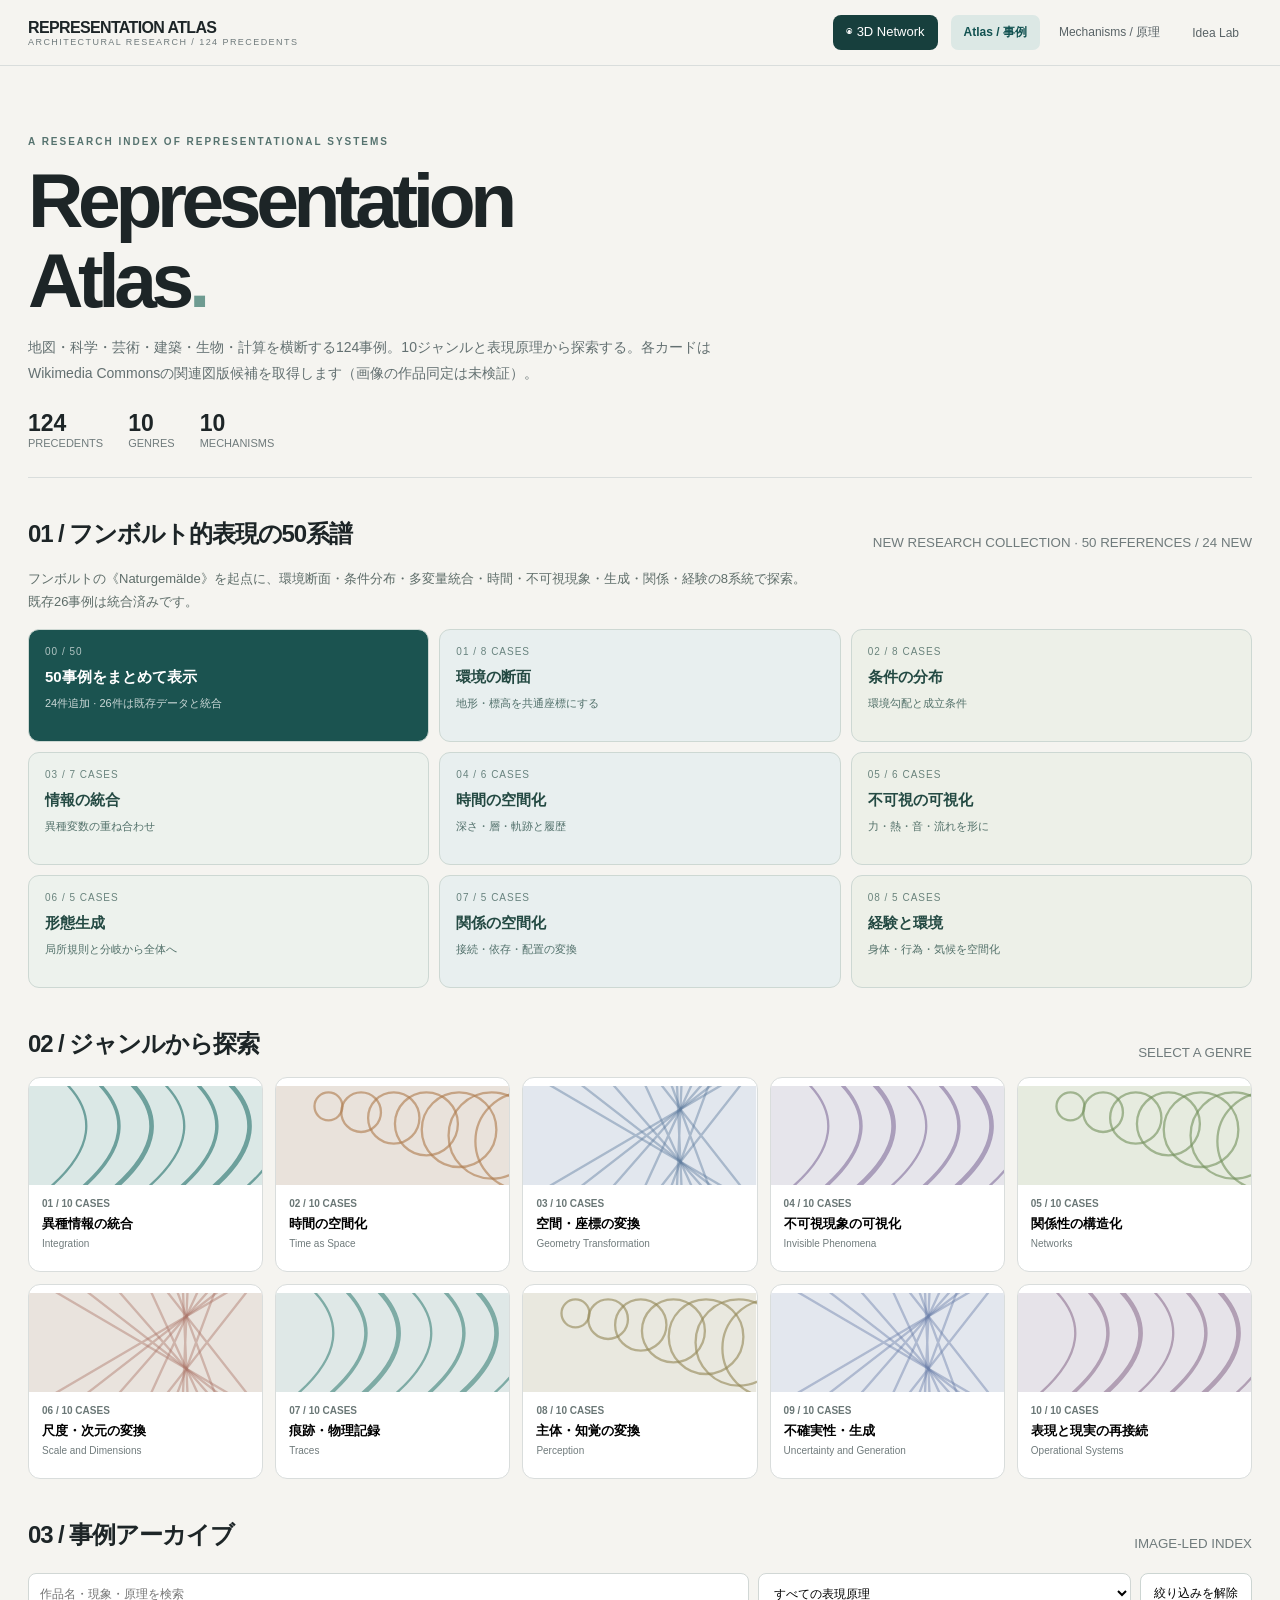
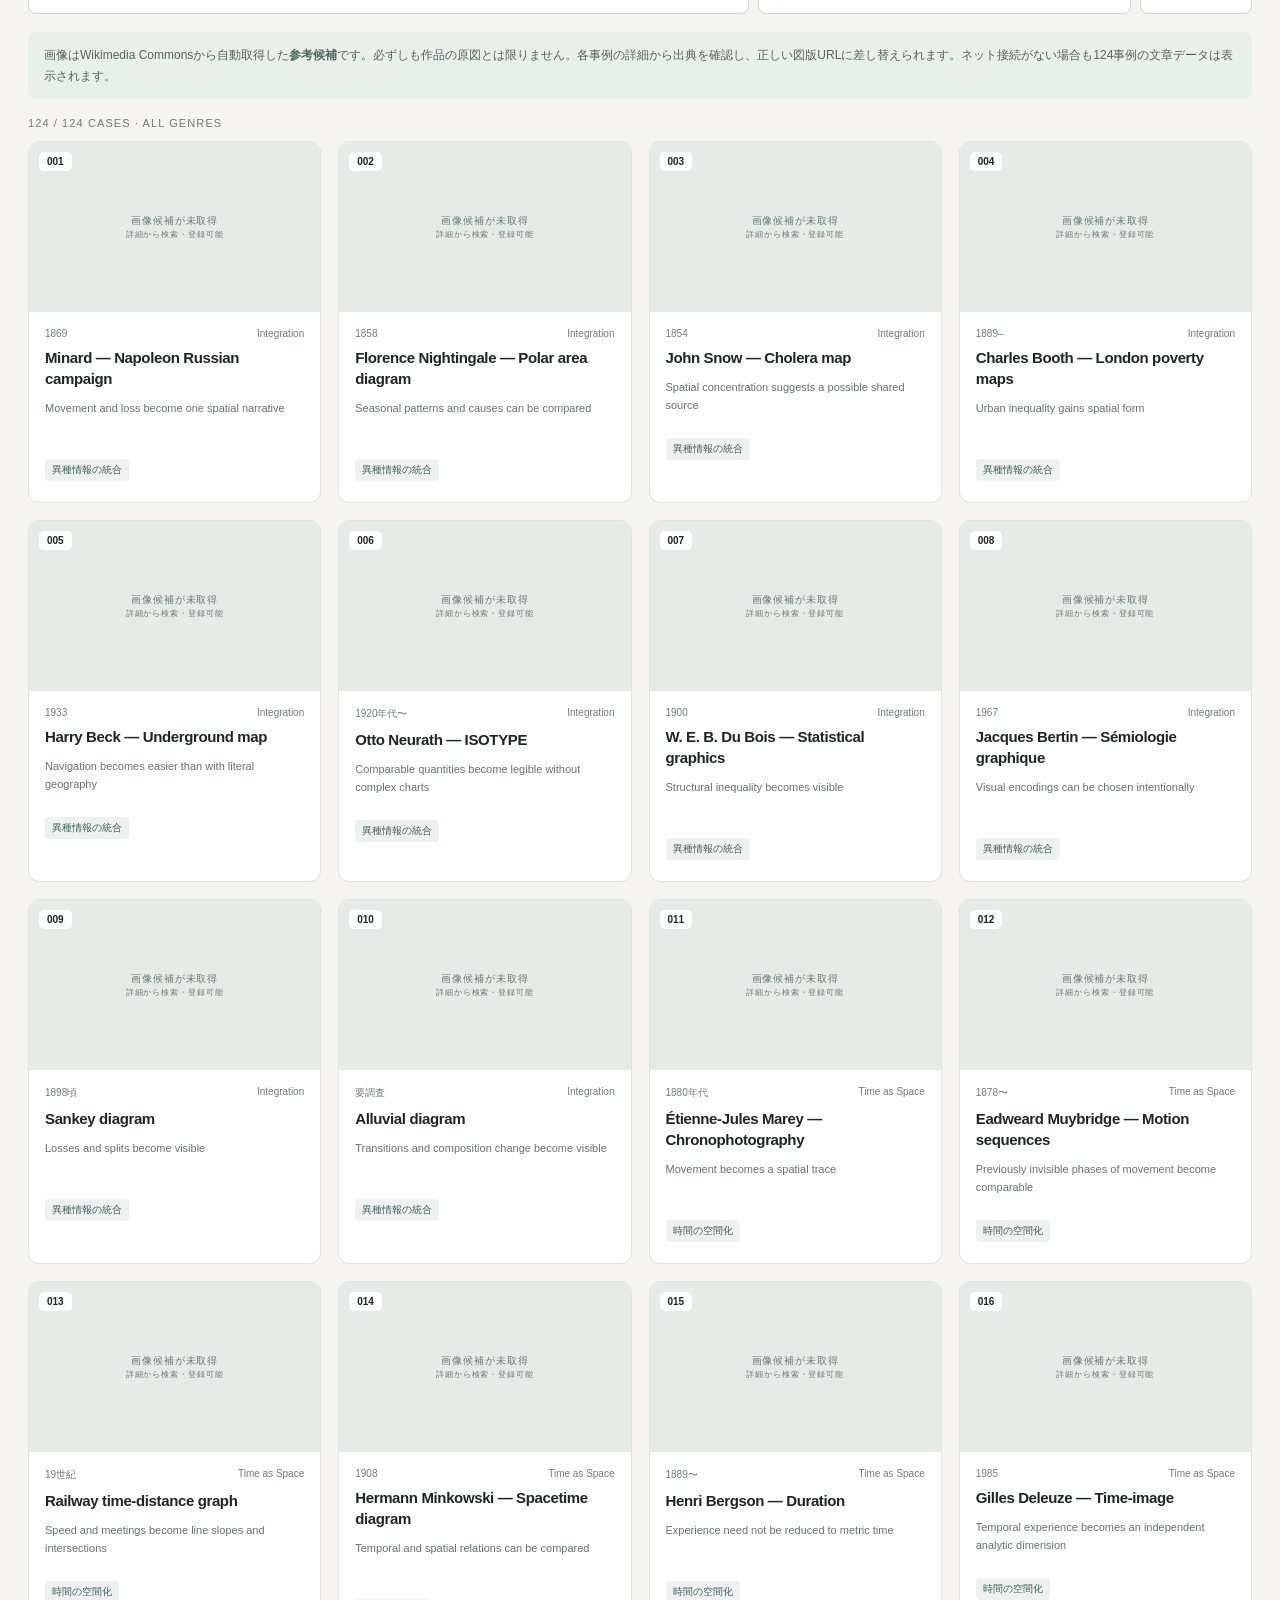
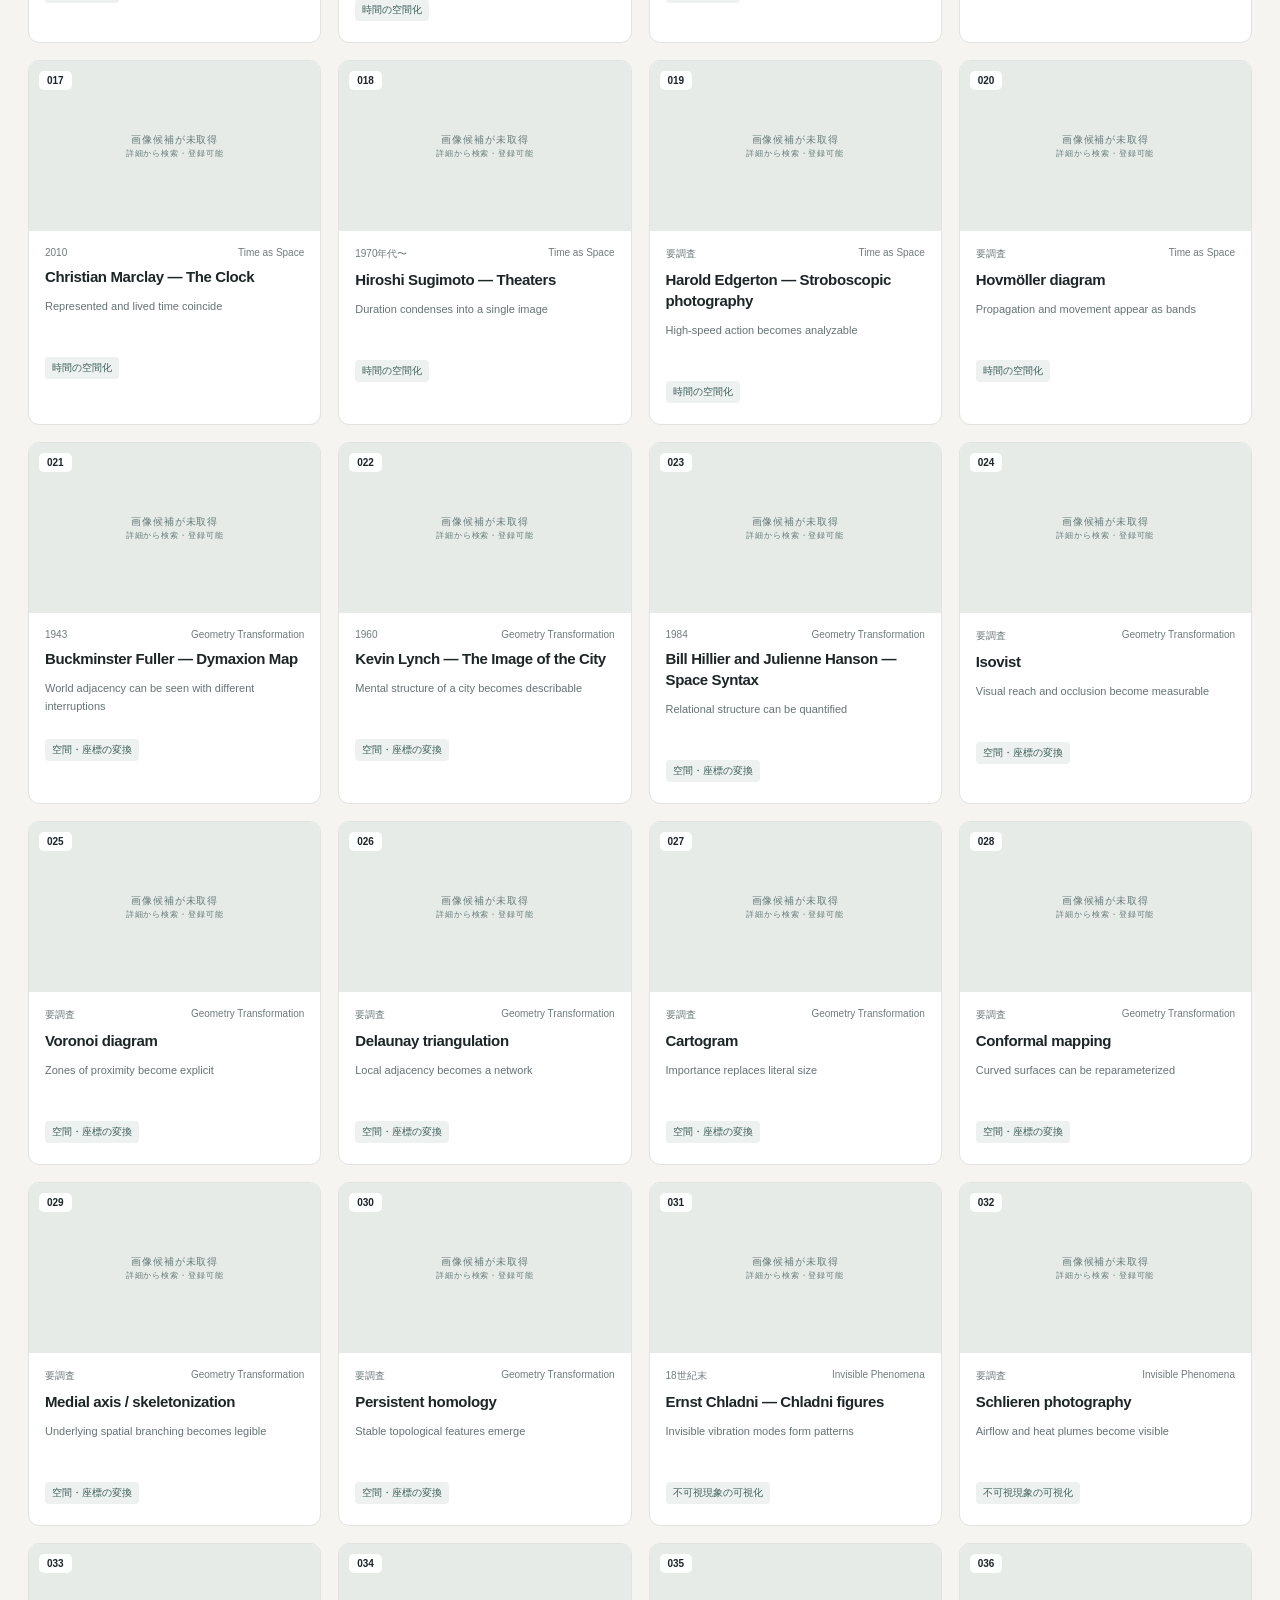
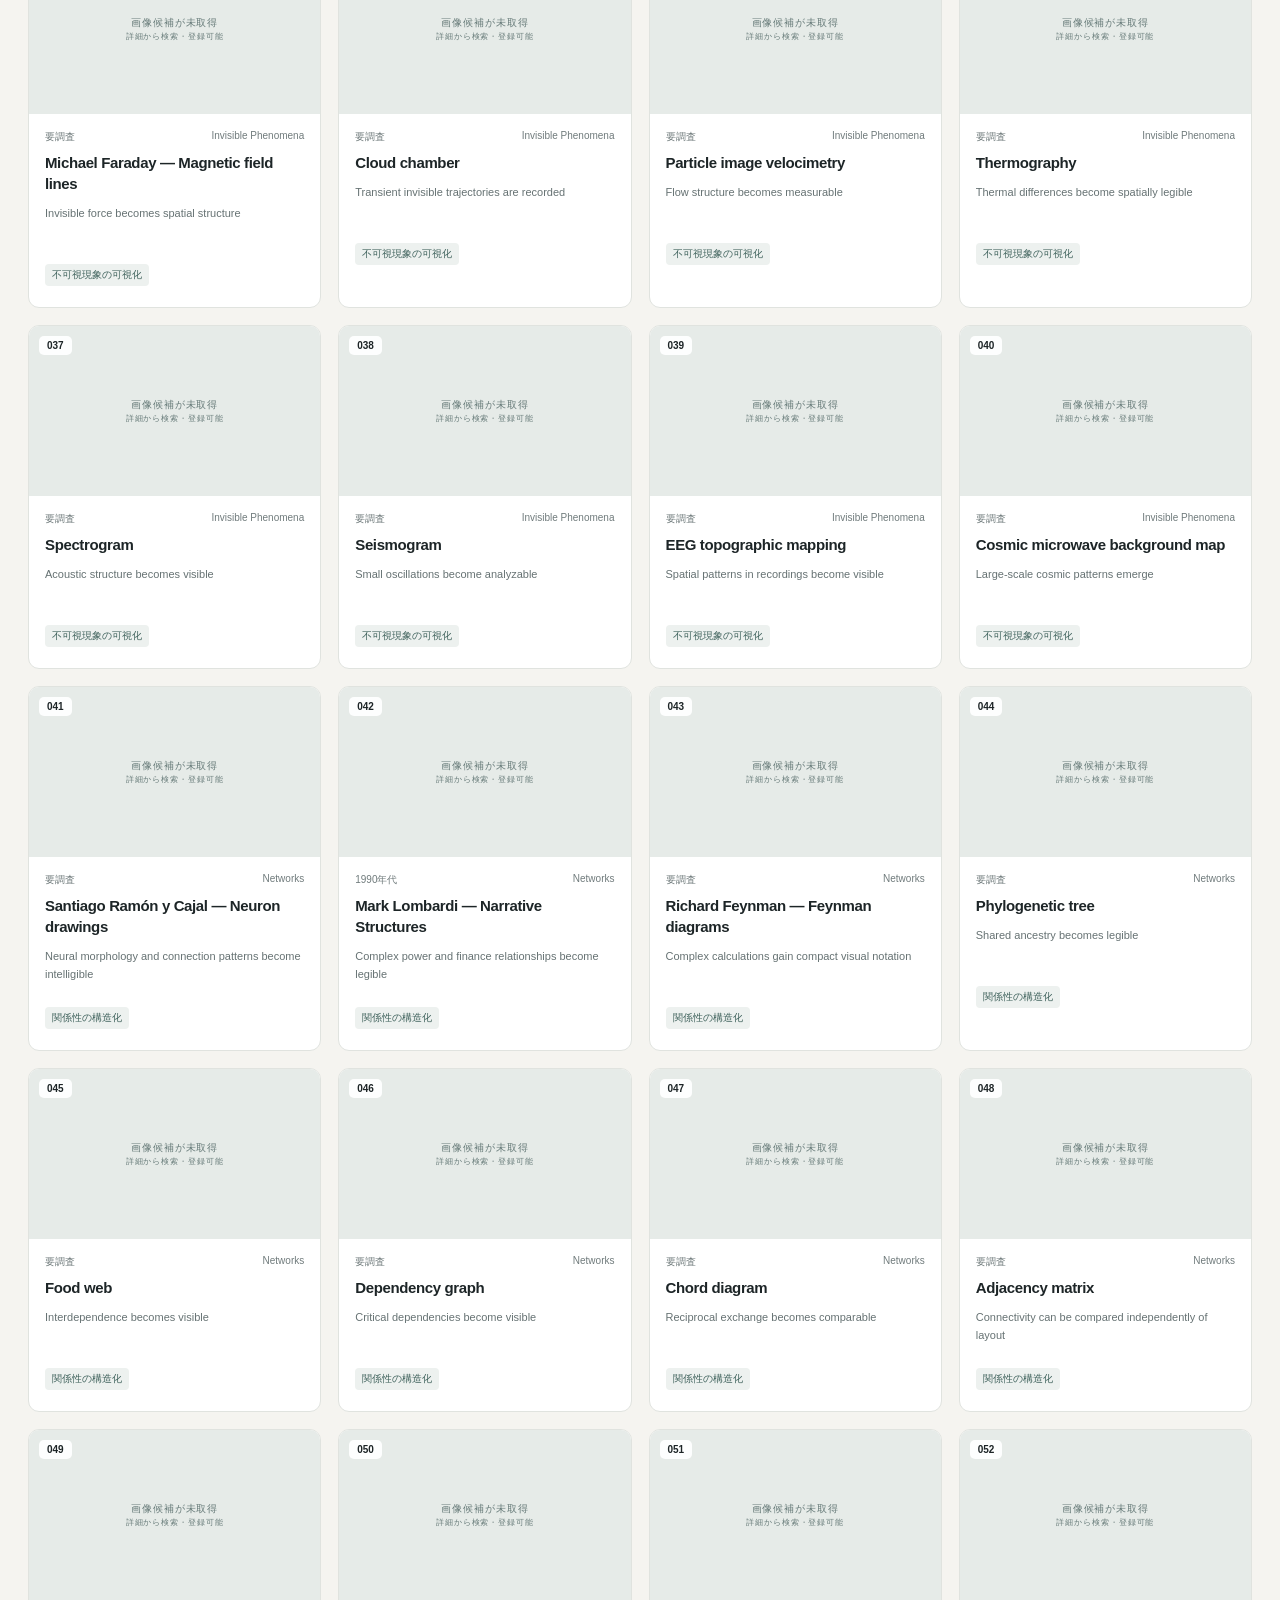
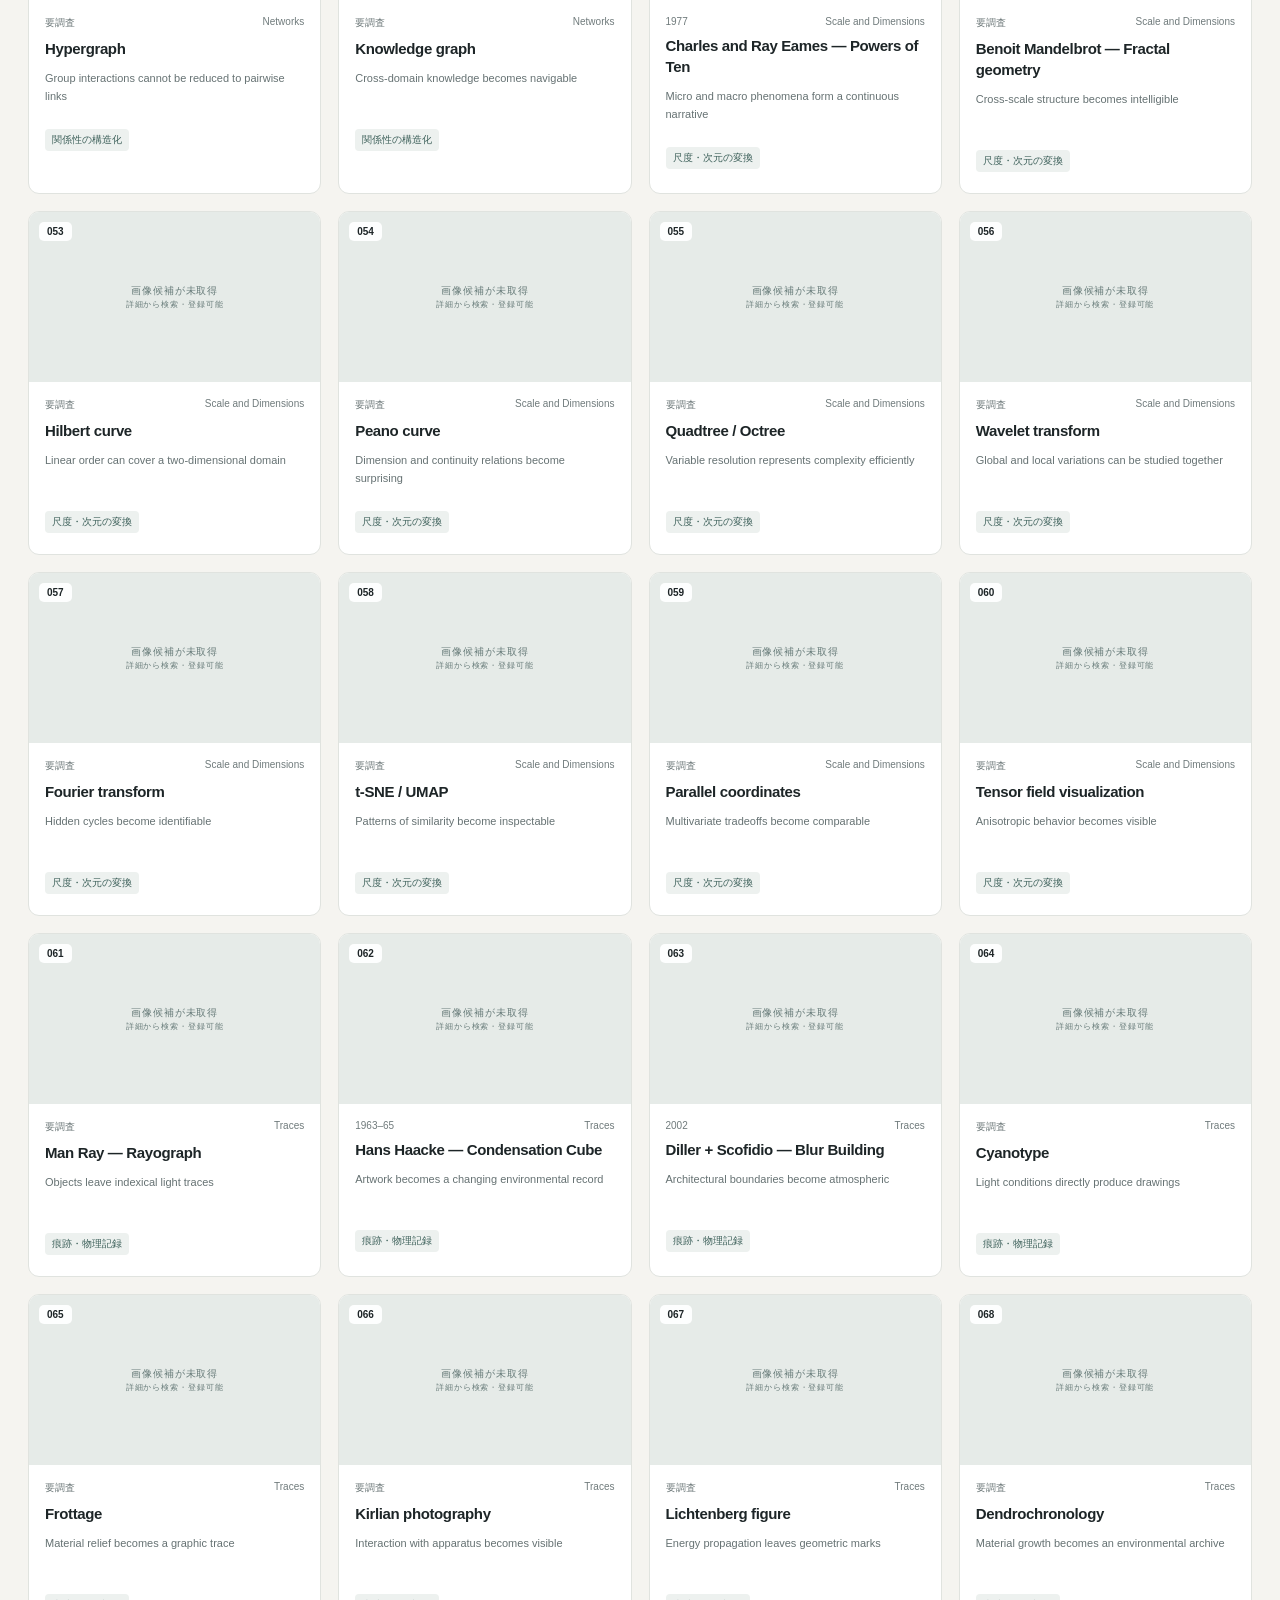
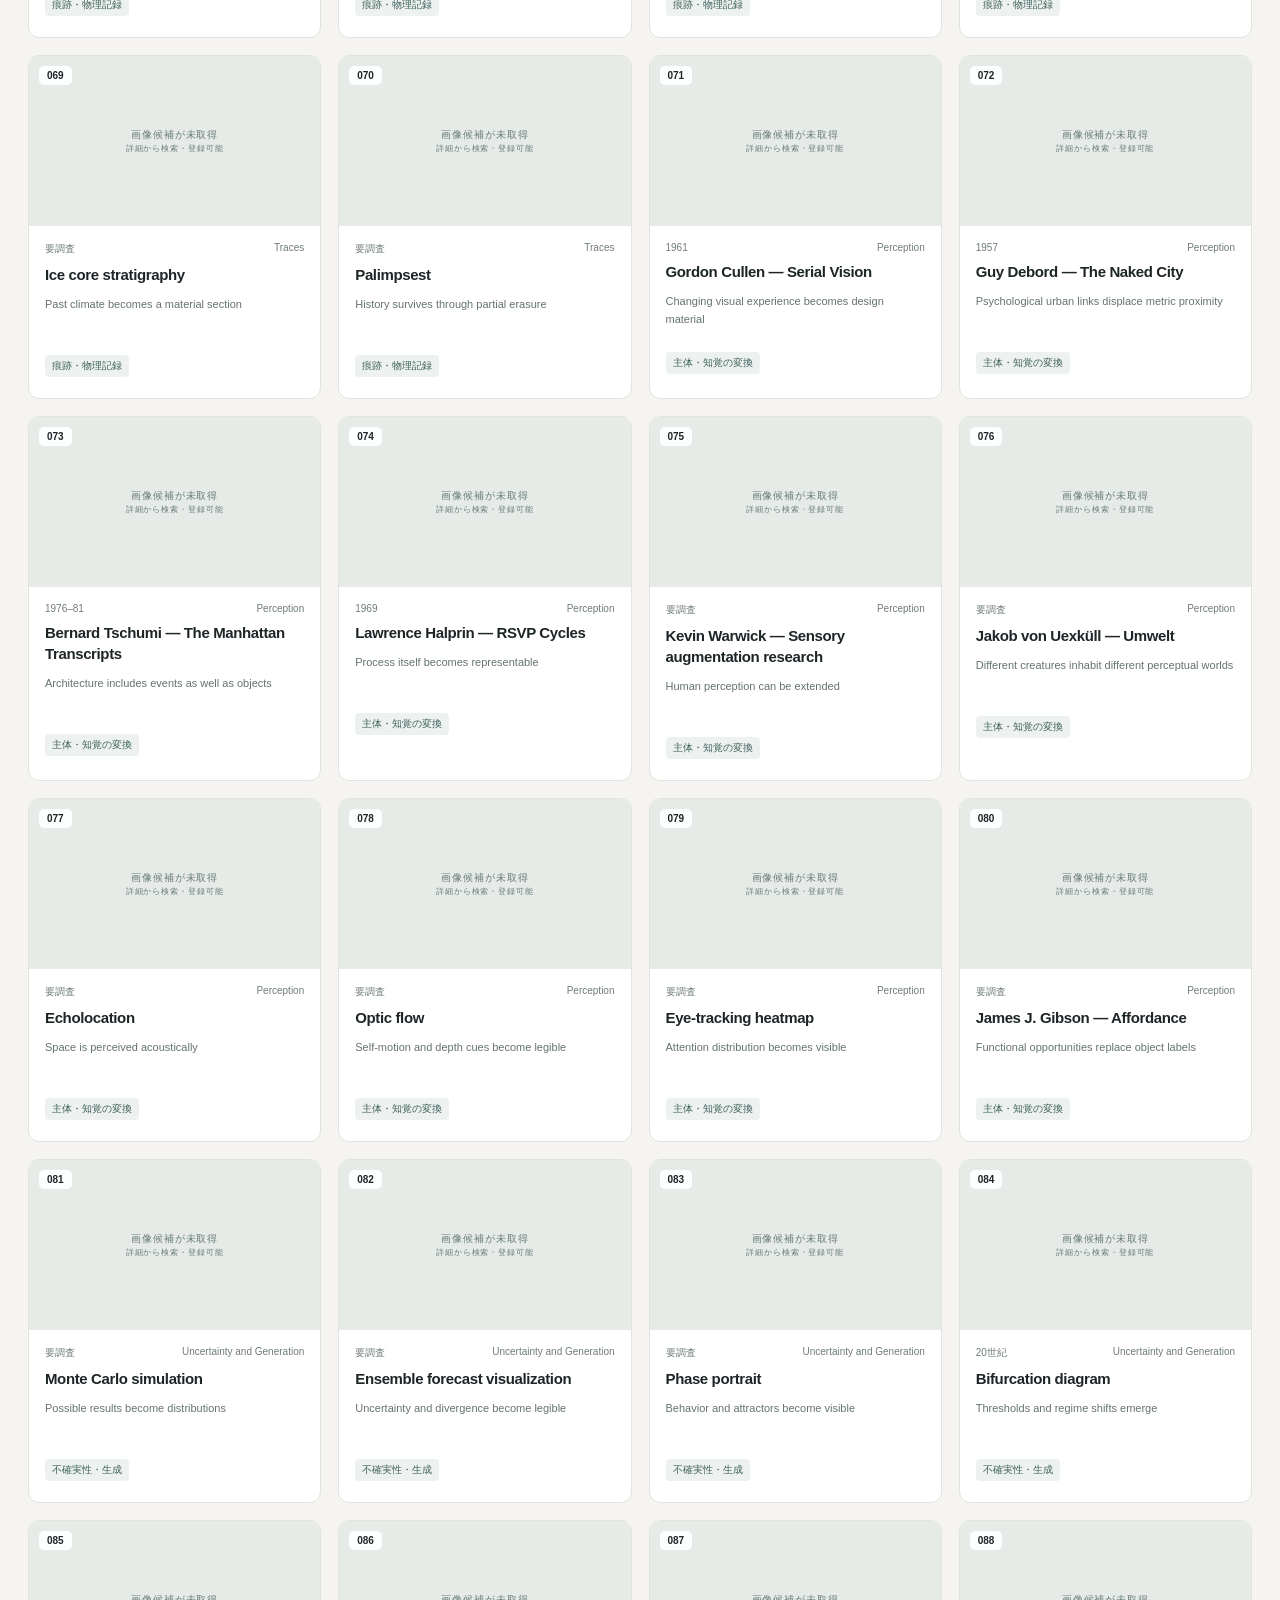
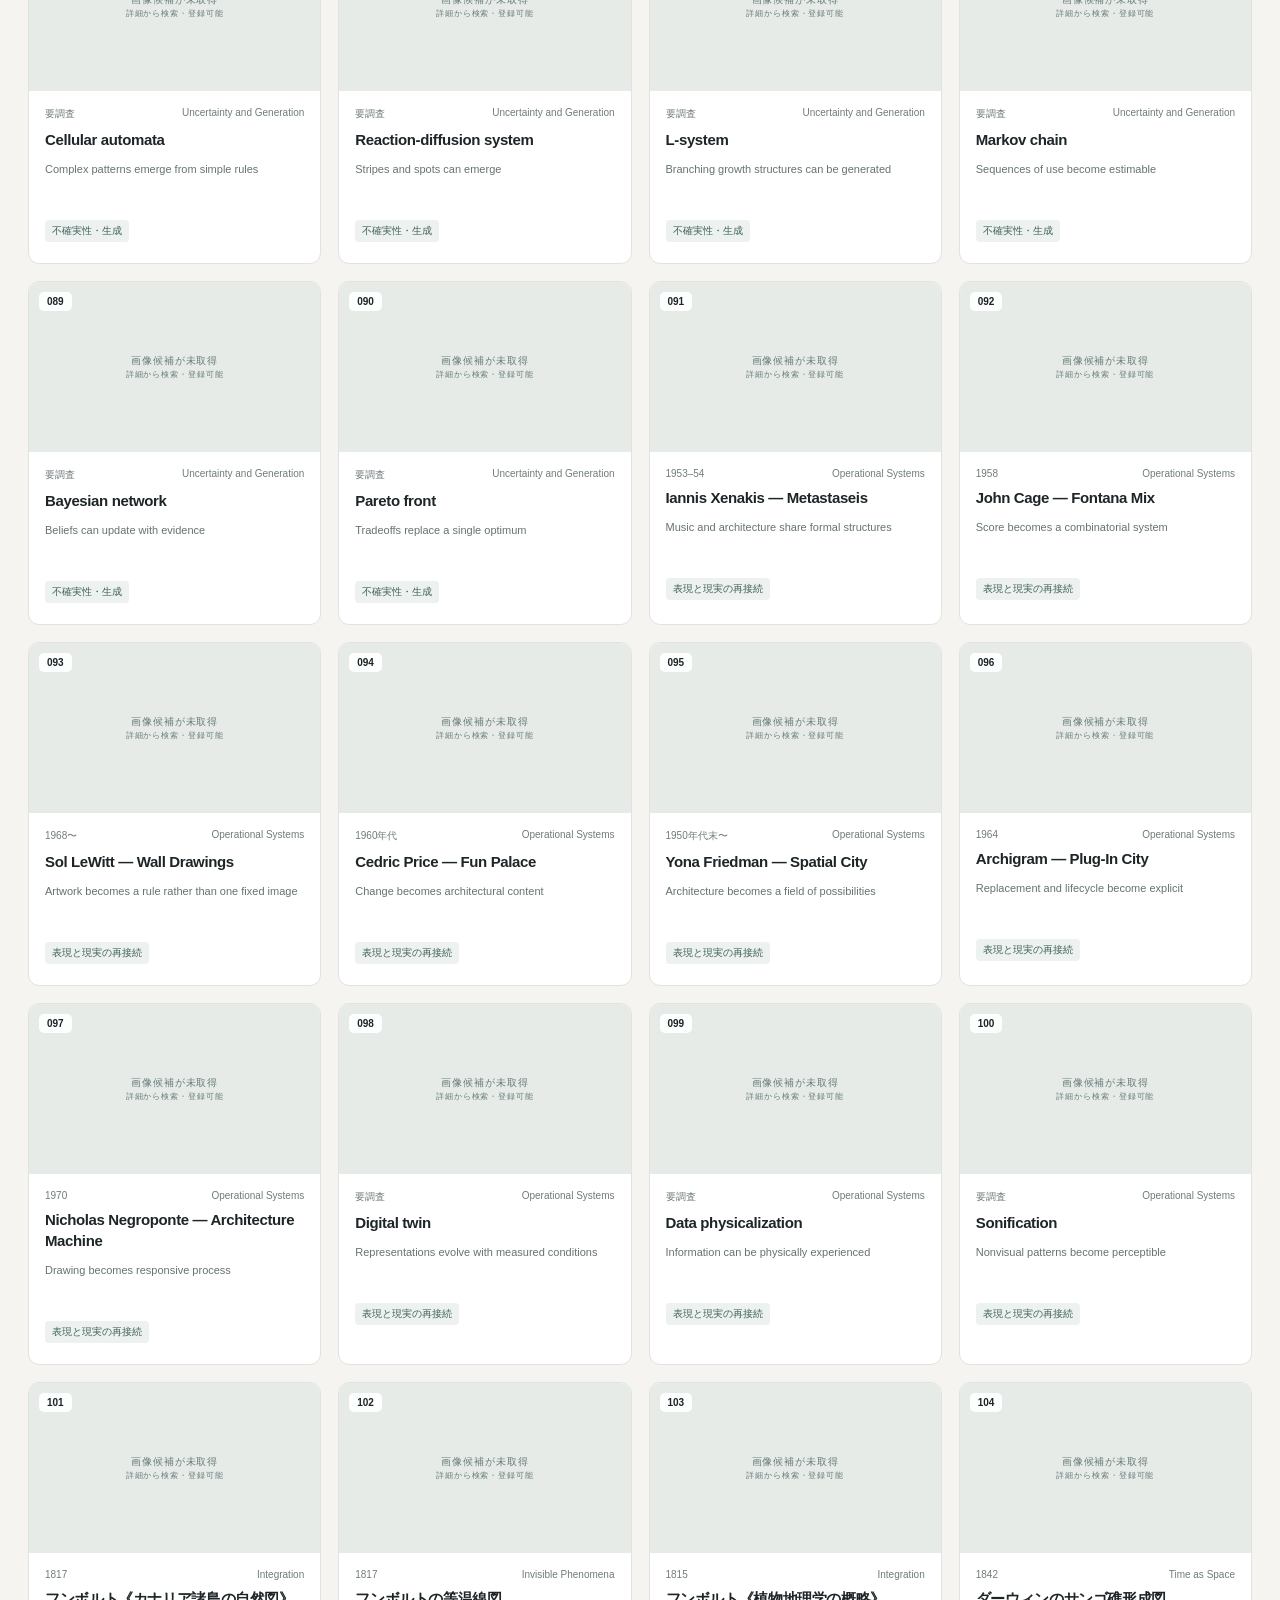
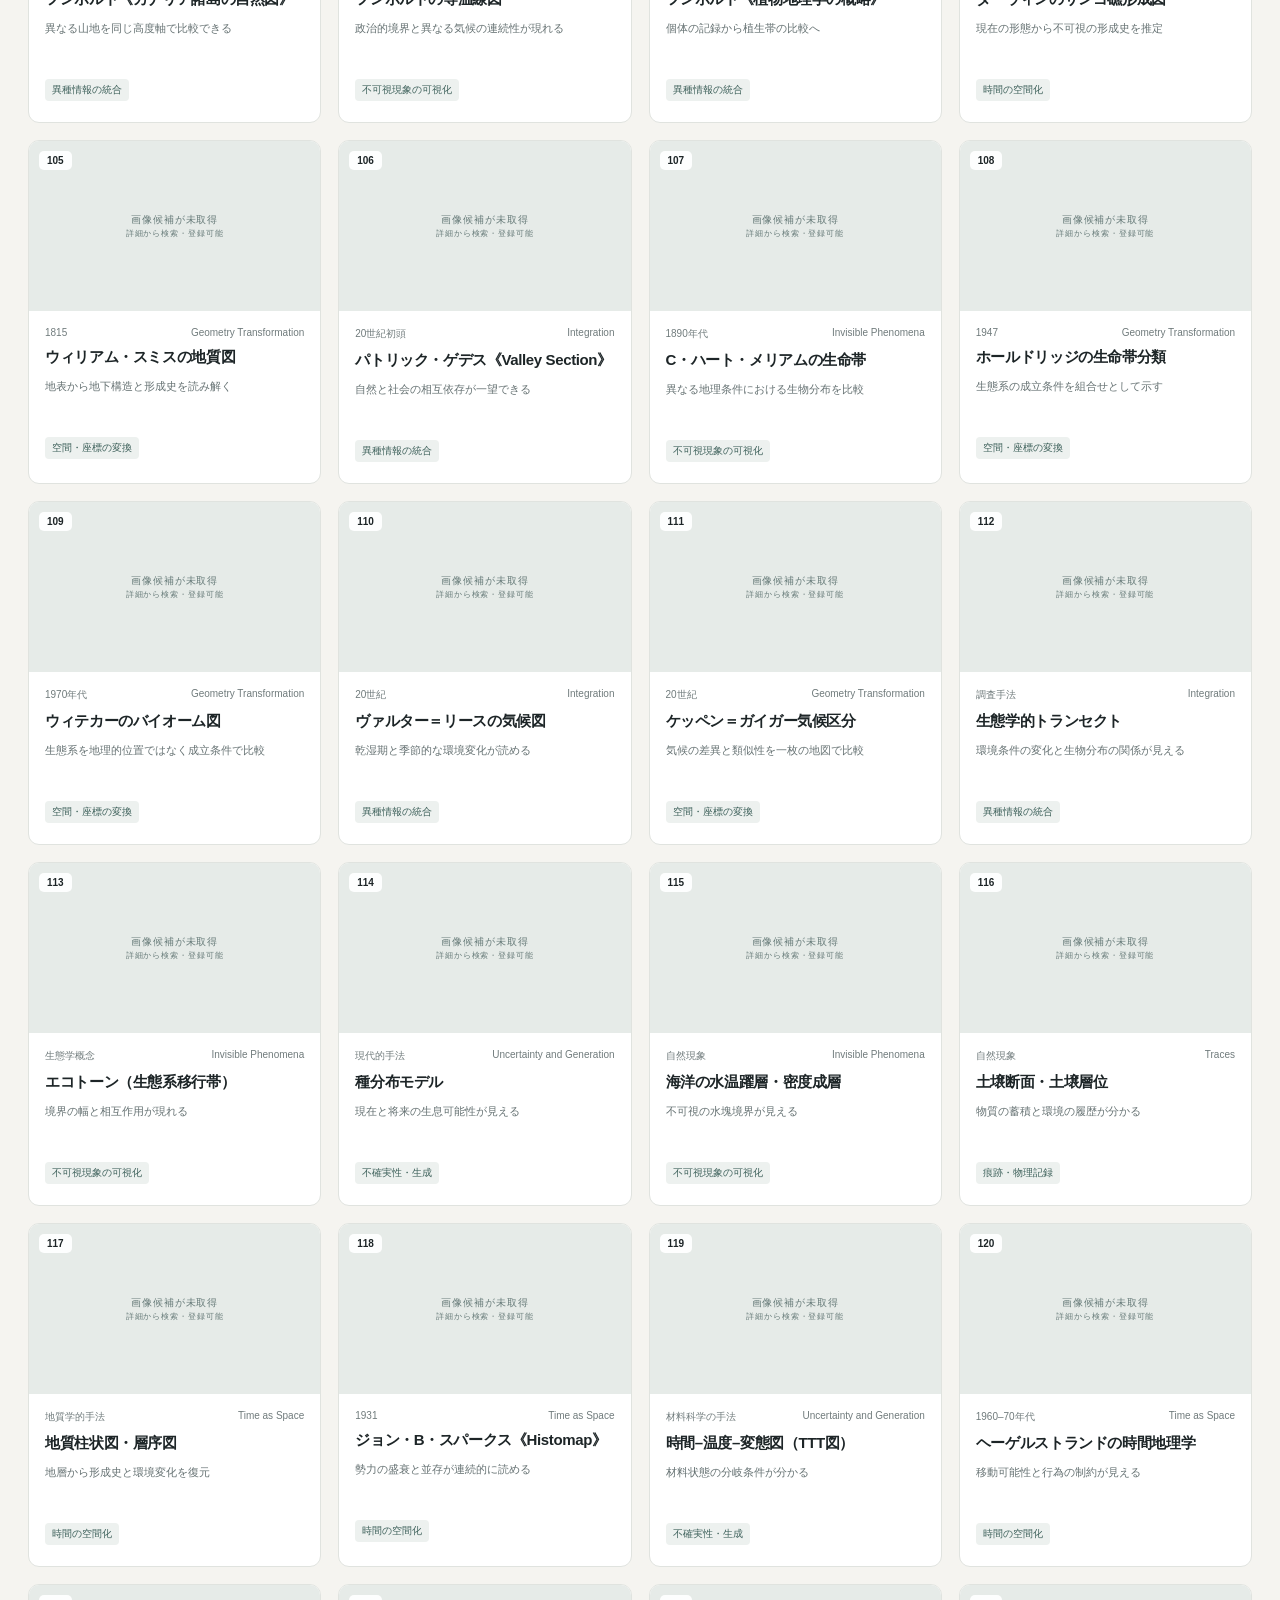
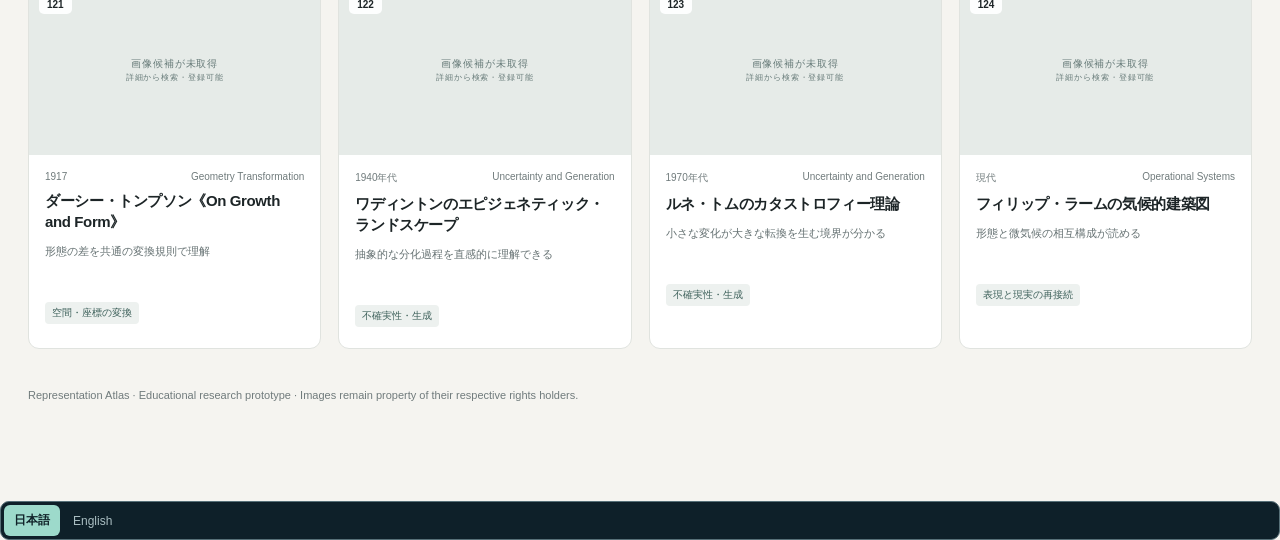
==== index.html @ f17d97e1 "Add files via upload" ====
<!doctype html><html lang="ja"><head><meta name="robots" content="noindex, nofollow, noarchive"><meta charset="utf-8"><meta name="viewport" content="width=device-width, initial-scale=1"><title>Representation Atlas — Visual Research Archive</title><meta name="theme-color" content="#f5f4f0"><style>
:root{--bg:#f5f4f0;--paper:#fff;--ink:#1d2527;--muted:#707b7c;--line:#d9dddc;--accent:#155f60}*{box-sizing:border-box}body{margin:0;background:var(--bg);color:var(--ink);font-family:Inter,-apple-system,BlinkMacSystemFont,"Hiragino Kaku Gothic ProN","Yu Gothic",sans-serif}button,input,select{font:inherit}button{cursor:pointer}a{color:inherit;text-decoration:none}.top{position:sticky;top:0;z-index:50;background:#f5f4f0ed;border-bottom:1px solid var(--line);backdrop-filter:blur(14px)}.top-inner{max-width:1550px;margin:auto;padding:15px 28px;display:flex;align-items:center;justify-content:space-between;gap:16px}.logo{font-size:16px;font-weight:800;letter-spacing:-.04em}.logo small{display:block;font-size:9px;letter-spacing:.16em;font-weight:500;color:var(--muted)}nav{display:flex;gap:6px}nav button{border:0;background:transparent;padding:9px 13px;border-radius:7px;color:#596366;font-size:12px}nav button.active{background:#dce8e5;color:#125251;font-weight:700}.wrap{max-width:1550px;margin:auto;padding:30px 28px 100px}.hero{padding:40px 0 28px;border-bottom:1px solid var(--line)}.eyebrow{font-size:10px;letter-spacing:.2em;font-weight:750;color:#56736f}.hero h1{font-size:clamp(38px,6vw,85px);line-height:1.04;letter-spacing:-.07em;margin:14px 0}.hero p{max-width:730px;color:#637071;line-height:1.85;font-size:14px}.stats{display:flex;gap:25px;margin-top:23px;font-size:11px;color:var(--muted)}.stats b{font-size:23px;color:var(--ink);display:block}.section-title{display:flex;justify-content:space-between;align-items:end;gap:12px;margin:40px 0 17px}.section-title h2{font-size:24px;letter-spacing:-.045em;margin:0}.section-title small{color:var(--muted)}.genre-grid{display:grid;grid-template-columns:repeat(5,minmax(0,1fr));gap:12px}.genre{position:relative;text-align:left;border:1px solid var(--line);background:white;border-radius:12px;overflow:hidden;padding:0;min-height:195px;transition:.2s}.genre:hover,.genre.active{border-color:#327c77;transform:translateY(-2px)}.genre-art{height:99px;position:relative;overflow:hidden}.genre-art svg{width:100%;height:100%}.genre-text{padding:13px}.genre-text b{font-size:13px;display:block}.genre-text small{font-size:10px;color:var(--muted)}.genre-number{font-size:10px;font-weight:700;color:#6a7776;margin-bottom:6px}.toolbar{display:flex;flex-wrap:wrap;gap:9px;margin:22px 0 18px}.toolbar input,.toolbar select{border:1px solid #d1d7d5;background:#fff;padding:11px;border-radius:8px;min-height:41px;font-size:12px}.toolbar input{flex:2;min-width:180px}.toolbar select{flex:1;min-width:150px}.action{border:1px solid #ccd5d2;background:#fff;border-radius:8px;padding:10px 13px;font-size:12px}.action:hover{border-color:var(--accent)}.count{font-size:11px;color:var(--muted);letter-spacing:.1em;margin-bottom:12px}.cards{display:grid;grid-template-columns:repeat(4,minmax(0,1fr));gap:17px}.case{border:1px solid #e0e3df;border-radius:11px;overflow:hidden;background:white;min-width:0;transition:transform .2s,border-color .2s}.case:hover{transform:translateY(-3px);border-color:#a8b9b4}.case-photo{height:170px;background:#e6ebe8;position:relative;overflow:hidden;display:flex;align-items:center;justify-content:center}.case-photo img{width:100%;height:100%;object-fit:contain;background:#f1f2ee}.case-photo .placeholder{font-size:10px;letter-spacing:.09em;color:#667a78;text-align:center;padding:12px}.case-photo .num{position:absolute;top:10px;left:10px;background:#fffffff0;padding:4px 8px;border-radius:5px;font-size:10px;font-weight:750}.case-info{padding:16px}.case-info h3{font-size:15px;line-height:1.4;margin:8px 0 10px;letter-spacing:-.025em}.case-info p{font-size:11px;line-height:1.65;color:#667273;margin:0 0 12px;min-height:48px}.pill{display:inline-block;border-radius:4px;padding:4px 7px;font-size:10px;background:#edf1ef;color:#3e615b;margin:0 4px 5px 0}.case-meta{font-size:10px;color:var(--muted);display:flex;justify-content:space-between}.modal-bg{position:fixed;inset:0;background:#152220a6;z-index:100;display:flex;align-items:center;justify-content:center;padding:18px}.modal{width:min(940px,100%);max-height:92vh;overflow:auto;background:white;border-radius:13px;position:relative}.modal-close{position:sticky;top:12px;float:right;z-index:4;margin:12px;background:#fff;border:1px solid #d2dad6;border-radius:8px;padding:7px 13px}.modal-inner{padding:22px 28px 34px}.modal-photo{width:100%;height:310px;object-fit:contain;background:#eff2ef;border-radius:9px}.modal h2{font-size:27px;letter-spacing:-.04em}.detail-grid{display:grid;grid-template-columns:1fr 1fr;gap:12px}.detail-panel{background:#f5f7f5;border-radius:8px;padding:15px}.detail-panel small{font-size:10px;color:#63746e;letter-spacing:.1em}.detail-panel p{font-size:13px;line-height:1.7;margin:8px 0}.credit{font-size:11px;color:#66716d;line-height:1.7}.link{color:#126f70;text-decoration:underline;word-break:break-all}.idea{padding:18px;background:white;border:1px solid var(--line);border-radius:9px;margin-bottom:12px}.idea h3{margin:0 0 8px}.idea p{font-size:12px;color:#66716e}.note{padding:13px 16px;background:#e9efeb;border-radius:8px;color:#506660;font-size:12px;line-height:1.7;margin:18px 0}.empty{padding:40px;text-align:center;color:var(--muted)}.foot{margin-top:40px;font-size:11px;color:var(--muted)}@media(max-width:1100px){.genre-grid{grid-template-columns:repeat(3,1fr)}.cards{grid-template-columns:repeat(3,1fr)}}@media(max-width:700px){.top-inner{padding:12px 16px;display:block}.logo{font-size:14px}nav{margin-top:8px;overflow:auto;white-space:nowrap}nav button{padding:7px 9px}.wrap{padding:15px 15px 70px}.hero{padding:25px 0}.hero h1{font-size:42px}.genre-grid{grid-template-columns:repeat(2,minmax(0,1fr));gap:9px}.genre{min-height:155px}.genre-art{height:78px}.genre-text{padding:9px}.genre-text b{font-size:11px}.cards{grid-template-columns:repeat(2,minmax(0,1fr));gap:9px}.case-photo{height:120px}.case-info{padding:11px}.case-info h3{font-size:12px}.case-info p{font-size:10px;min-height:65px}.detail-grid{grid-template-columns:1fr}.modal-inner{padding:18px}.modal-photo{height:220px}.stats{gap:18px}.section-title h2{font-size:21px}}

/* Humboldt research collection */
.humboldt-grid{display:grid;grid-template-columns:repeat(3,minmax(0,1fr));gap:10px;margin:16px 0 34px}.humboldt-tile{min-height:113px;border:1px solid #cdd8d3;background:#edf2ed;border-radius:11px;padding:16px;text-align:left;display:flex;flex-direction:column;gap:9px;color:#244a43;transition:background .2s,transform .2s}.humboldt-tile:nth-child(3n){background:#edf0e8}.humboldt-tile:nth-child(3n+2){background:#e8efef}.humboldt-tile.all{background:#1b5350;color:white}.humboldt-tile:hover{transform:translateY(-2px)}.humboldt-tile.selected{outline:3px solid #aa8550;outline-offset:1px}.humboldt-tile b{font-size:15px;line-height:1.4}.humboldt-tile small{font-size:11px;opacity:.77}.ht-index{font-size:10px;letter-spacing:.1em;opacity:.65}.research-intro{color:#5e6d69;font-size:13px;line-height:1.8;max-width:790px}.humboldt-mark{position:absolute;right:9px;top:9px;background:#244e47;color:white;padding:4px 7px;border-radius:4px;font-size:10px;letter-spacing:.08em}.case-photo{position:relative}@media(max-width:750px){.humboldt-grid{grid-template-columns:repeat(2,minmax(0,1fr))}.humboldt-tile{min-height:120px;padding:12px}}@media(max-width:380px){.humboldt-grid{grid-template-columns:1fr}}

.atlas-lang{display:flex;align-items:center;gap:3px;padding:3px;border:1px solid #577078;border-radius:9px;background:#0e2029;z-index:12;flex-shrink:0}.atlas-lang button{padding:7px 10px;background:transparent;border:0;border-radius:6px;color:#aabec2;font-size:12px;white-space:nowrap;cursor:pointer}.atlas-lang button[aria-pressed="true"]{background:#9ddacb;color:#102329;font-weight:700}@media(max-width:750px){.atlas-lang{position:fixed;right:10px;bottom:12px;box-shadow:0 5px 25px #0009}.atlas-lang button{padding:10px 12px}}
</style></head><body><header class="top"><div class="top-inner"><div class="logo">REPRESENTATION ATLAS<small>ARCHITECTURAL RESEARCH / 124 PRECEDENTS</small></div><nav><a href="graph.html" style="display:inline-block;padding:9px 13px;background:#173f3d;color:#fff;border-radius:8px;text-decoration:none;font-size:13px;margin-right:7px">◉ 3D Network</a><button class="active" data-nav="atlas">Atlas / 事例</button><button data-nav="mechanisms">Mechanisms / 原理</button><button data-nav="ideas">Idea Lab</button></nav></div></header><main class="wrap" id="content"><h1>Representation Atlas</h1><p>124事例を読み込み中です。JavaScriptが利用できない環境では、付属の data.json をご覧ください。</p></main><noscript><main style="max-width:1100px;margin:30px auto;padding:20px"><h1>Representation Atlas — 124事例</h1><p>検索機能を使うにはSafari / ChromeでJavaScriptを有効にしてください。</p><ol><li><strong>Minard — Napoleon Russian campaign</strong> — Movement and loss become one spatial narrative</li><li><strong>Florence Nightingale — Polar area diagram</strong> — Seasonal patterns and causes can be compared</li><li><strong>John Snow — Cholera map</strong> — Spatial concentration suggests a possible shared source</li><li><strong>Charles Booth — London poverty maps</strong> — Urban inequality gains spatial form</li><li><strong>Harry Beck — Underground map</strong> — Navigation becomes easier than with literal geography</li><li><strong>Otto Neurath — ISOTYPE</strong> — Comparable quantities become legible without complex charts</li><li><strong>W. E. B. Du Bois — Statistical graphics</strong> — Structural inequality becomes visible</li><li><strong>Jacques Bertin — Sémiologie graphique</strong> — Visual encodings can be chosen intentionally</li><li><strong>Sankey diagram</strong> — Losses and splits become visible</li><li><strong>Alluvial diagram</strong> — Transitions and composition change become visible</li><li><strong>Étienne-Jules Marey — Chronophotography</strong> — Movement becomes a spatial trace</li><li><strong>Eadweard Muybridge — Motion sequences</strong> — Previously invisible phases of movement become comparable</li><li><strong>Railway time-distance graph</strong> — Speed and meetings become line slopes and intersections</li><li><strong>Hermann Minkowski — Spacetime diagram</strong> — Temporal and spatial relations can be compared</li><li><strong>Henri Bergson — Duration</strong> — Experience need not be reduced to metric time</li><li><strong>Gilles Deleuze — Time-image</strong> — Temporal experience becomes an independent analytic dimension</li><li><strong>Christian Marclay — The Clock</strong> — Represented and lived time coincide</li><li><strong>Hiroshi Sugimoto — Theaters</strong> — Duration condenses into a single image</li><li><strong>Harold Edgerton — Stroboscopic photography</strong> — High-speed action becomes analyzable</li><li><strong>Hovmöller diagram</strong> — Propagation and movement appear as bands</li><li><strong>Buckminster Fuller — Dymaxion Map</strong> — World adjacency can be seen with different interruptions</li><li><strong>Kevin Lynch — The Image of the City</strong> — Mental structure of a city becomes describable</li><li><strong>Bill Hillier and Julienne Hanson — Space Syntax</strong> — Relational structure can be quantified</li><li><strong>Isovist</strong> — Visual reach and occlusion become measurable</li><li><strong>Voronoi diagram</strong> — Zones of proximity become explicit</li><li><strong>Delaunay triangulation</strong> — Local adjacency becomes a network</li><li><strong>Cartogram</strong> — Importance replaces literal size</li><li><strong>Conformal mapping</strong> — Curved surfaces can be reparameterized</li><li><strong>Medial axis / skeletonization</strong> — Underlying spatial branching becomes legible</li><li><strong>Persistent homology</strong> — Stable topological features emerge</li><li><strong>Ernst Chladni — Chladni figures</strong> — Invisible vibration modes form patterns</li><li><strong>Schlieren photography</strong> — Airflow and heat plumes become visible</li><li><strong>Michael Faraday — Magnetic field lines</strong> — Invisible force becomes spatial structure</li><li><strong>Cloud chamber</strong> — Transient invisible trajectories are recorded</li><li><strong>Particle image velocimetry</strong> — Flow structure becomes measurable</li><li><strong>Thermography</strong> — Thermal differences become spatially legible</li><li><strong>Spectrogram</strong> — Acoustic structure becomes visible</li><li><strong>Seismogram</strong> — Small oscillations become analyzable</li><li><strong>EEG topographic mapping</strong> — Spatial patterns in recordings become visible</li><li><strong>Cosmic microwave background map</strong> — Large-scale cosmic patterns emerge</li><li><strong>Santiago Ramón y Cajal — Neuron drawings</strong> — Neural morphology and connection patterns become intelligible</li><li><strong>Mark Lombardi — Narrative Structures</strong> — Complex power and finance relationships become legible</li><li><strong>Richard Feynman — Feynman diagrams</strong> — Complex calculations gain compact visual notation</li><li><strong>Phylogenetic tree</strong> — Shared ancestry becomes legible</li><li><strong>Food web</strong> — Interdependence becomes visible</li><li><strong>Dependency graph</strong> — Critical dependencies become visible</li><li><strong>Chord diagram</strong> — Reciprocal exchange becomes comparable</li><li><strong>Adjacency matrix</strong> — Connectivity can be compared independently of layout</li><li><strong>Hypergraph</strong> — Group interactions cannot be reduced to pairwise links</li><li><strong>Knowledge graph</strong> — Cross-domain knowledge becomes navigable</li><li><strong>Charles and Ray Eames — Powers of Ten</strong> — Micro and macro phenomena form a continuous narrative</li><li><strong>Benoit Mandelbrot — Fractal geometry</strong> — Cross-scale structure becomes intelligible</li><li><strong>Hilbert curve</strong> — Linear order can cover a two-dimensional domain</li><li><strong>Peano curve</strong> — Dimension and continuity relations become surprising</li><li><strong>Quadtree / Octree</strong> — Variable resolution represents complexity efficiently</li><li><strong>Wavelet transform</strong> — Global and local variations can be studied together</li><li><strong>Fourier transform</strong> — Hidden cycles become identifiable</li><li><strong>t-SNE / UMAP</strong> — Patterns of similarity become inspectable</li><li><strong>Parallel coordinates</strong> — Multivariate tradeoffs become comparable</li><li><strong>Tensor field visualization</strong> — Anisotropic behavior becomes visible</li><li><strong>Man Ray — Rayograph</strong> — Objects leave indexical light traces</li><li><strong>Hans Haacke — Condensation Cube</strong> — Artwork becomes a changing environmental record</li><li><strong>Diller + Scofidio — Blur Building</strong> — Architectural boundaries become atmospheric</li><li><strong>Cyanotype</strong> — Light conditions directly produce drawings</li><li><strong>Frottage</strong> — Material relief becomes a graphic trace</li><li><strong>Kirlian photography</strong> — Interaction with apparatus becomes visible</li><li><strong>Lichtenberg figure</strong> — Energy propagation leaves geometric marks</li><li><strong>Dendrochronology</strong> — Material growth becomes an environmental archive</li><li><strong>Ice core stratigraphy</strong> — Past climate becomes a material section</li><li><strong>Palimpsest</strong> — History survives through partial erasure</li><li><strong>Gordon Cullen — Serial Vision</strong> — Changing visual experience becomes design material</li><li><strong>Guy Debord — The Naked City</strong> — Psychological urban links displace metric proximity</li><li><strong>Bernard Tschumi — The Manhattan Transcripts</strong> — Architecture includes events as well as objects</li><li><strong>Lawrence Halprin — RSVP Cycles</strong> — Process itself becomes representable</li><li><strong>Kevin Warwick — Sensory augmentation research</strong> — Human perception can be extended</li><li><strong>Jakob von Uexküll — Umwelt</strong> — Different creatures inhabit different perceptual worlds</li><li><strong>Echolocation</strong> — Space is perceived acoustically</li><li><strong>Optic flow</strong> — Self-motion and depth cues become legible</li><li><strong>Eye-tracking heatmap</strong> — Attention distribution becomes visible</li><li><strong>James J. Gibson — Affordance</strong> — Functional opportunities replace object labels</li><li><strong>Monte Carlo simulation</strong> — Possible results become distributions</li><li><strong>Ensemble forecast visualization</strong> — Uncertainty and divergence become legible</li><li><strong>Phase portrait</strong> — Behavior and attractors become visible</li><li><strong>Bifurcation diagram</strong> — Thresholds and regime shifts emerge</li><li><strong>Cellular automata</strong> — Complex patterns emerge from simple rules</li><li><strong>Reaction-diffusion system</strong> — Stripes and spots can emerge</li><li><strong>L-system</strong> — Branching growth structures can be generated</li><li><strong>Markov chain</strong> — Sequences of use become estimable</li><li><strong>Bayesian network</strong> — Beliefs can update with evidence</li><li><strong>Pareto front</strong> — Tradeoffs replace a single optimum</li><li><strong>Iannis Xenakis — Metastaseis</strong> — Music and architecture share formal structures</li><li><strong>John Cage — Fontana Mix</strong> — Score becomes a combinatorial system</li><li><strong>Sol LeWitt — Wall Drawings</strong> — Artwork becomes a rule rather than one fixed image</li><li><strong>Cedric Price — Fun Palace</strong> — Change becomes architectural content</li><li><strong>Yona Friedman — Spatial City</strong> — Architecture becomes a field of possibilities</li><li><strong>Archigram — Plug-In City</strong> — Replacement and lifecycle become explicit</li><li><strong>Nicholas Negroponte — Architecture Machine</strong> — Drawing becomes responsive process</li><li><strong>Digital twin</strong> — Representations evolve with measured conditions</li><li><strong>Data physicalization</strong> — Information can be physically experienced</li><li><strong>Sonification</strong> — Nonvisual patterns become perceptible</li><li><strong>フンボルト《カナリア諸島の自然図》</strong> — 異なる山地を同じ高度軸で比較できる</li><li><strong>フンボルトの等温線図</strong> — 政治的境界と異なる気候の連続性が現れる</li><li><strong>フンボルト《植物地理学の概略》</strong> — 個体の記録から植生帯の比較へ</li><li><strong>ダーウィンのサンゴ礁形成図</strong> — 現在の形態から不可視の形成史を推定</li><li><strong>ウィリアム・スミスの地質図</strong> — 地表から地下構造と形成史を読み解く</li><li><strong>パトリック・ゲデス《Valley Section》</strong> — 自然と社会の相互依存が一望できる</li><li><strong>C・ハート・メリアムの生命帯</strong> — 異なる地理条件における生物分布を比較</li><li><strong>ホールドリッジの生命帯分類</strong> — 生態系の成立条件を組合せとして示す</li><li><strong>ウィテカーのバイオーム図</strong> — 生態系を地理的位置ではなく成立条件で比較</li><li><strong>ヴァルター＝リースの気候図</strong> — 乾湿期と季節的な環境変化が読める</li><li><strong>ケッペン＝ガイガー気候区分</strong> — 気候の差異と類似性を一枚の地図で比較</li><li><strong>生態学的トランセクト</strong> — 環境条件の変化と生物分布の関係が見える</li><li><strong>エコトーン（生態系移行帯）</strong> — 境界の幅と相互作用が現れる</li><li><strong>種分布モデル</strong> — 現在と将来の生息可能性が見える</li><li><strong>海洋の水温躍層・密度成層</strong> — 不可視の水塊境界が見える</li><li><strong>土壌断面・土壌層位</strong> — 物質の蓄積と環境の履歴が分かる</li><li><strong>地質柱状図・層序図</strong> — 地層から形成史と環境変化を復元</li><li><strong>ジョン・B・スパークス《Histomap》</strong> — 勢力の盛衰と並存が連続的に読める</li><li><strong>時間–温度–変態図（TTT図）</strong> — 材料状態の分岐条件が分かる</li><li><strong>ヘーゲルストランドの時間地理学</strong> — 移動可能性と行為の制約が見える</li><li><strong>ダーシー・トンプソン《On Growth and Form》</strong> — 形態の差を共通の変換規則で理解</li><li><strong>ワディントンのエピジェネティック・ランドスケープ</strong> — 抽象的な分化過程を直感的に理解できる</li><li><strong>ルネ・トムのカタストロフィー理論</strong> — 小さな変化が大きな転換を生む境界が分かる</li><li><strong>フィリップ・ラームの気候的建築図</strong> — 形態と微気候の相互構成が読める</li></ol></main></noscript><div class="atlas-lang" role="group" aria-label="Language / 言語"><button type="button" data-lang="ja" aria-pressed="true">日本語</button><button type="button" data-lang="en" aria-pressed="false">English</button></div><script src="i18n.js"></script><script>
const DATA={"precedents":[{"id":"001","name":"Minard — Napoleon Russian campaign","name_ja":"Minard — Napoleon Russian campaign","period":"1869","creator":"要調査","category_id":"integration","mechanism_ids":["integration","temporalization","remapping"],"discipline":"要分類","medium":"要調査","inputs":"geography,army size,direction,time,temperature","transformation_rule":"Encode army size as route width and combine advance, retreat and temperature","new_knowledge":"Movement and loss become one spatial narrative","architectural_transfer":"動線の太さを利用人数や消費エネルギーに対応","original_note":"Minard — Napoleon Russian campaign：Encode army size as route width and combine advance, retreat and temperature。Movement and loss become one spatial narrative。","strengths":"","limitations":"","verification_status":"unverified","source_urls":[],"image_url":"","image_credit":"","image_rights":"","research_notes":"","image_search_query":"Minard Napoleon Russian campaign 1869 map","image_review":"automatic_candidate_not_verified","humboldt_number":17},{"id":"002","name":"Florence Nightingale — Polar area diagram","name_ja":"Florence Nightingale — Polar area diagram","period":"1858","creator":"要調査","category_id":"integration","mechanism_ids":["integration"],"discipline":"要分類","medium":"要調査","inputs":"months,causes of death","transformation_rule":"Encode monthly causes as colored radial areas","new_knowledge":"Seasonal patterns and causes can be compared","architectural_transfer":"季節と環境負荷を円環図へ","original_note":"Florence Nightingale — Polar area diagram：Encode monthly causes as colored radial areas。Seasonal patterns and causes can be compared。","strengths":"","limitations":"","verification_status":"unverified","source_urls":[],"image_url":"","image_credit":"","image_rights":"","research_notes":"","image_search_query":"Florence Nightingale diagram causes mortality","image_review":"automatic_candidate_not_verified","humboldt_number":18},{"id":"003","name":"John Snow — Cholera map","name_ja":"John Snow — Cholera map","period":"1854","creator":"要調査","category_id":"integration","mechanism_ids":["integration"],"discipline":"要分類","medium":"要調査","inputs":"death locations,water pumps","transformation_rule":"Plot deaths and pumps on street geography","new_knowledge":"Spatial concentration suggests a possible shared source","architectural_transfer":"空間と社会現象の相関","original_note":"John Snow — Cholera map：Plot deaths and pumps on street geography。Spatial concentration suggests a possible shared source。","strengths":"","limitations":"","verification_status":"unverified","source_urls":[],"image_url":"","image_credit":"","image_rights":"","research_notes":"","image_search_query":"John Snow cholera map 1854","image_review":"automatic_candidate_not_verified","humboldt_number":19},{"id":"004","name":"Charles Booth — London poverty maps","name_ja":"Charles Booth — London poverty maps","period":"1889–","creator":"要調査","category_id":"integration","mechanism_ids":["integration"],"discipline":"要分類","medium":"要調査","inputs":"streets,socioeconomic classifications","transformation_rule":"Color urban streets by observed social categories","new_knowledge":"Urban inequality gains spatial form","architectural_transfer":"不可視な社会的境界を描く","original_note":"Charles Booth — London poverty maps：Color urban streets by observed social categories。Urban inequality gains spatial form。","strengths":"","limitations":"","verification_status":"unverified","source_urls":[],"image_url":"","image_credit":"","image_rights":"","research_notes":"","image_search_query":"Charles Booth poverty map London","image_review":"automatic_candidate_not_verified"},{"id":"005","name":"Harry Beck — Underground map","name_ja":"Harry Beck — Underground map","period":"1933","creator":"要調査","category_id":"integration","mechanism_ids":["integration","network","remapping"],"discipline":"要分類","medium":"要調査","inputs":"stations,connections","transformation_rule":"Simplify geography into regular angles and topology","new_knowledge":"Navigation becomes easier than with literal geography","architectural_transfer":"接続性で平面図を変形","original_note":"Harry Beck — Underground map：Simplify geography into regular angles and topology。Navigation becomes easier than with literal geography。","strengths":"","limitations":"","verification_status":"unverified","source_urls":[],"image_url":"","image_credit":"","image_rights":"","research_notes":"","image_search_query":"Harry Beck London Underground map 1933","image_review":"automatic_candidate_not_verified"},{"id":"006","name":"Otto Neurath — ISOTYPE","name_ja":"Otto Neurath — ISOTYPE","period":"1920年代〜","creator":"要調査","category_id":"integration","mechanism_ids":["integration"],"discipline":"要分類","medium":"要調査","inputs":"statistical quantities","transformation_rule":"Repeat standardized pictograms to encode counts","new_knowledge":"Comparable quantities become legible without complex charts","architectural_transfer":"建築要素を共通の視覚単位で表す","original_note":"Otto Neurath — ISOTYPE：Repeat standardized pictograms to encode counts。Comparable quantities become legible without complex charts。","strengths":"","limitations":"","verification_status":"unverified","source_urls":[],"image_url":"","image_credit":"","image_rights":"","research_notes":"","image_search_query":"Isotype Otto Neurath chart","image_review":"automatic_candidate_not_verified","humboldt_number":22},{"id":"007","name":"W. E. B. Du Bois — Statistical graphics","name_ja":"W. E. B. Du Bois — Statistical graphics","period":"1900","creator":"要調査","category_id":"integration","mechanism_ids":["integration"],"discipline":"要分類","medium":"要調査","inputs":"population,education,occupation","transformation_rule":"Transform social statistics into geometric graphic compositions","new_knowledge":"Structural inequality becomes visible","architectural_transfer":"利用機会の偏りを描く","original_note":"W. E. B. Du Bois — Statistical graphics：Transform social statistics into geometric graphic compositions。Structural inequality becomes visible。","strengths":"","limitations":"","verification_status":"unverified","source_urls":[],"image_url":"","image_credit":"","image_rights":"","research_notes":"","image_search_query":"W E B Du Bois 1900 Paris exposition charts","image_review":"automatic_candidate_not_verified","humboldt_number":20},{"id":"008","name":"Jacques Bertin — Sémiologie graphique","name_ja":"Jacques Bertin — Sémiologie graphique","period":"1967","creator":"要調査","category_id":"integration","mechanism_ids":["integration"],"discipline":"要分類","medium":"要調査","inputs":"categorical and numerical variables","transformation_rule":"Systematize position,size,value,color,shape,orientation,texture","new_knowledge":"Visual encodings can be chosen intentionally","architectural_transfer":"線や面の意味の規則を与える","original_note":"Jacques Bertin — Sémiologie graphique：Systematize position,size,value,color,shape,orientation,texture。Visual encodings can be chosen intentionally。","strengths":"","limitations":"","verification_status":"unverified","source_urls":[],"image_url":"","image_credit":"","image_rights":"","research_notes":"","image_search_query":"Jacques Bertin semiology graphics","image_review":"automatic_candidate_not_verified","humboldt_number":23},{"id":"009","name":"Sankey diagram","name_ja":"Sankey diagram","period":"1898頃","creator":"要調査","category_id":"integration","mechanism_ids":["integration","network"],"discipline":"要分類","medium":"要調査","inputs":"energy or material flows","transformation_rule":"Make link widths proportional to flow quantities","new_knowledge":"Losses and splits become visible","architectural_transfer":"熱水人資源の流れを可視化","original_note":"Sankey diagram：Make link widths proportional to flow quantities。Losses and splits become visible。","strengths":"","limitations":"","verification_status":"unverified","source_urls":[],"image_url":"","image_credit":"","image_rights":"","research_notes":"","image_search_query":"Sankey diagram steam engine 1898","image_review":"automatic_candidate_not_verified","humboldt_number":21},{"id":"010","name":"Alluvial diagram","name_ja":"Alluvial diagram","period":"要調査","creator":"要調査","category_id":"integration","mechanism_ids":["integration"],"discipline":"要分類","medium":"要調査","inputs":"categories over time","transformation_rule":"Connect category blocks across successive stages with bands","new_knowledge":"Transitions and composition change become visible","architectural_transfer":"用途や利用者の変遷を表す","original_note":"Alluvial diagram：Connect category blocks across successive stages with bands。Transitions and composition change become visible。","strengths":"","limitations":"","verification_status":"unverified","source_urls":[],"image_url":"","image_credit":"","image_rights":"","research_notes":"","image_search_query":"Alluvial diagram diagram","image_review":"automatic_candidate_not_verified"},{"id":"011","name":"Étienne-Jules Marey — Chronophotography","name_ja":"Étienne-Jules Marey — Chronophotography","period":"1880年代","creator":"要調査","category_id":"time","mechanism_ids":["temporalization","trace"],"discipline":"要分類","medium":"要調査","inputs":"motion,successive instants","transformation_rule":"Superimpose temporal samples in one frame","new_knowledge":"Movement becomes a spatial trace","architectural_transfer":"身体の変化を断面にする","original_note":"Étienne-Jules Marey — Chronophotography：Superimpose temporal samples in one frame。Movement becomes a spatial trace。","strengths":"","limitations":"","verification_status":"unverified","source_urls":[],"image_url":"","image_credit":"","image_rights":"","research_notes":"","image_search_query":"Etienne Jules Marey chronophotography walking","image_review":"automatic_candidate_not_verified"},{"id":"012","name":"Eadweard Muybridge — Motion sequences","name_ja":"Eadweard Muybridge — Motion sequences","period":"1878〜","creator":"要調査","category_id":"time","mechanism_ids":["temporalization"],"discipline":"要分類","medium":"要調査","inputs":"rapid animal motion","transformation_rule":"Split motion into successive photographic frames","new_knowledge":"Previously invisible phases of movement become comparable","architectural_transfer":"使用行為を時間的に分解","original_note":"Eadweard Muybridge — Motion sequences：Split motion into successive photographic frames。Previously invisible phases of movement become comparable。","strengths":"","limitations":"","verification_status":"unverified","source_urls":[],"image_url":"","image_credit":"","image_rights":"","research_notes":"","image_search_query":"Muybridge horse in motion","image_review":"automatic_candidate_not_verified"},{"id":"013","name":"Railway time-distance graph","name_ja":"Railway time-distance graph","period":"19世紀","creator":"要調査","category_id":"time","mechanism_ids":["temporalization","remapping"],"discipline":"要分類","medium":"要調査","inputs":"train position,time","transformation_rule":"Plot distance against time as trajectories","new_knowledge":"Speed and meetings become line slopes and intersections","architectural_transfer":"出会いや滞留を交点として描く","original_note":"Railway time-distance graph：Plot distance against time as trajectories。Speed and meetings become line slopes and intersections。","strengths":"","limitations":"","verification_status":"unverified","source_urls":[],"image_url":"","image_credit":"","image_rights":"","research_notes":"","image_search_query":"train timetable time distance graph","image_review":"automatic_candidate_not_verified"},{"id":"014","name":"Hermann Minkowski — Spacetime diagram","name_ja":"Hermann Minkowski — Spacetime diagram","period":"1908","creator":"要調査","category_id":"time","mechanism_ids":["temporalization","remapping"],"discipline":"要分類","medium":"要調査","inputs":"space,time,events","transformation_rule":"Represent object histories as worldlines in spacetime","new_knowledge":"Temporal and spatial relations can be compared","architectural_transfer":"建築内の移動を時空間的に捉える","original_note":"Hermann Minkowski — Spacetime diagram：Represent object histories as worldlines in spacetime。Temporal and spatial relations can be compared。","strengths":"","limitations":"","verification_status":"unverified","source_urls":[],"image_url":"","image_credit":"","image_rights":"","research_notes":"","image_search_query":"Minkowski spacetime diagram","image_review":"automatic_candidate_not_verified"},{"id":"015","name":"Henri Bergson — Duration","name_ja":"Henri Bergson — Duration","period":"1889〜","creator":"要調査","category_id":"time","mechanism_ids":["temporalization"],"discipline":"要分類","medium":"要調査","inputs":"lived time","transformation_rule":"Distinguish qualitative duration from homogeneous clock time","new_knowledge":"Experience need not be reduced to metric time","architectural_transfer":"体感時間で変形する平面図","original_note":"Henri Bergson — Duration：Distinguish qualitative duration from homogeneous clock time。Experience need not be reduced to metric time。","strengths":"","limitations":"","verification_status":"unverified","source_urls":[],"image_url":"","image_credit":"","image_rights":"","research_notes":"","image_search_query":"Henri Bergson   Duration diagram","image_review":"automatic_candidate_not_verified"},{"id":"016","name":"Gilles Deleuze — Time-image","name_ja":"Gilles Deleuze — Time-image","period":"1985","creator":"要調査","category_id":"time","mechanism_ids":["temporalization"],"discipline":"要分類","medium":"要調査","inputs":"cinematic time,images","transformation_rule":"Conceptualize time directly rather than only through movement","new_knowledge":"Temporal experience becomes an independent analytic dimension","architectural_transfer":"記憶や時間の重層を含むパース","original_note":"Gilles Deleuze — Time-image：Conceptualize time directly rather than only through movement。Temporal experience becomes an independent analytic dimension。","strengths":"","limitations":"","verification_status":"unverified","source_urls":[],"image_url":"","image_credit":"","image_rights":"","research_notes":"","image_search_query":"Gilles Deleuze   Time image diagram","image_review":"automatic_candidate_not_verified"},{"id":"017","name":"Christian Marclay — The Clock","name_ja":"Christian Marclay — The Clock","period":"2010","creator":"要調査","category_id":"time","mechanism_ids":["temporalization"],"discipline":"要分類","medium":"要調査","inputs":"film excerpts,clock times","transformation_rule":"Synchronize cinematic clock scenes with actual time","new_knowledge":"Represented and lived time coincide","architectural_transfer":"現実時間と表象時間を同期","original_note":"Christian Marclay — The Clock：Synchronize cinematic clock scenes with actual time。Represented and lived time coincide。","strengths":"","limitations":"","verification_status":"unverified","source_urls":[],"image_url":"","image_credit":"","image_rights":"","research_notes":"","image_search_query":"Christian Marclay The Clock installation","image_review":"automatic_candidate_not_verified"},{"id":"018","name":"Hiroshi Sugimoto — Theaters","name_ja":"Hiroshi Sugimoto — Theaters","period":"1970年代〜","creator":"要調査","category_id":"time","mechanism_ids":["temporalization","trace"],"discipline":"要分類","medium":"要調査","inputs":"film duration,light","transformation_rule":"Expose a single photograph for an entire film","new_knowledge":"Duration condenses into a single image","architectural_transfer":"長時間の出来事を一枚に蓄積","original_note":"Hiroshi Sugimoto — Theaters：Expose a single photograph for an entire film。Duration condenses into a single image。","strengths":"","limitations":"","verification_status":"unverified","source_urls":[],"image_url":"","image_credit":"","image_rights":"","research_notes":"","image_search_query":"Hiroshi Sugimoto Theaters photograph","image_review":"automatic_candidate_not_verified"},{"id":"019","name":"Harold Edgerton — Stroboscopic photography","name_ja":"Harold Edgerton — Stroboscopic photography","period":"要調査","creator":"要調査","category_id":"time","mechanism_ids":["temporalization"],"discipline":"要分類","medium":"要調査","inputs":"fast movement","transformation_rule":"Use timed flashes to isolate phases of motion","new_knowledge":"High-speed action becomes analyzable","architectural_transfer":"瞬間的現象を描く","original_note":"Harold Edgerton — Stroboscopic photography：Use timed flashes to isolate phases of motion。High-speed action becomes analyzable。","strengths":"","limitations":"","verification_status":"unverified","source_urls":[],"image_url":"","image_credit":"","image_rights":"","research_notes":"","image_search_query":"Harold Edgerton milk drop photograph","image_review":"automatic_candidate_not_verified"},{"id":"020","name":"Hovmöller diagram","name_ja":"Hovmöller diagram","period":"要調査","creator":"要調査","category_id":"time","mechanism_ids":["temporalization"],"discipline":"要分類","medium":"要調査","inputs":"space,time,field value","transformation_rule":"Plot one spatial coordinate against time","new_knowledge":"Propagation and movement appear as bands","architectural_transfer":"日照風騒音の伝播を描く","original_note":"Hovmöller diagram：Plot one spatial coordinate against time。Propagation and movement appear as bands。","strengths":"","limitations":"","verification_status":"unverified","source_urls":[],"image_url":"","image_credit":"","image_rights":"","research_notes":"","image_search_query":"Hovm ller diagram diagram","image_review":"automatic_candidate_not_verified"},{"id":"021","name":"Buckminster Fuller — Dymaxion Map","name_ja":"Buckminster Fuller — Dymaxion Map","period":"1943","creator":"要調査","category_id":"geometry","mechanism_ids":["remapping","multiscale"],"discipline":"要分類","medium":"要調査","inputs":"global geography","transformation_rule":"Project the globe onto an unfolded polyhedron","new_knowledge":"World adjacency can be seen with different interruptions","architectural_transfer":"外皮展開と隣接の再解釈","original_note":"Buckminster Fuller — Dymaxion Map：Project the globe onto an unfolded polyhedron。World adjacency can be seen with different interruptions。","strengths":"","limitations":"","verification_status":"unverified","source_urls":[],"image_url":"","image_credit":"","image_rights":"","research_notes":"","image_search_query":"Dymaxion map Buckminster Fuller","image_review":"automatic_candidate_not_verified","humboldt_number":45},{"id":"022","name":"Kevin Lynch — The Image of the City","name_ja":"Kevin Lynch — The Image of the City","period":"1960","creator":"要調査","category_id":"geometry","mechanism_ids":["remapping"],"discipline":"要分類","medium":"要調査","inputs":"urban perception","transformation_rule":"Analyze paths,edges,districts,nodes,landmarks","new_knowledge":"Mental structure of a city becomes describable","architectural_transfer":"記憶される空間構造を描く","original_note":"Kevin Lynch — The Image of the City：Analyze paths,edges,districts,nodes,landmarks。Mental structure of a city becomes describable。","strengths":"","limitations":"","verification_status":"unverified","source_urls":[],"image_url":"","image_credit":"","image_rights":"","research_notes":"","image_search_query":"Kevin Lynch Image of the City map","image_review":"automatic_candidate_not_verified","humboldt_number":46},{"id":"023","name":"Bill Hillier and Julienne Hanson — Space Syntax","name_ja":"Bill Hillier and Julienne Hanson — Space Syntax","period":"1984","creator":"要調査","category_id":"geometry","mechanism_ids":["remapping","network"],"discipline":"要分類","medium":"要調査","inputs":"spatial connections","transformation_rule":"Model spatial depth,connectivity and integration","new_knowledge":"Relational structure can be quantified","architectural_transfer":"接続性で平面図を再構成","original_note":"Bill Hillier and Julienne Hanson — Space Syntax：Model spatial depth,connectivity and integration。Relational structure can be quantified。","strengths":"","limitations":"","verification_status":"unverified","source_urls":[],"image_url":"","image_credit":"","image_rights":"","research_notes":"","image_search_query":"Space syntax axial map","image_review":"automatic_candidate_not_verified"},{"id":"024","name":"Isovist","name_ja":"Isovist","period":"要調査","creator":"要調査","category_id":"geometry","mechanism_ids":["remapping"],"discipline":"要分類","medium":"要調査","inputs":"visibility from a viewpoint","transformation_rule":"Compute visible region as geometry","new_knowledge":"Visual reach and occlusion become measurable","architectural_transfer":"視覚的な広がりを形にする","original_note":"Isovist：Compute visible region as geometry。Visual reach and occlusion become measurable。","strengths":"","limitations":"","verification_status":"unverified","source_urls":[],"image_url":"","image_credit":"","image_rights":"","research_notes":"","image_search_query":"Isovist diagram","image_review":"automatic_candidate_not_verified"},{"id":"025","name":"Voronoi diagram","name_ja":"Voronoi diagram","period":"要調査","creator":"要調査","category_id":"geometry","mechanism_ids":["remapping"],"discipline":"要分類","medium":"要調査","inputs":"seed locations,distance","transformation_rule":"Partition space by nearest seed","new_knowledge":"Zones of proximity become explicit","architectural_transfer":"活動圏や支配領域を描く","original_note":"Voronoi diagram：Partition space by nearest seed。Zones of proximity become explicit。","strengths":"","limitations":"","verification_status":"unverified","source_urls":[],"image_url":"","image_credit":"","image_rights":"","research_notes":"","image_search_query":"Voronoi diagram","image_review":"automatic_candidate_not_verified"},{"id":"026","name":"Delaunay triangulation","name_ja":"Delaunay triangulation","period":"要調査","creator":"要調査","category_id":"geometry","mechanism_ids":["remapping"],"discipline":"要分類","medium":"要調査","inputs":"point positions","transformation_rule":"Connect neighboring points into triangles","new_knowledge":"Local adjacency becomes a network","architectural_transfer":"柱人設備の関係を描く","original_note":"Delaunay triangulation：Connect neighboring points into triangles。Local adjacency becomes a network。","strengths":"","limitations":"","verification_status":"unverified","source_urls":[],"image_url":"","image_credit":"","image_rights":"","research_notes":"","image_search_query":"Delaunay triangulation diagram","image_review":"automatic_candidate_not_verified"},{"id":"027","name":"Cartogram","name_ja":"Cartogram","period":"要調査","creator":"要調査","category_id":"geometry","mechanism_ids":["remapping","integration"],"discipline":"要分類","medium":"要調査","inputs":"geography,statistical weights","transformation_rule":"Distort area or distance by nongeographic magnitude","new_knowledge":"Importance replaces literal size","architectural_transfer":"利用頻度で建築を変形","original_note":"Cartogram：Distort area or distance by nongeographic magnitude。Importance replaces literal size。","strengths":"","limitations":"","verification_status":"unverified","source_urls":[],"image_url":"","image_credit":"","image_rights":"","research_notes":"","image_search_query":"population cartogram","image_review":"automatic_candidate_not_verified"},{"id":"028","name":"Conformal mapping","name_ja":"Conformal mapping","period":"要調査","creator":"要調査","category_id":"geometry","mechanism_ids":["remapping"],"discipline":"要分類","medium":"要調査","inputs":"curved geometry","transformation_rule":"Transform geometry while preserving local angles","new_knowledge":"Curved surfaces can be reparameterized","architectural_transfer":"曲面建築の別座標表現","original_note":"Conformal mapping：Transform geometry while preserving local angles。Curved surfaces can be reparameterized。","strengths":"","limitations":"","verification_status":"unverified","source_urls":[],"image_url":"","image_credit":"","image_rights":"","research_notes":"","image_search_query":"Conformal mapping diagram","image_review":"automatic_candidate_not_verified"},{"id":"029","name":"Medial axis / skeletonization","name_ja":"Medial axis / skeletonization","period":"要調査","creator":"要調査","category_id":"geometry","mechanism_ids":["remapping"],"discipline":"要分類","medium":"要調査","inputs":"shape boundaries","transformation_rule":"Reduce regions to central skeletal lines","new_knowledge":"Underlying spatial branching becomes legible","architectural_transfer":"余白や通路の骨格抽出","original_note":"Medial axis / skeletonization：Reduce regions to central skeletal lines。Underlying spatial branching becomes legible。","strengths":"","limitations":"","verification_status":"unverified","source_urls":[],"image_url":"","image_credit":"","image_rights":"","research_notes":"","image_search_query":"Medial axis   skeletonization diagram","image_review":"automatic_candidate_not_verified"},{"id":"030","name":"Persistent homology","name_ja":"Persistent homology","period":"要調査","creator":"要調査","category_id":"geometry","mechanism_ids":["remapping","multiscale"],"discipline":"要分類","medium":"要調査","inputs":"point sets,scale","transformation_rule":"Track connected components and holes across scales","new_knowledge":"Stable topological features emerge","architectural_transfer":"開放性と分断を多尺度で検討","original_note":"Persistent homology：Track connected components and holes across scales。Stable topological features emerge。","strengths":"","limitations":"","verification_status":"unverified","source_urls":[],"image_url":"","image_credit":"","image_rights":"","research_notes":"","image_search_query":"Persistent homology diagram","image_review":"automatic_candidate_not_verified"},{"id":"031","name":"Ernst Chladni — Chladni figures","name_ja":"Ernst Chladni — Chladni figures","period":"18世紀末","creator":"要調査","category_id":"invisible","mechanism_ids":["field","trace"],"discipline":"要分類","medium":"要調査","inputs":"plate vibrations,sand","transformation_rule":"Use sand to reveal vibrational nodal lines","new_knowledge":"Invisible vibration modes form patterns","architectural_transfer":"音響と形態を接続","original_note":"Ernst Chladni — Chladni figures：Use sand to reveal vibrational nodal lines。Invisible vibration modes form patterns。","strengths":"","limitations":"","verification_status":"unverified","source_urls":[],"image_url":"","image_credit":"","image_rights":"","research_notes":"","image_search_query":"Chladni figures sand vibration","image_review":"automatic_candidate_not_verified","humboldt_number":31},{"id":"032","name":"Schlieren photography","name_ja":"Schlieren photography","period":"要調査","creator":"要調査","category_id":"invisible","mechanism_ids":["field"],"discipline":"要分類","medium":"要調査","inputs":"air density gradients,light","transformation_rule":"Image optical deflection caused by density changes","new_knowledge":"Airflow and heat plumes become visible","architectural_transfer":"温熱環境を空間像にする","original_note":"Schlieren photography：Image optical deflection caused by density changes。Airflow and heat plumes become visible。","strengths":"","limitations":"","verification_status":"unverified","source_urls":[],"image_url":"","image_credit":"","image_rights":"","research_notes":"","image_search_query":"Schlieren photography convection","image_review":"automatic_candidate_not_verified","humboldt_number":32},{"id":"033","name":"Michael Faraday — Magnetic field lines","name_ja":"Michael Faraday — Magnetic field lines","period":"要調査","creator":"要調査","category_id":"invisible","mechanism_ids":["field","network"],"discipline":"要分類","medium":"要調査","inputs":"magnetic forces","transformation_rule":"Represent a field using continuous directional lines","new_knowledge":"Invisible force becomes spatial structure","architectural_transfer":"視線音気流の力線表現","original_note":"Michael Faraday — Magnetic field lines：Represent a field using continuous directional lines。Invisible force becomes spatial structure。","strengths":"","limitations":"","verification_status":"unverified","source_urls":[],"image_url":"","image_credit":"","image_rights":"","research_notes":"","image_search_query":"magnetic field iron filings","image_review":"automatic_candidate_not_verified","humboldt_number":30},{"id":"034","name":"Cloud chamber","name_ja":"Cloud chamber","period":"要調査","creator":"要調査","category_id":"invisible","mechanism_ids":["field"],"discipline":"要分類","medium":"要調査","inputs":"charged particle passage","transformation_rule":"Make particle tracks visible through condensation","new_knowledge":"Transient invisible trajectories are recorded","architectural_transfer":"通過の痕跡を描く","original_note":"Cloud chamber：Make particle tracks visible through condensation。Transient invisible trajectories are recorded。","strengths":"","limitations":"","verification_status":"unverified","source_urls":[],"image_url":"","image_credit":"","image_rights":"","research_notes":"","image_search_query":"cloud chamber particle tracks","image_review":"automatic_candidate_not_verified"},{"id":"035","name":"Particle image velocimetry","name_ja":"Particle image velocimetry","period":"要調査","creator":"要調査","category_id":"invisible","mechanism_ids":["field"],"discipline":"要分類","medium":"要調査","inputs":"particle displacement,fluid","transformation_rule":"Infer vector velocity fields from tracer motion","new_knowledge":"Flow structure becomes measurable","architectural_transfer":"空気や人流をベクトル場へ","original_note":"Particle image velocimetry：Infer vector velocity fields from tracer motion。Flow structure becomes measurable。","strengths":"","limitations":"","verification_status":"unverified","source_urls":[],"image_url":"","image_credit":"","image_rights":"","research_notes":"","image_search_query":"Particle image velocimetry diagram","image_review":"automatic_candidate_not_verified","humboldt_number":34},{"id":"036","name":"Thermography","name_ja":"Thermography","period":"要調査","creator":"要調査","category_id":"invisible","mechanism_ids":["field"],"discipline":"要分類","medium":"要調査","inputs":"infrared radiation","transformation_rule":"Convert radiation into apparent thermal images","new_knowledge":"Thermal differences become spatially legible","architectural_transfer":"外皮の熱性能図","original_note":"Thermography：Convert radiation into apparent thermal images。Thermal differences become spatially legible。","strengths":"","limitations":"","verification_status":"unverified","source_urls":[],"image_url":"","image_credit":"","image_rights":"","research_notes":"","image_search_query":"infrared thermography building","image_review":"automatic_candidate_not_verified","humboldt_number":33},{"id":"037","name":"Spectrogram","name_ja":"Spectrogram","period":"要調査","creator":"要調査","category_id":"invisible","mechanism_ids":["field"],"discipline":"要分類","medium":"要調査","inputs":"sound,time,frequency","transformation_rule":"Decompose sound by time and frequency","new_knowledge":"Acoustic structure becomes visible","architectural_transfer":"音環境の時間空間表現","original_note":"Spectrogram：Decompose sound by time and frequency。Acoustic structure becomes visible。","strengths":"","limitations":"","verification_status":"unverified","source_urls":[],"image_url":"","image_credit":"","image_rights":"","research_notes":"","image_search_query":"spectrogram sound","image_review":"automatic_candidate_not_verified","humboldt_number":35},{"id":"038","name":"Seismogram","name_ja":"Seismogram","period":"要調査","creator":"要調査","category_id":"invisible","mechanism_ids":["field"],"discipline":"要分類","medium":"要調査","inputs":"ground vibration,time","transformation_rule":"Record movement as time series","new_knowledge":"Small oscillations become analyzable","architectural_transfer":"微細な建築運動を表す","original_note":"Seismogram：Record movement as time series。Small oscillations become analyzable。","strengths":"","limitations":"","verification_status":"unverified","source_urls":[],"image_url":"","image_credit":"","image_rights":"","research_notes":"","image_search_query":"Seismogram diagram","image_review":"automatic_candidate_not_verified"},{"id":"039","name":"EEG topographic mapping","name_ja":"EEG topographic mapping","period":"要調査","creator":"要調査","category_id":"invisible","mechanism_ids":["field"],"discipline":"要分類","medium":"要調査","inputs":"electrode potentials","transformation_rule":"Interpolate scalp voltage distribution","new_knowledge":"Spatial patterns in recordings become visible","architectural_transfer":"空間体験と生理反応を比較","original_note":"EEG topographic mapping：Interpolate scalp voltage distribution。Spatial patterns in recordings become visible。","strengths":"","limitations":"","verification_status":"unverified","source_urls":[],"image_url":"","image_credit":"","image_rights":"","research_notes":"","image_search_query":"EEG topographic mapping diagram","image_review":"automatic_candidate_not_verified"},{"id":"040","name":"Cosmic microwave background map","name_ja":"Cosmic microwave background map","period":"要調査","creator":"要調査","category_id":"invisible","mechanism_ids":["field"],"discipline":"要分類","medium":"要調査","inputs":"microwave temperature anisotropy","transformation_rule":"Project tiny sky temperature variations","new_knowledge":"Large-scale cosmic patterns emerge","architectural_transfer":"微小差を増幅して全体を理解","original_note":"Cosmic microwave background map：Project tiny sky temperature variations。Large-scale cosmic patterns emerge。","strengths":"","limitations":"","verification_status":"unverified","source_urls":[],"image_url":"","image_credit":"","image_rights":"","research_notes":"","image_search_query":"cosmic microwave background map","image_review":"automatic_candidate_not_verified"},{"id":"041","name":"Santiago Ramón y Cajal — Neuron drawings","name_ja":"Santiago Ramón y Cajal — Neuron drawings","period":"要調査","creator":"要調査","category_id":"networks","mechanism_ids":["network"],"discipline":"要分類","medium":"要調査","inputs":"microscopic neural forms","transformation_rule":"Translate observations into detailed line drawings","new_knowledge":"Neural morphology and connection patterns become intelligible","architectural_transfer":"建築を関係ネットワークとして描く","original_note":"Santiago Ramón y Cajal — Neuron drawings：Translate observations into detailed line drawings。Neural morphology and connection patterns become intelligible。","strengths":"","limitations":"","verification_status":"unverified","source_urls":[],"image_url":"","image_credit":"","image_rights":"","research_notes":"","image_search_query":"Ramon y Cajal neuron drawing","image_review":"automatic_candidate_not_verified","humboldt_number":41},{"id":"042","name":"Mark Lombardi — Narrative Structures","name_ja":"Mark Lombardi — Narrative Structures","period":"1990年代","creator":"要調査","category_id":"networks","mechanism_ids":["network"],"discipline":"要分類","medium":"要調査","inputs":"people,organizations,money","transformation_rule":"Connect actors and transactions as graph drawings","new_knowledge":"Complex power and finance relationships become legible","architectural_transfer":"人資金制度資材のネットワーク","original_note":"Mark Lombardi — Narrative Structures：Connect actors and transactions as graph drawings。Complex power and finance relationships become legible。","strengths":"","limitations":"","verification_status":"unverified","source_urls":[],"image_url":"","image_credit":"","image_rights":"","research_notes":"","image_search_query":"Mark Lombardi network drawing","image_review":"automatic_candidate_not_verified","humboldt_number":42},{"id":"043","name":"Richard Feynman — Feynman diagrams","name_ja":"Richard Feynman — Feynman diagrams","period":"要調査","creator":"要調査","category_id":"networks","mechanism_ids":["network","instruction"],"discipline":"要分類","medium":"要調査","inputs":"particle interactions","transformation_rule":"Encode interaction terms as lines and vertices","new_knowledge":"Complex calculations gain compact visual notation","architectural_transfer":"出来事の相互作用を図面化","original_note":"Richard Feynman — Feynman diagrams：Encode interaction terms as lines and vertices。Complex calculations gain compact visual notation。","strengths":"","limitations":"","verification_status":"unverified","source_urls":[],"image_url":"","image_credit":"","image_rights":"","research_notes":"","image_search_query":"Feynman diagram","image_review":"automatic_candidate_not_verified"},{"id":"044","name":"Phylogenetic tree","name_ja":"Phylogenetic tree","period":"要調査","creator":"要調査","category_id":"networks","mechanism_ids":["network"],"discipline":"要分類","medium":"要調査","inputs":"evolutionary relationships","transformation_rule":"Show descent and divergence as branching","new_knowledge":"Shared ancestry becomes legible","architectural_transfer":"設計案の派生を表す","original_note":"Phylogenetic tree：Show descent and divergence as branching。Shared ancestry becomes legible。","strengths":"","limitations":"","verification_status":"unverified","source_urls":[],"image_url":"","image_credit":"","image_rights":"","research_notes":"","image_search_query":"phylogenetic tree","image_review":"automatic_candidate_not_verified","humboldt_number":44},{"id":"045","name":"Food web","name_ja":"Food web","period":"要調査","creator":"要調査","category_id":"networks","mechanism_ids":["network"],"discipline":"要分類","medium":"要調査","inputs":"ecological feeding relations","transformation_rule":"Connect species through trophic links","new_knowledge":"Interdependence becomes visible","architectural_transfer":"資源の相互依存関係","original_note":"Food web：Connect species through trophic links。Interdependence becomes visible。","strengths":"","limitations":"","verification_status":"unverified","source_urls":[],"image_url":"","image_credit":"","image_rights":"","research_notes":"","image_search_query":"Food web diagram","image_review":"automatic_candidate_not_verified","humboldt_number":43},{"id":"046","name":"Dependency graph","name_ja":"Dependency graph","period":"要調査","creator":"要調査","category_id":"networks","mechanism_ids":["network"],"discipline":"要分類","medium":"要調査","inputs":"tasks,dependencies","transformation_rule":"Use directed links to encode prerequisites","new_knowledge":"Critical dependencies become visible","architectural_transfer":"施工運用変更の連鎖","original_note":"Dependency graph：Use directed links to encode prerequisites。Critical dependencies become visible。","strengths":"","limitations":"","verification_status":"unverified","source_urls":[],"image_url":"","image_credit":"","image_rights":"","research_notes":"","image_search_query":"Dependency graph diagram","image_review":"automatic_candidate_not_verified"},{"id":"047","name":"Chord diagram","name_ja":"Chord diagram","period":"要調査","creator":"要調査","category_id":"networks","mechanism_ids":["network"],"discipline":"要分類","medium":"要調査","inputs":"inter-category flows","transformation_rule":"Connect categories around a circle with ribbons","new_knowledge":"Reciprocal exchange becomes comparable","architectural_transfer":"諸室間の往来を描く","original_note":"Chord diagram：Connect categories around a circle with ribbons。Reciprocal exchange becomes comparable。","strengths":"","limitations":"","verification_status":"unverified","source_urls":[],"image_url":"","image_credit":"","image_rights":"","research_notes":"","image_search_query":"chord diagram","image_review":"automatic_candidate_not_verified"},{"id":"048","name":"Adjacency matrix","name_ja":"Adjacency matrix","period":"要調査","creator":"要調査","category_id":"networks","mechanism_ids":["network"],"discipline":"要分類","medium":"要調査","inputs":"network connections","transformation_rule":"Encode edges as cells in a matrix","new_knowledge":"Connectivity can be compared independently of layout","architectural_transfer":"室同士の関係を配置前に検討","original_note":"Adjacency matrix：Encode edges as cells in a matrix。Connectivity can be compared independently of layout。","strengths":"","limitations":"","verification_status":"unverified","source_urls":[],"image_url":"","image_credit":"","image_rights":"","research_notes":"","image_search_query":"Adjacency matrix diagram","image_review":"automatic_candidate_not_verified"},{"id":"049","name":"Hypergraph","name_ja":"Hypergraph","period":"要調査","creator":"要調査","category_id":"networks","mechanism_ids":["network"],"discipline":"要分類","medium":"要調査","inputs":"multiway relationships","transformation_rule":"Represent one relationship among several nodes","new_knowledge":"Group interactions cannot be reduced to pairwise links","architectural_transfer":"複数の活動の共有関係","original_note":"Hypergraph：Represent one relationship among several nodes。Group interactions cannot be reduced to pairwise links。","strengths":"","limitations":"","verification_status":"unverified","source_urls":[],"image_url":"","image_credit":"","image_rights":"","research_notes":"","image_search_query":"Hypergraph diagram","image_review":"automatic_candidate_not_verified"},{"id":"050","name":"Knowledge graph","name_ja":"Knowledge graph","period":"要調査","creator":"要調査","category_id":"networks","mechanism_ids":["network"],"discipline":"要分類","medium":"要調査","inputs":"entities,semantic relations","transformation_rule":"Connect typed entities with labeled relations","new_knowledge":"Cross-domain knowledge becomes navigable","architectural_transfer":"空間素材社会的意味の接続","original_note":"Knowledge graph：Connect typed entities with labeled relations。Cross-domain knowledge becomes navigable。","strengths":"","limitations":"","verification_status":"unverified","source_urls":[],"image_url":"","image_credit":"","image_rights":"","research_notes":"","image_search_query":"Knowledge graph diagram","image_review":"automatic_candidate_not_verified"},{"id":"051","name":"Charles and Ray Eames — Powers of Ten","name_ja":"Charles and Ray Eames — Powers of Ten","period":"1977","creator":"要調査","category_id":"scale","mechanism_ids":["multiscale","remapping"],"discipline":"要分類","medium":"要調査","inputs":"scale,physical world","transformation_rule":"Zoom through powers of ten","new_knowledge":"Micro and macro phenomena form a continuous narrative","architectural_transfer":"ディテールから都市へ連続する図面","original_note":"Charles and Ray Eames — Powers of Ten：Zoom through powers of ten。Micro and macro phenomena form a continuous narrative。","strengths":"","limitations":"","verification_status":"unverified","source_urls":[],"image_url":"","image_credit":"","image_rights":"","research_notes":"","image_search_query":"Powers of Ten Eames film","image_review":"automatic_candidate_not_verified"},{"id":"052","name":"Benoit Mandelbrot — Fractal geometry","name_ja":"Benoit Mandelbrot — Fractal geometry","period":"要調査","creator":"要調査","category_id":"scale","mechanism_ids":["multiscale"],"discipline":"要分類","medium":"要調査","inputs":"self-similar patterns","transformation_rule":"Describe complexity through recursive scale relations","new_knowledge":"Cross-scale structure becomes intelligible","architectural_transfer":"複数スケールの構成規則","original_note":"Benoit Mandelbrot — Fractal geometry：Describe complexity through recursive scale relations。Cross-scale structure becomes intelligible。","strengths":"","limitations":"","verification_status":"unverified","source_urls":[],"image_url":"","image_credit":"","image_rights":"","research_notes":"","image_search_query":"Mandelbrot set","image_review":"automatic_candidate_not_verified"},{"id":"053","name":"Hilbert curve","name_ja":"Hilbert curve","period":"要調査","creator":"要調査","category_id":"scale","mechanism_ids":["multiscale"],"discipline":"要分類","medium":"要調査","inputs":"one-dimensional order,plane","transformation_rule":"Recursively map a line across a square","new_knowledge":"Linear order can cover a two-dimensional domain","architectural_transfer":"平面を一本の経路に符号化","original_note":"Hilbert curve：Recursively map a line across a square。Linear order can cover a two-dimensional domain。","strengths":"","limitations":"","verification_status":"unverified","source_urls":[],"image_url":"","image_credit":"","image_rights":"","research_notes":"","image_search_query":"Hilbert curve","image_review":"automatic_candidate_not_verified"},{"id":"054","name":"Peano curve","name_ja":"Peano curve","period":"要調査","creator":"要調査","category_id":"scale","mechanism_ids":["multiscale"],"discipline":"要分類","medium":"要調査","inputs":"continuous path,area","transformation_rule":"Construct a space-filling continuous curve","new_knowledge":"Dimension and continuity relations become surprising","architectural_transfer":"領域の位置を順序付き線へ","original_note":"Peano curve：Construct a space-filling continuous curve。Dimension and continuity relations become surprising。","strengths":"","limitations":"","verification_status":"unverified","source_urls":[],"image_url":"","image_credit":"","image_rights":"","research_notes":"","image_search_query":"Peano curve","image_review":"automatic_candidate_not_verified"},{"id":"055","name":"Quadtree / Octree","name_ja":"Quadtree / Octree","period":"要調査","creator":"要調査","category_id":"scale","mechanism_ids":["multiscale"],"discipline":"要分類","medium":"要調査","inputs":"spatial regions,detail","transformation_rule":"Recursively subdivide where detail is needed","new_knowledge":"Variable resolution represents complexity efficiently","architectural_transfer":"重要部分だけ高解像度","original_note":"Quadtree / Octree：Recursively subdivide where detail is needed。Variable resolution represents complexity efficiently。","strengths":"","limitations":"","verification_status":"unverified","source_urls":[],"image_url":"","image_credit":"","image_rights":"","research_notes":"","image_search_query":"Quadtree   Octree diagram","image_review":"automatic_candidate_not_verified"},{"id":"056","name":"Wavelet transform","name_ja":"Wavelet transform","period":"要調査","creator":"要調査","category_id":"scale","mechanism_ids":["multiscale"],"discipline":"要分類","medium":"要調査","inputs":"signal,scale,location","transformation_rule":"Decompose signals into localized scale components","new_knowledge":"Global and local variations can be studied together","architectural_transfer":"環境の傾向と局所変動","original_note":"Wavelet transform：Decompose signals into localized scale components。Global and local variations can be studied together。","strengths":"","limitations":"","verification_status":"unverified","source_urls":[],"image_url":"","image_credit":"","image_rights":"","research_notes":"","image_search_query":"Wavelet transform diagram","image_review":"automatic_candidate_not_verified"},{"id":"057","name":"Fourier transform","name_ja":"Fourier transform","period":"要調査","creator":"要調査","category_id":"scale","mechanism_ids":["multiscale"],"discipline":"要分類","medium":"要調査","inputs":"signal,frequency","transformation_rule":"Decompose variation into periodic components","new_knowledge":"Hidden cycles become identifiable","architectural_transfer":"反復やリズムを抽出","original_note":"Fourier transform：Decompose variation into periodic components。Hidden cycles become identifiable。","strengths":"","limitations":"","verification_status":"unverified","source_urls":[],"image_url":"","image_credit":"","image_rights":"","research_notes":"","image_search_query":"Fourier transform graph","image_review":"automatic_candidate_not_verified"},{"id":"058","name":"t-SNE / UMAP","name_ja":"t-SNE / UMAP","period":"要調査","creator":"要調査","category_id":"scale","mechanism_ids":["multiscale","remapping"],"discipline":"要分類","medium":"要調査","inputs":"high-dimensional similarities","transformation_rule":"Project neighboring data points into low dimensions","new_knowledge":"Patterns of similarity become inspectable","architectural_transfer":"設計案の類似性マップ","original_note":"t-SNE / UMAP：Project neighboring data points into low dimensions。Patterns of similarity become inspectable。","strengths":"","limitations":"","verification_status":"unverified","source_urls":[],"image_url":"","image_credit":"","image_rights":"","research_notes":"","image_search_query":"t SNE   UMAP diagram","image_review":"automatic_candidate_not_verified"},{"id":"059","name":"Parallel coordinates","name_ja":"Parallel coordinates","period":"要調査","creator":"要調査","category_id":"scale","mechanism_ids":["multiscale"],"discipline":"要分類","medium":"要調査","inputs":"multiple numerical variables","transformation_rule":"Draw each case as a polyline across variable axes","new_knowledge":"Multivariate tradeoffs become comparable","architectural_transfer":"複数性能の一枚比較","original_note":"Parallel coordinates：Draw each case as a polyline across variable axes。Multivariate tradeoffs become comparable。","strengths":"","limitations":"","verification_status":"unverified","source_urls":[],"image_url":"","image_credit":"","image_rights":"","research_notes":"","image_search_query":"parallel coordinates plot","image_review":"automatic_candidate_not_verified"},{"id":"060","name":"Tensor field visualization","name_ja":"Tensor field visualization","period":"要調査","creator":"要調査","category_id":"scale","mechanism_ids":["multiscale"],"discipline":"要分類","medium":"要調査","inputs":"directional field properties","transformation_rule":"Use glyphs or streamlines for directional quantities","new_knowledge":"Anisotropic behavior becomes visible","architectural_transfer":"応力や材料の方向性","original_note":"Tensor field visualization：Use glyphs or streamlines for directional quantities。Anisotropic behavior becomes visible。","strengths":"","limitations":"","verification_status":"unverified","source_urls":[],"image_url":"","image_credit":"","image_rights":"","research_notes":"","image_search_query":"Tensor field visualization diagram","image_review":"automatic_candidate_not_verified"},{"id":"061","name":"Man Ray — Rayograph","name_ja":"Man Ray — Rayograph","period":"要調査","creator":"要調査","category_id":"traces","mechanism_ids":["trace","field"],"discipline":"要分類","medium":"要調査","inputs":"objects,light,photosensitive paper","transformation_rule":"Create images through direct exposure without a camera","new_knowledge":"Objects leave indexical light traces","architectural_transfer":"現象の痕跡で建築を描く","original_note":"Man Ray — Rayograph：Create images through direct exposure without a camera。Objects leave indexical light traces。","strengths":"","limitations":"","verification_status":"unverified","source_urls":[],"image_url":"","image_credit":"","image_rights":"","research_notes":"","image_search_query":"Man Ray rayograph","image_review":"automatic_candidate_not_verified"},{"id":"062","name":"Hans Haacke — Condensation Cube","name_ja":"Hans Haacke — Condensation Cube","period":"1963–65","creator":"要調査","category_id":"traces","mechanism_ids":["trace","field"],"discipline":"要分類","medium":"要調査","inputs":"humidity,temperature,water","transformation_rule":"Allow condensation to vary with environment","new_knowledge":"Artwork becomes a changing environmental record","architectural_transfer":"環境が更新する建築表現","original_note":"Hans Haacke — Condensation Cube：Allow condensation to vary with environment。Artwork becomes a changing environmental record。","strengths":"","limitations":"","verification_status":"unverified","source_urls":[],"image_url":"","image_credit":"","image_rights":"","research_notes":"","image_search_query":"Hans Haacke Condensation Cube","image_review":"automatic_candidate_not_verified"},{"id":"063","name":"Diller + Scofidio — Blur Building","name_ja":"Diller + Scofidio — Blur Building","period":"2002","creator":"要調査","category_id":"traces","mechanism_ids":["trace","field"],"discipline":"要分類","medium":"要調査","inputs":"water mist,weather","transformation_rule":"Use fog as spatial envelope","new_knowledge":"Architectural boundaries become atmospheric","architectural_transfer":"環境勾配で境界を描く","original_note":"Diller + Scofidio — Blur Building：Use fog as spatial envelope。Architectural boundaries become atmospheric。","strengths":"","limitations":"","verification_status":"unverified","source_urls":[],"image_url":"","image_credit":"","image_rights":"","research_notes":"","image_search_query":"Blur Building Diller Scofidio","image_review":"automatic_candidate_not_verified"},{"id":"064","name":"Cyanotype","name_ja":"Cyanotype","period":"要調査","creator":"要調査","category_id":"traces","mechanism_ids":["trace"],"discipline":"要分類","medium":"要調査","inputs":"light,objects,chemistry","transformation_rule":"Expose light-sensitive paper through masks","new_knowledge":"Light conditions directly produce drawings","architectural_transfer":"日照が生成する図面","original_note":"Cyanotype：Expose light-sensitive paper through masks。Light conditions directly produce drawings。","strengths":"","limitations":"","verification_status":"unverified","source_urls":[],"image_url":"","image_credit":"","image_rights":"","research_notes":"","image_search_query":"cyanotype photogram","image_review":"automatic_candidate_not_verified"},{"id":"065","name":"Frottage","name_ja":"Frottage","period":"要調査","creator":"要調査","category_id":"traces","mechanism_ids":["trace"],"discipline":"要分類","medium":"要調査","inputs":"surface texture,friction","transformation_rule":"Transfer texture by rubbing","new_knowledge":"Material relief becomes a graphic trace","architectural_transfer":"摩耗と触覚を記録","original_note":"Frottage：Transfer texture by rubbing。Material relief becomes a graphic trace。","strengths":"","limitations":"","verification_status":"unverified","source_urls":[],"image_url":"","image_credit":"","image_rights":"","research_notes":"","image_search_query":"frottage Max Ernst","image_review":"automatic_candidate_not_verified"},{"id":"066","name":"Kirlian photography","name_ja":"Kirlian photography","period":"要調査","creator":"要調査","category_id":"traces","mechanism_ids":["trace"],"discipline":"要分類","medium":"要調査","inputs":"high voltage,corona discharge","transformation_rule":"Record electrical discharge patterns","new_knowledge":"Interaction with apparatus becomes visible","architectural_transfer":"対象と測定環境の相互作用","original_note":"Kirlian photography：Record electrical discharge patterns。Interaction with apparatus becomes visible。","strengths":"","limitations":"","verification_status":"unverified","source_urls":[],"image_url":"","image_credit":"","image_rights":"","research_notes":"","image_search_query":"Kirlian photography diagram","image_review":"automatic_candidate_not_verified"},{"id":"067","name":"Lichtenberg figure","name_ja":"Lichtenberg figure","period":"要調査","creator":"要調査","category_id":"traces","mechanism_ids":["trace"],"discipline":"要分類","medium":"要調査","inputs":"electrical discharge","transformation_rule":"Record branching electrical traces","new_knowledge":"Energy propagation leaves geometric marks","architectural_transfer":"伝播から形態規則を考える","original_note":"Lichtenberg figure：Record branching electrical traces。Energy propagation leaves geometric marks。","strengths":"","limitations":"","verification_status":"unverified","source_urls":[],"image_url":"","image_credit":"","image_rights":"","research_notes":"","image_search_query":"Lichtenberg figure","image_review":"automatic_candidate_not_verified"},{"id":"068","name":"Dendrochronology","name_ja":"Dendrochronology","period":"要調査","creator":"要調査","category_id":"traces","mechanism_ids":["trace","temporalization"],"discipline":"要分類","medium":"要調査","inputs":"tree rings,climate","transformation_rule":"Read annual growth rings as chronology","new_knowledge":"Material growth becomes an environmental archive","architectural_transfer":"部材内部の時間を描く","original_note":"Dendrochronology：Read annual growth rings as chronology。Material growth becomes an environmental archive。","strengths":"","limitations":"","verification_status":"unverified","source_urls":[],"image_url":"","image_credit":"","image_rights":"","research_notes":"","image_search_query":"tree rings cross section","image_review":"automatic_candidate_not_verified","humboldt_number":25},{"id":"069","name":"Ice core stratigraphy","name_ja":"Ice core stratigraphy","period":"要調査","creator":"要調査","category_id":"traces","mechanism_ids":["trace","temporalization"],"discipline":"要分類","medium":"要調査","inputs":"ice layers,atmospheric history","transformation_rule":"Read accumulated layers as historical records","new_knowledge":"Past climate becomes a material section","architectural_transfer":"環境記録の堆積断面","original_note":"Ice core stratigraphy：Read accumulated layers as historical records。Past climate becomes a material section。","strengths":"","limitations":"","verification_status":"unverified","source_urls":[],"image_url":"","image_credit":"","image_rights":"","research_notes":"","image_search_query":"ice core layers","image_review":"automatic_candidate_not_verified","humboldt_number":26},{"id":"070","name":"Palimpsest","name_ja":"Palimpsest","period":"要調査","creator":"要調査","category_id":"traces","mechanism_ids":["trace","temporalization"],"discipline":"要分類","medium":"要調査","inputs":"overwritten traces","transformation_rule":"Read coexisting remnants of earlier inscriptions","new_knowledge":"History survives through partial erasure","architectural_transfer":"改修履歴を重ねる","original_note":"Palimpsest：Read coexisting remnants of earlier inscriptions。History survives through partial erasure。","strengths":"","limitations":"","verification_status":"unverified","source_urls":[],"image_url":"","image_credit":"","image_rights":"","research_notes":"","image_search_query":"Palimpsest diagram","image_review":"automatic_candidate_not_verified"},{"id":"071","name":"Gordon Cullen — Serial Vision","name_ja":"Gordon Cullen — Serial Vision","period":"1961","creator":"要調査","category_id":"perspective","mechanism_ids":["subject"],"discipline":"要分類","medium":"要調査","inputs":"urban movement,views","transformation_rule":"Sequence views along a path","new_knowledge":"Changing visual experience becomes design material","architectural_transfer":"動線に沿う知覚の変化","original_note":"Gordon Cullen — Serial Vision：Sequence views along a path。Changing visual experience becomes design material。","strengths":"","limitations":"","verification_status":"unverified","source_urls":[],"image_url":"","image_credit":"","image_rights":"","research_notes":"","image_search_query":"Gordon Cullen serial vision townscape","image_review":"automatic_candidate_not_verified","humboldt_number":47},{"id":"072","name":"Guy Debord — The Naked City","name_ja":"Guy Debord — The Naked City","period":"1957","creator":"要調査","category_id":"perspective","mechanism_ids":["subject","remapping"],"discipline":"要分類","medium":"要調査","inputs":"urban fragments,psychogeography","transformation_rule":"Reconnect fragmented map pieces through affective relations","new_knowledge":"Psychological urban links displace metric proximity","architectural_transfer":"感情的距離による平面図","original_note":"Guy Debord — The Naked City：Reconnect fragmented map pieces through affective relations。Psychological urban links displace metric proximity。","strengths":"","limitations":"","verification_status":"unverified","source_urls":[],"image_url":"","image_credit":"","image_rights":"","research_notes":"","image_search_query":"Guy Debord Naked City map","image_review":"automatic_candidate_not_verified","humboldt_number":48},{"id":"073","name":"Bernard Tschumi — The Manhattan Transcripts","name_ja":"Bernard Tschumi — The Manhattan Transcripts","period":"1976–81","creator":"要調査","category_id":"perspective","mechanism_ids":["subject","temporalization","network"],"discipline":"要分類","medium":"要調査","inputs":"space,event,movement","transformation_rule":"Juxtapose separate notations for actions and space","new_knowledge":"Architecture includes events as well as objects","architectural_transfer":"平面行為事件の相互作用","original_note":"Bernard Tschumi — The Manhattan Transcripts：Juxtapose separate notations for actions and space。Architecture includes events as well as objects。","strengths":"","limitations":"","verification_status":"unverified","source_urls":[],"image_url":"","image_credit":"","image_rights":"","research_notes":"","image_search_query":"Bernard Tschumi Manhattan Transcripts","image_review":"automatic_candidate_not_verified","humboldt_number":49},{"id":"074","name":"Lawrence Halprin — RSVP Cycles","name_ja":"Lawrence Halprin — RSVP Cycles","period":"1969","creator":"要調査","category_id":"perspective","mechanism_ids":["subject"],"discipline":"要分類","medium":"要調査","inputs":"resources,scores,valuation,performance","transformation_rule":"Model design as an iterative cycle","new_knowledge":"Process itself becomes representable","architectural_transfer":"設計過程を媒体にする","original_note":"Lawrence Halprin — RSVP Cycles：Model design as an iterative cycle。Process itself becomes representable。","strengths":"","limitations":"","verification_status":"unverified","source_urls":[],"image_url":"","image_credit":"","image_rights":"","research_notes":"","image_search_query":"Lawrence Halprin RSVP cycles","image_review":"automatic_candidate_not_verified"},{"id":"075","name":"Kevin Warwick — Sensory augmentation research","name_ja":"Kevin Warwick — Sensory augmentation research","period":"要調査","creator":"要調査","category_id":"perspective","mechanism_ids":["subject"],"discipline":"要分類","medium":"要調査","inputs":"sensor signals,perception","transformation_rule":"Translate sensor data into alternate sensory channels","new_knowledge":"Human perception can be extended","architectural_transfer":"熱距離音の感覚変換","original_note":"Kevin Warwick — Sensory augmentation research：Translate sensor data into alternate sensory channels。Human perception can be extended。","strengths":"","limitations":"","verification_status":"unverified","source_urls":[],"image_url":"","image_credit":"","image_rights":"","research_notes":"","image_search_query":"Kevin Warwick   Sensory augmentation research diagram","image_review":"automatic_candidate_not_verified"},{"id":"076","name":"Jakob von Uexküll — Umwelt","name_ja":"Jakob von Uexküll — Umwelt","period":"要調査","creator":"要調査","category_id":"perspective","mechanism_ids":["subject"],"discipline":"要分類","medium":"要調査","inputs":"species-specific perception","transformation_rule":"Model environments relative to organisms","new_knowledge":"Different creatures inhabit different perceptual worlds","architectural_transfer":"生物ごとの建築像","original_note":"Jakob von Uexküll — Umwelt：Model environments relative to organisms。Different creatures inhabit different perceptual worlds。","strengths":"","limitations":"","verification_status":"unverified","source_urls":[],"image_url":"","image_credit":"","image_rights":"","research_notes":"","image_search_query":"Jakob von Uexkull Umwelt diagram","image_review":"automatic_candidate_not_verified"},{"id":"077","name":"Echolocation","name_ja":"Echolocation","period":"要調査","creator":"要調査","category_id":"perspective","mechanism_ids":["subject"],"discipline":"要分類","medium":"要調査","inputs":"echo delays,sound","transformation_rule":"Infer distance and geometry from reflected sound","new_knowledge":"Space is perceived acoustically","architectural_transfer":"音の到達時間で空間を描く","original_note":"Echolocation：Infer distance and geometry from reflected sound。Space is perceived acoustically。","strengths":"","limitations":"","verification_status":"unverified","source_urls":[],"image_url":"","image_credit":"","image_rights":"","research_notes":"","image_search_query":"echolocation bat illustration","image_review":"automatic_candidate_not_verified"},{"id":"078","name":"Optic flow","name_ja":"Optic flow","period":"要調査","creator":"要調査","category_id":"perspective","mechanism_ids":["subject"],"discipline":"要分類","medium":"要調査","inputs":"visual motion,observer movement","transformation_rule":"Map apparent motion across a visual field","new_knowledge":"Self-motion and depth cues become legible","architectural_transfer":"移動する視覚の変化","original_note":"Optic flow：Map apparent motion across a visual field。Self-motion and depth cues become legible。","strengths":"","limitations":"","verification_status":"unverified","source_urls":[],"image_url":"","image_credit":"","image_rights":"","research_notes":"","image_search_query":"Optic flow diagram","image_review":"automatic_candidate_not_verified"},{"id":"079","name":"Eye-tracking heatmap","name_ja":"Eye-tracking heatmap","period":"要調査","creator":"要調査","category_id":"perspective","mechanism_ids":["subject","field"],"discipline":"要分類","medium":"要調査","inputs":"gaze fixation,time","transformation_rule":"Accumulate attention intensity over images or space","new_knowledge":"Attention distribution becomes visible","architectural_transfer":"注視頻度でパースを再構成","original_note":"Eye-tracking heatmap：Accumulate attention intensity over images or space。Attention distribution becomes visible。","strengths":"","limitations":"","verification_status":"unverified","source_urls":[],"image_url":"","image_credit":"","image_rights":"","research_notes":"","image_search_query":"eye tracking heat map","image_review":"automatic_candidate_not_verified"},{"id":"080","name":"James J. Gibson — Affordance","name_ja":"James J. Gibson — Affordance","period":"要調査","creator":"要調査","category_id":"perspective","mechanism_ids":["subject"],"discipline":"要分類","medium":"要調査","inputs":"environment,action possibilities","transformation_rule":"Describe space by possible actions for an agent","new_knowledge":"Functional opportunities replace object labels","architectural_transfer":"座る隠れる登るで図面化","original_note":"James J. Gibson — Affordance：Describe space by possible actions for an agent。Functional opportunities replace object labels。","strengths":"","limitations":"","verification_status":"unverified","source_urls":[],"image_url":"","image_credit":"","image_rights":"","research_notes":"","image_search_query":"Gibson affordance stairs","image_review":"automatic_candidate_not_verified"},{"id":"081","name":"Monte Carlo simulation","name_ja":"Monte Carlo simulation","period":"要調査","creator":"要調査","category_id":"uncertainty","mechanism_ids":["probability"],"discipline":"要分類","medium":"要調査","inputs":"uncertain variables,random trials","transformation_rule":"Sample many outcomes","new_knowledge":"Possible results become distributions","architectural_transfer":"建築性能を分布で表す","original_note":"Monte Carlo simulation：Sample many outcomes。Possible results become distributions。","strengths":"","limitations":"","verification_status":"unverified","source_urls":[],"image_url":"","image_credit":"","image_rights":"","research_notes":"","image_search_query":"Monte Carlo simulation chart","image_review":"automatic_candidate_not_verified"},{"id":"082","name":"Ensemble forecast visualization","name_ja":"Ensemble forecast visualization","period":"要調査","creator":"要調査","category_id":"uncertainty","mechanism_ids":["probability","temporalization"],"discipline":"要分類","medium":"要調査","inputs":"multiple future simulations","transformation_rule":"Overlay forecast trajectories and spread","new_knowledge":"Uncertainty and divergence become legible","architectural_transfer":"複数の未来の建築状態","original_note":"Ensemble forecast visualization：Overlay forecast trajectories and spread。Uncertainty and divergence become legible。","strengths":"","limitations":"","verification_status":"unverified","source_urls":[],"image_url":"","image_credit":"","image_rights":"","research_notes":"","image_search_query":"Ensemble forecast visualization diagram","image_review":"automatic_candidate_not_verified"},{"id":"083","name":"Phase portrait","name_ja":"Phase portrait","period":"要調査","creator":"要調査","category_id":"uncertainty","mechanism_ids":["probability"],"discipline":"要分類","medium":"要調査","inputs":"dynamic state variables","transformation_rule":"Plot system trajectories in state space","new_knowledge":"Behavior and attractors become visible","architectural_transfer":"建築状態の変化経路","original_note":"Phase portrait：Plot system trajectories in state space。Behavior and attractors become visible。","strengths":"","limitations":"","verification_status":"unverified","source_urls":[],"image_url":"","image_credit":"","image_rights":"","research_notes":"","image_search_query":"phase portrait dynamical system","image_review":"automatic_candidate_not_verified"},{"id":"084","name":"Bifurcation diagram","name_ja":"Bifurcation diagram","period":"20世紀","creator":"要調査","category_id":"uncertainty","mechanism_ids":["probability"],"discipline":"要分類","medium":"要調査","inputs":"parameter,system state","transformation_rule":"Show changes in behavior across parameter values","new_knowledge":"Thresholds and regime shifts emerge","architectural_transfer":"人数や温度の閾値を描く","original_note":"Bifurcation diagram：Show changes in behavior across parameter values。Thresholds and regime shifts emerge。","strengths":"","limitations":"","verification_status":"unverified","source_urls":[],"image_url":"","image_credit":"","image_rights":"","research_notes":"","image_search_query":"bifurcation diagram logistic map","image_review":"automatic_candidate_not_verified"},{"id":"085","name":"Cellular automata","name_ja":"Cellular automata","period":"要調査","creator":"要調査","category_id":"uncertainty","mechanism_ids":["probability","instruction"],"discipline":"要分類","medium":"要調査","inputs":"local rules,cell states","transformation_rule":"Iteratively update cells from neighboring states","new_knowledge":"Complex patterns emerge from simple rules","architectural_transfer":"行動規則から配置生成","original_note":"Cellular automata：Iteratively update cells from neighboring states。Complex patterns emerge from simple rules。","strengths":"","limitations":"","verification_status":"unverified","source_urls":[],"image_url":"","image_credit":"","image_rights":"","research_notes":"","image_search_query":"Conway Game of Life","image_review":"automatic_candidate_not_verified","humboldt_number":40},{"id":"086","name":"Reaction-diffusion system","name_ja":"Reaction-diffusion system","period":"要調査","creator":"要調査","category_id":"uncertainty","mechanism_ids":["probability"],"discipline":"要分類","medium":"要調査","inputs":"local reactions,diffusion","transformation_rule":"Couple reactions and spatial diffusion","new_knowledge":"Stripes and spots can emerge","architectural_transfer":"活動と環境から配置生成","original_note":"Reaction-diffusion system：Couple reactions and spatial diffusion。Stripes and spots can emerge。","strengths":"","limitations":"","verification_status":"unverified","source_urls":[],"image_url":"","image_credit":"","image_rights":"","research_notes":"","image_search_query":"Turing reaction diffusion pattern","image_review":"automatic_candidate_not_verified","humboldt_number":36},{"id":"087","name":"L-system","name_ja":"L-system","period":"要調査","creator":"要調査","category_id":"uncertainty","mechanism_ids":["probability"],"discipline":"要分類","medium":"要調査","inputs":"rewrite rules,iterations","transformation_rule":"Recursively rewrite symbolic strings","new_knowledge":"Branching growth structures can be generated","architectural_transfer":"増築や成長の記述","original_note":"L-system：Recursively rewrite symbolic strings。Branching growth structures can be generated。","strengths":"","limitations":"","verification_status":"unverified","source_urls":[],"image_url":"","image_credit":"","image_rights":"","research_notes":"","image_search_query":"L system plant","image_review":"automatic_candidate_not_verified"},{"id":"088","name":"Markov chain","name_ja":"Markov chain","period":"要調査","creator":"要調査","category_id":"uncertainty","mechanism_ids":["probability"],"discipline":"要分類","medium":"要調査","inputs":"states,transition probabilities","transformation_rule":"Model transitions probabilistically","new_knowledge":"Sequences of use become estimable","architectural_transfer":"用途や行動の遷移","original_note":"Markov chain：Model transitions probabilistically。Sequences of use become estimable。","strengths":"","limitations":"","verification_status":"unverified","source_urls":[],"image_url":"","image_credit":"","image_rights":"","research_notes":"","image_search_query":"Markov chain diagram","image_review":"automatic_candidate_not_verified"},{"id":"089","name":"Bayesian network","name_ja":"Bayesian network","period":"要調査","creator":"要調査","category_id":"uncertainty","mechanism_ids":["probability"],"discipline":"要分類","medium":"要調査","inputs":"uncertain conditional relations","transformation_rule":"Encode probabilistic dependencies in a graph","new_knowledge":"Beliefs can update with evidence","architectural_transfer":"設計判断の影響関係","original_note":"Bayesian network：Encode probabilistic dependencies in a graph。Beliefs can update with evidence。","strengths":"","limitations":"","verification_status":"unverified","source_urls":[],"image_url":"","image_credit":"","image_rights":"","research_notes":"","image_search_query":"Bayesian network diagram","image_review":"automatic_candidate_not_verified"},{"id":"090","name":"Pareto front","name_ja":"Pareto front","period":"要調査","creator":"要調査","category_id":"uncertainty","mechanism_ids":["probability","integration"],"discipline":"要分類","medium":"要調査","inputs":"multiple competing objectives","transformation_rule":"Identify non-dominated solutions","new_knowledge":"Tradeoffs replace a single optimum","architectural_transfer":"複数の最適設計案を比較","original_note":"Pareto front：Identify non-dominated solutions。Tradeoffs replace a single optimum。","strengths":"","limitations":"","verification_status":"unverified","source_urls":[],"image_url":"","image_credit":"","image_rights":"","research_notes":"","image_search_query":"Pareto front plot","image_review":"automatic_candidate_not_verified"},{"id":"091","name":"Iannis Xenakis — Metastaseis","name_ja":"Iannis Xenakis — Metastaseis","period":"1953–54","creator":"要調査","category_id":"systems","mechanism_ids":["instruction","temporalization"],"discipline":"要分類","medium":"要調査","inputs":"musical pitch,time,glissandi","transformation_rule":"Treat continuous sound trajectories as geometric lines","new_knowledge":"Music and architecture share formal structures","architectural_transfer":"断面を演奏可能なスコアへ","original_note":"Iannis Xenakis — Metastaseis：Treat continuous sound trajectories as geometric lines。Music and architecture share formal structures。","strengths":"","limitations":"","verification_status":"unverified","source_urls":[],"image_url":"","image_credit":"","image_rights":"","research_notes":"","image_search_query":"Iannis Xenakis Metastaseis score","image_review":"automatic_candidate_not_verified"},{"id":"092","name":"John Cage — Fontana Mix","name_ja":"John Cage — Fontana Mix","period":"1958","creator":"要調査","category_id":"systems","mechanism_ids":["instruction"],"discipline":"要分類","medium":"要調査","inputs":"graphic marks,transparent sheets","transformation_rule":"Combine graphic overlays to determine performance parameters","new_knowledge":"Score becomes a combinatorial system","architectural_transfer":"透明図面の重ね合わせ","original_note":"John Cage — Fontana Mix：Combine graphic overlays to determine performance parameters。Score becomes a combinatorial system。","strengths":"","limitations":"","verification_status":"unverified","source_urls":[],"image_url":"","image_credit":"","image_rights":"","research_notes":"","image_search_query":"John Cage Fontana Mix score","image_review":"automatic_candidate_not_verified"},{"id":"093","name":"Sol LeWitt — Wall Drawings","name_ja":"Sol LeWitt — Wall Drawings","period":"1968〜","creator":"要調査","category_id":"systems","mechanism_ids":["instruction"],"discipline":"要分類","medium":"要調査","inputs":"instructions,geometry","transformation_rule":"Make executable drawing instructions central to the work","new_knowledge":"Artwork becomes a rule rather than one fixed image","architectural_transfer":"図面を空間生成命令へ","original_note":"Sol LeWitt — Wall Drawings：Make executable drawing instructions central to the work。Artwork becomes a rule rather than one fixed image。","strengths":"","limitations":"","verification_status":"unverified","source_urls":[],"image_url":"","image_credit":"","image_rights":"","research_notes":"","image_search_query":"Sol LeWitt wall drawing","image_review":"automatic_candidate_not_verified"},{"id":"094","name":"Cedric Price — Fun Palace","name_ja":"Cedric Price — Fun Palace","period":"1960年代","creator":"要調査","category_id":"systems","mechanism_ids":["instruction"],"discipline":"要分類","medium":"要調査","inputs":"changing activities,structure","transformation_rule":"Design an adaptable framework rather than fixed program","new_knowledge":"Change becomes architectural content","architectural_transfer":"更新規則を設計","original_note":"Cedric Price — Fun Palace：Design an adaptable framework rather than fixed program。Change becomes architectural content。","strengths":"","limitations":"","verification_status":"unverified","source_urls":[],"image_url":"","image_credit":"","image_rights":"","research_notes":"","image_search_query":"Cedric Price Fun Palace","image_review":"automatic_candidate_not_verified"},{"id":"095","name":"Yona Friedman — Spatial City","name_ja":"Yona Friedman — Spatial City","period":"1950年代末〜","creator":"要調査","category_id":"systems","mechanism_ids":["instruction"],"discipline":"要分類","medium":"要調査","inputs":"support framework,user modifications","transformation_rule":"Separate infrastructure from user-configurable spaces","new_knowledge":"Architecture becomes a field of possibilities","architectural_transfer":"可能な建築群を描く","original_note":"Yona Friedman — Spatial City：Separate infrastructure from user-configurable spaces。Architecture becomes a field of possibilities。","strengths":"","limitations":"","verification_status":"unverified","source_urls":[],"image_url":"","image_credit":"","image_rights":"","research_notes":"","image_search_query":"Yona Friedman Spatial City","image_review":"automatic_candidate_not_verified"},{"id":"096","name":"Archigram — Plug-In City","name_ja":"Archigram — Plug-In City","period":"1964","creator":"要調査","category_id":"systems","mechanism_ids":["instruction"],"discipline":"要分類","medium":"要調査","inputs":"modules,infrastructure,replacement","transformation_rule":"Imagine interchangeable units in a megastructure","new_knowledge":"Replacement and lifecycle become explicit","architectural_transfer":"交換更新寿命を図面へ","original_note":"Archigram — Plug-In City：Imagine interchangeable units in a megastructure。Replacement and lifecycle become explicit。","strengths":"","limitations":"","verification_status":"unverified","source_urls":[],"image_url":"","image_credit":"","image_rights":"","research_notes":"","image_search_query":"Archigram Plug In City","image_review":"automatic_candidate_not_verified"},{"id":"097","name":"Nicholas Negroponte — Architecture Machine","name_ja":"Nicholas Negroponte — Architecture Machine","period":"1970","creator":"要調査","category_id":"systems","mechanism_ids":["instruction"],"discipline":"要分類","medium":"要調査","inputs":"human-computer dialogue,design","transformation_rule":"Imagine interactive computational design systems","new_knowledge":"Drawing becomes responsive process","architectural_transfer":"応答する図面","original_note":"Nicholas Negroponte — Architecture Machine：Imagine interactive computational design systems。Drawing becomes responsive process。","strengths":"","limitations":"","verification_status":"unverified","source_urls":[],"image_url":"","image_credit":"","image_rights":"","research_notes":"","image_search_query":"Architecture Machine Negroponte","image_review":"automatic_candidate_not_verified"},{"id":"098","name":"Digital twin","name_ja":"Digital twin","period":"要調査","creator":"要調査","category_id":"systems","mechanism_ids":["instruction","temporalization"],"discipline":"要分類","medium":"要調査","inputs":"physical asset,sensor data,model","transformation_rule":"Link physical state with updating digital representation","new_knowledge":"Representations evolve with measured conditions","architectural_transfer":"実測で更新する図面","original_note":"Digital twin：Link physical state with updating digital representation。Representations evolve with measured conditions。","strengths":"","limitations":"","verification_status":"unverified","source_urls":[],"image_url":"","image_credit":"","image_rights":"","research_notes":"","image_search_query":"digital twin building BIM","image_review":"automatic_candidate_not_verified"},{"id":"099","name":"Data physicalization","name_ja":"Data physicalization","period":"要調査","creator":"要調査","category_id":"systems","mechanism_ids":["instruction","field"],"discipline":"要分類","medium":"要調査","inputs":"abstract data,physical matter","transformation_rule":"Encode data through material form or motion","new_knowledge":"Information can be physically experienced","architectural_transfer":"情報が模型や建築要素へ","original_note":"Data physicalization：Encode data through material form or motion。Information can be physically experienced。","strengths":"","limitations":"","verification_status":"unverified","source_urls":[],"image_url":"","image_credit":"","image_rights":"","research_notes":"","image_search_query":"data physicalization sculpture","image_review":"automatic_candidate_not_verified"},{"id":"100","name":"Sonification","name_ja":"Sonification","period":"要調査","creator":"要調査","category_id":"systems","mechanism_ids":["instruction","subject"],"discipline":"要分類","medium":"要調査","inputs":"data,sound","transformation_rule":"Map variables to pitch,rhythm,timbre,volume","new_knowledge":"Nonvisual patterns become perceptible","architectural_transfer":"建築性能を聴く","original_note":"Sonification：Map variables to pitch,rhythm,timbre,volume。Nonvisual patterns become perceptible。","strengths":"","limitations":"","verification_status":"unverified","source_urls":[],"image_url":"","image_credit":"","image_rights":"","research_notes":"","image_search_query":"sonification data","image_review":"automatic_candidate_not_verified"},{"id":"101","name":"Humboldt — Physical Tableau of the Canary Islands","name_ja":"フンボルト《カナリア諸島の自然図》","period":"1817","creator":"Alexander von Humboldt","category_id":"integration","mechanism_ids":["integration","field","remapping"],"discipline":"要分類","medium":"図版・モデル／概念","inputs":"標高・植物分布・島の環境","transformation_rule":"山岳の標高軸に植生と気候を対応させる","new_knowledge":"異なる山地を同じ高度軸で比較できる","architectural_transfer":"建築の高さと環境条件・用途の分布を統合","original_note":"フンボルト研究拡張 #01。山岳の標高軸に植生と気候を対応させる。","strengths":"","limitations":"","verification_status":"unverified","source_urls":[],"image_url":"","image_credit":"","image_rights":"","research_notes":"作品の図版と一次出典は未検証","image_search_query":"Humboldt tableau physique iles Canaries 1817 Tenerife","image_review":"automatic_candidate_not_verified","humboldt_number":1},{"id":"102","name":"Humboldt — Isothermal lines","name_ja":"フンボルトの等温線図","period":"1817","creator":"Alexander von Humboldt","category_id":"invisible","mechanism_ids":["field","remapping"],"discipline":"要分類","medium":"図版・モデル／概念","inputs":"各地の気温・地理座標","transformation_rule":"同温の地点を曲線で結ぶ","new_knowledge":"政治的境界と異なる気候の連続性が現れる","architectural_transfer":"建物群をまたぐ温熱的な連続領域を描く","original_note":"フンボルト研究拡張 #02。同温の地点を曲線で結ぶ。","strengths":"","limitations":"","verification_status":"unverified","source_urls":[],"image_url":"","image_credit":"","image_rights":"","research_notes":"作品の図版と一次出典は未検証","image_search_query":"Alexander von Humboldt 1817 isothermal lines map","image_review":"automatic_candidate_not_verified","humboldt_number":2},{"id":"103","name":"Humboldt — Geographiae plantarum lineamenta","name_ja":"フンボルト《植物地理学の概略》","period":"1815","creator":"Alexander von Humboldt","category_id":"integration","mechanism_ids":["integration","field"],"discipline":"要分類","medium":"図版・モデル／概念","inputs":"植物・標高・地理的環境","transformation_rule":"観測された植物分布を標高帯と地理的範囲に整理","new_knowledge":"個体の記録から植生帯の比較へ","architectural_transfer":"建築の環境断面に活動・種・材料を帯状に配置","original_note":"フンボルト研究拡張 #03。観測された植物分布を標高帯と地理的範囲に整理。","strengths":"","limitations":"","verification_status":"unverified","source_urls":[],"image_url":"","image_credit":"","image_rights":"","research_notes":"作品の図版と一次出典は未検証","image_search_query":"Humboldt Geographiae plantarum lineamenta 1815","image_review":"automatic_candidate_not_verified","humboldt_number":3},{"id":"104","name":"Darwin — Coral reef formation diagrams","name_ja":"ダーウィンのサンゴ礁形成図","period":"1842","creator":"Charles Darwin","category_id":"time","mechanism_ids":["temporalization","integration"],"discipline":"要分類","medium":"図版・モデル／概念","inputs":"裾礁・堡礁・環礁と地盤の変化","transformation_rule":"沈降と成長の時間的過程として異なる形態を結ぶ","new_knowledge":"現在の形態から不可視の形成史を推定","architectural_transfer":"建築の現況断面に増改築の生成過程を重ねる","original_note":"フンボルト研究拡張 #04。沈降と成長の時間的過程として異なる形態を結ぶ。","strengths":"","limitations":"","verification_status":"unverified","source_urls":[],"image_url":"","image_credit":"","image_rights":"","research_notes":"作品の図版と一次出典は未検証","image_search_query":"Darwin coral reefs 1842 subsidence diagram","image_review":"automatic_candidate_not_verified","humboldt_number":4},{"id":"105","name":"William Smith — Geological map","name_ja":"ウィリアム・スミスの地質図","period":"1815","creator":"William Smith","category_id":"geometry","mechanism_ids":["remapping","temporalization"],"discipline":"要分類","medium":"図版・モデル／概念","inputs":"地表位置・岩相・地層の順序","transformation_rule":"地層の分布を地図上の色帯に変換","new_knowledge":"地表から地下構造と形成史を読み解く","architectural_transfer":"都市の地表に地盤・履歴・施工条件を重ねる","original_note":"フンボルト研究拡張 #05。地層の分布を地図上の色帯に変換。","strengths":"","limitations":"","verification_status":"unverified","source_urls":[],"image_url":"","image_credit":"","image_rights":"","research_notes":"作品の図版と一次出典は未検証","image_search_query":"William Smith 1815 geological map England","image_review":"automatic_candidate_not_verified","humboldt_number":5},{"id":"106","name":"Patrick Geddes — Valley Section","name_ja":"パトリック・ゲデス《Valley Section》","period":"20世紀初頭","creator":"Patrick Geddes","category_id":"integration","mechanism_ids":["integration","field","remapping"],"discipline":"要分類","medium":"図版・モデル／概念","inputs":"地形・産業・職業・集落・生活","transformation_rule":"山から海までの断面に人間活動を対応づける","new_knowledge":"自然と社会の相互依存が一望できる","architectural_transfer":"流域断面に土地利用・労働・資源循環を統合","original_note":"フンボルト研究拡張 #06。山から海までの断面に人間活動を対応づける。","strengths":"","limitations":"","verification_status":"unverified","source_urls":[],"image_url":"","image_credit":"","image_rights":"","research_notes":"作品の図版と一次出典は未検証","image_search_query":"Patrick Geddes Valley Section diagram","image_review":"automatic_candidate_not_verified","humboldt_number":6},{"id":"107","name":"C. Hart Merriam — Life zones","name_ja":"C・ハート・メリアムの生命帯","period":"1890年代","creator":"C. Hart Merriam","category_id":"invisible","mechanism_ids":["field","integration"],"discipline":"要分類","medium":"図版・モデル／概念","inputs":"標高・緯度・気候・動植物分布","transformation_rule":"標高と緯度の環境勾配に生命帯を対応させる","new_knowledge":"異なる地理条件における生物分布を比較","architectural_transfer":"断面と地域の環境区分を同じ規則で描く","original_note":"フンボルト研究拡張 #07。標高と緯度の環境勾配に生命帯を対応させる。","strengths":"","limitations":"","verification_status":"unverified","source_urls":[],"image_url":"","image_credit":"","image_rights":"","research_notes":"作品の図版と一次出典は未検証","image_search_query":"Merriam life zones San Francisco Mountain diagram","image_review":"automatic_candidate_not_verified","humboldt_number":7},{"id":"108","name":"Holdridge — Life zone system","name_ja":"ホールドリッジの生命帯分類","period":"1947","creator":"Leslie R. Holdridge","category_id":"geometry","mechanism_ids":["field","remapping","integration"],"discipline":"要分類","medium":"図版・モデル／概念","inputs":"生物温度・降水量・蒸発散比","transformation_rule":"三つの環境条件を分類座標に配置","new_knowledge":"生態系の成立条件を組合せとして示す","architectural_transfer":"建築空間を温湿度・光・活動密度で分類","original_note":"フンボルト研究拡張 #08。三つの環境条件を分類座標に配置。","strengths":"","limitations":"","verification_status":"unverified","source_urls":[],"image_url":"","image_credit":"","image_rights":"","research_notes":"作品の図版と一次出典は未検証","image_search_query":"Holdridge life zones triangle diagram","image_review":"automatic_candidate_not_verified","humboldt_number":8},{"id":"109","name":"Whittaker biome diagram","name_ja":"ウィテカーのバイオーム図","period":"1970年代","creator":"Robert H. Whittaker","category_id":"geometry","mechanism_ids":["field","remapping"],"discipline":"要分類","medium":"図版・モデル／概念","inputs":"年平均気温・降水量・植生","transformation_rule":"気候条件の二次元座標にバイオームを配置","new_knowledge":"生態系を地理的位置ではなく成立条件で比較","architectural_transfer":"設計案を熱・水・資源条件の相図で比較","original_note":"フンボルト研究拡張 #09。気候条件の二次元座標にバイオームを配置。","strengths":"","limitations":"","verification_status":"unverified","source_urls":[],"image_url":"","image_credit":"","image_rights":"","research_notes":"作品の図版と一次出典は未検証","image_search_query":"Whittaker biome diagram temperature precipitation","image_review":"automatic_candidate_not_verified","humboldt_number":9},{"id":"110","name":"Walter–Lieth climate diagram","name_ja":"ヴァルター＝リースの気候図","period":"20世紀","creator":"Heinrich Walter / Helmut Lieth","category_id":"integration","mechanism_ids":["integration","temporalization"],"discipline":"要分類","medium":"図版・モデル／概念","inputs":"月別気温・月別降水量","transformation_rule":"二つの気候系列を共通の月軸で重ねる","new_knowledge":"乾湿期と季節的な環境変化が読める","architectural_transfer":"建築の月別日射・換気・利用を重ねる","original_note":"フンボルト研究拡張 #10。二つの気候系列を共通の月軸で重ねる。","strengths":"","limitations":"","verification_status":"unverified","source_urls":[],"image_url":"","image_credit":"","image_rights":"","research_notes":"作品の図版と一次出典は未検証","image_search_query":"Walter Lieth climate diagram climograph","image_review":"automatic_candidate_not_verified","humboldt_number":10},{"id":"111","name":"Köppen–Geiger climate classification","name_ja":"ケッペン＝ガイガー気候区分","period":"20世紀","creator":"Wladimir Köppen / Rudolf Geiger","category_id":"geometry","mechanism_ids":["field","remapping"],"discipline":"要分類","medium":"図版・モデル／概念","inputs":"気温・降水量・季節性","transformation_rule":"連続する気候データを離散的な地域類型へ変換","new_knowledge":"気候の差異と類似性を一枚の地図で比較","architectural_transfer":"都市や住戸の微気候を類型化","original_note":"フンボルト研究拡張 #11。連続する気候データを離散的な地域類型へ変換。","strengths":"","limitations":"","verification_status":"unverified","source_urls":[],"image_url":"","image_credit":"","image_rights":"","research_notes":"作品の図版と一次出典は未検証","image_search_query":"Koppen Geiger climate classification map","image_review":"automatic_candidate_not_verified","humboldt_number":11},{"id":"112","name":"Ecological transect","name_ja":"生態学的トランセクト","period":"調査手法","creator":"生態学の調査手法","category_id":"integration","mechanism_ids":["integration","field","trace"],"discipline":"要分類","medium":"図版・モデル／概念","inputs":"調査線・植生・土壌・光・水分","transformation_rule":"一本の線上で異種の観測値を対応づける","new_knowledge":"環境条件の変化と生物分布の関係が見える","architectural_transfer":"建築断面をセンサー・行為の観測線にする","original_note":"フンボルト研究拡張 #12。一本の線上で異種の観測値を対応づける。","strengths":"","limitations":"","verification_status":"unverified","source_urls":[],"image_url":"","image_credit":"","image_rights":"","research_notes":"作品の図版と一次出典は未検証","image_search_query":"ecological transect vegetation topography diagram","image_review":"automatic_candidate_not_verified","humboldt_number":12},{"id":"113","name":"Ecotone / Ecological transition zone","name_ja":"エコトーン（生態系移行帯）","period":"生態学概念","creator":"生態学","category_id":"invisible","mechanism_ids":["field","remapping"],"discipline":"要分類","medium":"図版・モデル／概念","inputs":"隣接する生態系・種の出現頻度","transformation_rule":"境界を線ではなく分布が重なる帯として表す","new_knowledge":"境界の幅と相互作用が現れる","architectural_transfer":"内外・公私・湿乾の境界を厚みで描く","original_note":"フンボルト研究拡張 #13。境界を線ではなく分布が重なる帯として表す。","strengths":"","limitations":"","verification_status":"unverified","source_urls":[],"image_url":"","image_credit":"","image_rights":"","research_notes":"作品の図版と一次出典は未検証","image_search_query":"ecotone forest grassland transition diagram","image_review":"automatic_candidate_not_verified","humboldt_number":13},{"id":"114","name":"Species distribution modeling","name_ja":"種分布モデル","period":"現代的手法","creator":"生態学・統計学","category_id":"uncertainty","mechanism_ids":["probability","field"],"discipline":"要分類","medium":"図版・モデル／概念","inputs":"環境変数・観測された種の位置","transformation_rule":"生息の適性や確率を空間的に推定","new_knowledge":"現在と将来の生息可能性が見える","architectural_transfer":"建築内の居場所の成立確率を推定","original_note":"フンボルト研究拡張 #14。生息の適性や確率を空間的に推定。","strengths":"","limitations":"","verification_status":"unverified","source_urls":[],"image_url":"","image_credit":"","image_rights":"","research_notes":"作品の図版と一次出典は未検証","image_search_query":"species distribution model habitat suitability map","image_review":"automatic_candidate_not_verified","humboldt_number":14},{"id":"115","name":"Ocean thermocline / stratification","name_ja":"海洋の水温躍層・密度成層","period":"自然現象","creator":"海洋学","category_id":"invisible","mechanism_ids":["field","integration"],"discipline":"要分類","medium":"図版・モデル／概念","inputs":"水深・水温・塩分・密度","transformation_rule":"深さに沿った複数の物理量を層として表示","new_knowledge":"不可視の水塊境界が見える","architectural_transfer":"吹抜けの上下温度・気流・湿度の成層を描く","original_note":"フンボルト研究拡張 #15。深さに沿った複数の物理量を層として表示。","strengths":"","limitations":"","verification_status":"unverified","source_urls":[],"image_url":"","image_credit":"","image_rights":"","research_notes":"作品の図版と一次出典は未検証","image_search_query":"ocean thermocline temperature depth profile","image_review":"automatic_candidate_not_verified","humboldt_number":15},{"id":"116","name":"Soil horizons / Soil profile","name_ja":"土壌断面・土壌層位","period":"自然現象","creator":"土壌学","category_id":"traces","mechanism_ids":["trace","temporalization","field"],"discipline":"要分類","medium":"図版・モデル／概念","inputs":"土壌深度・組成・色・有機物","transformation_rule":"深さごとに物質と形成過程を層序化","new_knowledge":"物質の蓄積と環境の履歴が分かる","architectural_transfer":"床・壁の層構成に施工と使用の履歴を重ねる","original_note":"フンボルト研究拡張 #16。深さごとに物質と形成過程を層序化。","strengths":"","limitations":"","verification_status":"unverified","source_urls":[],"image_url":"","image_credit":"","image_rights":"","research_notes":"作品の図版と一次出典は未検証","image_search_query":"soil horizons profile O A B C diagram","image_review":"automatic_candidate_not_verified","humboldt_number":16},{"id":"117","name":"Geological stratigraphic column","name_ja":"地質柱状図・層序図","period":"地質学的手法","creator":"地質学","category_id":"time","mechanism_ids":["temporalization","trace"],"discipline":"要分類","medium":"図版・モデル／概念","inputs":"岩層・厚さ・化石・堆積順序","transformation_rule":"深さと地質年代を関連づけて積層表示","new_knowledge":"地層から形成史と環境変化を復元","architectural_transfer":"建築部材の層序を年代・補修履歴として描く","original_note":"フンボルト研究拡張 #24。深さと地質年代を関連づけて積層表示。","strengths":"","limitations":"","verification_status":"unverified","source_urls":[],"image_url":"","image_credit":"","image_rights":"","research_notes":"作品の図版と一次出典は未検証","image_search_query":"stratigraphic column geology diagram","image_review":"automatic_candidate_not_verified","humboldt_number":24},{"id":"118","name":"John B. Sparks — Histomap","name_ja":"ジョン・B・スパークス《Histomap》","period":"1931","creator":"John B. Sparks","category_id":"time","mechanism_ids":["temporalization","integration"],"discipline":"要分類","medium":"図版・モデル／概念","inputs":"文明・時間・相対的影響力","transformation_rule":"時間軸に沿って文明の帯幅を変える","new_knowledge":"勢力の盛衰と並存が連続的に読める","architectural_transfer":"用途や住民集団の長期変化を帯幅で描く","original_note":"フンボルト研究拡張 #27。時間軸に沿って文明の帯幅を変える。","strengths":"","limitations":"","verification_status":"unverified","source_urls":[],"image_url":"","image_credit":"","image_rights":"","research_notes":"作品の図版と一次出典は未検証","image_search_query":"John B Sparks Histomap 1931","image_review":"automatic_candidate_not_verified","humboldt_number":27},{"id":"119","name":"Time–temperature–transformation diagram","name_ja":"時間–温度–変態図（TTT図）","period":"材料科学の手法","creator":"材料科学","category_id":"uncertainty","mechanism_ids":["temporalization","field","probability"],"discipline":"要分類","medium":"図版・モデル／概念","inputs":"温度・経過時間・材料組織","transformation_rule":"形成条件の座標に相変態の領域を描く","new_knowledge":"材料状態の分岐条件が分かる","architectural_transfer":"建材の劣化・硬化・乾燥の条件を相図化","original_note":"フンボルト研究拡張 #28。形成条件の座標に相変態の領域を描く。","strengths":"","limitations":"","verification_status":"unverified","source_urls":[],"image_url":"","image_credit":"","image_rights":"","research_notes":"作品の図版と一次出典は未検証","image_search_query":"time temperature transformation TTT diagram metallurgy","image_review":"automatic_candidate_not_verified","humboldt_number":28},{"id":"120","name":"Torsten Hägerstrand — Time geography","name_ja":"ヘーゲルストランドの時間地理学","period":"1960–70年代","creator":"Torsten Hägerstrand","category_id":"time","mechanism_ids":["temporalization","remapping","subject"],"discipline":"要分類","medium":"図版・モデル／概念","inputs":"位置・移動速度・時間・活動制約","transformation_rule":"地理座標と時間を統合して可能な経路を描く","new_knowledge":"移動可能性と行為の制約が見える","architectural_transfer":"建物内の人の移動可能域を時間断面化","original_note":"フンボルト研究拡張 #29。地理座標と時間を統合して可能な経路を描く。","strengths":"","limitations":"","verification_status":"unverified","source_urls":[],"image_url":"","image_credit":"","image_rights":"","research_notes":"作品の図版と一次出典は未検証","image_search_query":"Hagerstrand time geography space time prism","image_review":"automatic_candidate_not_verified","humboldt_number":29},{"id":"121","name":"D'Arcy Thompson — On Growth and Form","name_ja":"ダーシー・トンプソン《On Growth and Form》","period":"1917","creator":"D'Arcy Wentworth Thompson","category_id":"geometry","mechanism_ids":["remapping","integration"],"discipline":"要分類","medium":"図版・モデル／概念","inputs":"生物の輪郭・座標格子","transformation_rule":"格子変形を介して異なる生物形態を比較","new_knowledge":"形態の差を共通の変換規則で理解","architectural_transfer":"建築類型の変形を同じ座標格子で比較","original_note":"フンボルト研究拡張 #37。格子変形を介して異なる生物形態を比較。","strengths":"","limitations":"","verification_status":"unverified","source_urls":[],"image_url":"","image_credit":"","image_rights":"","research_notes":"作品の図版と一次出典は未検証","image_search_query":"D Arcy Thompson fish transformation grids On Growth and Form","image_review":"automatic_candidate_not_verified","humboldt_number":37},{"id":"122","name":"Waddington — Epigenetic landscape","name_ja":"ワディントンのエピジェネティック・ランドスケープ","period":"1940年代","creator":"Conrad Hal Waddington","category_id":"uncertainty","mechanism_ids":["probability","remapping"],"discipline":"要分類","medium":"図版・モデル／概念","inputs":"細胞分化・発生経路・制約","transformation_rule":"発生の分岐可能性を谷と斜面の地形で表す","new_knowledge":"抽象的な分化過程を直感的に理解できる","architectural_transfer":"用途転換の分岐や変更しやすさを地形化","original_note":"フンボルト研究拡張 #38。発生の分岐可能性を谷と斜面の地形で表す。","strengths":"","limitations":"","verification_status":"unverified","source_urls":[],"image_url":"","image_credit":"","image_rights":"","research_notes":"作品の図版と一次出典は未検証","image_search_query":"Waddington epigenetic landscape original drawing","image_review":"automatic_candidate_not_verified","humboldt_number":38},{"id":"123","name":"René Thom — Catastrophe theory","name_ja":"ルネ・トムのカタストロフィー理論","period":"1970年代","creator":"René Thom","category_id":"uncertainty","mechanism_ids":["probability","remapping"],"discipline":"要分類","medium":"図版・モデル／概念","inputs":"制御変数・状態・閾値","transformation_rule":"連続的な条件変化と急激な状態転換を曲面化","new_knowledge":"小さな変化が大きな転換を生む境界が分かる","architectural_transfer":"混雑・熱・利用状態の閾値を断面化","original_note":"フンボルト研究拡張 #39。連続的な条件変化と急激な状態転換を曲面化。","strengths":"","limitations":"","verification_status":"unverified","source_urls":[],"image_url":"","image_credit":"","image_rights":"","research_notes":"作品の図版と一次出典は未検証","image_search_query":"cusp catastrophe surface Rene Thom diagram","image_review":"automatic_candidate_not_verified","humboldt_number":39},{"id":"124","name":"Philippe Rahm — Climatic architecture diagrams","name_ja":"フィリップ・ラームの気候的建築図","period":"現代","creator":"Philippe Rahm","category_id":"systems","mechanism_ids":["field","integration","instruction"],"discipline":"要分類","medium":"図版・モデル／概念","inputs":"温度・湿度・対流・身体","transformation_rule":"環境勾配を空間配置の設計条件へ変換","new_knowledge":"形態と微気候の相互構成が読める","architectural_transfer":"温熱場を先に描き空間や機能を配置","original_note":"フンボルト研究拡張 #50。環境勾配を空間配置の設計条件へ変換。","strengths":"","limitations":"","verification_status":"unverified","source_urls":[],"image_url":"","image_credit":"","image_rights":"","research_notes":"作品の図版と一次出典は未検証","image_search_query":"Philippe Rahm climatic architecture thermal section diagram","image_review":"automatic_candidate_not_verified","humboldt_number":50}],"ideas":[{"id":"idea-01","name_ja":"時間が距離になる平面図","name_en":"Temporal Distance Plan","source_ids":["005","013","027"],"concept":"移動時間や身体条件を図面上の距離に変換","inputs":"移動時間・通過条件","visual_encoding":"平面の幾何学","hypothesized_insight":"人によって異なる建築の広がり","validation_method":"同一対象について従来図面と比較し、新しく発見できる関係・判断の変化を検証","status":"hypothesis","notes":""},{"id":"idea-02","name_ja":"出来事が交差する断面図","name_en":"Event Intersection Section","source_ids":["013","014","073"],"concept":"人の軌跡と時間を断面上に同時に描く","inputs":"人の位置・時間","visual_encoding":"線の交点と傾き","hypothesized_insight":"出会いの可能性","validation_method":"同一対象について従来図面と比較し、新しく発見できる関係・判断の変化を検証","status":"hypothesis","notes":""},{"id":"idea-03","name_ja":"記憶によって変形するパース","name_en":"Memory-Weighted Perspective","source_ids":["022","072","079"],"concept":"記憶強度と注視時間で遠近法を変形","inputs":"記憶・視線","visual_encoding":"パースのサイズと位置","hypothesized_insight":"経験された建築像","validation_method":"同一対象について従来図面と比較し、新しく発見できる関係・判断の変化を検証","status":"hypothesis","notes":""},{"id":"idea-04","name_ja":"環境の因果関係を描く図面","name_en":"Environmental Causality Drawing","source_ids":["001","009","033","046"],"concept":"日射・熱・行動の因果連鎖を一枚に表す","inputs":"環境測定・行動","visual_encoding":"線幅・分岐・方向","hypothesized_insight":"性能と利用の関係","validation_method":"同一対象について従来図面と比較し、新しく発見できる関係・判断の変化を検証","status":"hypothesis","notes":""},{"id":"idea-05","name_ja":"建築の寿命を描く断面図","name_en":"Life-Cycle Stratigraphic Section","source_ids":["068","069","070","096"],"concept":"部材寿命と更新履歴を層として表す","inputs":"建設年・交換周期","visual_encoding":"断面内の時間層","hypothesized_insight":"変化する物質の集合","validation_method":"同一対象について従来図面と比較し、新しく発見できる関係・判断の変化を検証","status":"hypothesis","notes":""},{"id":"idea-06","name_ja":"不確実性をもつパース","name_en":"Probabilistic Perspective","source_ids":["081","082","084"],"concept":"未来状態を確率に応じて重ねる","inputs":"シナリオ・確率","visual_encoding":"濃度・重なり","hypothesized_insight":"将来の複数可能性","validation_method":"同一対象について従来図面と比較し、新しく発見できる関係・判断の変化を検証","status":"hypothesis","notes":""},{"id":"idea-07","name_ja":"人間以外の主体から描く建築","name_en":"Multi-Species Architecture Drawing","source_ids":["024","076","077","080"],"concept":"主体ごとの知覚と行動可能性で空間を描く","inputs":"生物種・感覚データ","visual_encoding":"可視領域・到達性","hypothesized_insight":"種ごとの環境世界","validation_method":"同一対象について従来図面と比較し、新しく発見できる関係・判断の変化を検証","status":"hypothesis","notes":""},{"id":"idea-08","name_ja":"縮尺が局所的に変化する図面","name_en":"Adaptive Scale Drawing","source_ids":["051","052","055"],"concept":"重要性に応じて図面内の縮尺を変える","inputs":"情報密度・設計重要度","visual_encoding":"局所縮尺","hypothesized_insight":"都市とディテールの連続","validation_method":"同一対象について従来図面と比較し、新しく発見できる関係・判断の変化を検証","status":"hypothesis","notes":""},{"id":"idea-09","name_ja":"使用行為が線を描く平面図","name_en":"Occupation Trace Drawing","source_ids":["011","034","065"],"concept":"使用履歴を移動・滞在・接触の痕跡として蓄積","inputs":"行動・摩耗・滞留","visual_encoding":"線幅・密度","hypothesized_insight":"計画と使用実態の差","validation_method":"同一対象について従来図面と比較し、新しく発見できる関係・判断の変化を検証","status":"hypothesis","notes":""},{"id":"idea-10","name_ja":"図面そのものが設計を生成する","name_en":"Generative Instruction Drawing","source_ids":["085","092","093"],"concept":"線・点・図面の重ね合わせを生成規則にする","inputs":"幾何学的命令","visual_encoding":"設計生成規則","hypothesized_insight":"図面を探索装置へ","validation_method":"同一対象について従来図面と比較し、新しく発見できる関係・判断の変化を検証","status":"hypothesis","notes":""}],"taxonomy":{"categories":[{"id":"integration","label_ja":"異種情報の統合","label_en":"Integration","description":"事例の主たる研究領域"},{"id":"time","label_ja":"時間の空間化","label_en":"Time as Space","description":"事例の主たる研究領域"},{"id":"geometry","label_ja":"空間・座標の変換","label_en":"Geometry Transformation","description":"事例の主たる研究領域"},{"id":"invisible","label_ja":"不可視現象の可視化","label_en":"Invisible Phenomena","description":"事例の主たる研究領域"},{"id":"networks","label_ja":"関係性の構造化","label_en":"Networks","description":"事例の主たる研究領域"},{"id":"scale","label_ja":"尺度・次元の変換","label_en":"Scale and Dimensions","description":"事例の主たる研究領域"},{"id":"traces","label_ja":"痕跡・物理記録","label_en":"Traces","description":"事例の主たる研究領域"},{"id":"perspective","label_ja":"主体・知覚の変換","label_en":"Perception","description":"事例の主たる研究領域"},{"id":"uncertainty","label_ja":"不確実性・生成","label_en":"Uncertainty and Generation","description":"事例の主たる研究領域"},{"id":"systems","label_ja":"表現と現実の再接続","label_en":"Operational Systems","description":"事例の主たる研究領域"}],"mechanisms":[{"id":"integration","label_ja":"多変量統合","description":"異なる情報を共通の像へ"},{"id":"temporalization","label_ja":"時間の空間化","description":"変化や履歴を軌跡・層へ"},{"id":"remapping","label_ja":"座標・距離変換","description":"距離や位置の意味を変更"},{"id":"field","label_ja":"場・不可視量の可視化","description":"測定値を空間分布へ"},{"id":"network","label_ja":"ネットワーク化","description":"関係や依存を接続として表す"},{"id":"multiscale","label_ja":"多尺度・次元圧縮","description":"異なる尺度を統合・射影"},{"id":"trace","label_ja":"痕跡・直接記録","description":"現象そのものに描かせる"},{"id":"subject","label_ja":"主体・知覚の変更","description":"観測主体と感覚を変更"},{"id":"probability","label_ja":"確率・分岐・生成","description":"可能性や変化をモデル化"},{"id":"instruction","label_ja":"規則・実時間連動","description":"表現を生成命令や応答系へ"}],"verification_states":["unverified","researching","verified"]},"humboldt":{"title":"フンボルト的表現の50系譜","description":"《Naturgemälde》の論理構造に近い作品・現象・モデル。重複は既存の事例IDに統合。","groups":[{"id":"a","title":"環境の断面","subtitle":"地形・標高を共通座標にする","numbers":[1,2,3,4,5,6,7,8]},{"id":"b","title":"条件の分布","subtitle":"環境勾配と成立条件","numbers":[9,10,11,12,13,14,15,16]},{"id":"c","title":"情報の統合","subtitle":"異種変数の重ね合わせ","numbers":[17,18,19,20,21,22,23]},{"id":"d","title":"時間の空間化","subtitle":"深さ・層・軌跡と履歴","numbers":[24,25,26,27,28,29]},{"id":"e","title":"不可視の可視化","subtitle":"力・熱・音・流れを形に","numbers":[30,31,32,33,34,35]},{"id":"f","title":"形態生成","subtitle":"局所規則と分岐から全体へ","numbers":[36,37,38,39,40]},{"id":"g","title":"関係の空間化","subtitle":"接続・依存・配置の変換","numbers":[41,42,43,44,45]},{"id":"h","title":"経験と環境","subtitle":"身体・行為・気候を空間化","numbers":[46,47,48,49,50]}],"entries":[{"number":1,"precedent_id":"101","group_id":"a","is_new":true},{"number":2,"precedent_id":"102","group_id":"a","is_new":true},{"number":3,"precedent_id":"103","group_id":"a","is_new":true},{"number":4,"precedent_id":"104","group_id":"a","is_new":true},{"number":5,"precedent_id":"105","group_id":"a","is_new":true},{"number":6,"precedent_id":"106","group_id":"a","is_new":true},{"number":7,"precedent_id":"107","group_id":"a","is_new":true},{"number":8,"precedent_id":"108","group_id":"a","is_new":true},{"number":9,"precedent_id":"109","group_id":"b","is_new":true},{"number":10,"precedent_id":"110","group_id":"b","is_new":true},{"number":11,"precedent_id":"111","group_id":"b","is_new":true},{"number":12,"precedent_id":"112","group_id":"b","is_new":true},{"number":13,"precedent_id":"113","group_id":"b","is_new":true},{"number":14,"precedent_id":"114","group_id":"b","is_new":true},{"number":15,"precedent_id":"115","group_id":"b","is_new":true},{"number":16,"precedent_id":"116","group_id":"b","is_new":true},{"number":17,"precedent_id":"001","group_id":"c","is_new":false},{"number":18,"precedent_id":"002","group_id":"c","is_new":false},{"number":19,"precedent_id":"003","group_id":"c","is_new":false},{"number":20,"precedent_id":"007","group_id":"c","is_new":false},{"number":21,"precedent_id":"009","group_id":"c","is_new":false},{"number":22,"precedent_id":"006","group_id":"c","is_new":false},{"number":23,"precedent_id":"008","group_id":"c","is_new":false},{"number":24,"precedent_id":"117","group_id":"d","is_new":true},{"number":25,"precedent_id":"068","group_id":"d","is_new":false},{"number":26,"precedent_id":"069","group_id":"d","is_new":false},{"number":27,"precedent_id":"118","group_id":"d","is_new":true},{"number":28,"precedent_id":"119","group_id":"d","is_new":true},{"number":29,"precedent_id":"120","group_id":"d","is_new":true},{"number":30,"precedent_id":"033","group_id":"e","is_new":false},{"number":31,"precedent_id":"031","group_id":"e","is_new":false},{"number":32,"precedent_id":"032","group_id":"e","is_new":false},{"number":33,"precedent_id":"036","group_id":"e","is_new":false},{"number":34,"precedent_id":"035","group_id":"e","is_new":false},{"number":35,"precedent_id":"037","group_id":"e","is_new":false},{"number":36,"precedent_id":"086","group_id":"f","is_new":false},{"number":37,"precedent_id":"121","group_id":"f","is_new":true},{"number":38,"precedent_id":"122","group_id":"f","is_new":true},{"number":39,"precedent_id":"123","group_id":"f","is_new":true},{"number":40,"precedent_id":"085","group_id":"f","is_new":false},{"number":41,"precedent_id":"041","group_id":"g","is_new":false},{"number":42,"precedent_id":"042","group_id":"g","is_new":false},{"number":43,"precedent_id":"045","group_id":"g","is_new":false},{"number":44,"precedent_id":"044","group_id":"g","is_new":false},{"number":45,"precedent_id":"021","group_id":"g","is_new":false},{"number":46,"precedent_id":"022","group_id":"h","is_new":false},{"number":47,"precedent_id":"071","group_id":"h","is_new":false},{"number":48,"precedent_id":"072","group_id":"h","is_new":false},{"number":49,"precedent_id":"073","group_id":"h","is_new":false},{"number":50,"precedent_id":"124","group_id":"h","is_new":true}]}};
window.AtlasI18n.prepare(DATA);
const CATS=DATA.taxonomy.categories, MECHS=DATA.taxonomy.mechanisms;
const catBy=id=>CATS.find(x=>x.id===id)||{label_ja:id,label_en:id};
const esc=s=>String(s??'').replace(/[&<>"']/g,x=>({'&':'&amp;','<':'&lt;','>':'&gt;','"':'&quot;',"'":'&#39;'}[x]));
const palettes=[['#dbe8e6','#347a75'],['#e9e2db','#ad7a4b'],['#e2e7ee','#627ea0'],['#e6e5eb','#8b79a2'],['#e6ebdf','#72905b'],['#e9e3dd','#ad786c'],['#dfe8e7','#4b8b83'],['#e9e8df','#938755'],['#e3e7ee','#6d80aa'],['#e6e3e9','#967c98']];
let state={category:'',q:'',mechanism:'',view:'atlas',humboldt:''};
const photoCache={};let stored={};try{stored=JSON.parse(localStorage.getItem('atlas-image-cache-v2')||'{}')}catch(e){};
const manual={};try{Object.assign(manual,JSON.parse(localStorage.getItem('atlas-manual-images-v2')||'{}'))}catch(e){};
const waiters=[];let busy=0;
function queryFor(c){return c.image_search_query||c.name}
function commonsUrl(q){const p=new URLSearchParams({action:'query',generator:'search',gsrsearch:q,gsrnamespace:'6',gsrlimit:'8',prop:'imageinfo',iiprop:'url|extmetadata',iiurlwidth:'900',format:'json',origin:'*'});return 'https://commons.wikimedia.org/w/api.php?'+p}
function selectCandidate(pages,query){const words=query.toLowerCase().split(/\s+/).filter(x=>x.length>3);return pages.filter(p=>p.imageinfo?.[0]?.thumburl&&/\.(jpe?g|png|webp|svg)$/i.test(p.title)).map(p=>{const title=p.title.toLowerCase();const score=words.reduce((a,w)=>a+(title.includes(w)?2:0),0)-(title.includes('icon')?3:0)-(title.includes('logo')?2:0);return {p,score}}).sort((a,b)=>b.score-a.score)[0]?.p}
async function fetchImage(c){const id=c.id;if(manual[id])return manual[id];if(stored[id])return stored[id];if(photoCache[id])return photoCache[id];try{const response=await fetch(commonsUrl(queryFor(c)));if(!response.ok)throw Error('HTTP '+response.status);const j=await response.json();const p=selectCandidate(Object.values(j.query?.pages||{}),queryFor(c));if(!p)return null;const info=p.imageinfo[0],meta=info.extmetadata||{};const clean=s=>String(s||'').replace(/<[^>]*>/g,'').slice(0,220);const result={url:info.thumburl,source:info.descriptionurl||'',title:p.title,artist:clean(meta.Artist?.value),license:clean(meta.LicenseShortName?.value),reviewed:false};stored[id]=result;try{localStorage.setItem('atlas-image-cache-v2',JSON.stringify(stored))}catch(e){};return result}catch(e){return null}}
function loadImage(el){const id=el.dataset.caseId;if(!id||el.dataset.loaded)return;el.dataset.loaded='1';const c=DATA.precedents.find(x=>x.id===id);busy++;fetchImage(c).then(info=>{if(info?.url){el.innerHTML=`<img loading="lazy" src="${esc(info.url)}" alt="${esc(c.name)} に関連するWikimedia Commons画像（未検証候補）"><span class="num">${esc(id)}</span>`;el.dataset.source=info.source||'';el.dataset.title=info.title||''}else{el.innerHTML=`<div class="placeholder">画像候補が未取得<br><small>詳細から検索・登録可能</small></div><span class="num">${esc(id)}</span>`}}).finally(()=>{busy--;drain()})}
function drain(){while(busy<3&&waiters.length)loadImage(waiters.shift())}
const observer=('IntersectionObserver'in window)?new IntersectionObserver(entries=>{entries.forEach(e=>{if(e.isIntersecting){observer.unobserve(e.target);waiters.push(e.target);drain()}})},{rootMargin:'350px'}):null;
function observe(){document.querySelectorAll('.case-photo[data-case-id]:not([data-loaded])').forEach(el=>observer?observer.observe(el):(waiters.push(el),drain()))}
function graphic(i){const [bg,ink]=palettes[i];let lines='';for(let j=0;j<7;j++){const x=20+j*28;lines+=i%3===0?`<path d="M${x} 0 Q${x+65} 50 ${x-15} 110" stroke="${ink}" stroke-width="${2+j%3}" fill="none" opacity=".65"/>`:i%3===1?`<circle cx="${x+25}" cy="${30+j*5}" r="${12+j*5}" stroke="${ink}" stroke-width="2" fill="none" opacity=".6"/>`:`<path d="M${x} 10 L${180-x/3} 100 M${x} 100 L${180-x/3} 10" stroke="${ink}" stroke-width="2" opacity=".45"/>`;}return `<svg viewBox="0 0 200 110" preserveAspectRatio="xMidYMid slice" aria-hidden="true"><rect width="200" height="110" fill="${bg}"/>${lines}</svg>`}

function humboldtTiles(){return `<button class="humboldt-tile all ${state.humboldt==='all'?'selected':''}" data-humboldt="all"><span class="ht-index">00 / 50</span><b>50事例をまとめて表示</b><small>24件追加 · 26件は既存データと統合</small></button>`+DATA.humboldt.groups.map((g,i)=>`<button class="humboldt-tile ${state.humboldt===g.id?'selected':''}" data-humboldt="${g.id}"><span class="ht-index">${String(i+1).padStart(2,'0')} / ${g.numbers.length} CASES</span><b>${esc(g.title)}</b><small>${esc(g.subtitle)}</small></button>`).join('')}

function genreTiles(){return CATS.map((c,i)=>`<button class="genre ${state.category===c.id?'active':''}" data-cat="${c.id}"><div class="genre-art">${graphic(i)}</div><div class="genre-text"><div class="genre-number">${String(i+1).padStart(2,'0')} / 10 CASES</div><b>${esc(c.label_ja)}</b><small>${esc(c.label_en)}</small></div></button>`).join('')}
function card(c){return `<article class="case" data-open="${esc(c.id)}"><div class="case-photo" data-case-id="${esc(c.id)}"><div class="placeholder">WIKIMEDIA COMMONS<br>画像候補を検索中</div><span class="num">${esc(c.id)}</span>${c.humboldt_number?`<span class="humboldt-mark">H${String(c.humboldt_number).padStart(2,'0')}</span>`:''}</div><div class="case-info"><div class="case-meta"><span>${esc(c.period)}</span><span>${esc(catBy(c.category_id).label_en)}</span></div><h3>${esc(c.name_ja||c.name)}</h3><p>${esc(c.new_knowledge||c.transformation_rule)}</p><span class="pill">${esc(catBy(c.category_id).label_ja)}</span></div></article>`}
function filtered(){return DATA.precedents.filter(c=>(!state.humboldt||DATA.humboldt.entries.some(e=>e.precedent_id===c.id&&(state.humboldt==='all'||e.group_id===state.humboldt)))&&(!state.category||c.category_id===state.category)&&(!state.mechanism||c.mechanism_ids.includes(state.mechanism))&&(!state.q||[c.name,c.name_ja,c.transformation_rule,c.new_knowledge,c.architectural_transfer,c.image_search_query].join(' ').toLowerCase().includes(state.q.toLowerCase())))}
function showAtlas(){document.querySelector('#content').innerHTML=`<section class="hero"><div class="eyebrow">A RESEARCH INDEX OF REPRESENTATIONAL SYSTEMS</div><h1>Representation<br>Atlas<span style="color:#6e9b91">.</span></h1><p>地図・科学・芸術・建築・生物・計算を横断する124事例。10ジャンルと表現原理から探索する。各カードはWikimedia Commonsの関連図版候補を取得します（画像の作品同定は未検証）。</p><div class="stats"><div><b>124</b>PRECEDENTS</div><div><b>10</b>GENRES</div><div><b>10</b>MECHANISMS</div></div></section><div class="section-title"><h2>01 / フンボルト的表現の50系譜</h2><small>NEW RESEARCH COLLECTION · 50 REFERENCES / 24 NEW</small></div><p class="research-intro">フンボルトの《Naturgemälde》を起点に、環境断面・条件分布・多変量統合・時間・不可視現象・生成・関係・経験の8系統で探索。既存26事例は統合済みです。</p><div class="humboldt-grid">${humboldtTiles()}</div><div class="section-title"><h2>02 / ジャンルから探索</h2><small>SELECT A GENRE</small></div><div class="genre-grid">${genreTiles()}</div><div class="section-title"><h2>03 / 事例アーカイブ</h2><small>IMAGE-LED INDEX</small></div><div class="toolbar"><input id="q" placeholder="作品名・現象・原理を検索" value="${esc(state.q)}"><select id="mechanism"><option value="">すべての表現原理</option>${MECHS.map(m=>`<option value="${m.id}" ${state.mechanism===m.id?'selected':''}>${esc(m.label_ja)}</option>`).join('')}</select><button class="action" id="clear">絞り込みを解除</button></div><div class="note">画像はWikimedia Commonsから自動取得した<strong>参考候補</strong>です。必ずしも作品の原図とは限りません。各事例の詳細から出典を確認し、正しい図版URLに差し替えられます。ネット接続がない場合も124事例の文章データは表示されます。</div><div class="count" id="count"></div><div class="cards" id="cards"></div><div class="foot">Representation Atlas · Educational research prototype · Images remain property of their respective rights holders.</div>`;document.querySelectorAll('[data-humboldt]').forEach(b=>b.onclick=()=>{state.humboldt=state.humboldt===b.dataset.humboldt?'':b.dataset.humboldt;state.category='';showAtlas();document.querySelector('#cards')?.scrollIntoView({behavior:'smooth',block:'start'})});document.querySelectorAll('[data-cat]').forEach(b=>b.onclick=()=>{state.category=state.category===b.dataset.cat?'':b.dataset.cat;state.humboldt='';showAtlas()});document.querySelector('#q').oninput=e=>{state.q=e.target.value;drawCards()};document.querySelector('#mechanism').onchange=e=>{state.mechanism=e.target.value;drawCards()};document.querySelector('#clear').onclick=()=>{state.category='';state.q='';state.mechanism='';state.humboldt='';showAtlas()};drawCards()}
function drawCards(){const list=filtered();document.querySelector('#count').textContent=`${list.length} / ${DATA.precedents.length} CASES · ${state.humboldt?'HUMBOLDT COLLECTION':state.category?catBy(state.category).label_ja:'ALL GENRES'}`;document.querySelector('#cards').innerHTML=list.map(card).join('');document.querySelectorAll('[data-open]').forEach(x=>x.onclick=e=>{if(!e.target.closest('a'))openCase(x.dataset.open)});observe()}
function openCase(id){const c=DATA.precedents.find(x=>x.id===id);if(!c)return;const info=manual[id]||stored[id];const imageHtml=info?.url?`<img class="modal-photo" src="${esc(info.url)}" alt="${esc(c.name)} の関連図版候補">`:`<div class="modal-photo" style="display:grid;place-items:center;color:#667">画像未取得 / Commonsで検索してください</div>`;const m=document.createElement('div');m.className='modal-bg';m.innerHTML=`<div class="modal"><button class="modal-close" id="close">閉じる ×</button><div class="modal-inner"><div class="eyebrow">CASE ${esc(c.id)} / ${esc(catBy(c.category_id).label_en)}</div><h2>${esc(c.name_ja||c.name)}</h2>${imageHtml}<div class="credit">${info?`候補画像: ${esc(info.title||'手動登録')} · ${esc(info.artist||'作者未確認')} · ${esc(info.license||'ライセンス要確認')} ${info.source?`· <a class="link" target="_blank" rel="noopener" href="${esc(info.source)}">Commonsの画像詳細</a>`:''}`:'図版の登録なし'}<br>画像と作品の対応・著作権は必ず原資料で確認してください。</div><p><a class="link" href="https://commons.wikimedia.org/w/index.php?search=${encodeURIComponent(queryFor(c))}&title=Special:MediaSearch&type=image" target="_blank" rel="noopener">Wikimedia Commonsで関連図版を探す ↗</a></p><div class="detail-grid"><div class="detail-panel"><small>INPUT / 入力情報</small><p>${esc(c.inputs)}</p></div><div class="detail-panel"><small>TRANSFORMATION / 変換規則</small><p>${esc(c.transformation_rule)}</p></div><div class="detail-panel"><small>NEW KNOWLEDGE / 獲得する情報</small><p>${esc(c.new_knowledge)}</p></div><div class="detail-panel"><small>ARCHITECTURAL TRANSFER / 建築への転用</small><p>${esc(c.architectural_transfer)}</p></div></div><p><span class="pill">${esc(catBy(c.category_id).label_ja)}</span>${c.mechanism_ids.map(x=>`<span class="pill">${esc(MECHS.find(m=>m.id===x)?.label_ja||x)}</span>`).join('')}</p><div class="note"><b>図版を訂正・登録</b><p>Commonsで画像を確認した後、画像ファイルのURLを登録できます。このiPhone／ブラウザ内に保存されます。</p><input id="manual-url" style="width:100%;padding:11px;border:1px solid #cbd4d0;border-radius:7px" placeholder="https://... 画像URL" value="${esc(manual[id]?.url||'')}"><button class="action" id="save-img" style="margin-top:9px">画像URLを保存</button><button class="action" id="reset-img" style="margin-top:9px">自動候補に戻す</button></div></div></div>`;document.body.appendChild(m);const close=()=>m.remove();m.querySelector('#close').onclick=close;m.onclick=e=>{if(e.target===m)close()};m.querySelector('#save-img').onclick=()=>{const url=m.querySelector('#manual-url').value.trim();if(!/^https:\/\//.test(url)){alert('https:// で始まる画像URLを入力してください');return}manual[id]={url,title:'手動登録画像',source:url,reviewed:true};localStorage.setItem('atlas-manual-images-v2',JSON.stringify(manual));close();showAtlas()};m.querySelector('#reset-img').onclick=()=>{delete manual[id];localStorage.setItem('atlas-manual-images-v2',JSON.stringify(manual));close();showAtlas()}}
function showMechanisms(){document.querySelector('#content').innerHTML=`<section class="hero"><div class="eyebrow">TRANSFORMATION TAXONOMY</div><h1>Mechanisms<span style="color:#6e9b91">.</span></h1><p>ジャンルは事例の領域、原理は情報を変換する操作。同じ原理を異なる領域から横断検索できます。</p></section><div class="genre-grid" style="margin-top:26px">${MECHS.map((m,i)=>`<button class="genre" data-mech="${m.id}"><div class="genre-art">${graphic(i)}</div><div class="genre-text"><b>${esc(m.label_ja)}</b><small>${esc(m.description||'')}</small></div></button>`).join('')}</div>`;document.querySelectorAll('[data-mech]').forEach(x=>x.onclick=()=>{state.mechanism=x.dataset.mech;state.category='';state.view='atlas';render()})}
function showIdeas(){document.querySelector('#content').innerHTML=`<section class="hero"><div class="eyebrow">DESIGN TRANSFER LAB</div><h1>Idea Lab<span style="color:#6e9b91">.</span></h1><p>124事例から発展させた10の建築表現仮説。元事例をたどり、変換原理を比較する。</p></section><div style="margin-top:25px">${DATA.ideas.map((x,i)=>`<div class="idea"><div class="eyebrow">PROPOSAL ${String(i+1).padStart(2,'0')}</div><h3>${esc(x.title_ja||x.title||x.name||'Proposal')}</h3><p>${esc(x.description||x.concept||x.summary||JSON.stringify(x).slice(0,350))}</p></div>`).join('')}</div>`}
function render(){document.querySelectorAll('[data-nav]').forEach(x=>x.classList.toggle('active',x.dataset.nav===state.view));if(state.view==='atlas')showAtlas();else if(state.view==='mechanisms')showMechanisms();else showIdeas()}
document.querySelectorAll('[data-nav]').forEach(x=>x.onclick=()=>{state.view=x.dataset.nav;render();window.scrollTo({top:0,behavior:'smooth'})});render();

window.AtlasI18n.start();
</script></body></html>
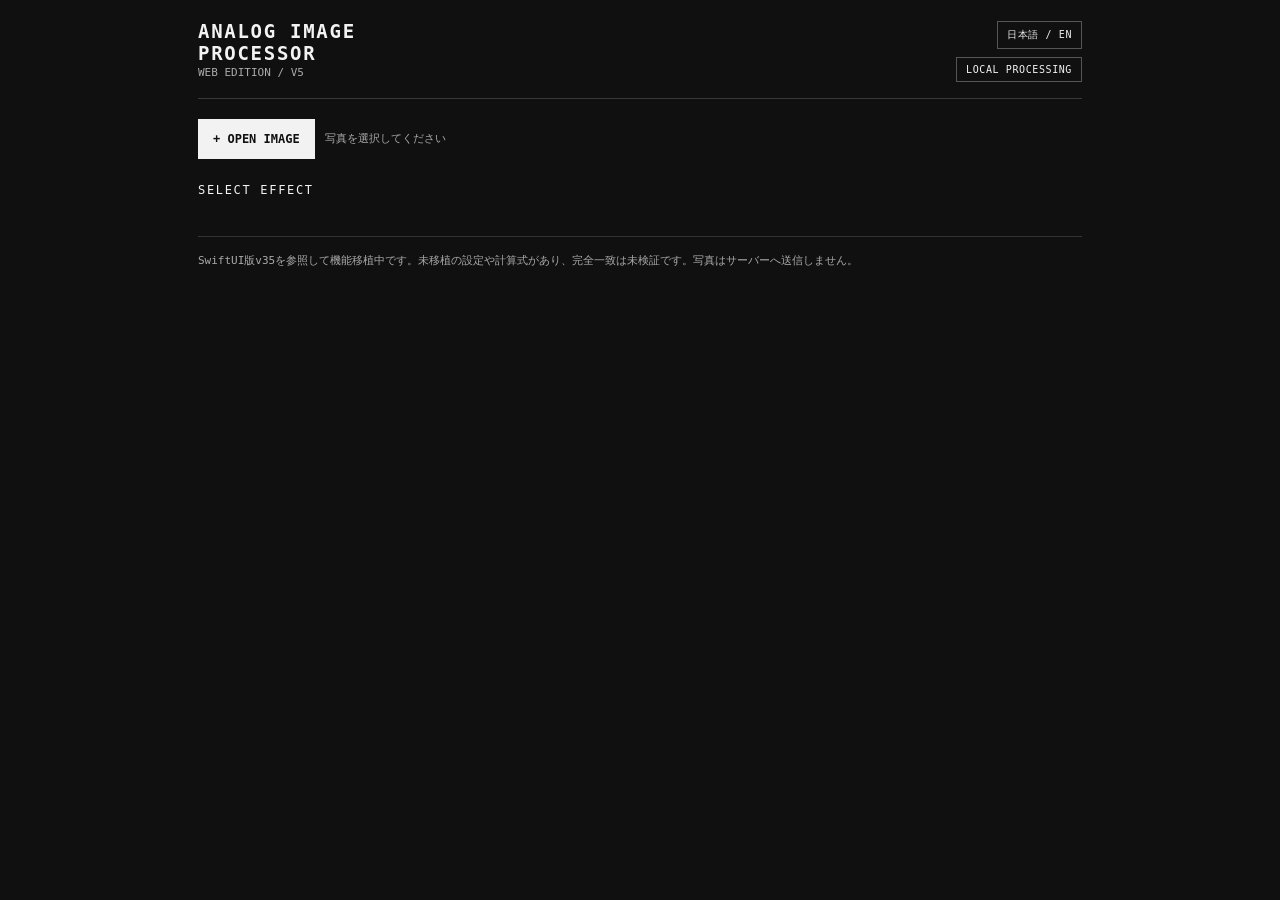
==== commit 15b9cbec: "Add files via upload" ====
--- a/index.html
+++ b/index.html
@@ -1,43 +1,23 @@
-<!doctype html><html lang="ja"><head><meta name="robots" content="noindex, nofollow, noarchive"><meta charset="utf-8"><meta name="viewport" content="width=device-width, initial-scale=1"><title>Representation Atlas — Visual Research Archive</title><meta name="theme-color" content="#f5f4f0"><style>
-:root{--bg:#f5f4f0;--paper:#fff;--ink:#1d2527;--muted:#707b7c;--line:#d9dddc;--accent:#155f60}*{box-sizing:border-box}body{margin:0;background:var(--bg);color:var(--ink);font-family:Inter,-apple-system,BlinkMacSystemFont,"Hiragino Kaku Gothic ProN","Yu Gothic",sans-serif}button,input,select{font:inherit}button{cursor:pointer}a{color:inherit;text-decoration:none}.top{position:sticky;top:0;z-index:50;background:#f5f4f0ed;border-bottom:1px solid var(--line);backdrop-filter:blur(14px)}.top-inner{max-width:1550px;margin:auto;padding:15px 28px;display:flex;align-items:center;justify-content:space-between;gap:16px}.logo{font-size:16px;font-weight:800;letter-spacing:-.04em}.logo small{display:block;font-size:9px;letter-spacing:.16em;font-weight:500;color:var(--muted)}nav{display:flex;gap:6px}nav button{border:0;background:transparent;padding:9px 13px;border-radius:7px;color:#596366;font-size:12px}nav button.active{background:#dce8e5;color:#125251;font-weight:700}.wrap{max-width:1550px;margin:auto;padding:30px 28px 100px}.hero{padding:40px 0 28px;border-bottom:1px solid var(--line)}.eyebrow{font-size:10px;letter-spacing:.2em;font-weight:750;color:#56736f}.hero h1{font-size:clamp(38px,6vw,85px);line-height:1.04;letter-spacing:-.07em;margin:14px 0}.hero p{max-width:730px;color:#637071;line-height:1.85;font-size:14px}.stats{display:flex;gap:25px;margin-top:23px;font-size:11px;color:var(--muted)}.stats b{font-size:23px;color:var(--ink);display:block}.section-title{display:flex;justify-content:space-between;align-items:end;gap:12px;margin:40px 0 17px}.section-title h2{font-size:24px;letter-spacing:-.045em;margin:0}.section-title small{color:var(--muted)}.genre-grid{display:grid;grid-template-columns:repeat(5,minmax(0,1fr));gap:12px}.genre{position:relative;text-align:left;border:1px solid var(--line);background:white;border-radius:12px;overflow:hidden;padding:0;min-height:195px;transition:.2s}.genre:hover,.genre.active{border-color:#327c77;transform:translateY(-2px)}.genre-art{height:99px;position:relative;overflow:hidden}.genre-art svg{width:100%;height:100%}.genre-text{padding:13px}.genre-text b{font-size:13px;display:block}.genre-text small{font-size:10px;color:var(--muted)}.genre-number{font-size:10px;font-weight:700;color:#6a7776;margin-bottom:6px}.toolbar{display:flex;flex-wrap:wrap;gap:9px;margin:22px 0 18px}.toolbar input,.toolbar select{border:1px solid #d1d7d5;background:#fff;padding:11px;border-radius:8px;min-height:41px;font-size:12px}.toolbar input{flex:2;min-width:180px}.toolbar select{flex:1;min-width:150px}.action{border:1px solid #ccd5d2;background:#fff;border-radius:8px;padding:10px 13px;font-size:12px}.action:hover{border-color:var(--accent)}.count{font-size:11px;color:var(--muted);letter-spacing:.1em;margin-bottom:12px}.cards{display:grid;grid-template-columns:repeat(4,minmax(0,1fr));gap:17px}.case{border:1px solid #e0e3df;border-radius:11px;overflow:hidden;background:white;min-width:0;transition:transform .2s,border-color .2s}.case:hover{transform:translateY(-3px);border-color:#a8b9b4}.case-photo{height:170px;background:#e6ebe8;position:relative;overflow:hidden;display:flex;align-items:center;justify-content:center}.case-photo img{width:100%;height:100%;object-fit:contain;background:#f1f2ee}.case-photo .placeholder{font-size:10px;letter-spacing:.09em;color:#667a78;text-align:center;padding:12px}.case-photo .num{position:absolute;top:10px;left:10px;background:#fffffff0;padding:4px 8px;border-radius:5px;font-size:10px;font-weight:750}.case-info{padding:16px}.case-info h3{font-size:15px;line-height:1.4;margin:8px 0 10px;letter-spacing:-.025em}.case-info p{font-size:11px;line-height:1.65;color:#667273;margin:0 0 12px;min-height:48px}.pill{display:inline-block;border-radius:4px;padding:4px 7px;font-size:10px;background:#edf1ef;color:#3e615b;margin:0 4px 5px 0}.case-meta{font-size:10px;color:var(--muted);display:flex;justify-content:space-between}.modal-bg{position:fixed;inset:0;background:#152220a6;z-index:100;display:flex;align-items:center;justify-content:center;padding:18px}.modal{width:min(940px,100%);max-height:92vh;overflow:auto;background:white;border-radius:13px;position:relative}.modal-close{position:sticky;top:12px;float:right;z-index:4;margin:12px;background:#fff;border:1px solid #d2dad6;border-radius:8px;padding:7px 13px}.modal-inner{padding:22px 28px 34px}.modal-photo{width:100%;height:310px;object-fit:contain;background:#eff2ef;border-radius:9px}.modal h2{font-size:27px;letter-spacing:-.04em}.detail-grid{display:grid;grid-template-columns:1fr 1fr;gap:12px}.detail-panel{background:#f5f7f5;border-radius:8px;padding:15px}.detail-panel small{font-size:10px;color:#63746e;letter-spacing:.1em}.detail-panel p{font-size:13px;line-height:1.7;margin:8px 0}.credit{font-size:11px;color:#66716d;line-height:1.7}.link{color:#126f70;text-decoration:underline;word-break:break-all}.idea{padding:18px;background:white;border:1px solid var(--line);border-radius:9px;margin-bottom:12px}.idea h3{margin:0 0 8px}.idea p{font-size:12px;color:#66716e}.note{padding:13px 16px;background:#e9efeb;border-radius:8px;color:#506660;font-size:12px;line-height:1.7;margin:18px 0}.empty{padding:40px;text-align:center;color:var(--muted)}.foot{margin-top:40px;font-size:11px;color:var(--muted)}@media(max-width:1100px){.genre-grid{grid-template-columns:repeat(3,1fr)}.cards{grid-template-columns:repeat(3,1fr)}}@media(max-width:700px){.top-inner{padding:12px 16px;display:block}.logo{font-size:14px}nav{margin-top:8px;overflow:auto;white-space:nowrap}nav button{padding:7px 9px}.wrap{padding:15px 15px 70px}.hero{padding:25px 0}.hero h1{font-size:42px}.genre-grid{grid-template-columns:repeat(2,minmax(0,1fr));gap:9px}.genre{min-height:155px}.genre-art{height:78px}.genre-text{padding:9px}.genre-text b{font-size:11px}.cards{grid-template-columns:repeat(2,minmax(0,1fr));gap:9px}.case-photo{height:120px}.case-info{padding:11px}.case-info h3{font-size:12px}.case-info p{font-size:10px;min-height:65px}.detail-grid{grid-template-columns:1fr}.modal-inner{padding:18px}.modal-photo{height:220px}.stats{gap:18px}.section-title h2{font-size:21px}}
-
-/* Humboldt research collection */
-.humboldt-grid{display:grid;grid-template-columns:repeat(3,minmax(0,1fr));gap:10px;margin:16px 0 34px}.humboldt-tile{min-height:113px;border:1px solid #cdd8d3;background:#edf2ed;border-radius:11px;padding:16px;text-align:left;display:flex;flex-direction:column;gap:9px;color:#244a43;transition:background .2s,transform .2s}.humboldt-tile:nth-child(3n){background:#edf0e8}.humboldt-tile:nth-child(3n+2){background:#e8efef}.humboldt-tile.all{background:#1b5350;color:white}.humboldt-tile:hover{transform:translateY(-2px)}.humboldt-tile.selected{outline:3px solid #aa8550;outline-offset:1px}.humboldt-tile b{font-size:15px;line-height:1.4}.humboldt-tile small{font-size:11px;opacity:.77}.ht-index{font-size:10px;letter-spacing:.1em;opacity:.65}.research-intro{color:#5e6d69;font-size:13px;line-height:1.8;max-width:790px}.humboldt-mark{position:absolute;right:9px;top:9px;background:#244e47;color:white;padding:4px 7px;border-radius:4px;font-size:10px;letter-spacing:.08em}.case-photo{position:relative}@media(max-width:750px){.humboldt-grid{grid-template-columns:repeat(2,minmax(0,1fr))}.humboldt-tile{min-height:120px;padding:12px}}@media(max-width:380px){.humboldt-grid{grid-template-columns:1fr}}
-
-.atlas-lang{display:flex;align-items:center;gap:3px;padding:3px;border:1px solid #577078;border-radius:9px;background:#0e2029;z-index:12;flex-shrink:0}.atlas-lang button{padding:7px 10px;background:transparent;border:0;border-radius:6px;color:#aabec2;font-size:12px;white-space:nowrap;cursor:pointer}.atlas-lang button[aria-pressed="true"]{background:#9ddacb;color:#102329;font-weight:700}@media(max-width:750px){.atlas-lang{position:fixed;right:10px;bottom:12px;box-shadow:0 5px 25px #0009}.atlas-lang button{padding:10px 12px}}
-</style></head><body><header class="top"><div class="top-inner"><div class="logo">REPRESENTATION ATLAS<small>ARCHITECTURAL RESEARCH / 124 PRECEDENTS</small></div><nav><a href="graph.html" style="display:inline-block;padding:9px 13px;background:#173f3d;color:#fff;border-radius:8px;text-decoration:none;font-size:13px;margin-right:7px">◉ 3D Network</a><button class="active" data-nav="atlas">Atlas / 事例</button><button data-nav="mechanisms">Mechanisms / 原理</button><button data-nav="ideas">Idea Lab</button></nav></div></header><main class="wrap" id="content"><h1>Representation Atlas</h1><p>124事例を読み込み中です。JavaScriptが利用できない環境では、付属の data.json をご覧ください。</p></main><noscript><main style="max-width:1100px;margin:30px auto;padding:20px"><h1>Representation Atlas — 124事例</h1><p>検索機能を使うにはSafari / ChromeでJavaScriptを有効にしてください。</p><ol><li><strong>Minard — Napoleon Russian campaign</strong> — Movement and loss become one spatial narrative</li><li><strong>Florence Nightingale — Polar area diagram</strong> — Seasonal patterns and causes can be compared</li><li><strong>John Snow — Cholera map</strong> — Spatial concentration suggests a possible shared source</li><li><strong>Charles Booth — London poverty maps</strong> — Urban inequality gains spatial form</li><li><strong>Harry Beck — Underground map</strong> — Navigation becomes easier than with literal geography</li><li><strong>Otto Neurath — ISOTYPE</strong> — Comparable quantities become legible without complex charts</li><li><strong>W. E. B. Du Bois — Statistical graphics</strong> — Structural inequality becomes visible</li><li><strong>Jacques Bertin — Sémiologie graphique</strong> — Visual encodings can be chosen intentionally</li><li><strong>Sankey diagram</strong> — Losses and splits become visible</li><li><strong>Alluvial diagram</strong> — Transitions and composition change become visible</li><li><strong>Étienne-Jules Marey — Chronophotography</strong> — Movement becomes a spatial trace</li><li><strong>Eadweard Muybridge — Motion sequences</strong> — Previously invisible phases of movement become comparable</li><li><strong>Railway time-distance graph</strong> — Speed and meetings become line slopes and intersections</li><li><strong>Hermann Minkowski — Spacetime diagram</strong> — Temporal and spatial relations can be compared</li><li><strong>Henri Bergson — Duration</strong> — Experience need not be reduced to metric time</li><li><strong>Gilles Deleuze — Time-image</strong> — Temporal experience becomes an independent analytic dimension</li><li><strong>Christian Marclay — The Clock</strong> — Represented and lived time coincide</li><li><strong>Hiroshi Sugimoto — Theaters</strong> — Duration condenses into a single image</li><li><strong>Harold Edgerton — Stroboscopic photography</strong> — High-speed action becomes analyzable</li><li><strong>Hovmöller diagram</strong> — Propagation and movement appear as bands</li><li><strong>Buckminster Fuller — Dymaxion Map</strong> — World adjacency can be seen with different interruptions</li><li><strong>Kevin Lynch — The Image of the City</strong> — Mental structure of a city becomes describable</li><li><strong>Bill Hillier and Julienne Hanson — Space Syntax</strong> — Relational structure can be quantified</li><li><strong>Isovist</strong> — Visual reach and occlusion become measurable</li><li><strong>Voronoi diagram</strong> — Zones of proximity become explicit</li><li><strong>Delaunay triangulation</strong> — Local adjacency becomes a network</li><li><strong>Cartogram</strong> — Importance replaces literal size</li><li><strong>Conformal mapping</strong> — Curved surfaces can be reparameterized</li><li><strong>Medial axis / skeletonization</strong> — Underlying spatial branching becomes legible</li><li><strong>Persistent homology</strong> — Stable topological features emerge</li><li><strong>Ernst Chladni — Chladni figures</strong> — Invisible vibration modes form patterns</li><li><strong>Schlieren photography</strong> — Airflow and heat plumes become visible</li><li><strong>Michael Faraday — Magnetic field lines</strong> — Invisible force becomes spatial structure</li><li><strong>Cloud chamber</strong> — Transient invisible trajectories are recorded</li><li><strong>Particle image velocimetry</strong> — Flow structure becomes measurable</li><li><strong>Thermography</strong> — Thermal differences become spatially legible</li><li><strong>Spectrogram</strong> — Acoustic structure becomes visible</li><li><strong>Seismogram</strong> — Small oscillations become analyzable</li><li><strong>EEG topographic mapping</strong> — Spatial patterns in recordings become visible</li><li><strong>Cosmic microwave background map</strong> — Large-scale cosmic patterns emerge</li><li><strong>Santiago Ramón y Cajal — Neuron drawings</strong> — Neural morphology and connection patterns become intelligible</li><li><strong>Mark Lombardi — Narrative Structures</strong> — Complex power and finance relationships become legible</li><li><strong>Richard Feynman — Feynman diagrams</strong> — Complex calculations gain compact visual notation</li><li><strong>Phylogenetic tree</strong> — Shared ancestry becomes legible</li><li><strong>Food web</strong> — Interdependence becomes visible</li><li><strong>Dependency graph</strong> — Critical dependencies become visible</li><li><strong>Chord diagram</strong> — Reciprocal exchange becomes comparable</li><li><strong>Adjacency matrix</strong> — Connectivity can be compared independently of layout</li><li><strong>Hypergraph</strong> — Group interactions cannot be reduced to pairwise links</li><li><strong>Knowledge graph</strong> — Cross-domain knowledge becomes navigable</li><li><strong>Charles and Ray Eames — Powers of Ten</strong> — Micro and macro phenomena form a continuous narrative</li><li><strong>Benoit Mandelbrot — Fractal geometry</strong> — Cross-scale structure becomes intelligible</li><li><strong>Hilbert curve</strong> — Linear order can cover a two-dimensional domain</li><li><strong>Peano curve</strong> — Dimension and continuity relations become surprising</li><li><strong>Quadtree / Octree</strong> — Variable resolution represents complexity efficiently</li><li><strong>Wavelet transform</strong> — Global and local variations can be studied together</li><li><strong>Fourier transform</strong> — Hidden cycles become identifiable</li><li><strong>t-SNE / UMAP</strong> — Patterns of similarity become inspectable</li><li><strong>Parallel coordinates</strong> — Multivariate tradeoffs become comparable</li><li><strong>Tensor field visualization</strong> — Anisotropic behavior becomes visible</li><li><strong>Man Ray — Rayograph</strong> — Objects leave indexical light traces</li><li><strong>Hans Haacke — Condensation Cube</strong> — Artwork becomes a changing environmental record</li><li><strong>Diller + Scofidio — Blur Building</strong> — Architectural boundaries become atmospheric</li><li><strong>Cyanotype</strong> — Light conditions directly produce drawings</li><li><strong>Frottage</strong> — Material relief becomes a graphic trace</li><li><strong>Kirlian photography</strong> — Interaction with apparatus becomes visible</li><li><strong>Lichtenberg figure</strong> — Energy propagation leaves geometric marks</li><li><strong>Dendrochronology</strong> — Material growth becomes an environmental archive</li><li><strong>Ice core stratigraphy</strong> — Past climate becomes a material section</li><li><strong>Palimpsest</strong> — History survives through partial erasure</li><li><strong>Gordon Cullen — Serial Vision</strong> — Changing visual experience becomes design material</li><li><strong>Guy Debord — The Naked City</strong> — Psychological urban links displace metric proximity</li><li><strong>Bernard Tschumi — The Manhattan Transcripts</strong> — Architecture includes events as well as objects</li><li><strong>Lawrence Halprin — RSVP Cycles</strong> — Process itself becomes representable</li><li><strong>Kevin Warwick — Sensory augmentation research</strong> — Human perception can be extended</li><li><strong>Jakob von Uexküll — Umwelt</strong> — Different creatures inhabit different perceptual worlds</li><li><strong>Echolocation</strong> — Space is perceived acoustically</li><li><strong>Optic flow</strong> — Self-motion and depth cues become legible</li><li><strong>Eye-tracking heatmap</strong> — Attention distribution becomes visible</li><li><strong>James J. Gibson — Affordance</strong> — Functional opportunities replace object labels</li><li><strong>Monte Carlo simulation</strong> — Possible results become distributions</li><li><strong>Ensemble forecast visualization</strong> — Uncertainty and divergence become legible</li><li><strong>Phase portrait</strong> — Behavior and attractors become visible</li><li><strong>Bifurcation diagram</strong> — Thresholds and regime shifts emerge</li><li><strong>Cellular automata</strong> — Complex patterns emerge from simple rules</li><li><strong>Reaction-diffusion system</strong> — Stripes and spots can emerge</li><li><strong>L-system</strong> — Branching growth structures can be generated</li><li><strong>Markov chain</strong> — Sequences of use become estimable</li><li><strong>Bayesian network</strong> — Beliefs can update with evidence</li><li><strong>Pareto front</strong> — Tradeoffs replace a single optimum</li><li><strong>Iannis Xenakis — Metastaseis</strong> — Music and architecture share formal structures</li><li><strong>John Cage — Fontana Mix</strong> — Score becomes a combinatorial system</li><li><strong>Sol LeWitt — Wall Drawings</strong> — Artwork becomes a rule rather than one fixed image</li><li><strong>Cedric Price — Fun Palace</strong> — Change becomes architectural content</li><li><strong>Yona Friedman — Spatial City</strong> — Architecture becomes a field of possibilities</li><li><strong>Archigram — Plug-In City</strong> — Replacement and lifecycle become explicit</li><li><strong>Nicholas Negroponte — Architecture Machine</strong> — Drawing becomes responsive process</li><li><strong>Digital twin</strong> — Representations evolve with measured conditions</li><li><strong>Data physicalization</strong> — Information can be physically experienced</li><li><strong>Sonification</strong> — Nonvisual patterns become perceptible</li><li><strong>フンボルト《カナリア諸島の自然図》</strong> — 異なる山地を同じ高度軸で比較できる</li><li><strong>フンボルトの等温線図</strong> — 政治的境界と異なる気候の連続性が現れる</li><li><strong>フンボルト《植物地理学の概略》</strong> — 個体の記録から植生帯の比較へ</li><li><strong>ダーウィンのサンゴ礁形成図</strong> — 現在の形態から不可視の形成史を推定</li><li><strong>ウィリアム・スミスの地質図</strong> — 地表から地下構造と形成史を読み解く</li><li><strong>パトリック・ゲデス《Valley Section》</strong> — 自然と社会の相互依存が一望できる</li><li><strong>C・ハート・メリアムの生命帯</strong> — 異なる地理条件における生物分布を比較</li><li><strong>ホールドリッジの生命帯分類</strong> — 生態系の成立条件を組合せとして示す</li><li><strong>ウィテカーのバイオーム図</strong> — 生態系を地理的位置ではなく成立条件で比較</li><li><strong>ヴァルター＝リースの気候図</strong> — 乾湿期と季節的な環境変化が読める</li><li><strong>ケッペン＝ガイガー気候区分</strong> — 気候の差異と類似性を一枚の地図で比較</li><li><strong>生態学的トランセクト</strong> — 環境条件の変化と生物分布の関係が見える</li><li><strong>エコトーン（生態系移行帯）</strong> — 境界の幅と相互作用が現れる</li><li><strong>種分布モデル</strong> — 現在と将来の生息可能性が見える</li><li><strong>海洋の水温躍層・密度成層</strong> — 不可視の水塊境界が見える</li><li><strong>土壌断面・土壌層位</strong> — 物質の蓄積と環境の履歴が分かる</li><li><strong>地質柱状図・層序図</strong> — 地層から形成史と環境変化を復元</li><li><strong>ジョン・B・スパークス《Histomap》</strong> — 勢力の盛衰と並存が連続的に読める</li><li><strong>時間–温度–変態図（TTT図）</strong> — 材料状態の分岐条件が分かる</li><li><strong>ヘーゲルストランドの時間地理学</strong> — 移動可能性と行為の制約が見える</li><li><strong>ダーシー・トンプソン《On Growth and Form》</strong> — 形態の差を共通の変換規則で理解</li><li><strong>ワディントンのエピジェネティック・ランドスケープ</strong> — 抽象的な分化過程を直感的に理解できる</li><li><strong>ルネ・トムのカタストロフィー理論</strong> — 小さな変化が大きな転換を生む境界が分かる</li><li><strong>フィリップ・ラームの気候的建築図</strong> — 形態と微気候の相互構成が読める</li></ol></main></noscript><div class="atlas-lang" role="group" aria-label="Language / 言語"><button type="button" data-lang="ja" aria-pressed="true">日本語</button><button type="button" data-lang="en" aria-pressed="false">English</button></div><script src="i18n.js"></script><script>
-const DATA={"precedents":[{"id":"001","name":"Minard — Napoleon Russian campaign","name_ja":"Minard — Napoleon Russian campaign","period":"1869","creator":"要調査","category_id":"integration","mechanism_ids":["integration","temporalization","remapping"],"discipline":"要分類","medium":"要調査","inputs":"geography,army size,direction,time,temperature","transformation_rule":"Encode army size as route width and combine advance, retreat and temperature","new_knowledge":"Movement and loss become one spatial narrative","architectural_transfer":"動線の太さを利用人数や消費エネルギーに対応","original_note":"Minard — Napoleon Russian campaign：Encode army size as route width and combine advance, retreat and temperature。Movement and loss become one spatial narrative。","strengths":"","limitations":"","verification_status":"unverified","source_urls":[],"image_url":"","image_credit":"","image_rights":"","research_notes":"","image_search_query":"Minard Napoleon Russian campaign 1869 map","image_review":"automatic_candidate_not_verified","humboldt_number":17},{"id":"002","name":"Florence Nightingale — Polar area diagram","name_ja":"Florence Nightingale — Polar area diagram","period":"1858","creator":"要調査","category_id":"integration","mechanism_ids":["integration"],"discipline":"要分類","medium":"要調査","inputs":"months,causes of death","transformation_rule":"Encode monthly causes as colored radial areas","new_knowledge":"Seasonal patterns and causes can be compared","architectural_transfer":"季節と環境負荷を円環図へ","original_note":"Florence Nightingale — Polar area diagram：Encode monthly causes as colored radial areas。Seasonal patterns and causes can be compared。","strengths":"","limitations":"","verification_status":"unverified","source_urls":[],"image_url":"","image_credit":"","image_rights":"","research_notes":"","image_search_query":"Florence Nightingale diagram causes mortality","image_review":"automatic_candidate_not_verified","humboldt_number":18},{"id":"003","name":"John Snow — Cholera map","name_ja":"John Snow — Cholera map","period":"1854","creator":"要調査","category_id":"integration","mechanism_ids":["integration"],"discipline":"要分類","medium":"要調査","inputs":"death locations,water pumps","transformation_rule":"Plot deaths and pumps on street geography","new_knowledge":"Spatial concentration suggests a possible shared source","architectural_transfer":"空間と社会現象の相関","original_note":"John Snow — Cholera map：Plot deaths and pumps on street geography。Spatial concentration suggests a possible shared source。","strengths":"","limitations":"","verification_status":"unverified","source_urls":[],"image_url":"","image_credit":"","image_rights":"","research_notes":"","image_search_query":"John Snow cholera map 1854","image_review":"automatic_candidate_not_verified","humboldt_number":19},{"id":"004","name":"Charles Booth — London poverty maps","name_ja":"Charles Booth — London poverty maps","period":"1889–","creator":"要調査","category_id":"integration","mechanism_ids":["integration"],"discipline":"要分類","medium":"要調査","inputs":"streets,socioeconomic classifications","transformation_rule":"Color urban streets by observed social categories","new_knowledge":"Urban inequality gains spatial form","architectural_transfer":"不可視な社会的境界を描く","original_note":"Charles Booth — London poverty maps：Color urban streets by observed social categories。Urban inequality gains spatial form。","strengths":"","limitations":"","verification_status":"unverified","source_urls":[],"image_url":"","image_credit":"","image_rights":"","research_notes":"","image_search_query":"Charles Booth poverty map London","image_review":"automatic_candidate_not_verified"},{"id":"005","name":"Harry Beck — Underground map","name_ja":"Harry Beck — Underground map","period":"1933","creator":"要調査","category_id":"integration","mechanism_ids":["integration","network","remapping"],"discipline":"要分類","medium":"要調査","inputs":"stations,connections","transformation_rule":"Simplify geography into regular angles and topology","new_knowledge":"Navigation becomes easier than with literal geography","architectural_transfer":"接続性で平面図を変形","original_note":"Harry Beck — Underground map：Simplify geography into regular angles and topology。Navigation becomes easier than with literal geography。","strengths":"","limitations":"","verification_status":"unverified","source_urls":[],"image_url":"","image_credit":"","image_rights":"","research_notes":"","image_search_query":"Harry Beck London Underground map 1933","image_review":"automatic_candidate_not_verified"},{"id":"006","name":"Otto Neurath — ISOTYPE","name_ja":"Otto Neurath — ISOTYPE","period":"1920年代〜","creator":"要調査","category_id":"integration","mechanism_ids":["integration"],"discipline":"要分類","medium":"要調査","inputs":"statistical quantities","transformation_rule":"Repeat standardized pictograms to encode counts","new_knowledge":"Comparable quantities become legible without complex charts","architectural_transfer":"建築要素を共通の視覚単位で表す","original_note":"Otto Neurath — ISOTYPE：Repeat standardized pictograms to encode counts。Comparable quantities become legible without complex charts。","strengths":"","limitations":"","verification_status":"unverified","source_urls":[],"image_url":"","image_credit":"","image_rights":"","research_notes":"","image_search_query":"Isotype Otto Neurath chart","image_review":"automatic_candidate_not_verified","humboldt_number":22},{"id":"007","name":"W. E. B. Du Bois — Statistical graphics","name_ja":"W. E. B. Du Bois — Statistical graphics","period":"1900","creator":"要調査","category_id":"integration","mechanism_ids":["integration"],"discipline":"要分類","medium":"要調査","inputs":"population,education,occupation","transformation_rule":"Transform social statistics into geometric graphic compositions","new_knowledge":"Structural inequality becomes visible","architectural_transfer":"利用機会の偏りを描く","original_note":"W. E. B. Du Bois — Statistical graphics：Transform social statistics into geometric graphic compositions。Structural inequality becomes visible。","strengths":"","limitations":"","verification_status":"unverified","source_urls":[],"image_url":"","image_credit":"","image_rights":"","research_notes":"","image_search_query":"W E B Du Bois 1900 Paris exposition charts","image_review":"automatic_candidate_not_verified","humboldt_number":20},{"id":"008","name":"Jacques Bertin — Sémiologie graphique","name_ja":"Jacques Bertin — Sémiologie graphique","period":"1967","creator":"要調査","category_id":"integration","mechanism_ids":["integration"],"discipline":"要分類","medium":"要調査","inputs":"categorical and numerical variables","transformation_rule":"Systematize position,size,value,color,shape,orientation,texture","new_knowledge":"Visual encodings can be chosen intentionally","architectural_transfer":"線や面の意味の規則を与える","original_note":"Jacques Bertin — Sémiologie graphique：Systematize position,size,value,color,shape,orientation,texture。Visual encodings can be chosen intentionally。","strengths":"","limitations":"","verification_status":"unverified","source_urls":[],"image_url":"","image_credit":"","image_rights":"","research_notes":"","image_search_query":"Jacques Bertin semiology graphics","image_review":"automatic_candidate_not_verified","humboldt_number":23},{"id":"009","name":"Sankey diagram","name_ja":"Sankey diagram","period":"1898頃","creator":"要調査","category_id":"integration","mechanism_ids":["integration","network"],"discipline":"要分類","medium":"要調査","inputs":"energy or material flows","transformation_rule":"Make link widths proportional to flow quantities","new_knowledge":"Losses and splits become visible","architectural_transfer":"熱水人資源の流れを可視化","original_note":"Sankey diagram：Make link widths proportional to flow quantities。Losses and splits become visible。","strengths":"","limitations":"","verification_status":"unverified","source_urls":[],"image_url":"","image_credit":"","image_rights":"","research_notes":"","image_search_query":"Sankey diagram steam engine 1898","image_review":"automatic_candidate_not_verified","humboldt_number":21},{"id":"010","name":"Alluvial diagram","name_ja":"Alluvial diagram","period":"要調査","creator":"要調査","category_id":"integration","mechanism_ids":["integration"],"discipline":"要分類","medium":"要調査","inputs":"categories over time","transformation_rule":"Connect category blocks across successive stages with bands","new_knowledge":"Transitions and composition change become visible","architectural_transfer":"用途や利用者の変遷を表す","original_note":"Alluvial diagram：Connect category blocks across successive stages with bands。Transitions and composition change become visible。","strengths":"","limitations":"","verification_status":"unverified","source_urls":[],"image_url":"","image_credit":"","image_rights":"","research_notes":"","image_search_query":"Alluvial diagram diagram","image_review":"automatic_candidate_not_verified"},{"id":"011","name":"Étienne-Jules Marey — Chronophotography","name_ja":"Étienne-Jules Marey — Chronophotography","period":"1880年代","creator":"要調査","category_id":"time","mechanism_ids":["temporalization","trace"],"discipline":"要分類","medium":"要調査","inputs":"motion,successive instants","transformation_rule":"Superimpose temporal samples in one frame","new_knowledge":"Movement becomes a spatial trace","architectural_transfer":"身体の変化を断面にする","original_note":"Étienne-Jules Marey — Chronophotography：Superimpose temporal samples in one frame。Movement becomes a spatial trace。","strengths":"","limitations":"","verification_status":"unverified","source_urls":[],"image_url":"","image_credit":"","image_rights":"","research_notes":"","image_search_query":"Etienne Jules Marey chronophotography walking","image_review":"automatic_candidate_not_verified"},{"id":"012","name":"Eadweard Muybridge — Motion sequences","name_ja":"Eadweard Muybridge — Motion sequences","period":"1878〜","creator":"要調査","category_id":"time","mechanism_ids":["temporalization"],"discipline":"要分類","medium":"要調査","inputs":"rapid animal motion","transformation_rule":"Split motion into successive photographic frames","new_knowledge":"Previously invisible phases of movement become comparable","architectural_transfer":"使用行為を時間的に分解","original_note":"Eadweard Muybridge — Motion sequences：Split motion into successive photographic frames。Previously invisible phases of movement become comparable。","strengths":"","limitations":"","verification_status":"unverified","source_urls":[],"image_url":"","image_credit":"","image_rights":"","research_notes":"","image_search_query":"Muybridge horse in motion","image_review":"automatic_candidate_not_verified"},{"id":"013","name":"Railway time-distance graph","name_ja":"Railway time-distance graph","period":"19世紀","creator":"要調査","category_id":"time","mechanism_ids":["temporalization","remapping"],"discipline":"要分類","medium":"要調査","inputs":"train position,time","transformation_rule":"Plot distance against time as trajectories","new_knowledge":"Speed and meetings become line slopes and intersections","architectural_transfer":"出会いや滞留を交点として描く","original_note":"Railway time-distance graph：Plot distance against time as trajectories。Speed and meetings become line slopes and intersections。","strengths":"","limitations":"","verification_status":"unverified","source_urls":[],"image_url":"","image_credit":"","image_rights":"","research_notes":"","image_search_query":"train timetable time distance graph","image_review":"automatic_candidate_not_verified"},{"id":"014","name":"Hermann Minkowski — Spacetime diagram","name_ja":"Hermann Minkowski — Spacetime diagram","period":"1908","creator":"要調査","category_id":"time","mechanism_ids":["temporalization","remapping"],"discipline":"要分類","medium":"要調査","inputs":"space,time,events","transformation_rule":"Represent object histories as worldlines in spacetime","new_knowledge":"Temporal and spatial relations can be compared","architectural_transfer":"建築内の移動を時空間的に捉える","original_note":"Hermann Minkowski — Spacetime diagram：Represent object histories as worldlines in spacetime。Temporal and spatial relations can be compared。","strengths":"","limitations":"","verification_status":"unverified","source_urls":[],"image_url":"","image_credit":"","image_rights":"","research_notes":"","image_search_query":"Minkowski spacetime diagram","image_review":"automatic_candidate_not_verified"},{"id":"015","name":"Henri Bergson — Duration","name_ja":"Henri Bergson — Duration","period":"1889〜","creator":"要調査","category_id":"time","mechanism_ids":["temporalization"],"discipline":"要分類","medium":"要調査","inputs":"lived time","transformation_rule":"Distinguish qualitative duration from homogeneous clock time","new_knowledge":"Experience need not be reduced to metric time","architectural_transfer":"体感時間で変形する平面図","original_note":"Henri Bergson — Duration：Distinguish qualitative duration from homogeneous clock time。Experience need not be reduced to metric time。","strengths":"","limitations":"","verification_status":"unverified","source_urls":[],"image_url":"","image_credit":"","image_rights":"","research_notes":"","image_search_query":"Henri Bergson   Duration diagram","image_review":"automatic_candidate_not_verified"},{"id":"016","name":"Gilles Deleuze — Time-image","name_ja":"Gilles Deleuze — Time-image","period":"1985","creator":"要調査","category_id":"time","mechanism_ids":["temporalization"],"discipline":"要分類","medium":"要調査","inputs":"cinematic time,images","transformation_rule":"Conceptualize time directly rather than only through movement","new_knowledge":"Temporal experience becomes an independent analytic dimension","architectural_transfer":"記憶や時間の重層を含むパース","original_note":"Gilles Deleuze — Time-image：Conceptualize time directly rather than only through movement。Temporal experience becomes an independent analytic dimension。","strengths":"","limitations":"","verification_status":"unverified","source_urls":[],"image_url":"","image_credit":"","image_rights":"","research_notes":"","image_search_query":"Gilles Deleuze   Time image diagram","image_review":"automatic_candidate_not_verified"},{"id":"017","name":"Christian Marclay — The Clock","name_ja":"Christian Marclay — The Clock","period":"2010","creator":"要調査","category_id":"time","mechanism_ids":["temporalization"],"discipline":"要分類","medium":"要調査","inputs":"film excerpts,clock times","transformation_rule":"Synchronize cinematic clock scenes with actual time","new_knowledge":"Represented and lived time coincide","architectural_transfer":"現実時間と表象時間を同期","original_note":"Christian Marclay — The Clock：Synchronize cinematic clock scenes with actual time。Represented and lived time coincide。","strengths":"","limitations":"","verification_status":"unverified","source_urls":[],"image_url":"","image_credit":"","image_rights":"","research_notes":"","image_search_query":"Christian Marclay The Clock installation","image_review":"automatic_candidate_not_verified"},{"id":"018","name":"Hiroshi Sugimoto — Theaters","name_ja":"Hiroshi Sugimoto — Theaters","period":"1970年代〜","creator":"要調査","category_id":"time","mechanism_ids":["temporalization","trace"],"discipline":"要分類","medium":"要調査","inputs":"film duration,light","transformation_rule":"Expose a single photograph for an entire film","new_knowledge":"Duration condenses into a single image","architectural_transfer":"長時間の出来事を一枚に蓄積","original_note":"Hiroshi Sugimoto — Theaters：Expose a single photograph for an entire film。Duration condenses into a single image。","strengths":"","limitations":"","verification_status":"unverified","source_urls":[],"image_url":"","image_credit":"","image_rights":"","research_notes":"","image_search_query":"Hiroshi Sugimoto Theaters photograph","image_review":"automatic_candidate_not_verified"},{"id":"019","name":"Harold Edgerton — Stroboscopic photography","name_ja":"Harold Edgerton — Stroboscopic photography","period":"要調査","creator":"要調査","category_id":"time","mechanism_ids":["temporalization"],"discipline":"要分類","medium":"要調査","inputs":"fast movement","transformation_rule":"Use timed flashes to isolate phases of motion","new_knowledge":"High-speed action becomes analyzable","architectural_transfer":"瞬間的現象を描く","original_note":"Harold Edgerton — Stroboscopic photography：Use timed flashes to isolate phases of motion。High-speed action becomes analyzable。","strengths":"","limitations":"","verification_status":"unverified","source_urls":[],"image_url":"","image_credit":"","image_rights":"","research_notes":"","image_search_query":"Harold Edgerton milk drop photograph","image_review":"automatic_candidate_not_verified"},{"id":"020","name":"Hovmöller diagram","name_ja":"Hovmöller diagram","period":"要調査","creator":"要調査","category_id":"time","mechanism_ids":["temporalization"],"discipline":"要分類","medium":"要調査","inputs":"space,time,field value","transformation_rule":"Plot one spatial coordinate against time","new_knowledge":"Propagation and movement appear as bands","architectural_transfer":"日照風騒音の伝播を描く","original_note":"Hovmöller diagram：Plot one spatial coordinate against time。Propagation and movement appear as bands。","strengths":"","limitations":"","verification_status":"unverified","source_urls":[],"image_url":"","image_credit":"","image_rights":"","research_notes":"","image_search_query":"Hovm ller diagram diagram","image_review":"automatic_candidate_not_verified"},{"id":"021","name":"Buckminster Fuller — Dymaxion Map","name_ja":"Buckminster Fuller — Dymaxion Map","period":"1943","creator":"要調査","category_id":"geometry","mechanism_ids":["remapping","multiscale"],"discipline":"要分類","medium":"要調査","inputs":"global geography","transformation_rule":"Project the globe onto an unfolded polyhedron","new_knowledge":"World adjacency can be seen with different interruptions","architectural_transfer":"外皮展開と隣接の再解釈","original_note":"Buckminster Fuller — Dymaxion Map：Project the globe onto an unfolded polyhedron。World adjacency can be seen with different interruptions。","strengths":"","limitations":"","verification_status":"unverified","source_urls":[],"image_url":"","image_credit":"","image_rights":"","research_notes":"","image_search_query":"Dymaxion map Buckminster Fuller","image_review":"automatic_candidate_not_verified","humboldt_number":45},{"id":"022","name":"Kevin Lynch — The Image of the City","name_ja":"Kevin Lynch — The Image of the City","period":"1960","creator":"要調査","category_id":"geometry","mechanism_ids":["remapping"],"discipline":"要分類","medium":"要調査","inputs":"urban perception","transformation_rule":"Analyze paths,edges,districts,nodes,landmarks","new_knowledge":"Mental structure of a city becomes describable","architectural_transfer":"記憶される空間構造を描く","original_note":"Kevin Lynch — The Image of the City：Analyze paths,edges,districts,nodes,landmarks。Mental structure of a city becomes describable。","strengths":"","limitations":"","verification_status":"unverified","source_urls":[],"image_url":"","image_credit":"","image_rights":"","research_notes":"","image_search_query":"Kevin Lynch Image of the City map","image_review":"automatic_candidate_not_verified","humboldt_number":46},{"id":"023","name":"Bill Hillier and Julienne Hanson — Space Syntax","name_ja":"Bill Hillier and Julienne Hanson — Space Syntax","period":"1984","creator":"要調査","category_id":"geometry","mechanism_ids":["remapping","network"],"discipline":"要分類","medium":"要調査","inputs":"spatial connections","transformation_rule":"Model spatial depth,connectivity and integration","new_knowledge":"Relational structure can be quantified","architectural_transfer":"接続性で平面図を再構成","original_note":"Bill Hillier and Julienne Hanson — Space Syntax：Model spatial depth,connectivity and integration。Relational structure can be quantified。","strengths":"","limitations":"","verification_status":"unverified","source_urls":[],"image_url":"","image_credit":"","image_rights":"","research_notes":"","image_search_query":"Space syntax axial map","image_review":"automatic_candidate_not_verified"},{"id":"024","name":"Isovist","name_ja":"Isovist","period":"要調査","creator":"要調査","category_id":"geometry","mechanism_ids":["remapping"],"discipline":"要分類","medium":"要調査","inputs":"visibility from a viewpoint","transformation_rule":"Compute visible region as geometry","new_knowledge":"Visual reach and occlusion become measurable","architectural_transfer":"視覚的な広がりを形にする","original_note":"Isovist：Compute visible region as geometry。Visual reach and occlusion become measurable。","strengths":"","limitations":"","verification_status":"unverified","source_urls":[],"image_url":"","image_credit":"","image_rights":"","research_notes":"","image_search_query":"Isovist diagram","image_review":"automatic_candidate_not_verified"},{"id":"025","name":"Voronoi diagram","name_ja":"Voronoi diagram","period":"要調査","creator":"要調査","category_id":"geometry","mechanism_ids":["remapping"],"discipline":"要分類","medium":"要調査","inputs":"seed locations,distance","transformation_rule":"Partition space by nearest seed","new_knowledge":"Zones of proximity become explicit","architectural_transfer":"活動圏や支配領域を描く","original_note":"Voronoi diagram：Partition space by nearest seed。Zones of proximity become explicit。","strengths":"","limitations":"","verification_status":"unverified","source_urls":[],"image_url":"","image_credit":"","image_rights":"","research_notes":"","image_search_query":"Voronoi diagram","image_review":"automatic_candidate_not_verified"},{"id":"026","name":"Delaunay triangulation","name_ja":"Delaunay triangulation","period":"要調査","creator":"要調査","category_id":"geometry","mechanism_ids":["remapping"],"discipline":"要分類","medium":"要調査","inputs":"point positions","transformation_rule":"Connect neighboring points into triangles","new_knowledge":"Local adjacency becomes a network","architectural_transfer":"柱人設備の関係を描く","original_note":"Delaunay triangulation：Connect neighboring points into triangles。Local adjacency becomes a network。","strengths":"","limitations":"","verification_status":"unverified","source_urls":[],"image_url":"","image_credit":"","image_rights":"","research_notes":"","image_search_query":"Delaunay triangulation diagram","image_review":"automatic_candidate_not_verified"},{"id":"027","name":"Cartogram","name_ja":"Cartogram","period":"要調査","creator":"要調査","category_id":"geometry","mechanism_ids":["remapping","integration"],"discipline":"要分類","medium":"要調査","inputs":"geography,statistical weights","transformation_rule":"Distort area or distance by nongeographic magnitude","new_knowledge":"Importance replaces literal size","architectural_transfer":"利用頻度で建築を変形","original_note":"Cartogram：Distort area or distance by nongeographic magnitude。Importance replaces literal size。","strengths":"","limitations":"","verification_status":"unverified","source_urls":[],"image_url":"","image_credit":"","image_rights":"","research_notes":"","image_search_query":"population cartogram","image_review":"automatic_candidate_not_verified"},{"id":"028","name":"Conformal mapping","name_ja":"Conformal mapping","period":"要調査","creator":"要調査","category_id":"geometry","mechanism_ids":["remapping"],"discipline":"要分類","medium":"要調査","inputs":"curved geometry","transformation_rule":"Transform geometry while preserving local angles","new_knowledge":"Curved surfaces can be reparameterized","architectural_transfer":"曲面建築の別座標表現","original_note":"Conformal mapping：Transform geometry while preserving local angles。Curved surfaces can be reparameterized。","strengths":"","limitations":"","verification_status":"unverified","source_urls":[],"image_url":"","image_credit":"","image_rights":"","research_notes":"","image_search_query":"Conformal mapping diagram","image_review":"automatic_candidate_not_verified"},{"id":"029","name":"Medial axis / skeletonization","name_ja":"Medial axis / skeletonization","period":"要調査","creator":"要調査","category_id":"geometry","mechanism_ids":["remapping"],"discipline":"要分類","medium":"要調査","inputs":"shape boundaries","transformation_rule":"Reduce regions to central skeletal lines","new_knowledge":"Underlying spatial branching becomes legible","architectural_transfer":"余白や通路の骨格抽出","original_note":"Medial axis / skeletonization：Reduce regions to central skeletal lines。Underlying spatial branching becomes legible。","strengths":"","limitations":"","verification_status":"unverified","source_urls":[],"image_url":"","image_credit":"","image_rights":"","research_notes":"","image_search_query":"Medial axis   skeletonization diagram","image_review":"automatic_candidate_not_verified"},{"id":"030","name":"Persistent homology","name_ja":"Persistent homology","period":"要調査","creator":"要調査","category_id":"geometry","mechanism_ids":["remapping","multiscale"],"discipline":"要分類","medium":"要調査","inputs":"point sets,scale","transformation_rule":"Track connected components and holes across scales","new_knowledge":"Stable topological features emerge","architectural_transfer":"開放性と分断を多尺度で検討","original_note":"Persistent homology：Track connected components and holes across scales。Stable topological features emerge。","strengths":"","limitations":"","verification_status":"unverified","source_urls":[],"image_url":"","image_credit":"","image_rights":"","research_notes":"","image_search_query":"Persistent homology diagram","image_review":"automatic_candidate_not_verified"},{"id":"031","name":"Ernst Chladni — Chladni figures","name_ja":"Ernst Chladni — Chladni figures","period":"18世紀末","creator":"要調査","category_id":"invisible","mechanism_ids":["field","trace"],"discipline":"要分類","medium":"要調査","inputs":"plate vibrations,sand","transformation_rule":"Use sand to reveal vibrational nodal lines","new_knowledge":"Invisible vibration modes form patterns","architectural_transfer":"音響と形態を接続","original_note":"Ernst Chladni — Chladni figures：Use sand to reveal vibrational nodal lines。Invisible vibration modes form patterns。","strengths":"","limitations":"","verification_status":"unverified","source_urls":[],"image_url":"","image_credit":"","image_rights":"","research_notes":"","image_search_query":"Chladni figures sand vibration","image_review":"automatic_candidate_not_verified","humboldt_number":31},{"id":"032","name":"Schlieren photography","name_ja":"Schlieren photography","period":"要調査","creator":"要調査","category_id":"invisible","mechanism_ids":["field"],"discipline":"要分類","medium":"要調査","inputs":"air density gradients,light","transformation_rule":"Image optical deflection caused by density changes","new_knowledge":"Airflow and heat plumes become visible","architectural_transfer":"温熱環境を空間像にする","original_note":"Schlieren photography：Image optical deflection caused by density changes。Airflow and heat plumes become visible。","strengths":"","limitations":"","verification_status":"unverified","source_urls":[],"image_url":"","image_credit":"","image_rights":"","research_notes":"","image_search_query":"Schlieren photography convection","image_review":"automatic_candidate_not_verified","humboldt_number":32},{"id":"033","name":"Michael Faraday — Magnetic field lines","name_ja":"Michael Faraday — Magnetic field lines","period":"要調査","creator":"要調査","category_id":"invisible","mechanism_ids":["field","network"],"discipline":"要分類","medium":"要調査","inputs":"magnetic forces","transformation_rule":"Represent a field using continuous directional lines","new_knowledge":"Invisible force becomes spatial structure","architectural_transfer":"視線音気流の力線表現","original_note":"Michael Faraday — Magnetic field lines：Represent a field using continuous directional lines。Invisible force becomes spatial structure。","strengths":"","limitations":"","verification_status":"unverified","source_urls":[],"image_url":"","image_credit":"","image_rights":"","research_notes":"","image_search_query":"magnetic field iron filings","image_review":"automatic_candidate_not_verified","humboldt_number":30},{"id":"034","name":"Cloud chamber","name_ja":"Cloud chamber","period":"要調査","creator":"要調査","category_id":"invisible","mechanism_ids":["field"],"discipline":"要分類","medium":"要調査","inputs":"charged particle passage","transformation_rule":"Make particle tracks visible through condensation","new_knowledge":"Transient invisible trajectories are recorded","architectural_transfer":"通過の痕跡を描く","original_note":"Cloud chamber：Make particle tracks visible through condensation。Transient invisible trajectories are recorded。","strengths":"","limitations":"","verification_status":"unverified","source_urls":[],"image_url":"","image_credit":"","image_rights":"","research_notes":"","image_search_query":"cloud chamber particle tracks","image_review":"automatic_candidate_not_verified"},{"id":"035","name":"Particle image velocimetry","name_ja":"Particle image velocimetry","period":"要調査","creator":"要調査","category_id":"invisible","mechanism_ids":["field"],"discipline":"要分類","medium":"要調査","inputs":"particle displacement,fluid","transformation_rule":"Infer vector velocity fields from tracer motion","new_knowledge":"Flow structure becomes measurable","architectural_transfer":"空気や人流をベクトル場へ","original_note":"Particle image velocimetry：Infer vector velocity fields from tracer motion。Flow structure becomes measurable。","strengths":"","limitations":"","verification_status":"unverified","source_urls":[],"image_url":"","image_credit":"","image_rights":"","research_notes":"","image_search_query":"Particle image velocimetry diagram","image_review":"automatic_candidate_not_verified","humboldt_number":34},{"id":"036","name":"Thermography","name_ja":"Thermography","period":"要調査","creator":"要調査","category_id":"invisible","mechanism_ids":["field"],"discipline":"要分類","medium":"要調査","inputs":"infrared radiation","transformation_rule":"Convert radiation into apparent thermal images","new_knowledge":"Thermal differences become spatially legible","architectural_transfer":"外皮の熱性能図","original_note":"Thermography：Convert radiation into apparent thermal images。Thermal differences become spatially legible。","strengths":"","limitations":"","verification_status":"unverified","source_urls":[],"image_url":"","image_credit":"","image_rights":"","research_notes":"","image_search_query":"infrared thermography building","image_review":"automatic_candidate_not_verified","humboldt_number":33},{"id":"037","name":"Spectrogram","name_ja":"Spectrogram","period":"要調査","creator":"要調査","category_id":"invisible","mechanism_ids":["field"],"discipline":"要分類","medium":"要調査","inputs":"sound,time,frequency","transformation_rule":"Decompose sound by time and frequency","new_knowledge":"Acoustic structure becomes visible","architectural_transfer":"音環境の時間空間表現","original_note":"Spectrogram：Decompose sound by time and frequency。Acoustic structure becomes visible。","strengths":"","limitations":"","verification_status":"unverified","source_urls":[],"image_url":"","image_credit":"","image_rights":"","research_notes":"","image_search_query":"spectrogram sound","image_review":"automatic_candidate_not_verified","humboldt_number":35},{"id":"038","name":"Seismogram","name_ja":"Seismogram","period":"要調査","creator":"要調査","category_id":"invisible","mechanism_ids":["field"],"discipline":"要分類","medium":"要調査","inputs":"ground vibration,time","transformation_rule":"Record movement as time series","new_knowledge":"Small oscillations become analyzable","architectural_transfer":"微細な建築運動を表す","original_note":"Seismogram：Record movement as time series。Small oscillations become analyzable。","strengths":"","limitations":"","verification_status":"unverified","source_urls":[],"image_url":"","image_credit":"","image_rights":"","research_notes":"","image_search_query":"Seismogram diagram","image_review":"automatic_candidate_not_verified"},{"id":"039","name":"EEG topographic mapping","name_ja":"EEG topographic mapping","period":"要調査","creator":"要調査","category_id":"invisible","mechanism_ids":["field"],"discipline":"要分類","medium":"要調査","inputs":"electrode potentials","transformation_rule":"Interpolate scalp voltage distribution","new_knowledge":"Spatial patterns in recordings become visible","architectural_transfer":"空間体験と生理反応を比較","original_note":"EEG topographic mapping：Interpolate scalp voltage distribution。Spatial patterns in recordings become visible。","strengths":"","limitations":"","verification_status":"unverified","source_urls":[],"image_url":"","image_credit":"","image_rights":"","research_notes":"","image_search_query":"EEG topographic mapping diagram","image_review":"automatic_candidate_not_verified"},{"id":"040","name":"Cosmic microwave background map","name_ja":"Cosmic microwave background map","period":"要調査","creator":"要調査","category_id":"invisible","mechanism_ids":["field"],"discipline":"要分類","medium":"要調査","inputs":"microwave temperature anisotropy","transformation_rule":"Project tiny sky temperature variations","new_knowledge":"Large-scale cosmic patterns emerge","architectural_transfer":"微小差を増幅して全体を理解","original_note":"Cosmic microwave background map：Project tiny sky temperature variations。Large-scale cosmic patterns emerge。","strengths":"","limitations":"","verification_status":"unverified","source_urls":[],"image_url":"","image_credit":"","image_rights":"","research_notes":"","image_search_query":"cosmic microwave background map","image_review":"automatic_candidate_not_verified"},{"id":"041","name":"Santiago Ramón y Cajal — Neuron drawings","name_ja":"Santiago Ramón y Cajal — Neuron drawings","period":"要調査","creator":"要調査","category_id":"networks","mechanism_ids":["network"],"discipline":"要分類","medium":"要調査","inputs":"microscopic neural forms","transformation_rule":"Translate observations into detailed line drawings","new_knowledge":"Neural morphology and connection patterns become intelligible","architectural_transfer":"建築を関係ネットワークとして描く","original_note":"Santiago Ramón y Cajal — Neuron drawings：Translate observations into detailed line drawings。Neural morphology and connection patterns become intelligible。","strengths":"","limitations":"","verification_status":"unverified","source_urls":[],"image_url":"","image_credit":"","image_rights":"","research_notes":"","image_search_query":"Ramon y Cajal neuron drawing","image_review":"automatic_candidate_not_verified","humboldt_number":41},{"id":"042","name":"Mark Lombardi — Narrative Structures","name_ja":"Mark Lombardi — Narrative Structures","period":"1990年代","creator":"要調査","category_id":"networks","mechanism_ids":["network"],"discipline":"要分類","medium":"要調査","inputs":"people,organizations,money","transformation_rule":"Connect actors and transactions as graph drawings","new_knowledge":"Complex power and finance relationships become legible","architectural_transfer":"人資金制度資材のネットワーク","original_note":"Mark Lombardi — Narrative Structures：Connect actors and transactions as graph drawings。Complex power and finance relationships become legible。","strengths":"","limitations":"","verification_status":"unverified","source_urls":[],"image_url":"","image_credit":"","image_rights":"","research_notes":"","image_search_query":"Mark Lombardi network drawing","image_review":"automatic_candidate_not_verified","humboldt_number":42},{"id":"043","name":"Richard Feynman — Feynman diagrams","name_ja":"Richard Feynman — Feynman diagrams","period":"要調査","creator":"要調査","category_id":"networks","mechanism_ids":["network","instruction"],"discipline":"要分類","medium":"要調査","inputs":"particle interactions","transformation_rule":"Encode interaction terms as lines and vertices","new_knowledge":"Complex calculations gain compact visual notation","architectural_transfer":"出来事の相互作用を図面化","original_note":"Richard Feynman — Feynman diagrams：Encode interaction terms as lines and vertices。Complex calculations gain compact visual notation。","strengths":"","limitations":"","verification_status":"unverified","source_urls":[],"image_url":"","image_credit":"","image_rights":"","research_notes":"","image_search_query":"Feynman diagram","image_review":"automatic_candidate_not_verified"},{"id":"044","name":"Phylogenetic tree","name_ja":"Phylogenetic tree","period":"要調査","creator":"要調査","category_id":"networks","mechanism_ids":["network"],"discipline":"要分類","medium":"要調査","inputs":"evolutionary relationships","transformation_rule":"Show descent and divergence as branching","new_knowledge":"Shared ancestry becomes legible","architectural_transfer":"設計案の派生を表す","original_note":"Phylogenetic tree：Show descent and divergence as branching。Shared ancestry becomes legible。","strengths":"","limitations":"","verification_status":"unverified","source_urls":[],"image_url":"","image_credit":"","image_rights":"","research_notes":"","image_search_query":"phylogenetic tree","image_review":"automatic_candidate_not_verified","humboldt_number":44},{"id":"045","name":"Food web","name_ja":"Food web","period":"要調査","creator":"要調査","category_id":"networks","mechanism_ids":["network"],"discipline":"要分類","medium":"要調査","inputs":"ecological feeding relations","transformation_rule":"Connect species through trophic links","new_knowledge":"Interdependence becomes visible","architectural_transfer":"資源の相互依存関係","original_note":"Food web：Connect species through trophic links。Interdependence becomes visible。","strengths":"","limitations":"","verification_status":"unverified","source_urls":[],"image_url":"","image_credit":"","image_rights":"","research_notes":"","image_search_query":"Food web diagram","image_review":"automatic_candidate_not_verified","humboldt_number":43},{"id":"046","name":"Dependency graph","name_ja":"Dependency graph","period":"要調査","creator":"要調査","category_id":"networks","mechanism_ids":["network"],"discipline":"要分類","medium":"要調査","inputs":"tasks,dependencies","transformation_rule":"Use directed links to encode prerequisites","new_knowledge":"Critical dependencies become visible","architectural_transfer":"施工運用変更の連鎖","original_note":"Dependency graph：Use directed links to encode prerequisites。Critical dependencies become visible。","strengths":"","limitations":"","verification_status":"unverified","source_urls":[],"image_url":"","image_credit":"","image_rights":"","research_notes":"","image_search_query":"Dependency graph diagram","image_review":"automatic_candidate_not_verified"},{"id":"047","name":"Chord diagram","name_ja":"Chord diagram","period":"要調査","creator":"要調査","category_id":"networks","mechanism_ids":["network"],"discipline":"要分類","medium":"要調査","inputs":"inter-category flows","transformation_rule":"Connect categories around a circle with ribbons","new_knowledge":"Reciprocal exchange becomes comparable","architectural_transfer":"諸室間の往来を描く","original_note":"Chord diagram：Connect categories around a circle with ribbons。Reciprocal exchange becomes comparable。","strengths":"","limitations":"","verification_status":"unverified","source_urls":[],"image_url":"","image_credit":"","image_rights":"","research_notes":"","image_search_query":"chord diagram","image_review":"automatic_candidate_not_verified"},{"id":"048","name":"Adjacency matrix","name_ja":"Adjacency matrix","period":"要調査","creator":"要調査","category_id":"networks","mechanism_ids":["network"],"discipline":"要分類","medium":"要調査","inputs":"network connections","transformation_rule":"Encode edges as cells in a matrix","new_knowledge":"Connectivity can be compared independently of layout","architectural_transfer":"室同士の関係を配置前に検討","original_note":"Adjacency matrix：Encode edges as cells in a matrix。Connectivity can be compared independently of layout。","strengths":"","limitations":"","verification_status":"unverified","source_urls":[],"image_url":"","image_credit":"","image_rights":"","research_notes":"","image_search_query":"Adjacency matrix diagram","image_review":"automatic_candidate_not_verified"},{"id":"049","name":"Hypergraph","name_ja":"Hypergraph","period":"要調査","creator":"要調査","category_id":"networks","mechanism_ids":["network"],"discipline":"要分類","medium":"要調査","inputs":"multiway relationships","transformation_rule":"Represent one relationship among several nodes","new_knowledge":"Group interactions cannot be reduced to pairwise links","architectural_transfer":"複数の活動の共有関係","original_note":"Hypergraph：Represent one relationship among several nodes。Group interactions cannot be reduced to pairwise links。","strengths":"","limitations":"","verification_status":"unverified","source_urls":[],"image_url":"","image_credit":"","image_rights":"","research_notes":"","image_search_query":"Hypergraph diagram","image_review":"automatic_candidate_not_verified"},{"id":"050","name":"Knowledge graph","name_ja":"Knowledge graph","period":"要調査","creator":"要調査","category_id":"networks","mechanism_ids":["network"],"discipline":"要分類","medium":"要調査","inputs":"entities,semantic relations","transformation_rule":"Connect typed entities with labeled relations","new_knowledge":"Cross-domain knowledge becomes navigable","architectural_transfer":"空間素材社会的意味の接続","original_note":"Knowledge graph：Connect typed entities with labeled relations。Cross-domain knowledge becomes navigable。","strengths":"","limitations":"","verification_status":"unverified","source_urls":[],"image_url":"","image_credit":"","image_rights":"","research_notes":"","image_search_query":"Knowledge graph diagram","image_review":"automatic_candidate_not_verified"},{"id":"051","name":"Charles and Ray Eames — Powers of Ten","name_ja":"Charles and Ray Eames — Powers of Ten","period":"1977","creator":"要調査","category_id":"scale","mechanism_ids":["multiscale","remapping"],"discipline":"要分類","medium":"要調査","inputs":"scale,physical world","transformation_rule":"Zoom through powers of ten","new_knowledge":"Micro and macro phenomena form a continuous narrative","architectural_transfer":"ディテールから都市へ連続する図面","original_note":"Charles and Ray Eames — Powers of Ten：Zoom through powers of ten。Micro and macro phenomena form a continuous narrative。","strengths":"","limitations":"","verification_status":"unverified","source_urls":[],"image_url":"","image_credit":"","image_rights":"","research_notes":"","image_search_query":"Powers of Ten Eames film","image_review":"automatic_candidate_not_verified"},{"id":"052","name":"Benoit Mandelbrot — Fractal geometry","name_ja":"Benoit Mandelbrot — Fractal geometry","period":"要調査","creator":"要調査","category_id":"scale","mechanism_ids":["multiscale"],"discipline":"要分類","medium":"要調査","inputs":"self-similar patterns","transformation_rule":"Describe complexity through recursive scale relations","new_knowledge":"Cross-scale structure becomes intelligible","architectural_transfer":"複数スケールの構成規則","original_note":"Benoit Mandelbrot — Fractal geometry：Describe complexity through recursive scale relations。Cross-scale structure becomes intelligible。","strengths":"","limitations":"","verification_status":"unverified","source_urls":[],"image_url":"","image_credit":"","image_rights":"","research_notes":"","image_search_query":"Mandelbrot set","image_review":"automatic_candidate_not_verified"},{"id":"053","name":"Hilbert curve","name_ja":"Hilbert curve","period":"要調査","creator":"要調査","category_id":"scale","mechanism_ids":["multiscale"],"discipline":"要分類","medium":"要調査","inputs":"one-dimensional order,plane","transformation_rule":"Recursively map a line across a square","new_knowledge":"Linear order can cover a two-dimensional domain","architectural_transfer":"平面を一本の経路に符号化","original_note":"Hilbert curve：Recursively map a line across a square。Linear order can cover a two-dimensional domain。","strengths":"","limitations":"","verification_status":"unverified","source_urls":[],"image_url":"","image_credit":"","image_rights":"","research_notes":"","image_search_query":"Hilbert curve","image_review":"automatic_candidate_not_verified"},{"id":"054","name":"Peano curve","name_ja":"Peano curve","period":"要調査","creator":"要調査","category_id":"scale","mechanism_ids":["multiscale"],"discipline":"要分類","medium":"要調査","inputs":"continuous path,area","transformation_rule":"Construct a space-filling continuous curve","new_knowledge":"Dimension and continuity relations become surprising","architectural_transfer":"領域の位置を順序付き線へ","original_note":"Peano curve：Construct a space-filling continuous curve。Dimension and continuity relations become surprising。","strengths":"","limitations":"","verification_status":"unverified","source_urls":[],"image_url":"","image_credit":"","image_rights":"","research_notes":"","image_search_query":"Peano curve","image_review":"automatic_candidate_not_verified"},{"id":"055","name":"Quadtree / Octree","name_ja":"Quadtree / Octree","period":"要調査","creator":"要調査","category_id":"scale","mechanism_ids":["multiscale"],"discipline":"要分類","medium":"要調査","inputs":"spatial regions,detail","transformation_rule":"Recursively subdivide where detail is needed","new_knowledge":"Variable resolution represents complexity efficiently","architectural_transfer":"重要部分だけ高解像度","original_note":"Quadtree / Octree：Recursively subdivide where detail is needed。Variable resolution represents complexity efficiently。","strengths":"","limitations":"","verification_status":"unverified","source_urls":[],"image_url":"","image_credit":"","image_rights":"","research_notes":"","image_search_query":"Quadtree   Octree diagram","image_review":"automatic_candidate_not_verified"},{"id":"056","name":"Wavelet transform","name_ja":"Wavelet transform","period":"要調査","creator":"要調査","category_id":"scale","mechanism_ids":["multiscale"],"discipline":"要分類","medium":"要調査","inputs":"signal,scale,location","transformation_rule":"Decompose signals into localized scale components","new_knowledge":"Global and local variations can be studied together","architectural_transfer":"環境の傾向と局所変動","original_note":"Wavelet transform：Decompose signals into localized scale components。Global and local variations can be studied together。","strengths":"","limitations":"","verification_status":"unverified","source_urls":[],"image_url":"","image_credit":"","image_rights":"","research_notes":"","image_search_query":"Wavelet transform diagram","image_review":"automatic_candidate_not_verified"},{"id":"057","name":"Fourier transform","name_ja":"Fourier transform","period":"要調査","creator":"要調査","category_id":"scale","mechanism_ids":["multiscale"],"discipline":"要分類","medium":"要調査","inputs":"signal,frequency","transformation_rule":"Decompose variation into periodic components","new_knowledge":"Hidden cycles become identifiable","architectural_transfer":"反復やリズムを抽出","original_note":"Fourier transform：Decompose variation into periodic components。Hidden cycles become identifiable。","strengths":"","limitations":"","verification_status":"unverified","source_urls":[],"image_url":"","image_credit":"","image_rights":"","research_notes":"","image_search_query":"Fourier transform graph","image_review":"automatic_candidate_not_verified"},{"id":"058","name":"t-SNE / UMAP","name_ja":"t-SNE / UMAP","period":"要調査","creator":"要調査","category_id":"scale","mechanism_ids":["multiscale","remapping"],"discipline":"要分類","medium":"要調査","inputs":"high-dimensional similarities","transformation_rule":"Project neighboring data points into low dimensions","new_knowledge":"Patterns of similarity become inspectable","architectural_transfer":"設計案の類似性マップ","original_note":"t-SNE / UMAP：Project neighboring data points into low dimensions。Patterns of similarity become inspectable。","strengths":"","limitations":"","verification_status":"unverified","source_urls":[],"image_url":"","image_credit":"","image_rights":"","research_notes":"","image_search_query":"t SNE   UMAP diagram","image_review":"automatic_candidate_not_verified"},{"id":"059","name":"Parallel coordinates","name_ja":"Parallel coordinates","period":"要調査","creator":"要調査","category_id":"scale","mechanism_ids":["multiscale"],"discipline":"要分類","medium":"要調査","inputs":"multiple numerical variables","transformation_rule":"Draw each case as a polyline across variable axes","new_knowledge":"Multivariate tradeoffs become comparable","architectural_transfer":"複数性能の一枚比較","original_note":"Parallel coordinates：Draw each case as a polyline across variable axes。Multivariate tradeoffs become comparable。","strengths":"","limitations":"","verification_status":"unverified","source_urls":[],"image_url":"","image_credit":"","image_rights":"","research_notes":"","image_search_query":"parallel coordinates plot","image_review":"automatic_candidate_not_verified"},{"id":"060","name":"Tensor field visualization","name_ja":"Tensor field visualization","period":"要調査","creator":"要調査","category_id":"scale","mechanism_ids":["multiscale"],"discipline":"要分類","medium":"要調査","inputs":"directional field properties","transformation_rule":"Use glyphs or streamlines for directional quantities","new_knowledge":"Anisotropic behavior becomes visible","architectural_transfer":"応力や材料の方向性","original_note":"Tensor field visualization：Use glyphs or streamlines for directional quantities。Anisotropic behavior becomes visible。","strengths":"","limitations":"","verification_status":"unverified","source_urls":[],"image_url":"","image_credit":"","image_rights":"","research_notes":"","image_search_query":"Tensor field visualization diagram","image_review":"automatic_candidate_not_verified"},{"id":"061","name":"Man Ray — Rayograph","name_ja":"Man Ray — Rayograph","period":"要調査","creator":"要調査","category_id":"traces","mechanism_ids":["trace","field"],"discipline":"要分類","medium":"要調査","inputs":"objects,light,photosensitive paper","transformation_rule":"Create images through direct exposure without a camera","new_knowledge":"Objects leave indexical light traces","architectural_transfer":"現象の痕跡で建築を描く","original_note":"Man Ray — Rayograph：Create images through direct exposure without a camera。Objects leave indexical light traces。","strengths":"","limitations":"","verification_status":"unverified","source_urls":[],"image_url":"","image_credit":"","image_rights":"","research_notes":"","image_search_query":"Man Ray rayograph","image_review":"automatic_candidate_not_verified"},{"id":"062","name":"Hans Haacke — Condensation Cube","name_ja":"Hans Haacke — Condensation Cube","period":"1963–65","creator":"要調査","category_id":"traces","mechanism_ids":["trace","field"],"discipline":"要分類","medium":"要調査","inputs":"humidity,temperature,water","transformation_rule":"Allow condensation to vary with environment","new_knowledge":"Artwork becomes a changing environmental record","architectural_transfer":"環境が更新する建築表現","original_note":"Hans Haacke — Condensation Cube：Allow condensation to vary with environment。Artwork becomes a changing environmental record。","strengths":"","limitations":"","verification_status":"unverified","source_urls":[],"image_url":"","image_credit":"","image_rights":"","research_notes":"","image_search_query":"Hans Haacke Condensation Cube","image_review":"automatic_candidate_not_verified"},{"id":"063","name":"Diller + Scofidio — Blur Building","name_ja":"Diller + Scofidio — Blur Building","period":"2002","creator":"要調査","category_id":"traces","mechanism_ids":["trace","field"],"discipline":"要分類","medium":"要調査","inputs":"water mist,weather","transformation_rule":"Use fog as spatial envelope","new_knowledge":"Architectural boundaries become atmospheric","architectural_transfer":"環境勾配で境界を描く","original_note":"Diller + Scofidio — Blur Building：Use fog as spatial envelope。Architectural boundaries become atmospheric。","strengths":"","limitations":"","verification_status":"unverified","source_urls":[],"image_url":"","image_credit":"","image_rights":"","research_notes":"","image_search_query":"Blur Building Diller Scofidio","image_review":"automatic_candidate_not_verified"},{"id":"064","name":"Cyanotype","name_ja":"Cyanotype","period":"要調査","creator":"要調査","category_id":"traces","mechanism_ids":["trace"],"discipline":"要分類","medium":"要調査","inputs":"light,objects,chemistry","transformation_rule":"Expose light-sensitive paper through masks","new_knowledge":"Light conditions directly produce drawings","architectural_transfer":"日照が生成する図面","original_note":"Cyanotype：Expose light-sensitive paper through masks。Light conditions directly produce drawings。","strengths":"","limitations":"","verification_status":"unverified","source_urls":[],"image_url":"","image_credit":"","image_rights":"","research_notes":"","image_search_query":"cyanotype photogram","image_review":"automatic_candidate_not_verified"},{"id":"065","name":"Frottage","name_ja":"Frottage","period":"要調査","creator":"要調査","category_id":"traces","mechanism_ids":["trace"],"discipline":"要分類","medium":"要調査","inputs":"surface texture,friction","transformation_rule":"Transfer texture by rubbing","new_knowledge":"Material relief becomes a graphic trace","architectural_transfer":"摩耗と触覚を記録","original_note":"Frottage：Transfer texture by rubbing。Material relief becomes a graphic trace。","strengths":"","limitations":"","verification_status":"unverified","source_urls":[],"image_url":"","image_credit":"","image_rights":"","research_notes":"","image_search_query":"frottage Max Ernst","image_review":"automatic_candidate_not_verified"},{"id":"066","name":"Kirlian photography","name_ja":"Kirlian photography","period":"要調査","creator":"要調査","category_id":"traces","mechanism_ids":["trace"],"discipline":"要分類","medium":"要調査","inputs":"high voltage,corona discharge","transformation_rule":"Record electrical discharge patterns","new_knowledge":"Interaction with apparatus becomes visible","architectural_transfer":"対象と測定環境の相互作用","original_note":"Kirlian photography：Record electrical discharge patterns。Interaction with apparatus becomes visible。","strengths":"","limitations":"","verification_status":"unverified","source_urls":[],"image_url":"","image_credit":"","image_rights":"","research_notes":"","image_search_query":"Kirlian photography diagram","image_review":"automatic_candidate_not_verified"},{"id":"067","name":"Lichtenberg figure","name_ja":"Lichtenberg figure","period":"要調査","creator":"要調査","category_id":"traces","mechanism_ids":["trace"],"discipline":"要分類","medium":"要調査","inputs":"electrical discharge","transformation_rule":"Record branching electrical traces","new_knowledge":"Energy propagation leaves geometric marks","architectural_transfer":"伝播から形態規則を考える","original_note":"Lichtenberg figure：Record branching electrical traces。Energy propagation leaves geometric marks。","strengths":"","limitations":"","verification_status":"unverified","source_urls":[],"image_url":"","image_credit":"","image_rights":"","research_notes":"","image_search_query":"Lichtenberg figure","image_review":"automatic_candidate_not_verified"},{"id":"068","name":"Dendrochronology","name_ja":"Dendrochronology","period":"要調査","creator":"要調査","category_id":"traces","mechanism_ids":["trace","temporalization"],"discipline":"要分類","medium":"要調査","inputs":"tree rings,climate","transformation_rule":"Read annual growth rings as chronology","new_knowledge":"Material growth becomes an environmental archive","architectural_transfer":"部材内部の時間を描く","original_note":"Dendrochronology：Read annual growth rings as chronology。Material growth becomes an environmental archive。","strengths":"","limitations":"","verification_status":"unverified","source_urls":[],"image_url":"","image_credit":"","image_rights":"","research_notes":"","image_search_query":"tree rings cross section","image_review":"automatic_candidate_not_verified","humboldt_number":25},{"id":"069","name":"Ice core stratigraphy","name_ja":"Ice core stratigraphy","period":"要調査","creator":"要調査","category_id":"traces","mechanism_ids":["trace","temporalization"],"discipline":"要分類","medium":"要調査","inputs":"ice layers,atmospheric history","transformation_rule":"Read accumulated layers as historical records","new_knowledge":"Past climate becomes a material section","architectural_transfer":"環境記録の堆積断面","original_note":"Ice core stratigraphy：Read accumulated layers as historical records。Past climate becomes a material section。","strengths":"","limitations":"","verification_status":"unverified","source_urls":[],"image_url":"","image_credit":"","image_rights":"","research_notes":"","image_search_query":"ice core layers","image_review":"automatic_candidate_not_verified","humboldt_number":26},{"id":"070","name":"Palimpsest","name_ja":"Palimpsest","period":"要調査","creator":"要調査","category_id":"traces","mechanism_ids":["trace","temporalization"],"discipline":"要分類","medium":"要調査","inputs":"overwritten traces","transformation_rule":"Read coexisting remnants of earlier inscriptions","new_knowledge":"History survives through partial erasure","architectural_transfer":"改修履歴を重ねる","original_note":"Palimpsest：Read coexisting remnants of earlier inscriptions。History survives through partial erasure。","strengths":"","limitations":"","verification_status":"unverified","source_urls":[],"image_url":"","image_credit":"","image_rights":"","research_notes":"","image_search_query":"Palimpsest diagram","image_review":"automatic_candidate_not_verified"},{"id":"071","name":"Gordon Cullen — Serial Vision","name_ja":"Gordon Cullen — Serial Vision","period":"1961","creator":"要調査","category_id":"perspective","mechanism_ids":["subject"],"discipline":"要分類","medium":"要調査","inputs":"urban movement,views","transformation_rule":"Sequence views along a path","new_knowledge":"Changing visual experience becomes design material","architectural_transfer":"動線に沿う知覚の変化","original_note":"Gordon Cullen — Serial Vision：Sequence views along a path。Changing visual experience becomes design material。","strengths":"","limitations":"","verification_status":"unverified","source_urls":[],"image_url":"","image_credit":"","image_rights":"","research_notes":"","image_search_query":"Gordon Cullen serial vision townscape","image_review":"automatic_candidate_not_verified","humboldt_number":47},{"id":"072","name":"Guy Debord — The Naked City","name_ja":"Guy Debord — The Naked City","period":"1957","creator":"要調査","category_id":"perspective","mechanism_ids":["subject","remapping"],"discipline":"要分類","medium":"要調査","inputs":"urban fragments,psychogeography","transformation_rule":"Reconnect fragmented map pieces through affective relations","new_knowledge":"Psychological urban links displace metric proximity","architectural_transfer":"感情的距離による平面図","original_note":"Guy Debord — The Naked City：Reconnect fragmented map pieces through affective relations。Psychological urban links displace metric proximity。","strengths":"","limitations":"","verification_status":"unverified","source_urls":[],"image_url":"","image_credit":"","image_rights":"","research_notes":"","image_search_query":"Guy Debord Naked City map","image_review":"automatic_candidate_not_verified","humboldt_number":48},{"id":"073","name":"Bernard Tschumi — The Manhattan Transcripts","name_ja":"Bernard Tschumi — The Manhattan Transcripts","period":"1976–81","creator":"要調査","category_id":"perspective","mechanism_ids":["subject","temporalization","network"],"discipline":"要分類","medium":"要調査","inputs":"space,event,movement","transformation_rule":"Juxtapose separate notations for actions and space","new_knowledge":"Architecture includes events as well as objects","architectural_transfer":"平面行為事件の相互作用","original_note":"Bernard Tschumi — The Manhattan Transcripts：Juxtapose separate notations for actions and space。Architecture includes events as well as objects。","strengths":"","limitations":"","verification_status":"unverified","source_urls":[],"image_url":"","image_credit":"","image_rights":"","research_notes":"","image_search_query":"Bernard Tschumi Manhattan Transcripts","image_review":"automatic_candidate_not_verified","humboldt_number":49},{"id":"074","name":"Lawrence Halprin — RSVP Cycles","name_ja":"Lawrence Halprin — RSVP Cycles","period":"1969","creator":"要調査","category_id":"perspective","mechanism_ids":["subject"],"discipline":"要分類","medium":"要調査","inputs":"resources,scores,valuation,performance","transformation_rule":"Model design as an iterative cycle","new_knowledge":"Process itself becomes representable","architectural_transfer":"設計過程を媒体にする","original_note":"Lawrence Halprin — RSVP Cycles：Model design as an iterative cycle。Process itself becomes representable。","strengths":"","limitations":"","verification_status":"unverified","source_urls":[],"image_url":"","image_credit":"","image_rights":"","research_notes":"","image_search_query":"Lawrence Halprin RSVP cycles","image_review":"automatic_candidate_not_verified"},{"id":"075","name":"Kevin Warwick — Sensory augmentation research","name_ja":"Kevin Warwick — Sensory augmentation research","period":"要調査","creator":"要調査","category_id":"perspective","mechanism_ids":["subject"],"discipline":"要分類","medium":"要調査","inputs":"sensor signals,perception","transformation_rule":"Translate sensor data into alternate sensory channels","new_knowledge":"Human perception can be extended","architectural_transfer":"熱距離音の感覚変換","original_note":"Kevin Warwick — Sensory augmentation research：Translate sensor data into alternate sensory channels。Human perception can be extended。","strengths":"","limitations":"","verification_status":"unverified","source_urls":[],"image_url":"","image_credit":"","image_rights":"","research_notes":"","image_search_query":"Kevin Warwick   Sensory augmentation research diagram","image_review":"automatic_candidate_not_verified"},{"id":"076","name":"Jakob von Uexküll — Umwelt","name_ja":"Jakob von Uexküll — Umwelt","period":"要調査","creator":"要調査","category_id":"perspective","mechanism_ids":["subject"],"discipline":"要分類","medium":"要調査","inputs":"species-specific perception","transformation_rule":"Model environments relative to organisms","new_knowledge":"Different creatures inhabit different perceptual worlds","architectural_transfer":"生物ごとの建築像","original_note":"Jakob von Uexküll — Umwelt：Model environments relative to organisms。Different creatures inhabit different perceptual worlds。","strengths":"","limitations":"","verification_status":"unverified","source_urls":[],"image_url":"","image_credit":"","image_rights":"","research_notes":"","image_search_query":"Jakob von Uexkull Umwelt diagram","image_review":"automatic_candidate_not_verified"},{"id":"077","name":"Echolocation","name_ja":"Echolocation","period":"要調査","creator":"要調査","category_id":"perspective","mechanism_ids":["subject"],"discipline":"要分類","medium":"要調査","inputs":"echo delays,sound","transformation_rule":"Infer distance and geometry from reflected sound","new_knowledge":"Space is perceived acoustically","architectural_transfer":"音の到達時間で空間を描く","original_note":"Echolocation：Infer distance and geometry from reflected sound。Space is perceived acoustically。","strengths":"","limitations":"","verification_status":"unverified","source_urls":[],"image_url":"","image_credit":"","image_rights":"","research_notes":"","image_search_query":"echolocation bat illustration","image_review":"automatic_candidate_not_verified"},{"id":"078","name":"Optic flow","name_ja":"Optic flow","period":"要調査","creator":"要調査","category_id":"perspective","mechanism_ids":["subject"],"discipline":"要分類","medium":"要調査","inputs":"visual motion,observer movement","transformation_rule":"Map apparent motion across a visual field","new_knowledge":"Self-motion and depth cues become legible","architectural_transfer":"移動する視覚の変化","original_note":"Optic flow：Map apparent motion across a visual field。Self-motion and depth cues become legible。","strengths":"","limitations":"","verification_status":"unverified","source_urls":[],"image_url":"","image_credit":"","image_rights":"","research_notes":"","image_search_query":"Optic flow diagram","image_review":"automatic_candidate_not_verified"},{"id":"079","name":"Eye-tracking heatmap","name_ja":"Eye-tracking heatmap","period":"要調査","creator":"要調査","category_id":"perspective","mechanism_ids":["subject","field"],"discipline":"要分類","medium":"要調査","inputs":"gaze fixation,time","transformation_rule":"Accumulate attention intensity over images or space","new_knowledge":"Attention distribution becomes visible","architectural_transfer":"注視頻度でパースを再構成","original_note":"Eye-tracking heatmap：Accumulate attention intensity over images or space。Attention distribution becomes visible。","strengths":"","limitations":"","verification_status":"unverified","source_urls":[],"image_url":"","image_credit":"","image_rights":"","research_notes":"","image_search_query":"eye tracking heat map","image_review":"automatic_candidate_not_verified"},{"id":"080","name":"James J. Gibson — Affordance","name_ja":"James J. Gibson — Affordance","period":"要調査","creator":"要調査","category_id":"perspective","mechanism_ids":["subject"],"discipline":"要分類","medium":"要調査","inputs":"environment,action possibilities","transformation_rule":"Describe space by possible actions for an agent","new_knowledge":"Functional opportunities replace object labels","architectural_transfer":"座る隠れる登るで図面化","original_note":"James J. Gibson — Affordance：Describe space by possible actions for an agent。Functional opportunities replace object labels。","strengths":"","limitations":"","verification_status":"unverified","source_urls":[],"image_url":"","image_credit":"","image_rights":"","research_notes":"","image_search_query":"Gibson affordance stairs","image_review":"automatic_candidate_not_verified"},{"id":"081","name":"Monte Carlo simulation","name_ja":"Monte Carlo simulation","period":"要調査","creator":"要調査","category_id":"uncertainty","mechanism_ids":["probability"],"discipline":"要分類","medium":"要調査","inputs":"uncertain variables,random trials","transformation_rule":"Sample many outcomes","new_knowledge":"Possible results become distributions","architectural_transfer":"建築性能を分布で表す","original_note":"Monte Carlo simulation：Sample many outcomes。Possible results become distributions。","strengths":"","limitations":"","verification_status":"unverified","source_urls":[],"image_url":"","image_credit":"","image_rights":"","research_notes":"","image_search_query":"Monte Carlo simulation chart","image_review":"automatic_candidate_not_verified"},{"id":"082","name":"Ensemble forecast visualization","name_ja":"Ensemble forecast visualization","period":"要調査","creator":"要調査","category_id":"uncertainty","mechanism_ids":["probability","temporalization"],"discipline":"要分類","medium":"要調査","inputs":"multiple future simulations","transformation_rule":"Overlay forecast trajectories and spread","new_knowledge":"Uncertainty and divergence become legible","architectural_transfer":"複数の未来の建築状態","original_note":"Ensemble forecast visualization：Overlay forecast trajectories and spread。Uncertainty and divergence become legible。","strengths":"","limitations":"","verification_status":"unverified","source_urls":[],"image_url":"","image_credit":"","image_rights":"","research_notes":"","image_search_query":"Ensemble forecast visualization diagram","image_review":"automatic_candidate_not_verified"},{"id":"083","name":"Phase portrait","name_ja":"Phase portrait","period":"要調査","creator":"要調査","category_id":"uncertainty","mechanism_ids":["probability"],"discipline":"要分類","medium":"要調査","inputs":"dynamic state variables","transformation_rule":"Plot system trajectories in state space","new_knowledge":"Behavior and attractors become visible","architectural_transfer":"建築状態の変化経路","original_note":"Phase portrait：Plot system trajectories in state space。Behavior and attractors become visible。","strengths":"","limitations":"","verification_status":"unverified","source_urls":[],"image_url":"","image_credit":"","image_rights":"","research_notes":"","image_search_query":"phase portrait dynamical system","image_review":"automatic_candidate_not_verified"},{"id":"084","name":"Bifurcation diagram","name_ja":"Bifurcation diagram","period":"20世紀","creator":"要調査","category_id":"uncertainty","mechanism_ids":["probability"],"discipline":"要分類","medium":"要調査","inputs":"parameter,system state","transformation_rule":"Show changes in behavior across parameter values","new_knowledge":"Thresholds and regime shifts emerge","architectural_transfer":"人数や温度の閾値を描く","original_note":"Bifurcation diagram：Show changes in behavior across parameter values。Thresholds and regime shifts emerge。","strengths":"","limitations":"","verification_status":"unverified","source_urls":[],"image_url":"","image_credit":"","image_rights":"","research_notes":"","image_search_query":"bifurcation diagram logistic map","image_review":"automatic_candidate_not_verified"},{"id":"085","name":"Cellular automata","name_ja":"Cellular automata","period":"要調査","creator":"要調査","category_id":"uncertainty","mechanism_ids":["probability","instruction"],"discipline":"要分類","medium":"要調査","inputs":"local rules,cell states","transformation_rule":"Iteratively update cells from neighboring states","new_knowledge":"Complex patterns emerge from simple rules","architectural_transfer":"行動規則から配置生成","original_note":"Cellular automata：Iteratively update cells from neighboring states。Complex patterns emerge from simple rules。","strengths":"","limitations":"","verification_status":"unverified","source_urls":[],"image_url":"","image_credit":"","image_rights":"","research_notes":"","image_search_query":"Conway Game of Life","image_review":"automatic_candidate_not_verified","humboldt_number":40},{"id":"086","name":"Reaction-diffusion system","name_ja":"Reaction-diffusion system","period":"要調査","creator":"要調査","category_id":"uncertainty","mechanism_ids":["probability"],"discipline":"要分類","medium":"要調査","inputs":"local reactions,diffusion","transformation_rule":"Couple reactions and spatial diffusion","new_knowledge":"Stripes and spots can emerge","architectural_transfer":"活動と環境から配置生成","original_note":"Reaction-diffusion system：Couple reactions and spatial diffusion。Stripes and spots can emerge。","strengths":"","limitations":"","verification_status":"unverified","source_urls":[],"image_url":"","image_credit":"","image_rights":"","research_notes":"","image_search_query":"Turing reaction diffusion pattern","image_review":"automatic_candidate_not_verified","humboldt_number":36},{"id":"087","name":"L-system","name_ja":"L-system","period":"要調査","creator":"要調査","category_id":"uncertainty","mechanism_ids":["probability"],"discipline":"要分類","medium":"要調査","inputs":"rewrite rules,iterations","transformation_rule":"Recursively rewrite symbolic strings","new_knowledge":"Branching growth structures can be generated","architectural_transfer":"増築や成長の記述","original_note":"L-system：Recursively rewrite symbolic strings。Branching growth structures can be generated。","strengths":"","limitations":"","verification_status":"unverified","source_urls":[],"image_url":"","image_credit":"","image_rights":"","research_notes":"","image_search_query":"L system plant","image_review":"automatic_candidate_not_verified"},{"id":"088","name":"Markov chain","name_ja":"Markov chain","period":"要調査","creator":"要調査","category_id":"uncertainty","mechanism_ids":["probability"],"discipline":"要分類","medium":"要調査","inputs":"states,transition probabilities","transformation_rule":"Model transitions probabilistically","new_knowledge":"Sequences of use become estimable","architectural_transfer":"用途や行動の遷移","original_note":"Markov chain：Model transitions probabilistically。Sequences of use become estimable。","strengths":"","limitations":"","verification_status":"unverified","source_urls":[],"image_url":"","image_credit":"","image_rights":"","research_notes":"","image_search_query":"Markov chain diagram","image_review":"automatic_candidate_not_verified"},{"id":"089","name":"Bayesian network","name_ja":"Bayesian network","period":"要調査","creator":"要調査","category_id":"uncertainty","mechanism_ids":["probability"],"discipline":"要分類","medium":"要調査","inputs":"uncertain conditional relations","transformation_rule":"Encode probabilistic dependencies in a graph","new_knowledge":"Beliefs can update with evidence","architectural_transfer":"設計判断の影響関係","original_note":"Bayesian network：Encode probabilistic dependencies in a graph。Beliefs can update with evidence。","strengths":"","limitations":"","verification_status":"unverified","source_urls":[],"image_url":"","image_credit":"","image_rights":"","research_notes":"","image_search_query":"Bayesian network diagram","image_review":"automatic_candidate_not_verified"},{"id":"090","name":"Pareto front","name_ja":"Pareto front","period":"要調査","creator":"要調査","category_id":"uncertainty","mechanism_ids":["probability","integration"],"discipline":"要分類","medium":"要調査","inputs":"multiple competing objectives","transformation_rule":"Identify non-dominated solutions","new_knowledge":"Tradeoffs replace a single optimum","architectural_transfer":"複数の最適設計案を比較","original_note":"Pareto front：Identify non-dominated solutions。Tradeoffs replace a single optimum。","strengths":"","limitations":"","verification_status":"unverified","source_urls":[],"image_url":"","image_credit":"","image_rights":"","research_notes":"","image_search_query":"Pareto front plot","image_review":"automatic_candidate_not_verified"},{"id":"091","name":"Iannis Xenakis — Metastaseis","name_ja":"Iannis Xenakis — Metastaseis","period":"1953–54","creator":"要調査","category_id":"systems","mechanism_ids":["instruction","temporalization"],"discipline":"要分類","medium":"要調査","inputs":"musical pitch,time,glissandi","transformation_rule":"Treat continuous sound trajectories as geometric lines","new_knowledge":"Music and architecture share formal structures","architectural_transfer":"断面を演奏可能なスコアへ","original_note":"Iannis Xenakis — Metastaseis：Treat continuous sound trajectories as geometric lines。Music and architecture share formal structures。","strengths":"","limitations":"","verification_status":"unverified","source_urls":[],"image_url":"","image_credit":"","image_rights":"","research_notes":"","image_search_query":"Iannis Xenakis Metastaseis score","image_review":"automatic_candidate_not_verified"},{"id":"092","name":"John Cage — Fontana Mix","name_ja":"John Cage — Fontana Mix","period":"1958","creator":"要調査","category_id":"systems","mechanism_ids":["instruction"],"discipline":"要分類","medium":"要調査","inputs":"graphic marks,transparent sheets","transformation_rule":"Combine graphic overlays to determine performance parameters","new_knowledge":"Score becomes a combinatorial system","architectural_transfer":"透明図面の重ね合わせ","original_note":"John Cage — Fontana Mix：Combine graphic overlays to determine performance parameters。Score becomes a combinatorial system。","strengths":"","limitations":"","verification_status":"unverified","source_urls":[],"image_url":"","image_credit":"","image_rights":"","research_notes":"","image_search_query":"John Cage Fontana Mix score","image_review":"automatic_candidate_not_verified"},{"id":"093","name":"Sol LeWitt — Wall Drawings","name_ja":"Sol LeWitt — Wall Drawings","period":"1968〜","creator":"要調査","category_id":"systems","mechanism_ids":["instruction"],"discipline":"要分類","medium":"要調査","inputs":"instructions,geometry","transformation_rule":"Make executable drawing instructions central to the work","new_knowledge":"Artwork becomes a rule rather than one fixed image","architectural_transfer":"図面を空間生成命令へ","original_note":"Sol LeWitt — Wall Drawings：Make executable drawing instructions central to the work。Artwork becomes a rule rather than one fixed image。","strengths":"","limitations":"","verification_status":"unverified","source_urls":[],"image_url":"","image_credit":"","image_rights":"","research_notes":"","image_search_query":"Sol LeWitt wall drawing","image_review":"automatic_candidate_not_verified"},{"id":"094","name":"Cedric Price — Fun Palace","name_ja":"Cedric Price — Fun Palace","period":"1960年代","creator":"要調査","category_id":"systems","mechanism_ids":["instruction"],"discipline":"要分類","medium":"要調査","inputs":"changing activities,structure","transformation_rule":"Design an adaptable framework rather than fixed program","new_knowledge":"Change becomes architectural content","architectural_transfer":"更新規則を設計","original_note":"Cedric Price — Fun Palace：Design an adaptable framework rather than fixed program。Change becomes architectural content。","strengths":"","limitations":"","verification_status":"unverified","source_urls":[],"image_url":"","image_credit":"","image_rights":"","research_notes":"","image_search_query":"Cedric Price Fun Palace","image_review":"automatic_candidate_not_verified"},{"id":"095","name":"Yona Friedman — Spatial City","name_ja":"Yona Friedman — Spatial City","period":"1950年代末〜","creator":"要調査","category_id":"systems","mechanism_ids":["instruction"],"discipline":"要分類","medium":"要調査","inputs":"support framework,user modifications","transformation_rule":"Separate infrastructure from user-configurable spaces","new_knowledge":"Architecture becomes a field of possibilities","architectural_transfer":"可能な建築群を描く","original_note":"Yona Friedman — Spatial City：Separate infrastructure from user-configurable spaces。Architecture becomes a field of possibilities。","strengths":"","limitations":"","verification_status":"unverified","source_urls":[],"image_url":"","image_credit":"","image_rights":"","research_notes":"","image_search_query":"Yona Friedman Spatial City","image_review":"automatic_candidate_not_verified"},{"id":"096","name":"Archigram — Plug-In City","name_ja":"Archigram — Plug-In City","period":"1964","creator":"要調査","category_id":"systems","mechanism_ids":["instruction"],"discipline":"要分類","medium":"要調査","inputs":"modules,infrastructure,replacement","transformation_rule":"Imagine interchangeable units in a megastructure","new_knowledge":"Replacement and lifecycle become explicit","architectural_transfer":"交換更新寿命を図面へ","original_note":"Archigram — Plug-In City：Imagine interchangeable units in a megastructure。Replacement and lifecycle become explicit。","strengths":"","limitations":"","verification_status":"unverified","source_urls":[],"image_url":"","image_credit":"","image_rights":"","research_notes":"","image_search_query":"Archigram Plug In City","image_review":"automatic_candidate_not_verified"},{"id":"097","name":"Nicholas Negroponte — Architecture Machine","name_ja":"Nicholas Negroponte — Architecture Machine","period":"1970","creator":"要調査","category_id":"systems","mechanism_ids":["instruction"],"discipline":"要分類","medium":"要調査","inputs":"human-computer dialogue,design","transformation_rule":"Imagine interactive computational design systems","new_knowledge":"Drawing becomes responsive process","architectural_transfer":"応答する図面","original_note":"Nicholas Negroponte — Architecture Machine：Imagine interactive computational design systems。Drawing becomes responsive process。","strengths":"","limitations":"","verification_status":"unverified","source_urls":[],"image_url":"","image_credit":"","image_rights":"","research_notes":"","image_search_query":"Architecture Machine Negroponte","image_review":"automatic_candidate_not_verified"},{"id":"098","name":"Digital twin","name_ja":"Digital twin","period":"要調査","creator":"要調査","category_id":"systems","mechanism_ids":["instruction","temporalization"],"discipline":"要分類","medium":"要調査","inputs":"physical asset,sensor data,model","transformation_rule":"Link physical state with updating digital representation","new_knowledge":"Representations evolve with measured conditions","architectural_transfer":"実測で更新する図面","original_note":"Digital twin：Link physical state with updating digital representation。Representations evolve with measured conditions。","strengths":"","limitations":"","verification_status":"unverified","source_urls":[],"image_url":"","image_credit":"","image_rights":"","research_notes":"","image_search_query":"digital twin building BIM","image_review":"automatic_candidate_not_verified"},{"id":"099","name":"Data physicalization","name_ja":"Data physicalization","period":"要調査","creator":"要調査","category_id":"systems","mechanism_ids":["instruction","field"],"discipline":"要分類","medium":"要調査","inputs":"abstract data,physical matter","transformation_rule":"Encode data through material form or motion","new_knowledge":"Information can be physically experienced","architectural_transfer":"情報が模型や建築要素へ","original_note":"Data physicalization：Encode data through material form or motion。Information can be physically experienced。","strengths":"","limitations":"","verification_status":"unverified","source_urls":[],"image_url":"","image_credit":"","image_rights":"","research_notes":"","image_search_query":"data physicalization sculpture","image_review":"automatic_candidate_not_verified"},{"id":"100","name":"Sonification","name_ja":"Sonification","period":"要調査","creator":"要調査","category_id":"systems","mechanism_ids":["instruction","subject"],"discipline":"要分類","medium":"要調査","inputs":"data,sound","transformation_rule":"Map variables to pitch,rhythm,timbre,volume","new_knowledge":"Nonvisual patterns become perceptible","architectural_transfer":"建築性能を聴く","original_note":"Sonification：Map variables to pitch,rhythm,timbre,volume。Nonvisual patterns become perceptible。","strengths":"","limitations":"","verification_status":"unverified","source_urls":[],"image_url":"","image_credit":"","image_rights":"","research_notes":"","image_search_query":"sonification data","image_review":"automatic_candidate_not_verified"},{"id":"101","name":"Humboldt — Physical Tableau of the Canary Islands","name_ja":"フンボルト《カナリア諸島の自然図》","period":"1817","creator":"Alexander von Humboldt","category_id":"integration","mechanism_ids":["integration","field","remapping"],"discipline":"要分類","medium":"図版・モデル／概念","inputs":"標高・植物分布・島の環境","transformation_rule":"山岳の標高軸に植生と気候を対応させる","new_knowledge":"異なる山地を同じ高度軸で比較できる","architectural_transfer":"建築の高さと環境条件・用途の分布を統合","original_note":"フンボルト研究拡張 #01。山岳の標高軸に植生と気候を対応させる。","strengths":"","limitations":"","verification_status":"unverified","source_urls":[],"image_url":"","image_credit":"","image_rights":"","research_notes":"作品の図版と一次出典は未検証","image_search_query":"Humboldt tableau physique iles Canaries 1817 Tenerife","image_review":"automatic_candidate_not_verified","humboldt_number":1},{"id":"102","name":"Humboldt — Isothermal lines","name_ja":"フンボルトの等温線図","period":"1817","creator":"Alexander von Humboldt","category_id":"invisible","mechanism_ids":["field","remapping"],"discipline":"要分類","medium":"図版・モデル／概念","inputs":"各地の気温・地理座標","transformation_rule":"同温の地点を曲線で結ぶ","new_knowledge":"政治的境界と異なる気候の連続性が現れる","architectural_transfer":"建物群をまたぐ温熱的な連続領域を描く","original_note":"フンボルト研究拡張 #02。同温の地点を曲線で結ぶ。","strengths":"","limitations":"","verification_status":"unverified","source_urls":[],"image_url":"","image_credit":"","image_rights":"","research_notes":"作品の図版と一次出典は未検証","image_search_query":"Alexander von Humboldt 1817 isothermal lines map","image_review":"automatic_candidate_not_verified","humboldt_number":2},{"id":"103","name":"Humboldt — Geographiae plantarum lineamenta","name_ja":"フンボルト《植物地理学の概略》","period":"1815","creator":"Alexander von Humboldt","category_id":"integration","mechanism_ids":["integration","field"],"discipline":"要分類","medium":"図版・モデル／概念","inputs":"植物・標高・地理的環境","transformation_rule":"観測された植物分布を標高帯と地理的範囲に整理","new_knowledge":"個体の記録から植生帯の比較へ","architectural_transfer":"建築の環境断面に活動・種・材料を帯状に配置","original_note":"フンボルト研究拡張 #03。観測された植物分布を標高帯と地理的範囲に整理。","strengths":"","limitations":"","verification_status":"unverified","source_urls":[],"image_url":"","image_credit":"","image_rights":"","research_notes":"作品の図版と一次出典は未検証","image_search_query":"Humboldt Geographiae plantarum lineamenta 1815","image_review":"automatic_candidate_not_verified","humboldt_number":3},{"id":"104","name":"Darwin — Coral reef formation diagrams","name_ja":"ダーウィンのサンゴ礁形成図","period":"1842","creator":"Charles Darwin","category_id":"time","mechanism_ids":["temporalization","integration"],"discipline":"要分類","medium":"図版・モデル／概念","inputs":"裾礁・堡礁・環礁と地盤の変化","transformation_rule":"沈降と成長の時間的過程として異なる形態を結ぶ","new_knowledge":"現在の形態から不可視の形成史を推定","architectural_transfer":"建築の現況断面に増改築の生成過程を重ねる","original_note":"フンボルト研究拡張 #04。沈降と成長の時間的過程として異なる形態を結ぶ。","strengths":"","limitations":"","verification_status":"unverified","source_urls":[],"image_url":"","image_credit":"","image_rights":"","research_notes":"作品の図版と一次出典は未検証","image_search_query":"Darwin coral reefs 1842 subsidence diagram","image_review":"automatic_candidate_not_verified","humboldt_number":4},{"id":"105","name":"William Smith — Geological map","name_ja":"ウィリアム・スミスの地質図","period":"1815","creator":"William Smith","category_id":"geometry","mechanism_ids":["remapping","temporalization"],"discipline":"要分類","medium":"図版・モデル／概念","inputs":"地表位置・岩相・地層の順序","transformation_rule":"地層の分布を地図上の色帯に変換","new_knowledge":"地表から地下構造と形成史を読み解く","architectural_transfer":"都市の地表に地盤・履歴・施工条件を重ねる","original_note":"フンボルト研究拡張 #05。地層の分布を地図上の色帯に変換。","strengths":"","limitations":"","verification_status":"unverified","source_urls":[],"image_url":"","image_credit":"","image_rights":"","research_notes":"作品の図版と一次出典は未検証","image_search_query":"William Smith 1815 geological map England","image_review":"automatic_candidate_not_verified","humboldt_number":5},{"id":"106","name":"Patrick Geddes — Valley Section","name_ja":"パトリック・ゲデス《Valley Section》","period":"20世紀初頭","creator":"Patrick Geddes","category_id":"integration","mechanism_ids":["integration","field","remapping"],"discipline":"要分類","medium":"図版・モデル／概念","inputs":"地形・産業・職業・集落・生活","transformation_rule":"山から海までの断面に人間活動を対応づける","new_knowledge":"自然と社会の相互依存が一望できる","architectural_transfer":"流域断面に土地利用・労働・資源循環を統合","original_note":"フンボルト研究拡張 #06。山から海までの断面に人間活動を対応づける。","strengths":"","limitations":"","verification_status":"unverified","source_urls":[],"image_url":"","image_credit":"","image_rights":"","research_notes":"作品の図版と一次出典は未検証","image_search_query":"Patrick Geddes Valley Section diagram","image_review":"automatic_candidate_not_verified","humboldt_number":6},{"id":"107","name":"C. Hart Merriam — Life zones","name_ja":"C・ハート・メリアムの生命帯","period":"1890年代","creator":"C. Hart Merriam","category_id":"invisible","mechanism_ids":["field","integration"],"discipline":"要分類","medium":"図版・モデル／概念","inputs":"標高・緯度・気候・動植物分布","transformation_rule":"標高と緯度の環境勾配に生命帯を対応させる","new_knowledge":"異なる地理条件における生物分布を比較","architectural_transfer":"断面と地域の環境区分を同じ規則で描く","original_note":"フンボルト研究拡張 #07。標高と緯度の環境勾配に生命帯を対応させる。","strengths":"","limitations":"","verification_status":"unverified","source_urls":[],"image_url":"","image_credit":"","image_rights":"","research_notes":"作品の図版と一次出典は未検証","image_search_query":"Merriam life zones San Francisco Mountain diagram","image_review":"automatic_candidate_not_verified","humboldt_number":7},{"id":"108","name":"Holdridge — Life zone system","name_ja":"ホールドリッジの生命帯分類","period":"1947","creator":"Leslie R. Holdridge","category_id":"geometry","mechanism_ids":["field","remapping","integration"],"discipline":"要分類","medium":"図版・モデル／概念","inputs":"生物温度・降水量・蒸発散比","transformation_rule":"三つの環境条件を分類座標に配置","new_knowledge":"生態系の成立条件を組合せとして示す","architectural_transfer":"建築空間を温湿度・光・活動密度で分類","original_note":"フンボルト研究拡張 #08。三つの環境条件を分類座標に配置。","strengths":"","limitations":"","verification_status":"unverified","source_urls":[],"image_url":"","image_credit":"","image_rights":"","research_notes":"作品の図版と一次出典は未検証","image_search_query":"Holdridge life zones triangle diagram","image_review":"automatic_candidate_not_verified","humboldt_number":8},{"id":"109","name":"Whittaker biome diagram","name_ja":"ウィテカーのバイオーム図","period":"1970年代","creator":"Robert H. Whittaker","category_id":"geometry","mechanism_ids":["field","remapping"],"discipline":"要分類","medium":"図版・モデル／概念","inputs":"年平均気温・降水量・植生","transformation_rule":"気候条件の二次元座標にバイオームを配置","new_knowledge":"生態系を地理的位置ではなく成立条件で比較","architectural_transfer":"設計案を熱・水・資源条件の相図で比較","original_note":"フンボルト研究拡張 #09。気候条件の二次元座標にバイオームを配置。","strengths":"","limitations":"","verification_status":"unverified","source_urls":[],"image_url":"","image_credit":"","image_rights":"","research_notes":"作品の図版と一次出典は未検証","image_search_query":"Whittaker biome diagram temperature precipitation","image_review":"automatic_candidate_not_verified","humboldt_number":9},{"id":"110","name":"Walter–Lieth climate diagram","name_ja":"ヴァルター＝リースの気候図","period":"20世紀","creator":"Heinrich Walter / Helmut Lieth","category_id":"integration","mechanism_ids":["integration","temporalization"],"discipline":"要分類","medium":"図版・モデル／概念","inputs":"月別気温・月別降水量","transformation_rule":"二つの気候系列を共通の月軸で重ねる","new_knowledge":"乾湿期と季節的な環境変化が読める","architectural_transfer":"建築の月別日射・換気・利用を重ねる","original_note":"フンボルト研究拡張 #10。二つの気候系列を共通の月軸で重ねる。","strengths":"","limitations":"","verification_status":"unverified","source_urls":[],"image_url":"","image_credit":"","image_rights":"","research_notes":"作品の図版と一次出典は未検証","image_search_query":"Walter Lieth climate diagram climograph","image_review":"automatic_candidate_not_verified","humboldt_number":10},{"id":"111","name":"Köppen–Geiger climate classification","name_ja":"ケッペン＝ガイガー気候区分","period":"20世紀","creator":"Wladimir Köppen / Rudolf Geiger","category_id":"geometry","mechanism_ids":["field","remapping"],"discipline":"要分類","medium":"図版・モデル／概念","inputs":"気温・降水量・季節性","transformation_rule":"連続する気候データを離散的な地域類型へ変換","new_knowledge":"気候の差異と類似性を一枚の地図で比較","architectural_transfer":"都市や住戸の微気候を類型化","original_note":"フンボルト研究拡張 #11。連続する気候データを離散的な地域類型へ変換。","strengths":"","limitations":"","verification_status":"unverified","source_urls":[],"image_url":"","image_credit":"","image_rights":"","research_notes":"作品の図版と一次出典は未検証","image_search_query":"Koppen Geiger climate classification map","image_review":"automatic_candidate_not_verified","humboldt_number":11},{"id":"112","name":"Ecological transect","name_ja":"生態学的トランセクト","period":"調査手法","creator":"生態学の調査手法","category_id":"integration","mechanism_ids":["integration","field","trace"],"discipline":"要分類","medium":"図版・モデル／概念","inputs":"調査線・植生・土壌・光・水分","transformation_rule":"一本の線上で異種の観測値を対応づける","new_knowledge":"環境条件の変化と生物分布の関係が見える","architectural_transfer":"建築断面をセンサー・行為の観測線にする","original_note":"フンボルト研究拡張 #12。一本の線上で異種の観測値を対応づける。","strengths":"","limitations":"","verification_status":"unverified","source_urls":[],"image_url":"","image_credit":"","image_rights":"","research_notes":"作品の図版と一次出典は未検証","image_search_query":"ecological transect vegetation topography diagram","image_review":"automatic_candidate_not_verified","humboldt_number":12},{"id":"113","name":"Ecotone / Ecological transition zone","name_ja":"エコトーン（生態系移行帯）","period":"生態学概念","creator":"生態学","category_id":"invisible","mechanism_ids":["field","remapping"],"discipline":"要分類","medium":"図版・モデル／概念","inputs":"隣接する生態系・種の出現頻度","transformation_rule":"境界を線ではなく分布が重なる帯として表す","new_knowledge":"境界の幅と相互作用が現れる","architectural_transfer":"内外・公私・湿乾の境界を厚みで描く","original_note":"フンボルト研究拡張 #13。境界を線ではなく分布が重なる帯として表す。","strengths":"","limitations":"","verification_status":"unverified","source_urls":[],"image_url":"","image_credit":"","image_rights":"","research_notes":"作品の図版と一次出典は未検証","image_search_query":"ecotone forest grassland transition diagram","image_review":"automatic_candidate_not_verified","humboldt_number":13},{"id":"114","name":"Species distribution modeling","name_ja":"種分布モデル","period":"現代的手法","creator":"生態学・統計学","category_id":"uncertainty","mechanism_ids":["probability","field"],"discipline":"要分類","medium":"図版・モデル／概念","inputs":"環境変数・観測された種の位置","transformation_rule":"生息の適性や確率を空間的に推定","new_knowledge":"現在と将来の生息可能性が見える","architectural_transfer":"建築内の居場所の成立確率を推定","original_note":"フンボルト研究拡張 #14。生息の適性や確率を空間的に推定。","strengths":"","limitations":"","verification_status":"unverified","source_urls":[],"image_url":"","image_credit":"","image_rights":"","research_notes":"作品の図版と一次出典は未検証","image_search_query":"species distribution model habitat suitability map","image_review":"automatic_candidate_not_verified","humboldt_number":14},{"id":"115","name":"Ocean thermocline / stratification","name_ja":"海洋の水温躍層・密度成層","period":"自然現象","creator":"海洋学","category_id":"invisible","mechanism_ids":["field","integration"],"discipline":"要分類","medium":"図版・モデル／概念","inputs":"水深・水温・塩分・密度","transformation_rule":"深さに沿った複数の物理量を層として表示","new_knowledge":"不可視の水塊境界が見える","architectural_transfer":"吹抜けの上下温度・気流・湿度の成層を描く","original_note":"フンボルト研究拡張 #15。深さに沿った複数の物理量を層として表示。","strengths":"","limitations":"","verification_status":"unverified","source_urls":[],"image_url":"","image_credit":"","image_rights":"","research_notes":"作品の図版と一次出典は未検証","image_search_query":"ocean thermocline temperature depth profile","image_review":"automatic_candidate_not_verified","humboldt_number":15},{"id":"116","name":"Soil horizons / Soil profile","name_ja":"土壌断面・土壌層位","period":"自然現象","creator":"土壌学","category_id":"traces","mechanism_ids":["trace","temporalization","field"],"discipline":"要分類","medium":"図版・モデル／概念","inputs":"土壌深度・組成・色・有機物","transformation_rule":"深さごとに物質と形成過程を層序化","new_knowledge":"物質の蓄積と環境の履歴が分かる","architectural_transfer":"床・壁の層構成に施工と使用の履歴を重ねる","original_note":"フンボルト研究拡張 #16。深さごとに物質と形成過程を層序化。","strengths":"","limitations":"","verification_status":"unverified","source_urls":[],"image_url":"","image_credit":"","image_rights":"","research_notes":"作品の図版と一次出典は未検証","image_search_query":"soil horizons profile O A B C diagram","image_review":"automatic_candidate_not_verified","humboldt_number":16},{"id":"117","name":"Geological stratigraphic column","name_ja":"地質柱状図・層序図","period":"地質学的手法","creator":"地質学","category_id":"time","mechanism_ids":["temporalization","trace"],"discipline":"要分類","medium":"図版・モデル／概念","inputs":"岩層・厚さ・化石・堆積順序","transformation_rule":"深さと地質年代を関連づけて積層表示","new_knowledge":"地層から形成史と環境変化を復元","architectural_transfer":"建築部材の層序を年代・補修履歴として描く","original_note":"フンボルト研究拡張 #24。深さと地質年代を関連づけて積層表示。","strengths":"","limitations":"","verification_status":"unverified","source_urls":[],"image_url":"","image_credit":"","image_rights":"","research_notes":"作品の図版と一次出典は未検証","image_search_query":"stratigraphic column geology diagram","image_review":"automatic_candidate_not_verified","humboldt_number":24},{"id":"118","name":"John B. Sparks — Histomap","name_ja":"ジョン・B・スパークス《Histomap》","period":"1931","creator":"John B. Sparks","category_id":"time","mechanism_ids":["temporalization","integration"],"discipline":"要分類","medium":"図版・モデル／概念","inputs":"文明・時間・相対的影響力","transformation_rule":"時間軸に沿って文明の帯幅を変える","new_knowledge":"勢力の盛衰と並存が連続的に読める","architectural_transfer":"用途や住民集団の長期変化を帯幅で描く","original_note":"フンボルト研究拡張 #27。時間軸に沿って文明の帯幅を変える。","strengths":"","limitations":"","verification_status":"unverified","source_urls":[],"image_url":"","image_credit":"","image_rights":"","research_notes":"作品の図版と一次出典は未検証","image_search_query":"John B Sparks Histomap 1931","image_review":"automatic_candidate_not_verified","humboldt_number":27},{"id":"119","name":"Time–temperature–transformation diagram","name_ja":"時間–温度–変態図（TTT図）","period":"材料科学の手法","creator":"材料科学","category_id":"uncertainty","mechanism_ids":["temporalization","field","probability"],"discipline":"要分類","medium":"図版・モデル／概念","inputs":"温度・経過時間・材料組織","transformation_rule":"形成条件の座標に相変態の領域を描く","new_knowledge":"材料状態の分岐条件が分かる","architectural_transfer":"建材の劣化・硬化・乾燥の条件を相図化","original_note":"フンボルト研究拡張 #28。形成条件の座標に相変態の領域を描く。","strengths":"","limitations":"","verification_status":"unverified","source_urls":[],"image_url":"","image_credit":"","image_rights":"","research_notes":"作品の図版と一次出典は未検証","image_search_query":"time temperature transformation TTT diagram metallurgy","image_review":"automatic_candidate_not_verified","humboldt_number":28},{"id":"120","name":"Torsten Hägerstrand — Time geography","name_ja":"ヘーゲルストランドの時間地理学","period":"1960–70年代","creator":"Torsten Hägerstrand","category_id":"time","mechanism_ids":["temporalization","remapping","subject"],"discipline":"要分類","medium":"図版・モデル／概念","inputs":"位置・移動速度・時間・活動制約","transformation_rule":"地理座標と時間を統合して可能な経路を描く","new_knowledge":"移動可能性と行為の制約が見える","architectural_transfer":"建物内の人の移動可能域を時間断面化","original_note":"フンボルト研究拡張 #29。地理座標と時間を統合して可能な経路を描く。","strengths":"","limitations":"","verification_status":"unverified","source_urls":[],"image_url":"","image_credit":"","image_rights":"","research_notes":"作品の図版と一次出典は未検証","image_search_query":"Hagerstrand time geography space time prism","image_review":"automatic_candidate_not_verified","humboldt_number":29},{"id":"121","name":"D'Arcy Thompson — On Growth and Form","name_ja":"ダーシー・トンプソン《On Growth and Form》","period":"1917","creator":"D'Arcy Wentworth Thompson","category_id":"geometry","mechanism_ids":["remapping","integration"],"discipline":"要分類","medium":"図版・モデル／概念","inputs":"生物の輪郭・座標格子","transformation_rule":"格子変形を介して異なる生物形態を比較","new_knowledge":"形態の差を共通の変換規則で理解","architectural_transfer":"建築類型の変形を同じ座標格子で比較","original_note":"フンボルト研究拡張 #37。格子変形を介して異なる生物形態を比較。","strengths":"","limitations":"","verification_status":"unverified","source_urls":[],"image_url":"","image_credit":"","image_rights":"","research_notes":"作品の図版と一次出典は未検証","image_search_query":"D Arcy Thompson fish transformation grids On Growth and Form","image_review":"automatic_candidate_not_verified","humboldt_number":37},{"id":"122","name":"Waddington — Epigenetic landscape","name_ja":"ワディントンのエピジェネティック・ランドスケープ","period":"1940年代","creator":"Conrad Hal Waddington","category_id":"uncertainty","mechanism_ids":["probability","remapping"],"discipline":"要分類","medium":"図版・モデル／概念","inputs":"細胞分化・発生経路・制約","transformation_rule":"発生の分岐可能性を谷と斜面の地形で表す","new_knowledge":"抽象的な分化過程を直感的に理解できる","architectural_transfer":"用途転換の分岐や変更しやすさを地形化","original_note":"フンボルト研究拡張 #38。発生の分岐可能性を谷と斜面の地形で表す。","strengths":"","limitations":"","verification_status":"unverified","source_urls":[],"image_url":"","image_credit":"","image_rights":"","research_notes":"作品の図版と一次出典は未検証","image_search_query":"Waddington epigenetic landscape original drawing","image_review":"automatic_candidate_not_verified","humboldt_number":38},{"id":"123","name":"René Thom — Catastrophe theory","name_ja":"ルネ・トムのカタストロフィー理論","period":"1970年代","creator":"René Thom","category_id":"uncertainty","mechanism_ids":["probability","remapping"],"discipline":"要分類","medium":"図版・モデル／概念","inputs":"制御変数・状態・閾値","transformation_rule":"連続的な条件変化と急激な状態転換を曲面化","new_knowledge":"小さな変化が大きな転換を生む境界が分かる","architectural_transfer":"混雑・熱・利用状態の閾値を断面化","original_note":"フンボルト研究拡張 #39。連続的な条件変化と急激な状態転換を曲面化。","strengths":"","limitations":"","verification_status":"unverified","source_urls":[],"image_url":"","image_credit":"","image_rights":"","research_notes":"作品の図版と一次出典は未検証","image_search_query":"cusp catastrophe surface Rene Thom diagram","image_review":"automatic_candidate_not_verified","humboldt_number":39},{"id":"124","name":"Philippe Rahm — Climatic architecture diagrams","name_ja":"フィリップ・ラームの気候的建築図","period":"現代","creator":"Philippe Rahm","category_id":"systems","mechanism_ids":["field","integration","instruction"],"discipline":"要分類","medium":"図版・モデル／概念","inputs":"温度・湿度・対流・身体","transformation_rule":"環境勾配を空間配置の設計条件へ変換","new_knowledge":"形態と微気候の相互構成が読める","architectural_transfer":"温熱場を先に描き空間や機能を配置","original_note":"フンボルト研究拡張 #50。環境勾配を空間配置の設計条件へ変換。","strengths":"","limitations":"","verification_status":"unverified","source_urls":[],"image_url":"","image_credit":"","image_rights":"","research_notes":"作品の図版と一次出典は未検証","image_search_query":"Philippe Rahm climatic architecture thermal section diagram","image_review":"automatic_candidate_not_verified","humboldt_number":50}],"ideas":[{"id":"idea-01","name_ja":"時間が距離になる平面図","name_en":"Temporal Distance Plan","source_ids":["005","013","027"],"concept":"移動時間や身体条件を図面上の距離に変換","inputs":"移動時間・通過条件","visual_encoding":"平面の幾何学","hypothesized_insight":"人によって異なる建築の広がり","validation_method":"同一対象について従来図面と比較し、新しく発見できる関係・判断の変化を検証","status":"hypothesis","notes":""},{"id":"idea-02","name_ja":"出来事が交差する断面図","name_en":"Event Intersection Section","source_ids":["013","014","073"],"concept":"人の軌跡と時間を断面上に同時に描く","inputs":"人の位置・時間","visual_encoding":"線の交点と傾き","hypothesized_insight":"出会いの可能性","validation_method":"同一対象について従来図面と比較し、新しく発見できる関係・判断の変化を検証","status":"hypothesis","notes":""},{"id":"idea-03","name_ja":"記憶によって変形するパース","name_en":"Memory-Weighted Perspective","source_ids":["022","072","079"],"concept":"記憶強度と注視時間で遠近法を変形","inputs":"記憶・視線","visual_encoding":"パースのサイズと位置","hypothesized_insight":"経験された建築像","validation_method":"同一対象について従来図面と比較し、新しく発見できる関係・判断の変化を検証","status":"hypothesis","notes":""},{"id":"idea-04","name_ja":"環境の因果関係を描く図面","name_en":"Environmental Causality Drawing","source_ids":["001","009","033","046"],"concept":"日射・熱・行動の因果連鎖を一枚に表す","inputs":"環境測定・行動","visual_encoding":"線幅・分岐・方向","hypothesized_insight":"性能と利用の関係","validation_method":"同一対象について従来図面と比較し、新しく発見できる関係・判断の変化を検証","status":"hypothesis","notes":""},{"id":"idea-05","name_ja":"建築の寿命を描く断面図","name_en":"Life-Cycle Stratigraphic Section","source_ids":["068","069","070","096"],"concept":"部材寿命と更新履歴を層として表す","inputs":"建設年・交換周期","visual_encoding":"断面内の時間層","hypothesized_insight":"変化する物質の集合","validation_method":"同一対象について従来図面と比較し、新しく発見できる関係・判断の変化を検証","status":"hypothesis","notes":""},{"id":"idea-06","name_ja":"不確実性をもつパース","name_en":"Probabilistic Perspective","source_ids":["081","082","084"],"concept":"未来状態を確率に応じて重ねる","inputs":"シナリオ・確率","visual_encoding":"濃度・重なり","hypothesized_insight":"将来の複数可能性","validation_method":"同一対象について従来図面と比較し、新しく発見できる関係・判断の変化を検証","status":"hypothesis","notes":""},{"id":"idea-07","name_ja":"人間以外の主体から描く建築","name_en":"Multi-Species Architecture Drawing","source_ids":["024","076","077","080"],"concept":"主体ごとの知覚と行動可能性で空間を描く","inputs":"生物種・感覚データ","visual_encoding":"可視領域・到達性","hypothesized_insight":"種ごとの環境世界","validation_method":"同一対象について従来図面と比較し、新しく発見できる関係・判断の変化を検証","status":"hypothesis","notes":""},{"id":"idea-08","name_ja":"縮尺が局所的に変化する図面","name_en":"Adaptive Scale Drawing","source_ids":["051","052","055"],"concept":"重要性に応じて図面内の縮尺を変える","inputs":"情報密度・設計重要度","visual_encoding":"局所縮尺","hypothesized_insight":"都市とディテールの連続","validation_method":"同一対象について従来図面と比較し、新しく発見できる関係・判断の変化を検証","status":"hypothesis","notes":""},{"id":"idea-09","name_ja":"使用行為が線を描く平面図","name_en":"Occupation Trace Drawing","source_ids":["011","034","065"],"concept":"使用履歴を移動・滞在・接触の痕跡として蓄積","inputs":"行動・摩耗・滞留","visual_encoding":"線幅・密度","hypothesized_insight":"計画と使用実態の差","validation_method":"同一対象について従来図面と比較し、新しく発見できる関係・判断の変化を検証","status":"hypothesis","notes":""},{"id":"idea-10","name_ja":"図面そのものが設計を生成する","name_en":"Generative Instruction Drawing","source_ids":["085","092","093"],"concept":"線・点・図面の重ね合わせを生成規則にする","inputs":"幾何学的命令","visual_encoding":"設計生成規則","hypothesized_insight":"図面を探索装置へ","validation_method":"同一対象について従来図面と比較し、新しく発見できる関係・判断の変化を検証","status":"hypothesis","notes":""}],"taxonomy":{"categories":[{"id":"integration","label_ja":"異種情報の統合","label_en":"Integration","description":"事例の主たる研究領域"},{"id":"time","label_ja":"時間の空間化","label_en":"Time as Space","description":"事例の主たる研究領域"},{"id":"geometry","label_ja":"空間・座標の変換","label_en":"Geometry Transformation","description":"事例の主たる研究領域"},{"id":"invisible","label_ja":"不可視現象の可視化","label_en":"Invisible Phenomena","description":"事例の主たる研究領域"},{"id":"networks","label_ja":"関係性の構造化","label_en":"Networks","description":"事例の主たる研究領域"},{"id":"scale","label_ja":"尺度・次元の変換","label_en":"Scale and Dimensions","description":"事例の主たる研究領域"},{"id":"traces","label_ja":"痕跡・物理記録","label_en":"Traces","description":"事例の主たる研究領域"},{"id":"perspective","label_ja":"主体・知覚の変換","label_en":"Perception","description":"事例の主たる研究領域"},{"id":"uncertainty","label_ja":"不確実性・生成","label_en":"Uncertainty and Generation","description":"事例の主たる研究領域"},{"id":"systems","label_ja":"表現と現実の再接続","label_en":"Operational Systems","description":"事例の主たる研究領域"}],"mechanisms":[{"id":"integration","label_ja":"多変量統合","description":"異なる情報を共通の像へ"},{"id":"temporalization","label_ja":"時間の空間化","description":"変化や履歴を軌跡・層へ"},{"id":"remapping","label_ja":"座標・距離変換","description":"距離や位置の意味を変更"},{"id":"field","label_ja":"場・不可視量の可視化","description":"測定値を空間分布へ"},{"id":"network","label_ja":"ネットワーク化","description":"関係や依存を接続として表す"},{"id":"multiscale","label_ja":"多尺度・次元圧縮","description":"異なる尺度を統合・射影"},{"id":"trace","label_ja":"痕跡・直接記録","description":"現象そのものに描かせる"},{"id":"subject","label_ja":"主体・知覚の変更","description":"観測主体と感覚を変更"},{"id":"probability","label_ja":"確率・分岐・生成","description":"可能性や変化をモデル化"},{"id":"instruction","label_ja":"規則・実時間連動","description":"表現を生成命令や応答系へ"}],"verification_states":["unverified","researching","verified"]},"humboldt":{"title":"フンボルト的表現の50系譜","description":"《Naturgemälde》の論理構造に近い作品・現象・モデル。重複は既存の事例IDに統合。","groups":[{"id":"a","title":"環境の断面","subtitle":"地形・標高を共通座標にする","numbers":[1,2,3,4,5,6,7,8]},{"id":"b","title":"条件の分布","subtitle":"環境勾配と成立条件","numbers":[9,10,11,12,13,14,15,16]},{"id":"c","title":"情報の統合","subtitle":"異種変数の重ね合わせ","numbers":[17,18,19,20,21,22,23]},{"id":"d","title":"時間の空間化","subtitle":"深さ・層・軌跡と履歴","numbers":[24,25,26,27,28,29]},{"id":"e","title":"不可視の可視化","subtitle":"力・熱・音・流れを形に","numbers":[30,31,32,33,34,35]},{"id":"f","title":"形態生成","subtitle":"局所規則と分岐から全体へ","numbers":[36,37,38,39,40]},{"id":"g","title":"関係の空間化","subtitle":"接続・依存・配置の変換","numbers":[41,42,43,44,45]},{"id":"h","title":"経験と環境","subtitle":"身体・行為・気候を空間化","numbers":[46,47,48,49,50]}],"entries":[{"number":1,"precedent_id":"101","group_id":"a","is_new":true},{"number":2,"precedent_id":"102","group_id":"a","is_new":true},{"number":3,"precedent_id":"103","group_id":"a","is_new":true},{"number":4,"precedent_id":"104","group_id":"a","is_new":true},{"number":5,"precedent_id":"105","group_id":"a","is_new":true},{"number":6,"precedent_id":"106","group_id":"a","is_new":true},{"number":7,"precedent_id":"107","group_id":"a","is_new":true},{"number":8,"precedent_id":"108","group_id":"a","is_new":true},{"number":9,"precedent_id":"109","group_id":"b","is_new":true},{"number":10,"precedent_id":"110","group_id":"b","is_new":true},{"number":11,"precedent_id":"111","group_id":"b","is_new":true},{"number":12,"precedent_id":"112","group_id":"b","is_new":true},{"number":13,"precedent_id":"113","group_id":"b","is_new":true},{"number":14,"precedent_id":"114","group_id":"b","is_new":true},{"number":15,"precedent_id":"115","group_id":"b","is_new":true},{"number":16,"precedent_id":"116","group_id":"b","is_new":true},{"number":17,"precedent_id":"001","group_id":"c","is_new":false},{"number":18,"precedent_id":"002","group_id":"c","is_new":false},{"number":19,"precedent_id":"003","group_id":"c","is_new":false},{"number":20,"precedent_id":"007","group_id":"c","is_new":false},{"number":21,"precedent_id":"009","group_id":"c","is_new":false},{"number":22,"precedent_id":"006","group_id":"c","is_new":false},{"number":23,"precedent_id":"008","group_id":"c","is_new":false},{"number":24,"precedent_id":"117","group_id":"d","is_new":true},{"number":25,"precedent_id":"068","group_id":"d","is_new":false},{"number":26,"precedent_id":"069","group_id":"d","is_new":false},{"number":27,"precedent_id":"118","group_id":"d","is_new":true},{"number":28,"precedent_id":"119","group_id":"d","is_new":true},{"number":29,"precedent_id":"120","group_id":"d","is_new":true},{"number":30,"precedent_id":"033","group_id":"e","is_new":false},{"number":31,"precedent_id":"031","group_id":"e","is_new":false},{"number":32,"precedent_id":"032","group_id":"e","is_new":false},{"number":33,"precedent_id":"036","group_id":"e","is_new":false},{"number":34,"precedent_id":"035","group_id":"e","is_new":false},{"number":35,"precedent_id":"037","group_id":"e","is_new":false},{"number":36,"precedent_id":"086","group_id":"f","is_new":false},{"number":37,"precedent_id":"121","group_id":"f","is_new":true},{"number":38,"precedent_id":"122","group_id":"f","is_new":true},{"number":39,"precedent_id":"123","group_id":"f","is_new":true},{"number":40,"precedent_id":"085","group_id":"f","is_new":false},{"number":41,"precedent_id":"041","group_id":"g","is_new":false},{"number":42,"precedent_id":"042","group_id":"g","is_new":false},{"number":43,"precedent_id":"045","group_id":"g","is_new":false},{"number":44,"precedent_id":"044","group_id":"g","is_new":false},{"number":45,"precedent_id":"021","group_id":"g","is_new":false},{"number":46,"precedent_id":"022","group_id":"h","is_new":false},{"number":47,"precedent_id":"071","group_id":"h","is_new":false},{"number":48,"precedent_id":"072","group_id":"h","is_new":false},{"number":49,"precedent_id":"073","group_id":"h","is_new":false},{"number":50,"precedent_id":"124","group_id":"h","is_new":true}]}};
-window.AtlasI18n.prepare(DATA);
-const CATS=DATA.taxonomy.categories, MECHS=DATA.taxonomy.mechanisms;
-const catBy=id=>CATS.find(x=>x.id===id)||{label_ja:id,label_en:id};
-const esc=s=>String(s??'').replace(/[&<>"']/g,x=>({'&':'&amp;','<':'&lt;','>':'&gt;','"':'&quot;',"'":'&#39;'}[x]));
-const palettes=[['#dbe8e6','#347a75'],['#e9e2db','#ad7a4b'],['#e2e7ee','#627ea0'],['#e6e5eb','#8b79a2'],['#e6ebdf','#72905b'],['#e9e3dd','#ad786c'],['#dfe8e7','#4b8b83'],['#e9e8df','#938755'],['#e3e7ee','#6d80aa'],['#e6e3e9','#967c98']];
-let state={category:'',q:'',mechanism:'',view:'atlas',humboldt:''};
-const photoCache={};let stored={};try{stored=JSON.parse(localStorage.getItem('atlas-image-cache-v2')||'{}')}catch(e){};
-const manual={};try{Object.assign(manual,JSON.parse(localStorage.getItem('atlas-manual-images-v2')||'{}'))}catch(e){};
-const waiters=[];let busy=0;
-function queryFor(c){return c.image_search_query||c.name}
-function commonsUrl(q){const p=new URLSearchParams({action:'query',generator:'search',gsrsearch:q,gsrnamespace:'6',gsrlimit:'8',prop:'imageinfo',iiprop:'url|extmetadata',iiurlwidth:'900',format:'json',origin:'*'});return 'https://commons.wikimedia.org/w/api.php?'+p}
-function selectCandidate(pages,query){const words=query.toLowerCase().split(/\s+/).filter(x=>x.length>3);return pages.filter(p=>p.imageinfo?.[0]?.thumburl&&/\.(jpe?g|png|webp|svg)$/i.test(p.title)).map(p=>{const title=p.title.toLowerCase();const score=words.reduce((a,w)=>a+(title.includes(w)?2:0),0)-(title.includes('icon')?3:0)-(title.includes('logo')?2:0);return {p,score}}).sort((a,b)=>b.score-a.score)[0]?.p}
-async function fetchImage(c){const id=c.id;if(manual[id])return manual[id];if(stored[id])return stored[id];if(photoCache[id])return photoCache[id];try{const response=await fetch(commonsUrl(queryFor(c)));if(!response.ok)throw Error('HTTP '+response.status);const j=await response.json();const p=selectCandidate(Object.values(j.query?.pages||{}),queryFor(c));if(!p)return null;const info=p.imageinfo[0],meta=info.extmetadata||{};const clean=s=>String(s||'').replace(/<[^>]*>/g,'').slice(0,220);const result={url:info.thumburl,source:info.descriptionurl||'',title:p.title,artist:clean(meta.Artist?.value),license:clean(meta.LicenseShortName?.value),reviewed:false};stored[id]=result;try{localStorage.setItem('atlas-image-cache-v2',JSON.stringify(stored))}catch(e){};return result}catch(e){return null}}
-function loadImage(el){const id=el.dataset.caseId;if(!id||el.dataset.loaded)return;el.dataset.loaded='1';const c=DATA.precedents.find(x=>x.id===id);busy++;fetchImage(c).then(info=>{if(info?.url){el.innerHTML=`<img loading="lazy" src="${esc(info.url)}" alt="${esc(c.name)} に関連するWikimedia Commons画像（未検証候補）"><span class="num">${esc(id)}</span>`;el.dataset.source=info.source||'';el.dataset.title=info.title||''}else{el.innerHTML=`<div class="placeholder">画像候補が未取得<br><small>詳細から検索・登録可能</small></div><span class="num">${esc(id)}</span>`}}).finally(()=>{busy--;drain()})}
-function drain(){while(busy<3&&waiters.length)loadImage(waiters.shift())}
-const observer=('IntersectionObserver'in window)?new IntersectionObserver(entries=>{entries.forEach(e=>{if(e.isIntersecting){observer.unobserve(e.target);waiters.push(e.target);drain()}})},{rootMargin:'350px'}):null;
-function observe(){document.querySelectorAll('.case-photo[data-case-id]:not([data-loaded])').forEach(el=>observer?observer.observe(el):(waiters.push(el),drain()))}
-function graphic(i){const [bg,ink]=palettes[i];let lines='';for(let j=0;j<7;j++){const x=20+j*28;lines+=i%3===0?`<path d="M${x} 0 Q${x+65} 50 ${x-15} 110" stroke="${ink}" stroke-width="${2+j%3}" fill="none" opacity=".65"/>`:i%3===1?`<circle cx="${x+25}" cy="${30+j*5}" r="${12+j*5}" stroke="${ink}" stroke-width="2" fill="none" opacity=".6"/>`:`<path d="M${x} 10 L${180-x/3} 100 M${x} 100 L${180-x/3} 10" stroke="${ink}" stroke-width="2" opacity=".45"/>`;}return `<svg viewBox="0 0 200 110" preserveAspectRatio="xMidYMid slice" aria-hidden="true"><rect width="200" height="110" fill="${bg}"/>${lines}</svg>`}
-
-function humboldtTiles(){return `<button class="humboldt-tile all ${state.humboldt==='all'?'selected':''}" data-humboldt="all"><span class="ht-index">00 / 50</span><b>50事例をまとめて表示</b><small>24件追加 · 26件は既存データと統合</small></button>`+DATA.humboldt.groups.map((g,i)=>`<button class="humboldt-tile ${state.humboldt===g.id?'selected':''}" data-humboldt="${g.id}"><span class="ht-index">${String(i+1).padStart(2,'0')} / ${g.numbers.length} CASES</span><b>${esc(g.title)}</b><small>${esc(g.subtitle)}</small></button>`).join('')}
-
-function genreTiles(){return CATS.map((c,i)=>`<button class="genre ${state.category===c.id?'active':''}" data-cat="${c.id}"><div class="genre-art">${graphic(i)}</div><div class="genre-text"><div class="genre-number">${String(i+1).padStart(2,'0')} / 10 CASES</div><b>${esc(c.label_ja)}</b><small>${esc(c.label_en)}</small></div></button>`).join('')}
-function card(c){return `<article class="case" data-open="${esc(c.id)}"><div class="case-photo" data-case-id="${esc(c.id)}"><div class="placeholder">WIKIMEDIA COMMONS<br>画像候補を検索中</div><span class="num">${esc(c.id)}</span>${c.humboldt_number?`<span class="humboldt-mark">H${String(c.humboldt_number).padStart(2,'0')}</span>`:''}</div><div class="case-info"><div class="case-meta"><span>${esc(c.period)}</span><span>${esc(catBy(c.category_id).label_en)}</span></div><h3>${esc(c.name_ja||c.name)}</h3><p>${esc(c.new_knowledge||c.transformation_rule)}</p><span class="pill">${esc(catBy(c.category_id).label_ja)}</span></div></article>`}
-function filtered(){return DATA.precedents.filter(c=>(!state.humboldt||DATA.humboldt.entries.some(e=>e.precedent_id===c.id&&(state.humboldt==='all'||e.group_id===state.humboldt)))&&(!state.category||c.category_id===state.category)&&(!state.mechanism||c.mechanism_ids.includes(state.mechanism))&&(!state.q||[c.name,c.name_ja,c.transformation_rule,c.new_knowledge,c.architectural_transfer,c.image_search_query].join(' ').toLowerCase().includes(state.q.toLowerCase())))}
-function showAtlas(){document.querySelector('#content').innerHTML=`<section class="hero"><div class="eyebrow">A RESEARCH INDEX OF REPRESENTATIONAL SYSTEMS</div><h1>Representation<br>Atlas<span style="color:#6e9b91">.</span></h1><p>地図・科学・芸術・建築・生物・計算を横断する124事例。10ジャンルと表現原理から探索する。各カードはWikimedia Commonsの関連図版候補を取得します（画像の作品同定は未検証）。</p><div class="stats"><div><b>124</b>PRECEDENTS</div><div><b>10</b>GENRES</div><div><b>10</b>MECHANISMS</div></div></section><div class="section-title"><h2>01 / フンボルト的表現の50系譜</h2><small>NEW RESEARCH COLLECTION · 50 REFERENCES / 24 NEW</small></div><p class="research-intro">フンボルトの《Naturgemälde》を起点に、環境断面・条件分布・多変量統合・時間・不可視現象・生成・関係・経験の8系統で探索。既存26事例は統合済みです。</p><div class="humboldt-grid">${humboldtTiles()}</div><div class="section-title"><h2>02 / ジャンルから探索</h2><small>SELECT A GENRE</small></div><div class="genre-grid">${genreTiles()}</div><div class="section-title"><h2>03 / 事例アーカイブ</h2><small>IMAGE-LED INDEX</small></div><div class="toolbar"><input id="q" placeholder="作品名・現象・原理を検索" value="${esc(state.q)}"><select id="mechanism"><option value="">すべての表現原理</option>${MECHS.map(m=>`<option value="${m.id}" ${state.mechanism===m.id?'selected':''}>${esc(m.label_ja)}</option>`).join('')}</select><button class="action" id="clear">絞り込みを解除</button></div><div class="note">画像はWikimedia Commonsから自動取得した<strong>参考候補</strong>です。必ずしも作品の原図とは限りません。各事例の詳細から出典を確認し、正しい図版URLに差し替えられます。ネット接続がない場合も124事例の文章データは表示されます。</div><div class="count" id="count"></div><div class="cards" id="cards"></div><div class="foot">Representation Atlas · Educational research prototype · Images remain property of their respective rights holders.</div>`;document.querySelectorAll('[data-humboldt]').forEach(b=>b.onclick=()=>{state.humboldt=state.humboldt===b.dataset.humboldt?'':b.dataset.humboldt;state.category='';showAtlas();document.querySelector('#cards')?.scrollIntoView({behavior:'smooth',block:'start'})});document.querySelectorAll('[data-cat]').forEach(b=>b.onclick=()=>{state.category=state.category===b.dataset.cat?'':b.dataset.cat;state.humboldt='';showAtlas()});document.querySelector('#q').oninput=e=>{state.q=e.target.value;drawCards()};document.querySelector('#mechanism').onchange=e=>{state.mechanism=e.target.value;drawCards()};document.querySelector('#clear').onclick=()=>{state.category='';state.q='';state.mechanism='';state.humboldt='';showAtlas()};drawCards()}
-function drawCards(){const list=filtered();document.querySelector('#count').textContent=`${list.length} / ${DATA.precedents.length} CASES · ${state.humboldt?'HUMBOLDT COLLECTION':state.category?catBy(state.category).label_ja:'ALL GENRES'}`;document.querySelector('#cards').innerHTML=list.map(card).join('');document.querySelectorAll('[data-open]').forEach(x=>x.onclick=e=>{if(!e.target.closest('a'))openCase(x.dataset.open)});observe()}
-function openCase(id){const c=DATA.precedents.find(x=>x.id===id);if(!c)return;const info=manual[id]||stored[id];const imageHtml=info?.url?`<img class="modal-photo" src="${esc(info.url)}" alt="${esc(c.name)} の関連図版候補">`:`<div class="modal-photo" style="display:grid;place-items:center;color:#667">画像未取得 / Commonsで検索してください</div>`;const m=document.createElement('div');m.className='modal-bg';m.innerHTML=`<div class="modal"><button class="modal-close" id="close">閉じる ×</button><div class="modal-inner"><div class="eyebrow">CASE ${esc(c.id)} / ${esc(catBy(c.category_id).label_en)}</div><h2>${esc(c.name_ja||c.name)}</h2>${imageHtml}<div class="credit">${info?`候補画像: ${esc(info.title||'手動登録')} · ${esc(info.artist||'作者未確認')} · ${esc(info.license||'ライセンス要確認')} ${info.source?`· <a class="link" target="_blank" rel="noopener" href="${esc(info.source)}">Commonsの画像詳細</a>`:''}`:'図版の登録なし'}<br>画像と作品の対応・著作権は必ず原資料で確認してください。</div><p><a class="link" href="https://commons.wikimedia.org/w/index.php?search=${encodeURIComponent(queryFor(c))}&title=Special:MediaSearch&type=image" target="_blank" rel="noopener">Wikimedia Commonsで関連図版を探す ↗</a></p><div class="detail-grid"><div class="detail-panel"><small>INPUT / 入力情報</small><p>${esc(c.inputs)}</p></div><div class="detail-panel"><small>TRANSFORMATION / 変換規則</small><p>${esc(c.transformation_rule)}</p></div><div class="detail-panel"><small>NEW KNOWLEDGE / 獲得する情報</small><p>${esc(c.new_knowledge)}</p></div><div class="detail-panel"><small>ARCHITECTURAL TRANSFER / 建築への転用</small><p>${esc(c.architectural_transfer)}</p></div></div><p><span class="pill">${esc(catBy(c.category_id).label_ja)}</span>${c.mechanism_ids.map(x=>`<span class="pill">${esc(MECHS.find(m=>m.id===x)?.label_ja||x)}</span>`).join('')}</p><div class="note"><b>図版を訂正・登録</b><p>Commonsで画像を確認した後、画像ファイルのURLを登録できます。このiPhone／ブラウザ内に保存されます。</p><input id="manual-url" style="width:100%;padding:11px;border:1px solid #cbd4d0;border-radius:7px" placeholder="https://... 画像URL" value="${esc(manual[id]?.url||'')}"><button class="action" id="save-img" style="margin-top:9px">画像URLを保存</button><button class="action" id="reset-img" style="margin-top:9px">自動候補に戻す</button></div></div></div>`;document.body.appendChild(m);const close=()=>m.remove();m.querySelector('#close').onclick=close;m.onclick=e=>{if(e.target===m)close()};m.querySelector('#save-img').onclick=()=>{const url=m.querySelector('#manual-url').value.trim();if(!/^https:\/\//.test(url)){alert('https:// で始まる画像URLを入力してください');return}manual[id]={url,title:'手動登録画像',source:url,reviewed:true};localStorage.setItem('atlas-manual-images-v2',JSON.stringify(manual));close();showAtlas()};m.querySelector('#reset-img').onclick=()=>{delete manual[id];localStorage.setItem('atlas-manual-images-v2',JSON.stringify(manual));close();showAtlas()}}
-function showMechanisms(){document.querySelector('#content').innerHTML=`<section class="hero"><div class="eyebrow">TRANSFORMATION TAXONOMY</div><h1>Mechanisms<span style="color:#6e9b91">.</span></h1><p>ジャンルは事例の領域、原理は情報を変換する操作。同じ原理を異なる領域から横断検索できます。</p></section><div class="genre-grid" style="margin-top:26px">${MECHS.map((m,i)=>`<button class="genre" data-mech="${m.id}"><div class="genre-art">${graphic(i)}</div><div class="genre-text"><b>${esc(m.label_ja)}</b><small>${esc(m.description||'')}</small></div></button>`).join('')}</div>`;document.querySelectorAll('[data-mech]').forEach(x=>x.onclick=()=>{state.mechanism=x.dataset.mech;state.category='';state.view='atlas';render()})}
-function showIdeas(){document.querySelector('#content').innerHTML=`<section class="hero"><div class="eyebrow">DESIGN TRANSFER LAB</div><h1>Idea Lab<span style="color:#6e9b91">.</span></h1><p>124事例から発展させた10の建築表現仮説。元事例をたどり、変換原理を比較する。</p></section><div style="margin-top:25px">${DATA.ideas.map((x,i)=>`<div class="idea"><div class="eyebrow">PROPOSAL ${String(i+1).padStart(2,'0')}</div><h3>${esc(x.title_ja||x.title||x.name||'Proposal')}</h3><p>${esc(x.description||x.concept||x.summary||JSON.stringify(x).slice(0,350))}</p></div>`).join('')}</div>`}
-function render(){document.querySelectorAll('[data-nav]').forEach(x=>x.classList.toggle('active',x.dataset.nav===state.view));if(state.view==='atlas')showAtlas();else if(state.view==='mechanisms')showMechanisms();else showIdeas()}
-document.querySelectorAll('[data-nav]').forEach(x=>x.onclick=()=>{state.view=x.dataset.nav;render();window.scrollTo({top:0,behavior:'smooth'})});render();
-
-window.AtlasI18n.start();
-</script></body></html>+<!doctype html><html lang="ja"><head><meta charset="utf-8"><meta name="viewport" content="width=device-width,initial-scale=1,viewport-fit=cover"><meta name="theme-color" content="#101010"><meta name="apple-mobile-web-app-capable" content="yes"><meta name="apple-mobile-web-app-status-bar-style" content="black-translucent"><meta name="apple-mobile-web-app-title" content="Analog Image"><link rel="manifest" href="./manifest.webmanifest"><link rel="apple-touch-icon" href="./icon.png"><title>Analog Image Processor</title><style>
+:root{color-scheme:dark;font-family:ui-monospace,Menlo,Consolas,monospace;background:#101010;color:#f3f3f3}*{box-sizing:border-box}body{margin:0;padding:env(safe-area-inset-top) 0 env(safe-area-inset-bottom)}button,input,select{font:inherit}button{cursor:pointer}.shell{max-width:940px;margin:auto;padding:20px 17px 65px}header{display:flex;align-items:center;justify-content:space-between;gap:12px;border-bottom:1px solid #383838;padding-bottom:16px}h1{font-size:19px;letter-spacing:.09em;margin:0}h2{font-size:12px;letter-spacing:.14em;font-weight:500;margin:24px 0 13px}.sub,.muted{color:#aaa;font-size:11px;line-height:1.65}.tag{border:1px solid #555;padding:6px 9px;font-size:10px;letter-spacing:.06em}.upload{display:flex;gap:10px;align-items:center;flex-wrap:wrap;margin:20px 0}.btn,.filebtn{background:#f2f2f2;color:#111;border:1px solid #f2f2f2;padding:12px 14px;font-size:12px;font-weight:700}.btn.secondary{background:transparent;color:#eee;border-color:#777}.filebtn input{display:none}.grid{display:grid;grid-template-columns:repeat(2,minmax(0,1fr));gap:18px 12px}.effect{border:0;background:none;color:inherit;padding:0;text-align:left;min-width:0}.thumb{aspect-ratio:1.28;background:#202020;border:1px solid #333;display:flex;align-items:center;justify-content:center;overflow:hidden}.thumb canvas{width:100%;height:100%;object-fit:cover}.effect .name{font-size:11px;letter-spacing:.03em;margin-top:8px;display:flex;gap:10px;align-items:baseline}.effect .num{color:#777}.effect.active .thumb{border:2px solid #fff}.editor{display:none}.editor.on{display:block}.gallery.off{display:none}.previewWrap{position:sticky;top:0;background:#101010;z-index:3;padding:12px 0 10px}.preview{background:#202020;display:flex;align-items:center;justify-content:center;max-height:49vh;min-height:170px;overflow:hidden}.preview canvas{display:block;max-width:100%;max-height:49vh;width:auto;height:auto;object-fit:contain}.toolbar{display:flex;justify-content:space-between;gap:8px;align-items:center}.control{margin:16px 0}.control label{display:flex;justify-content:space-between;color:#bbb;font-size:11px;margin-bottom:9px}.control input{width:100%;accent-color:#fff}.control select{background:#202020;color:#fff;border:1px solid #666;width:100%;padding:11px}.seg{display:flex;gap:6px;margin:12px 0}.seg button{flex:1;border:1px solid #666;background:#1d1d1d;color:#eee;padding:11px 3px;font-size:10px}.seg button.chosen{background:#eee;color:#111}.note{border-top:1px solid #333;margin-top:26px;padding-top:15px}.status{font-size:11px;color:#bfbfbf;min-height:18px}.actions{display:flex;gap:8px;flex-wrap:wrap;margin-top:14px}.hidden{display:none!important}@media(min-width:720px){.grid{grid-template-columns:repeat(3,minmax(0,1fr))}.shell{padding-left:28px;padding-right:28px}.preview,.preview canvas{max-height:55vh}}
+</style></head><body><main class="shell"><header><div><h1>ANALOG IMAGE<br>PROCESSOR</h1><div class="sub">WEB EDITION / V5</div></div><div style="display:flex;flex-direction:column;gap:8px;align-items:flex-end"><button class="tag langToggle" id="language" type="button" style="background:transparent;color:#eee;cursor:pointer">日本語 / EN</button><div class="tag" data-i18n="local">LOCAL PROCESSING</div></div></header><section class="gallery" id="gallery"><div class="upload"><label class="filebtn"><span data-i18n="open">+ OPEN IMAGE</span><input type="file" id="file" accept="image/*"></label><span class="sub" id="imageState">写真を選択してください</span></div><h2 data-i18n="select">SELECT EFFECT</h2><div class="grid" id="cards"></div><p class="sub note">SwiftUI版v35を参照して機能移植中です。未移植の設定や計算式があり、完全一致は未検証です。写真はサーバーへ送信しません。</p></section><section class="editor" id="editor"><div class="toolbar"><button class="btn secondary" id="back" data-i18n="gallery">← GALLERY</button><span class="sub" id="effectTitle"></span></div><div class="previewWrap"><div class="preview"><canvas id="output"></canvas></div><div class="status" id="status"></div></div><div id="styleBlock" hidden><h2 data-i18n="style">STYLE</h2><div class="seg" id="styles"></div><h2 data-i18n="preset">PRESET</h2><select id="stylePreset" class="btn secondary" style="width:100%;text-align:left"></select></div><h2 data-i18n="adjustments">ADJUSTMENTS</h2><div id="controls"></div><div class="actions"><button class="btn" id="save" data-i18n="save">SAVE IMAGE</button><button class="btn secondary" id="reset" data-i18n="reset">RESET</button><label class="btn secondary"><span data-i18n="change">CHANGE PHOTO</span><input type="file" id="replace" accept="image/*" hidden></label></div><p class="sub note">画像は端末内で処理されます。iPhoneではSAVE IMAGEから共有・写真に保存を選択してください。高解像度の画像では処理に時間がかかる場合があります。</p></section></main><script src="./effects.js?v=5"></script><script>
+const UI={en:{local:'LOCAL PROCESSING',open:'+ OPEN IMAGE',select:'SELECT EFFECT',gallery:'← GALLERY',style:'STYLE',preset:'PRESET',adjustments:'ADJUSTMENTS',save:'SAVE IMAGE',reset:'RESET',change:'CHANGE PHOTO',choose:'Choose a photo',error:'Unable to open image',processing:'PROCESSING…',preview:'PREVIEW',original:'ORIGINAL',direction:'DIRECTION',curve:'CURVE'},ja:{local:'端末内で画像処理',open:'+ 写真を開く',select:'エフェクトを選択',gallery:'← ギャラリー',style:'スタイル',preset:'プリセット',adjustments:'調整項目',save:'画像を保存',reset:'初期設定に戻す',change:'写真を変更',choose:'写真を選択してください',error:'画像を読み込めませんでした',processing:'処理中…',preview:'プレビュー',original:'元画像',direction:'歪みの方向',curve:'曲線の強さ'}};
+const LABEL_JA={threshold:'しきい値',scale:'ドットの大きさ',pattern:'パターン',color:'色',greenIntensity:'緑の強さ',gain:'増幅',contrast:'コントラスト',grain:'粒子',grainSize:'粒子サイズ',grainDensity:'粒子密度',glow:'発光',scope:'スコープ',scopeSize:'スコープサイズ',edgeSoftness:'輪郭のぼかし',crosshair:'照準',zoom:'ズーム',brightness:'明るさ',scanlines:'走査線',pixelGrid:'ピクセル格子',chromaticShift:'色ずれ',curvature:'湾曲',bloom:'光のにじみ',noise:'ノイズ',frame:'フレーム',exposure:'露出',saturation:'彩度',temperature:'色温度',haze:'霧',blur:'ぼかし',fade:'退色',vignette:'周辺減光',greenBoost:'緑の強調',skyBlue:'空の青',nostalgia:'ノスタルジー',fluorescent:'蛍光灯',unevenLight:'照明のムラ',yellowCast:'黄色の色かぶり',void:'空虚感',unrealLight:'非現実的な光',palette:'配色',dotSize:'ドットサイズ',inkDensity:'インク濃度',misregistration:'版ずれ',paper:'紙の明るさ',minimumArea:'最小領域',lineWidth:'線幅',opacity:'不透明度',monochrome:'モノクロ',showBoxes:'枠を表示',showCenters:'中心を表示',detectDark:'暗部を検出',showCoordinates:'座標を表示',showEdges:'接続線を表示',edgeDensity:'接続線の密度',intensity:'強度',blockSize:'ブロックサイズ',smear:'引き伸ばし',density:'密度',seed:'ランダム配置',waveDistortion:'波状の歪み',waveScale:'波の細かさ',verticalTrails:'縦方向の引き伸ばし',blockScatter:'ブロックの散乱',greenBleed:'緑のにじみ',characterSet:'文字セット',background:'背景',characterSize:'文字サイズ',fontWeight:'文字の太さ',spacing:'文字間隔',invert:'反転',gamma:'ガンマ',halation:'ハレーション',lightLeak:'光漏れ',polygonSize:'ポリゴンサイズ',edgeSensitivity:'輪郭感度',irregularity:'不規則さ',colorSimplification:'色数の簡略化',outline:'輪郭線',colorMode:'色モード',frequency:'周波数',angle:'角度',inkSpread:'インクの広がり',paperColor:'紙の色',tracking:'トラッキング',colorBleed:'色のにじみ',tapeNoise:'テープノイズ',dropout:'信号欠落',headSwitching:'画面下部の乱れ',softness:'柔らかさ',tapeAge:'テープの経年劣化',projection:'投影方式',direction:'歪みの方向',curve:'曲線の強さ',distortion:'歪みの強さ',fieldOfView:'画角',centerX:'中心 X',centerY:'中心 Y',chromaticAberration:'色収差'};
+const VALUE_JA={'FULL FRAME':'全画面','CIRCULAR':'円形','BULGE':'外向き（膨張）','PINCH':'内向き（収縮）','BLACK':'黒','WHITE':'白','GREEN':'緑','MONOCHROME':'モノクロ','ORIGINAL':'元の色','ORIGINAL COLOR':'元の色','DREAMCORE':'ドリームコア','BACKROOMS':'バックルーム','LIMINAL SPACE':'リミナルスペース'};
+let language=localStorage.getItem('analog-lang')==='ja'?'ja':'en';
+const tr=k=>UI[language][k]||k;const displayValue=v=>language==='ja'?(VALUE_JA[v]||v):v;
+function updateLanguage(){document.documentElement.lang=language;$('language').textContent=language==='ja'?'ENGLISH / 日本語':'日本語 / EN';document.querySelectorAll('[data-i18n]').forEach(el=>el.textContent=tr(el.dataset.i18n));if(!original)$('imageState').textContent=tr('choose');if($('editor').classList.contains('on'))makeControls();}
+$('language').onclick=()=>{language=language==='en'?'ja':'en';localStorage.setItem('analog-lang',language);updateLanguage()};
+const $=id=>document.getElementById(id),canvas=$('output'),thumbs=[];let original=null,current=0,style='DREAMCORE',preset='',values={},state={},renderTimer=null;const defaults=i=>Object.fromEntries(Object.entries(config[i]).map(([k,s])=>[k,Array.isArray(s)&&typeof s[0]==='number'?s[0]:s[0]]));
+function renderCards(){let host=$('cards');host.replaceChildren();names.forEach((name,i)=>{let b=document.createElement('button');b.className='effect';b.innerHTML=`<div class="thumb"><canvas width="224" height="176"></canvas></div><div class="name"><span class="num">${String(i+1).padStart(2,'0')}</span><span>${name}</span></div>`;b.onclick=()=>openEffect(i);host.appendChild(b);thumbs[i]=b.querySelector('canvas')});updateThumbs()}
+function loadFile(file){if(!file)return;let url=URL.createObjectURL(file),im=new Image();im.onload=()=>{original=make(im.naturalWidth,im.naturalHeight);original.getContext('2d').drawImage(im,0,0);URL.revokeObjectURL(url);$('imageState').textContent=`${file.name} · ${im.naturalWidth} × ${im.naturalHeight}`;updateThumbs();if($('editor').classList.contains('on'))render()};im.onerror=()=>{URL.revokeObjectURL(url);alert(tr('error'))};im.src=url}
+$('file').onchange=e=>loadFile(e.target.files[0]);$('replace').onchange=e=>loadFile(e.target.files[0]);
+function openEffect(i){if(!original){$('file').click();return}current=i;values=state[i]?{...state[i].values}:defaults(i);style=state[i]?.style||'DREAMCORE';preset=state[i]?.preset||stylePresets[style][0];$('gallery').classList.add('off');$('editor').classList.add('on');$('effectTitle').textContent=names[i];$('styleBlock').hidden=i!==3;makeControls();render();scrollTo(0,0)}
+$('back').onclick=()=>{$('gallery').classList.remove('off');$('editor').classList.remove('on');updateThumbs()};$('reset').onclick=()=>{values=defaults(current);preset=stylePresets[style][0];makeControls();render()};
+function makeControls(){let host=$('controls');host.replaceChildren();for(let [key,spec] of Object.entries(config[current])){if(current===3){let onlyDream=['greenBoost','skyBlue','nostalgia'],onlyBack=['fluorescent','unevenLight','yellowCast'],onlyLiminal=['void','unrealLight'];if((onlyDream.includes(key)&&style!=='DREAMCORE')||(onlyBack.includes(key)&&style!=='BACKROOMS')||(onlyLiminal.includes(key)&&style!=='LIMINAL SPACE'))continue}let wrap=document.createElement('div');wrap.className='control';let lab=document.createElement('label');lab.textContent=language==='ja'?(LABEL_JA[key]||key):key.replace(/([A-Z])/g,' $1').toUpperCase();if(typeof spec[0]==='string'){let sel=document.createElement('select');spec.forEach(x=>{let opt=document.createElement('option');opt.value=x;opt.textContent=displayValue(x);sel.appendChild(opt)});sel.value=values[key];sel.onchange=()=>{values[key]=sel.value;requestRender()};wrap.append(lab,sel)}else{let span=document.createElement('span');span.textContent=values[key];lab.appendChild(span);let inp=document.createElement('input');inp.type='range';inp.min=spec[1];inp.max=spec[2];inp.step=spec[3]||1;inp.value=values[key];inp.oninput=()=>{values[key]=Number(inp.value);span.textContent=inp.value;requestRender()};wrap.append(lab,inp)}host.appendChild(wrap)}let st=$('styles');st.replaceChildren();styles.forEach(x=>{let b=document.createElement('button');b.textContent=displayValue(x);b.className=x===style?'chosen':'';b.onclick=()=>{style=x;preset=stylePresets[x][0];makeControls();requestRender()};st.appendChild(b)});let sel=$('stylePreset');sel.replaceChildren();stylePresets[style].forEach(x=>{let opt=document.createElement('option');opt.value=x;opt.textContent=displayValue(x);sel.appendChild(opt)});if(!stylePresets[style].includes(preset))preset=stylePresets[style][0];sel.value=preset;sel.onchange=()=>{preset=sel.value;requestRender()}}
+function requestRender(){clearTimeout(renderTimer);renderTimer=setTimeout(render,75)}
+function render(){if(!original)return;state[current]={values:{...values},style,preset};let scale=Math.min(1,1100/Math.max(original.width,original.height)),w=Math.max(1,Math.round(original.width*scale)),h=Math.max(1,Math.round(original.height*scale)),src=make(w,h);src.getContext('2d').drawImage(original,0,0,w,h);try{let res=effect(src,current,values,style,preset);canvas.width=w;canvas.height=h;canvas.getContext('2d').drawImage(res,0,0);$('status').textContent=`${tr('preview')} ${w} × ${h} · ${tr('original')} ${original.width} × ${original.height}`}catch(err){$('status').textContent='RENDER ERROR: '+err.message;console.error(err)}}
+function updateThumbs(){thumbs.forEach((c,i)=>{let t=c.getContext('2d');t.fillStyle='#222';t.fillRect(0,0,c.width,c.height);if(!original)return;let scale=Math.max(c.width/original.width,c.height/original.height),w=original.width*scale,h=original.height*scale;t.drawImage(original,(c.width-w)/2,(c.height-h)/2,w,h);try{let rendered=effect(c,i,state[i]?.values||defaults(i),state[i]?.style||'DREAMCORE',state[i]?.preset||'');t.clearRect(0,0,c.width,c.height);t.drawImage(rendered,0,0)}catch(err){console.warn(names[i],err)}})}
+$('save').onclick=async()=>{if(!original)return;let btn=$('save');btn.disabled=true;btn.textContent=tr('processing');await new Promise(r=>setTimeout(r,30));try{let w=original.width,h=original.height,limit=3200,scale=Math.min(1,limit/Math.max(w,h)),src=make(Math.round(w*scale),Math.round(h*scale));src.getContext('2d').drawImage(original,0,0,src.width,src.height);let res=effect(src,current,values,style,preset);let blob=await new Promise(resolve=>res.toBlob(resolve,'image/png'));if(!blob)throw Error('PNGの作成に失敗');let file=new File([blob],'analog-image.png',{type:'image/png'});if(navigator.canShare?.({files:[file]})){try{await navigator.share({files:[file],title:'Analog Image Processor'});return}catch(e){if(e.name==='AbortError')return}}let url=URL.createObjectURL(blob),a=document.createElement('a');a.href=url;a.download='analog-image.png';a.click();setTimeout(()=>URL.revokeObjectURL(url),30000)}catch(e){alert('保存に失敗しました: '+e.message)}finally{btn.disabled=false;btn.textContent=tr('save')}};
+if('serviceWorker'in navigator)window.addEventListener('load',()=>navigator.serviceWorker.register('./sw.js').catch(console.warn));renderCards();updateLanguage();
+</script></body></html>
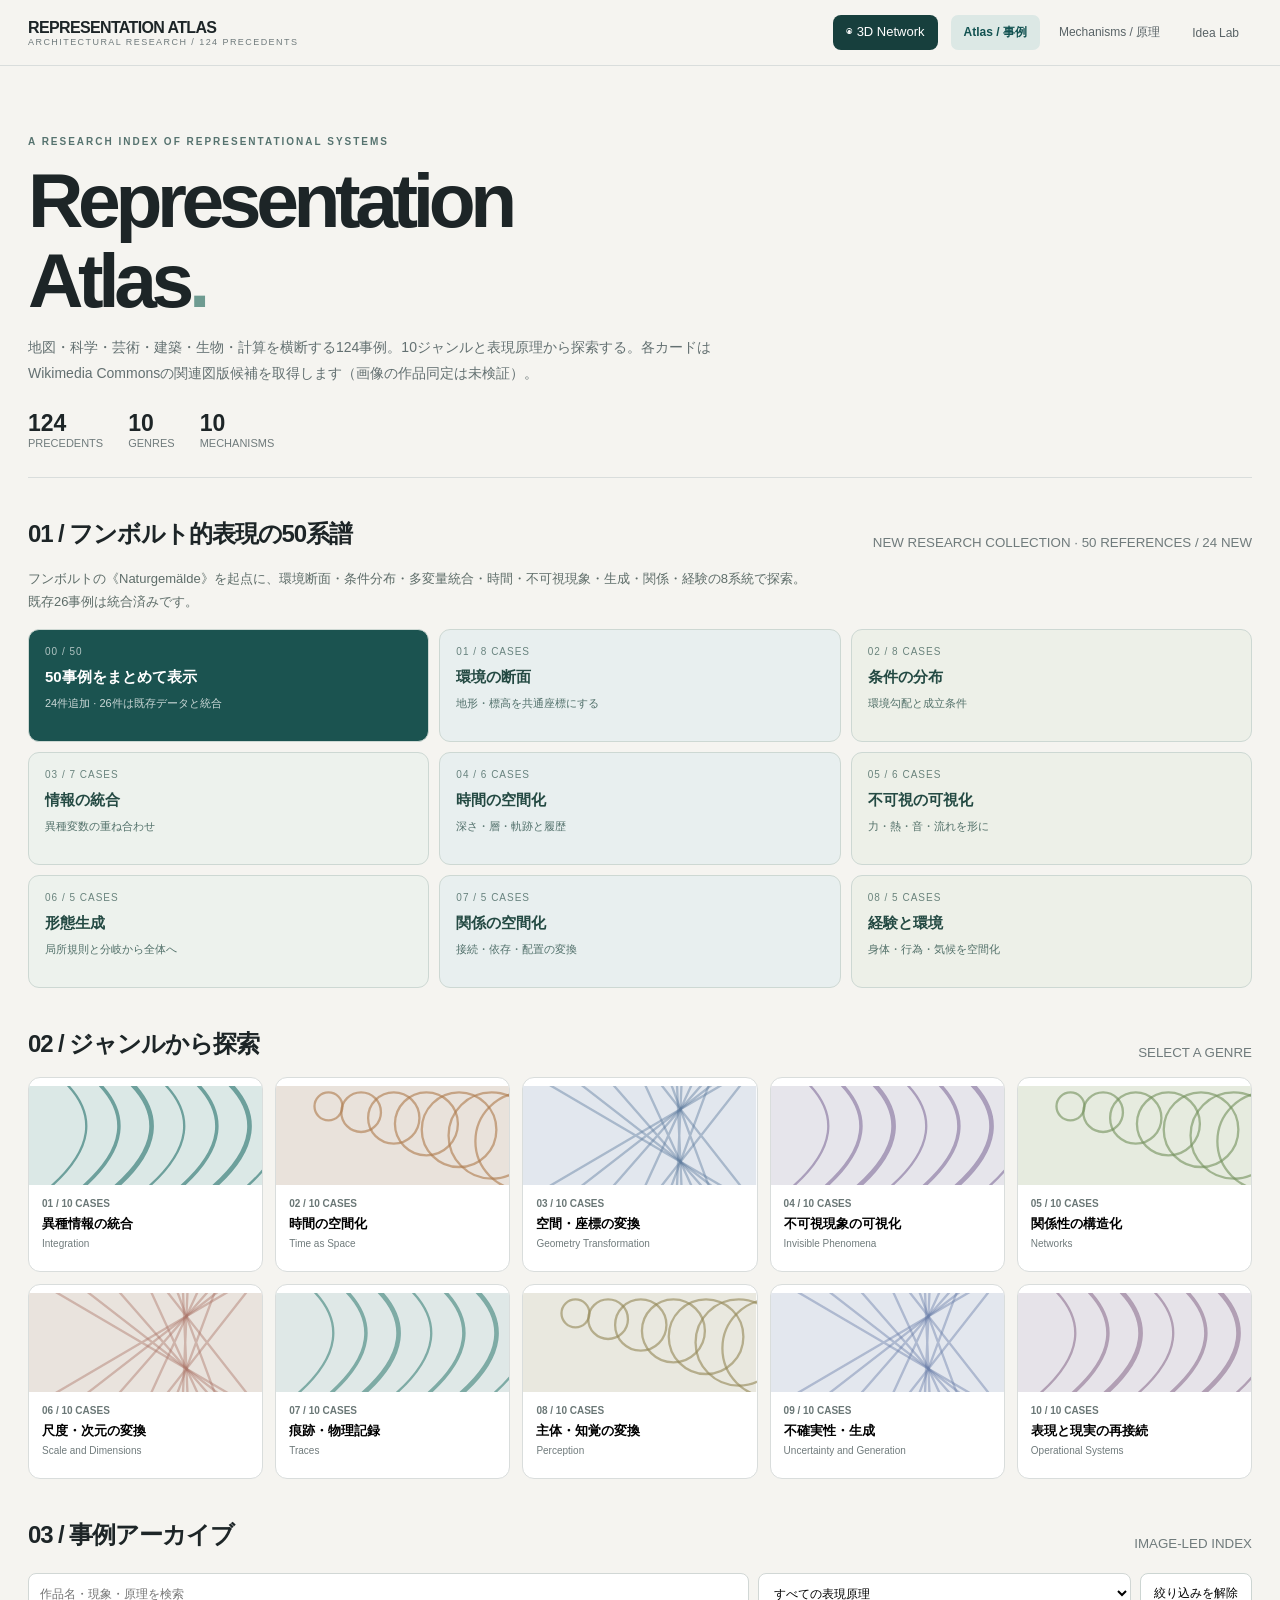
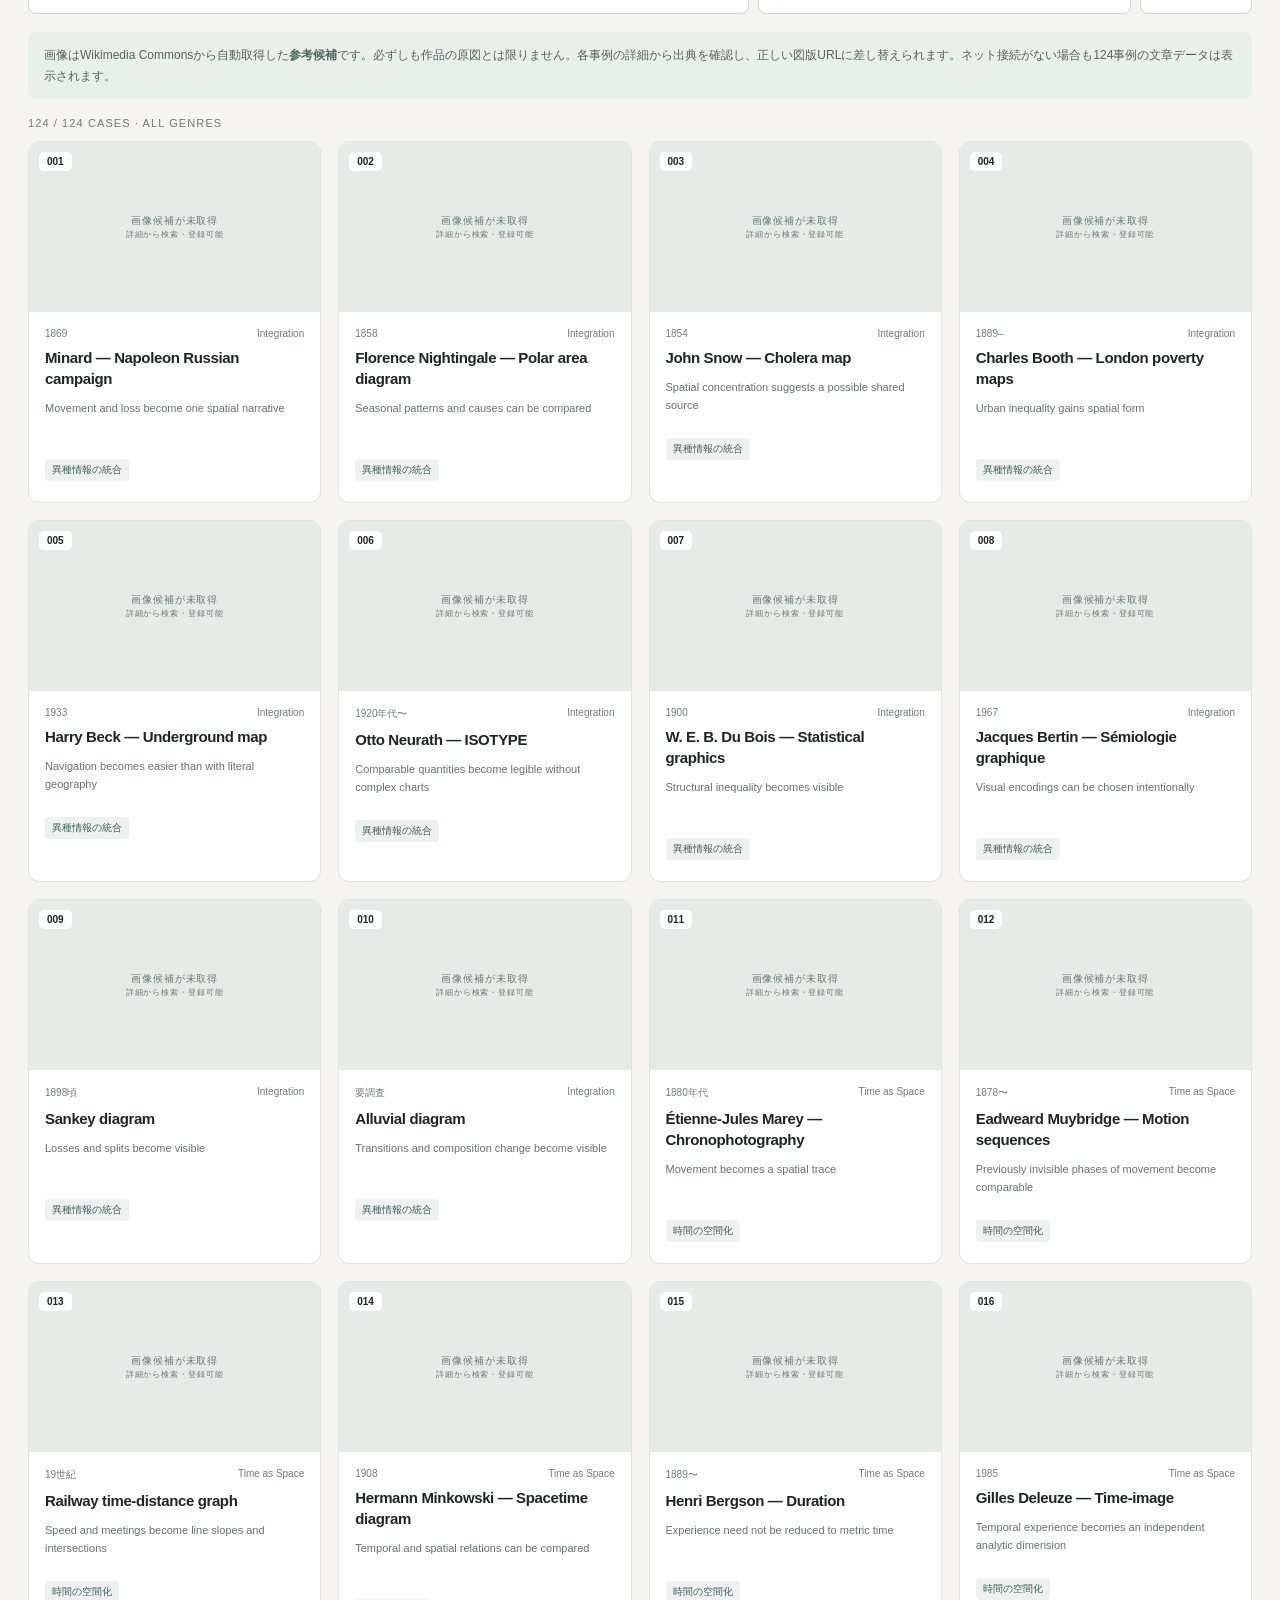
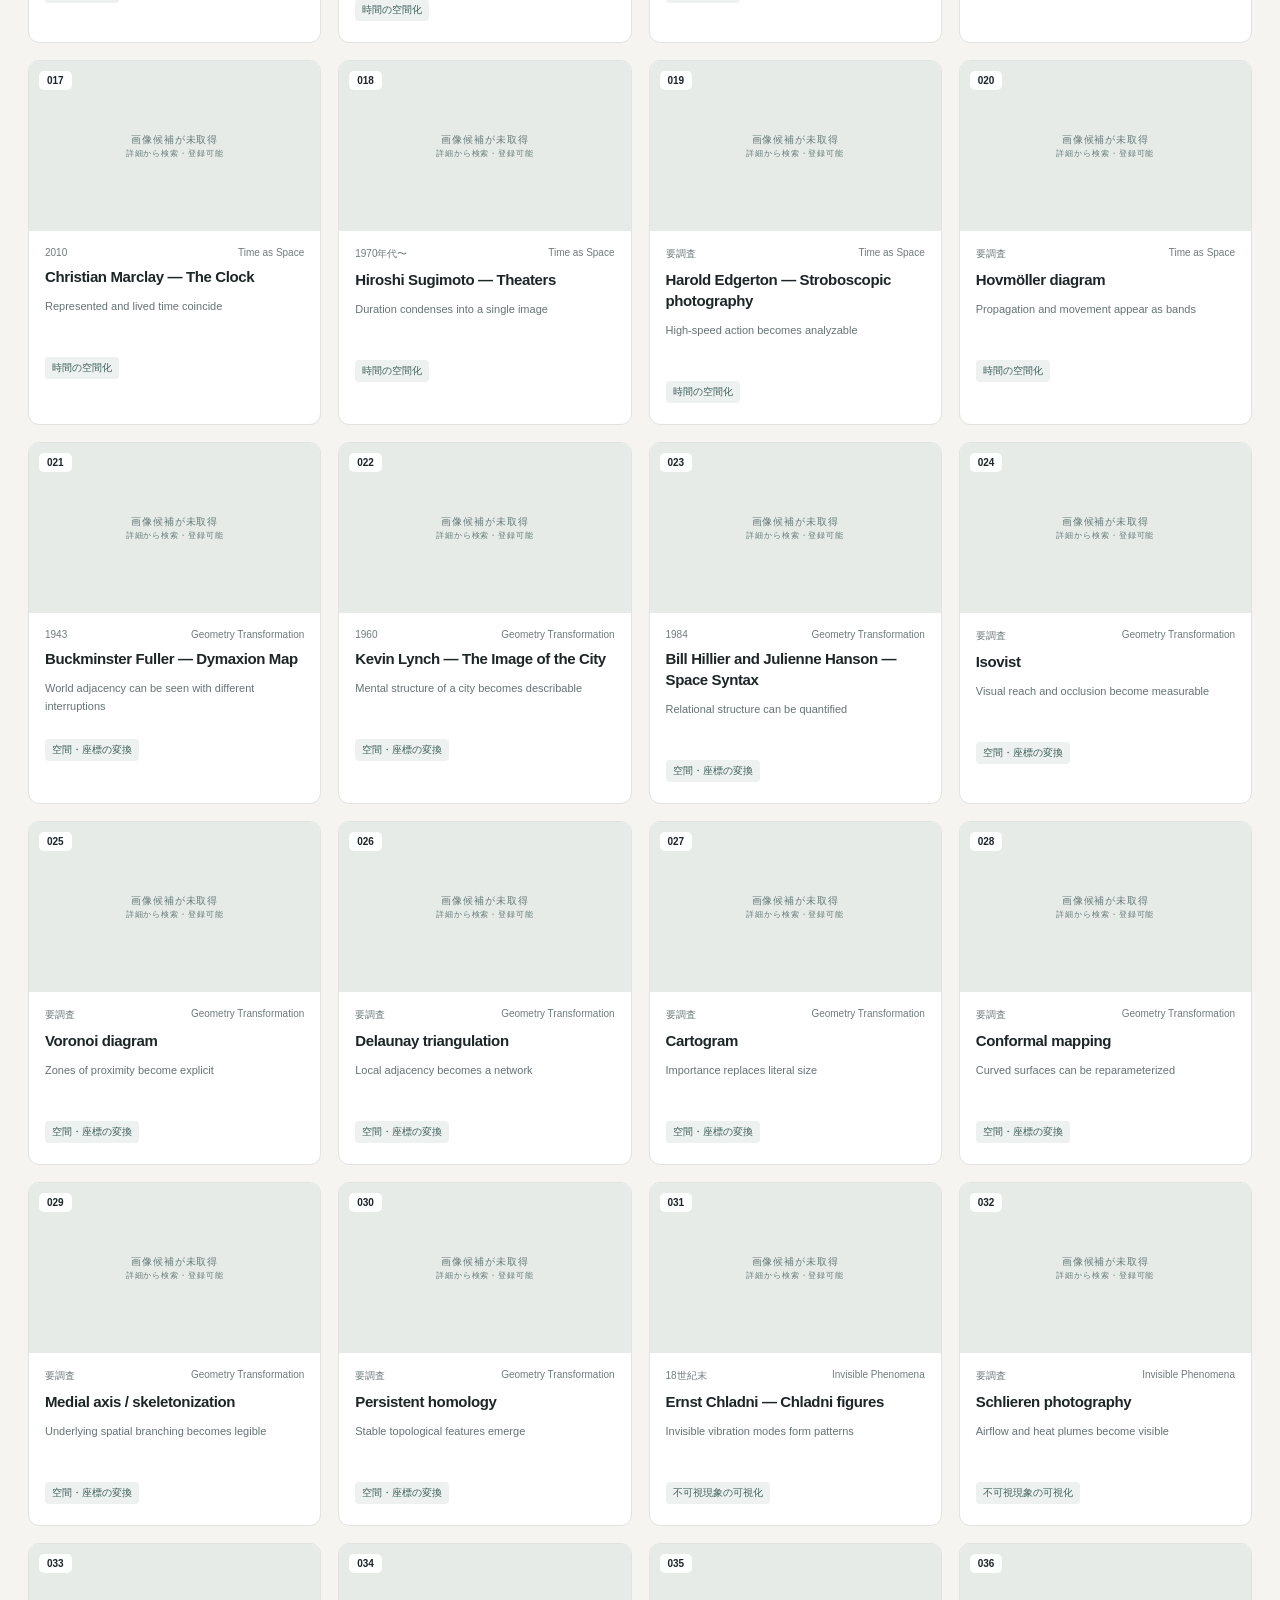
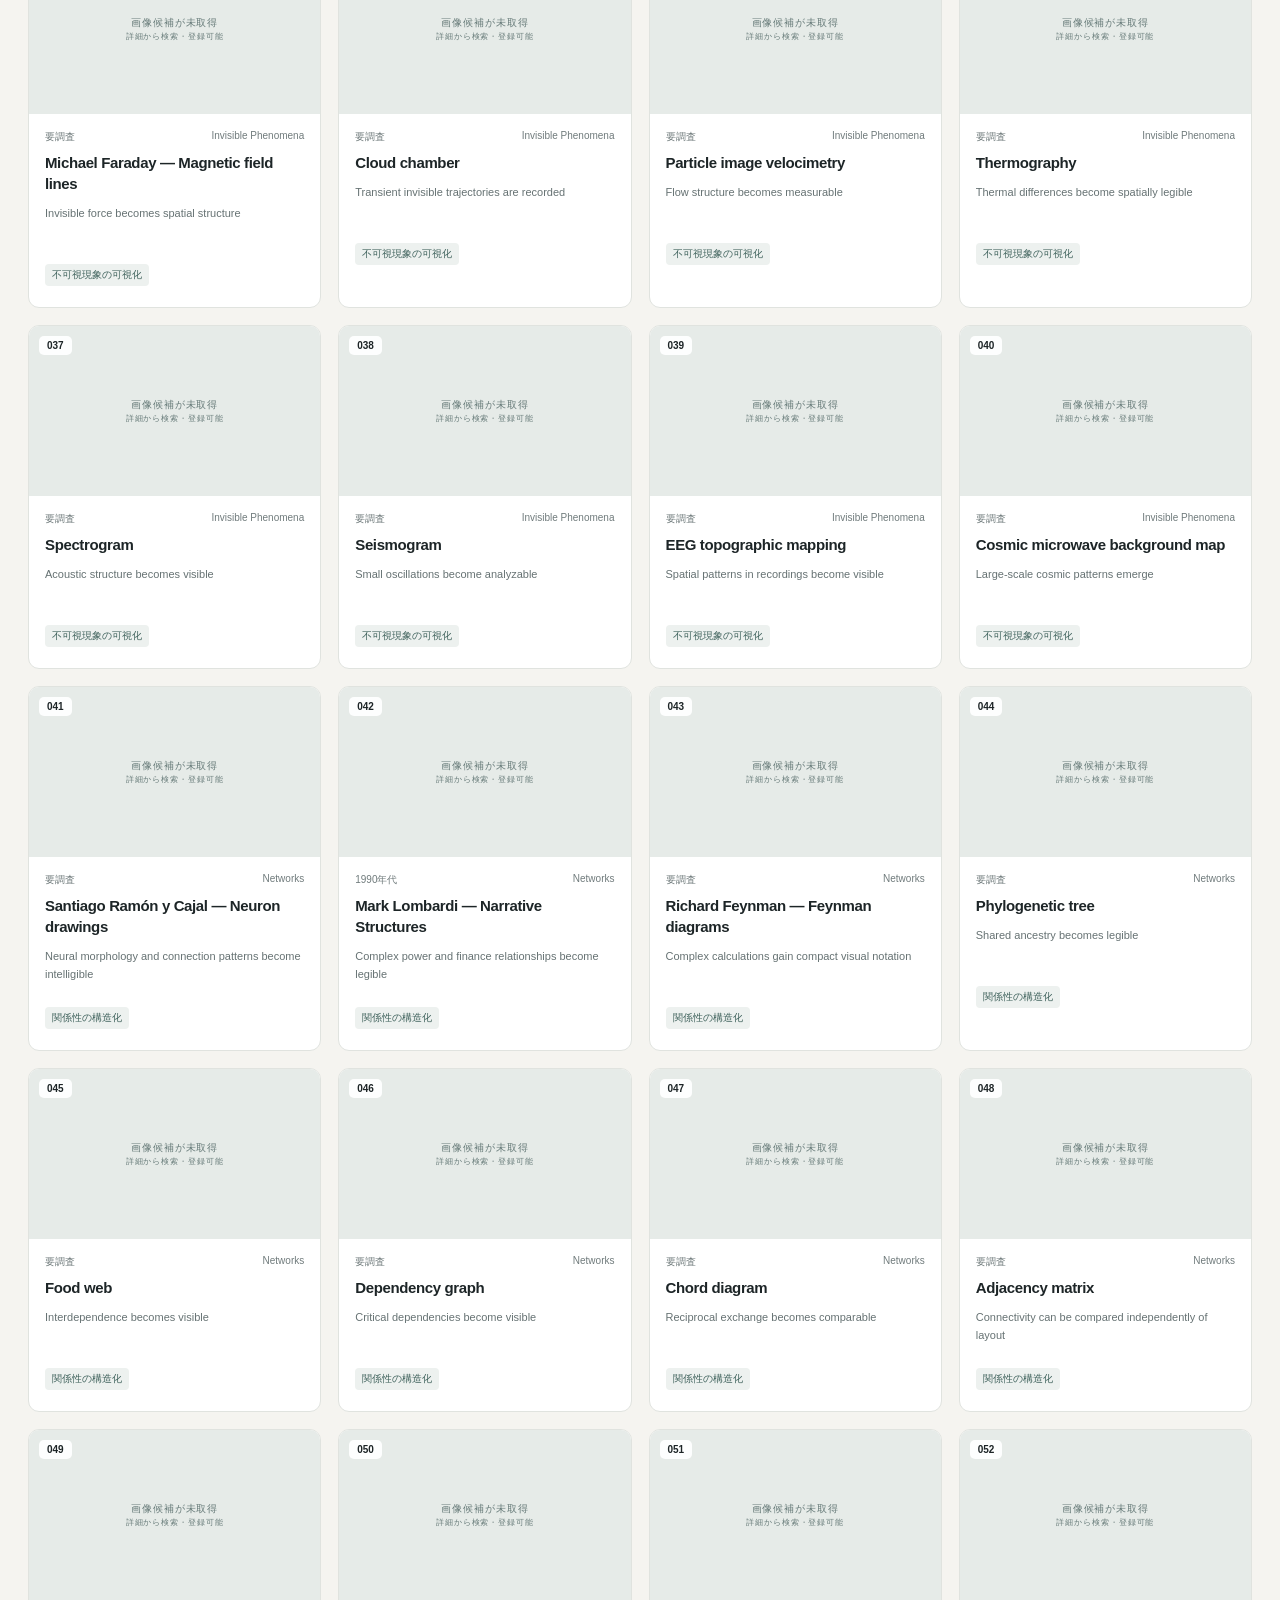
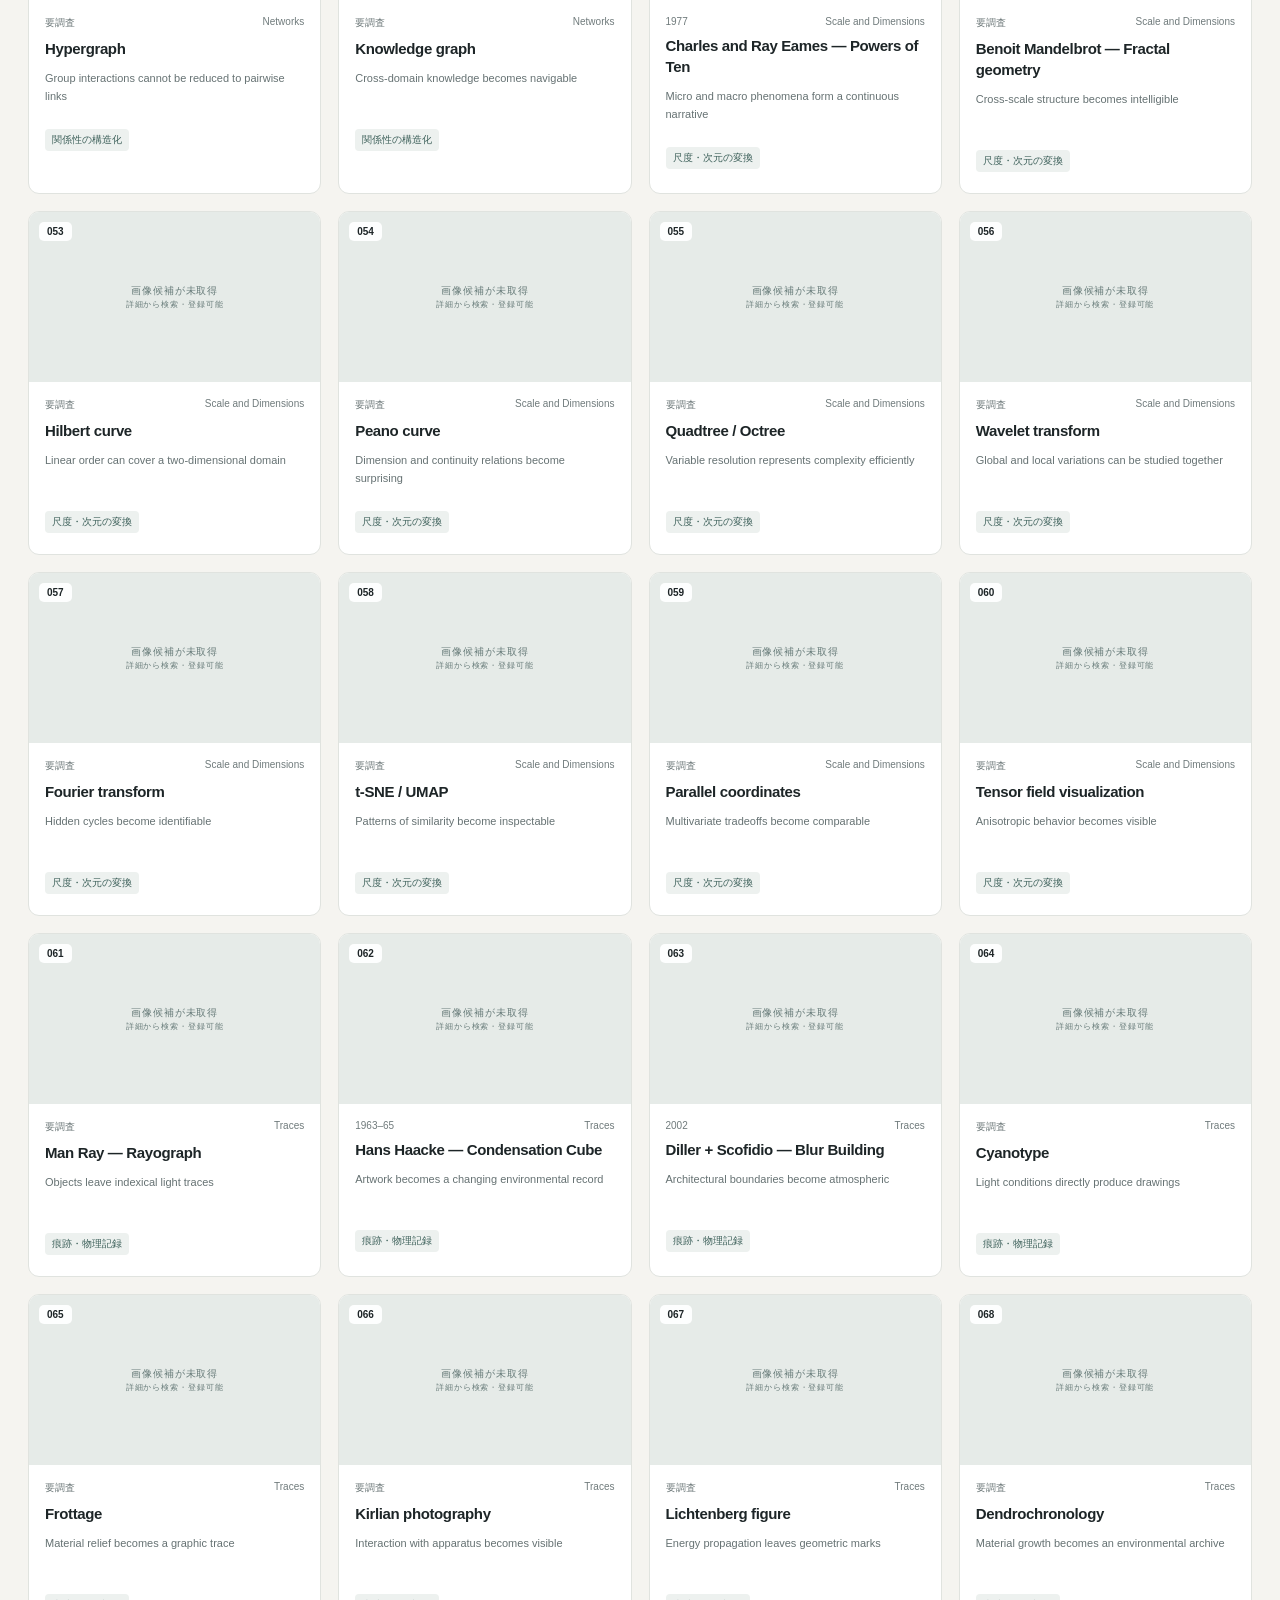
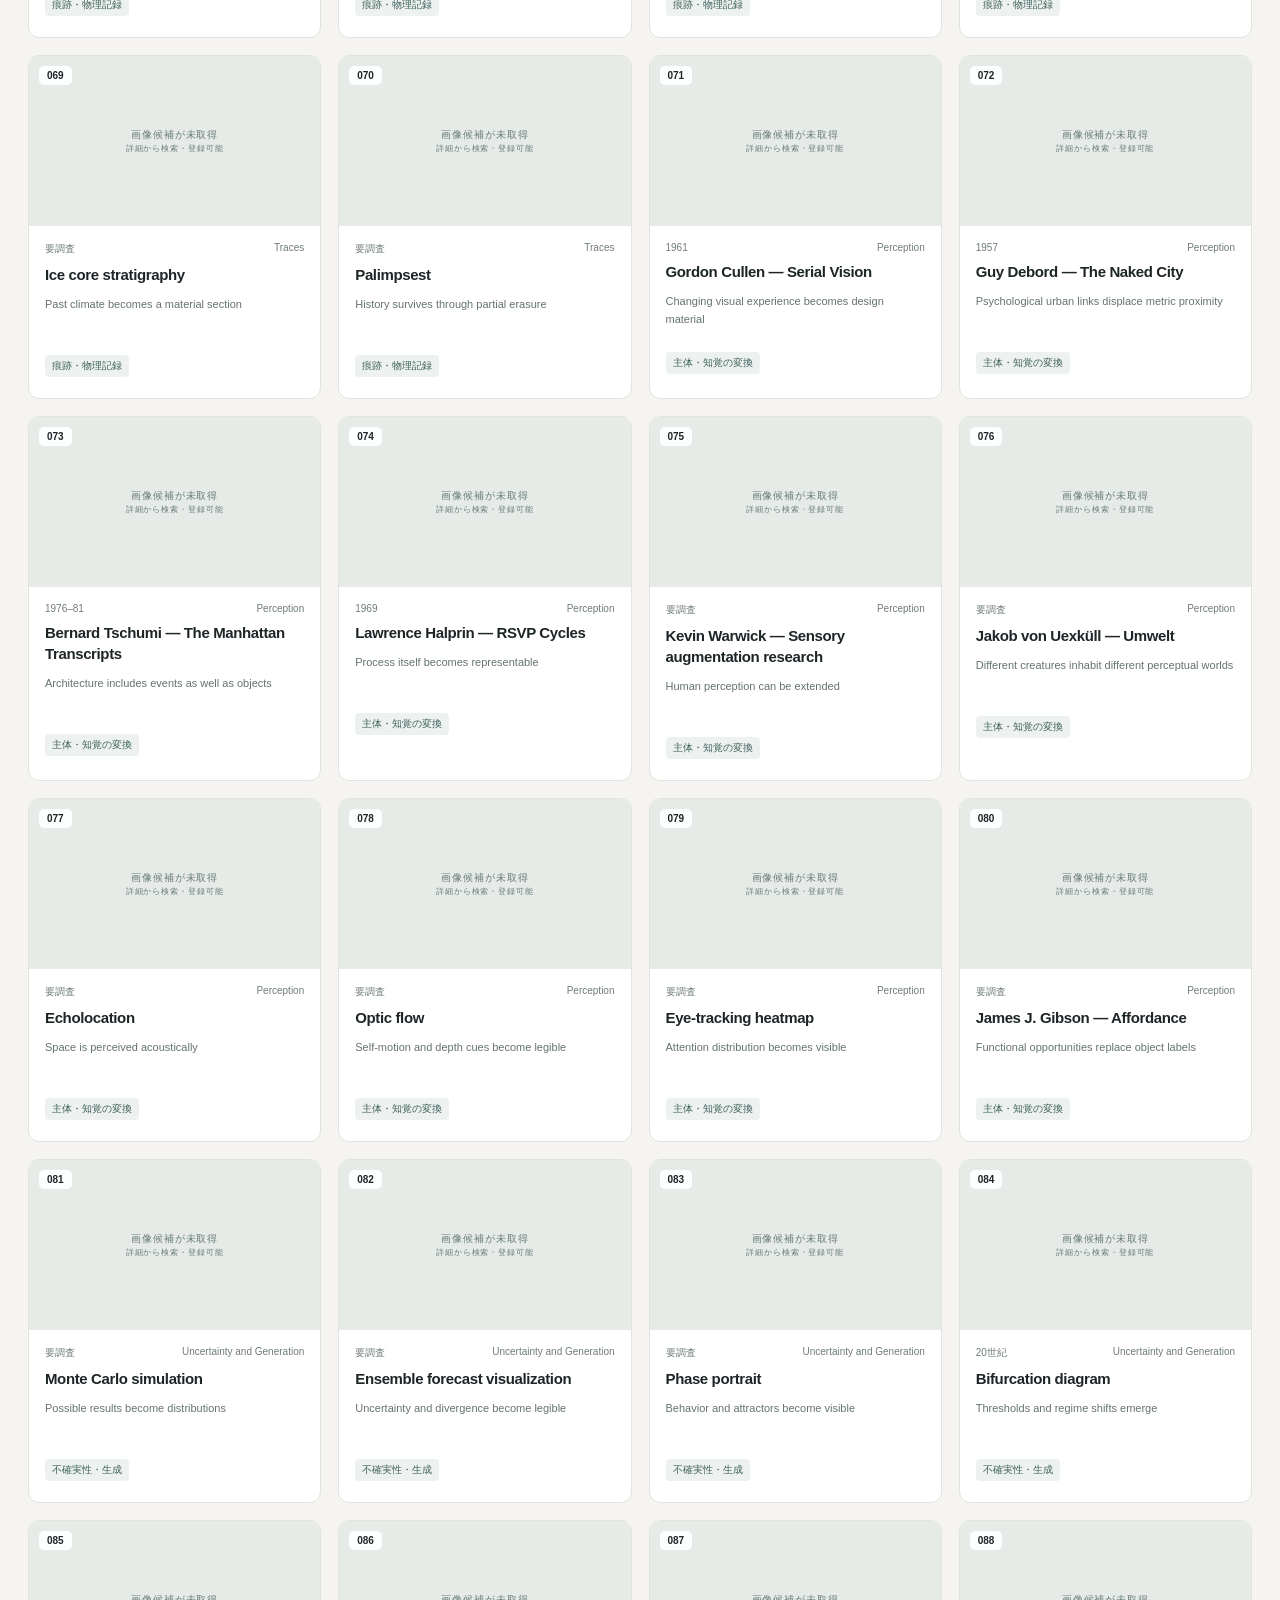
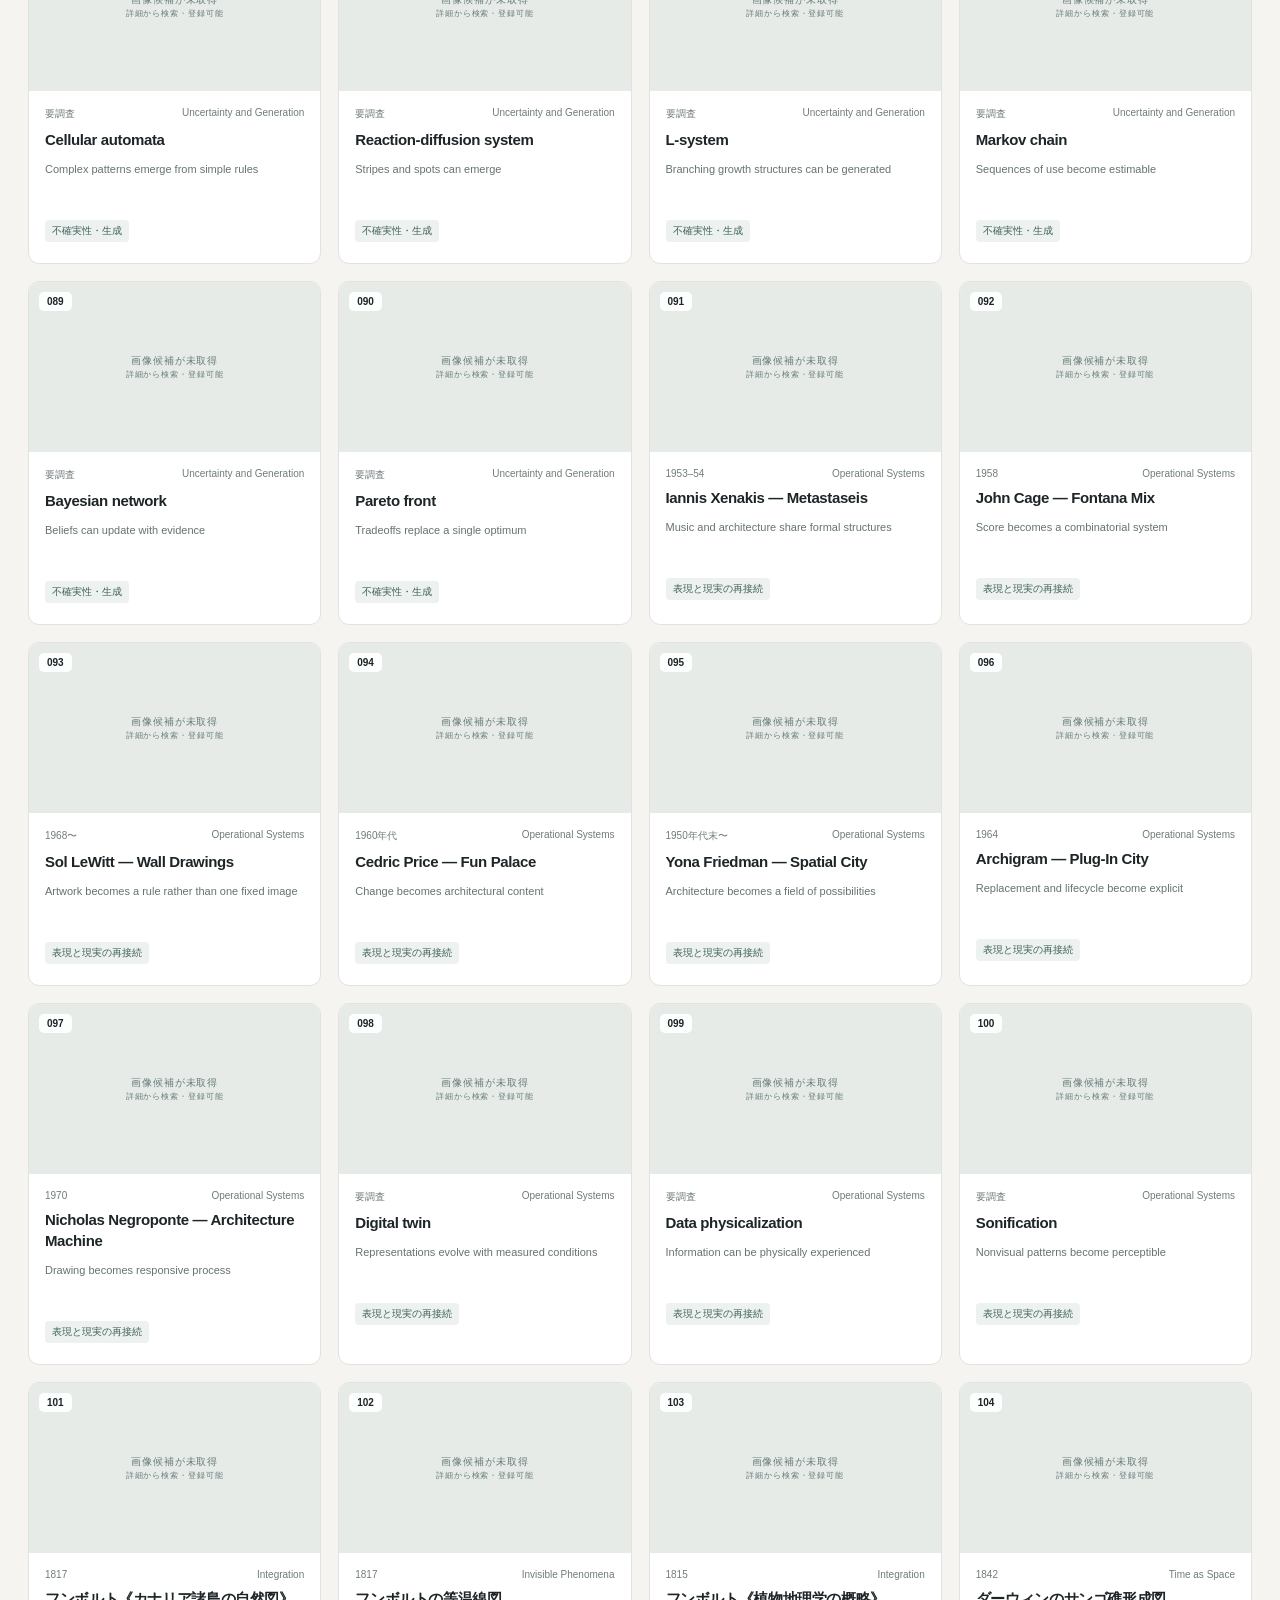
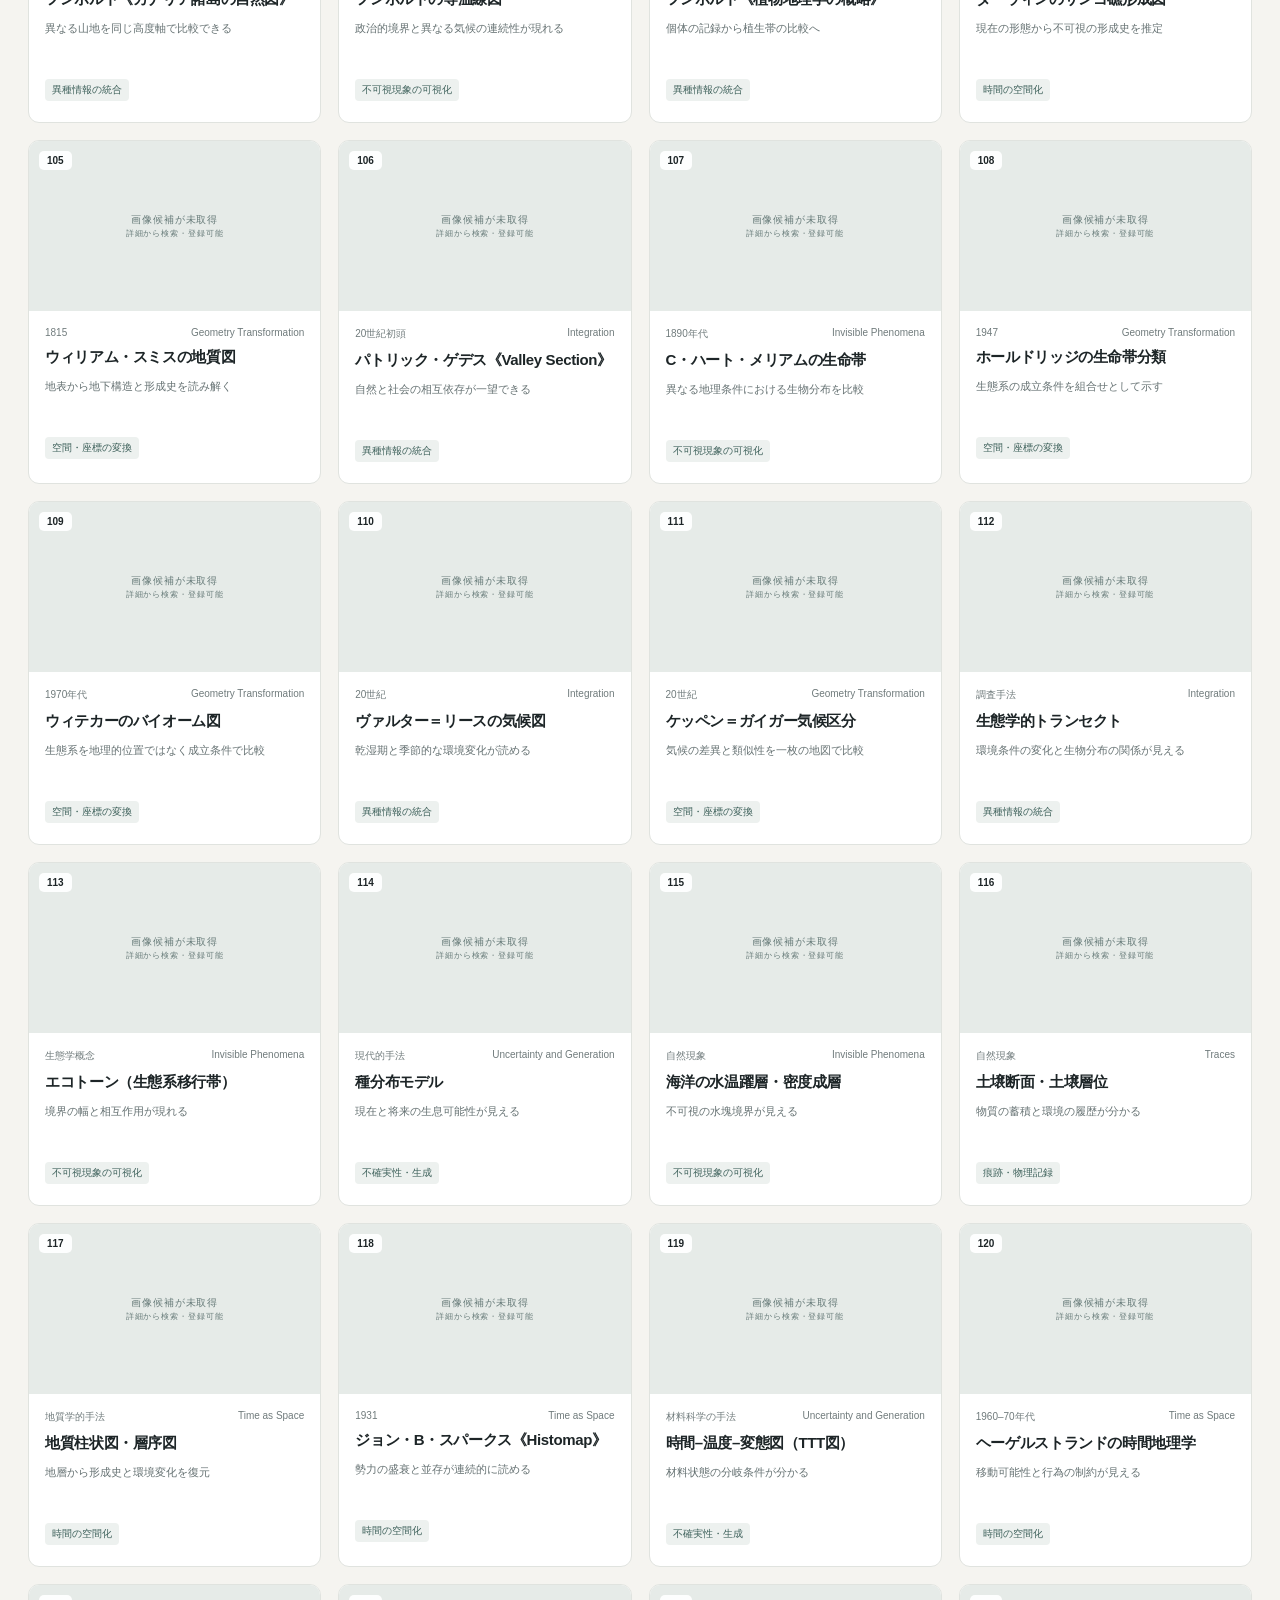
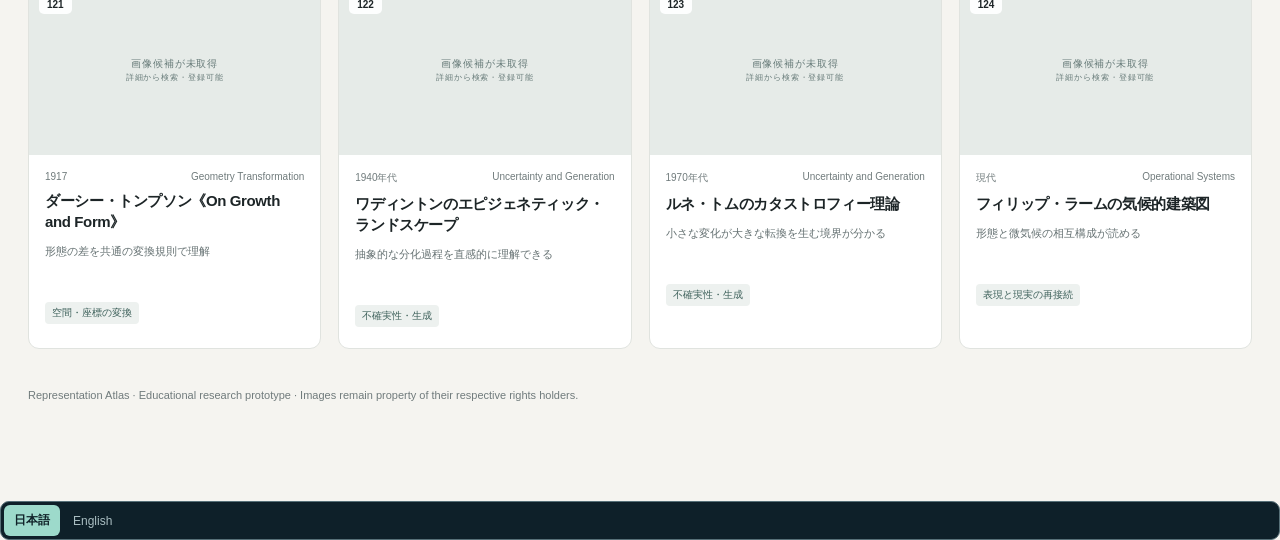
==== commit b6ee3332: "Add files via upload" ====
--- a/index.html
+++ b/index.html
@@ -1,23 +1,43 @@
-<!doctype html><html lang="ja"><head><meta charset="utf-8"><meta name="viewport" content="width=device-width,initial-scale=1,viewport-fit=cover"><meta name="theme-color" content="#101010"><meta name="apple-mobile-web-app-capable" content="yes"><meta name="apple-mobile-web-app-status-bar-style" content="black-translucent"><meta name="apple-mobile-web-app-title" content="Analog Image"><link rel="manifest" href="./manifest.webmanifest"><link rel="apple-touch-icon" href="./icon.png"><title>Analog Image Processor</title><style>
-:root{color-scheme:dark;font-family:ui-monospace,Menlo,Consolas,monospace;background:#101010;color:#f3f3f3}*{box-sizing:border-box}body{margin:0;padding:env(safe-area-inset-top) 0 env(safe-area-inset-bottom)}button,input,select{font:inherit}button{cursor:pointer}.shell{max-width:940px;margin:auto;padding:20px 17px 65px}header{display:flex;align-items:center;justify-content:space-between;gap:12px;border-bottom:1px solid #383838;padding-bottom:16px}h1{font-size:19px;letter-spacing:.09em;margin:0}h2{font-size:12px;letter-spacing:.14em;font-weight:500;margin:24px 0 13px}.sub,.muted{color:#aaa;font-size:11px;line-height:1.65}.tag{border:1px solid #555;padding:6px 9px;font-size:10px;letter-spacing:.06em}.upload{display:flex;gap:10px;align-items:center;flex-wrap:wrap;margin:20px 0}.btn,.filebtn{background:#f2f2f2;color:#111;border:1px solid #f2f2f2;padding:12px 14px;font-size:12px;font-weight:700}.btn.secondary{background:transparent;color:#eee;border-color:#777}.filebtn input{display:none}.grid{display:grid;grid-template-columns:repeat(2,minmax(0,1fr));gap:18px 12px}.effect{border:0;background:none;color:inherit;padding:0;text-align:left;min-width:0}.thumb{aspect-ratio:1.28;background:#202020;border:1px solid #333;display:flex;align-items:center;justify-content:center;overflow:hidden}.thumb canvas{width:100%;height:100%;object-fit:cover}.effect .name{font-size:11px;letter-spacing:.03em;margin-top:8px;display:flex;gap:10px;align-items:baseline}.effect .num{color:#777}.effect.active .thumb{border:2px solid #fff}.editor{display:none}.editor.on{display:block}.gallery.off{display:none}.previewWrap{position:sticky;top:0;background:#101010;z-index:3;padding:12px 0 10px}.preview{background:#202020;display:flex;align-items:center;justify-content:center;max-height:49vh;min-height:170px;overflow:hidden}.preview canvas{display:block;max-width:100%;max-height:49vh;width:auto;height:auto;object-fit:contain}.toolbar{display:flex;justify-content:space-between;gap:8px;align-items:center}.control{margin:16px 0}.control label{display:flex;justify-content:space-between;color:#bbb;font-size:11px;margin-bottom:9px}.control input{width:100%;accent-color:#fff}.control select{background:#202020;color:#fff;border:1px solid #666;width:100%;padding:11px}.seg{display:flex;gap:6px;margin:12px 0}.seg button{flex:1;border:1px solid #666;background:#1d1d1d;color:#eee;padding:11px 3px;font-size:10px}.seg button.chosen{background:#eee;color:#111}.note{border-top:1px solid #333;margin-top:26px;padding-top:15px}.status{font-size:11px;color:#bfbfbf;min-height:18px}.actions{display:flex;gap:8px;flex-wrap:wrap;margin-top:14px}.hidden{display:none!important}@media(min-width:720px){.grid{grid-template-columns:repeat(3,minmax(0,1fr))}.shell{padding-left:28px;padding-right:28px}.preview,.preview canvas{max-height:55vh}}
-</style></head><body><main class="shell"><header><div><h1>ANALOG IMAGE<br>PROCESSOR</h1><div class="sub">WEB EDITION / V5</div></div><div style="display:flex;flex-direction:column;gap:8px;align-items:flex-end"><button class="tag langToggle" id="language" type="button" style="background:transparent;color:#eee;cursor:pointer">日本語 / EN</button><div class="tag" data-i18n="local">LOCAL PROCESSING</div></div></header><section class="gallery" id="gallery"><div class="upload"><label class="filebtn"><span data-i18n="open">+ OPEN IMAGE</span><input type="file" id="file" accept="image/*"></label><span class="sub" id="imageState">写真を選択してください</span></div><h2 data-i18n="select">SELECT EFFECT</h2><div class="grid" id="cards"></div><p class="sub note">SwiftUI版v35を参照して機能移植中です。未移植の設定や計算式があり、完全一致は未検証です。写真はサーバーへ送信しません。</p></section><section class="editor" id="editor"><div class="toolbar"><button class="btn secondary" id="back" data-i18n="gallery">← GALLERY</button><span class="sub" id="effectTitle"></span></div><div class="previewWrap"><div class="preview"><canvas id="output"></canvas></div><div class="status" id="status"></div></div><div id="styleBlock" hidden><h2 data-i18n="style">STYLE</h2><div class="seg" id="styles"></div><h2 data-i18n="preset">PRESET</h2><select id="stylePreset" class="btn secondary" style="width:100%;text-align:left"></select></div><h2 data-i18n="adjustments">ADJUSTMENTS</h2><div id="controls"></div><div class="actions"><button class="btn" id="save" data-i18n="save">SAVE IMAGE</button><button class="btn secondary" id="reset" data-i18n="reset">RESET</button><label class="btn secondary"><span data-i18n="change">CHANGE PHOTO</span><input type="file" id="replace" accept="image/*" hidden></label></div><p class="sub note">画像は端末内で処理されます。iPhoneではSAVE IMAGEから共有・写真に保存を選択してください。高解像度の画像では処理に時間がかかる場合があります。</p></section></main><script src="./effects.js?v=5"></script><script>
-const UI={en:{local:'LOCAL PROCESSING',open:'+ OPEN IMAGE',select:'SELECT EFFECT',gallery:'← GALLERY',style:'STYLE',preset:'PRESET',adjustments:'ADJUSTMENTS',save:'SAVE IMAGE',reset:'RESET',change:'CHANGE PHOTO',choose:'Choose a photo',error:'Unable to open image',processing:'PROCESSING…',preview:'PREVIEW',original:'ORIGINAL',direction:'DIRECTION',curve:'CURVE'},ja:{local:'端末内で画像処理',open:'+ 写真を開く',select:'エフェクトを選択',gallery:'← ギャラリー',style:'スタイル',preset:'プリセット',adjustments:'調整項目',save:'画像を保存',reset:'初期設定に戻す',change:'写真を変更',choose:'写真を選択してください',error:'画像を読み込めませんでした',processing:'処理中…',preview:'プレビュー',original:'元画像',direction:'歪みの方向',curve:'曲線の強さ'}};
-const LABEL_JA={threshold:'しきい値',scale:'ドットの大きさ',pattern:'パターン',color:'色',greenIntensity:'緑の強さ',gain:'増幅',contrast:'コントラスト',grain:'粒子',grainSize:'粒子サイズ',grainDensity:'粒子密度',glow:'発光',scope:'スコープ',scopeSize:'スコープサイズ',edgeSoftness:'輪郭のぼかし',crosshair:'照準',zoom:'ズーム',brightness:'明るさ',scanlines:'走査線',pixelGrid:'ピクセル格子',chromaticShift:'色ずれ',curvature:'湾曲',bloom:'光のにじみ',noise:'ノイズ',frame:'フレーム',exposure:'露出',saturation:'彩度',temperature:'色温度',haze:'霧',blur:'ぼかし',fade:'退色',vignette:'周辺減光',greenBoost:'緑の強調',skyBlue:'空の青',nostalgia:'ノスタルジー',fluorescent:'蛍光灯',unevenLight:'照明のムラ',yellowCast:'黄色の色かぶり',void:'空虚感',unrealLight:'非現実的な光',palette:'配色',dotSize:'ドットサイズ',inkDensity:'インク濃度',misregistration:'版ずれ',paper:'紙の明るさ',minimumArea:'最小領域',lineWidth:'線幅',opacity:'不透明度',monochrome:'モノクロ',showBoxes:'枠を表示',showCenters:'中心を表示',detectDark:'暗部を検出',showCoordinates:'座標を表示',showEdges:'接続線を表示',edgeDensity:'接続線の密度',intensity:'強度',blockSize:'ブロックサイズ',smear:'引き伸ばし',density:'密度',seed:'ランダム配置',waveDistortion:'波状の歪み',waveScale:'波の細かさ',verticalTrails:'縦方向の引き伸ばし',blockScatter:'ブロックの散乱',greenBleed:'緑のにじみ',characterSet:'文字セット',background:'背景',characterSize:'文字サイズ',fontWeight:'文字の太さ',spacing:'文字間隔',invert:'反転',gamma:'ガンマ',halation:'ハレーション',lightLeak:'光漏れ',polygonSize:'ポリゴンサイズ',edgeSensitivity:'輪郭感度',irregularity:'不規則さ',colorSimplification:'色数の簡略化',outline:'輪郭線',colorMode:'色モード',frequency:'周波数',angle:'角度',inkSpread:'インクの広がり',paperColor:'紙の色',tracking:'トラッキング',colorBleed:'色のにじみ',tapeNoise:'テープノイズ',dropout:'信号欠落',headSwitching:'画面下部の乱れ',softness:'柔らかさ',tapeAge:'テープの経年劣化',projection:'投影方式',direction:'歪みの方向',curve:'曲線の強さ',distortion:'歪みの強さ',fieldOfView:'画角',centerX:'中心 X',centerY:'中心 Y',chromaticAberration:'色収差'};
-const VALUE_JA={'FULL FRAME':'全画面','CIRCULAR':'円形','BULGE':'外向き（膨張）','PINCH':'内向き（収縮）','BLACK':'黒','WHITE':'白','GREEN':'緑','MONOCHROME':'モノクロ','ORIGINAL':'元の色','ORIGINAL COLOR':'元の色','DREAMCORE':'ドリームコア','BACKROOMS':'バックルーム','LIMINAL SPACE':'リミナルスペース'};
-let language=localStorage.getItem('analog-lang')==='ja'?'ja':'en';
-const tr=k=>UI[language][k]||k;const displayValue=v=>language==='ja'?(VALUE_JA[v]||v):v;
-function updateLanguage(){document.documentElement.lang=language;$('language').textContent=language==='ja'?'ENGLISH / 日本語':'日本語 / EN';document.querySelectorAll('[data-i18n]').forEach(el=>el.textContent=tr(el.dataset.i18n));if(!original)$('imageState').textContent=tr('choose');if($('editor').classList.contains('on'))makeControls();}
-$('language').onclick=()=>{language=language==='en'?'ja':'en';localStorage.setItem('analog-lang',language);updateLanguage()};
-const $=id=>document.getElementById(id),canvas=$('output'),thumbs=[];let original=null,current=0,style='DREAMCORE',preset='',values={},state={},renderTimer=null;const defaults=i=>Object.fromEntries(Object.entries(config[i]).map(([k,s])=>[k,Array.isArray(s)&&typeof s[0]==='number'?s[0]:s[0]]));
-function renderCards(){let host=$('cards');host.replaceChildren();names.forEach((name,i)=>{let b=document.createElement('button');b.className='effect';b.innerHTML=`<div class="thumb"><canvas width="224" height="176"></canvas></div><div class="name"><span class="num">${String(i+1).padStart(2,'0')}</span><span>${name}</span></div>`;b.onclick=()=>openEffect(i);host.appendChild(b);thumbs[i]=b.querySelector('canvas')});updateThumbs()}
-function loadFile(file){if(!file)return;let url=URL.createObjectURL(file),im=new Image();im.onload=()=>{original=make(im.naturalWidth,im.naturalHeight);original.getContext('2d').drawImage(im,0,0);URL.revokeObjectURL(url);$('imageState').textContent=`${file.name} · ${im.naturalWidth} × ${im.naturalHeight}`;updateThumbs();if($('editor').classList.contains('on'))render()};im.onerror=()=>{URL.revokeObjectURL(url);alert(tr('error'))};im.src=url}
-$('file').onchange=e=>loadFile(e.target.files[0]);$('replace').onchange=e=>loadFile(e.target.files[0]);
-function openEffect(i){if(!original){$('file').click();return}current=i;values=state[i]?{...state[i].values}:defaults(i);style=state[i]?.style||'DREAMCORE';preset=state[i]?.preset||stylePresets[style][0];$('gallery').classList.add('off');$('editor').classList.add('on');$('effectTitle').textContent=names[i];$('styleBlock').hidden=i!==3;makeControls();render();scrollTo(0,0)}
-$('back').onclick=()=>{$('gallery').classList.remove('off');$('editor').classList.remove('on');updateThumbs()};$('reset').onclick=()=>{values=defaults(current);preset=stylePresets[style][0];makeControls();render()};
-function makeControls(){let host=$('controls');host.replaceChildren();for(let [key,spec] of Object.entries(config[current])){if(current===3){let onlyDream=['greenBoost','skyBlue','nostalgia'],onlyBack=['fluorescent','unevenLight','yellowCast'],onlyLiminal=['void','unrealLight'];if((onlyDream.includes(key)&&style!=='DREAMCORE')||(onlyBack.includes(key)&&style!=='BACKROOMS')||(onlyLiminal.includes(key)&&style!=='LIMINAL SPACE'))continue}let wrap=document.createElement('div');wrap.className='control';let lab=document.createElement('label');lab.textContent=language==='ja'?(LABEL_JA[key]||key):key.replace(/([A-Z])/g,' $1').toUpperCase();if(typeof spec[0]==='string'){let sel=document.createElement('select');spec.forEach(x=>{let opt=document.createElement('option');opt.value=x;opt.textContent=displayValue(x);sel.appendChild(opt)});sel.value=values[key];sel.onchange=()=>{values[key]=sel.value;requestRender()};wrap.append(lab,sel)}else{let span=document.createElement('span');span.textContent=values[key];lab.appendChild(span);let inp=document.createElement('input');inp.type='range';inp.min=spec[1];inp.max=spec[2];inp.step=spec[3]||1;inp.value=values[key];inp.oninput=()=>{values[key]=Number(inp.value);span.textContent=inp.value;requestRender()};wrap.append(lab,inp)}host.appendChild(wrap)}let st=$('styles');st.replaceChildren();styles.forEach(x=>{let b=document.createElement('button');b.textContent=displayValue(x);b.className=x===style?'chosen':'';b.onclick=()=>{style=x;preset=stylePresets[x][0];makeControls();requestRender()};st.appendChild(b)});let sel=$('stylePreset');sel.replaceChildren();stylePresets[style].forEach(x=>{let opt=document.createElement('option');opt.value=x;opt.textContent=displayValue(x);sel.appendChild(opt)});if(!stylePresets[style].includes(preset))preset=stylePresets[style][0];sel.value=preset;sel.onchange=()=>{preset=sel.value;requestRender()}}
-function requestRender(){clearTimeout(renderTimer);renderTimer=setTimeout(render,75)}
-function render(){if(!original)return;state[current]={values:{...values},style,preset};let scale=Math.min(1,1100/Math.max(original.width,original.height)),w=Math.max(1,Math.round(original.width*scale)),h=Math.max(1,Math.round(original.height*scale)),src=make(w,h);src.getContext('2d').drawImage(original,0,0,w,h);try{let res=effect(src,current,values,style,preset);canvas.width=w;canvas.height=h;canvas.getContext('2d').drawImage(res,0,0);$('status').textContent=`${tr('preview')} ${w} × ${h} · ${tr('original')} ${original.width} × ${original.height}`}catch(err){$('status').textContent='RENDER ERROR: '+err.message;console.error(err)}}
-function updateThumbs(){thumbs.forEach((c,i)=>{let t=c.getContext('2d');t.fillStyle='#222';t.fillRect(0,0,c.width,c.height);if(!original)return;let scale=Math.max(c.width/original.width,c.height/original.height),w=original.width*scale,h=original.height*scale;t.drawImage(original,(c.width-w)/2,(c.height-h)/2,w,h);try{let rendered=effect(c,i,state[i]?.values||defaults(i),state[i]?.style||'DREAMCORE',state[i]?.preset||'');t.clearRect(0,0,c.width,c.height);t.drawImage(rendered,0,0)}catch(err){console.warn(names[i],err)}})}
-$('save').onclick=async()=>{if(!original)return;let btn=$('save');btn.disabled=true;btn.textContent=tr('processing');await new Promise(r=>setTimeout(r,30));try{let w=original.width,h=original.height,limit=3200,scale=Math.min(1,limit/Math.max(w,h)),src=make(Math.round(w*scale),Math.round(h*scale));src.getContext('2d').drawImage(original,0,0,src.width,src.height);let res=effect(src,current,values,style,preset);let blob=await new Promise(resolve=>res.toBlob(resolve,'image/png'));if(!blob)throw Error('PNGの作成に失敗');let file=new File([blob],'analog-image.png',{type:'image/png'});if(navigator.canShare?.({files:[file]})){try{await navigator.share({files:[file],title:'Analog Image Processor'});return}catch(e){if(e.name==='AbortError')return}}let url=URL.createObjectURL(blob),a=document.createElement('a');a.href=url;a.download='analog-image.png';a.click();setTimeout(()=>URL.revokeObjectURL(url),30000)}catch(e){alert('保存に失敗しました: '+e.message)}finally{btn.disabled=false;btn.textContent=tr('save')}};
-if('serviceWorker'in navigator)window.addEventListener('load',()=>navigator.serviceWorker.register('./sw.js').catch(console.warn));renderCards();updateLanguage();
-</script></body></html>
+<!doctype html><html lang="ja"><head><meta name="robots" content="noindex, nofollow, noarchive"><meta charset="utf-8"><meta name="viewport" content="width=device-width, initial-scale=1"><title>Representation Atlas — Visual Research Archive</title><meta name="theme-color" content="#f5f4f0"><style>
+:root{--bg:#f5f4f0;--paper:#fff;--ink:#1d2527;--muted:#707b7c;--line:#d9dddc;--accent:#155f60}*{box-sizing:border-box}body{margin:0;background:var(--bg);color:var(--ink);font-family:Inter,-apple-system,BlinkMacSystemFont,"Hiragino Kaku Gothic ProN","Yu Gothic",sans-serif}button,input,select{font:inherit}button{cursor:pointer}a{color:inherit;text-decoration:none}.top{position:sticky;top:0;z-index:50;background:#f5f4f0ed;border-bottom:1px solid var(--line);backdrop-filter:blur(14px)}.top-inner{max-width:1550px;margin:auto;padding:15px 28px;display:flex;align-items:center;justify-content:space-between;gap:16px}.logo{font-size:16px;font-weight:800;letter-spacing:-.04em}.logo small{display:block;font-size:9px;letter-spacing:.16em;font-weight:500;color:var(--muted)}nav{display:flex;gap:6px}nav button{border:0;background:transparent;padding:9px 13px;border-radius:7px;color:#596366;font-size:12px}nav button.active{background:#dce8e5;color:#125251;font-weight:700}.wrap{max-width:1550px;margin:auto;padding:30px 28px 100px}.hero{padding:40px 0 28px;border-bottom:1px solid var(--line)}.eyebrow{font-size:10px;letter-spacing:.2em;font-weight:750;color:#56736f}.hero h1{font-size:clamp(38px,6vw,85px);line-height:1.04;letter-spacing:-.07em;margin:14px 0}.hero p{max-width:730px;color:#637071;line-height:1.85;font-size:14px}.stats{display:flex;gap:25px;margin-top:23px;font-size:11px;color:var(--muted)}.stats b{font-size:23px;color:var(--ink);display:block}.section-title{display:flex;justify-content:space-between;align-items:end;gap:12px;margin:40px 0 17px}.section-title h2{font-size:24px;letter-spacing:-.045em;margin:0}.section-title small{color:var(--muted)}.genre-grid{display:grid;grid-template-columns:repeat(5,minmax(0,1fr));gap:12px}.genre{position:relative;text-align:left;border:1px solid var(--line);background:white;border-radius:12px;overflow:hidden;padding:0;min-height:195px;transition:.2s}.genre:hover,.genre.active{border-color:#327c77;transform:translateY(-2px)}.genre-art{height:99px;position:relative;overflow:hidden}.genre-art svg{width:100%;height:100%}.genre-text{padding:13px}.genre-text b{font-size:13px;display:block}.genre-text small{font-size:10px;color:var(--muted)}.genre-number{font-size:10px;font-weight:700;color:#6a7776;margin-bottom:6px}.toolbar{display:flex;flex-wrap:wrap;gap:9px;margin:22px 0 18px}.toolbar input,.toolbar select{border:1px solid #d1d7d5;background:#fff;padding:11px;border-radius:8px;min-height:41px;font-size:12px}.toolbar input{flex:2;min-width:180px}.toolbar select{flex:1;min-width:150px}.action{border:1px solid #ccd5d2;background:#fff;border-radius:8px;padding:10px 13px;font-size:12px}.action:hover{border-color:var(--accent)}.count{font-size:11px;color:var(--muted);letter-spacing:.1em;margin-bottom:12px}.cards{display:grid;grid-template-columns:repeat(4,minmax(0,1fr));gap:17px}.case{border:1px solid #e0e3df;border-radius:11px;overflow:hidden;background:white;min-width:0;transition:transform .2s,border-color .2s}.case:hover{transform:translateY(-3px);border-color:#a8b9b4}.case-photo{height:170px;background:#e6ebe8;position:relative;overflow:hidden;display:flex;align-items:center;justify-content:center}.case-photo img{width:100%;height:100%;object-fit:contain;background:#f1f2ee}.case-photo .placeholder{font-size:10px;letter-spacing:.09em;color:#667a78;text-align:center;padding:12px}.case-photo .num{position:absolute;top:10px;left:10px;background:#fffffff0;padding:4px 8px;border-radius:5px;font-size:10px;font-weight:750}.case-info{padding:16px}.case-info h3{font-size:15px;line-height:1.4;margin:8px 0 10px;letter-spacing:-.025em}.case-info p{font-size:11px;line-height:1.65;color:#667273;margin:0 0 12px;min-height:48px}.pill{display:inline-block;border-radius:4px;padding:4px 7px;font-size:10px;background:#edf1ef;color:#3e615b;margin:0 4px 5px 0}.case-meta{font-size:10px;color:var(--muted);display:flex;justify-content:space-between}.modal-bg{position:fixed;inset:0;background:#152220a6;z-index:100;display:flex;align-items:center;justify-content:center;padding:18px}.modal{width:min(940px,100%);max-height:92vh;overflow:auto;background:white;border-radius:13px;position:relative}.modal-close{position:sticky;top:12px;float:right;z-index:4;margin:12px;background:#fff;border:1px solid #d2dad6;border-radius:8px;padding:7px 13px}.modal-inner{padding:22px 28px 34px}.modal-photo{width:100%;height:310px;object-fit:contain;background:#eff2ef;border-radius:9px}.modal h2{font-size:27px;letter-spacing:-.04em}.detail-grid{display:grid;grid-template-columns:1fr 1fr;gap:12px}.detail-panel{background:#f5f7f5;border-radius:8px;padding:15px}.detail-panel small{font-size:10px;color:#63746e;letter-spacing:.1em}.detail-panel p{font-size:13px;line-height:1.7;margin:8px 0}.credit{font-size:11px;color:#66716d;line-height:1.7}.link{color:#126f70;text-decoration:underline;word-break:break-all}.idea{padding:18px;background:white;border:1px solid var(--line);border-radius:9px;margin-bottom:12px}.idea h3{margin:0 0 8px}.idea p{font-size:12px;color:#66716e}.note{padding:13px 16px;background:#e9efeb;border-radius:8px;color:#506660;font-size:12px;line-height:1.7;margin:18px 0}.empty{padding:40px;text-align:center;color:var(--muted)}.foot{margin-top:40px;font-size:11px;color:var(--muted)}@media(max-width:1100px){.genre-grid{grid-template-columns:repeat(3,1fr)}.cards{grid-template-columns:repeat(3,1fr)}}@media(max-width:700px){.top-inner{padding:12px 16px;display:block}.logo{font-size:14px}nav{margin-top:8px;overflow:auto;white-space:nowrap}nav button{padding:7px 9px}.wrap{padding:15px 15px 70px}.hero{padding:25px 0}.hero h1{font-size:42px}.genre-grid{grid-template-columns:repeat(2,minmax(0,1fr));gap:9px}.genre{min-height:155px}.genre-art{height:78px}.genre-text{padding:9px}.genre-text b{font-size:11px}.cards{grid-template-columns:repeat(2,minmax(0,1fr));gap:9px}.case-photo{height:120px}.case-info{padding:11px}.case-info h3{font-size:12px}.case-info p{font-size:10px;min-height:65px}.detail-grid{grid-template-columns:1fr}.modal-inner{padding:18px}.modal-photo{height:220px}.stats{gap:18px}.section-title h2{font-size:21px}}
+
+/* Humboldt research collection */
+.humboldt-grid{display:grid;grid-template-columns:repeat(3,minmax(0,1fr));gap:10px;margin:16px 0 34px}.humboldt-tile{min-height:113px;border:1px solid #cdd8d3;background:#edf2ed;border-radius:11px;padding:16px;text-align:left;display:flex;flex-direction:column;gap:9px;color:#244a43;transition:background .2s,transform .2s}.humboldt-tile:nth-child(3n){background:#edf0e8}.humboldt-tile:nth-child(3n+2){background:#e8efef}.humboldt-tile.all{background:#1b5350;color:white}.humboldt-tile:hover{transform:translateY(-2px)}.humboldt-tile.selected{outline:3px solid #aa8550;outline-offset:1px}.humboldt-tile b{font-size:15px;line-height:1.4}.humboldt-tile small{font-size:11px;opacity:.77}.ht-index{font-size:10px;letter-spacing:.1em;opacity:.65}.research-intro{color:#5e6d69;font-size:13px;line-height:1.8;max-width:790px}.humboldt-mark{position:absolute;right:9px;top:9px;background:#244e47;color:white;padding:4px 7px;border-radius:4px;font-size:10px;letter-spacing:.08em}.case-photo{position:relative}@media(max-width:750px){.humboldt-grid{grid-template-columns:repeat(2,minmax(0,1fr))}.humboldt-tile{min-height:120px;padding:12px}}@media(max-width:380px){.humboldt-grid{grid-template-columns:1fr}}
+
+.atlas-lang{display:flex;align-items:center;gap:3px;padding:3px;border:1px solid #577078;border-radius:9px;background:#0e2029;z-index:12;flex-shrink:0}.atlas-lang button{padding:7px 10px;background:transparent;border:0;border-radius:6px;color:#aabec2;font-size:12px;white-space:nowrap;cursor:pointer}.atlas-lang button[aria-pressed="true"]{background:#9ddacb;color:#102329;font-weight:700}@media(max-width:750px){.atlas-lang{position:fixed;right:10px;bottom:12px;box-shadow:0 5px 25px #0009}.atlas-lang button{padding:10px 12px}}
+</style></head><body><header class="top"><div class="top-inner"><div class="logo">REPRESENTATION ATLAS<small>ARCHITECTURAL RESEARCH / 124 PRECEDENTS</small></div><nav><a href="graph.html" style="display:inline-block;padding:9px 13px;background:#173f3d;color:#fff;border-radius:8px;text-decoration:none;font-size:13px;margin-right:7px">◉ 3D Network</a><button class="active" data-nav="atlas">Atlas / 事例</button><button data-nav="mechanisms">Mechanisms / 原理</button><button data-nav="ideas">Idea Lab</button></nav></div></header><main class="wrap" id="content"><h1>Representation Atlas</h1><p>124事例を読み込み中です。JavaScriptが利用できない環境では、付属の data.json をご覧ください。</p></main><noscript><main style="max-width:1100px;margin:30px auto;padding:20px"><h1>Representation Atlas — 124事例</h1><p>検索機能を使うにはSafari / ChromeでJavaScriptを有効にしてください。</p><ol><li><strong>Minard — Napoleon Russian campaign</strong> — Movement and loss become one spatial narrative</li><li><strong>Florence Nightingale — Polar area diagram</strong> — Seasonal patterns and causes can be compared</li><li><strong>John Snow — Cholera map</strong> — Spatial concentration suggests a possible shared source</li><li><strong>Charles Booth — London poverty maps</strong> — Urban inequality gains spatial form</li><li><strong>Harry Beck — Underground map</strong> — Navigation becomes easier than with literal geography</li><li><strong>Otto Neurath — ISOTYPE</strong> — Comparable quantities become legible without complex charts</li><li><strong>W. E. B. Du Bois — Statistical graphics</strong> — Structural inequality becomes visible</li><li><strong>Jacques Bertin — Sémiologie graphique</strong> — Visual encodings can be chosen intentionally</li><li><strong>Sankey diagram</strong> — Losses and splits become visible</li><li><strong>Alluvial diagram</strong> — Transitions and composition change become visible</li><li><strong>Étienne-Jules Marey — Chronophotography</strong> — Movement becomes a spatial trace</li><li><strong>Eadweard Muybridge — Motion sequences</strong> — Previously invisible phases of movement become comparable</li><li><strong>Railway time-distance graph</strong> — Speed and meetings become line slopes and intersections</li><li><strong>Hermann Minkowski — Spacetime diagram</strong> — Temporal and spatial relations can be compared</li><li><strong>Henri Bergson — Duration</strong> — Experience need not be reduced to metric time</li><li><strong>Gilles Deleuze — Time-image</strong> — Temporal experience becomes an independent analytic dimension</li><li><strong>Christian Marclay — The Clock</strong> — Represented and lived time coincide</li><li><strong>Hiroshi Sugimoto — Theaters</strong> — Duration condenses into a single image</li><li><strong>Harold Edgerton — Stroboscopic photography</strong> — High-speed action becomes analyzable</li><li><strong>Hovmöller diagram</strong> — Propagation and movement appear as bands</li><li><strong>Buckminster Fuller — Dymaxion Map</strong> — World adjacency can be seen with different interruptions</li><li><strong>Kevin Lynch — The Image of the City</strong> — Mental structure of a city becomes describable</li><li><strong>Bill Hillier and Julienne Hanson — Space Syntax</strong> — Relational structure can be quantified</li><li><strong>Isovist</strong> — Visual reach and occlusion become measurable</li><li><strong>Voronoi diagram</strong> — Zones of proximity become explicit</li><li><strong>Delaunay triangulation</strong> — Local adjacency becomes a network</li><li><strong>Cartogram</strong> — Importance replaces literal size</li><li><strong>Conformal mapping</strong> — Curved surfaces can be reparameterized</li><li><strong>Medial axis / skeletonization</strong> — Underlying spatial branching becomes legible</li><li><strong>Persistent homology</strong> — Stable topological features emerge</li><li><strong>Ernst Chladni — Chladni figures</strong> — Invisible vibration modes form patterns</li><li><strong>Schlieren photography</strong> — Airflow and heat plumes become visible</li><li><strong>Michael Faraday — Magnetic field lines</strong> — Invisible force becomes spatial structure</li><li><strong>Cloud chamber</strong> — Transient invisible trajectories are recorded</li><li><strong>Particle image velocimetry</strong> — Flow structure becomes measurable</li><li><strong>Thermography</strong> — Thermal differences become spatially legible</li><li><strong>Spectrogram</strong> — Acoustic structure becomes visible</li><li><strong>Seismogram</strong> — Small oscillations become analyzable</li><li><strong>EEG topographic mapping</strong> — Spatial patterns in recordings become visible</li><li><strong>Cosmic microwave background map</strong> — Large-scale cosmic patterns emerge</li><li><strong>Santiago Ramón y Cajal — Neuron drawings</strong> — Neural morphology and connection patterns become intelligible</li><li><strong>Mark Lombardi — Narrative Structures</strong> — Complex power and finance relationships become legible</li><li><strong>Richard Feynman — Feynman diagrams</strong> — Complex calculations gain compact visual notation</li><li><strong>Phylogenetic tree</strong> — Shared ancestry becomes legible</li><li><strong>Food web</strong> — Interdependence becomes visible</li><li><strong>Dependency graph</strong> — Critical dependencies become visible</li><li><strong>Chord diagram</strong> — Reciprocal exchange becomes comparable</li><li><strong>Adjacency matrix</strong> — Connectivity can be compared independently of layout</li><li><strong>Hypergraph</strong> — Group interactions cannot be reduced to pairwise links</li><li><strong>Knowledge graph</strong> — Cross-domain knowledge becomes navigable</li><li><strong>Charles and Ray Eames — Powers of Ten</strong> — Micro and macro phenomena form a continuous narrative</li><li><strong>Benoit Mandelbrot — Fractal geometry</strong> — Cross-scale structure becomes intelligible</li><li><strong>Hilbert curve</strong> — Linear order can cover a two-dimensional domain</li><li><strong>Peano curve</strong> — Dimension and continuity relations become surprising</li><li><strong>Quadtree / Octree</strong> — Variable resolution represents complexity efficiently</li><li><strong>Wavelet transform</strong> — Global and local variations can be studied together</li><li><strong>Fourier transform</strong> — Hidden cycles become identifiable</li><li><strong>t-SNE / UMAP</strong> — Patterns of similarity become inspectable</li><li><strong>Parallel coordinates</strong> — Multivariate tradeoffs become comparable</li><li><strong>Tensor field visualization</strong> — Anisotropic behavior becomes visible</li><li><strong>Man Ray — Rayograph</strong> — Objects leave indexical light traces</li><li><strong>Hans Haacke — Condensation Cube</strong> — Artwork becomes a changing environmental record</li><li><strong>Diller + Scofidio — Blur Building</strong> — Architectural boundaries become atmospheric</li><li><strong>Cyanotype</strong> — Light conditions directly produce drawings</li><li><strong>Frottage</strong> — Material relief becomes a graphic trace</li><li><strong>Kirlian photography</strong> — Interaction with apparatus becomes visible</li><li><strong>Lichtenberg figure</strong> — Energy propagation leaves geometric marks</li><li><strong>Dendrochronology</strong> — Material growth becomes an environmental archive</li><li><strong>Ice core stratigraphy</strong> — Past climate becomes a material section</li><li><strong>Palimpsest</strong> — History survives through partial erasure</li><li><strong>Gordon Cullen — Serial Vision</strong> — Changing visual experience becomes design material</li><li><strong>Guy Debord — The Naked City</strong> — Psychological urban links displace metric proximity</li><li><strong>Bernard Tschumi — The Manhattan Transcripts</strong> — Architecture includes events as well as objects</li><li><strong>Lawrence Halprin — RSVP Cycles</strong> — Process itself becomes representable</li><li><strong>Kevin Warwick — Sensory augmentation research</strong> — Human perception can be extended</li><li><strong>Jakob von Uexküll — Umwelt</strong> — Different creatures inhabit different perceptual worlds</li><li><strong>Echolocation</strong> — Space is perceived acoustically</li><li><strong>Optic flow</strong> — Self-motion and depth cues become legible</li><li><strong>Eye-tracking heatmap</strong> — Attention distribution becomes visible</li><li><strong>James J. Gibson — Affordance</strong> — Functional opportunities replace object labels</li><li><strong>Monte Carlo simulation</strong> — Possible results become distributions</li><li><strong>Ensemble forecast visualization</strong> — Uncertainty and divergence become legible</li><li><strong>Phase portrait</strong> — Behavior and attractors become visible</li><li><strong>Bifurcation diagram</strong> — Thresholds and regime shifts emerge</li><li><strong>Cellular automata</strong> — Complex patterns emerge from simple rules</li><li><strong>Reaction-diffusion system</strong> — Stripes and spots can emerge</li><li><strong>L-system</strong> — Branching growth structures can be generated</li><li><strong>Markov chain</strong> — Sequences of use become estimable</li><li><strong>Bayesian network</strong> — Beliefs can update with evidence</li><li><strong>Pareto front</strong> — Tradeoffs replace a single optimum</li><li><strong>Iannis Xenakis — Metastaseis</strong> — Music and architecture share formal structures</li><li><strong>John Cage — Fontana Mix</strong> — Score becomes a combinatorial system</li><li><strong>Sol LeWitt — Wall Drawings</strong> — Artwork becomes a rule rather than one fixed image</li><li><strong>Cedric Price — Fun Palace</strong> — Change becomes architectural content</li><li><strong>Yona Friedman — Spatial City</strong> — Architecture becomes a field of possibilities</li><li><strong>Archigram — Plug-In City</strong> — Replacement and lifecycle become explicit</li><li><strong>Nicholas Negroponte — Architecture Machine</strong> — Drawing becomes responsive process</li><li><strong>Digital twin</strong> — Representations evolve with measured conditions</li><li><strong>Data physicalization</strong> — Information can be physically experienced</li><li><strong>Sonification</strong> — Nonvisual patterns become perceptible</li><li><strong>フンボルト《カナリア諸島の自然図》</strong> — 異なる山地を同じ高度軸で比較できる</li><li><strong>フンボルトの等温線図</strong> — 政治的境界と異なる気候の連続性が現れる</li><li><strong>フンボルト《植物地理学の概略》</strong> — 個体の記録から植生帯の比較へ</li><li><strong>ダーウィンのサンゴ礁形成図</strong> — 現在の形態から不可視の形成史を推定</li><li><strong>ウィリアム・スミスの地質図</strong> — 地表から地下構造と形成史を読み解く</li><li><strong>パトリック・ゲデス《Valley Section》</strong> — 自然と社会の相互依存が一望できる</li><li><strong>C・ハート・メリアムの生命帯</strong> — 異なる地理条件における生物分布を比較</li><li><strong>ホールドリッジの生命帯分類</strong> — 生態系の成立条件を組合せとして示す</li><li><strong>ウィテカーのバイオーム図</strong> — 生態系を地理的位置ではなく成立条件で比較</li><li><strong>ヴァルター＝リースの気候図</strong> — 乾湿期と季節的な環境変化が読める</li><li><strong>ケッペン＝ガイガー気候区分</strong> — 気候の差異と類似性を一枚の地図で比較</li><li><strong>生態学的トランセクト</strong> — 環境条件の変化と生物分布の関係が見える</li><li><strong>エコトーン（生態系移行帯）</strong> — 境界の幅と相互作用が現れる</li><li><strong>種分布モデル</strong> — 現在と将来の生息可能性が見える</li><li><strong>海洋の水温躍層・密度成層</strong> — 不可視の水塊境界が見える</li><li><strong>土壌断面・土壌層位</strong> — 物質の蓄積と環境の履歴が分かる</li><li><strong>地質柱状図・層序図</strong> — 地層から形成史と環境変化を復元</li><li><strong>ジョン・B・スパークス《Histomap》</strong> — 勢力の盛衰と並存が連続的に読める</li><li><strong>時間–温度–変態図（TTT図）</strong> — 材料状態の分岐条件が分かる</li><li><strong>ヘーゲルストランドの時間地理学</strong> — 移動可能性と行為の制約が見える</li><li><strong>ダーシー・トンプソン《On Growth and Form》</strong> — 形態の差を共通の変換規則で理解</li><li><strong>ワディントンのエピジェネティック・ランドスケープ</strong> — 抽象的な分化過程を直感的に理解できる</li><li><strong>ルネ・トムのカタストロフィー理論</strong> — 小さな変化が大きな転換を生む境界が分かる</li><li><strong>フィリップ・ラームの気候的建築図</strong> — 形態と微気候の相互構成が読める</li></ol></main></noscript><div class="atlas-lang" role="group" aria-label="Language / 言語"><button type="button" data-lang="ja" aria-pressed="true">日本語</button><button type="button" data-lang="en" aria-pressed="false">English</button></div><script src="i18n.js"></script><script>
+const DATA={"precedents":[{"id":"001","name":"Minard — Napoleon Russian campaign","name_ja":"Minard — Napoleon Russian campaign","period":"1869","creator":"要調査","category_id":"integration","mechanism_ids":["integration","temporalization","remapping"],"discipline":"要分類","medium":"要調査","inputs":"geography,army size,direction,time,temperature","transformation_rule":"Encode army size as route width and combine advance, retreat and temperature","new_knowledge":"Movement and loss become one spatial narrative","architectural_transfer":"動線の太さを利用人数や消費エネルギーに対応","original_note":"Minard — Napoleon Russian campaign：Encode army size as route width and combine advance, retreat and temperature。Movement and loss become one spatial narrative。","strengths":"","limitations":"","verification_status":"unverified","source_urls":[],"image_url":"","image_credit":"","image_rights":"","research_notes":"","image_search_query":"Minard Napoleon Russian campaign 1869 map","image_review":"automatic_candidate_not_verified","humboldt_number":17},{"id":"002","name":"Florence Nightingale — Polar area diagram","name_ja":"Florence Nightingale — Polar area diagram","period":"1858","creator":"要調査","category_id":"integration","mechanism_ids":["integration"],"discipline":"要分類","medium":"要調査","inputs":"months,causes of death","transformation_rule":"Encode monthly causes as colored radial areas","new_knowledge":"Seasonal patterns and causes can be compared","architectural_transfer":"季節と環境負荷を円環図へ","original_note":"Florence Nightingale — Polar area diagram：Encode monthly causes as colored radial areas。Seasonal patterns and causes can be compared。","strengths":"","limitations":"","verification_status":"unverified","source_urls":[],"image_url":"","image_credit":"","image_rights":"","research_notes":"","image_search_query":"Florence Nightingale diagram causes mortality","image_review":"automatic_candidate_not_verified","humboldt_number":18},{"id":"003","name":"John Snow — Cholera map","name_ja":"John Snow — Cholera map","period":"1854","creator":"要調査","category_id":"integration","mechanism_ids":["integration"],"discipline":"要分類","medium":"要調査","inputs":"death locations,water pumps","transformation_rule":"Plot deaths and pumps on street geography","new_knowledge":"Spatial concentration suggests a possible shared source","architectural_transfer":"空間と社会現象の相関","original_note":"John Snow — Cholera map：Plot deaths and pumps on street geography。Spatial concentration suggests a possible shared source。","strengths":"","limitations":"","verification_status":"unverified","source_urls":[],"image_url":"","image_credit":"","image_rights":"","research_notes":"","image_search_query":"John Snow cholera map 1854","image_review":"automatic_candidate_not_verified","humboldt_number":19},{"id":"004","name":"Charles Booth — London poverty maps","name_ja":"Charles Booth — London poverty maps","period":"1889–","creator":"要調査","category_id":"integration","mechanism_ids":["integration"],"discipline":"要分類","medium":"要調査","inputs":"streets,socioeconomic classifications","transformation_rule":"Color urban streets by observed social categories","new_knowledge":"Urban inequality gains spatial form","architectural_transfer":"不可視な社会的境界を描く","original_note":"Charles Booth — London poverty maps：Color urban streets by observed social categories。Urban inequality gains spatial form。","strengths":"","limitations":"","verification_status":"unverified","source_urls":[],"image_url":"","image_credit":"","image_rights":"","research_notes":"","image_search_query":"Charles Booth poverty map London","image_review":"automatic_candidate_not_verified"},{"id":"005","name":"Harry Beck — Underground map","name_ja":"Harry Beck — Underground map","period":"1933","creator":"要調査","category_id":"integration","mechanism_ids":["integration","network","remapping"],"discipline":"要分類","medium":"要調査","inputs":"stations,connections","transformation_rule":"Simplify geography into regular angles and topology","new_knowledge":"Navigation becomes easier than with literal geography","architectural_transfer":"接続性で平面図を変形","original_note":"Harry Beck — Underground map：Simplify geography into regular angles and topology。Navigation becomes easier than with literal geography。","strengths":"","limitations":"","verification_status":"unverified","source_urls":[],"image_url":"","image_credit":"","image_rights":"","research_notes":"","image_search_query":"Harry Beck London Underground map 1933","image_review":"automatic_candidate_not_verified"},{"id":"006","name":"Otto Neurath — ISOTYPE","name_ja":"Otto Neurath — ISOTYPE","period":"1920年代〜","creator":"要調査","category_id":"integration","mechanism_ids":["integration"],"discipline":"要分類","medium":"要調査","inputs":"statistical quantities","transformation_rule":"Repeat standardized pictograms to encode counts","new_knowledge":"Comparable quantities become legible without complex charts","architectural_transfer":"建築要素を共通の視覚単位で表す","original_note":"Otto Neurath — ISOTYPE：Repeat standardized pictograms to encode counts。Comparable quantities become legible without complex charts。","strengths":"","limitations":"","verification_status":"unverified","source_urls":[],"image_url":"","image_credit":"","image_rights":"","research_notes":"","image_search_query":"Isotype Otto Neurath chart","image_review":"automatic_candidate_not_verified","humboldt_number":22},{"id":"007","name":"W. E. B. Du Bois — Statistical graphics","name_ja":"W. E. B. Du Bois — Statistical graphics","period":"1900","creator":"要調査","category_id":"integration","mechanism_ids":["integration"],"discipline":"要分類","medium":"要調査","inputs":"population,education,occupation","transformation_rule":"Transform social statistics into geometric graphic compositions","new_knowledge":"Structural inequality becomes visible","architectural_transfer":"利用機会の偏りを描く","original_note":"W. E. B. Du Bois — Statistical graphics：Transform social statistics into geometric graphic compositions。Structural inequality becomes visible。","strengths":"","limitations":"","verification_status":"unverified","source_urls":[],"image_url":"","image_credit":"","image_rights":"","research_notes":"","image_search_query":"W E B Du Bois 1900 Paris exposition charts","image_review":"automatic_candidate_not_verified","humboldt_number":20},{"id":"008","name":"Jacques Bertin — Sémiologie graphique","name_ja":"Jacques Bertin — Sémiologie graphique","period":"1967","creator":"要調査","category_id":"integration","mechanism_ids":["integration"],"discipline":"要分類","medium":"要調査","inputs":"categorical and numerical variables","transformation_rule":"Systematize position,size,value,color,shape,orientation,texture","new_knowledge":"Visual encodings can be chosen intentionally","architectural_transfer":"線や面の意味の規則を与える","original_note":"Jacques Bertin — Sémiologie graphique：Systematize position,size,value,color,shape,orientation,texture。Visual encodings can be chosen intentionally。","strengths":"","limitations":"","verification_status":"unverified","source_urls":[],"image_url":"","image_credit":"","image_rights":"","research_notes":"","image_search_query":"Jacques Bertin semiology graphics","image_review":"automatic_candidate_not_verified","humboldt_number":23},{"id":"009","name":"Sankey diagram","name_ja":"Sankey diagram","period":"1898頃","creator":"要調査","category_id":"integration","mechanism_ids":["integration","network"],"discipline":"要分類","medium":"要調査","inputs":"energy or material flows","transformation_rule":"Make link widths proportional to flow quantities","new_knowledge":"Losses and splits become visible","architectural_transfer":"熱水人資源の流れを可視化","original_note":"Sankey diagram：Make link widths proportional to flow quantities。Losses and splits become visible。","strengths":"","limitations":"","verification_status":"unverified","source_urls":[],"image_url":"","image_credit":"","image_rights":"","research_notes":"","image_search_query":"Sankey diagram steam engine 1898","image_review":"automatic_candidate_not_verified","humboldt_number":21},{"id":"010","name":"Alluvial diagram","name_ja":"Alluvial diagram","period":"要調査","creator":"要調査","category_id":"integration","mechanism_ids":["integration"],"discipline":"要分類","medium":"要調査","inputs":"categories over time","transformation_rule":"Connect category blocks across successive stages with bands","new_knowledge":"Transitions and composition change become visible","architectural_transfer":"用途や利用者の変遷を表す","original_note":"Alluvial diagram：Connect category blocks across successive stages with bands。Transitions and composition change become visible。","strengths":"","limitations":"","verification_status":"unverified","source_urls":[],"image_url":"","image_credit":"","image_rights":"","research_notes":"","image_search_query":"Alluvial diagram diagram","image_review":"automatic_candidate_not_verified"},{"id":"011","name":"Étienne-Jules Marey — Chronophotography","name_ja":"Étienne-Jules Marey — Chronophotography","period":"1880年代","creator":"要調査","category_id":"time","mechanism_ids":["temporalization","trace"],"discipline":"要分類","medium":"要調査","inputs":"motion,successive instants","transformation_rule":"Superimpose temporal samples in one frame","new_knowledge":"Movement becomes a spatial trace","architectural_transfer":"身体の変化を断面にする","original_note":"Étienne-Jules Marey — Chronophotography：Superimpose temporal samples in one frame。Movement becomes a spatial trace。","strengths":"","limitations":"","verification_status":"unverified","source_urls":[],"image_url":"","image_credit":"","image_rights":"","research_notes":"","image_search_query":"Etienne Jules Marey chronophotography walking","image_review":"automatic_candidate_not_verified"},{"id":"012","name":"Eadweard Muybridge — Motion sequences","name_ja":"Eadweard Muybridge — Motion sequences","period":"1878〜","creator":"要調査","category_id":"time","mechanism_ids":["temporalization"],"discipline":"要分類","medium":"要調査","inputs":"rapid animal motion","transformation_rule":"Split motion into successive photographic frames","new_knowledge":"Previously invisible phases of movement become comparable","architectural_transfer":"使用行為を時間的に分解","original_note":"Eadweard Muybridge — Motion sequences：Split motion into successive photographic frames。Previously invisible phases of movement become comparable。","strengths":"","limitations":"","verification_status":"unverified","source_urls":[],"image_url":"","image_credit":"","image_rights":"","research_notes":"","image_search_query":"Muybridge horse in motion","image_review":"automatic_candidate_not_verified"},{"id":"013","name":"Railway time-distance graph","name_ja":"Railway time-distance graph","period":"19世紀","creator":"要調査","category_id":"time","mechanism_ids":["temporalization","remapping"],"discipline":"要分類","medium":"要調査","inputs":"train position,time","transformation_rule":"Plot distance against time as trajectories","new_knowledge":"Speed and meetings become line slopes and intersections","architectural_transfer":"出会いや滞留を交点として描く","original_note":"Railway time-distance graph：Plot distance against time as trajectories。Speed and meetings become line slopes and intersections。","strengths":"","limitations":"","verification_status":"unverified","source_urls":[],"image_url":"","image_credit":"","image_rights":"","research_notes":"","image_search_query":"train timetable time distance graph","image_review":"automatic_candidate_not_verified"},{"id":"014","name":"Hermann Minkowski — Spacetime diagram","name_ja":"Hermann Minkowski — Spacetime diagram","period":"1908","creator":"要調査","category_id":"time","mechanism_ids":["temporalization","remapping"],"discipline":"要分類","medium":"要調査","inputs":"space,time,events","transformation_rule":"Represent object histories as worldlines in spacetime","new_knowledge":"Temporal and spatial relations can be compared","architectural_transfer":"建築内の移動を時空間的に捉える","original_note":"Hermann Minkowski — Spacetime diagram：Represent object histories as worldlines in spacetime。Temporal and spatial relations can be compared。","strengths":"","limitations":"","verification_status":"unverified","source_urls":[],"image_url":"","image_credit":"","image_rights":"","research_notes":"","image_search_query":"Minkowski spacetime diagram","image_review":"automatic_candidate_not_verified"},{"id":"015","name":"Henri Bergson — Duration","name_ja":"Henri Bergson — Duration","period":"1889〜","creator":"要調査","category_id":"time","mechanism_ids":["temporalization"],"discipline":"要分類","medium":"要調査","inputs":"lived time","transformation_rule":"Distinguish qualitative duration from homogeneous clock time","new_knowledge":"Experience need not be reduced to metric time","architectural_transfer":"体感時間で変形する平面図","original_note":"Henri Bergson — Duration：Distinguish qualitative duration from homogeneous clock time。Experience need not be reduced to metric time。","strengths":"","limitations":"","verification_status":"unverified","source_urls":[],"image_url":"","image_credit":"","image_rights":"","research_notes":"","image_search_query":"Henri Bergson   Duration diagram","image_review":"automatic_candidate_not_verified"},{"id":"016","name":"Gilles Deleuze — Time-image","name_ja":"Gilles Deleuze — Time-image","period":"1985","creator":"要調査","category_id":"time","mechanism_ids":["temporalization"],"discipline":"要分類","medium":"要調査","inputs":"cinematic time,images","transformation_rule":"Conceptualize time directly rather than only through movement","new_knowledge":"Temporal experience becomes an independent analytic dimension","architectural_transfer":"記憶や時間の重層を含むパース","original_note":"Gilles Deleuze — Time-image：Conceptualize time directly rather than only through movement。Temporal experience becomes an independent analytic dimension。","strengths":"","limitations":"","verification_status":"unverified","source_urls":[],"image_url":"","image_credit":"","image_rights":"","research_notes":"","image_search_query":"Gilles Deleuze   Time image diagram","image_review":"automatic_candidate_not_verified"},{"id":"017","name":"Christian Marclay — The Clock","name_ja":"Christian Marclay — The Clock","period":"2010","creator":"要調査","category_id":"time","mechanism_ids":["temporalization"],"discipline":"要分類","medium":"要調査","inputs":"film excerpts,clock times","transformation_rule":"Synchronize cinematic clock scenes with actual time","new_knowledge":"Represented and lived time coincide","architectural_transfer":"現実時間と表象時間を同期","original_note":"Christian Marclay — The Clock：Synchronize cinematic clock scenes with actual time。Represented and lived time coincide。","strengths":"","limitations":"","verification_status":"unverified","source_urls":[],"image_url":"","image_credit":"","image_rights":"","research_notes":"","image_search_query":"Christian Marclay The Clock installation","image_review":"automatic_candidate_not_verified"},{"id":"018","name":"Hiroshi Sugimoto — Theaters","name_ja":"Hiroshi Sugimoto — Theaters","period":"1970年代〜","creator":"要調査","category_id":"time","mechanism_ids":["temporalization","trace"],"discipline":"要分類","medium":"要調査","inputs":"film duration,light","transformation_rule":"Expose a single photograph for an entire film","new_knowledge":"Duration condenses into a single image","architectural_transfer":"長時間の出来事を一枚に蓄積","original_note":"Hiroshi Sugimoto — Theaters：Expose a single photograph for an entire film。Duration condenses into a single image。","strengths":"","limitations":"","verification_status":"unverified","source_urls":[],"image_url":"","image_credit":"","image_rights":"","research_notes":"","image_search_query":"Hiroshi Sugimoto Theaters photograph","image_review":"automatic_candidate_not_verified"},{"id":"019","name":"Harold Edgerton — Stroboscopic photography","name_ja":"Harold Edgerton — Stroboscopic photography","period":"要調査","creator":"要調査","category_id":"time","mechanism_ids":["temporalization"],"discipline":"要分類","medium":"要調査","inputs":"fast movement","transformation_rule":"Use timed flashes to isolate phases of motion","new_knowledge":"High-speed action becomes analyzable","architectural_transfer":"瞬間的現象を描く","original_note":"Harold Edgerton — Stroboscopic photography：Use timed flashes to isolate phases of motion。High-speed action becomes analyzable。","strengths":"","limitations":"","verification_status":"unverified","source_urls":[],"image_url":"","image_credit":"","image_rights":"","research_notes":"","image_search_query":"Harold Edgerton milk drop photograph","image_review":"automatic_candidate_not_verified"},{"id":"020","name":"Hovmöller diagram","name_ja":"Hovmöller diagram","period":"要調査","creator":"要調査","category_id":"time","mechanism_ids":["temporalization"],"discipline":"要分類","medium":"要調査","inputs":"space,time,field value","transformation_rule":"Plot one spatial coordinate against time","new_knowledge":"Propagation and movement appear as bands","architectural_transfer":"日照風騒音の伝播を描く","original_note":"Hovmöller diagram：Plot one spatial coordinate against time。Propagation and movement appear as bands。","strengths":"","limitations":"","verification_status":"unverified","source_urls":[],"image_url":"","image_credit":"","image_rights":"","research_notes":"","image_search_query":"Hovm ller diagram diagram","image_review":"automatic_candidate_not_verified"},{"id":"021","name":"Buckminster Fuller — Dymaxion Map","name_ja":"Buckminster Fuller — Dymaxion Map","period":"1943","creator":"要調査","category_id":"geometry","mechanism_ids":["remapping","multiscale"],"discipline":"要分類","medium":"要調査","inputs":"global geography","transformation_rule":"Project the globe onto an unfolded polyhedron","new_knowledge":"World adjacency can be seen with different interruptions","architectural_transfer":"外皮展開と隣接の再解釈","original_note":"Buckminster Fuller — Dymaxion Map：Project the globe onto an unfolded polyhedron。World adjacency can be seen with different interruptions。","strengths":"","limitations":"","verification_status":"unverified","source_urls":[],"image_url":"","image_credit":"","image_rights":"","research_notes":"","image_search_query":"Dymaxion map Buckminster Fuller","image_review":"automatic_candidate_not_verified","humboldt_number":45},{"id":"022","name":"Kevin Lynch — The Image of the City","name_ja":"Kevin Lynch — The Image of the City","period":"1960","creator":"要調査","category_id":"geometry","mechanism_ids":["remapping"],"discipline":"要分類","medium":"要調査","inputs":"urban perception","transformation_rule":"Analyze paths,edges,districts,nodes,landmarks","new_knowledge":"Mental structure of a city becomes describable","architectural_transfer":"記憶される空間構造を描く","original_note":"Kevin Lynch — The Image of the City：Analyze paths,edges,districts,nodes,landmarks。Mental structure of a city becomes describable。","strengths":"","limitations":"","verification_status":"unverified","source_urls":[],"image_url":"","image_credit":"","image_rights":"","research_notes":"","image_search_query":"Kevin Lynch Image of the City map","image_review":"automatic_candidate_not_verified","humboldt_number":46},{"id":"023","name":"Bill Hillier and Julienne Hanson — Space Syntax","name_ja":"Bill Hillier and Julienne Hanson — Space Syntax","period":"1984","creator":"要調査","category_id":"geometry","mechanism_ids":["remapping","network"],"discipline":"要分類","medium":"要調査","inputs":"spatial connections","transformation_rule":"Model spatial depth,connectivity and integration","new_knowledge":"Relational structure can be quantified","architectural_transfer":"接続性で平面図を再構成","original_note":"Bill Hillier and Julienne Hanson — Space Syntax：Model spatial depth,connectivity and integration。Relational structure can be quantified。","strengths":"","limitations":"","verification_status":"unverified","source_urls":[],"image_url":"","image_credit":"","image_rights":"","research_notes":"","image_search_query":"Space syntax axial map","image_review":"automatic_candidate_not_verified"},{"id":"024","name":"Isovist","name_ja":"Isovist","period":"要調査","creator":"要調査","category_id":"geometry","mechanism_ids":["remapping"],"discipline":"要分類","medium":"要調査","inputs":"visibility from a viewpoint","transformation_rule":"Compute visible region as geometry","new_knowledge":"Visual reach and occlusion become measurable","architectural_transfer":"視覚的な広がりを形にする","original_note":"Isovist：Compute visible region as geometry。Visual reach and occlusion become measurable。","strengths":"","limitations":"","verification_status":"unverified","source_urls":[],"image_url":"","image_credit":"","image_rights":"","research_notes":"","image_search_query":"Isovist diagram","image_review":"automatic_candidate_not_verified"},{"id":"025","name":"Voronoi diagram","name_ja":"Voronoi diagram","period":"要調査","creator":"要調査","category_id":"geometry","mechanism_ids":["remapping"],"discipline":"要分類","medium":"要調査","inputs":"seed locations,distance","transformation_rule":"Partition space by nearest seed","new_knowledge":"Zones of proximity become explicit","architectural_transfer":"活動圏や支配領域を描く","original_note":"Voronoi diagram：Partition space by nearest seed。Zones of proximity become explicit。","strengths":"","limitations":"","verification_status":"unverified","source_urls":[],"image_url":"","image_credit":"","image_rights":"","research_notes":"","image_search_query":"Voronoi diagram","image_review":"automatic_candidate_not_verified"},{"id":"026","name":"Delaunay triangulation","name_ja":"Delaunay triangulation","period":"要調査","creator":"要調査","category_id":"geometry","mechanism_ids":["remapping"],"discipline":"要分類","medium":"要調査","inputs":"point positions","transformation_rule":"Connect neighboring points into triangles","new_knowledge":"Local adjacency becomes a network","architectural_transfer":"柱人設備の関係を描く","original_note":"Delaunay triangulation：Connect neighboring points into triangles。Local adjacency becomes a network。","strengths":"","limitations":"","verification_status":"unverified","source_urls":[],"image_url":"","image_credit":"","image_rights":"","research_notes":"","image_search_query":"Delaunay triangulation diagram","image_review":"automatic_candidate_not_verified"},{"id":"027","name":"Cartogram","name_ja":"Cartogram","period":"要調査","creator":"要調査","category_id":"geometry","mechanism_ids":["remapping","integration"],"discipline":"要分類","medium":"要調査","inputs":"geography,statistical weights","transformation_rule":"Distort area or distance by nongeographic magnitude","new_knowledge":"Importance replaces literal size","architectural_transfer":"利用頻度で建築を変形","original_note":"Cartogram：Distort area or distance by nongeographic magnitude。Importance replaces literal size。","strengths":"","limitations":"","verification_status":"unverified","source_urls":[],"image_url":"","image_credit":"","image_rights":"","research_notes":"","image_search_query":"population cartogram","image_review":"automatic_candidate_not_verified"},{"id":"028","name":"Conformal mapping","name_ja":"Conformal mapping","period":"要調査","creator":"要調査","category_id":"geometry","mechanism_ids":["remapping"],"discipline":"要分類","medium":"要調査","inputs":"curved geometry","transformation_rule":"Transform geometry while preserving local angles","new_knowledge":"Curved surfaces can be reparameterized","architectural_transfer":"曲面建築の別座標表現","original_note":"Conformal mapping：Transform geometry while preserving local angles。Curved surfaces can be reparameterized。","strengths":"","limitations":"","verification_status":"unverified","source_urls":[],"image_url":"","image_credit":"","image_rights":"","research_notes":"","image_search_query":"Conformal mapping diagram","image_review":"automatic_candidate_not_verified"},{"id":"029","name":"Medial axis / skeletonization","name_ja":"Medial axis / skeletonization","period":"要調査","creator":"要調査","category_id":"geometry","mechanism_ids":["remapping"],"discipline":"要分類","medium":"要調査","inputs":"shape boundaries","transformation_rule":"Reduce regions to central skeletal lines","new_knowledge":"Underlying spatial branching becomes legible","architectural_transfer":"余白や通路の骨格抽出","original_note":"Medial axis / skeletonization：Reduce regions to central skeletal lines。Underlying spatial branching becomes legible。","strengths":"","limitations":"","verification_status":"unverified","source_urls":[],"image_url":"","image_credit":"","image_rights":"","research_notes":"","image_search_query":"Medial axis   skeletonization diagram","image_review":"automatic_candidate_not_verified"},{"id":"030","name":"Persistent homology","name_ja":"Persistent homology","period":"要調査","creator":"要調査","category_id":"geometry","mechanism_ids":["remapping","multiscale"],"discipline":"要分類","medium":"要調査","inputs":"point sets,scale","transformation_rule":"Track connected components and holes across scales","new_knowledge":"Stable topological features emerge","architectural_transfer":"開放性と分断を多尺度で検討","original_note":"Persistent homology：Track connected components and holes across scales。Stable topological features emerge。","strengths":"","limitations":"","verification_status":"unverified","source_urls":[],"image_url":"","image_credit":"","image_rights":"","research_notes":"","image_search_query":"Persistent homology diagram","image_review":"automatic_candidate_not_verified"},{"id":"031","name":"Ernst Chladni — Chladni figures","name_ja":"Ernst Chladni — Chladni figures","period":"18世紀末","creator":"要調査","category_id":"invisible","mechanism_ids":["field","trace"],"discipline":"要分類","medium":"要調査","inputs":"plate vibrations,sand","transformation_rule":"Use sand to reveal vibrational nodal lines","new_knowledge":"Invisible vibration modes form patterns","architectural_transfer":"音響と形態を接続","original_note":"Ernst Chladni — Chladni figures：Use sand to reveal vibrational nodal lines。Invisible vibration modes form patterns。","strengths":"","limitations":"","verification_status":"unverified","source_urls":[],"image_url":"","image_credit":"","image_rights":"","research_notes":"","image_search_query":"Chladni figures sand vibration","image_review":"automatic_candidate_not_verified","humboldt_number":31},{"id":"032","name":"Schlieren photography","name_ja":"Schlieren photography","period":"要調査","creator":"要調査","category_id":"invisible","mechanism_ids":["field"],"discipline":"要分類","medium":"要調査","inputs":"air density gradients,light","transformation_rule":"Image optical deflection caused by density changes","new_knowledge":"Airflow and heat plumes become visible","architectural_transfer":"温熱環境を空間像にする","original_note":"Schlieren photography：Image optical deflection caused by density changes。Airflow and heat plumes become visible。","strengths":"","limitations":"","verification_status":"unverified","source_urls":[],"image_url":"","image_credit":"","image_rights":"","research_notes":"","image_search_query":"Schlieren photography convection","image_review":"automatic_candidate_not_verified","humboldt_number":32},{"id":"033","name":"Michael Faraday — Magnetic field lines","name_ja":"Michael Faraday — Magnetic field lines","period":"要調査","creator":"要調査","category_id":"invisible","mechanism_ids":["field","network"],"discipline":"要分類","medium":"要調査","inputs":"magnetic forces","transformation_rule":"Represent a field using continuous directional lines","new_knowledge":"Invisible force becomes spatial structure","architectural_transfer":"視線音気流の力線表現","original_note":"Michael Faraday — Magnetic field lines：Represent a field using continuous directional lines。Invisible force becomes spatial structure。","strengths":"","limitations":"","verification_status":"unverified","source_urls":[],"image_url":"","image_credit":"","image_rights":"","research_notes":"","image_search_query":"magnetic field iron filings","image_review":"automatic_candidate_not_verified","humboldt_number":30},{"id":"034","name":"Cloud chamber","name_ja":"Cloud chamber","period":"要調査","creator":"要調査","category_id":"invisible","mechanism_ids":["field"],"discipline":"要分類","medium":"要調査","inputs":"charged particle passage","transformation_rule":"Make particle tracks visible through condensation","new_knowledge":"Transient invisible trajectories are recorded","architectural_transfer":"通過の痕跡を描く","original_note":"Cloud chamber：Make particle tracks visible through condensation。Transient invisible trajectories are recorded。","strengths":"","limitations":"","verification_status":"unverified","source_urls":[],"image_url":"","image_credit":"","image_rights":"","research_notes":"","image_search_query":"cloud chamber particle tracks","image_review":"automatic_candidate_not_verified"},{"id":"035","name":"Particle image velocimetry","name_ja":"Particle image velocimetry","period":"要調査","creator":"要調査","category_id":"invisible","mechanism_ids":["field"],"discipline":"要分類","medium":"要調査","inputs":"particle displacement,fluid","transformation_rule":"Infer vector velocity fields from tracer motion","new_knowledge":"Flow structure becomes measurable","architectural_transfer":"空気や人流をベクトル場へ","original_note":"Particle image velocimetry：Infer vector velocity fields from tracer motion。Flow structure becomes measurable。","strengths":"","limitations":"","verification_status":"unverified","source_urls":[],"image_url":"","image_credit":"","image_rights":"","research_notes":"","image_search_query":"Particle image velocimetry diagram","image_review":"automatic_candidate_not_verified","humboldt_number":34},{"id":"036","name":"Thermography","name_ja":"Thermography","period":"要調査","creator":"要調査","category_id":"invisible","mechanism_ids":["field"],"discipline":"要分類","medium":"要調査","inputs":"infrared radiation","transformation_rule":"Convert radiation into apparent thermal images","new_knowledge":"Thermal differences become spatially legible","architectural_transfer":"外皮の熱性能図","original_note":"Thermography：Convert radiation into apparent thermal images。Thermal differences become spatially legible。","strengths":"","limitations":"","verification_status":"unverified","source_urls":[],"image_url":"","image_credit":"","image_rights":"","research_notes":"","image_search_query":"infrared thermography building","image_review":"automatic_candidate_not_verified","humboldt_number":33},{"id":"037","name":"Spectrogram","name_ja":"Spectrogram","period":"要調査","creator":"要調査","category_id":"invisible","mechanism_ids":["field"],"discipline":"要分類","medium":"要調査","inputs":"sound,time,frequency","transformation_rule":"Decompose sound by time and frequency","new_knowledge":"Acoustic structure becomes visible","architectural_transfer":"音環境の時間空間表現","original_note":"Spectrogram：Decompose sound by time and frequency。Acoustic structure becomes visible。","strengths":"","limitations":"","verification_status":"unverified","source_urls":[],"image_url":"","image_credit":"","image_rights":"","research_notes":"","image_search_query":"spectrogram sound","image_review":"automatic_candidate_not_verified","humboldt_number":35},{"id":"038","name":"Seismogram","name_ja":"Seismogram","period":"要調査","creator":"要調査","category_id":"invisible","mechanism_ids":["field"],"discipline":"要分類","medium":"要調査","inputs":"ground vibration,time","transformation_rule":"Record movement as time series","new_knowledge":"Small oscillations become analyzable","architectural_transfer":"微細な建築運動を表す","original_note":"Seismogram：Record movement as time series。Small oscillations become analyzable。","strengths":"","limitations":"","verification_status":"unverified","source_urls":[],"image_url":"","image_credit":"","image_rights":"","research_notes":"","image_search_query":"Seismogram diagram","image_review":"automatic_candidate_not_verified"},{"id":"039","name":"EEG topographic mapping","name_ja":"EEG topographic mapping","period":"要調査","creator":"要調査","category_id":"invisible","mechanism_ids":["field"],"discipline":"要分類","medium":"要調査","inputs":"electrode potentials","transformation_rule":"Interpolate scalp voltage distribution","new_knowledge":"Spatial patterns in recordings become visible","architectural_transfer":"空間体験と生理反応を比較","original_note":"EEG topographic mapping：Interpolate scalp voltage distribution。Spatial patterns in recordings become visible。","strengths":"","limitations":"","verification_status":"unverified","source_urls":[],"image_url":"","image_credit":"","image_rights":"","research_notes":"","image_search_query":"EEG topographic mapping diagram","image_review":"automatic_candidate_not_verified"},{"id":"040","name":"Cosmic microwave background map","name_ja":"Cosmic microwave background map","period":"要調査","creator":"要調査","category_id":"invisible","mechanism_ids":["field"],"discipline":"要分類","medium":"要調査","inputs":"microwave temperature anisotropy","transformation_rule":"Project tiny sky temperature variations","new_knowledge":"Large-scale cosmic patterns emerge","architectural_transfer":"微小差を増幅して全体を理解","original_note":"Cosmic microwave background map：Project tiny sky temperature variations。Large-scale cosmic patterns emerge。","strengths":"","limitations":"","verification_status":"unverified","source_urls":[],"image_url":"","image_credit":"","image_rights":"","research_notes":"","image_search_query":"cosmic microwave background map","image_review":"automatic_candidate_not_verified"},{"id":"041","name":"Santiago Ramón y Cajal — Neuron drawings","name_ja":"Santiago Ramón y Cajal — Neuron drawings","period":"要調査","creator":"要調査","category_id":"networks","mechanism_ids":["network"],"discipline":"要分類","medium":"要調査","inputs":"microscopic neural forms","transformation_rule":"Translate observations into detailed line drawings","new_knowledge":"Neural morphology and connection patterns become intelligible","architectural_transfer":"建築を関係ネットワークとして描く","original_note":"Santiago Ramón y Cajal — Neuron drawings：Translate observations into detailed line drawings。Neural morphology and connection patterns become intelligible。","strengths":"","limitations":"","verification_status":"unverified","source_urls":[],"image_url":"","image_credit":"","image_rights":"","research_notes":"","image_search_query":"Ramon y Cajal neuron drawing","image_review":"automatic_candidate_not_verified","humboldt_number":41},{"id":"042","name":"Mark Lombardi — Narrative Structures","name_ja":"Mark Lombardi — Narrative Structures","period":"1990年代","creator":"要調査","category_id":"networks","mechanism_ids":["network"],"discipline":"要分類","medium":"要調査","inputs":"people,organizations,money","transformation_rule":"Connect actors and transactions as graph drawings","new_knowledge":"Complex power and finance relationships become legible","architectural_transfer":"人資金制度資材のネットワーク","original_note":"Mark Lombardi — Narrative Structures：Connect actors and transactions as graph drawings。Complex power and finance relationships become legible。","strengths":"","limitations":"","verification_status":"unverified","source_urls":[],"image_url":"","image_credit":"","image_rights":"","research_notes":"","image_search_query":"Mark Lombardi network drawing","image_review":"automatic_candidate_not_verified","humboldt_number":42},{"id":"043","name":"Richard Feynman — Feynman diagrams","name_ja":"Richard Feynman — Feynman diagrams","period":"要調査","creator":"要調査","category_id":"networks","mechanism_ids":["network","instruction"],"discipline":"要分類","medium":"要調査","inputs":"particle interactions","transformation_rule":"Encode interaction terms as lines and vertices","new_knowledge":"Complex calculations gain compact visual notation","architectural_transfer":"出来事の相互作用を図面化","original_note":"Richard Feynman — Feynman diagrams：Encode interaction terms as lines and vertices。Complex calculations gain compact visual notation。","strengths":"","limitations":"","verification_status":"unverified","source_urls":[],"image_url":"","image_credit":"","image_rights":"","research_notes":"","image_search_query":"Feynman diagram","image_review":"automatic_candidate_not_verified"},{"id":"044","name":"Phylogenetic tree","name_ja":"Phylogenetic tree","period":"要調査","creator":"要調査","category_id":"networks","mechanism_ids":["network"],"discipline":"要分類","medium":"要調査","inputs":"evolutionary relationships","transformation_rule":"Show descent and divergence as branching","new_knowledge":"Shared ancestry becomes legible","architectural_transfer":"設計案の派生を表す","original_note":"Phylogenetic tree：Show descent and divergence as branching。Shared ancestry becomes legible。","strengths":"","limitations":"","verification_status":"unverified","source_urls":[],"image_url":"","image_credit":"","image_rights":"","research_notes":"","image_search_query":"phylogenetic tree","image_review":"automatic_candidate_not_verified","humboldt_number":44},{"id":"045","name":"Food web","name_ja":"Food web","period":"要調査","creator":"要調査","category_id":"networks","mechanism_ids":["network"],"discipline":"要分類","medium":"要調査","inputs":"ecological feeding relations","transformation_rule":"Connect species through trophic links","new_knowledge":"Interdependence becomes visible","architectural_transfer":"資源の相互依存関係","original_note":"Food web：Connect species through trophic links。Interdependence becomes visible。","strengths":"","limitations":"","verification_status":"unverified","source_urls":[],"image_url":"","image_credit":"","image_rights":"","research_notes":"","image_search_query":"Food web diagram","image_review":"automatic_candidate_not_verified","humboldt_number":43},{"id":"046","name":"Dependency graph","name_ja":"Dependency graph","period":"要調査","creator":"要調査","category_id":"networks","mechanism_ids":["network"],"discipline":"要分類","medium":"要調査","inputs":"tasks,dependencies","transformation_rule":"Use directed links to encode prerequisites","new_knowledge":"Critical dependencies become visible","architectural_transfer":"施工運用変更の連鎖","original_note":"Dependency graph：Use directed links to encode prerequisites。Critical dependencies become visible。","strengths":"","limitations":"","verification_status":"unverified","source_urls":[],"image_url":"","image_credit":"","image_rights":"","research_notes":"","image_search_query":"Dependency graph diagram","image_review":"automatic_candidate_not_verified"},{"id":"047","name":"Chord diagram","name_ja":"Chord diagram","period":"要調査","creator":"要調査","category_id":"networks","mechanism_ids":["network"],"discipline":"要分類","medium":"要調査","inputs":"inter-category flows","transformation_rule":"Connect categories around a circle with ribbons","new_knowledge":"Reciprocal exchange becomes comparable","architectural_transfer":"諸室間の往来を描く","original_note":"Chord diagram：Connect categories around a circle with ribbons。Reciprocal exchange becomes comparable。","strengths":"","limitations":"","verification_status":"unverified","source_urls":[],"image_url":"","image_credit":"","image_rights":"","research_notes":"","image_search_query":"chord diagram","image_review":"automatic_candidate_not_verified"},{"id":"048","name":"Adjacency matrix","name_ja":"Adjacency matrix","period":"要調査","creator":"要調査","category_id":"networks","mechanism_ids":["network"],"discipline":"要分類","medium":"要調査","inputs":"network connections","transformation_rule":"Encode edges as cells in a matrix","new_knowledge":"Connectivity can be compared independently of layout","architectural_transfer":"室同士の関係を配置前に検討","original_note":"Adjacency matrix：Encode edges as cells in a matrix。Connectivity can be compared independently of layout。","strengths":"","limitations":"","verification_status":"unverified","source_urls":[],"image_url":"","image_credit":"","image_rights":"","research_notes":"","image_search_query":"Adjacency matrix diagram","image_review":"automatic_candidate_not_verified"},{"id":"049","name":"Hypergraph","name_ja":"Hypergraph","period":"要調査","creator":"要調査","category_id":"networks","mechanism_ids":["network"],"discipline":"要分類","medium":"要調査","inputs":"multiway relationships","transformation_rule":"Represent one relationship among several nodes","new_knowledge":"Group interactions cannot be reduced to pairwise links","architectural_transfer":"複数の活動の共有関係","original_note":"Hypergraph：Represent one relationship among several nodes。Group interactions cannot be reduced to pairwise links。","strengths":"","limitations":"","verification_status":"unverified","source_urls":[],"image_url":"","image_credit":"","image_rights":"","research_notes":"","image_search_query":"Hypergraph diagram","image_review":"automatic_candidate_not_verified"},{"id":"050","name":"Knowledge graph","name_ja":"Knowledge graph","period":"要調査","creator":"要調査","category_id":"networks","mechanism_ids":["network"],"discipline":"要分類","medium":"要調査","inputs":"entities,semantic relations","transformation_rule":"Connect typed entities with labeled relations","new_knowledge":"Cross-domain knowledge becomes navigable","architectural_transfer":"空間素材社会的意味の接続","original_note":"Knowledge graph：Connect typed entities with labeled relations。Cross-domain knowledge becomes navigable。","strengths":"","limitations":"","verification_status":"unverified","source_urls":[],"image_url":"","image_credit":"","image_rights":"","research_notes":"","image_search_query":"Knowledge graph diagram","image_review":"automatic_candidate_not_verified"},{"id":"051","name":"Charles and Ray Eames — Powers of Ten","name_ja":"Charles and Ray Eames — Powers of Ten","period":"1977","creator":"要調査","category_id":"scale","mechanism_ids":["multiscale","remapping"],"discipline":"要分類","medium":"要調査","inputs":"scale,physical world","transformation_rule":"Zoom through powers of ten","new_knowledge":"Micro and macro phenomena form a continuous narrative","architectural_transfer":"ディテールから都市へ連続する図面","original_note":"Charles and Ray Eames — Powers of Ten：Zoom through powers of ten。Micro and macro phenomena form a continuous narrative。","strengths":"","limitations":"","verification_status":"unverified","source_urls":[],"image_url":"","image_credit":"","image_rights":"","research_notes":"","image_search_query":"Powers of Ten Eames film","image_review":"automatic_candidate_not_verified"},{"id":"052","name":"Benoit Mandelbrot — Fractal geometry","name_ja":"Benoit Mandelbrot — Fractal geometry","period":"要調査","creator":"要調査","category_id":"scale","mechanism_ids":["multiscale"],"discipline":"要分類","medium":"要調査","inputs":"self-similar patterns","transformation_rule":"Describe complexity through recursive scale relations","new_knowledge":"Cross-scale structure becomes intelligible","architectural_transfer":"複数スケールの構成規則","original_note":"Benoit Mandelbrot — Fractal geometry：Describe complexity through recursive scale relations。Cross-scale structure becomes intelligible。","strengths":"","limitations":"","verification_status":"unverified","source_urls":[],"image_url":"","image_credit":"","image_rights":"","research_notes":"","image_search_query":"Mandelbrot set","image_review":"automatic_candidate_not_verified"},{"id":"053","name":"Hilbert curve","name_ja":"Hilbert curve","period":"要調査","creator":"要調査","category_id":"scale","mechanism_ids":["multiscale"],"discipline":"要分類","medium":"要調査","inputs":"one-dimensional order,plane","transformation_rule":"Recursively map a line across a square","new_knowledge":"Linear order can cover a two-dimensional domain","architectural_transfer":"平面を一本の経路に符号化","original_note":"Hilbert curve：Recursively map a line across a square。Linear order can cover a two-dimensional domain。","strengths":"","limitations":"","verification_status":"unverified","source_urls":[],"image_url":"","image_credit":"","image_rights":"","research_notes":"","image_search_query":"Hilbert curve","image_review":"automatic_candidate_not_verified"},{"id":"054","name":"Peano curve","name_ja":"Peano curve","period":"要調査","creator":"要調査","category_id":"scale","mechanism_ids":["multiscale"],"discipline":"要分類","medium":"要調査","inputs":"continuous path,area","transformation_rule":"Construct a space-filling continuous curve","new_knowledge":"Dimension and continuity relations become surprising","architectural_transfer":"領域の位置を順序付き線へ","original_note":"Peano curve：Construct a space-filling continuous curve。Dimension and continuity relations become surprising。","strengths":"","limitations":"","verification_status":"unverified","source_urls":[],"image_url":"","image_credit":"","image_rights":"","research_notes":"","image_search_query":"Peano curve","image_review":"automatic_candidate_not_verified"},{"id":"055","name":"Quadtree / Octree","name_ja":"Quadtree / Octree","period":"要調査","creator":"要調査","category_id":"scale","mechanism_ids":["multiscale"],"discipline":"要分類","medium":"要調査","inputs":"spatial regions,detail","transformation_rule":"Recursively subdivide where detail is needed","new_knowledge":"Variable resolution represents complexity efficiently","architectural_transfer":"重要部分だけ高解像度","original_note":"Quadtree / Octree：Recursively subdivide where detail is needed。Variable resolution represents complexity efficiently。","strengths":"","limitations":"","verification_status":"unverified","source_urls":[],"image_url":"","image_credit":"","image_rights":"","research_notes":"","image_search_query":"Quadtree   Octree diagram","image_review":"automatic_candidate_not_verified"},{"id":"056","name":"Wavelet transform","name_ja":"Wavelet transform","period":"要調査","creator":"要調査","category_id":"scale","mechanism_ids":["multiscale"],"discipline":"要分類","medium":"要調査","inputs":"signal,scale,location","transformation_rule":"Decompose signals into localized scale components","new_knowledge":"Global and local variations can be studied together","architectural_transfer":"環境の傾向と局所変動","original_note":"Wavelet transform：Decompose signals into localized scale components。Global and local variations can be studied together。","strengths":"","limitations":"","verification_status":"unverified","source_urls":[],"image_url":"","image_credit":"","image_rights":"","research_notes":"","image_search_query":"Wavelet transform diagram","image_review":"automatic_candidate_not_verified"},{"id":"057","name":"Fourier transform","name_ja":"Fourier transform","period":"要調査","creator":"要調査","category_id":"scale","mechanism_ids":["multiscale"],"discipline":"要分類","medium":"要調査","inputs":"signal,frequency","transformation_rule":"Decompose variation into periodic components","new_knowledge":"Hidden cycles become identifiable","architectural_transfer":"反復やリズムを抽出","original_note":"Fourier transform：Decompose variation into periodic components。Hidden cycles become identifiable。","strengths":"","limitations":"","verification_status":"unverified","source_urls":[],"image_url":"","image_credit":"","image_rights":"","research_notes":"","image_search_query":"Fourier transform graph","image_review":"automatic_candidate_not_verified"},{"id":"058","name":"t-SNE / UMAP","name_ja":"t-SNE / UMAP","period":"要調査","creator":"要調査","category_id":"scale","mechanism_ids":["multiscale","remapping"],"discipline":"要分類","medium":"要調査","inputs":"high-dimensional similarities","transformation_rule":"Project neighboring data points into low dimensions","new_knowledge":"Patterns of similarity become inspectable","architectural_transfer":"設計案の類似性マップ","original_note":"t-SNE / UMAP：Project neighboring data points into low dimensions。Patterns of similarity become inspectable。","strengths":"","limitations":"","verification_status":"unverified","source_urls":[],"image_url":"","image_credit":"","image_rights":"","research_notes":"","image_search_query":"t SNE   UMAP diagram","image_review":"automatic_candidate_not_verified"},{"id":"059","name":"Parallel coordinates","name_ja":"Parallel coordinates","period":"要調査","creator":"要調査","category_id":"scale","mechanism_ids":["multiscale"],"discipline":"要分類","medium":"要調査","inputs":"multiple numerical variables","transformation_rule":"Draw each case as a polyline across variable axes","new_knowledge":"Multivariate tradeoffs become comparable","architectural_transfer":"複数性能の一枚比較","original_note":"Parallel coordinates：Draw each case as a polyline across variable axes。Multivariate tradeoffs become comparable。","strengths":"","limitations":"","verification_status":"unverified","source_urls":[],"image_url":"","image_credit":"","image_rights":"","research_notes":"","image_search_query":"parallel coordinates plot","image_review":"automatic_candidate_not_verified"},{"id":"060","name":"Tensor field visualization","name_ja":"Tensor field visualization","period":"要調査","creator":"要調査","category_id":"scale","mechanism_ids":["multiscale"],"discipline":"要分類","medium":"要調査","inputs":"directional field properties","transformation_rule":"Use glyphs or streamlines for directional quantities","new_knowledge":"Anisotropic behavior becomes visible","architectural_transfer":"応力や材料の方向性","original_note":"Tensor field visualization：Use glyphs or streamlines for directional quantities。Anisotropic behavior becomes visible。","strengths":"","limitations":"","verification_status":"unverified","source_urls":[],"image_url":"","image_credit":"","image_rights":"","research_notes":"","image_search_query":"Tensor field visualization diagram","image_review":"automatic_candidate_not_verified"},{"id":"061","name":"Man Ray — Rayograph","name_ja":"Man Ray — Rayograph","period":"要調査","creator":"要調査","category_id":"traces","mechanism_ids":["trace","field"],"discipline":"要分類","medium":"要調査","inputs":"objects,light,photosensitive paper","transformation_rule":"Create images through direct exposure without a camera","new_knowledge":"Objects leave indexical light traces","architectural_transfer":"現象の痕跡で建築を描く","original_note":"Man Ray — Rayograph：Create images through direct exposure without a camera。Objects leave indexical light traces。","strengths":"","limitations":"","verification_status":"unverified","source_urls":[],"image_url":"","image_credit":"","image_rights":"","research_notes":"","image_search_query":"Man Ray rayograph","image_review":"automatic_candidate_not_verified"},{"id":"062","name":"Hans Haacke — Condensation Cube","name_ja":"Hans Haacke — Condensation Cube","period":"1963–65","creator":"要調査","category_id":"traces","mechanism_ids":["trace","field"],"discipline":"要分類","medium":"要調査","inputs":"humidity,temperature,water","transformation_rule":"Allow condensation to vary with environment","new_knowledge":"Artwork becomes a changing environmental record","architectural_transfer":"環境が更新する建築表現","original_note":"Hans Haacke — Condensation Cube：Allow condensation to vary with environment。Artwork becomes a changing environmental record。","strengths":"","limitations":"","verification_status":"unverified","source_urls":[],"image_url":"","image_credit":"","image_rights":"","research_notes":"","image_search_query":"Hans Haacke Condensation Cube","image_review":"automatic_candidate_not_verified"},{"id":"063","name":"Diller + Scofidio — Blur Building","name_ja":"Diller + Scofidio — Blur Building","period":"2002","creator":"要調査","category_id":"traces","mechanism_ids":["trace","field"],"discipline":"要分類","medium":"要調査","inputs":"water mist,weather","transformation_rule":"Use fog as spatial envelope","new_knowledge":"Architectural boundaries become atmospheric","architectural_transfer":"環境勾配で境界を描く","original_note":"Diller + Scofidio — Blur Building：Use fog as spatial envelope。Architectural boundaries become atmospheric。","strengths":"","limitations":"","verification_status":"unverified","source_urls":[],"image_url":"","image_credit":"","image_rights":"","research_notes":"","image_search_query":"Blur Building Diller Scofidio","image_review":"automatic_candidate_not_verified"},{"id":"064","name":"Cyanotype","name_ja":"Cyanotype","period":"要調査","creator":"要調査","category_id":"traces","mechanism_ids":["trace"],"discipline":"要分類","medium":"要調査","inputs":"light,objects,chemistry","transformation_rule":"Expose light-sensitive paper through masks","new_knowledge":"Light conditions directly produce drawings","architectural_transfer":"日照が生成する図面","original_note":"Cyanotype：Expose light-sensitive paper through masks。Light conditions directly produce drawings。","strengths":"","limitations":"","verification_status":"unverified","source_urls":[],"image_url":"","image_credit":"","image_rights":"","research_notes":"","image_search_query":"cyanotype photogram","image_review":"automatic_candidate_not_verified"},{"id":"065","name":"Frottage","name_ja":"Frottage","period":"要調査","creator":"要調査","category_id":"traces","mechanism_ids":["trace"],"discipline":"要分類","medium":"要調査","inputs":"surface texture,friction","transformation_rule":"Transfer texture by rubbing","new_knowledge":"Material relief becomes a graphic trace","architectural_transfer":"摩耗と触覚を記録","original_note":"Frottage：Transfer texture by rubbing。Material relief becomes a graphic trace。","strengths":"","limitations":"","verification_status":"unverified","source_urls":[],"image_url":"","image_credit":"","image_rights":"","research_notes":"","image_search_query":"frottage Max Ernst","image_review":"automatic_candidate_not_verified"},{"id":"066","name":"Kirlian photography","name_ja":"Kirlian photography","period":"要調査","creator":"要調査","category_id":"traces","mechanism_ids":["trace"],"discipline":"要分類","medium":"要調査","inputs":"high voltage,corona discharge","transformation_rule":"Record electrical discharge patterns","new_knowledge":"Interaction with apparatus becomes visible","architectural_transfer":"対象と測定環境の相互作用","original_note":"Kirlian photography：Record electrical discharge patterns。Interaction with apparatus becomes visible。","strengths":"","limitations":"","verification_status":"unverified","source_urls":[],"image_url":"","image_credit":"","image_rights":"","research_notes":"","image_search_query":"Kirlian photography diagram","image_review":"automatic_candidate_not_verified"},{"id":"067","name":"Lichtenberg figure","name_ja":"Lichtenberg figure","period":"要調査","creator":"要調査","category_id":"traces","mechanism_ids":["trace"],"discipline":"要分類","medium":"要調査","inputs":"electrical discharge","transformation_rule":"Record branching electrical traces","new_knowledge":"Energy propagation leaves geometric marks","architectural_transfer":"伝播から形態規則を考える","original_note":"Lichtenberg figure：Record branching electrical traces。Energy propagation leaves geometric marks。","strengths":"","limitations":"","verification_status":"unverified","source_urls":[],"image_url":"","image_credit":"","image_rights":"","research_notes":"","image_search_query":"Lichtenberg figure","image_review":"automatic_candidate_not_verified"},{"id":"068","name":"Dendrochronology","name_ja":"Dendrochronology","period":"要調査","creator":"要調査","category_id":"traces","mechanism_ids":["trace","temporalization"],"discipline":"要分類","medium":"要調査","inputs":"tree rings,climate","transformation_rule":"Read annual growth rings as chronology","new_knowledge":"Material growth becomes an environmental archive","architectural_transfer":"部材内部の時間を描く","original_note":"Dendrochronology：Read annual growth rings as chronology。Material growth becomes an environmental archive。","strengths":"","limitations":"","verification_status":"unverified","source_urls":[],"image_url":"","image_credit":"","image_rights":"","research_notes":"","image_search_query":"tree rings cross section","image_review":"automatic_candidate_not_verified","humboldt_number":25},{"id":"069","name":"Ice core stratigraphy","name_ja":"Ice core stratigraphy","period":"要調査","creator":"要調査","category_id":"traces","mechanism_ids":["trace","temporalization"],"discipline":"要分類","medium":"要調査","inputs":"ice layers,atmospheric history","transformation_rule":"Read accumulated layers as historical records","new_knowledge":"Past climate becomes a material section","architectural_transfer":"環境記録の堆積断面","original_note":"Ice core stratigraphy：Read accumulated layers as historical records。Past climate becomes a material section。","strengths":"","limitations":"","verification_status":"unverified","source_urls":[],"image_url":"","image_credit":"","image_rights":"","research_notes":"","image_search_query":"ice core layers","image_review":"automatic_candidate_not_verified","humboldt_number":26},{"id":"070","name":"Palimpsest","name_ja":"Palimpsest","period":"要調査","creator":"要調査","category_id":"traces","mechanism_ids":["trace","temporalization"],"discipline":"要分類","medium":"要調査","inputs":"overwritten traces","transformation_rule":"Read coexisting remnants of earlier inscriptions","new_knowledge":"History survives through partial erasure","architectural_transfer":"改修履歴を重ねる","original_note":"Palimpsest：Read coexisting remnants of earlier inscriptions。History survives through partial erasure。","strengths":"","limitations":"","verification_status":"unverified","source_urls":[],"image_url":"","image_credit":"","image_rights":"","research_notes":"","image_search_query":"Palimpsest diagram","image_review":"automatic_candidate_not_verified"},{"id":"071","name":"Gordon Cullen — Serial Vision","name_ja":"Gordon Cullen — Serial Vision","period":"1961","creator":"要調査","category_id":"perspective","mechanism_ids":["subject"],"discipline":"要分類","medium":"要調査","inputs":"urban movement,views","transformation_rule":"Sequence views along a path","new_knowledge":"Changing visual experience becomes design material","architectural_transfer":"動線に沿う知覚の変化","original_note":"Gordon Cullen — Serial Vision：Sequence views along a path。Changing visual experience becomes design material。","strengths":"","limitations":"","verification_status":"unverified","source_urls":[],"image_url":"","image_credit":"","image_rights":"","research_notes":"","image_search_query":"Gordon Cullen serial vision townscape","image_review":"automatic_candidate_not_verified","humboldt_number":47},{"id":"072","name":"Guy Debord — The Naked City","name_ja":"Guy Debord — The Naked City","period":"1957","creator":"要調査","category_id":"perspective","mechanism_ids":["subject","remapping"],"discipline":"要分類","medium":"要調査","inputs":"urban fragments,psychogeography","transformation_rule":"Reconnect fragmented map pieces through affective relations","new_knowledge":"Psychological urban links displace metric proximity","architectural_transfer":"感情的距離による平面図","original_note":"Guy Debord — The Naked City：Reconnect fragmented map pieces through affective relations。Psychological urban links displace metric proximity。","strengths":"","limitations":"","verification_status":"unverified","source_urls":[],"image_url":"","image_credit":"","image_rights":"","research_notes":"","image_search_query":"Guy Debord Naked City map","image_review":"automatic_candidate_not_verified","humboldt_number":48},{"id":"073","name":"Bernard Tschumi — The Manhattan Transcripts","name_ja":"Bernard Tschumi — The Manhattan Transcripts","period":"1976–81","creator":"要調査","category_id":"perspective","mechanism_ids":["subject","temporalization","network"],"discipline":"要分類","medium":"要調査","inputs":"space,event,movement","transformation_rule":"Juxtapose separate notations for actions and space","new_knowledge":"Architecture includes events as well as objects","architectural_transfer":"平面行為事件の相互作用","original_note":"Bernard Tschumi — The Manhattan Transcripts：Juxtapose separate notations for actions and space。Architecture includes events as well as objects。","strengths":"","limitations":"","verification_status":"unverified","source_urls":[],"image_url":"","image_credit":"","image_rights":"","research_notes":"","image_search_query":"Bernard Tschumi Manhattan Transcripts","image_review":"automatic_candidate_not_verified","humboldt_number":49},{"id":"074","name":"Lawrence Halprin — RSVP Cycles","name_ja":"Lawrence Halprin — RSVP Cycles","period":"1969","creator":"要調査","category_id":"perspective","mechanism_ids":["subject"],"discipline":"要分類","medium":"要調査","inputs":"resources,scores,valuation,performance","transformation_rule":"Model design as an iterative cycle","new_knowledge":"Process itself becomes representable","architectural_transfer":"設計過程を媒体にする","original_note":"Lawrence Halprin — RSVP Cycles：Model design as an iterative cycle。Process itself becomes representable。","strengths":"","limitations":"","verification_status":"unverified","source_urls":[],"image_url":"","image_credit":"","image_rights":"","research_notes":"","image_search_query":"Lawrence Halprin RSVP cycles","image_review":"automatic_candidate_not_verified"},{"id":"075","name":"Kevin Warwick — Sensory augmentation research","name_ja":"Kevin Warwick — Sensory augmentation research","period":"要調査","creator":"要調査","category_id":"perspective","mechanism_ids":["subject"],"discipline":"要分類","medium":"要調査","inputs":"sensor signals,perception","transformation_rule":"Translate sensor data into alternate sensory channels","new_knowledge":"Human perception can be extended","architectural_transfer":"熱距離音の感覚変換","original_note":"Kevin Warwick — Sensory augmentation research：Translate sensor data into alternate sensory channels。Human perception can be extended。","strengths":"","limitations":"","verification_status":"unverified","source_urls":[],"image_url":"","image_credit":"","image_rights":"","research_notes":"","image_search_query":"Kevin Warwick   Sensory augmentation research diagram","image_review":"automatic_candidate_not_verified"},{"id":"076","name":"Jakob von Uexküll — Umwelt","name_ja":"Jakob von Uexküll — Umwelt","period":"要調査","creator":"要調査","category_id":"perspective","mechanism_ids":["subject"],"discipline":"要分類","medium":"要調査","inputs":"species-specific perception","transformation_rule":"Model environments relative to organisms","new_knowledge":"Different creatures inhabit different perceptual worlds","architectural_transfer":"生物ごとの建築像","original_note":"Jakob von Uexküll — Umwelt：Model environments relative to organisms。Different creatures inhabit different perceptual worlds。","strengths":"","limitations":"","verification_status":"unverified","source_urls":[],"image_url":"","image_credit":"","image_rights":"","research_notes":"","image_search_query":"Jakob von Uexkull Umwelt diagram","image_review":"automatic_candidate_not_verified"},{"id":"077","name":"Echolocation","name_ja":"Echolocation","period":"要調査","creator":"要調査","category_id":"perspective","mechanism_ids":["subject"],"discipline":"要分類","medium":"要調査","inputs":"echo delays,sound","transformation_rule":"Infer distance and geometry from reflected sound","new_knowledge":"Space is perceived acoustically","architectural_transfer":"音の到達時間で空間を描く","original_note":"Echolocation：Infer distance and geometry from reflected sound。Space is perceived acoustically。","strengths":"","limitations":"","verification_status":"unverified","source_urls":[],"image_url":"","image_credit":"","image_rights":"","research_notes":"","image_search_query":"echolocation bat illustration","image_review":"automatic_candidate_not_verified"},{"id":"078","name":"Optic flow","name_ja":"Optic flow","period":"要調査","creator":"要調査","category_id":"perspective","mechanism_ids":["subject"],"discipline":"要分類","medium":"要調査","inputs":"visual motion,observer movement","transformation_rule":"Map apparent motion across a visual field","new_knowledge":"Self-motion and depth cues become legible","architectural_transfer":"移動する視覚の変化","original_note":"Optic flow：Map apparent motion across a visual field。Self-motion and depth cues become legible。","strengths":"","limitations":"","verification_status":"unverified","source_urls":[],"image_url":"","image_credit":"","image_rights":"","research_notes":"","image_search_query":"Optic flow diagram","image_review":"automatic_candidate_not_verified"},{"id":"079","name":"Eye-tracking heatmap","name_ja":"Eye-tracking heatmap","period":"要調査","creator":"要調査","category_id":"perspective","mechanism_ids":["subject","field"],"discipline":"要分類","medium":"要調査","inputs":"gaze fixation,time","transformation_rule":"Accumulate attention intensity over images or space","new_knowledge":"Attention distribution becomes visible","architectural_transfer":"注視頻度でパースを再構成","original_note":"Eye-tracking heatmap：Accumulate attention intensity over images or space。Attention distribution becomes visible。","strengths":"","limitations":"","verification_status":"unverified","source_urls":[],"image_url":"","image_credit":"","image_rights":"","research_notes":"","image_search_query":"eye tracking heat map","image_review":"automatic_candidate_not_verified"},{"id":"080","name":"James J. Gibson — Affordance","name_ja":"James J. Gibson — Affordance","period":"要調査","creator":"要調査","category_id":"perspective","mechanism_ids":["subject"],"discipline":"要分類","medium":"要調査","inputs":"environment,action possibilities","transformation_rule":"Describe space by possible actions for an agent","new_knowledge":"Functional opportunities replace object labels","architectural_transfer":"座る隠れる登るで図面化","original_note":"James J. Gibson — Affordance：Describe space by possible actions for an agent。Functional opportunities replace object labels。","strengths":"","limitations":"","verification_status":"unverified","source_urls":[],"image_url":"","image_credit":"","image_rights":"","research_notes":"","image_search_query":"Gibson affordance stairs","image_review":"automatic_candidate_not_verified"},{"id":"081","name":"Monte Carlo simulation","name_ja":"Monte Carlo simulation","period":"要調査","creator":"要調査","category_id":"uncertainty","mechanism_ids":["probability"],"discipline":"要分類","medium":"要調査","inputs":"uncertain variables,random trials","transformation_rule":"Sample many outcomes","new_knowledge":"Possible results become distributions","architectural_transfer":"建築性能を分布で表す","original_note":"Monte Carlo simulation：Sample many outcomes。Possible results become distributions。","strengths":"","limitations":"","verification_status":"unverified","source_urls":[],"image_url":"","image_credit":"","image_rights":"","research_notes":"","image_search_query":"Monte Carlo simulation chart","image_review":"automatic_candidate_not_verified"},{"id":"082","name":"Ensemble forecast visualization","name_ja":"Ensemble forecast visualization","period":"要調査","creator":"要調査","category_id":"uncertainty","mechanism_ids":["probability","temporalization"],"discipline":"要分類","medium":"要調査","inputs":"multiple future simulations","transformation_rule":"Overlay forecast trajectories and spread","new_knowledge":"Uncertainty and divergence become legible","architectural_transfer":"複数の未来の建築状態","original_note":"Ensemble forecast visualization：Overlay forecast trajectories and spread。Uncertainty and divergence become legible。","strengths":"","limitations":"","verification_status":"unverified","source_urls":[],"image_url":"","image_credit":"","image_rights":"","research_notes":"","image_search_query":"Ensemble forecast visualization diagram","image_review":"automatic_candidate_not_verified"},{"id":"083","name":"Phase portrait","name_ja":"Phase portrait","period":"要調査","creator":"要調査","category_id":"uncertainty","mechanism_ids":["probability"],"discipline":"要分類","medium":"要調査","inputs":"dynamic state variables","transformation_rule":"Plot system trajectories in state space","new_knowledge":"Behavior and attractors become visible","architectural_transfer":"建築状態の変化経路","original_note":"Phase portrait：Plot system trajectories in state space。Behavior and attractors become visible。","strengths":"","limitations":"","verification_status":"unverified","source_urls":[],"image_url":"","image_credit":"","image_rights":"","research_notes":"","image_search_query":"phase portrait dynamical system","image_review":"automatic_candidate_not_verified"},{"id":"084","name":"Bifurcation diagram","name_ja":"Bifurcation diagram","period":"20世紀","creator":"要調査","category_id":"uncertainty","mechanism_ids":["probability"],"discipline":"要分類","medium":"要調査","inputs":"parameter,system state","transformation_rule":"Show changes in behavior across parameter values","new_knowledge":"Thresholds and regime shifts emerge","architectural_transfer":"人数や温度の閾値を描く","original_note":"Bifurcation diagram：Show changes in behavior across parameter values。Thresholds and regime shifts emerge。","strengths":"","limitations":"","verification_status":"unverified","source_urls":[],"image_url":"","image_credit":"","image_rights":"","research_notes":"","image_search_query":"bifurcation diagram logistic map","image_review":"automatic_candidate_not_verified"},{"id":"085","name":"Cellular automata","name_ja":"Cellular automata","period":"要調査","creator":"要調査","category_id":"uncertainty","mechanism_ids":["probability","instruction"],"discipline":"要分類","medium":"要調査","inputs":"local rules,cell states","transformation_rule":"Iteratively update cells from neighboring states","new_knowledge":"Complex patterns emerge from simple rules","architectural_transfer":"行動規則から配置生成","original_note":"Cellular automata：Iteratively update cells from neighboring states。Complex patterns emerge from simple rules。","strengths":"","limitations":"","verification_status":"unverified","source_urls":[],"image_url":"","image_credit":"","image_rights":"","research_notes":"","image_search_query":"Conway Game of Life","image_review":"automatic_candidate_not_verified","humboldt_number":40},{"id":"086","name":"Reaction-diffusion system","name_ja":"Reaction-diffusion system","period":"要調査","creator":"要調査","category_id":"uncertainty","mechanism_ids":["probability"],"discipline":"要分類","medium":"要調査","inputs":"local reactions,diffusion","transformation_rule":"Couple reactions and spatial diffusion","new_knowledge":"Stripes and spots can emerge","architectural_transfer":"活動と環境から配置生成","original_note":"Reaction-diffusion system：Couple reactions and spatial diffusion。Stripes and spots can emerge。","strengths":"","limitations":"","verification_status":"unverified","source_urls":[],"image_url":"","image_credit":"","image_rights":"","research_notes":"","image_search_query":"Turing reaction diffusion pattern","image_review":"automatic_candidate_not_verified","humboldt_number":36},{"id":"087","name":"L-system","name_ja":"L-system","period":"要調査","creator":"要調査","category_id":"uncertainty","mechanism_ids":["probability"],"discipline":"要分類","medium":"要調査","inputs":"rewrite rules,iterations","transformation_rule":"Recursively rewrite symbolic strings","new_knowledge":"Branching growth structures can be generated","architectural_transfer":"増築や成長の記述","original_note":"L-system：Recursively rewrite symbolic strings。Branching growth structures can be generated。","strengths":"","limitations":"","verification_status":"unverified","source_urls":[],"image_url":"","image_credit":"","image_rights":"","research_notes":"","image_search_query":"L system plant","image_review":"automatic_candidate_not_verified"},{"id":"088","name":"Markov chain","name_ja":"Markov chain","period":"要調査","creator":"要調査","category_id":"uncertainty","mechanism_ids":["probability"],"discipline":"要分類","medium":"要調査","inputs":"states,transition probabilities","transformation_rule":"Model transitions probabilistically","new_knowledge":"Sequences of use become estimable","architectural_transfer":"用途や行動の遷移","original_note":"Markov chain：Model transitions probabilistically。Sequences of use become estimable。","strengths":"","limitations":"","verification_status":"unverified","source_urls":[],"image_url":"","image_credit":"","image_rights":"","research_notes":"","image_search_query":"Markov chain diagram","image_review":"automatic_candidate_not_verified"},{"id":"089","name":"Bayesian network","name_ja":"Bayesian network","period":"要調査","creator":"要調査","category_id":"uncertainty","mechanism_ids":["probability"],"discipline":"要分類","medium":"要調査","inputs":"uncertain conditional relations","transformation_rule":"Encode probabilistic dependencies in a graph","new_knowledge":"Beliefs can update with evidence","architectural_transfer":"設計判断の影響関係","original_note":"Bayesian network：Encode probabilistic dependencies in a graph。Beliefs can update with evidence。","strengths":"","limitations":"","verification_status":"unverified","source_urls":[],"image_url":"","image_credit":"","image_rights":"","research_notes":"","image_search_query":"Bayesian network diagram","image_review":"automatic_candidate_not_verified"},{"id":"090","name":"Pareto front","name_ja":"Pareto front","period":"要調査","creator":"要調査","category_id":"uncertainty","mechanism_ids":["probability","integration"],"discipline":"要分類","medium":"要調査","inputs":"multiple competing objectives","transformation_rule":"Identify non-dominated solutions","new_knowledge":"Tradeoffs replace a single optimum","architectural_transfer":"複数の最適設計案を比較","original_note":"Pareto front：Identify non-dominated solutions。Tradeoffs replace a single optimum。","strengths":"","limitations":"","verification_status":"unverified","source_urls":[],"image_url":"","image_credit":"","image_rights":"","research_notes":"","image_search_query":"Pareto front plot","image_review":"automatic_candidate_not_verified"},{"id":"091","name":"Iannis Xenakis — Metastaseis","name_ja":"Iannis Xenakis — Metastaseis","period":"1953–54","creator":"要調査","category_id":"systems","mechanism_ids":["instruction","temporalization"],"discipline":"要分類","medium":"要調査","inputs":"musical pitch,time,glissandi","transformation_rule":"Treat continuous sound trajectories as geometric lines","new_knowledge":"Music and architecture share formal structures","architectural_transfer":"断面を演奏可能なスコアへ","original_note":"Iannis Xenakis — Metastaseis：Treat continuous sound trajectories as geometric lines。Music and architecture share formal structures。","strengths":"","limitations":"","verification_status":"unverified","source_urls":[],"image_url":"","image_credit":"","image_rights":"","research_notes":"","image_search_query":"Iannis Xenakis Metastaseis score","image_review":"automatic_candidate_not_verified"},{"id":"092","name":"John Cage — Fontana Mix","name_ja":"John Cage — Fontana Mix","period":"1958","creator":"要調査","category_id":"systems","mechanism_ids":["instruction"],"discipline":"要分類","medium":"要調査","inputs":"graphic marks,transparent sheets","transformation_rule":"Combine graphic overlays to determine performance parameters","new_knowledge":"Score becomes a combinatorial system","architectural_transfer":"透明図面の重ね合わせ","original_note":"John Cage — Fontana Mix：Combine graphic overlays to determine performance parameters。Score becomes a combinatorial system。","strengths":"","limitations":"","verification_status":"unverified","source_urls":[],"image_url":"","image_credit":"","image_rights":"","research_notes":"","image_search_query":"John Cage Fontana Mix score","image_review":"automatic_candidate_not_verified"},{"id":"093","name":"Sol LeWitt — Wall Drawings","name_ja":"Sol LeWitt — Wall Drawings","period":"1968〜","creator":"要調査","category_id":"systems","mechanism_ids":["instruction"],"discipline":"要分類","medium":"要調査","inputs":"instructions,geometry","transformation_rule":"Make executable drawing instructions central to the work","new_knowledge":"Artwork becomes a rule rather than one fixed image","architectural_transfer":"図面を空間生成命令へ","original_note":"Sol LeWitt — Wall Drawings：Make executable drawing instructions central to the work。Artwork becomes a rule rather than one fixed image。","strengths":"","limitations":"","verification_status":"unverified","source_urls":[],"image_url":"","image_credit":"","image_rights":"","research_notes":"","image_search_query":"Sol LeWitt wall drawing","image_review":"automatic_candidate_not_verified"},{"id":"094","name":"Cedric Price — Fun Palace","name_ja":"Cedric Price — Fun Palace","period":"1960年代","creator":"要調査","category_id":"systems","mechanism_ids":["instruction"],"discipline":"要分類","medium":"要調査","inputs":"changing activities,structure","transformation_rule":"Design an adaptable framework rather than fixed program","new_knowledge":"Change becomes architectural content","architectural_transfer":"更新規則を設計","original_note":"Cedric Price — Fun Palace：Design an adaptable framework rather than fixed program。Change becomes architectural content。","strengths":"","limitations":"","verification_status":"unverified","source_urls":[],"image_url":"","image_credit":"","image_rights":"","research_notes":"","image_search_query":"Cedric Price Fun Palace","image_review":"automatic_candidate_not_verified"},{"id":"095","name":"Yona Friedman — Spatial City","name_ja":"Yona Friedman — Spatial City","period":"1950年代末〜","creator":"要調査","category_id":"systems","mechanism_ids":["instruction"],"discipline":"要分類","medium":"要調査","inputs":"support framework,user modifications","transformation_rule":"Separate infrastructure from user-configurable spaces","new_knowledge":"Architecture becomes a field of possibilities","architectural_transfer":"可能な建築群を描く","original_note":"Yona Friedman — Spatial City：Separate infrastructure from user-configurable spaces。Architecture becomes a field of possibilities。","strengths":"","limitations":"","verification_status":"unverified","source_urls":[],"image_url":"","image_credit":"","image_rights":"","research_notes":"","image_search_query":"Yona Friedman Spatial City","image_review":"automatic_candidate_not_verified"},{"id":"096","name":"Archigram — Plug-In City","name_ja":"Archigram — Plug-In City","period":"1964","creator":"要調査","category_id":"systems","mechanism_ids":["instruction"],"discipline":"要分類","medium":"要調査","inputs":"modules,infrastructure,replacement","transformation_rule":"Imagine interchangeable units in a megastructure","new_knowledge":"Replacement and lifecycle become explicit","architectural_transfer":"交換更新寿命を図面へ","original_note":"Archigram — Plug-In City：Imagine interchangeable units in a megastructure。Replacement and lifecycle become explicit。","strengths":"","limitations":"","verification_status":"unverified","source_urls":[],"image_url":"","image_credit":"","image_rights":"","research_notes":"","image_search_query":"Archigram Plug In City","image_review":"automatic_candidate_not_verified"},{"id":"097","name":"Nicholas Negroponte — Architecture Machine","name_ja":"Nicholas Negroponte — Architecture Machine","period":"1970","creator":"要調査","category_id":"systems","mechanism_ids":["instruction"],"discipline":"要分類","medium":"要調査","inputs":"human-computer dialogue,design","transformation_rule":"Imagine interactive computational design systems","new_knowledge":"Drawing becomes responsive process","architectural_transfer":"応答する図面","original_note":"Nicholas Negroponte — Architecture Machine：Imagine interactive computational design systems。Drawing becomes responsive process。","strengths":"","limitations":"","verification_status":"unverified","source_urls":[],"image_url":"","image_credit":"","image_rights":"","research_notes":"","image_search_query":"Architecture Machine Negroponte","image_review":"automatic_candidate_not_verified"},{"id":"098","name":"Digital twin","name_ja":"Digital twin","period":"要調査","creator":"要調査","category_id":"systems","mechanism_ids":["instruction","temporalization"],"discipline":"要分類","medium":"要調査","inputs":"physical asset,sensor data,model","transformation_rule":"Link physical state with updating digital representation","new_knowledge":"Representations evolve with measured conditions","architectural_transfer":"実測で更新する図面","original_note":"Digital twin：Link physical state with updating digital representation。Representations evolve with measured conditions。","strengths":"","limitations":"","verification_status":"unverified","source_urls":[],"image_url":"","image_credit":"","image_rights":"","research_notes":"","image_search_query":"digital twin building BIM","image_review":"automatic_candidate_not_verified"},{"id":"099","name":"Data physicalization","name_ja":"Data physicalization","period":"要調査","creator":"要調査","category_id":"systems","mechanism_ids":["instruction","field"],"discipline":"要分類","medium":"要調査","inputs":"abstract data,physical matter","transformation_rule":"Encode data through material form or motion","new_knowledge":"Information can be physically experienced","architectural_transfer":"情報が模型や建築要素へ","original_note":"Data physicalization：Encode data through material form or motion。Information can be physically experienced。","strengths":"","limitations":"","verification_status":"unverified","source_urls":[],"image_url":"","image_credit":"","image_rights":"","research_notes":"","image_search_query":"data physicalization sculpture","image_review":"automatic_candidate_not_verified"},{"id":"100","name":"Sonification","name_ja":"Sonification","period":"要調査","creator":"要調査","category_id":"systems","mechanism_ids":["instruction","subject"],"discipline":"要分類","medium":"要調査","inputs":"data,sound","transformation_rule":"Map variables to pitch,rhythm,timbre,volume","new_knowledge":"Nonvisual patterns become perceptible","architectural_transfer":"建築性能を聴く","original_note":"Sonification：Map variables to pitch,rhythm,timbre,volume。Nonvisual patterns become perceptible。","strengths":"","limitations":"","verification_status":"unverified","source_urls":[],"image_url":"","image_credit":"","image_rights":"","research_notes":"","image_search_query":"sonification data","image_review":"automatic_candidate_not_verified"},{"id":"101","name":"Humboldt — Physical Tableau of the Canary Islands","name_ja":"フンボルト《カナリア諸島の自然図》","period":"1817","creator":"Alexander von Humboldt","category_id":"integration","mechanism_ids":["integration","field","remapping"],"discipline":"要分類","medium":"図版・モデル／概念","inputs":"標高・植物分布・島の環境","transformation_rule":"山岳の標高軸に植生と気候を対応させる","new_knowledge":"異なる山地を同じ高度軸で比較できる","architectural_transfer":"建築の高さと環境条件・用途の分布を統合","original_note":"フンボルト研究拡張 #01。山岳の標高軸に植生と気候を対応させる。","strengths":"","limitations":"","verification_status":"unverified","source_urls":[],"image_url":"","image_credit":"","image_rights":"","research_notes":"作品の図版と一次出典は未検証","image_search_query":"Humboldt tableau physique iles Canaries 1817 Tenerife","image_review":"automatic_candidate_not_verified","humboldt_number":1},{"id":"102","name":"Humboldt — Isothermal lines","name_ja":"フンボルトの等温線図","period":"1817","creator":"Alexander von Humboldt","category_id":"invisible","mechanism_ids":["field","remapping"],"discipline":"要分類","medium":"図版・モデル／概念","inputs":"各地の気温・地理座標","transformation_rule":"同温の地点を曲線で結ぶ","new_knowledge":"政治的境界と異なる気候の連続性が現れる","architectural_transfer":"建物群をまたぐ温熱的な連続領域を描く","original_note":"フンボルト研究拡張 #02。同温の地点を曲線で結ぶ。","strengths":"","limitations":"","verification_status":"unverified","source_urls":[],"image_url":"","image_credit":"","image_rights":"","research_notes":"作品の図版と一次出典は未検証","image_search_query":"Alexander von Humboldt 1817 isothermal lines map","image_review":"automatic_candidate_not_verified","humboldt_number":2},{"id":"103","name":"Humboldt — Geographiae plantarum lineamenta","name_ja":"フンボルト《植物地理学の概略》","period":"1815","creator":"Alexander von Humboldt","category_id":"integration","mechanism_ids":["integration","field"],"discipline":"要分類","medium":"図版・モデル／概念","inputs":"植物・標高・地理的環境","transformation_rule":"観測された植物分布を標高帯と地理的範囲に整理","new_knowledge":"個体の記録から植生帯の比較へ","architectural_transfer":"建築の環境断面に活動・種・材料を帯状に配置","original_note":"フンボルト研究拡張 #03。観測された植物分布を標高帯と地理的範囲に整理。","strengths":"","limitations":"","verification_status":"unverified","source_urls":[],"image_url":"","image_credit":"","image_rights":"","research_notes":"作品の図版と一次出典は未検証","image_search_query":"Humboldt Geographiae plantarum lineamenta 1815","image_review":"automatic_candidate_not_verified","humboldt_number":3},{"id":"104","name":"Darwin — Coral reef formation diagrams","name_ja":"ダーウィンのサンゴ礁形成図","period":"1842","creator":"Charles Darwin","category_id":"time","mechanism_ids":["temporalization","integration"],"discipline":"要分類","medium":"図版・モデル／概念","inputs":"裾礁・堡礁・環礁と地盤の変化","transformation_rule":"沈降と成長の時間的過程として異なる形態を結ぶ","new_knowledge":"現在の形態から不可視の形成史を推定","architectural_transfer":"建築の現況断面に増改築の生成過程を重ねる","original_note":"フンボルト研究拡張 #04。沈降と成長の時間的過程として異なる形態を結ぶ。","strengths":"","limitations":"","verification_status":"unverified","source_urls":[],"image_url":"","image_credit":"","image_rights":"","research_notes":"作品の図版と一次出典は未検証","image_search_query":"Darwin coral reefs 1842 subsidence diagram","image_review":"automatic_candidate_not_verified","humboldt_number":4},{"id":"105","name":"William Smith — Geological map","name_ja":"ウィリアム・スミスの地質図","period":"1815","creator":"William Smith","category_id":"geometry","mechanism_ids":["remapping","temporalization"],"discipline":"要分類","medium":"図版・モデル／概念","inputs":"地表位置・岩相・地層の順序","transformation_rule":"地層の分布を地図上の色帯に変換","new_knowledge":"地表から地下構造と形成史を読み解く","architectural_transfer":"都市の地表に地盤・履歴・施工条件を重ねる","original_note":"フンボルト研究拡張 #05。地層の分布を地図上の色帯に変換。","strengths":"","limitations":"","verification_status":"unverified","source_urls":[],"image_url":"","image_credit":"","image_rights":"","research_notes":"作品の図版と一次出典は未検証","image_search_query":"William Smith 1815 geological map England","image_review":"automatic_candidate_not_verified","humboldt_number":5},{"id":"106","name":"Patrick Geddes — Valley Section","name_ja":"パトリック・ゲデス《Valley Section》","period":"20世紀初頭","creator":"Patrick Geddes","category_id":"integration","mechanism_ids":["integration","field","remapping"],"discipline":"要分類","medium":"図版・モデル／概念","inputs":"地形・産業・職業・集落・生活","transformation_rule":"山から海までの断面に人間活動を対応づける","new_knowledge":"自然と社会の相互依存が一望できる","architectural_transfer":"流域断面に土地利用・労働・資源循環を統合","original_note":"フンボルト研究拡張 #06。山から海までの断面に人間活動を対応づける。","strengths":"","limitations":"","verification_status":"unverified","source_urls":[],"image_url":"","image_credit":"","image_rights":"","research_notes":"作品の図版と一次出典は未検証","image_search_query":"Patrick Geddes Valley Section diagram","image_review":"automatic_candidate_not_verified","humboldt_number":6},{"id":"107","name":"C. Hart Merriam — Life zones","name_ja":"C・ハート・メリアムの生命帯","period":"1890年代","creator":"C. Hart Merriam","category_id":"invisible","mechanism_ids":["field","integration"],"discipline":"要分類","medium":"図版・モデル／概念","inputs":"標高・緯度・気候・動植物分布","transformation_rule":"標高と緯度の環境勾配に生命帯を対応させる","new_knowledge":"異なる地理条件における生物分布を比較","architectural_transfer":"断面と地域の環境区分を同じ規則で描く","original_note":"フンボルト研究拡張 #07。標高と緯度の環境勾配に生命帯を対応させる。","strengths":"","limitations":"","verification_status":"unverified","source_urls":[],"image_url":"","image_credit":"","image_rights":"","research_notes":"作品の図版と一次出典は未検証","image_search_query":"Merriam life zones San Francisco Mountain diagram","image_review":"automatic_candidate_not_verified","humboldt_number":7},{"id":"108","name":"Holdridge — Life zone system","name_ja":"ホールドリッジの生命帯分類","period":"1947","creator":"Leslie R. Holdridge","category_id":"geometry","mechanism_ids":["field","remapping","integration"],"discipline":"要分類","medium":"図版・モデル／概念","inputs":"生物温度・降水量・蒸発散比","transformation_rule":"三つの環境条件を分類座標に配置","new_knowledge":"生態系の成立条件を組合せとして示す","architectural_transfer":"建築空間を温湿度・光・活動密度で分類","original_note":"フンボルト研究拡張 #08。三つの環境条件を分類座標に配置。","strengths":"","limitations":"","verification_status":"unverified","source_urls":[],"image_url":"","image_credit":"","image_rights":"","research_notes":"作品の図版と一次出典は未検証","image_search_query":"Holdridge life zones triangle diagram","image_review":"automatic_candidate_not_verified","humboldt_number":8},{"id":"109","name":"Whittaker biome diagram","name_ja":"ウィテカーのバイオーム図","period":"1970年代","creator":"Robert H. Whittaker","category_id":"geometry","mechanism_ids":["field","remapping"],"discipline":"要分類","medium":"図版・モデル／概念","inputs":"年平均気温・降水量・植生","transformation_rule":"気候条件の二次元座標にバイオームを配置","new_knowledge":"生態系を地理的位置ではなく成立条件で比較","architectural_transfer":"設計案を熱・水・資源条件の相図で比較","original_note":"フンボルト研究拡張 #09。気候条件の二次元座標にバイオームを配置。","strengths":"","limitations":"","verification_status":"unverified","source_urls":[],"image_url":"","image_credit":"","image_rights":"","research_notes":"作品の図版と一次出典は未検証","image_search_query":"Whittaker biome diagram temperature precipitation","image_review":"automatic_candidate_not_verified","humboldt_number":9},{"id":"110","name":"Walter–Lieth climate diagram","name_ja":"ヴァルター＝リースの気候図","period":"20世紀","creator":"Heinrich Walter / Helmut Lieth","category_id":"integration","mechanism_ids":["integration","temporalization"],"discipline":"要分類","medium":"図版・モデル／概念","inputs":"月別気温・月別降水量","transformation_rule":"二つの気候系列を共通の月軸で重ねる","new_knowledge":"乾湿期と季節的な環境変化が読める","architectural_transfer":"建築の月別日射・換気・利用を重ねる","original_note":"フンボルト研究拡張 #10。二つの気候系列を共通の月軸で重ねる。","strengths":"","limitations":"","verification_status":"unverified","source_urls":[],"image_url":"","image_credit":"","image_rights":"","research_notes":"作品の図版と一次出典は未検証","image_search_query":"Walter Lieth climate diagram climograph","image_review":"automatic_candidate_not_verified","humboldt_number":10},{"id":"111","name":"Köppen–Geiger climate classification","name_ja":"ケッペン＝ガイガー気候区分","period":"20世紀","creator":"Wladimir Köppen / Rudolf Geiger","category_id":"geometry","mechanism_ids":["field","remapping"],"discipline":"要分類","medium":"図版・モデル／概念","inputs":"気温・降水量・季節性","transformation_rule":"連続する気候データを離散的な地域類型へ変換","new_knowledge":"気候の差異と類似性を一枚の地図で比較","architectural_transfer":"都市や住戸の微気候を類型化","original_note":"フンボルト研究拡張 #11。連続する気候データを離散的な地域類型へ変換。","strengths":"","limitations":"","verification_status":"unverified","source_urls":[],"image_url":"","image_credit":"","image_rights":"","research_notes":"作品の図版と一次出典は未検証","image_search_query":"Koppen Geiger climate classification map","image_review":"automatic_candidate_not_verified","humboldt_number":11},{"id":"112","name":"Ecological transect","name_ja":"生態学的トランセクト","period":"調査手法","creator":"生態学の調査手法","category_id":"integration","mechanism_ids":["integration","field","trace"],"discipline":"要分類","medium":"図版・モデル／概念","inputs":"調査線・植生・土壌・光・水分","transformation_rule":"一本の線上で異種の観測値を対応づける","new_knowledge":"環境条件の変化と生物分布の関係が見える","architectural_transfer":"建築断面をセンサー・行為の観測線にする","original_note":"フンボルト研究拡張 #12。一本の線上で異種の観測値を対応づける。","strengths":"","limitations":"","verification_status":"unverified","source_urls":[],"image_url":"","image_credit":"","image_rights":"","research_notes":"作品の図版と一次出典は未検証","image_search_query":"ecological transect vegetation topography diagram","image_review":"automatic_candidate_not_verified","humboldt_number":12},{"id":"113","name":"Ecotone / Ecological transition zone","name_ja":"エコトーン（生態系移行帯）","period":"生態学概念","creator":"生態学","category_id":"invisible","mechanism_ids":["field","remapping"],"discipline":"要分類","medium":"図版・モデル／概念","inputs":"隣接する生態系・種の出現頻度","transformation_rule":"境界を線ではなく分布が重なる帯として表す","new_knowledge":"境界の幅と相互作用が現れる","architectural_transfer":"内外・公私・湿乾の境界を厚みで描く","original_note":"フンボルト研究拡張 #13。境界を線ではなく分布が重なる帯として表す。","strengths":"","limitations":"","verification_status":"unverified","source_urls":[],"image_url":"","image_credit":"","image_rights":"","research_notes":"作品の図版と一次出典は未検証","image_search_query":"ecotone forest grassland transition diagram","image_review":"automatic_candidate_not_verified","humboldt_number":13},{"id":"114","name":"Species distribution modeling","name_ja":"種分布モデル","period":"現代的手法","creator":"生態学・統計学","category_id":"uncertainty","mechanism_ids":["probability","field"],"discipline":"要分類","medium":"図版・モデル／概念","inputs":"環境変数・観測された種の位置","transformation_rule":"生息の適性や確率を空間的に推定","new_knowledge":"現在と将来の生息可能性が見える","architectural_transfer":"建築内の居場所の成立確率を推定","original_note":"フンボルト研究拡張 #14。生息の適性や確率を空間的に推定。","strengths":"","limitations":"","verification_status":"unverified","source_urls":[],"image_url":"","image_credit":"","image_rights":"","research_notes":"作品の図版と一次出典は未検証","image_search_query":"species distribution model habitat suitability map","image_review":"automatic_candidate_not_verified","humboldt_number":14},{"id":"115","name":"Ocean thermocline / stratification","name_ja":"海洋の水温躍層・密度成層","period":"自然現象","creator":"海洋学","category_id":"invisible","mechanism_ids":["field","integration"],"discipline":"要分類","medium":"図版・モデル／概念","inputs":"水深・水温・塩分・密度","transformation_rule":"深さに沿った複数の物理量を層として表示","new_knowledge":"不可視の水塊境界が見える","architectural_transfer":"吹抜けの上下温度・気流・湿度の成層を描く","original_note":"フンボルト研究拡張 #15。深さに沿った複数の物理量を層として表示。","strengths":"","limitations":"","verification_status":"unverified","source_urls":[],"image_url":"","image_credit":"","image_rights":"","research_notes":"作品の図版と一次出典は未検証","image_search_query":"ocean thermocline temperature depth profile","image_review":"automatic_candidate_not_verified","humboldt_number":15},{"id":"116","name":"Soil horizons / Soil profile","name_ja":"土壌断面・土壌層位","period":"自然現象","creator":"土壌学","category_id":"traces","mechanism_ids":["trace","temporalization","field"],"discipline":"要分類","medium":"図版・モデル／概念","inputs":"土壌深度・組成・色・有機物","transformation_rule":"深さごとに物質と形成過程を層序化","new_knowledge":"物質の蓄積と環境の履歴が分かる","architectural_transfer":"床・壁の層構成に施工と使用の履歴を重ねる","original_note":"フンボルト研究拡張 #16。深さごとに物質と形成過程を層序化。","strengths":"","limitations":"","verification_status":"unverified","source_urls":[],"image_url":"","image_credit":"","image_rights":"","research_notes":"作品の図版と一次出典は未検証","image_search_query":"soil horizons profile O A B C diagram","image_review":"automatic_candidate_not_verified","humboldt_number":16},{"id":"117","name":"Geological stratigraphic column","name_ja":"地質柱状図・層序図","period":"地質学的手法","creator":"地質学","category_id":"time","mechanism_ids":["temporalization","trace"],"discipline":"要分類","medium":"図版・モデル／概念","inputs":"岩層・厚さ・化石・堆積順序","transformation_rule":"深さと地質年代を関連づけて積層表示","new_knowledge":"地層から形成史と環境変化を復元","architectural_transfer":"建築部材の層序を年代・補修履歴として描く","original_note":"フンボルト研究拡張 #24。深さと地質年代を関連づけて積層表示。","strengths":"","limitations":"","verification_status":"unverified","source_urls":[],"image_url":"","image_credit":"","image_rights":"","research_notes":"作品の図版と一次出典は未検証","image_search_query":"stratigraphic column geology diagram","image_review":"automatic_candidate_not_verified","humboldt_number":24},{"id":"118","name":"John B. Sparks — Histomap","name_ja":"ジョン・B・スパークス《Histomap》","period":"1931","creator":"John B. Sparks","category_id":"time","mechanism_ids":["temporalization","integration"],"discipline":"要分類","medium":"図版・モデル／概念","inputs":"文明・時間・相対的影響力","transformation_rule":"時間軸に沿って文明の帯幅を変える","new_knowledge":"勢力の盛衰と並存が連続的に読める","architectural_transfer":"用途や住民集団の長期変化を帯幅で描く","original_note":"フンボルト研究拡張 #27。時間軸に沿って文明の帯幅を変える。","strengths":"","limitations":"","verification_status":"unverified","source_urls":[],"image_url":"","image_credit":"","image_rights":"","research_notes":"作品の図版と一次出典は未検証","image_search_query":"John B Sparks Histomap 1931","image_review":"automatic_candidate_not_verified","humboldt_number":27},{"id":"119","name":"Time–temperature–transformation diagram","name_ja":"時間–温度–変態図（TTT図）","period":"材料科学の手法","creator":"材料科学","category_id":"uncertainty","mechanism_ids":["temporalization","field","probability"],"discipline":"要分類","medium":"図版・モデル／概念","inputs":"温度・経過時間・材料組織","transformation_rule":"形成条件の座標に相変態の領域を描く","new_knowledge":"材料状態の分岐条件が分かる","architectural_transfer":"建材の劣化・硬化・乾燥の条件を相図化","original_note":"フンボルト研究拡張 #28。形成条件の座標に相変態の領域を描く。","strengths":"","limitations":"","verification_status":"unverified","source_urls":[],"image_url":"","image_credit":"","image_rights":"","research_notes":"作品の図版と一次出典は未検証","image_search_query":"time temperature transformation TTT diagram metallurgy","image_review":"automatic_candidate_not_verified","humboldt_number":28},{"id":"120","name":"Torsten Hägerstrand — Time geography","name_ja":"ヘーゲルストランドの時間地理学","period":"1960–70年代","creator":"Torsten Hägerstrand","category_id":"time","mechanism_ids":["temporalization","remapping","subject"],"discipline":"要分類","medium":"図版・モデル／概念","inputs":"位置・移動速度・時間・活動制約","transformation_rule":"地理座標と時間を統合して可能な経路を描く","new_knowledge":"移動可能性と行為の制約が見える","architectural_transfer":"建物内の人の移動可能域を時間断面化","original_note":"フンボルト研究拡張 #29。地理座標と時間を統合して可能な経路を描く。","strengths":"","limitations":"","verification_status":"unverified","source_urls":[],"image_url":"","image_credit":"","image_rights":"","research_notes":"作品の図版と一次出典は未検証","image_search_query":"Hagerstrand time geography space time prism","image_review":"automatic_candidate_not_verified","humboldt_number":29},{"id":"121","name":"D'Arcy Thompson — On Growth and Form","name_ja":"ダーシー・トンプソン《On Growth and Form》","period":"1917","creator":"D'Arcy Wentworth Thompson","category_id":"geometry","mechanism_ids":["remapping","integration"],"discipline":"要分類","medium":"図版・モデル／概念","inputs":"生物の輪郭・座標格子","transformation_rule":"格子変形を介して異なる生物形態を比較","new_knowledge":"形態の差を共通の変換規則で理解","architectural_transfer":"建築類型の変形を同じ座標格子で比較","original_note":"フンボルト研究拡張 #37。格子変形を介して異なる生物形態を比較。","strengths":"","limitations":"","verification_status":"unverified","source_urls":[],"image_url":"","image_credit":"","image_rights":"","research_notes":"作品の図版と一次出典は未検証","image_search_query":"D Arcy Thompson fish transformation grids On Growth and Form","image_review":"automatic_candidate_not_verified","humboldt_number":37},{"id":"122","name":"Waddington — Epigenetic landscape","name_ja":"ワディントンのエピジェネティック・ランドスケープ","period":"1940年代","creator":"Conrad Hal Waddington","category_id":"uncertainty","mechanism_ids":["probability","remapping"],"discipline":"要分類","medium":"図版・モデル／概念","inputs":"細胞分化・発生経路・制約","transformation_rule":"発生の分岐可能性を谷と斜面の地形で表す","new_knowledge":"抽象的な分化過程を直感的に理解できる","architectural_transfer":"用途転換の分岐や変更しやすさを地形化","original_note":"フンボルト研究拡張 #38。発生の分岐可能性を谷と斜面の地形で表す。","strengths":"","limitations":"","verification_status":"unverified","source_urls":[],"image_url":"","image_credit":"","image_rights":"","research_notes":"作品の図版と一次出典は未検証","image_search_query":"Waddington epigenetic landscape original drawing","image_review":"automatic_candidate_not_verified","humboldt_number":38},{"id":"123","name":"René Thom — Catastrophe theory","name_ja":"ルネ・トムのカタストロフィー理論","period":"1970年代","creator":"René Thom","category_id":"uncertainty","mechanism_ids":["probability","remapping"],"discipline":"要分類","medium":"図版・モデル／概念","inputs":"制御変数・状態・閾値","transformation_rule":"連続的な条件変化と急激な状態転換を曲面化","new_knowledge":"小さな変化が大きな転換を生む境界が分かる","architectural_transfer":"混雑・熱・利用状態の閾値を断面化","original_note":"フンボルト研究拡張 #39。連続的な条件変化と急激な状態転換を曲面化。","strengths":"","limitations":"","verification_status":"unverified","source_urls":[],"image_url":"","image_credit":"","image_rights":"","research_notes":"作品の図版と一次出典は未検証","image_search_query":"cusp catastrophe surface Rene Thom diagram","image_review":"automatic_candidate_not_verified","humboldt_number":39},{"id":"124","name":"Philippe Rahm — Climatic architecture diagrams","name_ja":"フィリップ・ラームの気候的建築図","period":"現代","creator":"Philippe Rahm","category_id":"systems","mechanism_ids":["field","integration","instruction"],"discipline":"要分類","medium":"図版・モデル／概念","inputs":"温度・湿度・対流・身体","transformation_rule":"環境勾配を空間配置の設計条件へ変換","new_knowledge":"形態と微気候の相互構成が読める","architectural_transfer":"温熱場を先に描き空間や機能を配置","original_note":"フンボルト研究拡張 #50。環境勾配を空間配置の設計条件へ変換。","strengths":"","limitations":"","verification_status":"unverified","source_urls":[],"image_url":"","image_credit":"","image_rights":"","research_notes":"作品の図版と一次出典は未検証","image_search_query":"Philippe Rahm climatic architecture thermal section diagram","image_review":"automatic_candidate_not_verified","humboldt_number":50}],"ideas":[{"id":"idea-01","name_ja":"時間が距離になる平面図","name_en":"Temporal Distance Plan","source_ids":["005","013","027"],"concept":"移動時間や身体条件を図面上の距離に変換","inputs":"移動時間・通過条件","visual_encoding":"平面の幾何学","hypothesized_insight":"人によって異なる建築の広がり","validation_method":"同一対象について従来図面と比較し、新しく発見できる関係・判断の変化を検証","status":"hypothesis","notes":""},{"id":"idea-02","name_ja":"出来事が交差する断面図","name_en":"Event Intersection Section","source_ids":["013","014","073"],"concept":"人の軌跡と時間を断面上に同時に描く","inputs":"人の位置・時間","visual_encoding":"線の交点と傾き","hypothesized_insight":"出会いの可能性","validation_method":"同一対象について従来図面と比較し、新しく発見できる関係・判断の変化を検証","status":"hypothesis","notes":""},{"id":"idea-03","name_ja":"記憶によって変形するパース","name_en":"Memory-Weighted Perspective","source_ids":["022","072","079"],"concept":"記憶強度と注視時間で遠近法を変形","inputs":"記憶・視線","visual_encoding":"パースのサイズと位置","hypothesized_insight":"経験された建築像","validation_method":"同一対象について従来図面と比較し、新しく発見できる関係・判断の変化を検証","status":"hypothesis","notes":""},{"id":"idea-04","name_ja":"環境の因果関係を描く図面","name_en":"Environmental Causality Drawing","source_ids":["001","009","033","046"],"concept":"日射・熱・行動の因果連鎖を一枚に表す","inputs":"環境測定・行動","visual_encoding":"線幅・分岐・方向","hypothesized_insight":"性能と利用の関係","validation_method":"同一対象について従来図面と比較し、新しく発見できる関係・判断の変化を検証","status":"hypothesis","notes":""},{"id":"idea-05","name_ja":"建築の寿命を描く断面図","name_en":"Life-Cycle Stratigraphic Section","source_ids":["068","069","070","096"],"concept":"部材寿命と更新履歴を層として表す","inputs":"建設年・交換周期","visual_encoding":"断面内の時間層","hypothesized_insight":"変化する物質の集合","validation_method":"同一対象について従来図面と比較し、新しく発見できる関係・判断の変化を検証","status":"hypothesis","notes":""},{"id":"idea-06","name_ja":"不確実性をもつパース","name_en":"Probabilistic Perspective","source_ids":["081","082","084"],"concept":"未来状態を確率に応じて重ねる","inputs":"シナリオ・確率","visual_encoding":"濃度・重なり","hypothesized_insight":"将来の複数可能性","validation_method":"同一対象について従来図面と比較し、新しく発見できる関係・判断の変化を検証","status":"hypothesis","notes":""},{"id":"idea-07","name_ja":"人間以外の主体から描く建築","name_en":"Multi-Species Architecture Drawing","source_ids":["024","076","077","080"],"concept":"主体ごとの知覚と行動可能性で空間を描く","inputs":"生物種・感覚データ","visual_encoding":"可視領域・到達性","hypothesized_insight":"種ごとの環境世界","validation_method":"同一対象について従来図面と比較し、新しく発見できる関係・判断の変化を検証","status":"hypothesis","notes":""},{"id":"idea-08","name_ja":"縮尺が局所的に変化する図面","name_en":"Adaptive Scale Drawing","source_ids":["051","052","055"],"concept":"重要性に応じて図面内の縮尺を変える","inputs":"情報密度・設計重要度","visual_encoding":"局所縮尺","hypothesized_insight":"都市とディテールの連続","validation_method":"同一対象について従来図面と比較し、新しく発見できる関係・判断の変化を検証","status":"hypothesis","notes":""},{"id":"idea-09","name_ja":"使用行為が線を描く平面図","name_en":"Occupation Trace Drawing","source_ids":["011","034","065"],"concept":"使用履歴を移動・滞在・接触の痕跡として蓄積","inputs":"行動・摩耗・滞留","visual_encoding":"線幅・密度","hypothesized_insight":"計画と使用実態の差","validation_method":"同一対象について従来図面と比較し、新しく発見できる関係・判断の変化を検証","status":"hypothesis","notes":""},{"id":"idea-10","name_ja":"図面そのものが設計を生成する","name_en":"Generative Instruction Drawing","source_ids":["085","092","093"],"concept":"線・点・図面の重ね合わせを生成規則にする","inputs":"幾何学的命令","visual_encoding":"設計生成規則","hypothesized_insight":"図面を探索装置へ","validation_method":"同一対象について従来図面と比較し、新しく発見できる関係・判断の変化を検証","status":"hypothesis","notes":""}],"taxonomy":{"categories":[{"id":"integration","label_ja":"異種情報の統合","label_en":"Integration","description":"事例の主たる研究領域"},{"id":"time","label_ja":"時間の空間化","label_en":"Time as Space","description":"事例の主たる研究領域"},{"id":"geometry","label_ja":"空間・座標の変換","label_en":"Geometry Transformation","description":"事例の主たる研究領域"},{"id":"invisible","label_ja":"不可視現象の可視化","label_en":"Invisible Phenomena","description":"事例の主たる研究領域"},{"id":"networks","label_ja":"関係性の構造化","label_en":"Networks","description":"事例の主たる研究領域"},{"id":"scale","label_ja":"尺度・次元の変換","label_en":"Scale and Dimensions","description":"事例の主たる研究領域"},{"id":"traces","label_ja":"痕跡・物理記録","label_en":"Traces","description":"事例の主たる研究領域"},{"id":"perspective","label_ja":"主体・知覚の変換","label_en":"Perception","description":"事例の主たる研究領域"},{"id":"uncertainty","label_ja":"不確実性・生成","label_en":"Uncertainty and Generation","description":"事例の主たる研究領域"},{"id":"systems","label_ja":"表現と現実の再接続","label_en":"Operational Systems","description":"事例の主たる研究領域"}],"mechanisms":[{"id":"integration","label_ja":"多変量統合","description":"異なる情報を共通の像へ"},{"id":"temporalization","label_ja":"時間の空間化","description":"変化や履歴を軌跡・層へ"},{"id":"remapping","label_ja":"座標・距離変換","description":"距離や位置の意味を変更"},{"id":"field","label_ja":"場・不可視量の可視化","description":"測定値を空間分布へ"},{"id":"network","label_ja":"ネットワーク化","description":"関係や依存を接続として表す"},{"id":"multiscale","label_ja":"多尺度・次元圧縮","description":"異なる尺度を統合・射影"},{"id":"trace","label_ja":"痕跡・直接記録","description":"現象そのものに描かせる"},{"id":"subject","label_ja":"主体・知覚の変更","description":"観測主体と感覚を変更"},{"id":"probability","label_ja":"確率・分岐・生成","description":"可能性や変化をモデル化"},{"id":"instruction","label_ja":"規則・実時間連動","description":"表現を生成命令や応答系へ"}],"verification_states":["unverified","researching","verified"]},"humboldt":{"title":"フンボルト的表現の50系譜","description":"《Naturgemälde》の論理構造に近い作品・現象・モデル。重複は既存の事例IDに統合。","groups":[{"id":"a","title":"環境の断面","subtitle":"地形・標高を共通座標にする","numbers":[1,2,3,4,5,6,7,8]},{"id":"b","title":"条件の分布","subtitle":"環境勾配と成立条件","numbers":[9,10,11,12,13,14,15,16]},{"id":"c","title":"情報の統合","subtitle":"異種変数の重ね合わせ","numbers":[17,18,19,20,21,22,23]},{"id":"d","title":"時間の空間化","subtitle":"深さ・層・軌跡と履歴","numbers":[24,25,26,27,28,29]},{"id":"e","title":"不可視の可視化","subtitle":"力・熱・音・流れを形に","numbers":[30,31,32,33,34,35]},{"id":"f","title":"形態生成","subtitle":"局所規則と分岐から全体へ","numbers":[36,37,38,39,40]},{"id":"g","title":"関係の空間化","subtitle":"接続・依存・配置の変換","numbers":[41,42,43,44,45]},{"id":"h","title":"経験と環境","subtitle":"身体・行為・気候を空間化","numbers":[46,47,48,49,50]}],"entries":[{"number":1,"precedent_id":"101","group_id":"a","is_new":true},{"number":2,"precedent_id":"102","group_id":"a","is_new":true},{"number":3,"precedent_id":"103","group_id":"a","is_new":true},{"number":4,"precedent_id":"104","group_id":"a","is_new":true},{"number":5,"precedent_id":"105","group_id":"a","is_new":true},{"number":6,"precedent_id":"106","group_id":"a","is_new":true},{"number":7,"precedent_id":"107","group_id":"a","is_new":true},{"number":8,"precedent_id":"108","group_id":"a","is_new":true},{"number":9,"precedent_id":"109","group_id":"b","is_new":true},{"number":10,"precedent_id":"110","group_id":"b","is_new":true},{"number":11,"precedent_id":"111","group_id":"b","is_new":true},{"number":12,"precedent_id":"112","group_id":"b","is_new":true},{"number":13,"precedent_id":"113","group_id":"b","is_new":true},{"number":14,"precedent_id":"114","group_id":"b","is_new":true},{"number":15,"precedent_id":"115","group_id":"b","is_new":true},{"number":16,"precedent_id":"116","group_id":"b","is_new":true},{"number":17,"precedent_id":"001","group_id":"c","is_new":false},{"number":18,"precedent_id":"002","group_id":"c","is_new":false},{"number":19,"precedent_id":"003","group_id":"c","is_new":false},{"number":20,"precedent_id":"007","group_id":"c","is_new":false},{"number":21,"precedent_id":"009","group_id":"c","is_new":false},{"number":22,"precedent_id":"006","group_id":"c","is_new":false},{"number":23,"precedent_id":"008","group_id":"c","is_new":false},{"number":24,"precedent_id":"117","group_id":"d","is_new":true},{"number":25,"precedent_id":"068","group_id":"d","is_new":false},{"number":26,"precedent_id":"069","group_id":"d","is_new":false},{"number":27,"precedent_id":"118","group_id":"d","is_new":true},{"number":28,"precedent_id":"119","group_id":"d","is_new":true},{"number":29,"precedent_id":"120","group_id":"d","is_new":true},{"number":30,"precedent_id":"033","group_id":"e","is_new":false},{"number":31,"precedent_id":"031","group_id":"e","is_new":false},{"number":32,"precedent_id":"032","group_id":"e","is_new":false},{"number":33,"precedent_id":"036","group_id":"e","is_new":false},{"number":34,"precedent_id":"035","group_id":"e","is_new":false},{"number":35,"precedent_id":"037","group_id":"e","is_new":false},{"number":36,"precedent_id":"086","group_id":"f","is_new":false},{"number":37,"precedent_id":"121","group_id":"f","is_new":true},{"number":38,"precedent_id":"122","group_id":"f","is_new":true},{"number":39,"precedent_id":"123","group_id":"f","is_new":true},{"number":40,"precedent_id":"085","group_id":"f","is_new":false},{"number":41,"precedent_id":"041","group_id":"g","is_new":false},{"number":42,"precedent_id":"042","group_id":"g","is_new":false},{"number":43,"precedent_id":"045","group_id":"g","is_new":false},{"number":44,"precedent_id":"044","group_id":"g","is_new":false},{"number":45,"precedent_id":"021","group_id":"g","is_new":false},{"number":46,"precedent_id":"022","group_id":"h","is_new":false},{"number":47,"precedent_id":"071","group_id":"h","is_new":false},{"number":48,"precedent_id":"072","group_id":"h","is_new":false},{"number":49,"precedent_id":"073","group_id":"h","is_new":false},{"number":50,"precedent_id":"124","group_id":"h","is_new":true}]}};
+window.AtlasI18n.prepare(DATA);
+const CATS=DATA.taxonomy.categories, MECHS=DATA.taxonomy.mechanisms;
+const catBy=id=>CATS.find(x=>x.id===id)||{label_ja:id,label_en:id};
+const esc=s=>String(s??'').replace(/[&<>"']/g,x=>({'&':'&amp;','<':'&lt;','>':'&gt;','"':'&quot;',"'":'&#39;'}[x]));
+const palettes=[['#dbe8e6','#347a75'],['#e9e2db','#ad7a4b'],['#e2e7ee','#627ea0'],['#e6e5eb','#8b79a2'],['#e6ebdf','#72905b'],['#e9e3dd','#ad786c'],['#dfe8e7','#4b8b83'],['#e9e8df','#938755'],['#e3e7ee','#6d80aa'],['#e6e3e9','#967c98']];
+let state={category:'',q:'',mechanism:'',view:'atlas',humboldt:''};
+const photoCache={};let stored={};try{stored=JSON.parse(localStorage.getItem('atlas-image-cache-v2')||'{}')}catch(e){};
+const manual={};try{Object.assign(manual,JSON.parse(localStorage.getItem('atlas-manual-images-v2')||'{}'))}catch(e){};
+const waiters=[];let busy=0;
+function queryFor(c){return c.image_search_query||c.name}
+function commonsUrl(q){const p=new URLSearchParams({action:'query',generator:'search',gsrsearch:q,gsrnamespace:'6',gsrlimit:'8',prop:'imageinfo',iiprop:'url|extmetadata',iiurlwidth:'900',format:'json',origin:'*'});return 'https://commons.wikimedia.org/w/api.php?'+p}
+function selectCandidate(pages,query){const words=query.toLowerCase().split(/\s+/).filter(x=>x.length>3);return pages.filter(p=>p.imageinfo?.[0]?.thumburl&&/\.(jpe?g|png|webp|svg)$/i.test(p.title)).map(p=>{const title=p.title.toLowerCase();const score=words.reduce((a,w)=>a+(title.includes(w)?2:0),0)-(title.includes('icon')?3:0)-(title.includes('logo')?2:0);return {p,score}}).sort((a,b)=>b.score-a.score)[0]?.p}
+async function fetchImage(c){const id=c.id;if(manual[id])return manual[id];if(stored[id])return stored[id];if(photoCache[id])return photoCache[id];try{const response=await fetch(commonsUrl(queryFor(c)));if(!response.ok)throw Error('HTTP '+response.status);const j=await response.json();const p=selectCandidate(Object.values(j.query?.pages||{}),queryFor(c));if(!p)return null;const info=p.imageinfo[0],meta=info.extmetadata||{};const clean=s=>String(s||'').replace(/<[^>]*>/g,'').slice(0,220);const result={url:info.thumburl,source:info.descriptionurl||'',title:p.title,artist:clean(meta.Artist?.value),license:clean(meta.LicenseShortName?.value),reviewed:false};stored[id]=result;try{localStorage.setItem('atlas-image-cache-v2',JSON.stringify(stored))}catch(e){};return result}catch(e){return null}}
+function loadImage(el){const id=el.dataset.caseId;if(!id||el.dataset.loaded)return;el.dataset.loaded='1';const c=DATA.precedents.find(x=>x.id===id);busy++;fetchImage(c).then(info=>{if(info?.url){el.innerHTML=`<img loading="lazy" src="${esc(info.url)}" alt="${esc(c.name)} に関連するWikimedia Commons画像（未検証候補）"><span class="num">${esc(id)}</span>`;el.dataset.source=info.source||'';el.dataset.title=info.title||''}else{el.innerHTML=`<div class="placeholder">画像候補が未取得<br><small>詳細から検索・登録可能</small></div><span class="num">${esc(id)}</span>`}}).finally(()=>{busy--;drain()})}
+function drain(){while(busy<3&&waiters.length)loadImage(waiters.shift())}
+const observer=('IntersectionObserver'in window)?new IntersectionObserver(entries=>{entries.forEach(e=>{if(e.isIntersecting){observer.unobserve(e.target);waiters.push(e.target);drain()}})},{rootMargin:'350px'}):null;
+function observe(){document.querySelectorAll('.case-photo[data-case-id]:not([data-loaded])').forEach(el=>observer?observer.observe(el):(waiters.push(el),drain()))}
+function graphic(i){const [bg,ink]=palettes[i];let lines='';for(let j=0;j<7;j++){const x=20+j*28;lines+=i%3===0?`<path d="M${x} 0 Q${x+65} 50 ${x-15} 110" stroke="${ink}" stroke-width="${2+j%3}" fill="none" opacity=".65"/>`:i%3===1?`<circle cx="${x+25}" cy="${30+j*5}" r="${12+j*5}" stroke="${ink}" stroke-width="2" fill="none" opacity=".6"/>`:`<path d="M${x} 10 L${180-x/3} 100 M${x} 100 L${180-x/3} 10" stroke="${ink}" stroke-width="2" opacity=".45"/>`;}return `<svg viewBox="0 0 200 110" preserveAspectRatio="xMidYMid slice" aria-hidden="true"><rect width="200" height="110" fill="${bg}"/>${lines}</svg>`}
+
+function humboldtTiles(){return `<button class="humboldt-tile all ${state.humboldt==='all'?'selected':''}" data-humboldt="all"><span class="ht-index">00 / 50</span><b>50事例をまとめて表示</b><small>24件追加 · 26件は既存データと統合</small></button>`+DATA.humboldt.groups.map((g,i)=>`<button class="humboldt-tile ${state.humboldt===g.id?'selected':''}" data-humboldt="${g.id}"><span class="ht-index">${String(i+1).padStart(2,'0')} / ${g.numbers.length} CASES</span><b>${esc(g.title)}</b><small>${esc(g.subtitle)}</small></button>`).join('')}
+
+function genreTiles(){return CATS.map((c,i)=>`<button class="genre ${state.category===c.id?'active':''}" data-cat="${c.id}"><div class="genre-art">${graphic(i)}</div><div class="genre-text"><div class="genre-number">${String(i+1).padStart(2,'0')} / 10 CASES</div><b>${esc(c.label_ja)}</b><small>${esc(c.label_en)}</small></div></button>`).join('')}
+function card(c){return `<article class="case" data-open="${esc(c.id)}"><div class="case-photo" data-case-id="${esc(c.id)}"><div class="placeholder">WIKIMEDIA COMMONS<br>画像候補を検索中</div><span class="num">${esc(c.id)}</span>${c.humboldt_number?`<span class="humboldt-mark">H${String(c.humboldt_number).padStart(2,'0')}</span>`:''}</div><div class="case-info"><div class="case-meta"><span>${esc(c.period)}</span><span>${esc(catBy(c.category_id).label_en)}</span></div><h3>${esc(c.name_ja||c.name)}</h3><p>${esc(c.new_knowledge||c.transformation_rule)}</p><span class="pill">${esc(catBy(c.category_id).label_ja)}</span></div></article>`}
+function filtered(){return DATA.precedents.filter(c=>(!state.humboldt||DATA.humboldt.entries.some(e=>e.precedent_id===c.id&&(state.humboldt==='all'||e.group_id===state.humboldt)))&&(!state.category||c.category_id===state.category)&&(!state.mechanism||c.mechanism_ids.includes(state.mechanism))&&(!state.q||[c.name,c.name_ja,c.transformation_rule,c.new_knowledge,c.architectural_transfer,c.image_search_query].join(' ').toLowerCase().includes(state.q.toLowerCase())))}
+function showAtlas(){document.querySelector('#content').innerHTML=`<section class="hero"><div class="eyebrow">A RESEARCH INDEX OF REPRESENTATIONAL SYSTEMS</div><h1>Representation<br>Atlas<span style="color:#6e9b91">.</span></h1><p>地図・科学・芸術・建築・生物・計算を横断する124事例。10ジャンルと表現原理から探索する。各カードはWikimedia Commonsの関連図版候補を取得します（画像の作品同定は未検証）。</p><div class="stats"><div><b>124</b>PRECEDENTS</div><div><b>10</b>GENRES</div><div><b>10</b>MECHANISMS</div></div></section><div class="section-title"><h2>01 / フンボルト的表現の50系譜</h2><small>NEW RESEARCH COLLECTION · 50 REFERENCES / 24 NEW</small></div><p class="research-intro">フンボルトの《Naturgemälde》を起点に、環境断面・条件分布・多変量統合・時間・不可視現象・生成・関係・経験の8系統で探索。既存26事例は統合済みです。</p><div class="humboldt-grid">${humboldtTiles()}</div><div class="section-title"><h2>02 / ジャンルから探索</h2><small>SELECT A GENRE</small></div><div class="genre-grid">${genreTiles()}</div><div class="section-title"><h2>03 / 事例アーカイブ</h2><small>IMAGE-LED INDEX</small></div><div class="toolbar"><input id="q" placeholder="作品名・現象・原理を検索" value="${esc(state.q)}"><select id="mechanism"><option value="">すべての表現原理</option>${MECHS.map(m=>`<option value="${m.id}" ${state.mechanism===m.id?'selected':''}>${esc(m.label_ja)}</option>`).join('')}</select><button class="action" id="clear">絞り込みを解除</button></div><div class="note">画像はWikimedia Commonsから自動取得した<strong>参考候補</strong>です。必ずしも作品の原図とは限りません。各事例の詳細から出典を確認し、正しい図版URLに差し替えられます。ネット接続がない場合も124事例の文章データは表示されます。</div><div class="count" id="count"></div><div class="cards" id="cards"></div><div class="foot">Representation Atlas · Educational research prototype · Images remain property of their respective rights holders.</div>`;document.querySelectorAll('[data-humboldt]').forEach(b=>b.onclick=()=>{state.humboldt=state.humboldt===b.dataset.humboldt?'':b.dataset.humboldt;state.category='';showAtlas();document.querySelector('#cards')?.scrollIntoView({behavior:'smooth',block:'start'})});document.querySelectorAll('[data-cat]').forEach(b=>b.onclick=()=>{state.category=state.category===b.dataset.cat?'':b.dataset.cat;state.humboldt='';showAtlas()});document.querySelector('#q').oninput=e=>{state.q=e.target.value;drawCards()};document.querySelector('#mechanism').onchange=e=>{state.mechanism=e.target.value;drawCards()};document.querySelector('#clear').onclick=()=>{state.category='';state.q='';state.mechanism='';state.humboldt='';showAtlas()};drawCards()}
+function drawCards(){const list=filtered();document.querySelector('#count').textContent=`${list.length} / ${DATA.precedents.length} CASES · ${state.humboldt?'HUMBOLDT COLLECTION':state.category?catBy(state.category).label_ja:'ALL GENRES'}`;document.querySelector('#cards').innerHTML=list.map(card).join('');document.querySelectorAll('[data-open]').forEach(x=>x.onclick=e=>{if(!e.target.closest('a'))openCase(x.dataset.open)});observe()}
+function openCase(id){const c=DATA.precedents.find(x=>x.id===id);if(!c)return;const info=manual[id]||stored[id];const imageHtml=info?.url?`<img class="modal-photo" src="${esc(info.url)}" alt="${esc(c.name)} の関連図版候補">`:`<div class="modal-photo" style="display:grid;place-items:center;color:#667">画像未取得 / Commonsで検索してください</div>`;const m=document.createElement('div');m.className='modal-bg';m.innerHTML=`<div class="modal"><button class="modal-close" id="close">閉じる ×</button><div class="modal-inner"><div class="eyebrow">CASE ${esc(c.id)} / ${esc(catBy(c.category_id).label_en)}</div><h2>${esc(c.name_ja||c.name)}</h2>${imageHtml}<div class="credit">${info?`候補画像: ${esc(info.title||'手動登録')} · ${esc(info.artist||'作者未確認')} · ${esc(info.license||'ライセンス要確認')} ${info.source?`· <a class="link" target="_blank" rel="noopener" href="${esc(info.source)}">Commonsの画像詳細</a>`:''}`:'図版の登録なし'}<br>画像と作品の対応・著作権は必ず原資料で確認してください。</div><p><a class="link" href="https://commons.wikimedia.org/w/index.php?search=${encodeURIComponent(queryFor(c))}&title=Special:MediaSearch&type=image" target="_blank" rel="noopener">Wikimedia Commonsで関連図版を探す ↗</a></p><div class="detail-grid"><div class="detail-panel"><small>INPUT / 入力情報</small><p>${esc(c.inputs)}</p></div><div class="detail-panel"><small>TRANSFORMATION / 変換規則</small><p>${esc(c.transformation_rule)}</p></div><div class="detail-panel"><small>NEW KNOWLEDGE / 獲得する情報</small><p>${esc(c.new_knowledge)}</p></div><div class="detail-panel"><small>ARCHITECTURAL TRANSFER / 建築への転用</small><p>${esc(c.architectural_transfer)}</p></div></div><p><span class="pill">${esc(catBy(c.category_id).label_ja)}</span>${c.mechanism_ids.map(x=>`<span class="pill">${esc(MECHS.find(m=>m.id===x)?.label_ja||x)}</span>`).join('')}</p><div class="note"><b>図版を訂正・登録</b><p>Commonsで画像を確認した後、画像ファイルのURLを登録できます。このiPhone／ブラウザ内に保存されます。</p><input id="manual-url" style="width:100%;padding:11px;border:1px solid #cbd4d0;border-radius:7px" placeholder="https://... 画像URL" value="${esc(manual[id]?.url||'')}"><button class="action" id="save-img" style="margin-top:9px">画像URLを保存</button><button class="action" id="reset-img" style="margin-top:9px">自動候補に戻す</button></div></div></div>`;document.body.appendChild(m);const close=()=>m.remove();m.querySelector('#close').onclick=close;m.onclick=e=>{if(e.target===m)close()};m.querySelector('#save-img').onclick=()=>{const url=m.querySelector('#manual-url').value.trim();if(!/^https:\/\//.test(url)){alert('https:// で始まる画像URLを入力してください');return}manual[id]={url,title:'手動登録画像',source:url,reviewed:true};localStorage.setItem('atlas-manual-images-v2',JSON.stringify(manual));close();showAtlas()};m.querySelector('#reset-img').onclick=()=>{delete manual[id];localStorage.setItem('atlas-manual-images-v2',JSON.stringify(manual));close();showAtlas()}}
+function showMechanisms(){document.querySelector('#content').innerHTML=`<section class="hero"><div class="eyebrow">TRANSFORMATION TAXONOMY</div><h1>Mechanisms<span style="color:#6e9b91">.</span></h1><p>ジャンルは事例の領域、原理は情報を変換する操作。同じ原理を異なる領域から横断検索できます。</p></section><div class="genre-grid" style="margin-top:26px">${MECHS.map((m,i)=>`<button class="genre" data-mech="${m.id}"><div class="genre-art">${graphic(i)}</div><div class="genre-text"><b>${esc(m.label_ja)}</b><small>${esc(m.description||'')}</small></div></button>`).join('')}</div>`;document.querySelectorAll('[data-mech]').forEach(x=>x.onclick=()=>{state.mechanism=x.dataset.mech;state.category='';state.view='atlas';render()})}
+function showIdeas(){document.querySelector('#content').innerHTML=`<section class="hero"><div class="eyebrow">DESIGN TRANSFER LAB</div><h1>Idea Lab<span style="color:#6e9b91">.</span></h1><p>124事例から発展させた10の建築表現仮説。元事例をたどり、変換原理を比較する。</p></section><div style="margin-top:25px">${DATA.ideas.map((x,i)=>`<div class="idea"><div class="eyebrow">PROPOSAL ${String(i+1).padStart(2,'0')}</div><h3>${esc(x.title_ja||x.title||x.name||'Proposal')}</h3><p>${esc(x.description||x.concept||x.summary||JSON.stringify(x).slice(0,350))}</p></div>`).join('')}</div>`}
+function render(){document.querySelectorAll('[data-nav]').forEach(x=>x.classList.toggle('active',x.dataset.nav===state.view));if(state.view==='atlas')showAtlas();else if(state.view==='mechanisms')showMechanisms();else showIdeas()}
+document.querySelectorAll('[data-nav]').forEach(x=>x.onclick=()=>{state.view=x.dataset.nav;render();window.scrollTo({top:0,behavior:'smooth'})});render();
+
+window.AtlasI18n.start();
+</script></body></html>
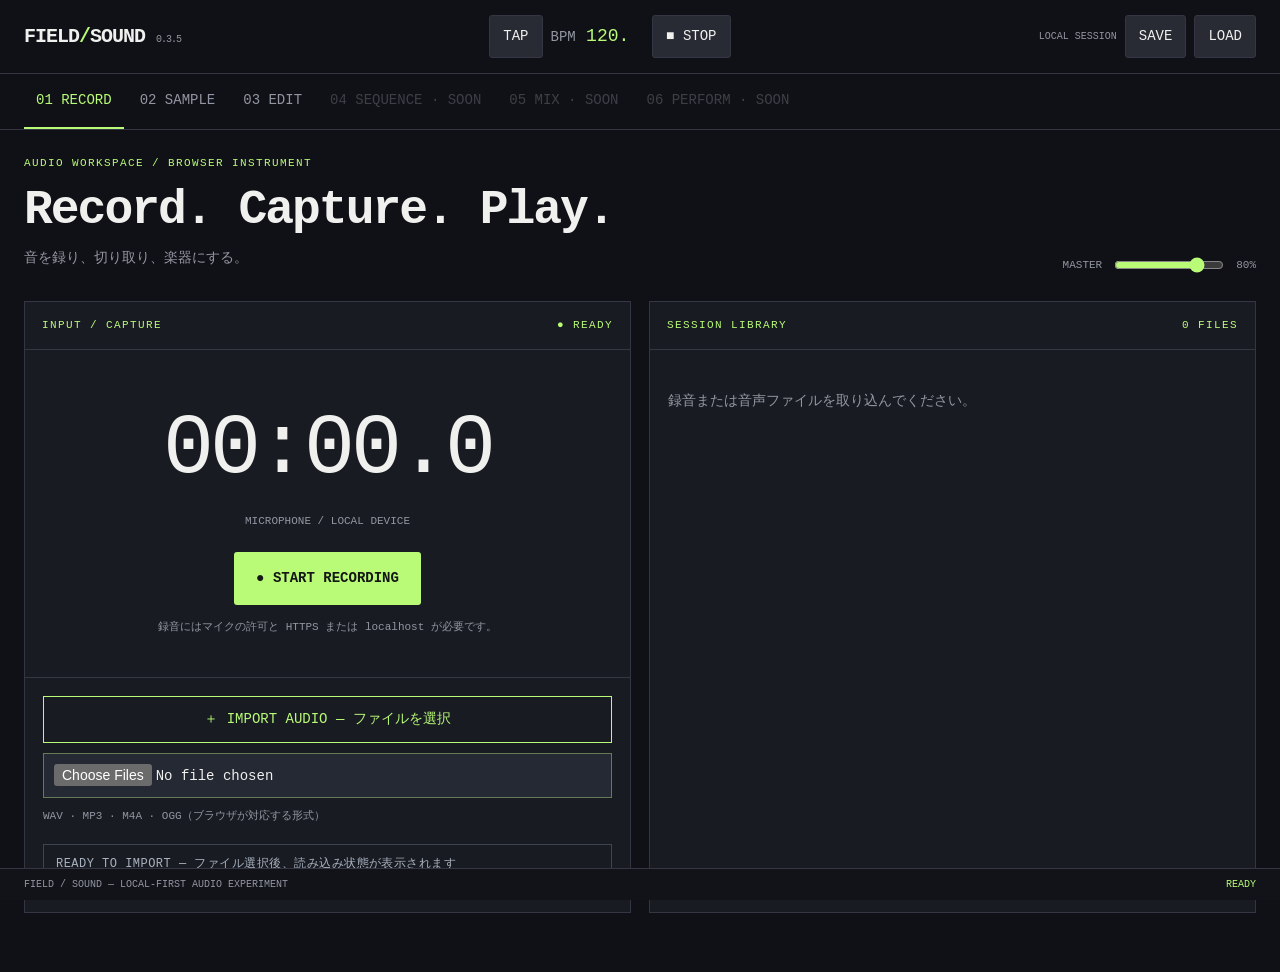
==== commit 34364186: "Add files via upload" ====
--- a/index.html
+++ b/index.html
@@ -1,43 +1,8 @@
-<!doctype html><html lang="ja"><head><meta name="robots" content="noindex, nofollow, noarchive"><meta charset="utf-8"><meta name="viewport" content="width=device-width, initial-scale=1"><title>Representation Atlas — Visual Research Archive</title><meta name="theme-color" content="#f5f4f0"><style>
-:root{--bg:#f5f4f0;--paper:#fff;--ink:#1d2527;--muted:#707b7c;--line:#d9dddc;--accent:#155f60}*{box-sizing:border-box}body{margin:0;background:var(--bg);color:var(--ink);font-family:Inter,-apple-system,BlinkMacSystemFont,"Hiragino Kaku Gothic ProN","Yu Gothic",sans-serif}button,input,select{font:inherit}button{cursor:pointer}a{color:inherit;text-decoration:none}.top{position:sticky;top:0;z-index:50;background:#f5f4f0ed;border-bottom:1px solid var(--line);backdrop-filter:blur(14px)}.top-inner{max-width:1550px;margin:auto;padding:15px 28px;display:flex;align-items:center;justify-content:space-between;gap:16px}.logo{font-size:16px;font-weight:800;letter-spacing:-.04em}.logo small{display:block;font-size:9px;letter-spacing:.16em;font-weight:500;color:var(--muted)}nav{display:flex;gap:6px}nav button{border:0;background:transparent;padding:9px 13px;border-radius:7px;color:#596366;font-size:12px}nav button.active{background:#dce8e5;color:#125251;font-weight:700}.wrap{max-width:1550px;margin:auto;padding:30px 28px 100px}.hero{padding:40px 0 28px;border-bottom:1px solid var(--line)}.eyebrow{font-size:10px;letter-spacing:.2em;font-weight:750;color:#56736f}.hero h1{font-size:clamp(38px,6vw,85px);line-height:1.04;letter-spacing:-.07em;margin:14px 0}.hero p{max-width:730px;color:#637071;line-height:1.85;font-size:14px}.stats{display:flex;gap:25px;margin-top:23px;font-size:11px;color:var(--muted)}.stats b{font-size:23px;color:var(--ink);display:block}.section-title{display:flex;justify-content:space-between;align-items:end;gap:12px;margin:40px 0 17px}.section-title h2{font-size:24px;letter-spacing:-.045em;margin:0}.section-title small{color:var(--muted)}.genre-grid{display:grid;grid-template-columns:repeat(5,minmax(0,1fr));gap:12px}.genre{position:relative;text-align:left;border:1px solid var(--line);background:white;border-radius:12px;overflow:hidden;padding:0;min-height:195px;transition:.2s}.genre:hover,.genre.active{border-color:#327c77;transform:translateY(-2px)}.genre-art{height:99px;position:relative;overflow:hidden}.genre-art svg{width:100%;height:100%}.genre-text{padding:13px}.genre-text b{font-size:13px;display:block}.genre-text small{font-size:10px;color:var(--muted)}.genre-number{font-size:10px;font-weight:700;color:#6a7776;margin-bottom:6px}.toolbar{display:flex;flex-wrap:wrap;gap:9px;margin:22px 0 18px}.toolbar input,.toolbar select{border:1px solid #d1d7d5;background:#fff;padding:11px;border-radius:8px;min-height:41px;font-size:12px}.toolbar input{flex:2;min-width:180px}.toolbar select{flex:1;min-width:150px}.action{border:1px solid #ccd5d2;background:#fff;border-radius:8px;padding:10px 13px;font-size:12px}.action:hover{border-color:var(--accent)}.count{font-size:11px;color:var(--muted);letter-spacing:.1em;margin-bottom:12px}.cards{display:grid;grid-template-columns:repeat(4,minmax(0,1fr));gap:17px}.case{border:1px solid #e0e3df;border-radius:11px;overflow:hidden;background:white;min-width:0;transition:transform .2s,border-color .2s}.case:hover{transform:translateY(-3px);border-color:#a8b9b4}.case-photo{height:170px;background:#e6ebe8;position:relative;overflow:hidden;display:flex;align-items:center;justify-content:center}.case-photo img{width:100%;height:100%;object-fit:contain;background:#f1f2ee}.case-photo .placeholder{font-size:10px;letter-spacing:.09em;color:#667a78;text-align:center;padding:12px}.case-photo .num{position:absolute;top:10px;left:10px;background:#fffffff0;padding:4px 8px;border-radius:5px;font-size:10px;font-weight:750}.case-info{padding:16px}.case-info h3{font-size:15px;line-height:1.4;margin:8px 0 10px;letter-spacing:-.025em}.case-info p{font-size:11px;line-height:1.65;color:#667273;margin:0 0 12px;min-height:48px}.pill{display:inline-block;border-radius:4px;padding:4px 7px;font-size:10px;background:#edf1ef;color:#3e615b;margin:0 4px 5px 0}.case-meta{font-size:10px;color:var(--muted);display:flex;justify-content:space-between}.modal-bg{position:fixed;inset:0;background:#152220a6;z-index:100;display:flex;align-items:center;justify-content:center;padding:18px}.modal{width:min(940px,100%);max-height:92vh;overflow:auto;background:white;border-radius:13px;position:relative}.modal-close{position:sticky;top:12px;float:right;z-index:4;margin:12px;background:#fff;border:1px solid #d2dad6;border-radius:8px;padding:7px 13px}.modal-inner{padding:22px 28px 34px}.modal-photo{width:100%;height:310px;object-fit:contain;background:#eff2ef;border-radius:9px}.modal h2{font-size:27px;letter-spacing:-.04em}.detail-grid{display:grid;grid-template-columns:1fr 1fr;gap:12px}.detail-panel{background:#f5f7f5;border-radius:8px;padding:15px}.detail-panel small{font-size:10px;color:#63746e;letter-spacing:.1em}.detail-panel p{font-size:13px;line-height:1.7;margin:8px 0}.credit{font-size:11px;color:#66716d;line-height:1.7}.link{color:#126f70;text-decoration:underline;word-break:break-all}.idea{padding:18px;background:white;border:1px solid var(--line);border-radius:9px;margin-bottom:12px}.idea h3{margin:0 0 8px}.idea p{font-size:12px;color:#66716e}.note{padding:13px 16px;background:#e9efeb;border-radius:8px;color:#506660;font-size:12px;line-height:1.7;margin:18px 0}.empty{padding:40px;text-align:center;color:var(--muted)}.foot{margin-top:40px;font-size:11px;color:var(--muted)}@media(max-width:1100px){.genre-grid{grid-template-columns:repeat(3,1fr)}.cards{grid-template-columns:repeat(3,1fr)}}@media(max-width:700px){.top-inner{padding:12px 16px;display:block}.logo{font-size:14px}nav{margin-top:8px;overflow:auto;white-space:nowrap}nav button{padding:7px 9px}.wrap{padding:15px 15px 70px}.hero{padding:25px 0}.hero h1{font-size:42px}.genre-grid{grid-template-columns:repeat(2,minmax(0,1fr));gap:9px}.genre{min-height:155px}.genre-art{height:78px}.genre-text{padding:9px}.genre-text b{font-size:11px}.cards{grid-template-columns:repeat(2,minmax(0,1fr));gap:9px}.case-photo{height:120px}.case-info{padding:11px}.case-info h3{font-size:12px}.case-info p{font-size:10px;min-height:65px}.detail-grid{grid-template-columns:1fr}.modal-inner{padding:18px}.modal-photo{height:220px}.stats{gap:18px}.section-title h2{font-size:21px}}
-
-/* Humboldt research collection */
-.humboldt-grid{display:grid;grid-template-columns:repeat(3,minmax(0,1fr));gap:10px;margin:16px 0 34px}.humboldt-tile{min-height:113px;border:1px solid #cdd8d3;background:#edf2ed;border-radius:11px;padding:16px;text-align:left;display:flex;flex-direction:column;gap:9px;color:#244a43;transition:background .2s,transform .2s}.humboldt-tile:nth-child(3n){background:#edf0e8}.humboldt-tile:nth-child(3n+2){background:#e8efef}.humboldt-tile.all{background:#1b5350;color:white}.humboldt-tile:hover{transform:translateY(-2px)}.humboldt-tile.selected{outline:3px solid #aa8550;outline-offset:1px}.humboldt-tile b{font-size:15px;line-height:1.4}.humboldt-tile small{font-size:11px;opacity:.77}.ht-index{font-size:10px;letter-spacing:.1em;opacity:.65}.research-intro{color:#5e6d69;font-size:13px;line-height:1.8;max-width:790px}.humboldt-mark{position:absolute;right:9px;top:9px;background:#244e47;color:white;padding:4px 7px;border-radius:4px;font-size:10px;letter-spacing:.08em}.case-photo{position:relative}@media(max-width:750px){.humboldt-grid{grid-template-columns:repeat(2,minmax(0,1fr))}.humboldt-tile{min-height:120px;padding:12px}}@media(max-width:380px){.humboldt-grid{grid-template-columns:1fr}}
-
-.atlas-lang{display:flex;align-items:center;gap:3px;padding:3px;border:1px solid #577078;border-radius:9px;background:#0e2029;z-index:12;flex-shrink:0}.atlas-lang button{padding:7px 10px;background:transparent;border:0;border-radius:6px;color:#aabec2;font-size:12px;white-space:nowrap;cursor:pointer}.atlas-lang button[aria-pressed="true"]{background:#9ddacb;color:#102329;font-weight:700}@media(max-width:750px){.atlas-lang{position:fixed;right:10px;bottom:12px;box-shadow:0 5px 25px #0009}.atlas-lang button{padding:10px 12px}}
-</style></head><body><header class="top"><div class="top-inner"><div class="logo">REPRESENTATION ATLAS<small>ARCHITECTURAL RESEARCH / 124 PRECEDENTS</small></div><nav><a href="graph.html" style="display:inline-block;padding:9px 13px;background:#173f3d;color:#fff;border-radius:8px;text-decoration:none;font-size:13px;margin-right:7px">◉ 3D Network</a><button class="active" data-nav="atlas">Atlas / 事例</button><button data-nav="mechanisms">Mechanisms / 原理</button><button data-nav="ideas">Idea Lab</button></nav></div></header><main class="wrap" id="content"><h1>Representation Atlas</h1><p>124事例を読み込み中です。JavaScriptが利用できない環境では、付属の data.json をご覧ください。</p></main><noscript><main style="max-width:1100px;margin:30px auto;padding:20px"><h1>Representation Atlas — 124事例</h1><p>検索機能を使うにはSafari / ChromeでJavaScriptを有効にしてください。</p><ol><li><strong>Minard — Napoleon Russian campaign</strong> — Movement and loss become one spatial narrative</li><li><strong>Florence Nightingale — Polar area diagram</strong> — Seasonal patterns and causes can be compared</li><li><strong>John Snow — Cholera map</strong> — Spatial concentration suggests a possible shared source</li><li><strong>Charles Booth — London poverty maps</strong> — Urban inequality gains spatial form</li><li><strong>Harry Beck — Underground map</strong> — Navigation becomes easier than with literal geography</li><li><strong>Otto Neurath — ISOTYPE</strong> — Comparable quantities become legible without complex charts</li><li><strong>W. E. B. Du Bois — Statistical graphics</strong> — Structural inequality becomes visible</li><li><strong>Jacques Bertin — Sémiologie graphique</strong> — Visual encodings can be chosen intentionally</li><li><strong>Sankey diagram</strong> — Losses and splits become visible</li><li><strong>Alluvial diagram</strong> — Transitions and composition change become visible</li><li><strong>Étienne-Jules Marey — Chronophotography</strong> — Movement becomes a spatial trace</li><li><strong>Eadweard Muybridge — Motion sequences</strong> — Previously invisible phases of movement become comparable</li><li><strong>Railway time-distance graph</strong> — Speed and meetings become line slopes and intersections</li><li><strong>Hermann Minkowski — Spacetime diagram</strong> — Temporal and spatial relations can be compared</li><li><strong>Henri Bergson — Duration</strong> — Experience need not be reduced to metric time</li><li><strong>Gilles Deleuze — Time-image</strong> — Temporal experience becomes an independent analytic dimension</li><li><strong>Christian Marclay — The Clock</strong> — Represented and lived time coincide</li><li><strong>Hiroshi Sugimoto — Theaters</strong> — Duration condenses into a single image</li><li><strong>Harold Edgerton — Stroboscopic photography</strong> — High-speed action becomes analyzable</li><li><strong>Hovmöller diagram</strong> — Propagation and movement appear as bands</li><li><strong>Buckminster Fuller — Dymaxion Map</strong> — World adjacency can be seen with different interruptions</li><li><strong>Kevin Lynch — The Image of the City</strong> — Mental structure of a city becomes describable</li><li><strong>Bill Hillier and Julienne Hanson — Space Syntax</strong> — Relational structure can be quantified</li><li><strong>Isovist</strong> — Visual reach and occlusion become measurable</li><li><strong>Voronoi diagram</strong> — Zones of proximity become explicit</li><li><strong>Delaunay triangulation</strong> — Local adjacency becomes a network</li><li><strong>Cartogram</strong> — Importance replaces literal size</li><li><strong>Conformal mapping</strong> — Curved surfaces can be reparameterized</li><li><strong>Medial axis / skeletonization</strong> — Underlying spatial branching becomes legible</li><li><strong>Persistent homology</strong> — Stable topological features emerge</li><li><strong>Ernst Chladni — Chladni figures</strong> — Invisible vibration modes form patterns</li><li><strong>Schlieren photography</strong> — Airflow and heat plumes become visible</li><li><strong>Michael Faraday — Magnetic field lines</strong> — Invisible force becomes spatial structure</li><li><strong>Cloud chamber</strong> — Transient invisible trajectories are recorded</li><li><strong>Particle image velocimetry</strong> — Flow structure becomes measurable</li><li><strong>Thermography</strong> — Thermal differences become spatially legible</li><li><strong>Spectrogram</strong> — Acoustic structure becomes visible</li><li><strong>Seismogram</strong> — Small oscillations become analyzable</li><li><strong>EEG topographic mapping</strong> — Spatial patterns in recordings become visible</li><li><strong>Cosmic microwave background map</strong> — Large-scale cosmic patterns emerge</li><li><strong>Santiago Ramón y Cajal — Neuron drawings</strong> — Neural morphology and connection patterns become intelligible</li><li><strong>Mark Lombardi — Narrative Structures</strong> — Complex power and finance relationships become legible</li><li><strong>Richard Feynman — Feynman diagrams</strong> — Complex calculations gain compact visual notation</li><li><strong>Phylogenetic tree</strong> — Shared ancestry becomes legible</li><li><strong>Food web</strong> — Interdependence becomes visible</li><li><strong>Dependency graph</strong> — Critical dependencies become visible</li><li><strong>Chord diagram</strong> — Reciprocal exchange becomes comparable</li><li><strong>Adjacency matrix</strong> — Connectivity can be compared independently of layout</li><li><strong>Hypergraph</strong> — Group interactions cannot be reduced to pairwise links</li><li><strong>Knowledge graph</strong> — Cross-domain knowledge becomes navigable</li><li><strong>Charles and Ray Eames — Powers of Ten</strong> — Micro and macro phenomena form a continuous narrative</li><li><strong>Benoit Mandelbrot — Fractal geometry</strong> — Cross-scale structure becomes intelligible</li><li><strong>Hilbert curve</strong> — Linear order can cover a two-dimensional domain</li><li><strong>Peano curve</strong> — Dimension and continuity relations become surprising</li><li><strong>Quadtree / Octree</strong> — Variable resolution represents complexity efficiently</li><li><strong>Wavelet transform</strong> — Global and local variations can be studied together</li><li><strong>Fourier transform</strong> — Hidden cycles become identifiable</li><li><strong>t-SNE / UMAP</strong> — Patterns of similarity become inspectable</li><li><strong>Parallel coordinates</strong> — Multivariate tradeoffs become comparable</li><li><strong>Tensor field visualization</strong> — Anisotropic behavior becomes visible</li><li><strong>Man Ray — Rayograph</strong> — Objects leave indexical light traces</li><li><strong>Hans Haacke — Condensation Cube</strong> — Artwork becomes a changing environmental record</li><li><strong>Diller + Scofidio — Blur Building</strong> — Architectural boundaries become atmospheric</li><li><strong>Cyanotype</strong> — Light conditions directly produce drawings</li><li><strong>Frottage</strong> — Material relief becomes a graphic trace</li><li><strong>Kirlian photography</strong> — Interaction with apparatus becomes visible</li><li><strong>Lichtenberg figure</strong> — Energy propagation leaves geometric marks</li><li><strong>Dendrochronology</strong> — Material growth becomes an environmental archive</li><li><strong>Ice core stratigraphy</strong> — Past climate becomes a material section</li><li><strong>Palimpsest</strong> — History survives through partial erasure</li><li><strong>Gordon Cullen — Serial Vision</strong> — Changing visual experience becomes design material</li><li><strong>Guy Debord — The Naked City</strong> — Psychological urban links displace metric proximity</li><li><strong>Bernard Tschumi — The Manhattan Transcripts</strong> — Architecture includes events as well as objects</li><li><strong>Lawrence Halprin — RSVP Cycles</strong> — Process itself becomes representable</li><li><strong>Kevin Warwick — Sensory augmentation research</strong> — Human perception can be extended</li><li><strong>Jakob von Uexküll — Umwelt</strong> — Different creatures inhabit different perceptual worlds</li><li><strong>Echolocation</strong> — Space is perceived acoustically</li><li><strong>Optic flow</strong> — Self-motion and depth cues become legible</li><li><strong>Eye-tracking heatmap</strong> — Attention distribution becomes visible</li><li><strong>James J. Gibson — Affordance</strong> — Functional opportunities replace object labels</li><li><strong>Monte Carlo simulation</strong> — Possible results become distributions</li><li><strong>Ensemble forecast visualization</strong> — Uncertainty and divergence become legible</li><li><strong>Phase portrait</strong> — Behavior and attractors become visible</li><li><strong>Bifurcation diagram</strong> — Thresholds and regime shifts emerge</li><li><strong>Cellular automata</strong> — Complex patterns emerge from simple rules</li><li><strong>Reaction-diffusion system</strong> — Stripes and spots can emerge</li><li><strong>L-system</strong> — Branching growth structures can be generated</li><li><strong>Markov chain</strong> — Sequences of use become estimable</li><li><strong>Bayesian network</strong> — Beliefs can update with evidence</li><li><strong>Pareto front</strong> — Tradeoffs replace a single optimum</li><li><strong>Iannis Xenakis — Metastaseis</strong> — Music and architecture share formal structures</li><li><strong>John Cage — Fontana Mix</strong> — Score becomes a combinatorial system</li><li><strong>Sol LeWitt — Wall Drawings</strong> — Artwork becomes a rule rather than one fixed image</li><li><strong>Cedric Price — Fun Palace</strong> — Change becomes architectural content</li><li><strong>Yona Friedman — Spatial City</strong> — Architecture becomes a field of possibilities</li><li><strong>Archigram — Plug-In City</strong> — Replacement and lifecycle become explicit</li><li><strong>Nicholas Negroponte — Architecture Machine</strong> — Drawing becomes responsive process</li><li><strong>Digital twin</strong> — Representations evolve with measured conditions</li><li><strong>Data physicalization</strong> — Information can be physically experienced</li><li><strong>Sonification</strong> — Nonvisual patterns become perceptible</li><li><strong>フンボルト《カナリア諸島の自然図》</strong> — 異なる山地を同じ高度軸で比較できる</li><li><strong>フンボルトの等温線図</strong> — 政治的境界と異なる気候の連続性が現れる</li><li><strong>フンボルト《植物地理学の概略》</strong> — 個体の記録から植生帯の比較へ</li><li><strong>ダーウィンのサンゴ礁形成図</strong> — 現在の形態から不可視の形成史を推定</li><li><strong>ウィリアム・スミスの地質図</strong> — 地表から地下構造と形成史を読み解く</li><li><strong>パトリック・ゲデス《Valley Section》</strong> — 自然と社会の相互依存が一望できる</li><li><strong>C・ハート・メリアムの生命帯</strong> — 異なる地理条件における生物分布を比較</li><li><strong>ホールドリッジの生命帯分類</strong> — 生態系の成立条件を組合せとして示す</li><li><strong>ウィテカーのバイオーム図</strong> — 生態系を地理的位置ではなく成立条件で比較</li><li><strong>ヴァルター＝リースの気候図</strong> — 乾湿期と季節的な環境変化が読める</li><li><strong>ケッペン＝ガイガー気候区分</strong> — 気候の差異と類似性を一枚の地図で比較</li><li><strong>生態学的トランセクト</strong> — 環境条件の変化と生物分布の関係が見える</li><li><strong>エコトーン（生態系移行帯）</strong> — 境界の幅と相互作用が現れる</li><li><strong>種分布モデル</strong> — 現在と将来の生息可能性が見える</li><li><strong>海洋の水温躍層・密度成層</strong> — 不可視の水塊境界が見える</li><li><strong>土壌断面・土壌層位</strong> — 物質の蓄積と環境の履歴が分かる</li><li><strong>地質柱状図・層序図</strong> — 地層から形成史と環境変化を復元</li><li><strong>ジョン・B・スパークス《Histomap》</strong> — 勢力の盛衰と並存が連続的に読める</li><li><strong>時間–温度–変態図（TTT図）</strong> — 材料状態の分岐条件が分かる</li><li><strong>ヘーゲルストランドの時間地理学</strong> — 移動可能性と行為の制約が見える</li><li><strong>ダーシー・トンプソン《On Growth and Form》</strong> — 形態の差を共通の変換規則で理解</li><li><strong>ワディントンのエピジェネティック・ランドスケープ</strong> — 抽象的な分化過程を直感的に理解できる</li><li><strong>ルネ・トムのカタストロフィー理論</strong> — 小さな変化が大きな転換を生む境界が分かる</li><li><strong>フィリップ・ラームの気候的建築図</strong> — 形態と微気候の相互構成が読める</li></ol></main></noscript><div class="atlas-lang" role="group" aria-label="Language / 言語"><button type="button" data-lang="ja" aria-pressed="true">日本語</button><button type="button" data-lang="en" aria-pressed="false">English</button></div><script src="i18n.js"></script><script>
-const DATA={"precedents":[{"id":"001","name":"Minard — Napoleon Russian campaign","name_ja":"Minard — Napoleon Russian campaign","period":"1869","creator":"要調査","category_id":"integration","mechanism_ids":["integration","temporalization","remapping"],"discipline":"要分類","medium":"要調査","inputs":"geography,army size,direction,time,temperature","transformation_rule":"Encode army size as route width and combine advance, retreat and temperature","new_knowledge":"Movement and loss become one spatial narrative","architectural_transfer":"動線の太さを利用人数や消費エネルギーに対応","original_note":"Minard — Napoleon Russian campaign：Encode army size as route width and combine advance, retreat and temperature。Movement and loss become one spatial narrative。","strengths":"","limitations":"","verification_status":"unverified","source_urls":[],"image_url":"","image_credit":"","image_rights":"","research_notes":"","image_search_query":"Minard Napoleon Russian campaign 1869 map","image_review":"automatic_candidate_not_verified","humboldt_number":17},{"id":"002","name":"Florence Nightingale — Polar area diagram","name_ja":"Florence Nightingale — Polar area diagram","period":"1858","creator":"要調査","category_id":"integration","mechanism_ids":["integration"],"discipline":"要分類","medium":"要調査","inputs":"months,causes of death","transformation_rule":"Encode monthly causes as colored radial areas","new_knowledge":"Seasonal patterns and causes can be compared","architectural_transfer":"季節と環境負荷を円環図へ","original_note":"Florence Nightingale — Polar area diagram：Encode monthly causes as colored radial areas。Seasonal patterns and causes can be compared。","strengths":"","limitations":"","verification_status":"unverified","source_urls":[],"image_url":"","image_credit":"","image_rights":"","research_notes":"","image_search_query":"Florence Nightingale diagram causes mortality","image_review":"automatic_candidate_not_verified","humboldt_number":18},{"id":"003","name":"John Snow — Cholera map","name_ja":"John Snow — Cholera map","period":"1854","creator":"要調査","category_id":"integration","mechanism_ids":["integration"],"discipline":"要分類","medium":"要調査","inputs":"death locations,water pumps","transformation_rule":"Plot deaths and pumps on street geography","new_knowledge":"Spatial concentration suggests a possible shared source","architectural_transfer":"空間と社会現象の相関","original_note":"John Snow — Cholera map：Plot deaths and pumps on street geography。Spatial concentration suggests a possible shared source。","strengths":"","limitations":"","verification_status":"unverified","source_urls":[],"image_url":"","image_credit":"","image_rights":"","research_notes":"","image_search_query":"John Snow cholera map 1854","image_review":"automatic_candidate_not_verified","humboldt_number":19},{"id":"004","name":"Charles Booth — London poverty maps","name_ja":"Charles Booth — London poverty maps","period":"1889–","creator":"要調査","category_id":"integration","mechanism_ids":["integration"],"discipline":"要分類","medium":"要調査","inputs":"streets,socioeconomic classifications","transformation_rule":"Color urban streets by observed social categories","new_knowledge":"Urban inequality gains spatial form","architectural_transfer":"不可視な社会的境界を描く","original_note":"Charles Booth — London poverty maps：Color urban streets by observed social categories。Urban inequality gains spatial form。","strengths":"","limitations":"","verification_status":"unverified","source_urls":[],"image_url":"","image_credit":"","image_rights":"","research_notes":"","image_search_query":"Charles Booth poverty map London","image_review":"automatic_candidate_not_verified"},{"id":"005","name":"Harry Beck — Underground map","name_ja":"Harry Beck — Underground map","period":"1933","creator":"要調査","category_id":"integration","mechanism_ids":["integration","network","remapping"],"discipline":"要分類","medium":"要調査","inputs":"stations,connections","transformation_rule":"Simplify geography into regular angles and topology","new_knowledge":"Navigation becomes easier than with literal geography","architectural_transfer":"接続性で平面図を変形","original_note":"Harry Beck — Underground map：Simplify geography into regular angles and topology。Navigation becomes easier than with literal geography。","strengths":"","limitations":"","verification_status":"unverified","source_urls":[],"image_url":"","image_credit":"","image_rights":"","research_notes":"","image_search_query":"Harry Beck London Underground map 1933","image_review":"automatic_candidate_not_verified"},{"id":"006","name":"Otto Neurath — ISOTYPE","name_ja":"Otto Neurath — ISOTYPE","period":"1920年代〜","creator":"要調査","category_id":"integration","mechanism_ids":["integration"],"discipline":"要分類","medium":"要調査","inputs":"statistical quantities","transformation_rule":"Repeat standardized pictograms to encode counts","new_knowledge":"Comparable quantities become legible without complex charts","architectural_transfer":"建築要素を共通の視覚単位で表す","original_note":"Otto Neurath — ISOTYPE：Repeat standardized pictograms to encode counts。Comparable quantities become legible without complex charts。","strengths":"","limitations":"","verification_status":"unverified","source_urls":[],"image_url":"","image_credit":"","image_rights":"","research_notes":"","image_search_query":"Isotype Otto Neurath chart","image_review":"automatic_candidate_not_verified","humboldt_number":22},{"id":"007","name":"W. E. B. Du Bois — Statistical graphics","name_ja":"W. E. B. Du Bois — Statistical graphics","period":"1900","creator":"要調査","category_id":"integration","mechanism_ids":["integration"],"discipline":"要分類","medium":"要調査","inputs":"population,education,occupation","transformation_rule":"Transform social statistics into geometric graphic compositions","new_knowledge":"Structural inequality becomes visible","architectural_transfer":"利用機会の偏りを描く","original_note":"W. E. B. Du Bois — Statistical graphics：Transform social statistics into geometric graphic compositions。Structural inequality becomes visible。","strengths":"","limitations":"","verification_status":"unverified","source_urls":[],"image_url":"","image_credit":"","image_rights":"","research_notes":"","image_search_query":"W E B Du Bois 1900 Paris exposition charts","image_review":"automatic_candidate_not_verified","humboldt_number":20},{"id":"008","name":"Jacques Bertin — Sémiologie graphique","name_ja":"Jacques Bertin — Sémiologie graphique","period":"1967","creator":"要調査","category_id":"integration","mechanism_ids":["integration"],"discipline":"要分類","medium":"要調査","inputs":"categorical and numerical variables","transformation_rule":"Systematize position,size,value,color,shape,orientation,texture","new_knowledge":"Visual encodings can be chosen intentionally","architectural_transfer":"線や面の意味の規則を与える","original_note":"Jacques Bertin — Sémiologie graphique：Systematize position,size,value,color,shape,orientation,texture。Visual encodings can be chosen intentionally。","strengths":"","limitations":"","verification_status":"unverified","source_urls":[],"image_url":"","image_credit":"","image_rights":"","research_notes":"","image_search_query":"Jacques Bertin semiology graphics","image_review":"automatic_candidate_not_verified","humboldt_number":23},{"id":"009","name":"Sankey diagram","name_ja":"Sankey diagram","period":"1898頃","creator":"要調査","category_id":"integration","mechanism_ids":["integration","network"],"discipline":"要分類","medium":"要調査","inputs":"energy or material flows","transformation_rule":"Make link widths proportional to flow quantities","new_knowledge":"Losses and splits become visible","architectural_transfer":"熱水人資源の流れを可視化","original_note":"Sankey diagram：Make link widths proportional to flow quantities。Losses and splits become visible。","strengths":"","limitations":"","verification_status":"unverified","source_urls":[],"image_url":"","image_credit":"","image_rights":"","research_notes":"","image_search_query":"Sankey diagram steam engine 1898","image_review":"automatic_candidate_not_verified","humboldt_number":21},{"id":"010","name":"Alluvial diagram","name_ja":"Alluvial diagram","period":"要調査","creator":"要調査","category_id":"integration","mechanism_ids":["integration"],"discipline":"要分類","medium":"要調査","inputs":"categories over time","transformation_rule":"Connect category blocks across successive stages with bands","new_knowledge":"Transitions and composition change become visible","architectural_transfer":"用途や利用者の変遷を表す","original_note":"Alluvial diagram：Connect category blocks across successive stages with bands。Transitions and composition change become visible。","strengths":"","limitations":"","verification_status":"unverified","source_urls":[],"image_url":"","image_credit":"","image_rights":"","research_notes":"","image_search_query":"Alluvial diagram diagram","image_review":"automatic_candidate_not_verified"},{"id":"011","name":"Étienne-Jules Marey — Chronophotography","name_ja":"Étienne-Jules Marey — Chronophotography","period":"1880年代","creator":"要調査","category_id":"time","mechanism_ids":["temporalization","trace"],"discipline":"要分類","medium":"要調査","inputs":"motion,successive instants","transformation_rule":"Superimpose temporal samples in one frame","new_knowledge":"Movement becomes a spatial trace","architectural_transfer":"身体の変化を断面にする","original_note":"Étienne-Jules Marey — Chronophotography：Superimpose temporal samples in one frame。Movement becomes a spatial trace。","strengths":"","limitations":"","verification_status":"unverified","source_urls":[],"image_url":"","image_credit":"","image_rights":"","research_notes":"","image_search_query":"Etienne Jules Marey chronophotography walking","image_review":"automatic_candidate_not_verified"},{"id":"012","name":"Eadweard Muybridge — Motion sequences","name_ja":"Eadweard Muybridge — Motion sequences","period":"1878〜","creator":"要調査","category_id":"time","mechanism_ids":["temporalization"],"discipline":"要分類","medium":"要調査","inputs":"rapid animal motion","transformation_rule":"Split motion into successive photographic frames","new_knowledge":"Previously invisible phases of movement become comparable","architectural_transfer":"使用行為を時間的に分解","original_note":"Eadweard Muybridge — Motion sequences：Split motion into successive photographic frames。Previously invisible phases of movement become comparable。","strengths":"","limitations":"","verification_status":"unverified","source_urls":[],"image_url":"","image_credit":"","image_rights":"","research_notes":"","image_search_query":"Muybridge horse in motion","image_review":"automatic_candidate_not_verified"},{"id":"013","name":"Railway time-distance graph","name_ja":"Railway time-distance graph","period":"19世紀","creator":"要調査","category_id":"time","mechanism_ids":["temporalization","remapping"],"discipline":"要分類","medium":"要調査","inputs":"train position,time","transformation_rule":"Plot distance against time as trajectories","new_knowledge":"Speed and meetings become line slopes and intersections","architectural_transfer":"出会いや滞留を交点として描く","original_note":"Railway time-distance graph：Plot distance against time as trajectories。Speed and meetings become line slopes and intersections。","strengths":"","limitations":"","verification_status":"unverified","source_urls":[],"image_url":"","image_credit":"","image_rights":"","research_notes":"","image_search_query":"train timetable time distance graph","image_review":"automatic_candidate_not_verified"},{"id":"014","name":"Hermann Minkowski — Spacetime diagram","name_ja":"Hermann Minkowski — Spacetime diagram","period":"1908","creator":"要調査","category_id":"time","mechanism_ids":["temporalization","remapping"],"discipline":"要分類","medium":"要調査","inputs":"space,time,events","transformation_rule":"Represent object histories as worldlines in spacetime","new_knowledge":"Temporal and spatial relations can be compared","architectural_transfer":"建築内の移動を時空間的に捉える","original_note":"Hermann Minkowski — Spacetime diagram：Represent object histories as worldlines in spacetime。Temporal and spatial relations can be compared。","strengths":"","limitations":"","verification_status":"unverified","source_urls":[],"image_url":"","image_credit":"","image_rights":"","research_notes":"","image_search_query":"Minkowski spacetime diagram","image_review":"automatic_candidate_not_verified"},{"id":"015","name":"Henri Bergson — Duration","name_ja":"Henri Bergson — Duration","period":"1889〜","creator":"要調査","category_id":"time","mechanism_ids":["temporalization"],"discipline":"要分類","medium":"要調査","inputs":"lived time","transformation_rule":"Distinguish qualitative duration from homogeneous clock time","new_knowledge":"Experience need not be reduced to metric time","architectural_transfer":"体感時間で変形する平面図","original_note":"Henri Bergson — Duration：Distinguish qualitative duration from homogeneous clock time。Experience need not be reduced to metric time。","strengths":"","limitations":"","verification_status":"unverified","source_urls":[],"image_url":"","image_credit":"","image_rights":"","research_notes":"","image_search_query":"Henri Bergson   Duration diagram","image_review":"automatic_candidate_not_verified"},{"id":"016","name":"Gilles Deleuze — Time-image","name_ja":"Gilles Deleuze — Time-image","period":"1985","creator":"要調査","category_id":"time","mechanism_ids":["temporalization"],"discipline":"要分類","medium":"要調査","inputs":"cinematic time,images","transformation_rule":"Conceptualize time directly rather than only through movement","new_knowledge":"Temporal experience becomes an independent analytic dimension","architectural_transfer":"記憶や時間の重層を含むパース","original_note":"Gilles Deleuze — Time-image：Conceptualize time directly rather than only through movement。Temporal experience becomes an independent analytic dimension。","strengths":"","limitations":"","verification_status":"unverified","source_urls":[],"image_url":"","image_credit":"","image_rights":"","research_notes":"","image_search_query":"Gilles Deleuze   Time image diagram","image_review":"automatic_candidate_not_verified"},{"id":"017","name":"Christian Marclay — The Clock","name_ja":"Christian Marclay — The Clock","period":"2010","creator":"要調査","category_id":"time","mechanism_ids":["temporalization"],"discipline":"要分類","medium":"要調査","inputs":"film excerpts,clock times","transformation_rule":"Synchronize cinematic clock scenes with actual time","new_knowledge":"Represented and lived time coincide","architectural_transfer":"現実時間と表象時間を同期","original_note":"Christian Marclay — The Clock：Synchronize cinematic clock scenes with actual time。Represented and lived time coincide。","strengths":"","limitations":"","verification_status":"unverified","source_urls":[],"image_url":"","image_credit":"","image_rights":"","research_notes":"","image_search_query":"Christian Marclay The Clock installation","image_review":"automatic_candidate_not_verified"},{"id":"018","name":"Hiroshi Sugimoto — Theaters","name_ja":"Hiroshi Sugimoto — Theaters","period":"1970年代〜","creator":"要調査","category_id":"time","mechanism_ids":["temporalization","trace"],"discipline":"要分類","medium":"要調査","inputs":"film duration,light","transformation_rule":"Expose a single photograph for an entire film","new_knowledge":"Duration condenses into a single image","architectural_transfer":"長時間の出来事を一枚に蓄積","original_note":"Hiroshi Sugimoto — Theaters：Expose a single photograph for an entire film。Duration condenses into a single image。","strengths":"","limitations":"","verification_status":"unverified","source_urls":[],"image_url":"","image_credit":"","image_rights":"","research_notes":"","image_search_query":"Hiroshi Sugimoto Theaters photograph","image_review":"automatic_candidate_not_verified"},{"id":"019","name":"Harold Edgerton — Stroboscopic photography","name_ja":"Harold Edgerton — Stroboscopic photography","period":"要調査","creator":"要調査","category_id":"time","mechanism_ids":["temporalization"],"discipline":"要分類","medium":"要調査","inputs":"fast movement","transformation_rule":"Use timed flashes to isolate phases of motion","new_knowledge":"High-speed action becomes analyzable","architectural_transfer":"瞬間的現象を描く","original_note":"Harold Edgerton — Stroboscopic photography：Use timed flashes to isolate phases of motion。High-speed action becomes analyzable。","strengths":"","limitations":"","verification_status":"unverified","source_urls":[],"image_url":"","image_credit":"","image_rights":"","research_notes":"","image_search_query":"Harold Edgerton milk drop photograph","image_review":"automatic_candidate_not_verified"},{"id":"020","name":"Hovmöller diagram","name_ja":"Hovmöller diagram","period":"要調査","creator":"要調査","category_id":"time","mechanism_ids":["temporalization"],"discipline":"要分類","medium":"要調査","inputs":"space,time,field value","transformation_rule":"Plot one spatial coordinate against time","new_knowledge":"Propagation and movement appear as bands","architectural_transfer":"日照風騒音の伝播を描く","original_note":"Hovmöller diagram：Plot one spatial coordinate against time。Propagation and movement appear as bands。","strengths":"","limitations":"","verification_status":"unverified","source_urls":[],"image_url":"","image_credit":"","image_rights":"","research_notes":"","image_search_query":"Hovm ller diagram diagram","image_review":"automatic_candidate_not_verified"},{"id":"021","name":"Buckminster Fuller — Dymaxion Map","name_ja":"Buckminster Fuller — Dymaxion Map","period":"1943","creator":"要調査","category_id":"geometry","mechanism_ids":["remapping","multiscale"],"discipline":"要分類","medium":"要調査","inputs":"global geography","transformation_rule":"Project the globe onto an unfolded polyhedron","new_knowledge":"World adjacency can be seen with different interruptions","architectural_transfer":"外皮展開と隣接の再解釈","original_note":"Buckminster Fuller — Dymaxion Map：Project the globe onto an unfolded polyhedron。World adjacency can be seen with different interruptions。","strengths":"","limitations":"","verification_status":"unverified","source_urls":[],"image_url":"","image_credit":"","image_rights":"","research_notes":"","image_search_query":"Dymaxion map Buckminster Fuller","image_review":"automatic_candidate_not_verified","humboldt_number":45},{"id":"022","name":"Kevin Lynch — The Image of the City","name_ja":"Kevin Lynch — The Image of the City","period":"1960","creator":"要調査","category_id":"geometry","mechanism_ids":["remapping"],"discipline":"要分類","medium":"要調査","inputs":"urban perception","transformation_rule":"Analyze paths,edges,districts,nodes,landmarks","new_knowledge":"Mental structure of a city becomes describable","architectural_transfer":"記憶される空間構造を描く","original_note":"Kevin Lynch — The Image of the City：Analyze paths,edges,districts,nodes,landmarks。Mental structure of a city becomes describable。","strengths":"","limitations":"","verification_status":"unverified","source_urls":[],"image_url":"","image_credit":"","image_rights":"","research_notes":"","image_search_query":"Kevin Lynch Image of the City map","image_review":"automatic_candidate_not_verified","humboldt_number":46},{"id":"023","name":"Bill Hillier and Julienne Hanson — Space Syntax","name_ja":"Bill Hillier and Julienne Hanson — Space Syntax","period":"1984","creator":"要調査","category_id":"geometry","mechanism_ids":["remapping","network"],"discipline":"要分類","medium":"要調査","inputs":"spatial connections","transformation_rule":"Model spatial depth,connectivity and integration","new_knowledge":"Relational structure can be quantified","architectural_transfer":"接続性で平面図を再構成","original_note":"Bill Hillier and Julienne Hanson — Space Syntax：Model spatial depth,connectivity and integration。Relational structure can be quantified。","strengths":"","limitations":"","verification_status":"unverified","source_urls":[],"image_url":"","image_credit":"","image_rights":"","research_notes":"","image_search_query":"Space syntax axial map","image_review":"automatic_candidate_not_verified"},{"id":"024","name":"Isovist","name_ja":"Isovist","period":"要調査","creator":"要調査","category_id":"geometry","mechanism_ids":["remapping"],"discipline":"要分類","medium":"要調査","inputs":"visibility from a viewpoint","transformation_rule":"Compute visible region as geometry","new_knowledge":"Visual reach and occlusion become measurable","architectural_transfer":"視覚的な広がりを形にする","original_note":"Isovist：Compute visible region as geometry。Visual reach and occlusion become measurable。","strengths":"","limitations":"","verification_status":"unverified","source_urls":[],"image_url":"","image_credit":"","image_rights":"","research_notes":"","image_search_query":"Isovist diagram","image_review":"automatic_candidate_not_verified"},{"id":"025","name":"Voronoi diagram","name_ja":"Voronoi diagram","period":"要調査","creator":"要調査","category_id":"geometry","mechanism_ids":["remapping"],"discipline":"要分類","medium":"要調査","inputs":"seed locations,distance","transformation_rule":"Partition space by nearest seed","new_knowledge":"Zones of proximity become explicit","architectural_transfer":"活動圏や支配領域を描く","original_note":"Voronoi diagram：Partition space by nearest seed。Zones of proximity become explicit。","strengths":"","limitations":"","verification_status":"unverified","source_urls":[],"image_url":"","image_credit":"","image_rights":"","research_notes":"","image_search_query":"Voronoi diagram","image_review":"automatic_candidate_not_verified"},{"id":"026","name":"Delaunay triangulation","name_ja":"Delaunay triangulation","period":"要調査","creator":"要調査","category_id":"geometry","mechanism_ids":["remapping"],"discipline":"要分類","medium":"要調査","inputs":"point positions","transformation_rule":"Connect neighboring points into triangles","new_knowledge":"Local adjacency becomes a network","architectural_transfer":"柱人設備の関係を描く","original_note":"Delaunay triangulation：Connect neighboring points into triangles。Local adjacency becomes a network。","strengths":"","limitations":"","verification_status":"unverified","source_urls":[],"image_url":"","image_credit":"","image_rights":"","research_notes":"","image_search_query":"Delaunay triangulation diagram","image_review":"automatic_candidate_not_verified"},{"id":"027","name":"Cartogram","name_ja":"Cartogram","period":"要調査","creator":"要調査","category_id":"geometry","mechanism_ids":["remapping","integration"],"discipline":"要分類","medium":"要調査","inputs":"geography,statistical weights","transformation_rule":"Distort area or distance by nongeographic magnitude","new_knowledge":"Importance replaces literal size","architectural_transfer":"利用頻度で建築を変形","original_note":"Cartogram：Distort area or distance by nongeographic magnitude。Importance replaces literal size。","strengths":"","limitations":"","verification_status":"unverified","source_urls":[],"image_url":"","image_credit":"","image_rights":"","research_notes":"","image_search_query":"population cartogram","image_review":"automatic_candidate_not_verified"},{"id":"028","name":"Conformal mapping","name_ja":"Conformal mapping","period":"要調査","creator":"要調査","category_id":"geometry","mechanism_ids":["remapping"],"discipline":"要分類","medium":"要調査","inputs":"curved geometry","transformation_rule":"Transform geometry while preserving local angles","new_knowledge":"Curved surfaces can be reparameterized","architectural_transfer":"曲面建築の別座標表現","original_note":"Conformal mapping：Transform geometry while preserving local angles。Curved surfaces can be reparameterized。","strengths":"","limitations":"","verification_status":"unverified","source_urls":[],"image_url":"","image_credit":"","image_rights":"","research_notes":"","image_search_query":"Conformal mapping diagram","image_review":"automatic_candidate_not_verified"},{"id":"029","name":"Medial axis / skeletonization","name_ja":"Medial axis / skeletonization","period":"要調査","creator":"要調査","category_id":"geometry","mechanism_ids":["remapping"],"discipline":"要分類","medium":"要調査","inputs":"shape boundaries","transformation_rule":"Reduce regions to central skeletal lines","new_knowledge":"Underlying spatial branching becomes legible","architectural_transfer":"余白や通路の骨格抽出","original_note":"Medial axis / skeletonization：Reduce regions to central skeletal lines。Underlying spatial branching becomes legible。","strengths":"","limitations":"","verification_status":"unverified","source_urls":[],"image_url":"","image_credit":"","image_rights":"","research_notes":"","image_search_query":"Medial axis   skeletonization diagram","image_review":"automatic_candidate_not_verified"},{"id":"030","name":"Persistent homology","name_ja":"Persistent homology","period":"要調査","creator":"要調査","category_id":"geometry","mechanism_ids":["remapping","multiscale"],"discipline":"要分類","medium":"要調査","inputs":"point sets,scale","transformation_rule":"Track connected components and holes across scales","new_knowledge":"Stable topological features emerge","architectural_transfer":"開放性と分断を多尺度で検討","original_note":"Persistent homology：Track connected components and holes across scales。Stable topological features emerge。","strengths":"","limitations":"","verification_status":"unverified","source_urls":[],"image_url":"","image_credit":"","image_rights":"","research_notes":"","image_search_query":"Persistent homology diagram","image_review":"automatic_candidate_not_verified"},{"id":"031","name":"Ernst Chladni — Chladni figures","name_ja":"Ernst Chladni — Chladni figures","period":"18世紀末","creator":"要調査","category_id":"invisible","mechanism_ids":["field","trace"],"discipline":"要分類","medium":"要調査","inputs":"plate vibrations,sand","transformation_rule":"Use sand to reveal vibrational nodal lines","new_knowledge":"Invisible vibration modes form patterns","architectural_transfer":"音響と形態を接続","original_note":"Ernst Chladni — Chladni figures：Use sand to reveal vibrational nodal lines。Invisible vibration modes form patterns。","strengths":"","limitations":"","verification_status":"unverified","source_urls":[],"image_url":"","image_credit":"","image_rights":"","research_notes":"","image_search_query":"Chladni figures sand vibration","image_review":"automatic_candidate_not_verified","humboldt_number":31},{"id":"032","name":"Schlieren photography","name_ja":"Schlieren photography","period":"要調査","creator":"要調査","category_id":"invisible","mechanism_ids":["field"],"discipline":"要分類","medium":"要調査","inputs":"air density gradients,light","transformation_rule":"Image optical deflection caused by density changes","new_knowledge":"Airflow and heat plumes become visible","architectural_transfer":"温熱環境を空間像にする","original_note":"Schlieren photography：Image optical deflection caused by density changes。Airflow and heat plumes become visible。","strengths":"","limitations":"","verification_status":"unverified","source_urls":[],"image_url":"","image_credit":"","image_rights":"","research_notes":"","image_search_query":"Schlieren photography convection","image_review":"automatic_candidate_not_verified","humboldt_number":32},{"id":"033","name":"Michael Faraday — Magnetic field lines","name_ja":"Michael Faraday — Magnetic field lines","period":"要調査","creator":"要調査","category_id":"invisible","mechanism_ids":["field","network"],"discipline":"要分類","medium":"要調査","inputs":"magnetic forces","transformation_rule":"Represent a field using continuous directional lines","new_knowledge":"Invisible force becomes spatial structure","architectural_transfer":"視線音気流の力線表現","original_note":"Michael Faraday — Magnetic field lines：Represent a field using continuous directional lines。Invisible force becomes spatial structure。","strengths":"","limitations":"","verification_status":"unverified","source_urls":[],"image_url":"","image_credit":"","image_rights":"","research_notes":"","image_search_query":"magnetic field iron filings","image_review":"automatic_candidate_not_verified","humboldt_number":30},{"id":"034","name":"Cloud chamber","name_ja":"Cloud chamber","period":"要調査","creator":"要調査","category_id":"invisible","mechanism_ids":["field"],"discipline":"要分類","medium":"要調査","inputs":"charged particle passage","transformation_rule":"Make particle tracks visible through condensation","new_knowledge":"Transient invisible trajectories are recorded","architectural_transfer":"通過の痕跡を描く","original_note":"Cloud chamber：Make particle tracks visible through condensation。Transient invisible trajectories are recorded。","strengths":"","limitations":"","verification_status":"unverified","source_urls":[],"image_url":"","image_credit":"","image_rights":"","research_notes":"","image_search_query":"cloud chamber particle tracks","image_review":"automatic_candidate_not_verified"},{"id":"035","name":"Particle image velocimetry","name_ja":"Particle image velocimetry","period":"要調査","creator":"要調査","category_id":"invisible","mechanism_ids":["field"],"discipline":"要分類","medium":"要調査","inputs":"particle displacement,fluid","transformation_rule":"Infer vector velocity fields from tracer motion","new_knowledge":"Flow structure becomes measurable","architectural_transfer":"空気や人流をベクトル場へ","original_note":"Particle image velocimetry：Infer vector velocity fields from tracer motion。Flow structure becomes measurable。","strengths":"","limitations":"","verification_status":"unverified","source_urls":[],"image_url":"","image_credit":"","image_rights":"","research_notes":"","image_search_query":"Particle image velocimetry diagram","image_review":"automatic_candidate_not_verified","humboldt_number":34},{"id":"036","name":"Thermography","name_ja":"Thermography","period":"要調査","creator":"要調査","category_id":"invisible","mechanism_ids":["field"],"discipline":"要分類","medium":"要調査","inputs":"infrared radiation","transformation_rule":"Convert radiation into apparent thermal images","new_knowledge":"Thermal differences become spatially legible","architectural_transfer":"外皮の熱性能図","original_note":"Thermography：Convert radiation into apparent thermal images。Thermal differences become spatially legible。","strengths":"","limitations":"","verification_status":"unverified","source_urls":[],"image_url":"","image_credit":"","image_rights":"","research_notes":"","image_search_query":"infrared thermography building","image_review":"automatic_candidate_not_verified","humboldt_number":33},{"id":"037","name":"Spectrogram","name_ja":"Spectrogram","period":"要調査","creator":"要調査","category_id":"invisible","mechanism_ids":["field"],"discipline":"要分類","medium":"要調査","inputs":"sound,time,frequency","transformation_rule":"Decompose sound by time and frequency","new_knowledge":"Acoustic structure becomes visible","architectural_transfer":"音環境の時間空間表現","original_note":"Spectrogram：Decompose sound by time and frequency。Acoustic structure becomes visible。","strengths":"","limitations":"","verification_status":"unverified","source_urls":[],"image_url":"","image_credit":"","image_rights":"","research_notes":"","image_search_query":"spectrogram sound","image_review":"automatic_candidate_not_verified","humboldt_number":35},{"id":"038","name":"Seismogram","name_ja":"Seismogram","period":"要調査","creator":"要調査","category_id":"invisible","mechanism_ids":["field"],"discipline":"要分類","medium":"要調査","inputs":"ground vibration,time","transformation_rule":"Record movement as time series","new_knowledge":"Small oscillations become analyzable","architectural_transfer":"微細な建築運動を表す","original_note":"Seismogram：Record movement as time series。Small oscillations become analyzable。","strengths":"","limitations":"","verification_status":"unverified","source_urls":[],"image_url":"","image_credit":"","image_rights":"","research_notes":"","image_search_query":"Seismogram diagram","image_review":"automatic_candidate_not_verified"},{"id":"039","name":"EEG topographic mapping","name_ja":"EEG topographic mapping","period":"要調査","creator":"要調査","category_id":"invisible","mechanism_ids":["field"],"discipline":"要分類","medium":"要調査","inputs":"electrode potentials","transformation_rule":"Interpolate scalp voltage distribution","new_knowledge":"Spatial patterns in recordings become visible","architectural_transfer":"空間体験と生理反応を比較","original_note":"EEG topographic mapping：Interpolate scalp voltage distribution。Spatial patterns in recordings become visible。","strengths":"","limitations":"","verification_status":"unverified","source_urls":[],"image_url":"","image_credit":"","image_rights":"","research_notes":"","image_search_query":"EEG topographic mapping diagram","image_review":"automatic_candidate_not_verified"},{"id":"040","name":"Cosmic microwave background map","name_ja":"Cosmic microwave background map","period":"要調査","creator":"要調査","category_id":"invisible","mechanism_ids":["field"],"discipline":"要分類","medium":"要調査","inputs":"microwave temperature anisotropy","transformation_rule":"Project tiny sky temperature variations","new_knowledge":"Large-scale cosmic patterns emerge","architectural_transfer":"微小差を増幅して全体を理解","original_note":"Cosmic microwave background map：Project tiny sky temperature variations。Large-scale cosmic patterns emerge。","strengths":"","limitations":"","verification_status":"unverified","source_urls":[],"image_url":"","image_credit":"","image_rights":"","research_notes":"","image_search_query":"cosmic microwave background map","image_review":"automatic_candidate_not_verified"},{"id":"041","name":"Santiago Ramón y Cajal — Neuron drawings","name_ja":"Santiago Ramón y Cajal — Neuron drawings","period":"要調査","creator":"要調査","category_id":"networks","mechanism_ids":["network"],"discipline":"要分類","medium":"要調査","inputs":"microscopic neural forms","transformation_rule":"Translate observations into detailed line drawings","new_knowledge":"Neural morphology and connection patterns become intelligible","architectural_transfer":"建築を関係ネットワークとして描く","original_note":"Santiago Ramón y Cajal — Neuron drawings：Translate observations into detailed line drawings。Neural morphology and connection patterns become intelligible。","strengths":"","limitations":"","verification_status":"unverified","source_urls":[],"image_url":"","image_credit":"","image_rights":"","research_notes":"","image_search_query":"Ramon y Cajal neuron drawing","image_review":"automatic_candidate_not_verified","humboldt_number":41},{"id":"042","name":"Mark Lombardi — Narrative Structures","name_ja":"Mark Lombardi — Narrative Structures","period":"1990年代","creator":"要調査","category_id":"networks","mechanism_ids":["network"],"discipline":"要分類","medium":"要調査","inputs":"people,organizations,money","transformation_rule":"Connect actors and transactions as graph drawings","new_knowledge":"Complex power and finance relationships become legible","architectural_transfer":"人資金制度資材のネットワーク","original_note":"Mark Lombardi — Narrative Structures：Connect actors and transactions as graph drawings。Complex power and finance relationships become legible。","strengths":"","limitations":"","verification_status":"unverified","source_urls":[],"image_url":"","image_credit":"","image_rights":"","research_notes":"","image_search_query":"Mark Lombardi network drawing","image_review":"automatic_candidate_not_verified","humboldt_number":42},{"id":"043","name":"Richard Feynman — Feynman diagrams","name_ja":"Richard Feynman — Feynman diagrams","period":"要調査","creator":"要調査","category_id":"networks","mechanism_ids":["network","instruction"],"discipline":"要分類","medium":"要調査","inputs":"particle interactions","transformation_rule":"Encode interaction terms as lines and vertices","new_knowledge":"Complex calculations gain compact visual notation","architectural_transfer":"出来事の相互作用を図面化","original_note":"Richard Feynman — Feynman diagrams：Encode interaction terms as lines and vertices。Complex calculations gain compact visual notation。","strengths":"","limitations":"","verification_status":"unverified","source_urls":[],"image_url":"","image_credit":"","image_rights":"","research_notes":"","image_search_query":"Feynman diagram","image_review":"automatic_candidate_not_verified"},{"id":"044","name":"Phylogenetic tree","name_ja":"Phylogenetic tree","period":"要調査","creator":"要調査","category_id":"networks","mechanism_ids":["network"],"discipline":"要分類","medium":"要調査","inputs":"evolutionary relationships","transformation_rule":"Show descent and divergence as branching","new_knowledge":"Shared ancestry becomes legible","architectural_transfer":"設計案の派生を表す","original_note":"Phylogenetic tree：Show descent and divergence as branching。Shared ancestry becomes legible。","strengths":"","limitations":"","verification_status":"unverified","source_urls":[],"image_url":"","image_credit":"","image_rights":"","research_notes":"","image_search_query":"phylogenetic tree","image_review":"automatic_candidate_not_verified","humboldt_number":44},{"id":"045","name":"Food web","name_ja":"Food web","period":"要調査","creator":"要調査","category_id":"networks","mechanism_ids":["network"],"discipline":"要分類","medium":"要調査","inputs":"ecological feeding relations","transformation_rule":"Connect species through trophic links","new_knowledge":"Interdependence becomes visible","architectural_transfer":"資源の相互依存関係","original_note":"Food web：Connect species through trophic links。Interdependence becomes visible。","strengths":"","limitations":"","verification_status":"unverified","source_urls":[],"image_url":"","image_credit":"","image_rights":"","research_notes":"","image_search_query":"Food web diagram","image_review":"automatic_candidate_not_verified","humboldt_number":43},{"id":"046","name":"Dependency graph","name_ja":"Dependency graph","period":"要調査","creator":"要調査","category_id":"networks","mechanism_ids":["network"],"discipline":"要分類","medium":"要調査","inputs":"tasks,dependencies","transformation_rule":"Use directed links to encode prerequisites","new_knowledge":"Critical dependencies become visible","architectural_transfer":"施工運用変更の連鎖","original_note":"Dependency graph：Use directed links to encode prerequisites。Critical dependencies become visible。","strengths":"","limitations":"","verification_status":"unverified","source_urls":[],"image_url":"","image_credit":"","image_rights":"","research_notes":"","image_search_query":"Dependency graph diagram","image_review":"automatic_candidate_not_verified"},{"id":"047","name":"Chord diagram","name_ja":"Chord diagram","period":"要調査","creator":"要調査","category_id":"networks","mechanism_ids":["network"],"discipline":"要分類","medium":"要調査","inputs":"inter-category flows","transformation_rule":"Connect categories around a circle with ribbons","new_knowledge":"Reciprocal exchange becomes comparable","architectural_transfer":"諸室間の往来を描く","original_note":"Chord diagram：Connect categories around a circle with ribbons。Reciprocal exchange becomes comparable。","strengths":"","limitations":"","verification_status":"unverified","source_urls":[],"image_url":"","image_credit":"","image_rights":"","research_notes":"","image_search_query":"chord diagram","image_review":"automatic_candidate_not_verified"},{"id":"048","name":"Adjacency matrix","name_ja":"Adjacency matrix","period":"要調査","creator":"要調査","category_id":"networks","mechanism_ids":["network"],"discipline":"要分類","medium":"要調査","inputs":"network connections","transformation_rule":"Encode edges as cells in a matrix","new_knowledge":"Connectivity can be compared independently of layout","architectural_transfer":"室同士の関係を配置前に検討","original_note":"Adjacency matrix：Encode edges as cells in a matrix。Connectivity can be compared independently of layout。","strengths":"","limitations":"","verification_status":"unverified","source_urls":[],"image_url":"","image_credit":"","image_rights":"","research_notes":"","image_search_query":"Adjacency matrix diagram","image_review":"automatic_candidate_not_verified"},{"id":"049","name":"Hypergraph","name_ja":"Hypergraph","period":"要調査","creator":"要調査","category_id":"networks","mechanism_ids":["network"],"discipline":"要分類","medium":"要調査","inputs":"multiway relationships","transformation_rule":"Represent one relationship among several nodes","new_knowledge":"Group interactions cannot be reduced to pairwise links","architectural_transfer":"複数の活動の共有関係","original_note":"Hypergraph：Represent one relationship among several nodes。Group interactions cannot be reduced to pairwise links。","strengths":"","limitations":"","verification_status":"unverified","source_urls":[],"image_url":"","image_credit":"","image_rights":"","research_notes":"","image_search_query":"Hypergraph diagram","image_review":"automatic_candidate_not_verified"},{"id":"050","name":"Knowledge graph","name_ja":"Knowledge graph","period":"要調査","creator":"要調査","category_id":"networks","mechanism_ids":["network"],"discipline":"要分類","medium":"要調査","inputs":"entities,semantic relations","transformation_rule":"Connect typed entities with labeled relations","new_knowledge":"Cross-domain knowledge becomes navigable","architectural_transfer":"空間素材社会的意味の接続","original_note":"Knowledge graph：Connect typed entities with labeled relations。Cross-domain knowledge becomes navigable。","strengths":"","limitations":"","verification_status":"unverified","source_urls":[],"image_url":"","image_credit":"","image_rights":"","research_notes":"","image_search_query":"Knowledge graph diagram","image_review":"automatic_candidate_not_verified"},{"id":"051","name":"Charles and Ray Eames — Powers of Ten","name_ja":"Charles and Ray Eames — Powers of Ten","period":"1977","creator":"要調査","category_id":"scale","mechanism_ids":["multiscale","remapping"],"discipline":"要分類","medium":"要調査","inputs":"scale,physical world","transformation_rule":"Zoom through powers of ten","new_knowledge":"Micro and macro phenomena form a continuous narrative","architectural_transfer":"ディテールから都市へ連続する図面","original_note":"Charles and Ray Eames — Powers of Ten：Zoom through powers of ten。Micro and macro phenomena form a continuous narrative。","strengths":"","limitations":"","verification_status":"unverified","source_urls":[],"image_url":"","image_credit":"","image_rights":"","research_notes":"","image_search_query":"Powers of Ten Eames film","image_review":"automatic_candidate_not_verified"},{"id":"052","name":"Benoit Mandelbrot — Fractal geometry","name_ja":"Benoit Mandelbrot — Fractal geometry","period":"要調査","creator":"要調査","category_id":"scale","mechanism_ids":["multiscale"],"discipline":"要分類","medium":"要調査","inputs":"self-similar patterns","transformation_rule":"Describe complexity through recursive scale relations","new_knowledge":"Cross-scale structure becomes intelligible","architectural_transfer":"複数スケールの構成規則","original_note":"Benoit Mandelbrot — Fractal geometry：Describe complexity through recursive scale relations。Cross-scale structure becomes intelligible。","strengths":"","limitations":"","verification_status":"unverified","source_urls":[],"image_url":"","image_credit":"","image_rights":"","research_notes":"","image_search_query":"Mandelbrot set","image_review":"automatic_candidate_not_verified"},{"id":"053","name":"Hilbert curve","name_ja":"Hilbert curve","period":"要調査","creator":"要調査","category_id":"scale","mechanism_ids":["multiscale"],"discipline":"要分類","medium":"要調査","inputs":"one-dimensional order,plane","transformation_rule":"Recursively map a line across a square","new_knowledge":"Linear order can cover a two-dimensional domain","architectural_transfer":"平面を一本の経路に符号化","original_note":"Hilbert curve：Recursively map a line across a square。Linear order can cover a two-dimensional domain。","strengths":"","limitations":"","verification_status":"unverified","source_urls":[],"image_url":"","image_credit":"","image_rights":"","research_notes":"","image_search_query":"Hilbert curve","image_review":"automatic_candidate_not_verified"},{"id":"054","name":"Peano curve","name_ja":"Peano curve","period":"要調査","creator":"要調査","category_id":"scale","mechanism_ids":["multiscale"],"discipline":"要分類","medium":"要調査","inputs":"continuous path,area","transformation_rule":"Construct a space-filling continuous curve","new_knowledge":"Dimension and continuity relations become surprising","architectural_transfer":"領域の位置を順序付き線へ","original_note":"Peano curve：Construct a space-filling continuous curve。Dimension and continuity relations become surprising。","strengths":"","limitations":"","verification_status":"unverified","source_urls":[],"image_url":"","image_credit":"","image_rights":"","research_notes":"","image_search_query":"Peano curve","image_review":"automatic_candidate_not_verified"},{"id":"055","name":"Quadtree / Octree","name_ja":"Quadtree / Octree","period":"要調査","creator":"要調査","category_id":"scale","mechanism_ids":["multiscale"],"discipline":"要分類","medium":"要調査","inputs":"spatial regions,detail","transformation_rule":"Recursively subdivide where detail is needed","new_knowledge":"Variable resolution represents complexity efficiently","architectural_transfer":"重要部分だけ高解像度","original_note":"Quadtree / Octree：Recursively subdivide where detail is needed。Variable resolution represents complexity efficiently。","strengths":"","limitations":"","verification_status":"unverified","source_urls":[],"image_url":"","image_credit":"","image_rights":"","research_notes":"","image_search_query":"Quadtree   Octree diagram","image_review":"automatic_candidate_not_verified"},{"id":"056","name":"Wavelet transform","name_ja":"Wavelet transform","period":"要調査","creator":"要調査","category_id":"scale","mechanism_ids":["multiscale"],"discipline":"要分類","medium":"要調査","inputs":"signal,scale,location","transformation_rule":"Decompose signals into localized scale components","new_knowledge":"Global and local variations can be studied together","architectural_transfer":"環境の傾向と局所変動","original_note":"Wavelet transform：Decompose signals into localized scale components。Global and local variations can be studied together。","strengths":"","limitations":"","verification_status":"unverified","source_urls":[],"image_url":"","image_credit":"","image_rights":"","research_notes":"","image_search_query":"Wavelet transform diagram","image_review":"automatic_candidate_not_verified"},{"id":"057","name":"Fourier transform","name_ja":"Fourier transform","period":"要調査","creator":"要調査","category_id":"scale","mechanism_ids":["multiscale"],"discipline":"要分類","medium":"要調査","inputs":"signal,frequency","transformation_rule":"Decompose variation into periodic components","new_knowledge":"Hidden cycles become identifiable","architectural_transfer":"反復やリズムを抽出","original_note":"Fourier transform：Decompose variation into periodic components。Hidden cycles become identifiable。","strengths":"","limitations":"","verification_status":"unverified","source_urls":[],"image_url":"","image_credit":"","image_rights":"","research_notes":"","image_search_query":"Fourier transform graph","image_review":"automatic_candidate_not_verified"},{"id":"058","name":"t-SNE / UMAP","name_ja":"t-SNE / UMAP","period":"要調査","creator":"要調査","category_id":"scale","mechanism_ids":["multiscale","remapping"],"discipline":"要分類","medium":"要調査","inputs":"high-dimensional similarities","transformation_rule":"Project neighboring data points into low dimensions","new_knowledge":"Patterns of similarity become inspectable","architectural_transfer":"設計案の類似性マップ","original_note":"t-SNE / UMAP：Project neighboring data points into low dimensions。Patterns of similarity become inspectable。","strengths":"","limitations":"","verification_status":"unverified","source_urls":[],"image_url":"","image_credit":"","image_rights":"","research_notes":"","image_search_query":"t SNE   UMAP diagram","image_review":"automatic_candidate_not_verified"},{"id":"059","name":"Parallel coordinates","name_ja":"Parallel coordinates","period":"要調査","creator":"要調査","category_id":"scale","mechanism_ids":["multiscale"],"discipline":"要分類","medium":"要調査","inputs":"multiple numerical variables","transformation_rule":"Draw each case as a polyline across variable axes","new_knowledge":"Multivariate tradeoffs become comparable","architectural_transfer":"複数性能の一枚比較","original_note":"Parallel coordinates：Draw each case as a polyline across variable axes。Multivariate tradeoffs become comparable。","strengths":"","limitations":"","verification_status":"unverified","source_urls":[],"image_url":"","image_credit":"","image_rights":"","research_notes":"","image_search_query":"parallel coordinates plot","image_review":"automatic_candidate_not_verified"},{"id":"060","name":"Tensor field visualization","name_ja":"Tensor field visualization","period":"要調査","creator":"要調査","category_id":"scale","mechanism_ids":["multiscale"],"discipline":"要分類","medium":"要調査","inputs":"directional field properties","transformation_rule":"Use glyphs or streamlines for directional quantities","new_knowledge":"Anisotropic behavior becomes visible","architectural_transfer":"応力や材料の方向性","original_note":"Tensor field visualization：Use glyphs or streamlines for directional quantities。Anisotropic behavior becomes visible。","strengths":"","limitations":"","verification_status":"unverified","source_urls":[],"image_url":"","image_credit":"","image_rights":"","research_notes":"","image_search_query":"Tensor field visualization diagram","image_review":"automatic_candidate_not_verified"},{"id":"061","name":"Man Ray — Rayograph","name_ja":"Man Ray — Rayograph","period":"要調査","creator":"要調査","category_id":"traces","mechanism_ids":["trace","field"],"discipline":"要分類","medium":"要調査","inputs":"objects,light,photosensitive paper","transformation_rule":"Create images through direct exposure without a camera","new_knowledge":"Objects leave indexical light traces","architectural_transfer":"現象の痕跡で建築を描く","original_note":"Man Ray — Rayograph：Create images through direct exposure without a camera。Objects leave indexical light traces。","strengths":"","limitations":"","verification_status":"unverified","source_urls":[],"image_url":"","image_credit":"","image_rights":"","research_notes":"","image_search_query":"Man Ray rayograph","image_review":"automatic_candidate_not_verified"},{"id":"062","name":"Hans Haacke — Condensation Cube","name_ja":"Hans Haacke — Condensation Cube","period":"1963–65","creator":"要調査","category_id":"traces","mechanism_ids":["trace","field"],"discipline":"要分類","medium":"要調査","inputs":"humidity,temperature,water","transformation_rule":"Allow condensation to vary with environment","new_knowledge":"Artwork becomes a changing environmental record","architectural_transfer":"環境が更新する建築表現","original_note":"Hans Haacke — Condensation Cube：Allow condensation to vary with environment。Artwork becomes a changing environmental record。","strengths":"","limitations":"","verification_status":"unverified","source_urls":[],"image_url":"","image_credit":"","image_rights":"","research_notes":"","image_search_query":"Hans Haacke Condensation Cube","image_review":"automatic_candidate_not_verified"},{"id":"063","name":"Diller + Scofidio — Blur Building","name_ja":"Diller + Scofidio — Blur Building","period":"2002","creator":"要調査","category_id":"traces","mechanism_ids":["trace","field"],"discipline":"要分類","medium":"要調査","inputs":"water mist,weather","transformation_rule":"Use fog as spatial envelope","new_knowledge":"Architectural boundaries become atmospheric","architectural_transfer":"環境勾配で境界を描く","original_note":"Diller + Scofidio — Blur Building：Use fog as spatial envelope。Architectural boundaries become atmospheric。","strengths":"","limitations":"","verification_status":"unverified","source_urls":[],"image_url":"","image_credit":"","image_rights":"","research_notes":"","image_search_query":"Blur Building Diller Scofidio","image_review":"automatic_candidate_not_verified"},{"id":"064","name":"Cyanotype","name_ja":"Cyanotype","period":"要調査","creator":"要調査","category_id":"traces","mechanism_ids":["trace"],"discipline":"要分類","medium":"要調査","inputs":"light,objects,chemistry","transformation_rule":"Expose light-sensitive paper through masks","new_knowledge":"Light conditions directly produce drawings","architectural_transfer":"日照が生成する図面","original_note":"Cyanotype：Expose light-sensitive paper through masks。Light conditions directly produce drawings。","strengths":"","limitations":"","verification_status":"unverified","source_urls":[],"image_url":"","image_credit":"","image_rights":"","research_notes":"","image_search_query":"cyanotype photogram","image_review":"automatic_candidate_not_verified"},{"id":"065","name":"Frottage","name_ja":"Frottage","period":"要調査","creator":"要調査","category_id":"traces","mechanism_ids":["trace"],"discipline":"要分類","medium":"要調査","inputs":"surface texture,friction","transformation_rule":"Transfer texture by rubbing","new_knowledge":"Material relief becomes a graphic trace","architectural_transfer":"摩耗と触覚を記録","original_note":"Frottage：Transfer texture by rubbing。Material relief becomes a graphic trace。","strengths":"","limitations":"","verification_status":"unverified","source_urls":[],"image_url":"","image_credit":"","image_rights":"","research_notes":"","image_search_query":"frottage Max Ernst","image_review":"automatic_candidate_not_verified"},{"id":"066","name":"Kirlian photography","name_ja":"Kirlian photography","period":"要調査","creator":"要調査","category_id":"traces","mechanism_ids":["trace"],"discipline":"要分類","medium":"要調査","inputs":"high voltage,corona discharge","transformation_rule":"Record electrical discharge patterns","new_knowledge":"Interaction with apparatus becomes visible","architectural_transfer":"対象と測定環境の相互作用","original_note":"Kirlian photography：Record electrical discharge patterns。Interaction with apparatus becomes visible。","strengths":"","limitations":"","verification_status":"unverified","source_urls":[],"image_url":"","image_credit":"","image_rights":"","research_notes":"","image_search_query":"Kirlian photography diagram","image_review":"automatic_candidate_not_verified"},{"id":"067","name":"Lichtenberg figure","name_ja":"Lichtenberg figure","period":"要調査","creator":"要調査","category_id":"traces","mechanism_ids":["trace"],"discipline":"要分類","medium":"要調査","inputs":"electrical discharge","transformation_rule":"Record branching electrical traces","new_knowledge":"Energy propagation leaves geometric marks","architectural_transfer":"伝播から形態規則を考える","original_note":"Lichtenberg figure：Record branching electrical traces。Energy propagation leaves geometric marks。","strengths":"","limitations":"","verification_status":"unverified","source_urls":[],"image_url":"","image_credit":"","image_rights":"","research_notes":"","image_search_query":"Lichtenberg figure","image_review":"automatic_candidate_not_verified"},{"id":"068","name":"Dendrochronology","name_ja":"Dendrochronology","period":"要調査","creator":"要調査","category_id":"traces","mechanism_ids":["trace","temporalization"],"discipline":"要分類","medium":"要調査","inputs":"tree rings,climate","transformation_rule":"Read annual growth rings as chronology","new_knowledge":"Material growth becomes an environmental archive","architectural_transfer":"部材内部の時間を描く","original_note":"Dendrochronology：Read annual growth rings as chronology。Material growth becomes an environmental archive。","strengths":"","limitations":"","verification_status":"unverified","source_urls":[],"image_url":"","image_credit":"","image_rights":"","research_notes":"","image_search_query":"tree rings cross section","image_review":"automatic_candidate_not_verified","humboldt_number":25},{"id":"069","name":"Ice core stratigraphy","name_ja":"Ice core stratigraphy","period":"要調査","creator":"要調査","category_id":"traces","mechanism_ids":["trace","temporalization"],"discipline":"要分類","medium":"要調査","inputs":"ice layers,atmospheric history","transformation_rule":"Read accumulated layers as historical records","new_knowledge":"Past climate becomes a material section","architectural_transfer":"環境記録の堆積断面","original_note":"Ice core stratigraphy：Read accumulated layers as historical records。Past climate becomes a material section。","strengths":"","limitations":"","verification_status":"unverified","source_urls":[],"image_url":"","image_credit":"","image_rights":"","research_notes":"","image_search_query":"ice core layers","image_review":"automatic_candidate_not_verified","humboldt_number":26},{"id":"070","name":"Palimpsest","name_ja":"Palimpsest","period":"要調査","creator":"要調査","category_id":"traces","mechanism_ids":["trace","temporalization"],"discipline":"要分類","medium":"要調査","inputs":"overwritten traces","transformation_rule":"Read coexisting remnants of earlier inscriptions","new_knowledge":"History survives through partial erasure","architectural_transfer":"改修履歴を重ねる","original_note":"Palimpsest：Read coexisting remnants of earlier inscriptions。History survives through partial erasure。","strengths":"","limitations":"","verification_status":"unverified","source_urls":[],"image_url":"","image_credit":"","image_rights":"","research_notes":"","image_search_query":"Palimpsest diagram","image_review":"automatic_candidate_not_verified"},{"id":"071","name":"Gordon Cullen — Serial Vision","name_ja":"Gordon Cullen — Serial Vision","period":"1961","creator":"要調査","category_id":"perspective","mechanism_ids":["subject"],"discipline":"要分類","medium":"要調査","inputs":"urban movement,views","transformation_rule":"Sequence views along a path","new_knowledge":"Changing visual experience becomes design material","architectural_transfer":"動線に沿う知覚の変化","original_note":"Gordon Cullen — Serial Vision：Sequence views along a path。Changing visual experience becomes design material。","strengths":"","limitations":"","verification_status":"unverified","source_urls":[],"image_url":"","image_credit":"","image_rights":"","research_notes":"","image_search_query":"Gordon Cullen serial vision townscape","image_review":"automatic_candidate_not_verified","humboldt_number":47},{"id":"072","name":"Guy Debord — The Naked City","name_ja":"Guy Debord — The Naked City","period":"1957","creator":"要調査","category_id":"perspective","mechanism_ids":["subject","remapping"],"discipline":"要分類","medium":"要調査","inputs":"urban fragments,psychogeography","transformation_rule":"Reconnect fragmented map pieces through affective relations","new_knowledge":"Psychological urban links displace metric proximity","architectural_transfer":"感情的距離による平面図","original_note":"Guy Debord — The Naked City：Reconnect fragmented map pieces through affective relations。Psychological urban links displace metric proximity。","strengths":"","limitations":"","verification_status":"unverified","source_urls":[],"image_url":"","image_credit":"","image_rights":"","research_notes":"","image_search_query":"Guy Debord Naked City map","image_review":"automatic_candidate_not_verified","humboldt_number":48},{"id":"073","name":"Bernard Tschumi — The Manhattan Transcripts","name_ja":"Bernard Tschumi — The Manhattan Transcripts","period":"1976–81","creator":"要調査","category_id":"perspective","mechanism_ids":["subject","temporalization","network"],"discipline":"要分類","medium":"要調査","inputs":"space,event,movement","transformation_rule":"Juxtapose separate notations for actions and space","new_knowledge":"Architecture includes events as well as objects","architectural_transfer":"平面行為事件の相互作用","original_note":"Bernard Tschumi — The Manhattan Transcripts：Juxtapose separate notations for actions and space。Architecture includes events as well as objects。","strengths":"","limitations":"","verification_status":"unverified","source_urls":[],"image_url":"","image_credit":"","image_rights":"","research_notes":"","image_search_query":"Bernard Tschumi Manhattan Transcripts","image_review":"automatic_candidate_not_verified","humboldt_number":49},{"id":"074","name":"Lawrence Halprin — RSVP Cycles","name_ja":"Lawrence Halprin — RSVP Cycles","period":"1969","creator":"要調査","category_id":"perspective","mechanism_ids":["subject"],"discipline":"要分類","medium":"要調査","inputs":"resources,scores,valuation,performance","transformation_rule":"Model design as an iterative cycle","new_knowledge":"Process itself becomes representable","architectural_transfer":"設計過程を媒体にする","original_note":"Lawrence Halprin — RSVP Cycles：Model design as an iterative cycle。Process itself becomes representable。","strengths":"","limitations":"","verification_status":"unverified","source_urls":[],"image_url":"","image_credit":"","image_rights":"","research_notes":"","image_search_query":"Lawrence Halprin RSVP cycles","image_review":"automatic_candidate_not_verified"},{"id":"075","name":"Kevin Warwick — Sensory augmentation research","name_ja":"Kevin Warwick — Sensory augmentation research","period":"要調査","creator":"要調査","category_id":"perspective","mechanism_ids":["subject"],"discipline":"要分類","medium":"要調査","inputs":"sensor signals,perception","transformation_rule":"Translate sensor data into alternate sensory channels","new_knowledge":"Human perception can be extended","architectural_transfer":"熱距離音の感覚変換","original_note":"Kevin Warwick — Sensory augmentation research：Translate sensor data into alternate sensory channels。Human perception can be extended。","strengths":"","limitations":"","verification_status":"unverified","source_urls":[],"image_url":"","image_credit":"","image_rights":"","research_notes":"","image_search_query":"Kevin Warwick   Sensory augmentation research diagram","image_review":"automatic_candidate_not_verified"},{"id":"076","name":"Jakob von Uexküll — Umwelt","name_ja":"Jakob von Uexküll — Umwelt","period":"要調査","creator":"要調査","category_id":"perspective","mechanism_ids":["subject"],"discipline":"要分類","medium":"要調査","inputs":"species-specific perception","transformation_rule":"Model environments relative to organisms","new_knowledge":"Different creatures inhabit different perceptual worlds","architectural_transfer":"生物ごとの建築像","original_note":"Jakob von Uexküll — Umwelt：Model environments relative to organisms。Different creatures inhabit different perceptual worlds。","strengths":"","limitations":"","verification_status":"unverified","source_urls":[],"image_url":"","image_credit":"","image_rights":"","research_notes":"","image_search_query":"Jakob von Uexkull Umwelt diagram","image_review":"automatic_candidate_not_verified"},{"id":"077","name":"Echolocation","name_ja":"Echolocation","period":"要調査","creator":"要調査","category_id":"perspective","mechanism_ids":["subject"],"discipline":"要分類","medium":"要調査","inputs":"echo delays,sound","transformation_rule":"Infer distance and geometry from reflected sound","new_knowledge":"Space is perceived acoustically","architectural_transfer":"音の到達時間で空間を描く","original_note":"Echolocation：Infer distance and geometry from reflected sound。Space is perceived acoustically。","strengths":"","limitations":"","verification_status":"unverified","source_urls":[],"image_url":"","image_credit":"","image_rights":"","research_notes":"","image_search_query":"echolocation bat illustration","image_review":"automatic_candidate_not_verified"},{"id":"078","name":"Optic flow","name_ja":"Optic flow","period":"要調査","creator":"要調査","category_id":"perspective","mechanism_ids":["subject"],"discipline":"要分類","medium":"要調査","inputs":"visual motion,observer movement","transformation_rule":"Map apparent motion across a visual field","new_knowledge":"Self-motion and depth cues become legible","architectural_transfer":"移動する視覚の変化","original_note":"Optic flow：Map apparent motion across a visual field。Self-motion and depth cues become legible。","strengths":"","limitations":"","verification_status":"unverified","source_urls":[],"image_url":"","image_credit":"","image_rights":"","research_notes":"","image_search_query":"Optic flow diagram","image_review":"automatic_candidate_not_verified"},{"id":"079","name":"Eye-tracking heatmap","name_ja":"Eye-tracking heatmap","period":"要調査","creator":"要調査","category_id":"perspective","mechanism_ids":["subject","field"],"discipline":"要分類","medium":"要調査","inputs":"gaze fixation,time","transformation_rule":"Accumulate attention intensity over images or space","new_knowledge":"Attention distribution becomes visible","architectural_transfer":"注視頻度でパースを再構成","original_note":"Eye-tracking heatmap：Accumulate attention intensity over images or space。Attention distribution becomes visible。","strengths":"","limitations":"","verification_status":"unverified","source_urls":[],"image_url":"","image_credit":"","image_rights":"","research_notes":"","image_search_query":"eye tracking heat map","image_review":"automatic_candidate_not_verified"},{"id":"080","name":"James J. Gibson — Affordance","name_ja":"James J. Gibson — Affordance","period":"要調査","creator":"要調査","category_id":"perspective","mechanism_ids":["subject"],"discipline":"要分類","medium":"要調査","inputs":"environment,action possibilities","transformation_rule":"Describe space by possible actions for an agent","new_knowledge":"Functional opportunities replace object labels","architectural_transfer":"座る隠れる登るで図面化","original_note":"James J. Gibson — Affordance：Describe space by possible actions for an agent。Functional opportunities replace object labels。","strengths":"","limitations":"","verification_status":"unverified","source_urls":[],"image_url":"","image_credit":"","image_rights":"","research_notes":"","image_search_query":"Gibson affordance stairs","image_review":"automatic_candidate_not_verified"},{"id":"081","name":"Monte Carlo simulation","name_ja":"Monte Carlo simulation","period":"要調査","creator":"要調査","category_id":"uncertainty","mechanism_ids":["probability"],"discipline":"要分類","medium":"要調査","inputs":"uncertain variables,random trials","transformation_rule":"Sample many outcomes","new_knowledge":"Possible results become distributions","architectural_transfer":"建築性能を分布で表す","original_note":"Monte Carlo simulation：Sample many outcomes。Possible results become distributions。","strengths":"","limitations":"","verification_status":"unverified","source_urls":[],"image_url":"","image_credit":"","image_rights":"","research_notes":"","image_search_query":"Monte Carlo simulation chart","image_review":"automatic_candidate_not_verified"},{"id":"082","name":"Ensemble forecast visualization","name_ja":"Ensemble forecast visualization","period":"要調査","creator":"要調査","category_id":"uncertainty","mechanism_ids":["probability","temporalization"],"discipline":"要分類","medium":"要調査","inputs":"multiple future simulations","transformation_rule":"Overlay forecast trajectories and spread","new_knowledge":"Uncertainty and divergence become legible","architectural_transfer":"複数の未来の建築状態","original_note":"Ensemble forecast visualization：Overlay forecast trajectories and spread。Uncertainty and divergence become legible。","strengths":"","limitations":"","verification_status":"unverified","source_urls":[],"image_url":"","image_credit":"","image_rights":"","research_notes":"","image_search_query":"Ensemble forecast visualization diagram","image_review":"automatic_candidate_not_verified"},{"id":"083","name":"Phase portrait","name_ja":"Phase portrait","period":"要調査","creator":"要調査","category_id":"uncertainty","mechanism_ids":["probability"],"discipline":"要分類","medium":"要調査","inputs":"dynamic state variables","transformation_rule":"Plot system trajectories in state space","new_knowledge":"Behavior and attractors become visible","architectural_transfer":"建築状態の変化経路","original_note":"Phase portrait：Plot system trajectories in state space。Behavior and attractors become visible。","strengths":"","limitations":"","verification_status":"unverified","source_urls":[],"image_url":"","image_credit":"","image_rights":"","research_notes":"","image_search_query":"phase portrait dynamical system","image_review":"automatic_candidate_not_verified"},{"id":"084","name":"Bifurcation diagram","name_ja":"Bifurcation diagram","period":"20世紀","creator":"要調査","category_id":"uncertainty","mechanism_ids":["probability"],"discipline":"要分類","medium":"要調査","inputs":"parameter,system state","transformation_rule":"Show changes in behavior across parameter values","new_knowledge":"Thresholds and regime shifts emerge","architectural_transfer":"人数や温度の閾値を描く","original_note":"Bifurcation diagram：Show changes in behavior across parameter values。Thresholds and regime shifts emerge。","strengths":"","limitations":"","verification_status":"unverified","source_urls":[],"image_url":"","image_credit":"","image_rights":"","research_notes":"","image_search_query":"bifurcation diagram logistic map","image_review":"automatic_candidate_not_verified"},{"id":"085","name":"Cellular automata","name_ja":"Cellular automata","period":"要調査","creator":"要調査","category_id":"uncertainty","mechanism_ids":["probability","instruction"],"discipline":"要分類","medium":"要調査","inputs":"local rules,cell states","transformation_rule":"Iteratively update cells from neighboring states","new_knowledge":"Complex patterns emerge from simple rules","architectural_transfer":"行動規則から配置生成","original_note":"Cellular automata：Iteratively update cells from neighboring states。Complex patterns emerge from simple rules。","strengths":"","limitations":"","verification_status":"unverified","source_urls":[],"image_url":"","image_credit":"","image_rights":"","research_notes":"","image_search_query":"Conway Game of Life","image_review":"automatic_candidate_not_verified","humboldt_number":40},{"id":"086","name":"Reaction-diffusion system","name_ja":"Reaction-diffusion system","period":"要調査","creator":"要調査","category_id":"uncertainty","mechanism_ids":["probability"],"discipline":"要分類","medium":"要調査","inputs":"local reactions,diffusion","transformation_rule":"Couple reactions and spatial diffusion","new_knowledge":"Stripes and spots can emerge","architectural_transfer":"活動と環境から配置生成","original_note":"Reaction-diffusion system：Couple reactions and spatial diffusion。Stripes and spots can emerge。","strengths":"","limitations":"","verification_status":"unverified","source_urls":[],"image_url":"","image_credit":"","image_rights":"","research_notes":"","image_search_query":"Turing reaction diffusion pattern","image_review":"automatic_candidate_not_verified","humboldt_number":36},{"id":"087","name":"L-system","name_ja":"L-system","period":"要調査","creator":"要調査","category_id":"uncertainty","mechanism_ids":["probability"],"discipline":"要分類","medium":"要調査","inputs":"rewrite rules,iterations","transformation_rule":"Recursively rewrite symbolic strings","new_knowledge":"Branching growth structures can be generated","architectural_transfer":"増築や成長の記述","original_note":"L-system：Recursively rewrite symbolic strings。Branching growth structures can be generated。","strengths":"","limitations":"","verification_status":"unverified","source_urls":[],"image_url":"","image_credit":"","image_rights":"","research_notes":"","image_search_query":"L system plant","image_review":"automatic_candidate_not_verified"},{"id":"088","name":"Markov chain","name_ja":"Markov chain","period":"要調査","creator":"要調査","category_id":"uncertainty","mechanism_ids":["probability"],"discipline":"要分類","medium":"要調査","inputs":"states,transition probabilities","transformation_rule":"Model transitions probabilistically","new_knowledge":"Sequences of use become estimable","architectural_transfer":"用途や行動の遷移","original_note":"Markov chain：Model transitions probabilistically。Sequences of use become estimable。","strengths":"","limitations":"","verification_status":"unverified","source_urls":[],"image_url":"","image_credit":"","image_rights":"","research_notes":"","image_search_query":"Markov chain diagram","image_review":"automatic_candidate_not_verified"},{"id":"089","name":"Bayesian network","name_ja":"Bayesian network","period":"要調査","creator":"要調査","category_id":"uncertainty","mechanism_ids":["probability"],"discipline":"要分類","medium":"要調査","inputs":"uncertain conditional relations","transformation_rule":"Encode probabilistic dependencies in a graph","new_knowledge":"Beliefs can update with evidence","architectural_transfer":"設計判断の影響関係","original_note":"Bayesian network：Encode probabilistic dependencies in a graph。Beliefs can update with evidence。","strengths":"","limitations":"","verification_status":"unverified","source_urls":[],"image_url":"","image_credit":"","image_rights":"","research_notes":"","image_search_query":"Bayesian network diagram","image_review":"automatic_candidate_not_verified"},{"id":"090","name":"Pareto front","name_ja":"Pareto front","period":"要調査","creator":"要調査","category_id":"uncertainty","mechanism_ids":["probability","integration"],"discipline":"要分類","medium":"要調査","inputs":"multiple competing objectives","transformation_rule":"Identify non-dominated solutions","new_knowledge":"Tradeoffs replace a single optimum","architectural_transfer":"複数の最適設計案を比較","original_note":"Pareto front：Identify non-dominated solutions。Tradeoffs replace a single optimum。","strengths":"","limitations":"","verification_status":"unverified","source_urls":[],"image_url":"","image_credit":"","image_rights":"","research_notes":"","image_search_query":"Pareto front plot","image_review":"automatic_candidate_not_verified"},{"id":"091","name":"Iannis Xenakis — Metastaseis","name_ja":"Iannis Xenakis — Metastaseis","period":"1953–54","creator":"要調査","category_id":"systems","mechanism_ids":["instruction","temporalization"],"discipline":"要分類","medium":"要調査","inputs":"musical pitch,time,glissandi","transformation_rule":"Treat continuous sound trajectories as geometric lines","new_knowledge":"Music and architecture share formal structures","architectural_transfer":"断面を演奏可能なスコアへ","original_note":"Iannis Xenakis — Metastaseis：Treat continuous sound trajectories as geometric lines。Music and architecture share formal structures。","strengths":"","limitations":"","verification_status":"unverified","source_urls":[],"image_url":"","image_credit":"","image_rights":"","research_notes":"","image_search_query":"Iannis Xenakis Metastaseis score","image_review":"automatic_candidate_not_verified"},{"id":"092","name":"John Cage — Fontana Mix","name_ja":"John Cage — Fontana Mix","period":"1958","creator":"要調査","category_id":"systems","mechanism_ids":["instruction"],"discipline":"要分類","medium":"要調査","inputs":"graphic marks,transparent sheets","transformation_rule":"Combine graphic overlays to determine performance parameters","new_knowledge":"Score becomes a combinatorial system","architectural_transfer":"透明図面の重ね合わせ","original_note":"John Cage — Fontana Mix：Combine graphic overlays to determine performance parameters。Score becomes a combinatorial system。","strengths":"","limitations":"","verification_status":"unverified","source_urls":[],"image_url":"","image_credit":"","image_rights":"","research_notes":"","image_search_query":"John Cage Fontana Mix score","image_review":"automatic_candidate_not_verified"},{"id":"093","name":"Sol LeWitt — Wall Drawings","name_ja":"Sol LeWitt — Wall Drawings","period":"1968〜","creator":"要調査","category_id":"systems","mechanism_ids":["instruction"],"discipline":"要分類","medium":"要調査","inputs":"instructions,geometry","transformation_rule":"Make executable drawing instructions central to the work","new_knowledge":"Artwork becomes a rule rather than one fixed image","architectural_transfer":"図面を空間生成命令へ","original_note":"Sol LeWitt — Wall Drawings：Make executable drawing instructions central to the work。Artwork becomes a rule rather than one fixed image。","strengths":"","limitations":"","verification_status":"unverified","source_urls":[],"image_url":"","image_credit":"","image_rights":"","research_notes":"","image_search_query":"Sol LeWitt wall drawing","image_review":"automatic_candidate_not_verified"},{"id":"094","name":"Cedric Price — Fun Palace","name_ja":"Cedric Price — Fun Palace","period":"1960年代","creator":"要調査","category_id":"systems","mechanism_ids":["instruction"],"discipline":"要分類","medium":"要調査","inputs":"changing activities,structure","transformation_rule":"Design an adaptable framework rather than fixed program","new_knowledge":"Change becomes architectural content","architectural_transfer":"更新規則を設計","original_note":"Cedric Price — Fun Palace：Design an adaptable framework rather than fixed program。Change becomes architectural content。","strengths":"","limitations":"","verification_status":"unverified","source_urls":[],"image_url":"","image_credit":"","image_rights":"","research_notes":"","image_search_query":"Cedric Price Fun Palace","image_review":"automatic_candidate_not_verified"},{"id":"095","name":"Yona Friedman — Spatial City","name_ja":"Yona Friedman — Spatial City","period":"1950年代末〜","creator":"要調査","category_id":"systems","mechanism_ids":["instruction"],"discipline":"要分類","medium":"要調査","inputs":"support framework,user modifications","transformation_rule":"Separate infrastructure from user-configurable spaces","new_knowledge":"Architecture becomes a field of possibilities","architectural_transfer":"可能な建築群を描く","original_note":"Yona Friedman — Spatial City：Separate infrastructure from user-configurable spaces。Architecture becomes a field of possibilities。","strengths":"","limitations":"","verification_status":"unverified","source_urls":[],"image_url":"","image_credit":"","image_rights":"","research_notes":"","image_search_query":"Yona Friedman Spatial City","image_review":"automatic_candidate_not_verified"},{"id":"096","name":"Archigram — Plug-In City","name_ja":"Archigram — Plug-In City","period":"1964","creator":"要調査","category_id":"systems","mechanism_ids":["instruction"],"discipline":"要分類","medium":"要調査","inputs":"modules,infrastructure,replacement","transformation_rule":"Imagine interchangeable units in a megastructure","new_knowledge":"Replacement and lifecycle become explicit","architectural_transfer":"交換更新寿命を図面へ","original_note":"Archigram — Plug-In City：Imagine interchangeable units in a megastructure。Replacement and lifecycle become explicit。","strengths":"","limitations":"","verification_status":"unverified","source_urls":[],"image_url":"","image_credit":"","image_rights":"","research_notes":"","image_search_query":"Archigram Plug In City","image_review":"automatic_candidate_not_verified"},{"id":"097","name":"Nicholas Negroponte — Architecture Machine","name_ja":"Nicholas Negroponte — Architecture Machine","period":"1970","creator":"要調査","category_id":"systems","mechanism_ids":["instruction"],"discipline":"要分類","medium":"要調査","inputs":"human-computer dialogue,design","transformation_rule":"Imagine interactive computational design systems","new_knowledge":"Drawing becomes responsive process","architectural_transfer":"応答する図面","original_note":"Nicholas Negroponte — Architecture Machine：Imagine interactive computational design systems。Drawing becomes responsive process。","strengths":"","limitations":"","verification_status":"unverified","source_urls":[],"image_url":"","image_credit":"","image_rights":"","research_notes":"","image_search_query":"Architecture Machine Negroponte","image_review":"automatic_candidate_not_verified"},{"id":"098","name":"Digital twin","name_ja":"Digital twin","period":"要調査","creator":"要調査","category_id":"systems","mechanism_ids":["instruction","temporalization"],"discipline":"要分類","medium":"要調査","inputs":"physical asset,sensor data,model","transformation_rule":"Link physical state with updating digital representation","new_knowledge":"Representations evolve with measured conditions","architectural_transfer":"実測で更新する図面","original_note":"Digital twin：Link physical state with updating digital representation。Representations evolve with measured conditions。","strengths":"","limitations":"","verification_status":"unverified","source_urls":[],"image_url":"","image_credit":"","image_rights":"","research_notes":"","image_search_query":"digital twin building BIM","image_review":"automatic_candidate_not_verified"},{"id":"099","name":"Data physicalization","name_ja":"Data physicalization","period":"要調査","creator":"要調査","category_id":"systems","mechanism_ids":["instruction","field"],"discipline":"要分類","medium":"要調査","inputs":"abstract data,physical matter","transformation_rule":"Encode data through material form or motion","new_knowledge":"Information can be physically experienced","architectural_transfer":"情報が模型や建築要素へ","original_note":"Data physicalization：Encode data through material form or motion。Information can be physically experienced。","strengths":"","limitations":"","verification_status":"unverified","source_urls":[],"image_url":"","image_credit":"","image_rights":"","research_notes":"","image_search_query":"data physicalization sculpture","image_review":"automatic_candidate_not_verified"},{"id":"100","name":"Sonification","name_ja":"Sonification","period":"要調査","creator":"要調査","category_id":"systems","mechanism_ids":["instruction","subject"],"discipline":"要分類","medium":"要調査","inputs":"data,sound","transformation_rule":"Map variables to pitch,rhythm,timbre,volume","new_knowledge":"Nonvisual patterns become perceptible","architectural_transfer":"建築性能を聴く","original_note":"Sonification：Map variables to pitch,rhythm,timbre,volume。Nonvisual patterns become perceptible。","strengths":"","limitations":"","verification_status":"unverified","source_urls":[],"image_url":"","image_credit":"","image_rights":"","research_notes":"","image_search_query":"sonification data","image_review":"automatic_candidate_not_verified"},{"id":"101","name":"Humboldt — Physical Tableau of the Canary Islands","name_ja":"フンボルト《カナリア諸島の自然図》","period":"1817","creator":"Alexander von Humboldt","category_id":"integration","mechanism_ids":["integration","field","remapping"],"discipline":"要分類","medium":"図版・モデル／概念","inputs":"標高・植物分布・島の環境","transformation_rule":"山岳の標高軸に植生と気候を対応させる","new_knowledge":"異なる山地を同じ高度軸で比較できる","architectural_transfer":"建築の高さと環境条件・用途の分布を統合","original_note":"フンボルト研究拡張 #01。山岳の標高軸に植生と気候を対応させる。","strengths":"","limitations":"","verification_status":"unverified","source_urls":[],"image_url":"","image_credit":"","image_rights":"","research_notes":"作品の図版と一次出典は未検証","image_search_query":"Humboldt tableau physique iles Canaries 1817 Tenerife","image_review":"automatic_candidate_not_verified","humboldt_number":1},{"id":"102","name":"Humboldt — Isothermal lines","name_ja":"フンボルトの等温線図","period":"1817","creator":"Alexander von Humboldt","category_id":"invisible","mechanism_ids":["field","remapping"],"discipline":"要分類","medium":"図版・モデル／概念","inputs":"各地の気温・地理座標","transformation_rule":"同温の地点を曲線で結ぶ","new_knowledge":"政治的境界と異なる気候の連続性が現れる","architectural_transfer":"建物群をまたぐ温熱的な連続領域を描く","original_note":"フンボルト研究拡張 #02。同温の地点を曲線で結ぶ。","strengths":"","limitations":"","verification_status":"unverified","source_urls":[],"image_url":"","image_credit":"","image_rights":"","research_notes":"作品の図版と一次出典は未検証","image_search_query":"Alexander von Humboldt 1817 isothermal lines map","image_review":"automatic_candidate_not_verified","humboldt_number":2},{"id":"103","name":"Humboldt — Geographiae plantarum lineamenta","name_ja":"フンボルト《植物地理学の概略》","period":"1815","creator":"Alexander von Humboldt","category_id":"integration","mechanism_ids":["integration","field"],"discipline":"要分類","medium":"図版・モデル／概念","inputs":"植物・標高・地理的環境","transformation_rule":"観測された植物分布を標高帯と地理的範囲に整理","new_knowledge":"個体の記録から植生帯の比較へ","architectural_transfer":"建築の環境断面に活動・種・材料を帯状に配置","original_note":"フンボルト研究拡張 #03。観測された植物分布を標高帯と地理的範囲に整理。","strengths":"","limitations":"","verification_status":"unverified","source_urls":[],"image_url":"","image_credit":"","image_rights":"","research_notes":"作品の図版と一次出典は未検証","image_search_query":"Humboldt Geographiae plantarum lineamenta 1815","image_review":"automatic_candidate_not_verified","humboldt_number":3},{"id":"104","name":"Darwin — Coral reef formation diagrams","name_ja":"ダーウィンのサンゴ礁形成図","period":"1842","creator":"Charles Darwin","category_id":"time","mechanism_ids":["temporalization","integration"],"discipline":"要分類","medium":"図版・モデル／概念","inputs":"裾礁・堡礁・環礁と地盤の変化","transformation_rule":"沈降と成長の時間的過程として異なる形態を結ぶ","new_knowledge":"現在の形態から不可視の形成史を推定","architectural_transfer":"建築の現況断面に増改築の生成過程を重ねる","original_note":"フンボルト研究拡張 #04。沈降と成長の時間的過程として異なる形態を結ぶ。","strengths":"","limitations":"","verification_status":"unverified","source_urls":[],"image_url":"","image_credit":"","image_rights":"","research_notes":"作品の図版と一次出典は未検証","image_search_query":"Darwin coral reefs 1842 subsidence diagram","image_review":"automatic_candidate_not_verified","humboldt_number":4},{"id":"105","name":"William Smith — Geological map","name_ja":"ウィリアム・スミスの地質図","period":"1815","creator":"William Smith","category_id":"geometry","mechanism_ids":["remapping","temporalization"],"discipline":"要分類","medium":"図版・モデル／概念","inputs":"地表位置・岩相・地層の順序","transformation_rule":"地層の分布を地図上の色帯に変換","new_knowledge":"地表から地下構造と形成史を読み解く","architectural_transfer":"都市の地表に地盤・履歴・施工条件を重ねる","original_note":"フンボルト研究拡張 #05。地層の分布を地図上の色帯に変換。","strengths":"","limitations":"","verification_status":"unverified","source_urls":[],"image_url":"","image_credit":"","image_rights":"","research_notes":"作品の図版と一次出典は未検証","image_search_query":"William Smith 1815 geological map England","image_review":"automatic_candidate_not_verified","humboldt_number":5},{"id":"106","name":"Patrick Geddes — Valley Section","name_ja":"パトリック・ゲデス《Valley Section》","period":"20世紀初頭","creator":"Patrick Geddes","category_id":"integration","mechanism_ids":["integration","field","remapping"],"discipline":"要分類","medium":"図版・モデル／概念","inputs":"地形・産業・職業・集落・生活","transformation_rule":"山から海までの断面に人間活動を対応づける","new_knowledge":"自然と社会の相互依存が一望できる","architectural_transfer":"流域断面に土地利用・労働・資源循環を統合","original_note":"フンボルト研究拡張 #06。山から海までの断面に人間活動を対応づける。","strengths":"","limitations":"","verification_status":"unverified","source_urls":[],"image_url":"","image_credit":"","image_rights":"","research_notes":"作品の図版と一次出典は未検証","image_search_query":"Patrick Geddes Valley Section diagram","image_review":"automatic_candidate_not_verified","humboldt_number":6},{"id":"107","name":"C. Hart Merriam — Life zones","name_ja":"C・ハート・メリアムの生命帯","period":"1890年代","creator":"C. Hart Merriam","category_id":"invisible","mechanism_ids":["field","integration"],"discipline":"要分類","medium":"図版・モデル／概念","inputs":"標高・緯度・気候・動植物分布","transformation_rule":"標高と緯度の環境勾配に生命帯を対応させる","new_knowledge":"異なる地理条件における生物分布を比較","architectural_transfer":"断面と地域の環境区分を同じ規則で描く","original_note":"フンボルト研究拡張 #07。標高と緯度の環境勾配に生命帯を対応させる。","strengths":"","limitations":"","verification_status":"unverified","source_urls":[],"image_url":"","image_credit":"","image_rights":"","research_notes":"作品の図版と一次出典は未検証","image_search_query":"Merriam life zones San Francisco Mountain diagram","image_review":"automatic_candidate_not_verified","humboldt_number":7},{"id":"108","name":"Holdridge — Life zone system","name_ja":"ホールドリッジの生命帯分類","period":"1947","creator":"Leslie R. Holdridge","category_id":"geometry","mechanism_ids":["field","remapping","integration"],"discipline":"要分類","medium":"図版・モデル／概念","inputs":"生物温度・降水量・蒸発散比","transformation_rule":"三つの環境条件を分類座標に配置","new_knowledge":"生態系の成立条件を組合せとして示す","architectural_transfer":"建築空間を温湿度・光・活動密度で分類","original_note":"フンボルト研究拡張 #08。三つの環境条件を分類座標に配置。","strengths":"","limitations":"","verification_status":"unverified","source_urls":[],"image_url":"","image_credit":"","image_rights":"","research_notes":"作品の図版と一次出典は未検証","image_search_query":"Holdridge life zones triangle diagram","image_review":"automatic_candidate_not_verified","humboldt_number":8},{"id":"109","name":"Whittaker biome diagram","name_ja":"ウィテカーのバイオーム図","period":"1970年代","creator":"Robert H. Whittaker","category_id":"geometry","mechanism_ids":["field","remapping"],"discipline":"要分類","medium":"図版・モデル／概念","inputs":"年平均気温・降水量・植生","transformation_rule":"気候条件の二次元座標にバイオームを配置","new_knowledge":"生態系を地理的位置ではなく成立条件で比較","architectural_transfer":"設計案を熱・水・資源条件の相図で比較","original_note":"フンボルト研究拡張 #09。気候条件の二次元座標にバイオームを配置。","strengths":"","limitations":"","verification_status":"unverified","source_urls":[],"image_url":"","image_credit":"","image_rights":"","research_notes":"作品の図版と一次出典は未検証","image_search_query":"Whittaker biome diagram temperature precipitation","image_review":"automatic_candidate_not_verified","humboldt_number":9},{"id":"110","name":"Walter–Lieth climate diagram","name_ja":"ヴァルター＝リースの気候図","period":"20世紀","creator":"Heinrich Walter / Helmut Lieth","category_id":"integration","mechanism_ids":["integration","temporalization"],"discipline":"要分類","medium":"図版・モデル／概念","inputs":"月別気温・月別降水量","transformation_rule":"二つの気候系列を共通の月軸で重ねる","new_knowledge":"乾湿期と季節的な環境変化が読める","architectural_transfer":"建築の月別日射・換気・利用を重ねる","original_note":"フンボルト研究拡張 #10。二つの気候系列を共通の月軸で重ねる。","strengths":"","limitations":"","verification_status":"unverified","source_urls":[],"image_url":"","image_credit":"","image_rights":"","research_notes":"作品の図版と一次出典は未検証","image_search_query":"Walter Lieth climate diagram climograph","image_review":"automatic_candidate_not_verified","humboldt_number":10},{"id":"111","name":"Köppen–Geiger climate classification","name_ja":"ケッペン＝ガイガー気候区分","period":"20世紀","creator":"Wladimir Köppen / Rudolf Geiger","category_id":"geometry","mechanism_ids":["field","remapping"],"discipline":"要分類","medium":"図版・モデル／概念","inputs":"気温・降水量・季節性","transformation_rule":"連続する気候データを離散的な地域類型へ変換","new_knowledge":"気候の差異と類似性を一枚の地図で比較","architectural_transfer":"都市や住戸の微気候を類型化","original_note":"フンボルト研究拡張 #11。連続する気候データを離散的な地域類型へ変換。","strengths":"","limitations":"","verification_status":"unverified","source_urls":[],"image_url":"","image_credit":"","image_rights":"","research_notes":"作品の図版と一次出典は未検証","image_search_query":"Koppen Geiger climate classification map","image_review":"automatic_candidate_not_verified","humboldt_number":11},{"id":"112","name":"Ecological transect","name_ja":"生態学的トランセクト","period":"調査手法","creator":"生態学の調査手法","category_id":"integration","mechanism_ids":["integration","field","trace"],"discipline":"要分類","medium":"図版・モデル／概念","inputs":"調査線・植生・土壌・光・水分","transformation_rule":"一本の線上で異種の観測値を対応づける","new_knowledge":"環境条件の変化と生物分布の関係が見える","architectural_transfer":"建築断面をセンサー・行為の観測線にする","original_note":"フンボルト研究拡張 #12。一本の線上で異種の観測値を対応づける。","strengths":"","limitations":"","verification_status":"unverified","source_urls":[],"image_url":"","image_credit":"","image_rights":"","research_notes":"作品の図版と一次出典は未検証","image_search_query":"ecological transect vegetation topography diagram","image_review":"automatic_candidate_not_verified","humboldt_number":12},{"id":"113","name":"Ecotone / Ecological transition zone","name_ja":"エコトーン（生態系移行帯）","period":"生態学概念","creator":"生態学","category_id":"invisible","mechanism_ids":["field","remapping"],"discipline":"要分類","medium":"図版・モデル／概念","inputs":"隣接する生態系・種の出現頻度","transformation_rule":"境界を線ではなく分布が重なる帯として表す","new_knowledge":"境界の幅と相互作用が現れる","architectural_transfer":"内外・公私・湿乾の境界を厚みで描く","original_note":"フンボルト研究拡張 #13。境界を線ではなく分布が重なる帯として表す。","strengths":"","limitations":"","verification_status":"unverified","source_urls":[],"image_url":"","image_credit":"","image_rights":"","research_notes":"作品の図版と一次出典は未検証","image_search_query":"ecotone forest grassland transition diagram","image_review":"automatic_candidate_not_verified","humboldt_number":13},{"id":"114","name":"Species distribution modeling","name_ja":"種分布モデル","period":"現代的手法","creator":"生態学・統計学","category_id":"uncertainty","mechanism_ids":["probability","field"],"discipline":"要分類","medium":"図版・モデル／概念","inputs":"環境変数・観測された種の位置","transformation_rule":"生息の適性や確率を空間的に推定","new_knowledge":"現在と将来の生息可能性が見える","architectural_transfer":"建築内の居場所の成立確率を推定","original_note":"フンボルト研究拡張 #14。生息の適性や確率を空間的に推定。","strengths":"","limitations":"","verification_status":"unverified","source_urls":[],"image_url":"","image_credit":"","image_rights":"","research_notes":"作品の図版と一次出典は未検証","image_search_query":"species distribution model habitat suitability map","image_review":"automatic_candidate_not_verified","humboldt_number":14},{"id":"115","name":"Ocean thermocline / stratification","name_ja":"海洋の水温躍層・密度成層","period":"自然現象","creator":"海洋学","category_id":"invisible","mechanism_ids":["field","integration"],"discipline":"要分類","medium":"図版・モデル／概念","inputs":"水深・水温・塩分・密度","transformation_rule":"深さに沿った複数の物理量を層として表示","new_knowledge":"不可視の水塊境界が見える","architectural_transfer":"吹抜けの上下温度・気流・湿度の成層を描く","original_note":"フンボルト研究拡張 #15。深さに沿った複数の物理量を層として表示。","strengths":"","limitations":"","verification_status":"unverified","source_urls":[],"image_url":"","image_credit":"","image_rights":"","research_notes":"作品の図版と一次出典は未検証","image_search_query":"ocean thermocline temperature depth profile","image_review":"automatic_candidate_not_verified","humboldt_number":15},{"id":"116","name":"Soil horizons / Soil profile","name_ja":"土壌断面・土壌層位","period":"自然現象","creator":"土壌学","category_id":"traces","mechanism_ids":["trace","temporalization","field"],"discipline":"要分類","medium":"図版・モデル／概念","inputs":"土壌深度・組成・色・有機物","transformation_rule":"深さごとに物質と形成過程を層序化","new_knowledge":"物質の蓄積と環境の履歴が分かる","architectural_transfer":"床・壁の層構成に施工と使用の履歴を重ねる","original_note":"フンボルト研究拡張 #16。深さごとに物質と形成過程を層序化。","strengths":"","limitations":"","verification_status":"unverified","source_urls":[],"image_url":"","image_credit":"","image_rights":"","research_notes":"作品の図版と一次出典は未検証","image_search_query":"soil horizons profile O A B C diagram","image_review":"automatic_candidate_not_verified","humboldt_number":16},{"id":"117","name":"Geological stratigraphic column","name_ja":"地質柱状図・層序図","period":"地質学的手法","creator":"地質学","category_id":"time","mechanism_ids":["temporalization","trace"],"discipline":"要分類","medium":"図版・モデル／概念","inputs":"岩層・厚さ・化石・堆積順序","transformation_rule":"深さと地質年代を関連づけて積層表示","new_knowledge":"地層から形成史と環境変化を復元","architectural_transfer":"建築部材の層序を年代・補修履歴として描く","original_note":"フンボルト研究拡張 #24。深さと地質年代を関連づけて積層表示。","strengths":"","limitations":"","verification_status":"unverified","source_urls":[],"image_url":"","image_credit":"","image_rights":"","research_notes":"作品の図版と一次出典は未検証","image_search_query":"stratigraphic column geology diagram","image_review":"automatic_candidate_not_verified","humboldt_number":24},{"id":"118","name":"John B. Sparks — Histomap","name_ja":"ジョン・B・スパークス《Histomap》","period":"1931","creator":"John B. Sparks","category_id":"time","mechanism_ids":["temporalization","integration"],"discipline":"要分類","medium":"図版・モデル／概念","inputs":"文明・時間・相対的影響力","transformation_rule":"時間軸に沿って文明の帯幅を変える","new_knowledge":"勢力の盛衰と並存が連続的に読める","architectural_transfer":"用途や住民集団の長期変化を帯幅で描く","original_note":"フンボルト研究拡張 #27。時間軸に沿って文明の帯幅を変える。","strengths":"","limitations":"","verification_status":"unverified","source_urls":[],"image_url":"","image_credit":"","image_rights":"","research_notes":"作品の図版と一次出典は未検証","image_search_query":"John B Sparks Histomap 1931","image_review":"automatic_candidate_not_verified","humboldt_number":27},{"id":"119","name":"Time–temperature–transformation diagram","name_ja":"時間–温度–変態図（TTT図）","period":"材料科学の手法","creator":"材料科学","category_id":"uncertainty","mechanism_ids":["temporalization","field","probability"],"discipline":"要分類","medium":"図版・モデル／概念","inputs":"温度・経過時間・材料組織","transformation_rule":"形成条件の座標に相変態の領域を描く","new_knowledge":"材料状態の分岐条件が分かる","architectural_transfer":"建材の劣化・硬化・乾燥の条件を相図化","original_note":"フンボルト研究拡張 #28。形成条件の座標に相変態の領域を描く。","strengths":"","limitations":"","verification_status":"unverified","source_urls":[],"image_url":"","image_credit":"","image_rights":"","research_notes":"作品の図版と一次出典は未検証","image_search_query":"time temperature transformation TTT diagram metallurgy","image_review":"automatic_candidate_not_verified","humboldt_number":28},{"id":"120","name":"Torsten Hägerstrand — Time geography","name_ja":"ヘーゲルストランドの時間地理学","period":"1960–70年代","creator":"Torsten Hägerstrand","category_id":"time","mechanism_ids":["temporalization","remapping","subject"],"discipline":"要分類","medium":"図版・モデル／概念","inputs":"位置・移動速度・時間・活動制約","transformation_rule":"地理座標と時間を統合して可能な経路を描く","new_knowledge":"移動可能性と行為の制約が見える","architectural_transfer":"建物内の人の移動可能域を時間断面化","original_note":"フンボルト研究拡張 #29。地理座標と時間を統合して可能な経路を描く。","strengths":"","limitations":"","verification_status":"unverified","source_urls":[],"image_url":"","image_credit":"","image_rights":"","research_notes":"作品の図版と一次出典は未検証","image_search_query":"Hagerstrand time geography space time prism","image_review":"automatic_candidate_not_verified","humboldt_number":29},{"id":"121","name":"D'Arcy Thompson — On Growth and Form","name_ja":"ダーシー・トンプソン《On Growth and Form》","period":"1917","creator":"D'Arcy Wentworth Thompson","category_id":"geometry","mechanism_ids":["remapping","integration"],"discipline":"要分類","medium":"図版・モデル／概念","inputs":"生物の輪郭・座標格子","transformation_rule":"格子変形を介して異なる生物形態を比較","new_knowledge":"形態の差を共通の変換規則で理解","architectural_transfer":"建築類型の変形を同じ座標格子で比較","original_note":"フンボルト研究拡張 #37。格子変形を介して異なる生物形態を比較。","strengths":"","limitations":"","verification_status":"unverified","source_urls":[],"image_url":"","image_credit":"","image_rights":"","research_notes":"作品の図版と一次出典は未検証","image_search_query":"D Arcy Thompson fish transformation grids On Growth and Form","image_review":"automatic_candidate_not_verified","humboldt_number":37},{"id":"122","name":"Waddington — Epigenetic landscape","name_ja":"ワディントンのエピジェネティック・ランドスケープ","period":"1940年代","creator":"Conrad Hal Waddington","category_id":"uncertainty","mechanism_ids":["probability","remapping"],"discipline":"要分類","medium":"図版・モデル／概念","inputs":"細胞分化・発生経路・制約","transformation_rule":"発生の分岐可能性を谷と斜面の地形で表す","new_knowledge":"抽象的な分化過程を直感的に理解できる","architectural_transfer":"用途転換の分岐や変更しやすさを地形化","original_note":"フンボルト研究拡張 #38。発生の分岐可能性を谷と斜面の地形で表す。","strengths":"","limitations":"","verification_status":"unverified","source_urls":[],"image_url":"","image_credit":"","image_rights":"","research_notes":"作品の図版と一次出典は未検証","image_search_query":"Waddington epigenetic landscape original drawing","image_review":"automatic_candidate_not_verified","humboldt_number":38},{"id":"123","name":"René Thom — Catastrophe theory","name_ja":"ルネ・トムのカタストロフィー理論","period":"1970年代","creator":"René Thom","category_id":"uncertainty","mechanism_ids":["probability","remapping"],"discipline":"要分類","medium":"図版・モデル／概念","inputs":"制御変数・状態・閾値","transformation_rule":"連続的な条件変化と急激な状態転換を曲面化","new_knowledge":"小さな変化が大きな転換を生む境界が分かる","architectural_transfer":"混雑・熱・利用状態の閾値を断面化","original_note":"フンボルト研究拡張 #39。連続的な条件変化と急激な状態転換を曲面化。","strengths":"","limitations":"","verification_status":"unverified","source_urls":[],"image_url":"","image_credit":"","image_rights":"","research_notes":"作品の図版と一次出典は未検証","image_search_query":"cusp catastrophe surface Rene Thom diagram","image_review":"automatic_candidate_not_verified","humboldt_number":39},{"id":"124","name":"Philippe Rahm — Climatic architecture diagrams","name_ja":"フィリップ・ラームの気候的建築図","period":"現代","creator":"Philippe Rahm","category_id":"systems","mechanism_ids":["field","integration","instruction"],"discipline":"要分類","medium":"図版・モデル／概念","inputs":"温度・湿度・対流・身体","transformation_rule":"環境勾配を空間配置の設計条件へ変換","new_knowledge":"形態と微気候の相互構成が読める","architectural_transfer":"温熱場を先に描き空間や機能を配置","original_note":"フンボルト研究拡張 #50。環境勾配を空間配置の設計条件へ変換。","strengths":"","limitations":"","verification_status":"unverified","source_urls":[],"image_url":"","image_credit":"","image_rights":"","research_notes":"作品の図版と一次出典は未検証","image_search_query":"Philippe Rahm climatic architecture thermal section diagram","image_review":"automatic_candidate_not_verified","humboldt_number":50}],"ideas":[{"id":"idea-01","name_ja":"時間が距離になる平面図","name_en":"Temporal Distance Plan","source_ids":["005","013","027"],"concept":"移動時間や身体条件を図面上の距離に変換","inputs":"移動時間・通過条件","visual_encoding":"平面の幾何学","hypothesized_insight":"人によって異なる建築の広がり","validation_method":"同一対象について従来図面と比較し、新しく発見できる関係・判断の変化を検証","status":"hypothesis","notes":""},{"id":"idea-02","name_ja":"出来事が交差する断面図","name_en":"Event Intersection Section","source_ids":["013","014","073"],"concept":"人の軌跡と時間を断面上に同時に描く","inputs":"人の位置・時間","visual_encoding":"線の交点と傾き","hypothesized_insight":"出会いの可能性","validation_method":"同一対象について従来図面と比較し、新しく発見できる関係・判断の変化を検証","status":"hypothesis","notes":""},{"id":"idea-03","name_ja":"記憶によって変形するパース","name_en":"Memory-Weighted Perspective","source_ids":["022","072","079"],"concept":"記憶強度と注視時間で遠近法を変形","inputs":"記憶・視線","visual_encoding":"パースのサイズと位置","hypothesized_insight":"経験された建築像","validation_method":"同一対象について従来図面と比較し、新しく発見できる関係・判断の変化を検証","status":"hypothesis","notes":""},{"id":"idea-04","name_ja":"環境の因果関係を描く図面","name_en":"Environmental Causality Drawing","source_ids":["001","009","033","046"],"concept":"日射・熱・行動の因果連鎖を一枚に表す","inputs":"環境測定・行動","visual_encoding":"線幅・分岐・方向","hypothesized_insight":"性能と利用の関係","validation_method":"同一対象について従来図面と比較し、新しく発見できる関係・判断の変化を検証","status":"hypothesis","notes":""},{"id":"idea-05","name_ja":"建築の寿命を描く断面図","name_en":"Life-Cycle Stratigraphic Section","source_ids":["068","069","070","096"],"concept":"部材寿命と更新履歴を層として表す","inputs":"建設年・交換周期","visual_encoding":"断面内の時間層","hypothesized_insight":"変化する物質の集合","validation_method":"同一対象について従来図面と比較し、新しく発見できる関係・判断の変化を検証","status":"hypothesis","notes":""},{"id":"idea-06","name_ja":"不確実性をもつパース","name_en":"Probabilistic Perspective","source_ids":["081","082","084"],"concept":"未来状態を確率に応じて重ねる","inputs":"シナリオ・確率","visual_encoding":"濃度・重なり","hypothesized_insight":"将来の複数可能性","validation_method":"同一対象について従来図面と比較し、新しく発見できる関係・判断の変化を検証","status":"hypothesis","notes":""},{"id":"idea-07","name_ja":"人間以外の主体から描く建築","name_en":"Multi-Species Architecture Drawing","source_ids":["024","076","077","080"],"concept":"主体ごとの知覚と行動可能性で空間を描く","inputs":"生物種・感覚データ","visual_encoding":"可視領域・到達性","hypothesized_insight":"種ごとの環境世界","validation_method":"同一対象について従来図面と比較し、新しく発見できる関係・判断の変化を検証","status":"hypothesis","notes":""},{"id":"idea-08","name_ja":"縮尺が局所的に変化する図面","name_en":"Adaptive Scale Drawing","source_ids":["051","052","055"],"concept":"重要性に応じて図面内の縮尺を変える","inputs":"情報密度・設計重要度","visual_encoding":"局所縮尺","hypothesized_insight":"都市とディテールの連続","validation_method":"同一対象について従来図面と比較し、新しく発見できる関係・判断の変化を検証","status":"hypothesis","notes":""},{"id":"idea-09","name_ja":"使用行為が線を描く平面図","name_en":"Occupation Trace Drawing","source_ids":["011","034","065"],"concept":"使用履歴を移動・滞在・接触の痕跡として蓄積","inputs":"行動・摩耗・滞留","visual_encoding":"線幅・密度","hypothesized_insight":"計画と使用実態の差","validation_method":"同一対象について従来図面と比較し、新しく発見できる関係・判断の変化を検証","status":"hypothesis","notes":""},{"id":"idea-10","name_ja":"図面そのものが設計を生成する","name_en":"Generative Instruction Drawing","source_ids":["085","092","093"],"concept":"線・点・図面の重ね合わせを生成規則にする","inputs":"幾何学的命令","visual_encoding":"設計生成規則","hypothesized_insight":"図面を探索装置へ","validation_method":"同一対象について従来図面と比較し、新しく発見できる関係・判断の変化を検証","status":"hypothesis","notes":""}],"taxonomy":{"categories":[{"id":"integration","label_ja":"異種情報の統合","label_en":"Integration","description":"事例の主たる研究領域"},{"id":"time","label_ja":"時間の空間化","label_en":"Time as Space","description":"事例の主たる研究領域"},{"id":"geometry","label_ja":"空間・座標の変換","label_en":"Geometry Transformation","description":"事例の主たる研究領域"},{"id":"invisible","label_ja":"不可視現象の可視化","label_en":"Invisible Phenomena","description":"事例の主たる研究領域"},{"id":"networks","label_ja":"関係性の構造化","label_en":"Networks","description":"事例の主たる研究領域"},{"id":"scale","label_ja":"尺度・次元の変換","label_en":"Scale and Dimensions","description":"事例の主たる研究領域"},{"id":"traces","label_ja":"痕跡・物理記録","label_en":"Traces","description":"事例の主たる研究領域"},{"id":"perspective","label_ja":"主体・知覚の変換","label_en":"Perception","description":"事例の主たる研究領域"},{"id":"uncertainty","label_ja":"不確実性・生成","label_en":"Uncertainty and Generation","description":"事例の主たる研究領域"},{"id":"systems","label_ja":"表現と現実の再接続","label_en":"Operational Systems","description":"事例の主たる研究領域"}],"mechanisms":[{"id":"integration","label_ja":"多変量統合","description":"異なる情報を共通の像へ"},{"id":"temporalization","label_ja":"時間の空間化","description":"変化や履歴を軌跡・層へ"},{"id":"remapping","label_ja":"座標・距離変換","description":"距離や位置の意味を変更"},{"id":"field","label_ja":"場・不可視量の可視化","description":"測定値を空間分布へ"},{"id":"network","label_ja":"ネットワーク化","description":"関係や依存を接続として表す"},{"id":"multiscale","label_ja":"多尺度・次元圧縮","description":"異なる尺度を統合・射影"},{"id":"trace","label_ja":"痕跡・直接記録","description":"現象そのものに描かせる"},{"id":"subject","label_ja":"主体・知覚の変更","description":"観測主体と感覚を変更"},{"id":"probability","label_ja":"確率・分岐・生成","description":"可能性や変化をモデル化"},{"id":"instruction","label_ja":"規則・実時間連動","description":"表現を生成命令や応答系へ"}],"verification_states":["unverified","researching","verified"]},"humboldt":{"title":"フンボルト的表現の50系譜","description":"《Naturgemälde》の論理構造に近い作品・現象・モデル。重複は既存の事例IDに統合。","groups":[{"id":"a","title":"環境の断面","subtitle":"地形・標高を共通座標にする","numbers":[1,2,3,4,5,6,7,8]},{"id":"b","title":"条件の分布","subtitle":"環境勾配と成立条件","numbers":[9,10,11,12,13,14,15,16]},{"id":"c","title":"情報の統合","subtitle":"異種変数の重ね合わせ","numbers":[17,18,19,20,21,22,23]},{"id":"d","title":"時間の空間化","subtitle":"深さ・層・軌跡と履歴","numbers":[24,25,26,27,28,29]},{"id":"e","title":"不可視の可視化","subtitle":"力・熱・音・流れを形に","numbers":[30,31,32,33,34,35]},{"id":"f","title":"形態生成","subtitle":"局所規則と分岐から全体へ","numbers":[36,37,38,39,40]},{"id":"g","title":"関係の空間化","subtitle":"接続・依存・配置の変換","numbers":[41,42,43,44,45]},{"id":"h","title":"経験と環境","subtitle":"身体・行為・気候を空間化","numbers":[46,47,48,49,50]}],"entries":[{"number":1,"precedent_id":"101","group_id":"a","is_new":true},{"number":2,"precedent_id":"102","group_id":"a","is_new":true},{"number":3,"precedent_id":"103","group_id":"a","is_new":true},{"number":4,"precedent_id":"104","group_id":"a","is_new":true},{"number":5,"precedent_id":"105","group_id":"a","is_new":true},{"number":6,"precedent_id":"106","group_id":"a","is_new":true},{"number":7,"precedent_id":"107","group_id":"a","is_new":true},{"number":8,"precedent_id":"108","group_id":"a","is_new":true},{"number":9,"precedent_id":"109","group_id":"b","is_new":true},{"number":10,"precedent_id":"110","group_id":"b","is_new":true},{"number":11,"precedent_id":"111","group_id":"b","is_new":true},{"number":12,"precedent_id":"112","group_id":"b","is_new":true},{"number":13,"precedent_id":"113","group_id":"b","is_new":true},{"number":14,"precedent_id":"114","group_id":"b","is_new":true},{"number":15,"precedent_id":"115","group_id":"b","is_new":true},{"number":16,"precedent_id":"116","group_id":"b","is_new":true},{"number":17,"precedent_id":"001","group_id":"c","is_new":false},{"number":18,"precedent_id":"002","group_id":"c","is_new":false},{"number":19,"precedent_id":"003","group_id":"c","is_new":false},{"number":20,"precedent_id":"007","group_id":"c","is_new":false},{"number":21,"precedent_id":"009","group_id":"c","is_new":false},{"number":22,"precedent_id":"006","group_id":"c","is_new":false},{"number":23,"precedent_id":"008","group_id":"c","is_new":false},{"number":24,"precedent_id":"117","group_id":"d","is_new":true},{"number":25,"precedent_id":"068","group_id":"d","is_new":false},{"number":26,"precedent_id":"069","group_id":"d","is_new":false},{"number":27,"precedent_id":"118","group_id":"d","is_new":true},{"number":28,"precedent_id":"119","group_id":"d","is_new":true},{"number":29,"precedent_id":"120","group_id":"d","is_new":true},{"number":30,"precedent_id":"033","group_id":"e","is_new":false},{"number":31,"precedent_id":"031","group_id":"e","is_new":false},{"number":32,"precedent_id":"032","group_id":"e","is_new":false},{"number":33,"precedent_id":"036","group_id":"e","is_new":false},{"number":34,"precedent_id":"035","group_id":"e","is_new":false},{"number":35,"precedent_id":"037","group_id":"e","is_new":false},{"number":36,"precedent_id":"086","group_id":"f","is_new":false},{"number":37,"precedent_id":"121","group_id":"f","is_new":true},{"number":38,"precedent_id":"122","group_id":"f","is_new":true},{"number":39,"precedent_id":"123","group_id":"f","is_new":true},{"number":40,"precedent_id":"085","group_id":"f","is_new":false},{"number":41,"precedent_id":"041","group_id":"g","is_new":false},{"number":42,"precedent_id":"042","group_id":"g","is_new":false},{"number":43,"precedent_id":"045","group_id":"g","is_new":false},{"number":44,"precedent_id":"044","group_id":"g","is_new":false},{"number":45,"precedent_id":"021","group_id":"g","is_new":false},{"number":46,"precedent_id":"022","group_id":"h","is_new":false},{"number":47,"precedent_id":"071","group_id":"h","is_new":false},{"number":48,"precedent_id":"072","group_id":"h","is_new":false},{"number":49,"precedent_id":"073","group_id":"h","is_new":false},{"number":50,"precedent_id":"124","group_id":"h","is_new":true}]}};
-window.AtlasI18n.prepare(DATA);
-const CATS=DATA.taxonomy.categories, MECHS=DATA.taxonomy.mechanisms;
-const catBy=id=>CATS.find(x=>x.id===id)||{label_ja:id,label_en:id};
-const esc=s=>String(s??'').replace(/[&<>"']/g,x=>({'&':'&amp;','<':'&lt;','>':'&gt;','"':'&quot;',"'":'&#39;'}[x]));
-const palettes=[['#dbe8e6','#347a75'],['#e9e2db','#ad7a4b'],['#e2e7ee','#627ea0'],['#e6e5eb','#8b79a2'],['#e6ebdf','#72905b'],['#e9e3dd','#ad786c'],['#dfe8e7','#4b8b83'],['#e9e8df','#938755'],['#e3e7ee','#6d80aa'],['#e6e3e9','#967c98']];
-let state={category:'',q:'',mechanism:'',view:'atlas',humboldt:''};
-const photoCache={};let stored={};try{stored=JSON.parse(localStorage.getItem('atlas-image-cache-v2')||'{}')}catch(e){};
-const manual={};try{Object.assign(manual,JSON.parse(localStorage.getItem('atlas-manual-images-v2')||'{}'))}catch(e){};
-const waiters=[];let busy=0;
-function queryFor(c){return c.image_search_query||c.name}
-function commonsUrl(q){const p=new URLSearchParams({action:'query',generator:'search',gsrsearch:q,gsrnamespace:'6',gsrlimit:'8',prop:'imageinfo',iiprop:'url|extmetadata',iiurlwidth:'900',format:'json',origin:'*'});return 'https://commons.wikimedia.org/w/api.php?'+p}
-function selectCandidate(pages,query){const words=query.toLowerCase().split(/\s+/).filter(x=>x.length>3);return pages.filter(p=>p.imageinfo?.[0]?.thumburl&&/\.(jpe?g|png|webp|svg)$/i.test(p.title)).map(p=>{const title=p.title.toLowerCase();const score=words.reduce((a,w)=>a+(title.includes(w)?2:0),0)-(title.includes('icon')?3:0)-(title.includes('logo')?2:0);return {p,score}}).sort((a,b)=>b.score-a.score)[0]?.p}
-async function fetchImage(c){const id=c.id;if(manual[id])return manual[id];if(stored[id])return stored[id];if(photoCache[id])return photoCache[id];try{const response=await fetch(commonsUrl(queryFor(c)));if(!response.ok)throw Error('HTTP '+response.status);const j=await response.json();const p=selectCandidate(Object.values(j.query?.pages||{}),queryFor(c));if(!p)return null;const info=p.imageinfo[0],meta=info.extmetadata||{};const clean=s=>String(s||'').replace(/<[^>]*>/g,'').slice(0,220);const result={url:info.thumburl,source:info.descriptionurl||'',title:p.title,artist:clean(meta.Artist?.value),license:clean(meta.LicenseShortName?.value),reviewed:false};stored[id]=result;try{localStorage.setItem('atlas-image-cache-v2',JSON.stringify(stored))}catch(e){};return result}catch(e){return null}}
-function loadImage(el){const id=el.dataset.caseId;if(!id||el.dataset.loaded)return;el.dataset.loaded='1';const c=DATA.precedents.find(x=>x.id===id);busy++;fetchImage(c).then(info=>{if(info?.url){el.innerHTML=`<img loading="lazy" src="${esc(info.url)}" alt="${esc(c.name)} に関連するWikimedia Commons画像（未検証候補）"><span class="num">${esc(id)}</span>`;el.dataset.source=info.source||'';el.dataset.title=info.title||''}else{el.innerHTML=`<div class="placeholder">画像候補が未取得<br><small>詳細から検索・登録可能</small></div><span class="num">${esc(id)}</span>`}}).finally(()=>{busy--;drain()})}
-function drain(){while(busy<3&&waiters.length)loadImage(waiters.shift())}
-const observer=('IntersectionObserver'in window)?new IntersectionObserver(entries=>{entries.forEach(e=>{if(e.isIntersecting){observer.unobserve(e.target);waiters.push(e.target);drain()}})},{rootMargin:'350px'}):null;
-function observe(){document.querySelectorAll('.case-photo[data-case-id]:not([data-loaded])').forEach(el=>observer?observer.observe(el):(waiters.push(el),drain()))}
-function graphic(i){const [bg,ink]=palettes[i];let lines='';for(let j=0;j<7;j++){const x=20+j*28;lines+=i%3===0?`<path d="M${x} 0 Q${x+65} 50 ${x-15} 110" stroke="${ink}" stroke-width="${2+j%3}" fill="none" opacity=".65"/>`:i%3===1?`<circle cx="${x+25}" cy="${30+j*5}" r="${12+j*5}" stroke="${ink}" stroke-width="2" fill="none" opacity=".6"/>`:`<path d="M${x} 10 L${180-x/3} 100 M${x} 100 L${180-x/3} 10" stroke="${ink}" stroke-width="2" opacity=".45"/>`;}return `<svg viewBox="0 0 200 110" preserveAspectRatio="xMidYMid slice" aria-hidden="true"><rect width="200" height="110" fill="${bg}"/>${lines}</svg>`}
-
-function humboldtTiles(){return `<button class="humboldt-tile all ${state.humboldt==='all'?'selected':''}" data-humboldt="all"><span class="ht-index">00 / 50</span><b>50事例をまとめて表示</b><small>24件追加 · 26件は既存データと統合</small></button>`+DATA.humboldt.groups.map((g,i)=>`<button class="humboldt-tile ${state.humboldt===g.id?'selected':''}" data-humboldt="${g.id}"><span class="ht-index">${String(i+1).padStart(2,'0')} / ${g.numbers.length} CASES</span><b>${esc(g.title)}</b><small>${esc(g.subtitle)}</small></button>`).join('')}
-
-function genreTiles(){return CATS.map((c,i)=>`<button class="genre ${state.category===c.id?'active':''}" data-cat="${c.id}"><div class="genre-art">${graphic(i)}</div><div class="genre-text"><div class="genre-number">${String(i+1).padStart(2,'0')} / 10 CASES</div><b>${esc(c.label_ja)}</b><small>${esc(c.label_en)}</small></div></button>`).join('')}
-function card(c){return `<article class="case" data-open="${esc(c.id)}"><div class="case-photo" data-case-id="${esc(c.id)}"><div class="placeholder">WIKIMEDIA COMMONS<br>画像候補を検索中</div><span class="num">${esc(c.id)}</span>${c.humboldt_number?`<span class="humboldt-mark">H${String(c.humboldt_number).padStart(2,'0')}</span>`:''}</div><div class="case-info"><div class="case-meta"><span>${esc(c.period)}</span><span>${esc(catBy(c.category_id).label_en)}</span></div><h3>${esc(c.name_ja||c.name)}</h3><p>${esc(c.new_knowledge||c.transformation_rule)}</p><span class="pill">${esc(catBy(c.category_id).label_ja)}</span></div></article>`}
-function filtered(){return DATA.precedents.filter(c=>(!state.humboldt||DATA.humboldt.entries.some(e=>e.precedent_id===c.id&&(state.humboldt==='all'||e.group_id===state.humboldt)))&&(!state.category||c.category_id===state.category)&&(!state.mechanism||c.mechanism_ids.includes(state.mechanism))&&(!state.q||[c.name,c.name_ja,c.transformation_rule,c.new_knowledge,c.architectural_transfer,c.image_search_query].join(' ').toLowerCase().includes(state.q.toLowerCase())))}
-function showAtlas(){document.querySelector('#content').innerHTML=`<section class="hero"><div class="eyebrow">A RESEARCH INDEX OF REPRESENTATIONAL SYSTEMS</div><h1>Representation<br>Atlas<span style="color:#6e9b91">.</span></h1><p>地図・科学・芸術・建築・生物・計算を横断する124事例。10ジャンルと表現原理から探索する。各カードはWikimedia Commonsの関連図版候補を取得します（画像の作品同定は未検証）。</p><div class="stats"><div><b>124</b>PRECEDENTS</div><div><b>10</b>GENRES</div><div><b>10</b>MECHANISMS</div></div></section><div class="section-title"><h2>01 / フンボルト的表現の50系譜</h2><small>NEW RESEARCH COLLECTION · 50 REFERENCES / 24 NEW</small></div><p class="research-intro">フンボルトの《Naturgemälde》を起点に、環境断面・条件分布・多変量統合・時間・不可視現象・生成・関係・経験の8系統で探索。既存26事例は統合済みです。</p><div class="humboldt-grid">${humboldtTiles()}</div><div class="section-title"><h2>02 / ジャンルから探索</h2><small>SELECT A GENRE</small></div><div class="genre-grid">${genreTiles()}</div><div class="section-title"><h2>03 / 事例アーカイブ</h2><small>IMAGE-LED INDEX</small></div><div class="toolbar"><input id="q" placeholder="作品名・現象・原理を検索" value="${esc(state.q)}"><select id="mechanism"><option value="">すべての表現原理</option>${MECHS.map(m=>`<option value="${m.id}" ${state.mechanism===m.id?'selected':''}>${esc(m.label_ja)}</option>`).join('')}</select><button class="action" id="clear">絞り込みを解除</button></div><div class="note">画像はWikimedia Commonsから自動取得した<strong>参考候補</strong>です。必ずしも作品の原図とは限りません。各事例の詳細から出典を確認し、正しい図版URLに差し替えられます。ネット接続がない場合も124事例の文章データは表示されます。</div><div class="count" id="count"></div><div class="cards" id="cards"></div><div class="foot">Representation Atlas · Educational research prototype · Images remain property of their respective rights holders.</div>`;document.querySelectorAll('[data-humboldt]').forEach(b=>b.onclick=()=>{state.humboldt=state.humboldt===b.dataset.humboldt?'':b.dataset.humboldt;state.category='';showAtlas();document.querySelector('#cards')?.scrollIntoView({behavior:'smooth',block:'start'})});document.querySelectorAll('[data-cat]').forEach(b=>b.onclick=()=>{state.category=state.category===b.dataset.cat?'':b.dataset.cat;state.humboldt='';showAtlas()});document.querySelector('#q').oninput=e=>{state.q=e.target.value;drawCards()};document.querySelector('#mechanism').onchange=e=>{state.mechanism=e.target.value;drawCards()};document.querySelector('#clear').onclick=()=>{state.category='';state.q='';state.mechanism='';state.humboldt='';showAtlas()};drawCards()}
-function drawCards(){const list=filtered();document.querySelector('#count').textContent=`${list.length} / ${DATA.precedents.length} CASES · ${state.humboldt?'HUMBOLDT COLLECTION':state.category?catBy(state.category).label_ja:'ALL GENRES'}`;document.querySelector('#cards').innerHTML=list.map(card).join('');document.querySelectorAll('[data-open]').forEach(x=>x.onclick=e=>{if(!e.target.closest('a'))openCase(x.dataset.open)});observe()}
-function openCase(id){const c=DATA.precedents.find(x=>x.id===id);if(!c)return;const info=manual[id]||stored[id];const imageHtml=info?.url?`<img class="modal-photo" src="${esc(info.url)}" alt="${esc(c.name)} の関連図版候補">`:`<div class="modal-photo" style="display:grid;place-items:center;color:#667">画像未取得 / Commonsで検索してください</div>`;const m=document.createElement('div');m.className='modal-bg';m.innerHTML=`<div class="modal"><button class="modal-close" id="close">閉じる ×</button><div class="modal-inner"><div class="eyebrow">CASE ${esc(c.id)} / ${esc(catBy(c.category_id).label_en)}</div><h2>${esc(c.name_ja||c.name)}</h2>${imageHtml}<div class="credit">${info?`候補画像: ${esc(info.title||'手動登録')} · ${esc(info.artist||'作者未確認')} · ${esc(info.license||'ライセンス要確認')} ${info.source?`· <a class="link" target="_blank" rel="noopener" href="${esc(info.source)}">Commonsの画像詳細</a>`:''}`:'図版の登録なし'}<br>画像と作品の対応・著作権は必ず原資料で確認してください。</div><p><a class="link" href="https://commons.wikimedia.org/w/index.php?search=${encodeURIComponent(queryFor(c))}&title=Special:MediaSearch&type=image" target="_blank" rel="noopener">Wikimedia Commonsで関連図版を探す ↗</a></p><div class="detail-grid"><div class="detail-panel"><small>INPUT / 入力情報</small><p>${esc(c.inputs)}</p></div><div class="detail-panel"><small>TRANSFORMATION / 変換規則</small><p>${esc(c.transformation_rule)}</p></div><div class="detail-panel"><small>NEW KNOWLEDGE / 獲得する情報</small><p>${esc(c.new_knowledge)}</p></div><div class="detail-panel"><small>ARCHITECTURAL TRANSFER / 建築への転用</small><p>${esc(c.architectural_transfer)}</p></div></div><p><span class="pill">${esc(catBy(c.category_id).label_ja)}</span>${c.mechanism_ids.map(x=>`<span class="pill">${esc(MECHS.find(m=>m.id===x)?.label_ja||x)}</span>`).join('')}</p><div class="note"><b>図版を訂正・登録</b><p>Commonsで画像を確認した後、画像ファイルのURLを登録できます。このiPhone／ブラウザ内に保存されます。</p><input id="manual-url" style="width:100%;padding:11px;border:1px solid #cbd4d0;border-radius:7px" placeholder="https://... 画像URL" value="${esc(manual[id]?.url||'')}"><button class="action" id="save-img" style="margin-top:9px">画像URLを保存</button><button class="action" id="reset-img" style="margin-top:9px">自動候補に戻す</button></div></div></div>`;document.body.appendChild(m);const close=()=>m.remove();m.querySelector('#close').onclick=close;m.onclick=e=>{if(e.target===m)close()};m.querySelector('#save-img').onclick=()=>{const url=m.querySelector('#manual-url').value.trim();if(!/^https:\/\//.test(url)){alert('https:// で始まる画像URLを入力してください');return}manual[id]={url,title:'手動登録画像',source:url,reviewed:true};localStorage.setItem('atlas-manual-images-v2',JSON.stringify(manual));close();showAtlas()};m.querySelector('#reset-img').onclick=()=>{delete manual[id];localStorage.setItem('atlas-manual-images-v2',JSON.stringify(manual));close();showAtlas()}}
-function showMechanisms(){document.querySelector('#content').innerHTML=`<section class="hero"><div class="eyebrow">TRANSFORMATION TAXONOMY</div><h1>Mechanisms<span style="color:#6e9b91">.</span></h1><p>ジャンルは事例の領域、原理は情報を変換する操作。同じ原理を異なる領域から横断検索できます。</p></section><div class="genre-grid" style="margin-top:26px">${MECHS.map((m,i)=>`<button class="genre" data-mech="${m.id}"><div class="genre-art">${graphic(i)}</div><div class="genre-text"><b>${esc(m.label_ja)}</b><small>${esc(m.description||'')}</small></div></button>`).join('')}</div>`;document.querySelectorAll('[data-mech]').forEach(x=>x.onclick=()=>{state.mechanism=x.dataset.mech;state.category='';state.view='atlas';render()})}
-function showIdeas(){document.querySelector('#content').innerHTML=`<section class="hero"><div class="eyebrow">DESIGN TRANSFER LAB</div><h1>Idea Lab<span style="color:#6e9b91">.</span></h1><p>124事例から発展させた10の建築表現仮説。元事例をたどり、変換原理を比較する。</p></section><div style="margin-top:25px">${DATA.ideas.map((x,i)=>`<div class="idea"><div class="eyebrow">PROPOSAL ${String(i+1).padStart(2,'0')}</div><h3>${esc(x.title_ja||x.title||x.name||'Proposal')}</h3><p>${esc(x.description||x.concept||x.summary||JSON.stringify(x).slice(0,350))}</p></div>`).join('')}</div>`}
-function render(){document.querySelectorAll('[data-nav]').forEach(x=>x.classList.toggle('active',x.dataset.nav===state.view));if(state.view==='atlas')showAtlas();else if(state.view==='mechanisms')showMechanisms();else showIdeas()}
-document.querySelectorAll('[data-nav]').forEach(x=>x.onclick=()=>{state.view=x.dataset.nav;render();window.scrollTo({top:0,behavior:'smooth'})});render();
-
-window.AtlasI18n.start();
-</script></body></html>+<!doctype html><html lang="ja"><head><meta charset="utf-8"><meta name="viewport" content="width=device-width,initial-scale=1,viewport-fit=cover"><meta name="theme-color" content="#101116"><title>FIELD / SOUND — 0.3.5</title><link rel="stylesheet" href="style.css"></head><body>
+<header><div class="brand">FIELD<span>/</span>SOUND <small>0.3.5</small></div><div class="transport"><button id="tap">TAP</button><label>BPM <input id="bpm" type="number" min="30" max="300" step="0.1" value="120.0"></label><button id="stopAll">■ STOP</button></div><div class="project"><span id="saveState">LOCAL SESSION</span><button id="save">SAVE</button><button id="restore">LOAD</button></div></header>
+<nav><button class="active" data-tab="record">01 RECORD</button><button data-tab="sample">02 SAMPLE</button><button data-tab="edit">03 EDIT</button><button disabled title="Future version">04 SEQUENCE · SOON</button><button disabled title="Future version">05 MIX · SOON</button><button disabled title="Future version">06 PERFORM · SOON</button></nav>
+<main><section class="intro"><div><div class="eyebrow">AUDIO WORKSPACE / BROWSER INSTRUMENT</div><h1 id="heading">Record. Capture. Play.</h1><p id="subtitle">音を録り、切り取り、楽器にする。</p></div><div class="level"><span>MASTER</span><input id="master" type="range" min="0" max="1" step="0.01" value="0.8"><output id="masterVal">80%</output></div></section>
+<section id="record" class="view active"><div class="cols"><div class="panel"><div class="paneltop"><span>INPUT / CAPTURE</span><span id="recStatus">● READY</span></div><div class="recbox"><div id="timer">00:00.0</div><div class="muted">MICROPHONE / LOCAL DEVICE</div><button class="recordBtn" id="recordBtn">● START RECORDING</button><p class="hint">録音にはマイクの許可と HTTPS または localhost が必要です。</p></div><div class="upload"><label class="fileBtn" for="fileInput">＋ IMPORT AUDIO — ファイルを選択</label><input id="fileInput" type="file" accept=".m4a,.mp3,.wav,.aac,.ogg,.flac,audio/*" multiple aria-label="音声ファイルを選択"><span>WAV · MP3 · M4A · OGG（ブラウザが対応する形式）</span><div id="importStatus" role="status" aria-live="polite" class="import-status">READY TO IMPORT — ファイル選択後、読み込み状態が表示されます</div><div id="importError" class="import-error" aria-live="polite"></div></div></div><div class="panel"><div class="paneltop"><span>SESSION LIBRARY</span><span id="count">0 FILES</span></div><div id="library" class="library"><p class="empty">録音または音声ファイルを取り込んでください。</p></div></div></div></section>
+<section id="sample" class="view"><div class="cols samplerCols"><div class="panel"><div class="paneltop"><span>SAMPLER / BANK A</span><span>KEYS 1–8 / Q–I</span></div><div id="pads" class="pads"></div><p class="hint">パッドを押して再生。音源はライブラリから選択して割り当てます。</p></div><div class="panel"><div class="paneltop"><span>PAD PARAMETERS</span><span id="padLabel">PAD 01</span></div><div class="controls"><label>SOURCE<select id="padSource"><option value="">— NONE —</option></select></label><label>VOLUME <output id="padVolVal">100%</output><input id="padVolume" type="range" min="0" max="2" step="0.01" value="1"></label><label>SPEED <output id="padSpeedVal">1.00×</output><input id="padSpeed" type="range" min="0.25" max="3" step="0.05" value="1"></label><label class="row">REVERSE <input id="padReverse" type="checkbox"></label><label class="row">LOOP <input id="padLoop" type="checkbox"></label><label class="row">GATE MODE <input id="padGate" type="checkbox"></label><button id="clearPad" class="secondary">CLEAR PAD</button></div></div></div></section>
+<section id="edit" class="view"><div class="panel"><div class="paneltop"><span>WAVEFORM / SAMPLE EDITOR</span><span id="duration">00:00.00</span></div><div class="editorbar"><select id="editSource"><option value="">— SELECT AUDIO —</option></select><button id="playSelection">▶ PLAY</button><button id="pausePreview">⏸ PAUSE</button><button id="stopPreview">■ STOP</button><button id="cueStart">|◀ START</button><button id="cueBack">−5s</button><button id="cueForward">+5s</button><label class="follow-toggle"><input id="followWave" type="checkbox"> FOLLOW WAVEFORM</label><button id="selectAll">SELECT ALL</button></div><div class="analysisbar"><button id="analyzeBpm">◎ ANALYZE BPM</button><span id="bpmResult" role="status" aria-live="polite">BPM: NOT ANALYZED</span><button id="cancelAnalysis" hidden>CANCEL</button><label class="checklabel"><input type="checkbox" id="beatGrid" checked> BEAT GRID</label><label class="checklabel"><input type="checkbox" id="showTransients" checked> TRANSIENTS</label></div><div id="analysisProgress" class="analysis-progress" hidden><div class="analysis-progress-head"><span id="analysisStage">PREPARING</span><span id="analysisPercent">0%</span><span id="analysisElapsed">0.0s</span></div><progress id="analysisBar" max="100" value="0"></progress><div class="hint" id="analysisDetail">Analyzing a representative segment (up to 90 seconds).</div></div><div class="wave-settings"><label>ANALYSIS RANGE <select id="bpmRange"><option value="60,200">60–200</option><option value="70,140" selected>70–140</option><option value="90,180">90–180</option><option value="120,240">120–240</option><option value="40,300">40–300</option></select></label><label>WAVEFORM <select id="waveColor"><option value="3band">3BAND</option><option value="rgb">RGB</option><option value="blue">BLUE</option></select></label><label>ZOOM <input type="range" id="waveZoom" min="1" max="32" step="1" value="1"></label><button id="halfBpm">÷2 BPM</button><button id="doubleBpm">×2 BPM</button><button id="gridBack">GRID −1ms</button><button id="gridForward">GRID +1ms</button><button id="setDownbeat">SET DOWNBEAT</button><span id="confidence">CONFIDENCE —</span></div><div class="overviewwrap"><canvas id="overview"></canvas><canvas id="overviewOverlay" class="playhead-overlay" aria-hidden="true"></canvas><span>FULL TRACK · CLICK TO SEEK</span></div><div class="wavewrap"><canvas id="wave"></canvas><canvas id="waveOverlay" class="playhead-overlay" aria-hidden="true"></canvas><div class="wavehint">CLICK / DRAG TO SEEK · SHIFT + DRAG TO SELECT REGION</div></div><div class="rangeinfo"><span id="rangeLabel">START 0.00s / END 0.00s</span><span id="playPosition">00:00.00 / 00:00.00</span><span id="waveInfo">NO AUDIO</span></div><div class="slicebar"><strong>AUTO SLICE</strong><select id="sliceMode"><option value="transient">TRANSIENT DETECTION</option><option value="equal">EQUAL DIVISIONS</option><option value="beat">BEAT GRID</option></select><label>SLICES <input id="sliceCount" type="number" min="2" max="16" value="8"></label><button id="detectSlices">PREVIEW SLICES</button><button id="assignSlices">ASSIGN TO PADS 01–16</button><span id="sliceResult">NO SLICES</span></div><div class="editorbar"><button id="trimToPad">ASSIGN SELECTION TO PAD</button><select id="targetPad"></select><button id="createClip">SAVE SELECTION AS CLIP</button></div><p class="hint">範囲選択は非破壊です。元の音声は変更されません。</p></div></section>
+</main><footer><span>FIELD / SOUND — LOCAL-FIRST AUDIO EXPERIMENT</span><span id="message">READY</span></footer><script src="app.js"></script></body></html>
--- a/style.css
+++ b/style.css
@@ -0,0 +1,20 @@
+:root{color-scheme:dark;--bg:#101116;--panel:#191b22;--line:#343743;--fg:#f0f0ee;--muted:#9296a2;--accent:#b9fa77;--danger:#ff777a}*{box-sizing:border-box}body{margin:0;background:var(--bg);color:var(--fg);font:14px/1.5 ui-monospace,SFMono-Regular,Menlo,Consolas,monospace}button,input,select{font:inherit}button{background:#282b34;border:1px solid var(--line);color:var(--fg);padding:10px 13px;cursor:pointer;border-radius:3px}button:hover:not(:disabled){border-color:var(--accent)}button:disabled{opacity:.35;cursor:not-allowed}button:focus-visible,input:focus-visible,select:focus-visible{outline:2px solid var(--accent);outline-offset:2px}header{display:flex;align-items:center;justify-content:space-between;gap:14px;padding:15px 24px;border-bottom:1px solid var(--line);flex-wrap:wrap}.brand{font-size:20px;font-weight:800;letter-spacing:-1px}.brand span{color:var(--accent)}.brand small{font-size:10px;color:var(--muted);font-weight:400}.transport,.project{display:flex;align-items:center;gap:8px}.transport input{width:60px;background:transparent;color:var(--accent);border:0;font-size:18px}.transport label{color:var(--muted)}.project span{font-size:10px;color:var(--muted)}nav{display:flex;overflow:auto;border-bottom:1px solid var(--line);padding:0 24px;gap:4px}nav button{border:0;border-bottom:2px solid transparent;border-radius:0;background:transparent;white-space:nowrap;color:var(--muted);padding:16px 12px}nav button.active{border-color:var(--accent);color:var(--accent)}main{max-width:1450px;margin:auto;padding:25px 24px 60px}.intro{display:flex;justify-content:space-between;align-items:end;gap:20px;margin-bottom:26px}.eyebrow,.paneltop{font-size:11px;letter-spacing:1.4px;color:var(--accent)}h1{font-size:clamp(25px,4vw,48px);line-height:1.1;letter-spacing:-2px;margin:12px 0}p{margin:6px 0;color:var(--muted)}.level{display:flex;gap:10px;align-items:center;color:var(--muted);font-size:11px}.level input{width:110px}input[type=range]{accent-color:var(--accent)}.view{display:none}.view.active{display:block}.cols{display:grid;grid-template-columns:1fr 1fr;gap:18px}.samplerCols{grid-template-columns:1.3fr 1fr}.panel{background:var(--panel);border:1px solid var(--line);min-width:0}.paneltop{padding:15px 17px;border-bottom:1px solid var(--line);display:flex;justify-content:space-between;gap:10px}.recbox{text-align:center;padding:36px 12px}.recbox #timer{font-size:clamp(45px,7vw,85px);letter-spacing:-4px;font-weight:300}.muted,.hint{color:var(--muted);font-size:11px}.recordBtn{background:var(--accent);color:#141714;border:0;font-weight:bold;padding:16px 22px;margin:22px 0 8px}.recordBtn.recording{background:var(--danger)}.upload{border-top:1px solid var(--line);padding:18px;display:flex;flex-direction:column;gap:10px}.fileBtn{display:inline-block;cursor:pointer;border:1px solid var(--accent);color:var(--accent);padding:12px;text-align:center}.upload input{display:none}.upload span{color:var(--muted);font-size:11px}.library{max-height:480px;overflow:auto}.empty{padding:35px 18px}.fileitem{display:flex;align-items:center;gap:10px;border-bottom:1px solid var(--line);padding:12px}.fileitem .name{flex:1;min-width:0;overflow:hidden;text-overflow:ellipsis;white-space:nowrap}.fileitem small{display:block;color:var(--muted)}.fileitem button{padding:7px 9px}.pads{display:grid;grid-template-columns:repeat(4,minmax(0,1fr));gap:9px;padding:18px}.pad{aspect-ratio:1.2;display:flex;flex-direction:column;justify-content:space-between;align-items:flex-start;text-align:left;overflow:hidden;background:#242831;min-width:0;padding:11px;touch-action:manipulation;user-select:none}.pad .num{font-size:11px;color:var(--muted)}.pad .title{font-size:11px;max-width:100%;overflow:hidden;text-overflow:ellipsis;white-space:nowrap}.pad.hasAudio{border-color:#718957}.pad.selected{outline:2px solid var(--accent);outline-offset:-2px}.pad.playing{background:var(--accent);color:#141714}.pad.playing .num{color:#141714}.controls{display:grid;gap:20px;padding:22px}.controls label{display:flex;flex-direction:column;gap:8px;font-size:12px}.controls label.row{flex-direction:row;align-items:center;justify-content:space-between}.controls input[type=range]{width:100%}.controls output{float:right;color:var(--accent)}select{background:#272a33;color:var(--fg);border:1px solid var(--line);padding:11px;width:100%;min-width:0}.secondary{color:var(--danger)}.editorbar{display:flex;flex-wrap:wrap;align-items:center;gap:8px;padding:15px}.editorbar select{flex:1;min-width:160px}.wavewrap{height:280px;background:#101318;position:relative;touch-action:none}.wavewrap canvas{width:100%;height:100%;display:block}.wavehint{position:absolute;bottom:8px;left:12px;color:#78818a;font-size:10px;pointer-events:none}.rangeinfo{display:flex;justify-content:space-between;gap:10px;padding:12px 15px;color:var(--muted);font-size:11px;border-bottom:1px solid var(--line)}footer{position:fixed;bottom:0;left:0;right:0;background:#111319;border-top:1px solid var(--line);padding:8px 24px;display:flex;justify-content:space-between;gap:12px;color:var(--muted);font-size:10px}#message{color:var(--accent)}@media(max-width:800px){header{padding:12px}.brand{width:100%}nav{padding:0 8px}main{padding:20px 12px 65px}.intro{align-items:start;flex-direction:column}.cols,.samplerCols{grid-template-columns:1fr}.pads{gap:6px;padding:10px}.pad{padding:7px;aspect-ratio:1.05}.pad .title{font-size:10px}.editorbar button{flex:1}.wavewrap{height:210px}.level{width:100%}footer{padding:8px 12px}}
+
+.analysisbar,.slicebar{display:flex;align-items:center;flex-wrap:wrap;gap:10px;padding:12px 15px;border-bottom:1px solid var(--line);font-size:11px}.analysisbar span,.slicebar span{color:var(--accent)}.slicebar strong{letter-spacing:1px}.slicebar select{flex:1;min-width:150px;max-width:270px}.slicebar input[type=number]{width:60px;background:#272a33;color:var(--fg);border:1px solid var(--line);padding:9px}.checklabel{display:flex;align-items:center;gap:4px;color:var(--muted)}@media(max-width:800px){.slicebar button{flex:1}.analysisbar button{flex:1}}
+
+.analysis-progress{padding:12px 15px;border-bottom:1px solid var(--line);background:#171f20}.analysis-progress[hidden],#cancelAnalysis[hidden]{display:none}.analysis-progress-head{display:flex;justify-content:space-between;gap:12px;color:var(--accent);font-size:11px;letter-spacing:.6px}.analysis-progress progress{display:block;width:100%;height:10px;margin:8px 0;accent-color:var(--accent)}#cancelAnalysis{color:var(--danger)}
+
+.wave-settings{display:flex;gap:9px;flex-wrap:wrap;align-items:center;padding:12px 15px;border-bottom:1px solid var(--line);font-size:11px}.wave-settings label{display:flex;align-items:center;gap:7px}.wave-settings select{width:auto;min-width:100px;padding:7px}.wave-settings input{width:85px}.wave-settings button{padding:7px 9px}.wave-settings #confidence{color:var(--accent)}.overviewwrap{height:72px;position:relative;background:#101318;border-bottom:1px solid var(--line);cursor:crosshair}.overviewwrap canvas{width:100%;height:100%;display:block}.overviewwrap span{position:absolute;bottom:3px;right:9px;font-size:9px;color:#9ca0aa;pointer-events:none}.wavewrap{height:320px}.wavehint{background:#101318a0}@media(max-width:800px){.wavewrap{height:240px}.wave-settings{gap:6px}}
+
+.playhead-overlay{position:absolute!important;inset:0;width:100%;height:100%;pointer-events:none;z-index:3}.rangeinfo{flex-wrap:wrap}#playPosition{color:var(--accent);font-variant-numeric:tabular-nums}
+
+.follow-toggle{display:inline-flex;align-items:center;gap:7px;color:var(--accent);font-size:11px;white-space:nowrap}.follow-toggle input{accent-color:var(--accent)}#wave{cursor:crosshair}#playPosition{font-weight:bold}.wavehint{z-index:4;pointer-events:none}.wavewrap{user-select:none}
+
+.import-status{margin-top:9px;font-size:12px;letter-spacing:.04em;color:#a8b2bf;overflow-wrap:anywhere}.import-status[data-state="loading"]{color:#f0d67a}.import-status[data-state="success"]{color:#98e5b3}.import-status[data-state="error"]{color:#ff9696}
+
+/* v0.3.4: make the native picker visible and operable even if label behavior differs */
+.upload #fileInput{display:block!important;width:100%;max-width:100%;padding:10px;background:#252933;border:1px solid #647b53;color:#f0f0ee}
+.import-status{padding:10px 12px;border:1px solid #3b4650;overflow-wrap:anywhere}
+.import-status[data-state="loading"]{color:#e9d58d;border-color:#a38b42}
+.import-status[data-state="success"]{color:#b9fa77;border-color:#647b53}
+.import-status[data-state="error"],.import-error{color:#ff9292;white-space:pre-wrap;overflow-wrap:anywhere}
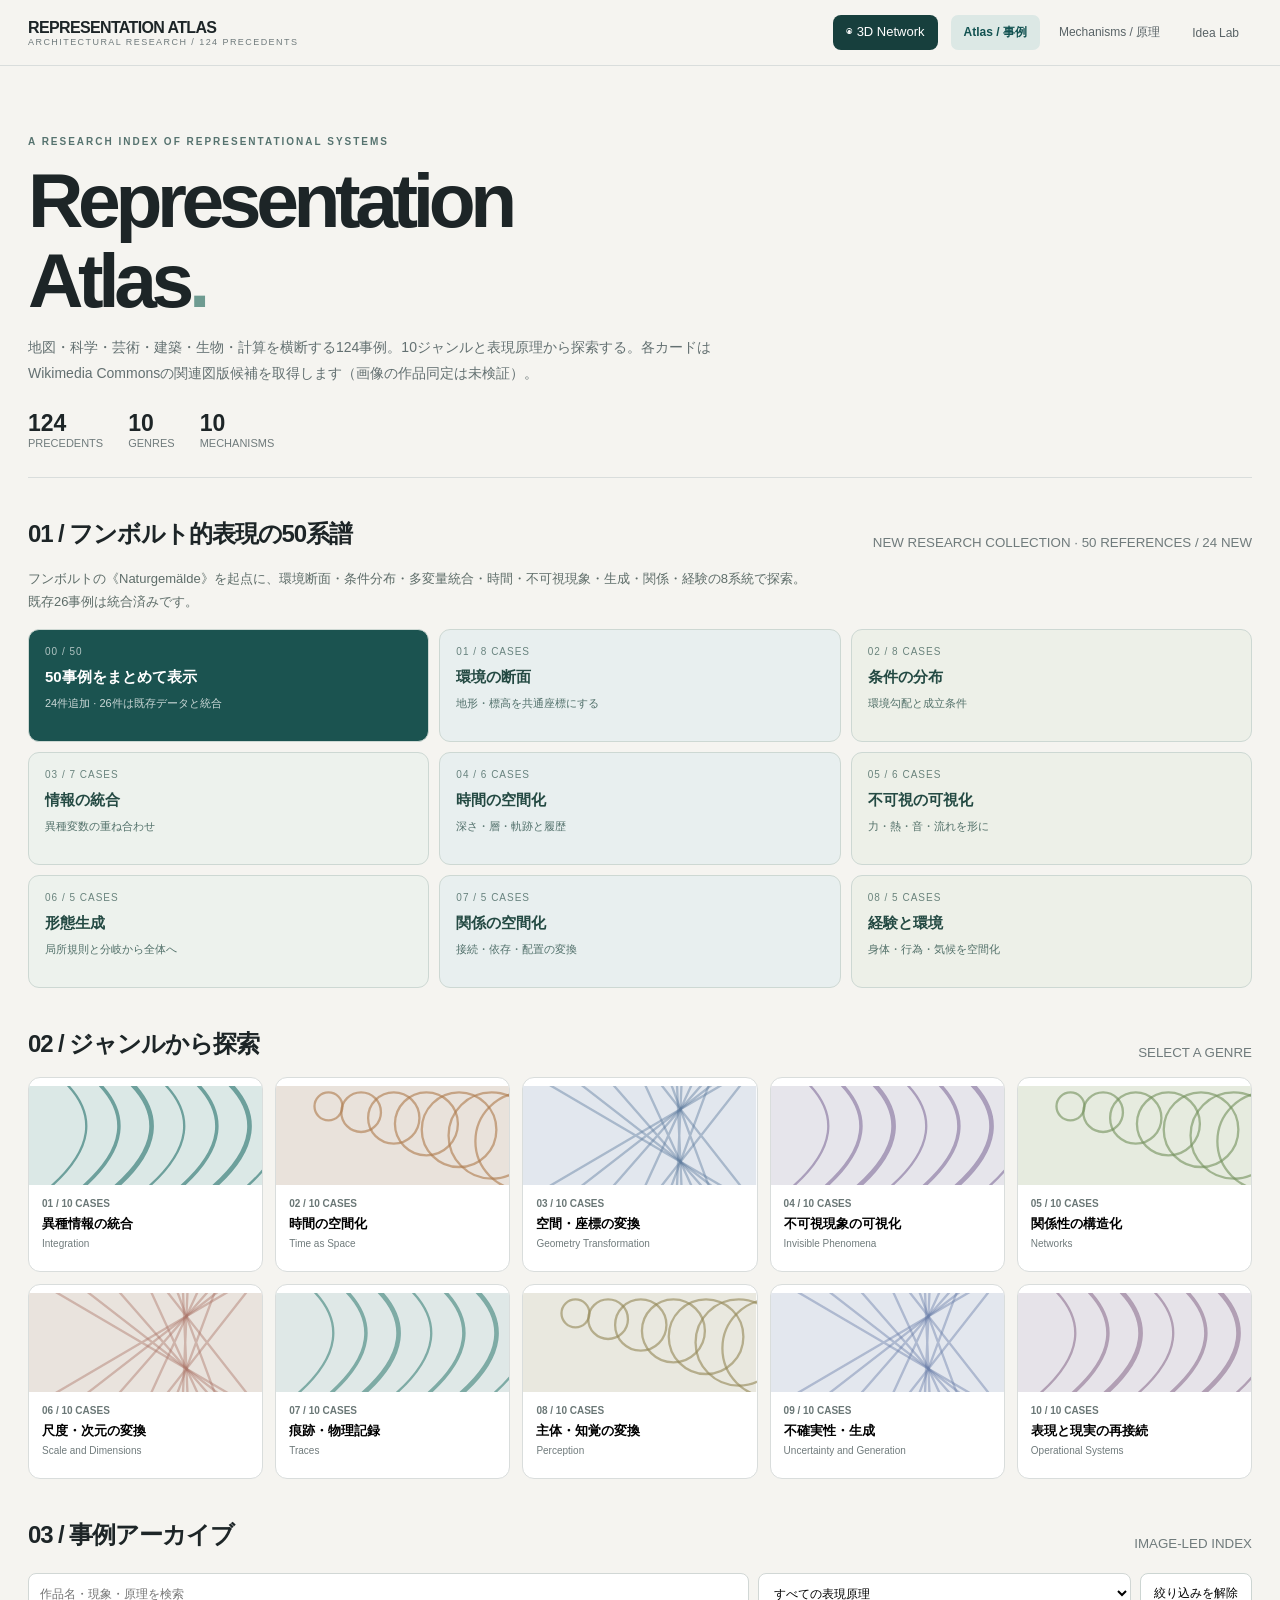
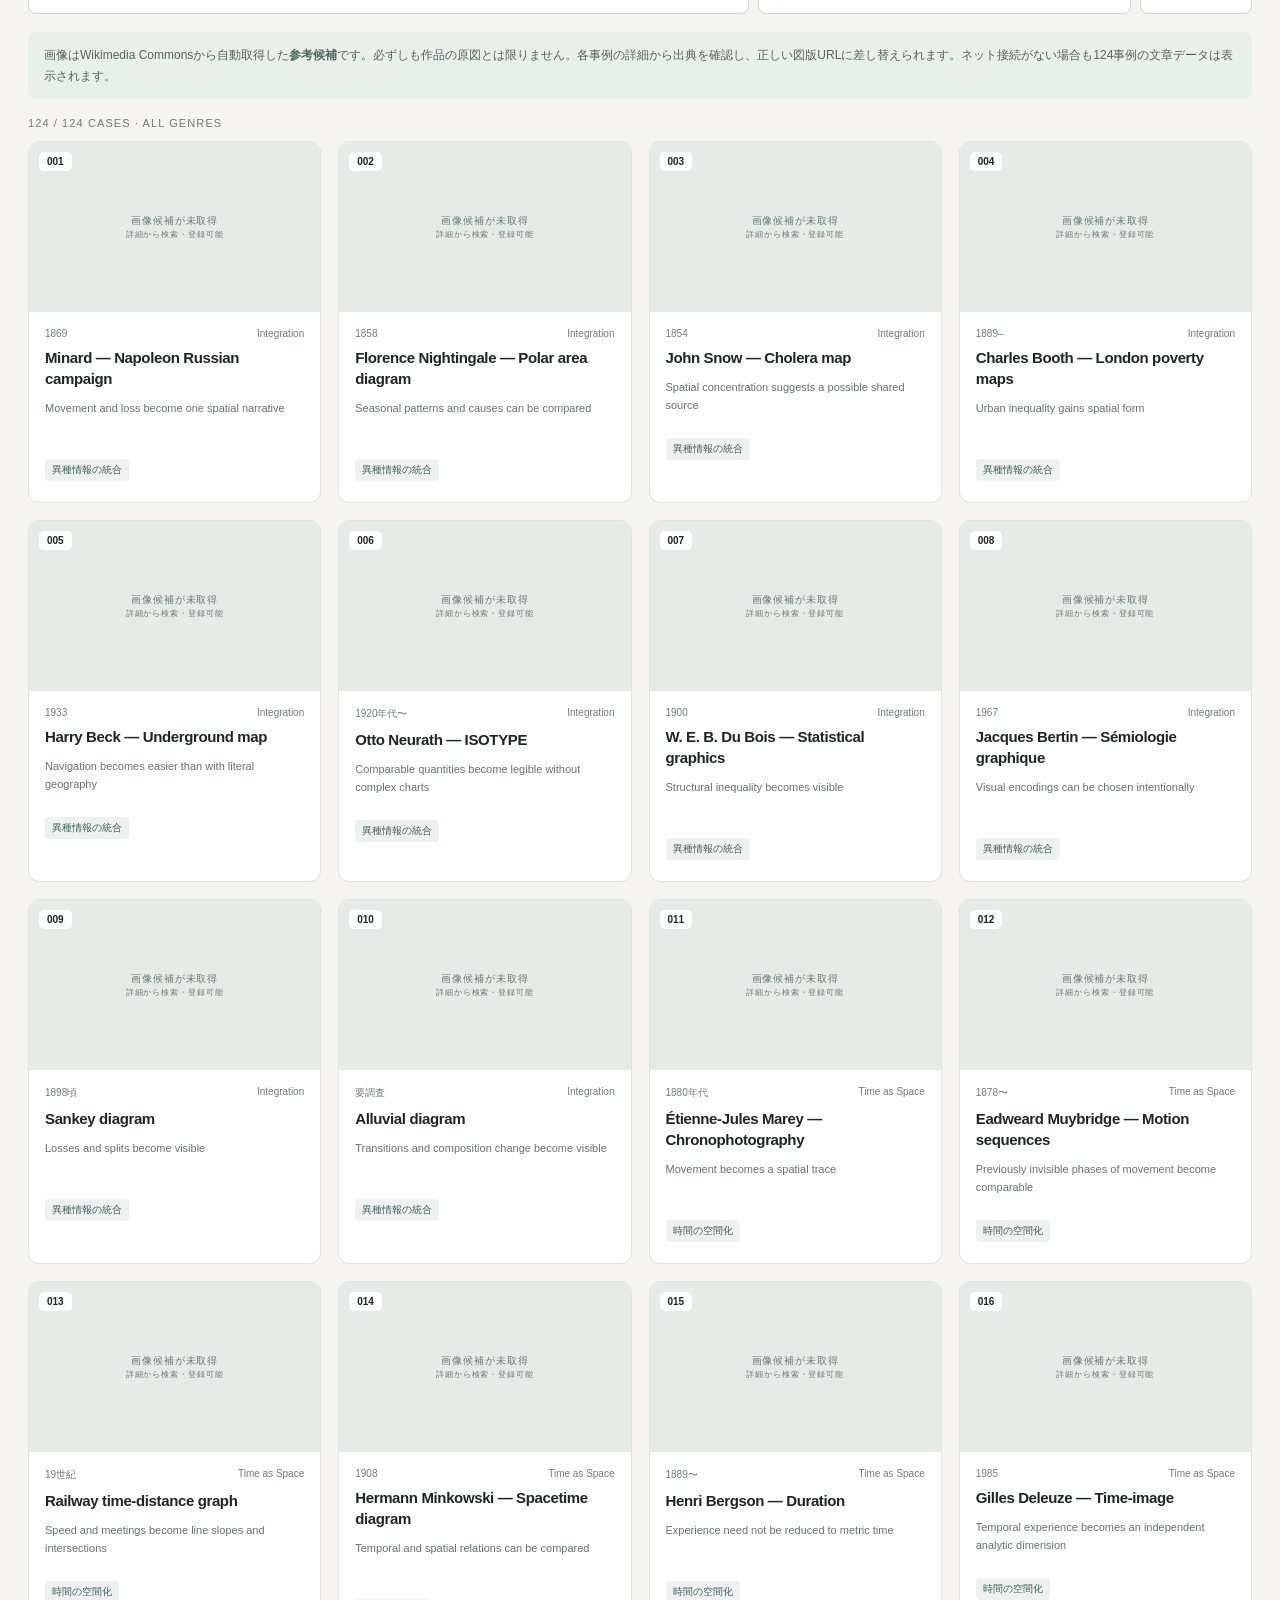
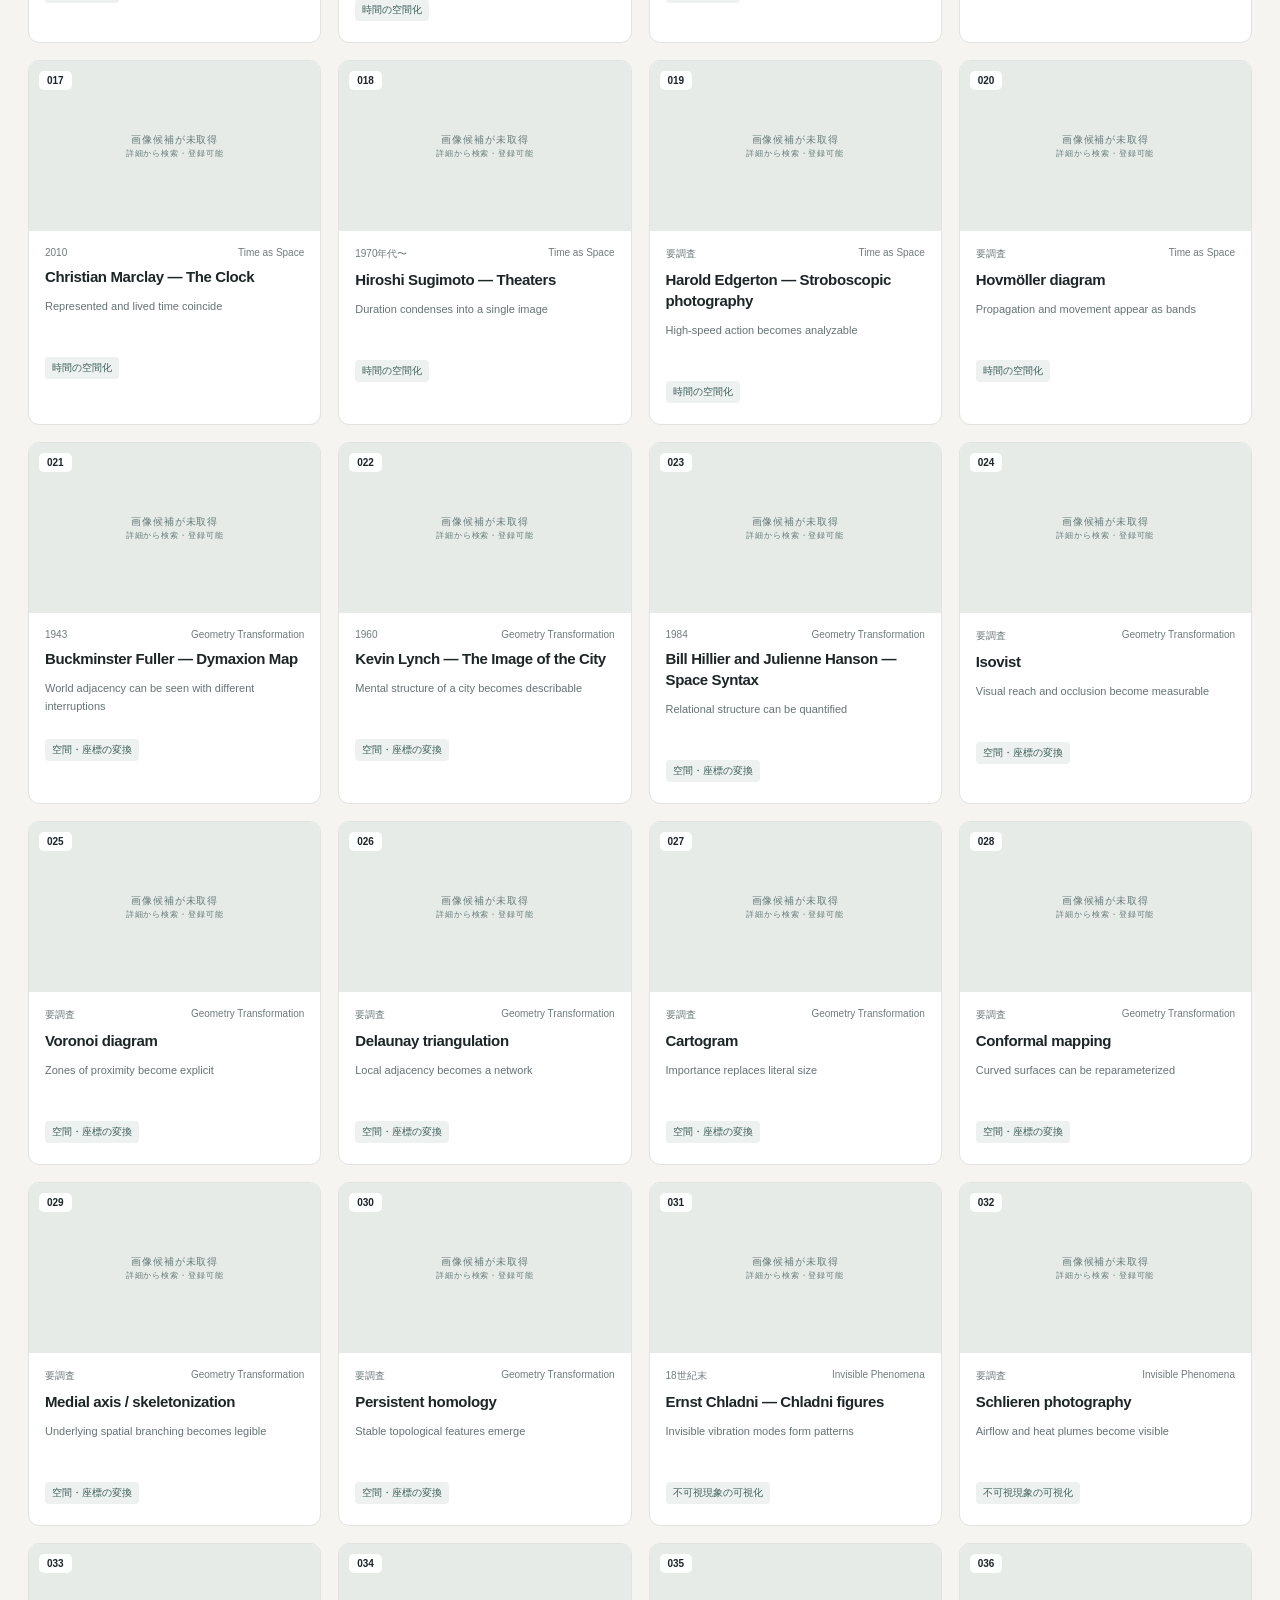
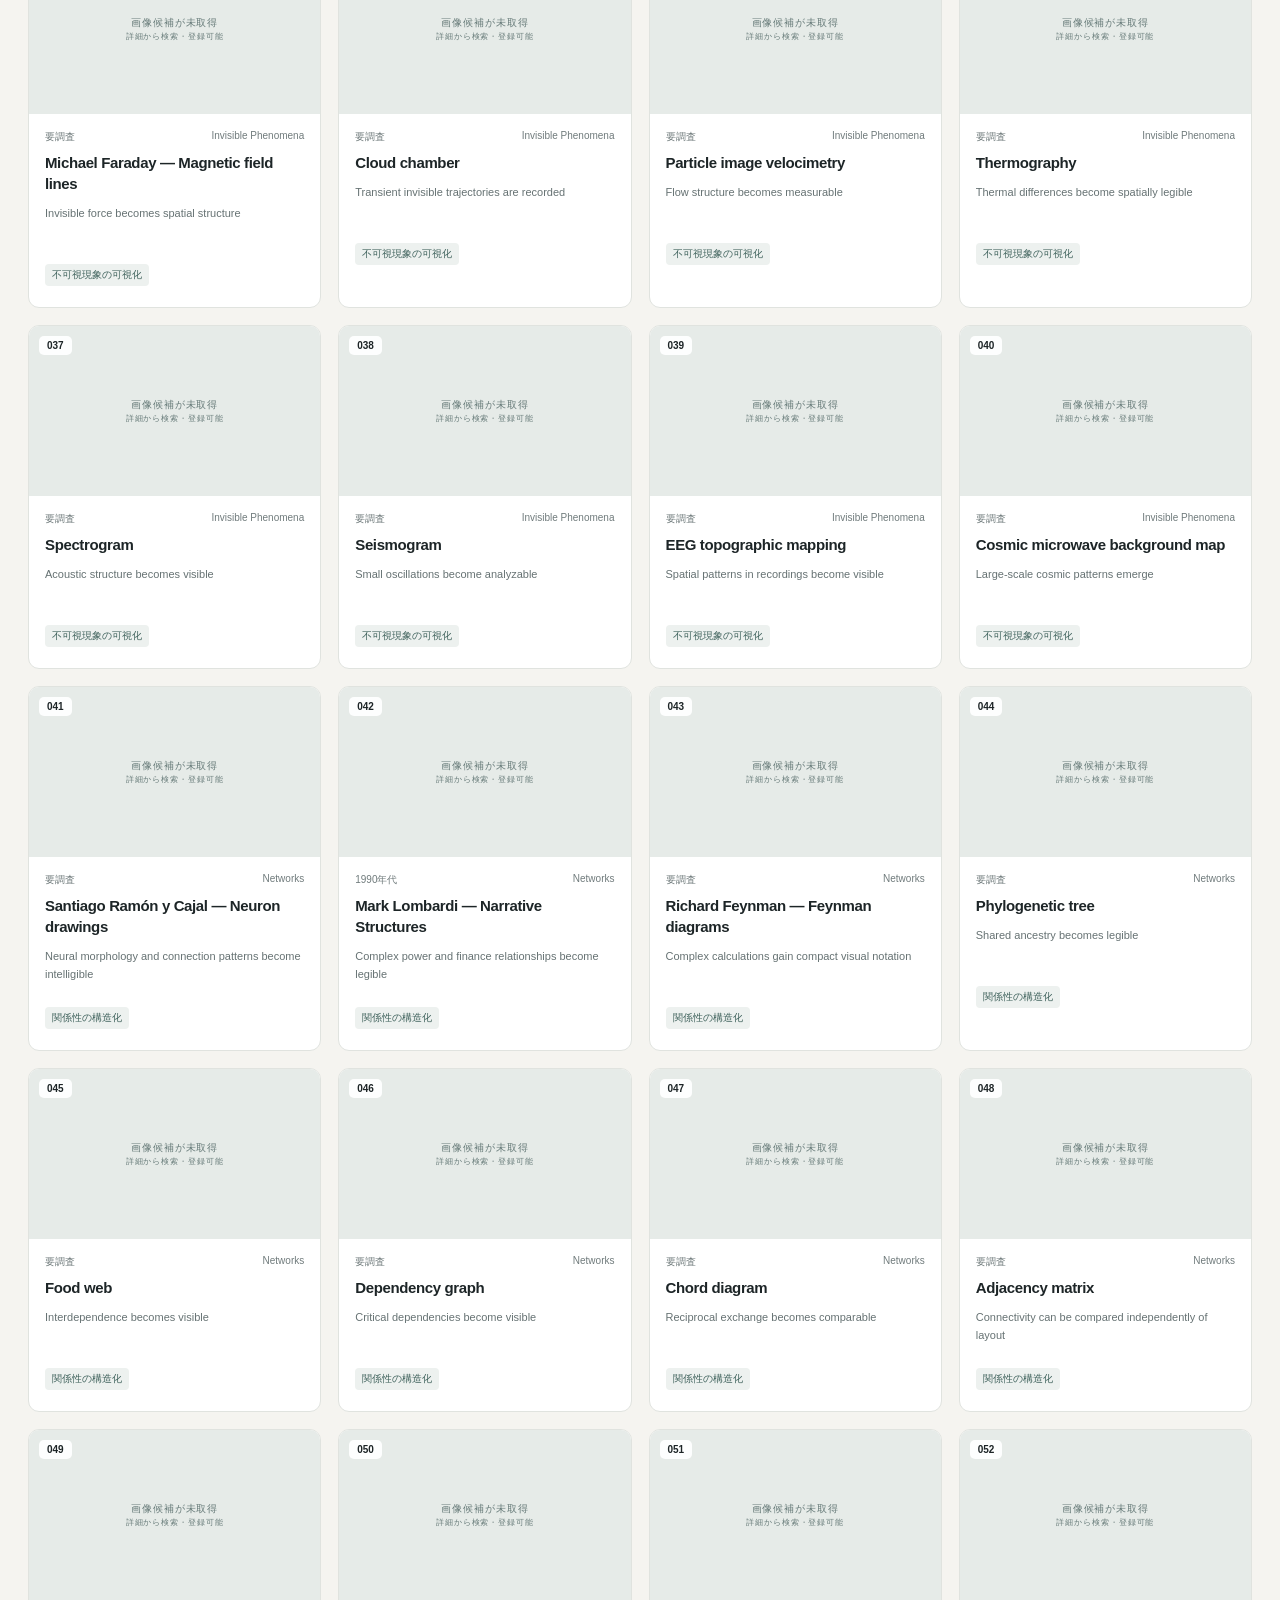
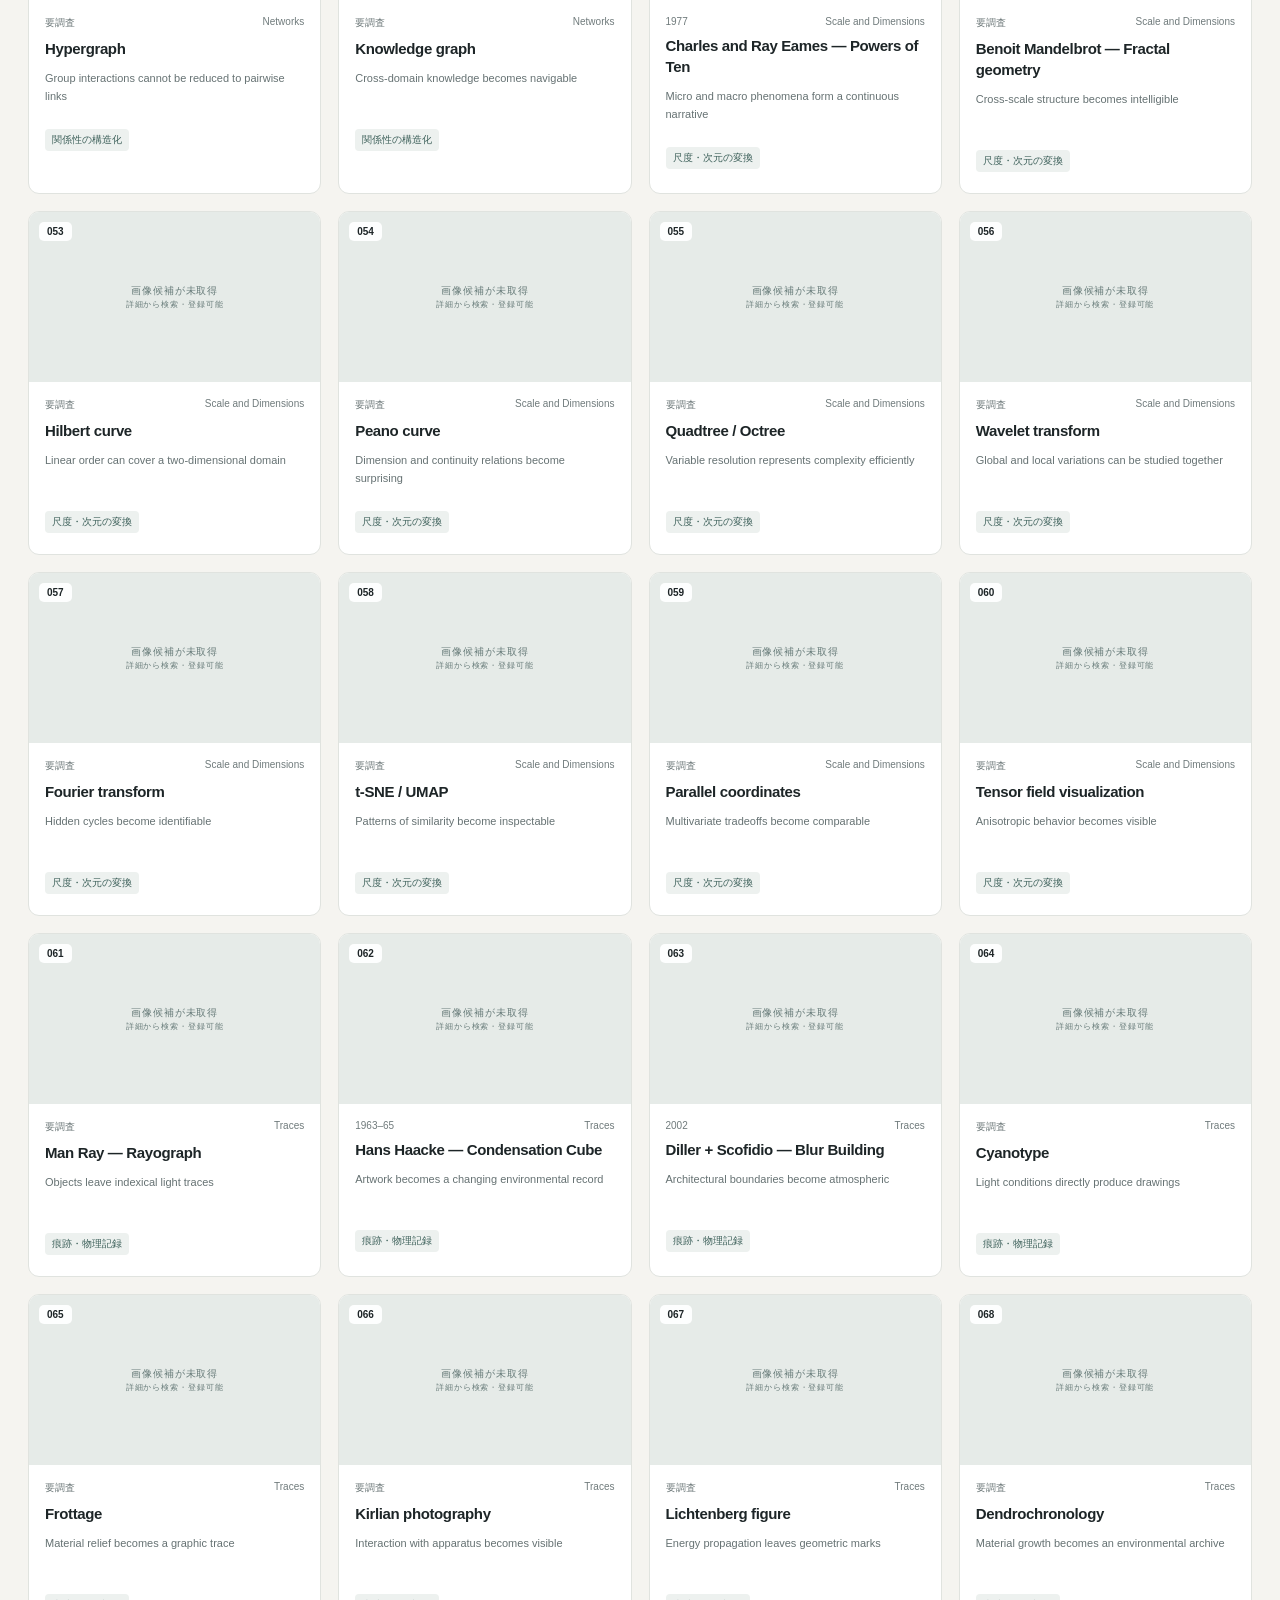
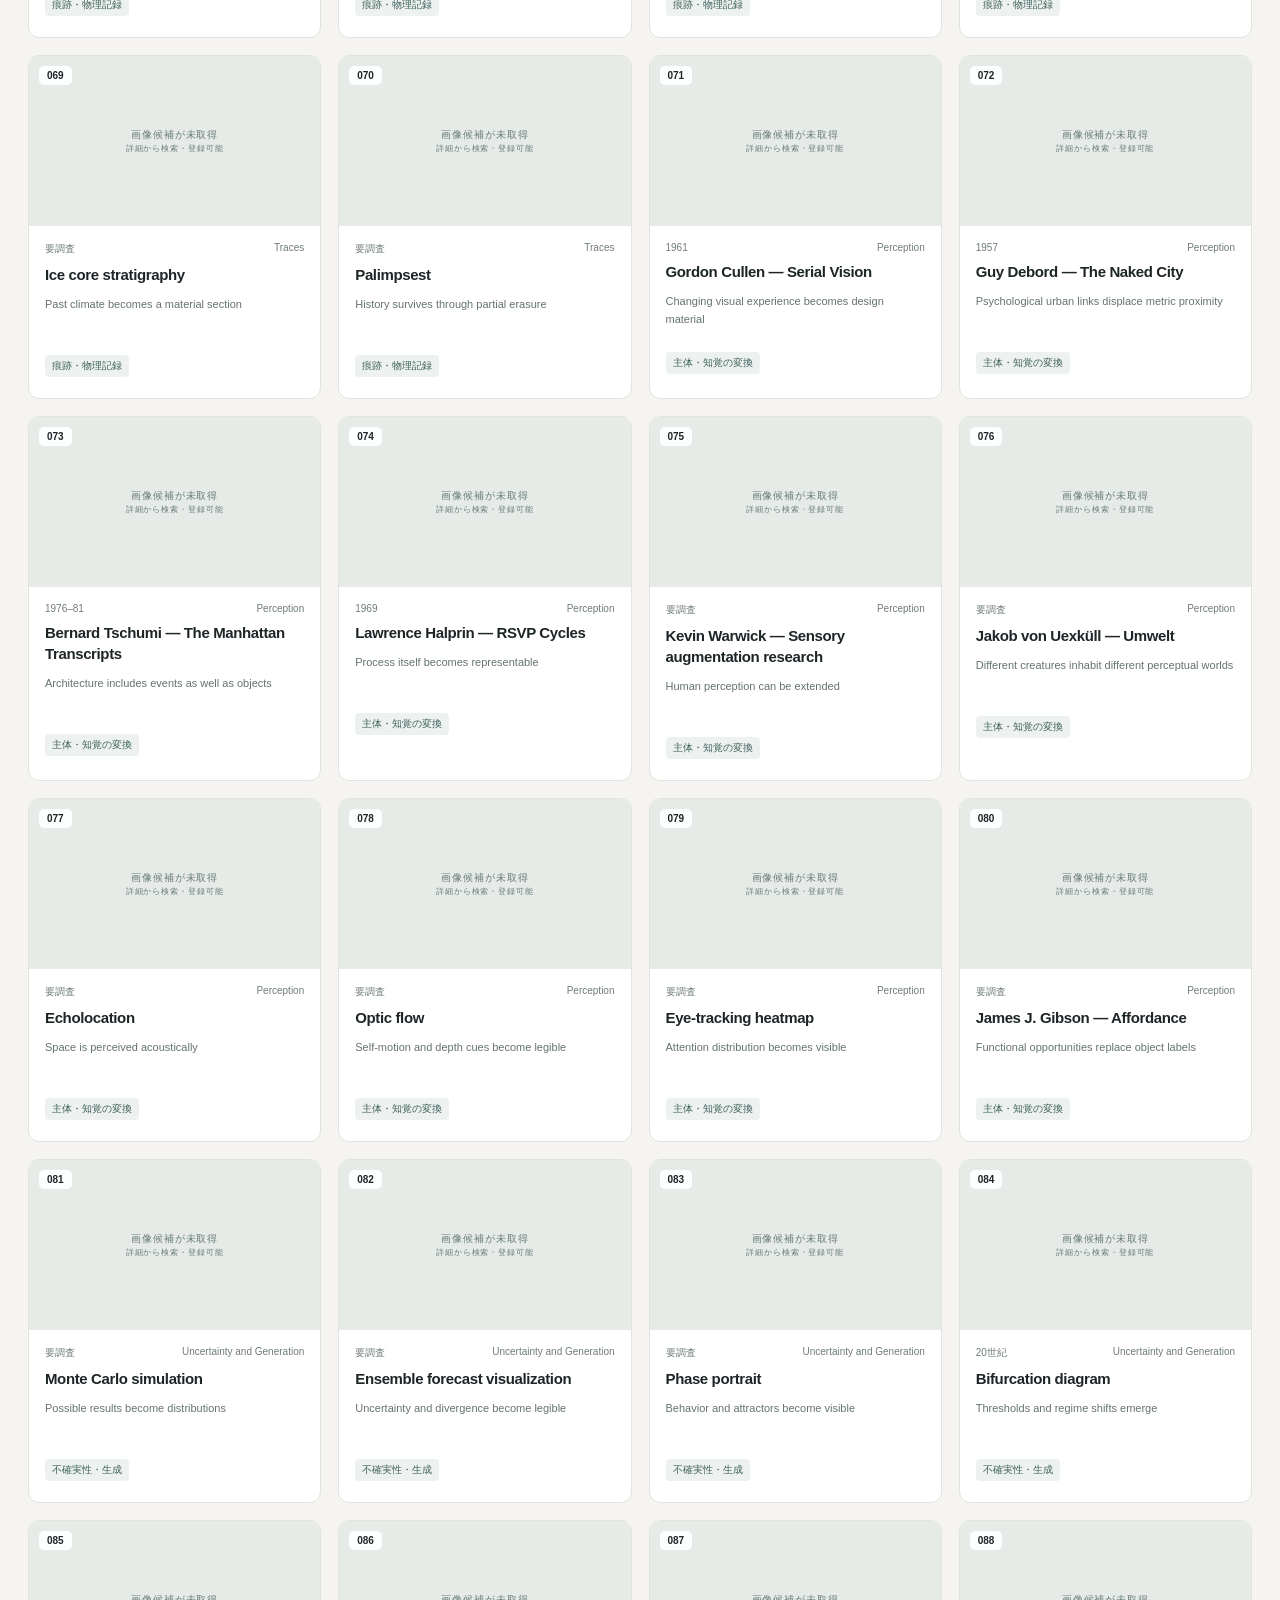
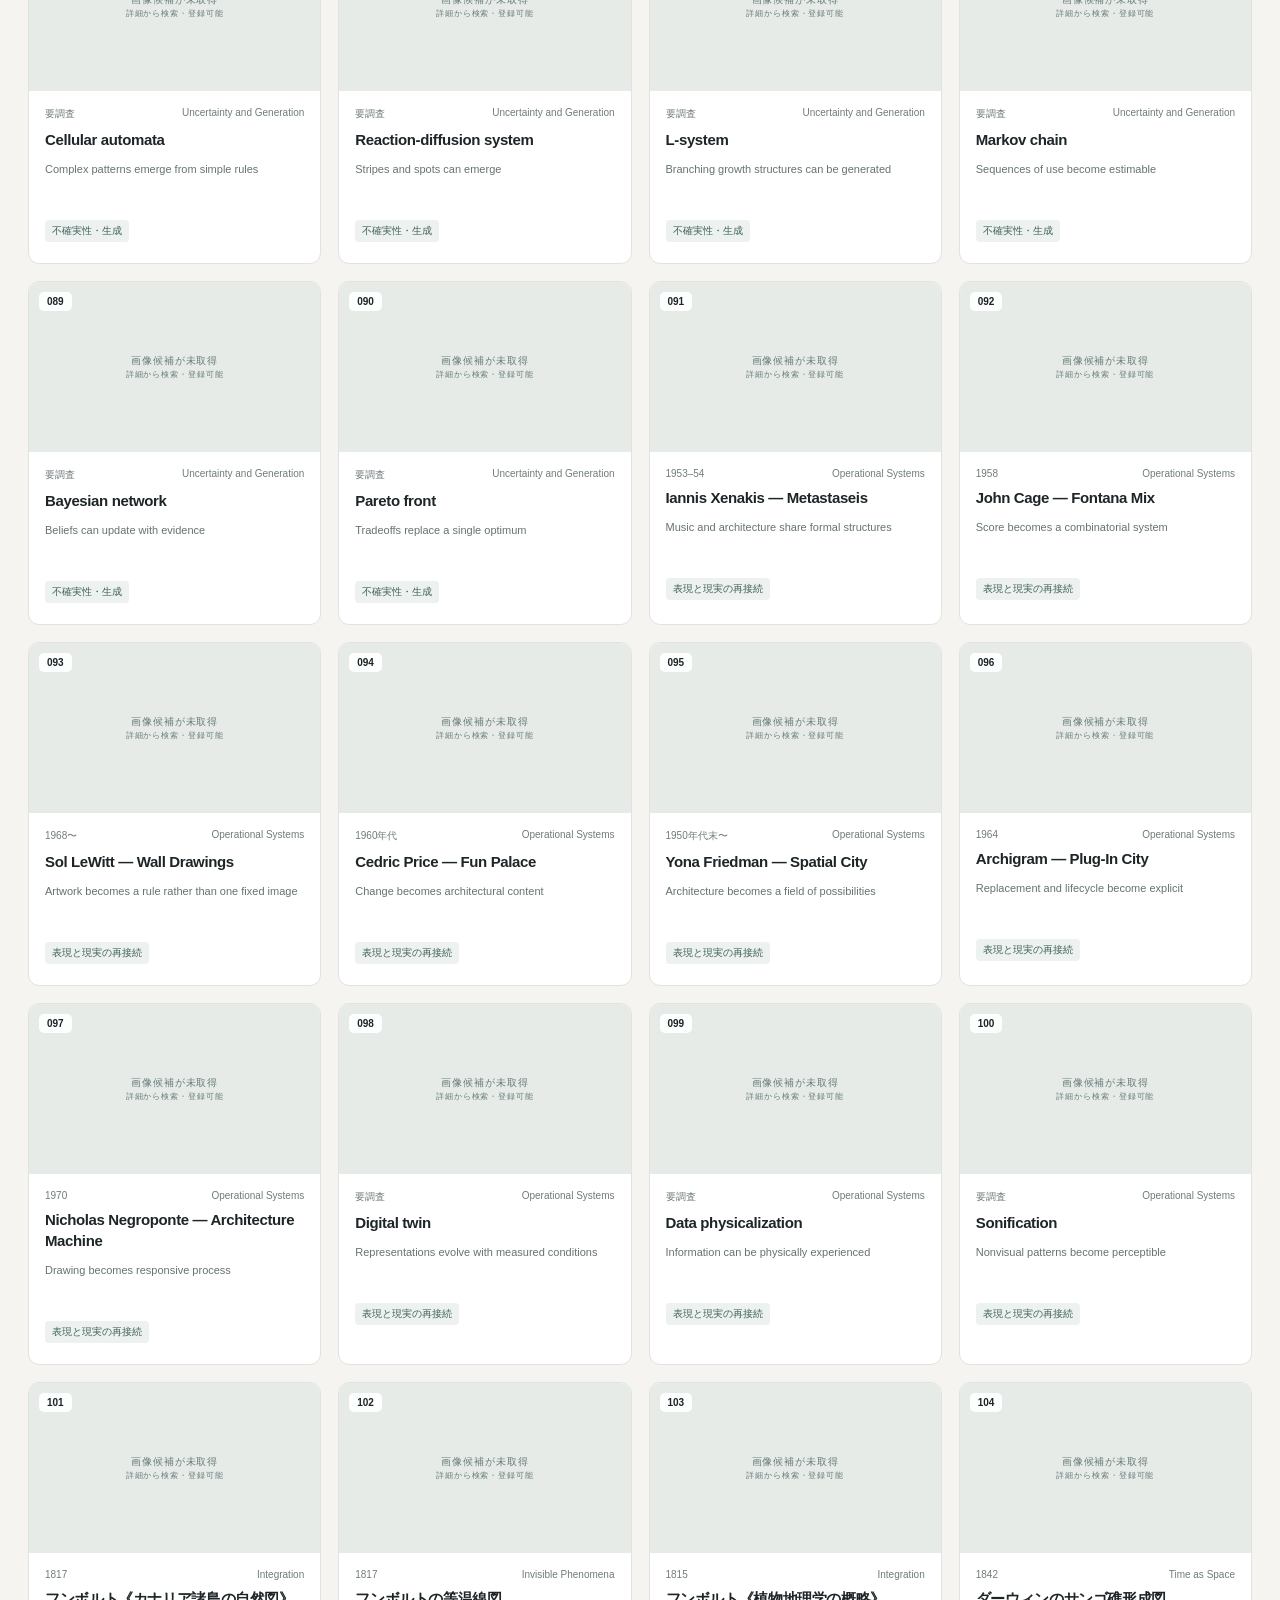
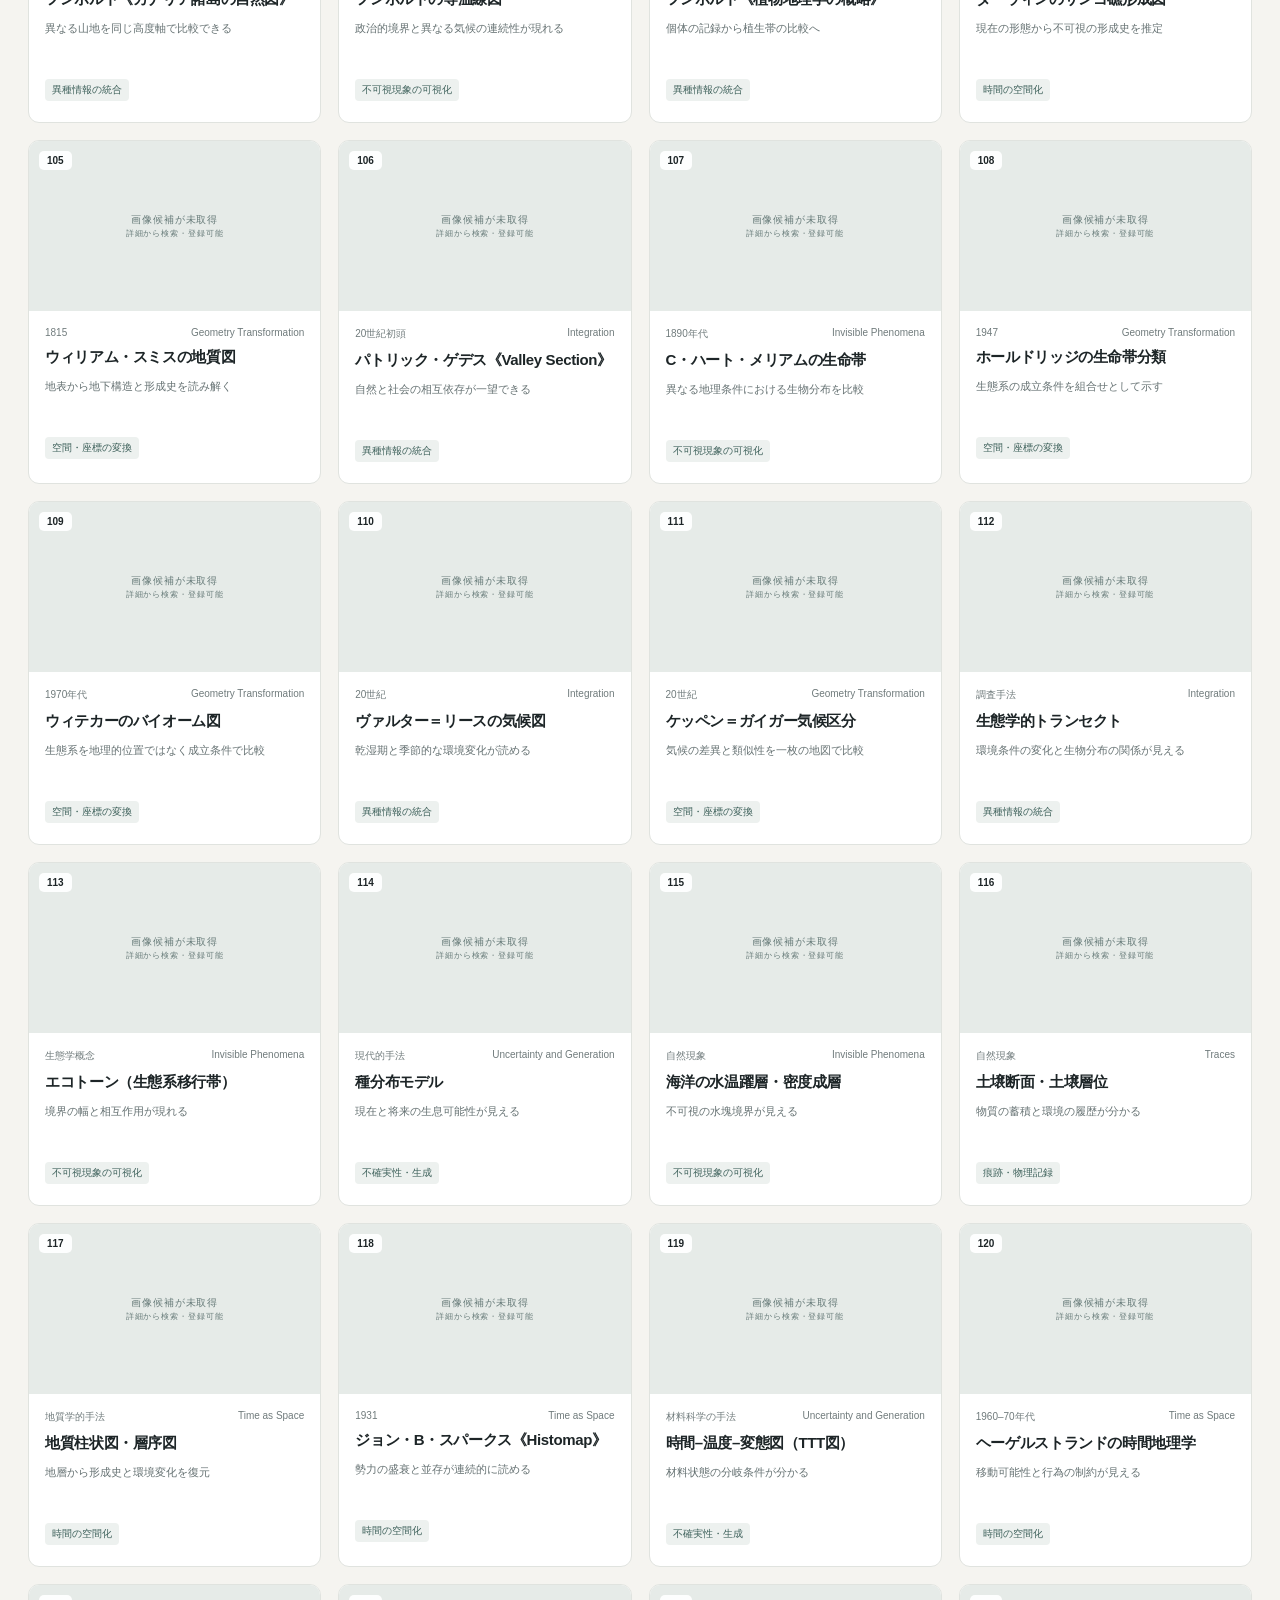
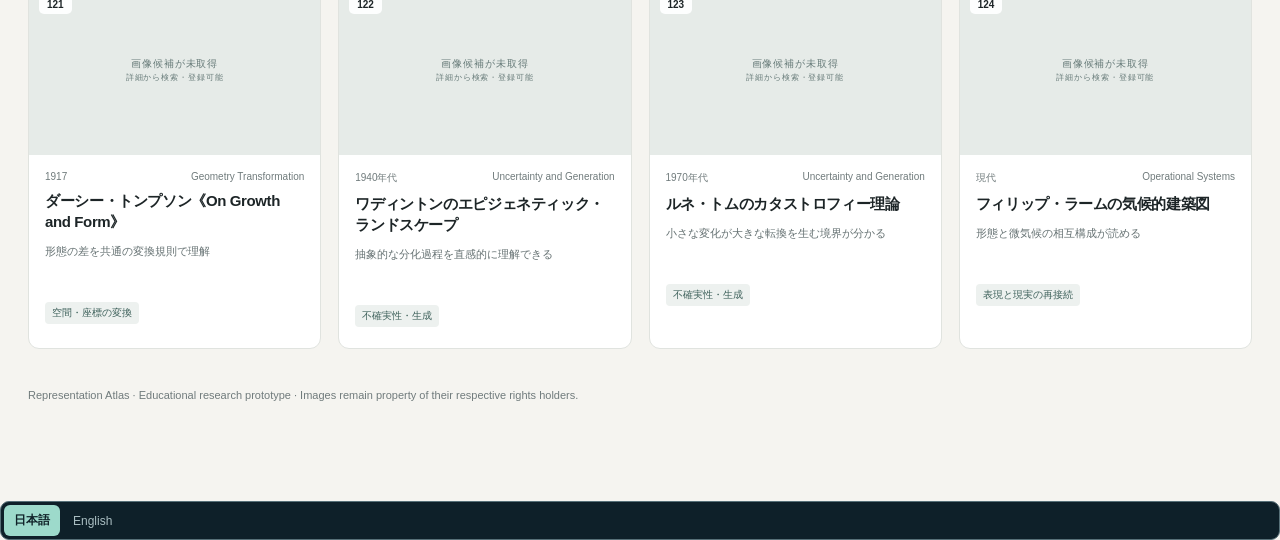
==== commit ad0d1a0b: "Add files via upload" ====
--- a/index.html
+++ b/index.html
@@ -1,8 +1,43 @@
-<!doctype html><html lang="ja"><head><meta charset="utf-8"><meta name="viewport" content="width=device-width,initial-scale=1,viewport-fit=cover"><meta name="theme-color" content="#101116"><title>FIELD / SOUND — 0.3.5</title><link rel="stylesheet" href="style.css"></head><body>
-<header><div class="brand">FIELD<span>/</span>SOUND <small>0.3.5</small></div><div class="transport"><button id="tap">TAP</button><label>BPM <input id="bpm" type="number" min="30" max="300" step="0.1" value="120.0"></label><button id="stopAll">■ STOP</button></div><div class="project"><span id="saveState">LOCAL SESSION</span><button id="save">SAVE</button><button id="restore">LOAD</button></div></header>
-<nav><button class="active" data-tab="record">01 RECORD</button><button data-tab="sample">02 SAMPLE</button><button data-tab="edit">03 EDIT</button><button disabled title="Future version">04 SEQUENCE · SOON</button><button disabled title="Future version">05 MIX · SOON</button><button disabled title="Future version">06 PERFORM · SOON</button></nav>
-<main><section class="intro"><div><div class="eyebrow">AUDIO WORKSPACE / BROWSER INSTRUMENT</div><h1 id="heading">Record. Capture. Play.</h1><p id="subtitle">音を録り、切り取り、楽器にする。</p></div><div class="level"><span>MASTER</span><input id="master" type="range" min="0" max="1" step="0.01" value="0.8"><output id="masterVal">80%</output></div></section>
-<section id="record" class="view active"><div class="cols"><div class="panel"><div class="paneltop"><span>INPUT / CAPTURE</span><span id="recStatus">● READY</span></div><div class="recbox"><div id="timer">00:00.0</div><div class="muted">MICROPHONE / LOCAL DEVICE</div><button class="recordBtn" id="recordBtn">● START RECORDING</button><p class="hint">録音にはマイクの許可と HTTPS または localhost が必要です。</p></div><div class="upload"><label class="fileBtn" for="fileInput">＋ IMPORT AUDIO — ファイルを選択</label><input id="fileInput" type="file" accept=".m4a,.mp3,.wav,.aac,.ogg,.flac,audio/*" multiple aria-label="音声ファイルを選択"><span>WAV · MP3 · M4A · OGG（ブラウザが対応する形式）</span><div id="importStatus" role="status" aria-live="polite" class="import-status">READY TO IMPORT — ファイル選択後、読み込み状態が表示されます</div><div id="importError" class="import-error" aria-live="polite"></div></div></div><div class="panel"><div class="paneltop"><span>SESSION LIBRARY</span><span id="count">0 FILES</span></div><div id="library" class="library"><p class="empty">録音または音声ファイルを取り込んでください。</p></div></div></div></section>
-<section id="sample" class="view"><div class="cols samplerCols"><div class="panel"><div class="paneltop"><span>SAMPLER / BANK A</span><span>KEYS 1–8 / Q–I</span></div><div id="pads" class="pads"></div><p class="hint">パッドを押して再生。音源はライブラリから選択して割り当てます。</p></div><div class="panel"><div class="paneltop"><span>PAD PARAMETERS</span><span id="padLabel">PAD 01</span></div><div class="controls"><label>SOURCE<select id="padSource"><option value="">— NONE —</option></select></label><label>VOLUME <output id="padVolVal">100%</output><input id="padVolume" type="range" min="0" max="2" step="0.01" value="1"></label><label>SPEED <output id="padSpeedVal">1.00×</output><input id="padSpeed" type="range" min="0.25" max="3" step="0.05" value="1"></label><label class="row">REVERSE <input id="padReverse" type="checkbox"></label><label class="row">LOOP <input id="padLoop" type="checkbox"></label><label class="row">GATE MODE <input id="padGate" type="checkbox"></label><button id="clearPad" class="secondary">CLEAR PAD</button></div></div></div></section>
-<section id="edit" class="view"><div class="panel"><div class="paneltop"><span>WAVEFORM / SAMPLE EDITOR</span><span id="duration">00:00.00</span></div><div class="editorbar"><select id="editSource"><option value="">— SELECT AUDIO —</option></select><button id="playSelection">▶ PLAY</button><button id="pausePreview">⏸ PAUSE</button><button id="stopPreview">■ STOP</button><button id="cueStart">|◀ START</button><button id="cueBack">−5s</button><button id="cueForward">+5s</button><label class="follow-toggle"><input id="followWave" type="checkbox"> FOLLOW WAVEFORM</label><button id="selectAll">SELECT ALL</button></div><div class="analysisbar"><button id="analyzeBpm">◎ ANALYZE BPM</button><span id="bpmResult" role="status" aria-live="polite">BPM: NOT ANALYZED</span><button id="cancelAnalysis" hidden>CANCEL</button><label class="checklabel"><input type="checkbox" id="beatGrid" checked> BEAT GRID</label><label class="checklabel"><input type="checkbox" id="showTransients" checked> TRANSIENTS</label></div><div id="analysisProgress" class="analysis-progress" hidden><div class="analysis-progress-head"><span id="analysisStage">PREPARING</span><span id="analysisPercent">0%</span><span id="analysisElapsed">0.0s</span></div><progress id="analysisBar" max="100" value="0"></progress><div class="hint" id="analysisDetail">Analyzing a representative segment (up to 90 seconds).</div></div><div class="wave-settings"><label>ANALYSIS RANGE <select id="bpmRange"><option value="60,200">60–200</option><option value="70,140" selected>70–140</option><option value="90,180">90–180</option><option value="120,240">120–240</option><option value="40,300">40–300</option></select></label><label>WAVEFORM <select id="waveColor"><option value="3band">3BAND</option><option value="rgb">RGB</option><option value="blue">BLUE</option></select></label><label>ZOOM <input type="range" id="waveZoom" min="1" max="32" step="1" value="1"></label><button id="halfBpm">÷2 BPM</button><button id="doubleBpm">×2 BPM</button><button id="gridBack">GRID −1ms</button><button id="gridForward">GRID +1ms</button><button id="setDownbeat">SET DOWNBEAT</button><span id="confidence">CONFIDENCE —</span></div><div class="overviewwrap"><canvas id="overview"></canvas><canvas id="overviewOverlay" class="playhead-overlay" aria-hidden="true"></canvas><span>FULL TRACK · CLICK TO SEEK</span></div><div class="wavewrap"><canvas id="wave"></canvas><canvas id="waveOverlay" class="playhead-overlay" aria-hidden="true"></canvas><div class="wavehint">CLICK / DRAG TO SEEK · SHIFT + DRAG TO SELECT REGION</div></div><div class="rangeinfo"><span id="rangeLabel">START 0.00s / END 0.00s</span><span id="playPosition">00:00.00 / 00:00.00</span><span id="waveInfo">NO AUDIO</span></div><div class="slicebar"><strong>AUTO SLICE</strong><select id="sliceMode"><option value="transient">TRANSIENT DETECTION</option><option value="equal">EQUAL DIVISIONS</option><option value="beat">BEAT GRID</option></select><label>SLICES <input id="sliceCount" type="number" min="2" max="16" value="8"></label><button id="detectSlices">PREVIEW SLICES</button><button id="assignSlices">ASSIGN TO PADS 01–16</button><span id="sliceResult">NO SLICES</span></div><div class="editorbar"><button id="trimToPad">ASSIGN SELECTION TO PAD</button><select id="targetPad"></select><button id="createClip">SAVE SELECTION AS CLIP</button></div><p class="hint">範囲選択は非破壊です。元の音声は変更されません。</p></div></section>
-</main><footer><span>FIELD / SOUND — LOCAL-FIRST AUDIO EXPERIMENT</span><span id="message">READY</span></footer><script src="app.js"></script></body></html>
+<!doctype html><html lang="ja"><head><meta name="apple-mobile-web-app-capable" content="yes"><meta name="apple-mobile-web-app-status-bar-style" content="black-translucent"><meta name="apple-mobile-web-app-title" content="Representation Atlas"><meta name="mobile-web-app-capable" content="yes"><link rel="manifest" href="./manifest.webmanifest"><meta name="robots" content="noindex, nofollow, noarchive"><meta charset="utf-8"><meta name="viewport" content="width=device-width, initial-scale=1"><title>Representation Atlas — Visual Research Archive</title><meta name="theme-color" content="#f5f4f0"><style>
+:root{--bg:#f5f4f0;--paper:#fff;--ink:#1d2527;--muted:#707b7c;--line:#d9dddc;--accent:#155f60}*{box-sizing:border-box}body{margin:0;background:var(--bg);color:var(--ink);font-family:Inter,-apple-system,BlinkMacSystemFont,"Hiragino Kaku Gothic ProN","Yu Gothic",sans-serif}button,input,select{font:inherit}button{cursor:pointer}a{color:inherit;text-decoration:none}.top{position:sticky;top:0;z-index:50;background:#f5f4f0ed;border-bottom:1px solid var(--line);backdrop-filter:blur(14px)}.top-inner{max-width:1550px;margin:auto;padding:15px 28px;display:flex;align-items:center;justify-content:space-between;gap:16px}.logo{font-size:16px;font-weight:800;letter-spacing:-.04em}.logo small{display:block;font-size:9px;letter-spacing:.16em;font-weight:500;color:var(--muted)}nav{display:flex;gap:6px}nav button{border:0;background:transparent;padding:9px 13px;border-radius:7px;color:#596366;font-size:12px}nav button.active{background:#dce8e5;color:#125251;font-weight:700}.wrap{max-width:1550px;margin:auto;padding:30px 28px 100px}.hero{padding:40px 0 28px;border-bottom:1px solid var(--line)}.eyebrow{font-size:10px;letter-spacing:.2em;font-weight:750;color:#56736f}.hero h1{font-size:clamp(38px,6vw,85px);line-height:1.04;letter-spacing:-.07em;margin:14px 0}.hero p{max-width:730px;color:#637071;line-height:1.85;font-size:14px}.stats{display:flex;gap:25px;margin-top:23px;font-size:11px;color:var(--muted)}.stats b{font-size:23px;color:var(--ink);display:block}.section-title{display:flex;justify-content:space-between;align-items:end;gap:12px;margin:40px 0 17px}.section-title h2{font-size:24px;letter-spacing:-.045em;margin:0}.section-title small{color:var(--muted)}.genre-grid{display:grid;grid-template-columns:repeat(5,minmax(0,1fr));gap:12px}.genre{position:relative;text-align:left;border:1px solid var(--line);background:white;border-radius:12px;overflow:hidden;padding:0;min-height:195px;transition:.2s}.genre:hover,.genre.active{border-color:#327c77;transform:translateY(-2px)}.genre-art{height:99px;position:relative;overflow:hidden}.genre-art svg{width:100%;height:100%}.genre-text{padding:13px}.genre-text b{font-size:13px;display:block}.genre-text small{font-size:10px;color:var(--muted)}.genre-number{font-size:10px;font-weight:700;color:#6a7776;margin-bottom:6px}.toolbar{display:flex;flex-wrap:wrap;gap:9px;margin:22px 0 18px}.toolbar input,.toolbar select{border:1px solid #d1d7d5;background:#fff;padding:11px;border-radius:8px;min-height:41px;font-size:12px}.toolbar input{flex:2;min-width:180px}.toolbar select{flex:1;min-width:150px}.action{border:1px solid #ccd5d2;background:#fff;border-radius:8px;padding:10px 13px;font-size:12px}.action:hover{border-color:var(--accent)}.count{font-size:11px;color:var(--muted);letter-spacing:.1em;margin-bottom:12px}.cards{display:grid;grid-template-columns:repeat(4,minmax(0,1fr));gap:17px}.case{border:1px solid #e0e3df;border-radius:11px;overflow:hidden;background:white;min-width:0;transition:transform .2s,border-color .2s}.case:hover{transform:translateY(-3px);border-color:#a8b9b4}.case-photo{height:170px;background:#e6ebe8;position:relative;overflow:hidden;display:flex;align-items:center;justify-content:center}.case-photo img{width:100%;height:100%;object-fit:contain;background:#f1f2ee}.case-photo .placeholder{font-size:10px;letter-spacing:.09em;color:#667a78;text-align:center;padding:12px}.case-photo .num{position:absolute;top:10px;left:10px;background:#fffffff0;padding:4px 8px;border-radius:5px;font-size:10px;font-weight:750}.case-info{padding:16px}.case-info h3{font-size:15px;line-height:1.4;margin:8px 0 10px;letter-spacing:-.025em}.case-info p{font-size:11px;line-height:1.65;color:#667273;margin:0 0 12px;min-height:48px}.pill{display:inline-block;border-radius:4px;padding:4px 7px;font-size:10px;background:#edf1ef;color:#3e615b;margin:0 4px 5px 0}.case-meta{font-size:10px;color:var(--muted);display:flex;justify-content:space-between}.modal-bg{position:fixed;inset:0;background:#152220a6;z-index:100;display:flex;align-items:center;justify-content:center;padding:18px}.modal{width:min(940px,100%);max-height:92vh;overflow:auto;background:white;border-radius:13px;position:relative}.modal-close{position:sticky;top:12px;float:right;z-index:4;margin:12px;background:#fff;border:1px solid #d2dad6;border-radius:8px;padding:7px 13px}.modal-inner{padding:22px 28px 34px}.modal-photo{width:100%;height:310px;object-fit:contain;background:#eff2ef;border-radius:9px}.modal h2{font-size:27px;letter-spacing:-.04em}.detail-grid{display:grid;grid-template-columns:1fr 1fr;gap:12px}.detail-panel{background:#f5f7f5;border-radius:8px;padding:15px}.detail-panel small{font-size:10px;color:#63746e;letter-spacing:.1em}.detail-panel p{font-size:13px;line-height:1.7;margin:8px 0}.credit{font-size:11px;color:#66716d;line-height:1.7}.link{color:#126f70;text-decoration:underline;word-break:break-all}.idea{padding:18px;background:white;border:1px solid var(--line);border-radius:9px;margin-bottom:12px}.idea h3{margin:0 0 8px}.idea p{font-size:12px;color:#66716e}.note{padding:13px 16px;background:#e9efeb;border-radius:8px;color:#506660;font-size:12px;line-height:1.7;margin:18px 0}.empty{padding:40px;text-align:center;color:var(--muted)}.foot{margin-top:40px;font-size:11px;color:var(--muted)}@media(max-width:1100px){.genre-grid{grid-template-columns:repeat(3,1fr)}.cards{grid-template-columns:repeat(3,1fr)}}@media(max-width:700px){.top-inner{padding:12px 16px;display:block}.logo{font-size:14px}nav{margin-top:8px;overflow:auto;white-space:nowrap}nav button{padding:7px 9px}.wrap{padding:15px 15px 70px}.hero{padding:25px 0}.hero h1{font-size:42px}.genre-grid{grid-template-columns:repeat(2,minmax(0,1fr));gap:9px}.genre{min-height:155px}.genre-art{height:78px}.genre-text{padding:9px}.genre-text b{font-size:11px}.cards{grid-template-columns:repeat(2,minmax(0,1fr));gap:9px}.case-photo{height:120px}.case-info{padding:11px}.case-info h3{font-size:12px}.case-info p{font-size:10px;min-height:65px}.detail-grid{grid-template-columns:1fr}.modal-inner{padding:18px}.modal-photo{height:220px}.stats{gap:18px}.section-title h2{font-size:21px}}
+
+/* Humboldt research collection */
+.humboldt-grid{display:grid;grid-template-columns:repeat(3,minmax(0,1fr));gap:10px;margin:16px 0 34px}.humboldt-tile{min-height:113px;border:1px solid #cdd8d3;background:#edf2ed;border-radius:11px;padding:16px;text-align:left;display:flex;flex-direction:column;gap:9px;color:#244a43;transition:background .2s,transform .2s}.humboldt-tile:nth-child(3n){background:#edf0e8}.humboldt-tile:nth-child(3n+2){background:#e8efef}.humboldt-tile.all{background:#1b5350;color:white}.humboldt-tile:hover{transform:translateY(-2px)}.humboldt-tile.selected{outline:3px solid #aa8550;outline-offset:1px}.humboldt-tile b{font-size:15px;line-height:1.4}.humboldt-tile small{font-size:11px;opacity:.77}.ht-index{font-size:10px;letter-spacing:.1em;opacity:.65}.research-intro{color:#5e6d69;font-size:13px;line-height:1.8;max-width:790px}.humboldt-mark{position:absolute;right:9px;top:9px;background:#244e47;color:white;padding:4px 7px;border-radius:4px;font-size:10px;letter-spacing:.08em}.case-photo{position:relative}@media(max-width:750px){.humboldt-grid{grid-template-columns:repeat(2,minmax(0,1fr))}.humboldt-tile{min-height:120px;padding:12px}}@media(max-width:380px){.humboldt-grid{grid-template-columns:1fr}}
+
+.atlas-lang{display:flex;align-items:center;gap:3px;padding:3px;border:1px solid #577078;border-radius:9px;background:#0e2029;z-index:12;flex-shrink:0}.atlas-lang button{padding:7px 10px;background:transparent;border:0;border-radius:6px;color:#aabec2;font-size:12px;white-space:nowrap;cursor:pointer}.atlas-lang button[aria-pressed="true"]{background:#9ddacb;color:#102329;font-weight:700}@media(max-width:750px){.atlas-lang{position:fixed;right:10px;bottom:12px;box-shadow:0 5px 25px #0009}.atlas-lang button{padding:10px 12px}}
+</style></head><body><header class="top"><div class="top-inner"><div class="logo">REPRESENTATION ATLAS<small>ARCHITECTURAL RESEARCH / 124 PRECEDENTS</small></div><nav><a href="./graph.html" style="display:inline-block;padding:9px 13px;background:#173f3d;color:#fff;border-radius:8px;text-decoration:none;font-size:13px;margin-right:7px">◉ 3D Network</a><button class="active" data-nav="atlas">Atlas / 事例</button><button data-nav="mechanisms">Mechanisms / 原理</button><button data-nav="ideas">Idea Lab</button></nav></div></header><main class="wrap" id="content"><h1>Representation Atlas</h1><p>124事例を読み込み中です。JavaScriptが利用できない環境では、付属の data.json をご覧ください。</p></main><noscript><main style="max-width:1100px;margin:30px auto;padding:20px"><h1>Representation Atlas — 124事例</h1><p>検索機能を使うにはSafari / ChromeでJavaScriptを有効にしてください。</p><ol><li><strong>Minard — Napoleon Russian campaign</strong> — Movement and loss become one spatial narrative</li><li><strong>Florence Nightingale — Polar area diagram</strong> — Seasonal patterns and causes can be compared</li><li><strong>John Snow — Cholera map</strong> — Spatial concentration suggests a possible shared source</li><li><strong>Charles Booth — London poverty maps</strong> — Urban inequality gains spatial form</li><li><strong>Harry Beck — Underground map</strong> — Navigation becomes easier than with literal geography</li><li><strong>Otto Neurath — ISOTYPE</strong> — Comparable quantities become legible without complex charts</li><li><strong>W. E. B. Du Bois — Statistical graphics</strong> — Structural inequality becomes visible</li><li><strong>Jacques Bertin — Sémiologie graphique</strong> — Visual encodings can be chosen intentionally</li><li><strong>Sankey diagram</strong> — Losses and splits become visible</li><li><strong>Alluvial diagram</strong> — Transitions and composition change become visible</li><li><strong>Étienne-Jules Marey — Chronophotography</strong> — Movement becomes a spatial trace</li><li><strong>Eadweard Muybridge — Motion sequences</strong> — Previously invisible phases of movement become comparable</li><li><strong>Railway time-distance graph</strong> — Speed and meetings become line slopes and intersections</li><li><strong>Hermann Minkowski — Spacetime diagram</strong> — Temporal and spatial relations can be compared</li><li><strong>Henri Bergson — Duration</strong> — Experience need not be reduced to metric time</li><li><strong>Gilles Deleuze — Time-image</strong> — Temporal experience becomes an independent analytic dimension</li><li><strong>Christian Marclay — The Clock</strong> — Represented and lived time coincide</li><li><strong>Hiroshi Sugimoto — Theaters</strong> — Duration condenses into a single image</li><li><strong>Harold Edgerton — Stroboscopic photography</strong> — High-speed action becomes analyzable</li><li><strong>Hovmöller diagram</strong> — Propagation and movement appear as bands</li><li><strong>Buckminster Fuller — Dymaxion Map</strong> — World adjacency can be seen with different interruptions</li><li><strong>Kevin Lynch — The Image of the City</strong> — Mental structure of a city becomes describable</li><li><strong>Bill Hillier and Julienne Hanson — Space Syntax</strong> — Relational structure can be quantified</li><li><strong>Isovist</strong> — Visual reach and occlusion become measurable</li><li><strong>Voronoi diagram</strong> — Zones of proximity become explicit</li><li><strong>Delaunay triangulation</strong> — Local adjacency becomes a network</li><li><strong>Cartogram</strong> — Importance replaces literal size</li><li><strong>Conformal mapping</strong> — Curved surfaces can be reparameterized</li><li><strong>Medial axis / skeletonization</strong> — Underlying spatial branching becomes legible</li><li><strong>Persistent homology</strong> — Stable topological features emerge</li><li><strong>Ernst Chladni — Chladni figures</strong> — Invisible vibration modes form patterns</li><li><strong>Schlieren photography</strong> — Airflow and heat plumes become visible</li><li><strong>Michael Faraday — Magnetic field lines</strong> — Invisible force becomes spatial structure</li><li><strong>Cloud chamber</strong> — Transient invisible trajectories are recorded</li><li><strong>Particle image velocimetry</strong> — Flow structure becomes measurable</li><li><strong>Thermography</strong> — Thermal differences become spatially legible</li><li><strong>Spectrogram</strong> — Acoustic structure becomes visible</li><li><strong>Seismogram</strong> — Small oscillations become analyzable</li><li><strong>EEG topographic mapping</strong> — Spatial patterns in recordings become visible</li><li><strong>Cosmic microwave background map</strong> — Large-scale cosmic patterns emerge</li><li><strong>Santiago Ramón y Cajal — Neuron drawings</strong> — Neural morphology and connection patterns become intelligible</li><li><strong>Mark Lombardi — Narrative Structures</strong> — Complex power and finance relationships become legible</li><li><strong>Richard Feynman — Feynman diagrams</strong> — Complex calculations gain compact visual notation</li><li><strong>Phylogenetic tree</strong> — Shared ancestry becomes legible</li><li><strong>Food web</strong> — Interdependence becomes visible</li><li><strong>Dependency graph</strong> — Critical dependencies become visible</li><li><strong>Chord diagram</strong> — Reciprocal exchange becomes comparable</li><li><strong>Adjacency matrix</strong> — Connectivity can be compared independently of layout</li><li><strong>Hypergraph</strong> — Group interactions cannot be reduced to pairwise links</li><li><strong>Knowledge graph</strong> — Cross-domain knowledge becomes navigable</li><li><strong>Charles and Ray Eames — Powers of Ten</strong> — Micro and macro phenomena form a continuous narrative</li><li><strong>Benoit Mandelbrot — Fractal geometry</strong> — Cross-scale structure becomes intelligible</li><li><strong>Hilbert curve</strong> — Linear order can cover a two-dimensional domain</li><li><strong>Peano curve</strong> — Dimension and continuity relations become surprising</li><li><strong>Quadtree / Octree</strong> — Variable resolution represents complexity efficiently</li><li><strong>Wavelet transform</strong> — Global and local variations can be studied together</li><li><strong>Fourier transform</strong> — Hidden cycles become identifiable</li><li><strong>t-SNE / UMAP</strong> — Patterns of similarity become inspectable</li><li><strong>Parallel coordinates</strong> — Multivariate tradeoffs become comparable</li><li><strong>Tensor field visualization</strong> — Anisotropic behavior becomes visible</li><li><strong>Man Ray — Rayograph</strong> — Objects leave indexical light traces</li><li><strong>Hans Haacke — Condensation Cube</strong> — Artwork becomes a changing environmental record</li><li><strong>Diller + Scofidio — Blur Building</strong> — Architectural boundaries become atmospheric</li><li><strong>Cyanotype</strong> — Light conditions directly produce drawings</li><li><strong>Frottage</strong> — Material relief becomes a graphic trace</li><li><strong>Kirlian photography</strong> — Interaction with apparatus becomes visible</li><li><strong>Lichtenberg figure</strong> — Energy propagation leaves geometric marks</li><li><strong>Dendrochronology</strong> — Material growth becomes an environmental archive</li><li><strong>Ice core stratigraphy</strong> — Past climate becomes a material section</li><li><strong>Palimpsest</strong> — History survives through partial erasure</li><li><strong>Gordon Cullen — Serial Vision</strong> — Changing visual experience becomes design material</li><li><strong>Guy Debord — The Naked City</strong> — Psychological urban links displace metric proximity</li><li><strong>Bernard Tschumi — The Manhattan Transcripts</strong> — Architecture includes events as well as objects</li><li><strong>Lawrence Halprin — RSVP Cycles</strong> — Process itself becomes representable</li><li><strong>Kevin Warwick — Sensory augmentation research</strong> — Human perception can be extended</li><li><strong>Jakob von Uexküll — Umwelt</strong> — Different creatures inhabit different perceptual worlds</li><li><strong>Echolocation</strong> — Space is perceived acoustically</li><li><strong>Optic flow</strong> — Self-motion and depth cues become legible</li><li><strong>Eye-tracking heatmap</strong> — Attention distribution becomes visible</li><li><strong>James J. Gibson — Affordance</strong> — Functional opportunities replace object labels</li><li><strong>Monte Carlo simulation</strong> — Possible results become distributions</li><li><strong>Ensemble forecast visualization</strong> — Uncertainty and divergence become legible</li><li><strong>Phase portrait</strong> — Behavior and attractors become visible</li><li><strong>Bifurcation diagram</strong> — Thresholds and regime shifts emerge</li><li><strong>Cellular automata</strong> — Complex patterns emerge from simple rules</li><li><strong>Reaction-diffusion system</strong> — Stripes and spots can emerge</li><li><strong>L-system</strong> — Branching growth structures can be generated</li><li><strong>Markov chain</strong> — Sequences of use become estimable</li><li><strong>Bayesian network</strong> — Beliefs can update with evidence</li><li><strong>Pareto front</strong> — Tradeoffs replace a single optimum</li><li><strong>Iannis Xenakis — Metastaseis</strong> — Music and architecture share formal structures</li><li><strong>John Cage — Fontana Mix</strong> — Score becomes a combinatorial system</li><li><strong>Sol LeWitt — Wall Drawings</strong> — Artwork becomes a rule rather than one fixed image</li><li><strong>Cedric Price — Fun Palace</strong> — Change becomes architectural content</li><li><strong>Yona Friedman — Spatial City</strong> — Architecture becomes a field of possibilities</li><li><strong>Archigram — Plug-In City</strong> — Replacement and lifecycle become explicit</li><li><strong>Nicholas Negroponte — Architecture Machine</strong> — Drawing becomes responsive process</li><li><strong>Digital twin</strong> — Representations evolve with measured conditions</li><li><strong>Data physicalization</strong> — Information can be physically experienced</li><li><strong>Sonification</strong> — Nonvisual patterns become perceptible</li><li><strong>フンボルト《カナリア諸島の自然図》</strong> — 異なる山地を同じ高度軸で比較できる</li><li><strong>フンボルトの等温線図</strong> — 政治的境界と異なる気候の連続性が現れる</li><li><strong>フンボルト《植物地理学の概略》</strong> — 個体の記録から植生帯の比較へ</li><li><strong>ダーウィンのサンゴ礁形成図</strong> — 現在の形態から不可視の形成史を推定</li><li><strong>ウィリアム・スミスの地質図</strong> — 地表から地下構造と形成史を読み解く</li><li><strong>パトリック・ゲデス《Valley Section》</strong> — 自然と社会の相互依存が一望できる</li><li><strong>C・ハート・メリアムの生命帯</strong> — 異なる地理条件における生物分布を比較</li><li><strong>ホールドリッジの生命帯分類</strong> — 生態系の成立条件を組合せとして示す</li><li><strong>ウィテカーのバイオーム図</strong> — 生態系を地理的位置ではなく成立条件で比較</li><li><strong>ヴァルター＝リースの気候図</strong> — 乾湿期と季節的な環境変化が読める</li><li><strong>ケッペン＝ガイガー気候区分</strong> — 気候の差異と類似性を一枚の地図で比較</li><li><strong>生態学的トランセクト</strong> — 環境条件の変化と生物分布の関係が見える</li><li><strong>エコトーン（生態系移行帯）</strong> — 境界の幅と相互作用が現れる</li><li><strong>種分布モデル</strong> — 現在と将来の生息可能性が見える</li><li><strong>海洋の水温躍層・密度成層</strong> — 不可視の水塊境界が見える</li><li><strong>土壌断面・土壌層位</strong> — 物質の蓄積と環境の履歴が分かる</li><li><strong>地質柱状図・層序図</strong> — 地層から形成史と環境変化を復元</li><li><strong>ジョン・B・スパークス《Histomap》</strong> — 勢力の盛衰と並存が連続的に読める</li><li><strong>時間–温度–変態図（TTT図）</strong> — 材料状態の分岐条件が分かる</li><li><strong>ヘーゲルストランドの時間地理学</strong> — 移動可能性と行為の制約が見える</li><li><strong>ダーシー・トンプソン《On Growth and Form》</strong> — 形態の差を共通の変換規則で理解</li><li><strong>ワディントンのエピジェネティック・ランドスケープ</strong> — 抽象的な分化過程を直感的に理解できる</li><li><strong>ルネ・トムのカタストロフィー理論</strong> — 小さな変化が大きな転換を生む境界が分かる</li><li><strong>フィリップ・ラームの気候的建築図</strong> — 形態と微気候の相互構成が読める</li></ol></main></noscript><div class="atlas-lang" role="group" aria-label="Language / 言語"><button type="button" data-lang="ja" aria-pressed="true">日本語</button><button type="button" data-lang="en" aria-pressed="false">English</button></div><script src="i18n.js"></script><script>
+const DATA={"precedents":[{"id":"001","name":"Minard — Napoleon Russian campaign","name_ja":"Minard — Napoleon Russian campaign","period":"1869","creator":"要調査","category_id":"integration","mechanism_ids":["integration","temporalization","remapping"],"discipline":"要分類","medium":"要調査","inputs":"geography,army size,direction,time,temperature","transformation_rule":"Encode army size as route width and combine advance, retreat and temperature","new_knowledge":"Movement and loss become one spatial narrative","architectural_transfer":"動線の太さを利用人数や消費エネルギーに対応","original_note":"Minard — Napoleon Russian campaign：Encode army size as route width and combine advance, retreat and temperature。Movement and loss become one spatial narrative。","strengths":"","limitations":"","verification_status":"unverified","source_urls":[],"image_url":"","image_credit":"","image_rights":"","research_notes":"","image_search_query":"Minard Napoleon Russian campaign 1869 map","image_review":"automatic_candidate_not_verified","humboldt_number":17},{"id":"002","name":"Florence Nightingale — Polar area diagram","name_ja":"Florence Nightingale — Polar area diagram","period":"1858","creator":"要調査","category_id":"integration","mechanism_ids":["integration"],"discipline":"要分類","medium":"要調査","inputs":"months,causes of death","transformation_rule":"Encode monthly causes as colored radial areas","new_knowledge":"Seasonal patterns and causes can be compared","architectural_transfer":"季節と環境負荷を円環図へ","original_note":"Florence Nightingale — Polar area diagram：Encode monthly causes as colored radial areas。Seasonal patterns and causes can be compared。","strengths":"","limitations":"","verification_status":"unverified","source_urls":[],"image_url":"","image_credit":"","image_rights":"","research_notes":"","image_search_query":"Florence Nightingale diagram causes mortality","image_review":"automatic_candidate_not_verified","humboldt_number":18},{"id":"003","name":"John Snow — Cholera map","name_ja":"John Snow — Cholera map","period":"1854","creator":"要調査","category_id":"integration","mechanism_ids":["integration"],"discipline":"要分類","medium":"要調査","inputs":"death locations,water pumps","transformation_rule":"Plot deaths and pumps on street geography","new_knowledge":"Spatial concentration suggests a possible shared source","architectural_transfer":"空間と社会現象の相関","original_note":"John Snow — Cholera map：Plot deaths and pumps on street geography。Spatial concentration suggests a possible shared source。","strengths":"","limitations":"","verification_status":"unverified","source_urls":[],"image_url":"","image_credit":"","image_rights":"","research_notes":"","image_search_query":"John Snow cholera map 1854","image_review":"automatic_candidate_not_verified","humboldt_number":19},{"id":"004","name":"Charles Booth — London poverty maps","name_ja":"Charles Booth — London poverty maps","period":"1889–","creator":"要調査","category_id":"integration","mechanism_ids":["integration"],"discipline":"要分類","medium":"要調査","inputs":"streets,socioeconomic classifications","transformation_rule":"Color urban streets by observed social categories","new_knowledge":"Urban inequality gains spatial form","architectural_transfer":"不可視な社会的境界を描く","original_note":"Charles Booth — London poverty maps：Color urban streets by observed social categories。Urban inequality gains spatial form。","strengths":"","limitations":"","verification_status":"unverified","source_urls":[],"image_url":"","image_credit":"","image_rights":"","research_notes":"","image_search_query":"Charles Booth poverty map London","image_review":"automatic_candidate_not_verified"},{"id":"005","name":"Harry Beck — Underground map","name_ja":"Harry Beck — Underground map","period":"1933","creator":"要調査","category_id":"integration","mechanism_ids":["integration","network","remapping"],"discipline":"要分類","medium":"要調査","inputs":"stations,connections","transformation_rule":"Simplify geography into regular angles and topology","new_knowledge":"Navigation becomes easier than with literal geography","architectural_transfer":"接続性で平面図を変形","original_note":"Harry Beck — Underground map：Simplify geography into regular angles and topology。Navigation becomes easier than with literal geography。","strengths":"","limitations":"","verification_status":"unverified","source_urls":[],"image_url":"","image_credit":"","image_rights":"","research_notes":"","image_search_query":"Harry Beck London Underground map 1933","image_review":"automatic_candidate_not_verified"},{"id":"006","name":"Otto Neurath — ISOTYPE","name_ja":"Otto Neurath — ISOTYPE","period":"1920年代〜","creator":"要調査","category_id":"integration","mechanism_ids":["integration"],"discipline":"要分類","medium":"要調査","inputs":"statistical quantities","transformation_rule":"Repeat standardized pictograms to encode counts","new_knowledge":"Comparable quantities become legible without complex charts","architectural_transfer":"建築要素を共通の視覚単位で表す","original_note":"Otto Neurath — ISOTYPE：Repeat standardized pictograms to encode counts。Comparable quantities become legible without complex charts。","strengths":"","limitations":"","verification_status":"unverified","source_urls":[],"image_url":"","image_credit":"","image_rights":"","research_notes":"","image_search_query":"Isotype Otto Neurath chart","image_review":"automatic_candidate_not_verified","humboldt_number":22},{"id":"007","name":"W. E. B. Du Bois — Statistical graphics","name_ja":"W. E. B. Du Bois — Statistical graphics","period":"1900","creator":"要調査","category_id":"integration","mechanism_ids":["integration"],"discipline":"要分類","medium":"要調査","inputs":"population,education,occupation","transformation_rule":"Transform social statistics into geometric graphic compositions","new_knowledge":"Structural inequality becomes visible","architectural_transfer":"利用機会の偏りを描く","original_note":"W. E. B. Du Bois — Statistical graphics：Transform social statistics into geometric graphic compositions。Structural inequality becomes visible。","strengths":"","limitations":"","verification_status":"unverified","source_urls":[],"image_url":"","image_credit":"","image_rights":"","research_notes":"","image_search_query":"W E B Du Bois 1900 Paris exposition charts","image_review":"automatic_candidate_not_verified","humboldt_number":20},{"id":"008","name":"Jacques Bertin — Sémiologie graphique","name_ja":"Jacques Bertin — Sémiologie graphique","period":"1967","creator":"要調査","category_id":"integration","mechanism_ids":["integration"],"discipline":"要分類","medium":"要調査","inputs":"categorical and numerical variables","transformation_rule":"Systematize position,size,value,color,shape,orientation,texture","new_knowledge":"Visual encodings can be chosen intentionally","architectural_transfer":"線や面の意味の規則を与える","original_note":"Jacques Bertin — Sémiologie graphique：Systematize position,size,value,color,shape,orientation,texture。Visual encodings can be chosen intentionally。","strengths":"","limitations":"","verification_status":"unverified","source_urls":[],"image_url":"","image_credit":"","image_rights":"","research_notes":"","image_search_query":"Jacques Bertin semiology graphics","image_review":"automatic_candidate_not_verified","humboldt_number":23},{"id":"009","name":"Sankey diagram","name_ja":"Sankey diagram","period":"1898頃","creator":"要調査","category_id":"integration","mechanism_ids":["integration","network"],"discipline":"要分類","medium":"要調査","inputs":"energy or material flows","transformation_rule":"Make link widths proportional to flow quantities","new_knowledge":"Losses and splits become visible","architectural_transfer":"熱水人資源の流れを可視化","original_note":"Sankey diagram：Make link widths proportional to flow quantities。Losses and splits become visible。","strengths":"","limitations":"","verification_status":"unverified","source_urls":[],"image_url":"","image_credit":"","image_rights":"","research_notes":"","image_search_query":"Sankey diagram steam engine 1898","image_review":"automatic_candidate_not_verified","humboldt_number":21},{"id":"010","name":"Alluvial diagram","name_ja":"Alluvial diagram","period":"要調査","creator":"要調査","category_id":"integration","mechanism_ids":["integration"],"discipline":"要分類","medium":"要調査","inputs":"categories over time","transformation_rule":"Connect category blocks across successive stages with bands","new_knowledge":"Transitions and composition change become visible","architectural_transfer":"用途や利用者の変遷を表す","original_note":"Alluvial diagram：Connect category blocks across successive stages with bands。Transitions and composition change become visible。","strengths":"","limitations":"","verification_status":"unverified","source_urls":[],"image_url":"","image_credit":"","image_rights":"","research_notes":"","image_search_query":"Alluvial diagram diagram","image_review":"automatic_candidate_not_verified"},{"id":"011","name":"Étienne-Jules Marey — Chronophotography","name_ja":"Étienne-Jules Marey — Chronophotography","period":"1880年代","creator":"要調査","category_id":"time","mechanism_ids":["temporalization","trace"],"discipline":"要分類","medium":"要調査","inputs":"motion,successive instants","transformation_rule":"Superimpose temporal samples in one frame","new_knowledge":"Movement becomes a spatial trace","architectural_transfer":"身体の変化を断面にする","original_note":"Étienne-Jules Marey — Chronophotography：Superimpose temporal samples in one frame。Movement becomes a spatial trace。","strengths":"","limitations":"","verification_status":"unverified","source_urls":[],"image_url":"","image_credit":"","image_rights":"","research_notes":"","image_search_query":"Etienne Jules Marey chronophotography walking","image_review":"automatic_candidate_not_verified"},{"id":"012","name":"Eadweard Muybridge — Motion sequences","name_ja":"Eadweard Muybridge — Motion sequences","period":"1878〜","creator":"要調査","category_id":"time","mechanism_ids":["temporalization"],"discipline":"要分類","medium":"要調査","inputs":"rapid animal motion","transformation_rule":"Split motion into successive photographic frames","new_knowledge":"Previously invisible phases of movement become comparable","architectural_transfer":"使用行為を時間的に分解","original_note":"Eadweard Muybridge — Motion sequences：Split motion into successive photographic frames。Previously invisible phases of movement become comparable。","strengths":"","limitations":"","verification_status":"unverified","source_urls":[],"image_url":"","image_credit":"","image_rights":"","research_notes":"","image_search_query":"Muybridge horse in motion","image_review":"automatic_candidate_not_verified"},{"id":"013","name":"Railway time-distance graph","name_ja":"Railway time-distance graph","period":"19世紀","creator":"要調査","category_id":"time","mechanism_ids":["temporalization","remapping"],"discipline":"要分類","medium":"要調査","inputs":"train position,time","transformation_rule":"Plot distance against time as trajectories","new_knowledge":"Speed and meetings become line slopes and intersections","architectural_transfer":"出会いや滞留を交点として描く","original_note":"Railway time-distance graph：Plot distance against time as trajectories。Speed and meetings become line slopes and intersections。","strengths":"","limitations":"","verification_status":"unverified","source_urls":[],"image_url":"","image_credit":"","image_rights":"","research_notes":"","image_search_query":"train timetable time distance graph","image_review":"automatic_candidate_not_verified"},{"id":"014","name":"Hermann Minkowski — Spacetime diagram","name_ja":"Hermann Minkowski — Spacetime diagram","period":"1908","creator":"要調査","category_id":"time","mechanism_ids":["temporalization","remapping"],"discipline":"要分類","medium":"要調査","inputs":"space,time,events","transformation_rule":"Represent object histories as worldlines in spacetime","new_knowledge":"Temporal and spatial relations can be compared","architectural_transfer":"建築内の移動を時空間的に捉える","original_note":"Hermann Minkowski — Spacetime diagram：Represent object histories as worldlines in spacetime。Temporal and spatial relations can be compared。","strengths":"","limitations":"","verification_status":"unverified","source_urls":[],"image_url":"","image_credit":"","image_rights":"","research_notes":"","image_search_query":"Minkowski spacetime diagram","image_review":"automatic_candidate_not_verified"},{"id":"015","name":"Henri Bergson — Duration","name_ja":"Henri Bergson — Duration","period":"1889〜","creator":"要調査","category_id":"time","mechanism_ids":["temporalization"],"discipline":"要分類","medium":"要調査","inputs":"lived time","transformation_rule":"Distinguish qualitative duration from homogeneous clock time","new_knowledge":"Experience need not be reduced to metric time","architectural_transfer":"体感時間で変形する平面図","original_note":"Henri Bergson — Duration：Distinguish qualitative duration from homogeneous clock time。Experience need not be reduced to metric time。","strengths":"","limitations":"","verification_status":"unverified","source_urls":[],"image_url":"","image_credit":"","image_rights":"","research_notes":"","image_search_query":"Henri Bergson   Duration diagram","image_review":"automatic_candidate_not_verified"},{"id":"016","name":"Gilles Deleuze — Time-image","name_ja":"Gilles Deleuze — Time-image","period":"1985","creator":"要調査","category_id":"time","mechanism_ids":["temporalization"],"discipline":"要分類","medium":"要調査","inputs":"cinematic time,images","transformation_rule":"Conceptualize time directly rather than only through movement","new_knowledge":"Temporal experience becomes an independent analytic dimension","architectural_transfer":"記憶や時間の重層を含むパース","original_note":"Gilles Deleuze — Time-image：Conceptualize time directly rather than only through movement。Temporal experience becomes an independent analytic dimension。","strengths":"","limitations":"","verification_status":"unverified","source_urls":[],"image_url":"","image_credit":"","image_rights":"","research_notes":"","image_search_query":"Gilles Deleuze   Time image diagram","image_review":"automatic_candidate_not_verified"},{"id":"017","name":"Christian Marclay — The Clock","name_ja":"Christian Marclay — The Clock","period":"2010","creator":"要調査","category_id":"time","mechanism_ids":["temporalization"],"discipline":"要分類","medium":"要調査","inputs":"film excerpts,clock times","transformation_rule":"Synchronize cinematic clock scenes with actual time","new_knowledge":"Represented and lived time coincide","architectural_transfer":"現実時間と表象時間を同期","original_note":"Christian Marclay — The Clock：Synchronize cinematic clock scenes with actual time。Represented and lived time coincide。","strengths":"","limitations":"","verification_status":"unverified","source_urls":[],"image_url":"","image_credit":"","image_rights":"","research_notes":"","image_search_query":"Christian Marclay The Clock installation","image_review":"automatic_candidate_not_verified"},{"id":"018","name":"Hiroshi Sugimoto — Theaters","name_ja":"Hiroshi Sugimoto — Theaters","period":"1970年代〜","creator":"要調査","category_id":"time","mechanism_ids":["temporalization","trace"],"discipline":"要分類","medium":"要調査","inputs":"film duration,light","transformation_rule":"Expose a single photograph for an entire film","new_knowledge":"Duration condenses into a single image","architectural_transfer":"長時間の出来事を一枚に蓄積","original_note":"Hiroshi Sugimoto — Theaters：Expose a single photograph for an entire film。Duration condenses into a single image。","strengths":"","limitations":"","verification_status":"unverified","source_urls":[],"image_url":"","image_credit":"","image_rights":"","research_notes":"","image_search_query":"Hiroshi Sugimoto Theaters photograph","image_review":"automatic_candidate_not_verified"},{"id":"019","name":"Harold Edgerton — Stroboscopic photography","name_ja":"Harold Edgerton — Stroboscopic photography","period":"要調査","creator":"要調査","category_id":"time","mechanism_ids":["temporalization"],"discipline":"要分類","medium":"要調査","inputs":"fast movement","transformation_rule":"Use timed flashes to isolate phases of motion","new_knowledge":"High-speed action becomes analyzable","architectural_transfer":"瞬間的現象を描く","original_note":"Harold Edgerton — Stroboscopic photography：Use timed flashes to isolate phases of motion。High-speed action becomes analyzable。","strengths":"","limitations":"","verification_status":"unverified","source_urls":[],"image_url":"","image_credit":"","image_rights":"","research_notes":"","image_search_query":"Harold Edgerton milk drop photograph","image_review":"automatic_candidate_not_verified"},{"id":"020","name":"Hovmöller diagram","name_ja":"Hovmöller diagram","period":"要調査","creator":"要調査","category_id":"time","mechanism_ids":["temporalization"],"discipline":"要分類","medium":"要調査","inputs":"space,time,field value","transformation_rule":"Plot one spatial coordinate against time","new_knowledge":"Propagation and movement appear as bands","architectural_transfer":"日照風騒音の伝播を描く","original_note":"Hovmöller diagram：Plot one spatial coordinate against time。Propagation and movement appear as bands。","strengths":"","limitations":"","verification_status":"unverified","source_urls":[],"image_url":"","image_credit":"","image_rights":"","research_notes":"","image_search_query":"Hovm ller diagram diagram","image_review":"automatic_candidate_not_verified"},{"id":"021","name":"Buckminster Fuller — Dymaxion Map","name_ja":"Buckminster Fuller — Dymaxion Map","period":"1943","creator":"要調査","category_id":"geometry","mechanism_ids":["remapping","multiscale"],"discipline":"要分類","medium":"要調査","inputs":"global geography","transformation_rule":"Project the globe onto an unfolded polyhedron","new_knowledge":"World adjacency can be seen with different interruptions","architectural_transfer":"外皮展開と隣接の再解釈","original_note":"Buckminster Fuller — Dymaxion Map：Project the globe onto an unfolded polyhedron。World adjacency can be seen with different interruptions。","strengths":"","limitations":"","verification_status":"unverified","source_urls":[],"image_url":"","image_credit":"","image_rights":"","research_notes":"","image_search_query":"Dymaxion map Buckminster Fuller","image_review":"automatic_candidate_not_verified","humboldt_number":45},{"id":"022","name":"Kevin Lynch — The Image of the City","name_ja":"Kevin Lynch — The Image of the City","period":"1960","creator":"要調査","category_id":"geometry","mechanism_ids":["remapping"],"discipline":"要分類","medium":"要調査","inputs":"urban perception","transformation_rule":"Analyze paths,edges,districts,nodes,landmarks","new_knowledge":"Mental structure of a city becomes describable","architectural_transfer":"記憶される空間構造を描く","original_note":"Kevin Lynch — The Image of the City：Analyze paths,edges,districts,nodes,landmarks。Mental structure of a city becomes describable。","strengths":"","limitations":"","verification_status":"unverified","source_urls":[],"image_url":"","image_credit":"","image_rights":"","research_notes":"","image_search_query":"Kevin Lynch Image of the City map","image_review":"automatic_candidate_not_verified","humboldt_number":46},{"id":"023","name":"Bill Hillier and Julienne Hanson — Space Syntax","name_ja":"Bill Hillier and Julienne Hanson — Space Syntax","period":"1984","creator":"要調査","category_id":"geometry","mechanism_ids":["remapping","network"],"discipline":"要分類","medium":"要調査","inputs":"spatial connections","transformation_rule":"Model spatial depth,connectivity and integration","new_knowledge":"Relational structure can be quantified","architectural_transfer":"接続性で平面図を再構成","original_note":"Bill Hillier and Julienne Hanson — Space Syntax：Model spatial depth,connectivity and integration。Relational structure can be quantified。","strengths":"","limitations":"","verification_status":"unverified","source_urls":[],"image_url":"","image_credit":"","image_rights":"","research_notes":"","image_search_query":"Space syntax axial map","image_review":"automatic_candidate_not_verified"},{"id":"024","name":"Isovist","name_ja":"Isovist","period":"要調査","creator":"要調査","category_id":"geometry","mechanism_ids":["remapping"],"discipline":"要分類","medium":"要調査","inputs":"visibility from a viewpoint","transformation_rule":"Compute visible region as geometry","new_knowledge":"Visual reach and occlusion become measurable","architectural_transfer":"視覚的な広がりを形にする","original_note":"Isovist：Compute visible region as geometry。Visual reach and occlusion become measurable。","strengths":"","limitations":"","verification_status":"unverified","source_urls":[],"image_url":"","image_credit":"","image_rights":"","research_notes":"","image_search_query":"Isovist diagram","image_review":"automatic_candidate_not_verified"},{"id":"025","name":"Voronoi diagram","name_ja":"Voronoi diagram","period":"要調査","creator":"要調査","category_id":"geometry","mechanism_ids":["remapping"],"discipline":"要分類","medium":"要調査","inputs":"seed locations,distance","transformation_rule":"Partition space by nearest seed","new_knowledge":"Zones of proximity become explicit","architectural_transfer":"活動圏や支配領域を描く","original_note":"Voronoi diagram：Partition space by nearest seed。Zones of proximity become explicit。","strengths":"","limitations":"","verification_status":"unverified","source_urls":[],"image_url":"","image_credit":"","image_rights":"","research_notes":"","image_search_query":"Voronoi diagram","image_review":"automatic_candidate_not_verified"},{"id":"026","name":"Delaunay triangulation","name_ja":"Delaunay triangulation","period":"要調査","creator":"要調査","category_id":"geometry","mechanism_ids":["remapping"],"discipline":"要分類","medium":"要調査","inputs":"point positions","transformation_rule":"Connect neighboring points into triangles","new_knowledge":"Local adjacency becomes a network","architectural_transfer":"柱人設備の関係を描く","original_note":"Delaunay triangulation：Connect neighboring points into triangles。Local adjacency becomes a network。","strengths":"","limitations":"","verification_status":"unverified","source_urls":[],"image_url":"","image_credit":"","image_rights":"","research_notes":"","image_search_query":"Delaunay triangulation diagram","image_review":"automatic_candidate_not_verified"},{"id":"027","name":"Cartogram","name_ja":"Cartogram","period":"要調査","creator":"要調査","category_id":"geometry","mechanism_ids":["remapping","integration"],"discipline":"要分類","medium":"要調査","inputs":"geography,statistical weights","transformation_rule":"Distort area or distance by nongeographic magnitude","new_knowledge":"Importance replaces literal size","architectural_transfer":"利用頻度で建築を変形","original_note":"Cartogram：Distort area or distance by nongeographic magnitude。Importance replaces literal size。","strengths":"","limitations":"","verification_status":"unverified","source_urls":[],"image_url":"","image_credit":"","image_rights":"","research_notes":"","image_search_query":"population cartogram","image_review":"automatic_candidate_not_verified"},{"id":"028","name":"Conformal mapping","name_ja":"Conformal mapping","period":"要調査","creator":"要調査","category_id":"geometry","mechanism_ids":["remapping"],"discipline":"要分類","medium":"要調査","inputs":"curved geometry","transformation_rule":"Transform geometry while preserving local angles","new_knowledge":"Curved surfaces can be reparameterized","architectural_transfer":"曲面建築の別座標表現","original_note":"Conformal mapping：Transform geometry while preserving local angles。Curved surfaces can be reparameterized。","strengths":"","limitations":"","verification_status":"unverified","source_urls":[],"image_url":"","image_credit":"","image_rights":"","research_notes":"","image_search_query":"Conformal mapping diagram","image_review":"automatic_candidate_not_verified"},{"id":"029","name":"Medial axis / skeletonization","name_ja":"Medial axis / skeletonization","period":"要調査","creator":"要調査","category_id":"geometry","mechanism_ids":["remapping"],"discipline":"要分類","medium":"要調査","inputs":"shape boundaries","transformation_rule":"Reduce regions to central skeletal lines","new_knowledge":"Underlying spatial branching becomes legible","architectural_transfer":"余白や通路の骨格抽出","original_note":"Medial axis / skeletonization：Reduce regions to central skeletal lines。Underlying spatial branching becomes legible。","strengths":"","limitations":"","verification_status":"unverified","source_urls":[],"image_url":"","image_credit":"","image_rights":"","research_notes":"","image_search_query":"Medial axis   skeletonization diagram","image_review":"automatic_candidate_not_verified"},{"id":"030","name":"Persistent homology","name_ja":"Persistent homology","period":"要調査","creator":"要調査","category_id":"geometry","mechanism_ids":["remapping","multiscale"],"discipline":"要分類","medium":"要調査","inputs":"point sets,scale","transformation_rule":"Track connected components and holes across scales","new_knowledge":"Stable topological features emerge","architectural_transfer":"開放性と分断を多尺度で検討","original_note":"Persistent homology：Track connected components and holes across scales。Stable topological features emerge。","strengths":"","limitations":"","verification_status":"unverified","source_urls":[],"image_url":"","image_credit":"","image_rights":"","research_notes":"","image_search_query":"Persistent homology diagram","image_review":"automatic_candidate_not_verified"},{"id":"031","name":"Ernst Chladni — Chladni figures","name_ja":"Ernst Chladni — Chladni figures","period":"18世紀末","creator":"要調査","category_id":"invisible","mechanism_ids":["field","trace"],"discipline":"要分類","medium":"要調査","inputs":"plate vibrations,sand","transformation_rule":"Use sand to reveal vibrational nodal lines","new_knowledge":"Invisible vibration modes form patterns","architectural_transfer":"音響と形態を接続","original_note":"Ernst Chladni — Chladni figures：Use sand to reveal vibrational nodal lines。Invisible vibration modes form patterns。","strengths":"","limitations":"","verification_status":"unverified","source_urls":[],"image_url":"","image_credit":"","image_rights":"","research_notes":"","image_search_query":"Chladni figures sand vibration","image_review":"automatic_candidate_not_verified","humboldt_number":31},{"id":"032","name":"Schlieren photography","name_ja":"Schlieren photography","period":"要調査","creator":"要調査","category_id":"invisible","mechanism_ids":["field"],"discipline":"要分類","medium":"要調査","inputs":"air density gradients,light","transformation_rule":"Image optical deflection caused by density changes","new_knowledge":"Airflow and heat plumes become visible","architectural_transfer":"温熱環境を空間像にする","original_note":"Schlieren photography：Image optical deflection caused by density changes。Airflow and heat plumes become visible。","strengths":"","limitations":"","verification_status":"unverified","source_urls":[],"image_url":"","image_credit":"","image_rights":"","research_notes":"","image_search_query":"Schlieren photography convection","image_review":"automatic_candidate_not_verified","humboldt_number":32},{"id":"033","name":"Michael Faraday — Magnetic field lines","name_ja":"Michael Faraday — Magnetic field lines","period":"要調査","creator":"要調査","category_id":"invisible","mechanism_ids":["field","network"],"discipline":"要分類","medium":"要調査","inputs":"magnetic forces","transformation_rule":"Represent a field using continuous directional lines","new_knowledge":"Invisible force becomes spatial structure","architectural_transfer":"視線音気流の力線表現","original_note":"Michael Faraday — Magnetic field lines：Represent a field using continuous directional lines。Invisible force becomes spatial structure。","strengths":"","limitations":"","verification_status":"unverified","source_urls":[],"image_url":"","image_credit":"","image_rights":"","research_notes":"","image_search_query":"magnetic field iron filings","image_review":"automatic_candidate_not_verified","humboldt_number":30},{"id":"034","name":"Cloud chamber","name_ja":"Cloud chamber","period":"要調査","creator":"要調査","category_id":"invisible","mechanism_ids":["field"],"discipline":"要分類","medium":"要調査","inputs":"charged particle passage","transformation_rule":"Make particle tracks visible through condensation","new_knowledge":"Transient invisible trajectories are recorded","architectural_transfer":"通過の痕跡を描く","original_note":"Cloud chamber：Make particle tracks visible through condensation。Transient invisible trajectories are recorded。","strengths":"","limitations":"","verification_status":"unverified","source_urls":[],"image_url":"","image_credit":"","image_rights":"","research_notes":"","image_search_query":"cloud chamber particle tracks","image_review":"automatic_candidate_not_verified"},{"id":"035","name":"Particle image velocimetry","name_ja":"Particle image velocimetry","period":"要調査","creator":"要調査","category_id":"invisible","mechanism_ids":["field"],"discipline":"要分類","medium":"要調査","inputs":"particle displacement,fluid","transformation_rule":"Infer vector velocity fields from tracer motion","new_knowledge":"Flow structure becomes measurable","architectural_transfer":"空気や人流をベクトル場へ","original_note":"Particle image velocimetry：Infer vector velocity fields from tracer motion。Flow structure becomes measurable。","strengths":"","limitations":"","verification_status":"unverified","source_urls":[],"image_url":"","image_credit":"","image_rights":"","research_notes":"","image_search_query":"Particle image velocimetry diagram","image_review":"automatic_candidate_not_verified","humboldt_number":34},{"id":"036","name":"Thermography","name_ja":"Thermography","period":"要調査","creator":"要調査","category_id":"invisible","mechanism_ids":["field"],"discipline":"要分類","medium":"要調査","inputs":"infrared radiation","transformation_rule":"Convert radiation into apparent thermal images","new_knowledge":"Thermal differences become spatially legible","architectural_transfer":"外皮の熱性能図","original_note":"Thermography：Convert radiation into apparent thermal images。Thermal differences become spatially legible。","strengths":"","limitations":"","verification_status":"unverified","source_urls":[],"image_url":"","image_credit":"","image_rights":"","research_notes":"","image_search_query":"infrared thermography building","image_review":"automatic_candidate_not_verified","humboldt_number":33},{"id":"037","name":"Spectrogram","name_ja":"Spectrogram","period":"要調査","creator":"要調査","category_id":"invisible","mechanism_ids":["field"],"discipline":"要分類","medium":"要調査","inputs":"sound,time,frequency","transformation_rule":"Decompose sound by time and frequency","new_knowledge":"Acoustic structure becomes visible","architectural_transfer":"音環境の時間空間表現","original_note":"Spectrogram：Decompose sound by time and frequency。Acoustic structure becomes visible。","strengths":"","limitations":"","verification_status":"unverified","source_urls":[],"image_url":"","image_credit":"","image_rights":"","research_notes":"","image_search_query":"spectrogram sound","image_review":"automatic_candidate_not_verified","humboldt_number":35},{"id":"038","name":"Seismogram","name_ja":"Seismogram","period":"要調査","creator":"要調査","category_id":"invisible","mechanism_ids":["field"],"discipline":"要分類","medium":"要調査","inputs":"ground vibration,time","transformation_rule":"Record movement as time series","new_knowledge":"Small oscillations become analyzable","architectural_transfer":"微細な建築運動を表す","original_note":"Seismogram：Record movement as time series。Small oscillations become analyzable。","strengths":"","limitations":"","verification_status":"unverified","source_urls":[],"image_url":"","image_credit":"","image_rights":"","research_notes":"","image_search_query":"Seismogram diagram","image_review":"automatic_candidate_not_verified"},{"id":"039","name":"EEG topographic mapping","name_ja":"EEG topographic mapping","period":"要調査","creator":"要調査","category_id":"invisible","mechanism_ids":["field"],"discipline":"要分類","medium":"要調査","inputs":"electrode potentials","transformation_rule":"Interpolate scalp voltage distribution","new_knowledge":"Spatial patterns in recordings become visible","architectural_transfer":"空間体験と生理反応を比較","original_note":"EEG topographic mapping：Interpolate scalp voltage distribution。Spatial patterns in recordings become visible。","strengths":"","limitations":"","verification_status":"unverified","source_urls":[],"image_url":"","image_credit":"","image_rights":"","research_notes":"","image_search_query":"EEG topographic mapping diagram","image_review":"automatic_candidate_not_verified"},{"id":"040","name":"Cosmic microwave background map","name_ja":"Cosmic microwave background map","period":"要調査","creator":"要調査","category_id":"invisible","mechanism_ids":["field"],"discipline":"要分類","medium":"要調査","inputs":"microwave temperature anisotropy","transformation_rule":"Project tiny sky temperature variations","new_knowledge":"Large-scale cosmic patterns emerge","architectural_transfer":"微小差を増幅して全体を理解","original_note":"Cosmic microwave background map：Project tiny sky temperature variations。Large-scale cosmic patterns emerge。","strengths":"","limitations":"","verification_status":"unverified","source_urls":[],"image_url":"","image_credit":"","image_rights":"","research_notes":"","image_search_query":"cosmic microwave background map","image_review":"automatic_candidate_not_verified"},{"id":"041","name":"Santiago Ramón y Cajal — Neuron drawings","name_ja":"Santiago Ramón y Cajal — Neuron drawings","period":"要調査","creator":"要調査","category_id":"networks","mechanism_ids":["network"],"discipline":"要分類","medium":"要調査","inputs":"microscopic neural forms","transformation_rule":"Translate observations into detailed line drawings","new_knowledge":"Neural morphology and connection patterns become intelligible","architectural_transfer":"建築を関係ネットワークとして描く","original_note":"Santiago Ramón y Cajal — Neuron drawings：Translate observations into detailed line drawings。Neural morphology and connection patterns become intelligible。","strengths":"","limitations":"","verification_status":"unverified","source_urls":[],"image_url":"","image_credit":"","image_rights":"","research_notes":"","image_search_query":"Ramon y Cajal neuron drawing","image_review":"automatic_candidate_not_verified","humboldt_number":41},{"id":"042","name":"Mark Lombardi — Narrative Structures","name_ja":"Mark Lombardi — Narrative Structures","period":"1990年代","creator":"要調査","category_id":"networks","mechanism_ids":["network"],"discipline":"要分類","medium":"要調査","inputs":"people,organizations,money","transformation_rule":"Connect actors and transactions as graph drawings","new_knowledge":"Complex power and finance relationships become legible","architectural_transfer":"人資金制度資材のネットワーク","original_note":"Mark Lombardi — Narrative Structures：Connect actors and transactions as graph drawings。Complex power and finance relationships become legible。","strengths":"","limitations":"","verification_status":"unverified","source_urls":[],"image_url":"","image_credit":"","image_rights":"","research_notes":"","image_search_query":"Mark Lombardi network drawing","image_review":"automatic_candidate_not_verified","humboldt_number":42},{"id":"043","name":"Richard Feynman — Feynman diagrams","name_ja":"Richard Feynman — Feynman diagrams","period":"要調査","creator":"要調査","category_id":"networks","mechanism_ids":["network","instruction"],"discipline":"要分類","medium":"要調査","inputs":"particle interactions","transformation_rule":"Encode interaction terms as lines and vertices","new_knowledge":"Complex calculations gain compact visual notation","architectural_transfer":"出来事の相互作用を図面化","original_note":"Richard Feynman — Feynman diagrams：Encode interaction terms as lines and vertices。Complex calculations gain compact visual notation。","strengths":"","limitations":"","verification_status":"unverified","source_urls":[],"image_url":"","image_credit":"","image_rights":"","research_notes":"","image_search_query":"Feynman diagram","image_review":"automatic_candidate_not_verified"},{"id":"044","name":"Phylogenetic tree","name_ja":"Phylogenetic tree","period":"要調査","creator":"要調査","category_id":"networks","mechanism_ids":["network"],"discipline":"要分類","medium":"要調査","inputs":"evolutionary relationships","transformation_rule":"Show descent and divergence as branching","new_knowledge":"Shared ancestry becomes legible","architectural_transfer":"設計案の派生を表す","original_note":"Phylogenetic tree：Show descent and divergence as branching。Shared ancestry becomes legible。","strengths":"","limitations":"","verification_status":"unverified","source_urls":[],"image_url":"","image_credit":"","image_rights":"","research_notes":"","image_search_query":"phylogenetic tree","image_review":"automatic_candidate_not_verified","humboldt_number":44},{"id":"045","name":"Food web","name_ja":"Food web","period":"要調査","creator":"要調査","category_id":"networks","mechanism_ids":["network"],"discipline":"要分類","medium":"要調査","inputs":"ecological feeding relations","transformation_rule":"Connect species through trophic links","new_knowledge":"Interdependence becomes visible","architectural_transfer":"資源の相互依存関係","original_note":"Food web：Connect species through trophic links。Interdependence becomes visible。","strengths":"","limitations":"","verification_status":"unverified","source_urls":[],"image_url":"","image_credit":"","image_rights":"","research_notes":"","image_search_query":"Food web diagram","image_review":"automatic_candidate_not_verified","humboldt_number":43},{"id":"046","name":"Dependency graph","name_ja":"Dependency graph","period":"要調査","creator":"要調査","category_id":"networks","mechanism_ids":["network"],"discipline":"要分類","medium":"要調査","inputs":"tasks,dependencies","transformation_rule":"Use directed links to encode prerequisites","new_knowledge":"Critical dependencies become visible","architectural_transfer":"施工運用変更の連鎖","original_note":"Dependency graph：Use directed links to encode prerequisites。Critical dependencies become visible。","strengths":"","limitations":"","verification_status":"unverified","source_urls":[],"image_url":"","image_credit":"","image_rights":"","research_notes":"","image_search_query":"Dependency graph diagram","image_review":"automatic_candidate_not_verified"},{"id":"047","name":"Chord diagram","name_ja":"Chord diagram","period":"要調査","creator":"要調査","category_id":"networks","mechanism_ids":["network"],"discipline":"要分類","medium":"要調査","inputs":"inter-category flows","transformation_rule":"Connect categories around a circle with ribbons","new_knowledge":"Reciprocal exchange becomes comparable","architectural_transfer":"諸室間の往来を描く","original_note":"Chord diagram：Connect categories around a circle with ribbons。Reciprocal exchange becomes comparable。","strengths":"","limitations":"","verification_status":"unverified","source_urls":[],"image_url":"","image_credit":"","image_rights":"","research_notes":"","image_search_query":"chord diagram","image_review":"automatic_candidate_not_verified"},{"id":"048","name":"Adjacency matrix","name_ja":"Adjacency matrix","period":"要調査","creator":"要調査","category_id":"networks","mechanism_ids":["network"],"discipline":"要分類","medium":"要調査","inputs":"network connections","transformation_rule":"Encode edges as cells in a matrix","new_knowledge":"Connectivity can be compared independently of layout","architectural_transfer":"室同士の関係を配置前に検討","original_note":"Adjacency matrix：Encode edges as cells in a matrix。Connectivity can be compared independently of layout。","strengths":"","limitations":"","verification_status":"unverified","source_urls":[],"image_url":"","image_credit":"","image_rights":"","research_notes":"","image_search_query":"Adjacency matrix diagram","image_review":"automatic_candidate_not_verified"},{"id":"049","name":"Hypergraph","name_ja":"Hypergraph","period":"要調査","creator":"要調査","category_id":"networks","mechanism_ids":["network"],"discipline":"要分類","medium":"要調査","inputs":"multiway relationships","transformation_rule":"Represent one relationship among several nodes","new_knowledge":"Group interactions cannot be reduced to pairwise links","architectural_transfer":"複数の活動の共有関係","original_note":"Hypergraph：Represent one relationship among several nodes。Group interactions cannot be reduced to pairwise links。","strengths":"","limitations":"","verification_status":"unverified","source_urls":[],"image_url":"","image_credit":"","image_rights":"","research_notes":"","image_search_query":"Hypergraph diagram","image_review":"automatic_candidate_not_verified"},{"id":"050","name":"Knowledge graph","name_ja":"Knowledge graph","period":"要調査","creator":"要調査","category_id":"networks","mechanism_ids":["network"],"discipline":"要分類","medium":"要調査","inputs":"entities,semantic relations","transformation_rule":"Connect typed entities with labeled relations","new_knowledge":"Cross-domain knowledge becomes navigable","architectural_transfer":"空間素材社会的意味の接続","original_note":"Knowledge graph：Connect typed entities with labeled relations。Cross-domain knowledge becomes navigable。","strengths":"","limitations":"","verification_status":"unverified","source_urls":[],"image_url":"","image_credit":"","image_rights":"","research_notes":"","image_search_query":"Knowledge graph diagram","image_review":"automatic_candidate_not_verified"},{"id":"051","name":"Charles and Ray Eames — Powers of Ten","name_ja":"Charles and Ray Eames — Powers of Ten","period":"1977","creator":"要調査","category_id":"scale","mechanism_ids":["multiscale","remapping"],"discipline":"要分類","medium":"要調査","inputs":"scale,physical world","transformation_rule":"Zoom through powers of ten","new_knowledge":"Micro and macro phenomena form a continuous narrative","architectural_transfer":"ディテールから都市へ連続する図面","original_note":"Charles and Ray Eames — Powers of Ten：Zoom through powers of ten。Micro and macro phenomena form a continuous narrative。","strengths":"","limitations":"","verification_status":"unverified","source_urls":[],"image_url":"","image_credit":"","image_rights":"","research_notes":"","image_search_query":"Powers of Ten Eames film","image_review":"automatic_candidate_not_verified"},{"id":"052","name":"Benoit Mandelbrot — Fractal geometry","name_ja":"Benoit Mandelbrot — Fractal geometry","period":"要調査","creator":"要調査","category_id":"scale","mechanism_ids":["multiscale"],"discipline":"要分類","medium":"要調査","inputs":"self-similar patterns","transformation_rule":"Describe complexity through recursive scale relations","new_knowledge":"Cross-scale structure becomes intelligible","architectural_transfer":"複数スケールの構成規則","original_note":"Benoit Mandelbrot — Fractal geometry：Describe complexity through recursive scale relations。Cross-scale structure becomes intelligible。","strengths":"","limitations":"","verification_status":"unverified","source_urls":[],"image_url":"","image_credit":"","image_rights":"","research_notes":"","image_search_query":"Mandelbrot set","image_review":"automatic_candidate_not_verified"},{"id":"053","name":"Hilbert curve","name_ja":"Hilbert curve","period":"要調査","creator":"要調査","category_id":"scale","mechanism_ids":["multiscale"],"discipline":"要分類","medium":"要調査","inputs":"one-dimensional order,plane","transformation_rule":"Recursively map a line across a square","new_knowledge":"Linear order can cover a two-dimensional domain","architectural_transfer":"平面を一本の経路に符号化","original_note":"Hilbert curve：Recursively map a line across a square。Linear order can cover a two-dimensional domain。","strengths":"","limitations":"","verification_status":"unverified","source_urls":[],"image_url":"","image_credit":"","image_rights":"","research_notes":"","image_search_query":"Hilbert curve","image_review":"automatic_candidate_not_verified"},{"id":"054","name":"Peano curve","name_ja":"Peano curve","period":"要調査","creator":"要調査","category_id":"scale","mechanism_ids":["multiscale"],"discipline":"要分類","medium":"要調査","inputs":"continuous path,area","transformation_rule":"Construct a space-filling continuous curve","new_knowledge":"Dimension and continuity relations become surprising","architectural_transfer":"領域の位置を順序付き線へ","original_note":"Peano curve：Construct a space-filling continuous curve。Dimension and continuity relations become surprising。","strengths":"","limitations":"","verification_status":"unverified","source_urls":[],"image_url":"","image_credit":"","image_rights":"","research_notes":"","image_search_query":"Peano curve","image_review":"automatic_candidate_not_verified"},{"id":"055","name":"Quadtree / Octree","name_ja":"Quadtree / Octree","period":"要調査","creator":"要調査","category_id":"scale","mechanism_ids":["multiscale"],"discipline":"要分類","medium":"要調査","inputs":"spatial regions,detail","transformation_rule":"Recursively subdivide where detail is needed","new_knowledge":"Variable resolution represents complexity efficiently","architectural_transfer":"重要部分だけ高解像度","original_note":"Quadtree / Octree：Recursively subdivide where detail is needed。Variable resolution represents complexity efficiently。","strengths":"","limitations":"","verification_status":"unverified","source_urls":[],"image_url":"","image_credit":"","image_rights":"","research_notes":"","image_search_query":"Quadtree   Octree diagram","image_review":"automatic_candidate_not_verified"},{"id":"056","name":"Wavelet transform","name_ja":"Wavelet transform","period":"要調査","creator":"要調査","category_id":"scale","mechanism_ids":["multiscale"],"discipline":"要分類","medium":"要調査","inputs":"signal,scale,location","transformation_rule":"Decompose signals into localized scale components","new_knowledge":"Global and local variations can be studied together","architectural_transfer":"環境の傾向と局所変動","original_note":"Wavelet transform：Decompose signals into localized scale components。Global and local variations can be studied together。","strengths":"","limitations":"","verification_status":"unverified","source_urls":[],"image_url":"","image_credit":"","image_rights":"","research_notes":"","image_search_query":"Wavelet transform diagram","image_review":"automatic_candidate_not_verified"},{"id":"057","name":"Fourier transform","name_ja":"Fourier transform","period":"要調査","creator":"要調査","category_id":"scale","mechanism_ids":["multiscale"],"discipline":"要分類","medium":"要調査","inputs":"signal,frequency","transformation_rule":"Decompose variation into periodic components","new_knowledge":"Hidden cycles become identifiable","architectural_transfer":"反復やリズムを抽出","original_note":"Fourier transform：Decompose variation into periodic components。Hidden cycles become identifiable。","strengths":"","limitations":"","verification_status":"unverified","source_urls":[],"image_url":"","image_credit":"","image_rights":"","research_notes":"","image_search_query":"Fourier transform graph","image_review":"automatic_candidate_not_verified"},{"id":"058","name":"t-SNE / UMAP","name_ja":"t-SNE / UMAP","period":"要調査","creator":"要調査","category_id":"scale","mechanism_ids":["multiscale","remapping"],"discipline":"要分類","medium":"要調査","inputs":"high-dimensional similarities","transformation_rule":"Project neighboring data points into low dimensions","new_knowledge":"Patterns of similarity become inspectable","architectural_transfer":"設計案の類似性マップ","original_note":"t-SNE / UMAP：Project neighboring data points into low dimensions。Patterns of similarity become inspectable。","strengths":"","limitations":"","verification_status":"unverified","source_urls":[],"image_url":"","image_credit":"","image_rights":"","research_notes":"","image_search_query":"t SNE   UMAP diagram","image_review":"automatic_candidate_not_verified"},{"id":"059","name":"Parallel coordinates","name_ja":"Parallel coordinates","period":"要調査","creator":"要調査","category_id":"scale","mechanism_ids":["multiscale"],"discipline":"要分類","medium":"要調査","inputs":"multiple numerical variables","transformation_rule":"Draw each case as a polyline across variable axes","new_knowledge":"Multivariate tradeoffs become comparable","architectural_transfer":"複数性能の一枚比較","original_note":"Parallel coordinates：Draw each case as a polyline across variable axes。Multivariate tradeoffs become comparable。","strengths":"","limitations":"","verification_status":"unverified","source_urls":[],"image_url":"","image_credit":"","image_rights":"","research_notes":"","image_search_query":"parallel coordinates plot","image_review":"automatic_candidate_not_verified"},{"id":"060","name":"Tensor field visualization","name_ja":"Tensor field visualization","period":"要調査","creator":"要調査","category_id":"scale","mechanism_ids":["multiscale"],"discipline":"要分類","medium":"要調査","inputs":"directional field properties","transformation_rule":"Use glyphs or streamlines for directional quantities","new_knowledge":"Anisotropic behavior becomes visible","architectural_transfer":"応力や材料の方向性","original_note":"Tensor field visualization：Use glyphs or streamlines for directional quantities。Anisotropic behavior becomes visible。","strengths":"","limitations":"","verification_status":"unverified","source_urls":[],"image_url":"","image_credit":"","image_rights":"","research_notes":"","image_search_query":"Tensor field visualization diagram","image_review":"automatic_candidate_not_verified"},{"id":"061","name":"Man Ray — Rayograph","name_ja":"Man Ray — Rayograph","period":"要調査","creator":"要調査","category_id":"traces","mechanism_ids":["trace","field"],"discipline":"要分類","medium":"要調査","inputs":"objects,light,photosensitive paper","transformation_rule":"Create images through direct exposure without a camera","new_knowledge":"Objects leave indexical light traces","architectural_transfer":"現象の痕跡で建築を描く","original_note":"Man Ray — Rayograph：Create images through direct exposure without a camera。Objects leave indexical light traces。","strengths":"","limitations":"","verification_status":"unverified","source_urls":[],"image_url":"","image_credit":"","image_rights":"","research_notes":"","image_search_query":"Man Ray rayograph","image_review":"automatic_candidate_not_verified"},{"id":"062","name":"Hans Haacke — Condensation Cube","name_ja":"Hans Haacke — Condensation Cube","period":"1963–65","creator":"要調査","category_id":"traces","mechanism_ids":["trace","field"],"discipline":"要分類","medium":"要調査","inputs":"humidity,temperature,water","transformation_rule":"Allow condensation to vary with environment","new_knowledge":"Artwork becomes a changing environmental record","architectural_transfer":"環境が更新する建築表現","original_note":"Hans Haacke — Condensation Cube：Allow condensation to vary with environment。Artwork becomes a changing environmental record。","strengths":"","limitations":"","verification_status":"unverified","source_urls":[],"image_url":"","image_credit":"","image_rights":"","research_notes":"","image_search_query":"Hans Haacke Condensation Cube","image_review":"automatic_candidate_not_verified"},{"id":"063","name":"Diller + Scofidio — Blur Building","name_ja":"Diller + Scofidio — Blur Building","period":"2002","creator":"要調査","category_id":"traces","mechanism_ids":["trace","field"],"discipline":"要分類","medium":"要調査","inputs":"water mist,weather","transformation_rule":"Use fog as spatial envelope","new_knowledge":"Architectural boundaries become atmospheric","architectural_transfer":"環境勾配で境界を描く","original_note":"Diller + Scofidio — Blur Building：Use fog as spatial envelope。Architectural boundaries become atmospheric。","strengths":"","limitations":"","verification_status":"unverified","source_urls":[],"image_url":"","image_credit":"","image_rights":"","research_notes":"","image_search_query":"Blur Building Diller Scofidio","image_review":"automatic_candidate_not_verified"},{"id":"064","name":"Cyanotype","name_ja":"Cyanotype","period":"要調査","creator":"要調査","category_id":"traces","mechanism_ids":["trace"],"discipline":"要分類","medium":"要調査","inputs":"light,objects,chemistry","transformation_rule":"Expose light-sensitive paper through masks","new_knowledge":"Light conditions directly produce drawings","architectural_transfer":"日照が生成する図面","original_note":"Cyanotype：Expose light-sensitive paper through masks。Light conditions directly produce drawings。","strengths":"","limitations":"","verification_status":"unverified","source_urls":[],"image_url":"","image_credit":"","image_rights":"","research_notes":"","image_search_query":"cyanotype photogram","image_review":"automatic_candidate_not_verified"},{"id":"065","name":"Frottage","name_ja":"Frottage","period":"要調査","creator":"要調査","category_id":"traces","mechanism_ids":["trace"],"discipline":"要分類","medium":"要調査","inputs":"surface texture,friction","transformation_rule":"Transfer texture by rubbing","new_knowledge":"Material relief becomes a graphic trace","architectural_transfer":"摩耗と触覚を記録","original_note":"Frottage：Transfer texture by rubbing。Material relief becomes a graphic trace。","strengths":"","limitations":"","verification_status":"unverified","source_urls":[],"image_url":"","image_credit":"","image_rights":"","research_notes":"","image_search_query":"frottage Max Ernst","image_review":"automatic_candidate_not_verified"},{"id":"066","name":"Kirlian photography","name_ja":"Kirlian photography","period":"要調査","creator":"要調査","category_id":"traces","mechanism_ids":["trace"],"discipline":"要分類","medium":"要調査","inputs":"high voltage,corona discharge","transformation_rule":"Record electrical discharge patterns","new_knowledge":"Interaction with apparatus becomes visible","architectural_transfer":"対象と測定環境の相互作用","original_note":"Kirlian photography：Record electrical discharge patterns。Interaction with apparatus becomes visible。","strengths":"","limitations":"","verification_status":"unverified","source_urls":[],"image_url":"","image_credit":"","image_rights":"","research_notes":"","image_search_query":"Kirlian photography diagram","image_review":"automatic_candidate_not_verified"},{"id":"067","name":"Lichtenberg figure","name_ja":"Lichtenberg figure","period":"要調査","creator":"要調査","category_id":"traces","mechanism_ids":["trace"],"discipline":"要分類","medium":"要調査","inputs":"electrical discharge","transformation_rule":"Record branching electrical traces","new_knowledge":"Energy propagation leaves geometric marks","architectural_transfer":"伝播から形態規則を考える","original_note":"Lichtenberg figure：Record branching electrical traces。Energy propagation leaves geometric marks。","strengths":"","limitations":"","verification_status":"unverified","source_urls":[],"image_url":"","image_credit":"","image_rights":"","research_notes":"","image_search_query":"Lichtenberg figure","image_review":"automatic_candidate_not_verified"},{"id":"068","name":"Dendrochronology","name_ja":"Dendrochronology","period":"要調査","creator":"要調査","category_id":"traces","mechanism_ids":["trace","temporalization"],"discipline":"要分類","medium":"要調査","inputs":"tree rings,climate","transformation_rule":"Read annual growth rings as chronology","new_knowledge":"Material growth becomes an environmental archive","architectural_transfer":"部材内部の時間を描く","original_note":"Dendrochronology：Read annual growth rings as chronology。Material growth becomes an environmental archive。","strengths":"","limitations":"","verification_status":"unverified","source_urls":[],"image_url":"","image_credit":"","image_rights":"","research_notes":"","image_search_query":"tree rings cross section","image_review":"automatic_candidate_not_verified","humboldt_number":25},{"id":"069","name":"Ice core stratigraphy","name_ja":"Ice core stratigraphy","period":"要調査","creator":"要調査","category_id":"traces","mechanism_ids":["trace","temporalization"],"discipline":"要分類","medium":"要調査","inputs":"ice layers,atmospheric history","transformation_rule":"Read accumulated layers as historical records","new_knowledge":"Past climate becomes a material section","architectural_transfer":"環境記録の堆積断面","original_note":"Ice core stratigraphy：Read accumulated layers as historical records。Past climate becomes a material section。","strengths":"","limitations":"","verification_status":"unverified","source_urls":[],"image_url":"","image_credit":"","image_rights":"","research_notes":"","image_search_query":"ice core layers","image_review":"automatic_candidate_not_verified","humboldt_number":26},{"id":"070","name":"Palimpsest","name_ja":"Palimpsest","period":"要調査","creator":"要調査","category_id":"traces","mechanism_ids":["trace","temporalization"],"discipline":"要分類","medium":"要調査","inputs":"overwritten traces","transformation_rule":"Read coexisting remnants of earlier inscriptions","new_knowledge":"History survives through partial erasure","architectural_transfer":"改修履歴を重ねる","original_note":"Palimpsest：Read coexisting remnants of earlier inscriptions。History survives through partial erasure。","strengths":"","limitations":"","verification_status":"unverified","source_urls":[],"image_url":"","image_credit":"","image_rights":"","research_notes":"","image_search_query":"Palimpsest diagram","image_review":"automatic_candidate_not_verified"},{"id":"071","name":"Gordon Cullen — Serial Vision","name_ja":"Gordon Cullen — Serial Vision","period":"1961","creator":"要調査","category_id":"perspective","mechanism_ids":["subject"],"discipline":"要分類","medium":"要調査","inputs":"urban movement,views","transformation_rule":"Sequence views along a path","new_knowledge":"Changing visual experience becomes design material","architectural_transfer":"動線に沿う知覚の変化","original_note":"Gordon Cullen — Serial Vision：Sequence views along a path。Changing visual experience becomes design material。","strengths":"","limitations":"","verification_status":"unverified","source_urls":[],"image_url":"","image_credit":"","image_rights":"","research_notes":"","image_search_query":"Gordon Cullen serial vision townscape","image_review":"automatic_candidate_not_verified","humboldt_number":47},{"id":"072","name":"Guy Debord — The Naked City","name_ja":"Guy Debord — The Naked City","period":"1957","creator":"要調査","category_id":"perspective","mechanism_ids":["subject","remapping"],"discipline":"要分類","medium":"要調査","inputs":"urban fragments,psychogeography","transformation_rule":"Reconnect fragmented map pieces through affective relations","new_knowledge":"Psychological urban links displace metric proximity","architectural_transfer":"感情的距離による平面図","original_note":"Guy Debord — The Naked City：Reconnect fragmented map pieces through affective relations。Psychological urban links displace metric proximity。","strengths":"","limitations":"","verification_status":"unverified","source_urls":[],"image_url":"","image_credit":"","image_rights":"","research_notes":"","image_search_query":"Guy Debord Naked City map","image_review":"automatic_candidate_not_verified","humboldt_number":48},{"id":"073","name":"Bernard Tschumi — The Manhattan Transcripts","name_ja":"Bernard Tschumi — The Manhattan Transcripts","period":"1976–81","creator":"要調査","category_id":"perspective","mechanism_ids":["subject","temporalization","network"],"discipline":"要分類","medium":"要調査","inputs":"space,event,movement","transformation_rule":"Juxtapose separate notations for actions and space","new_knowledge":"Architecture includes events as well as objects","architectural_transfer":"平面行為事件の相互作用","original_note":"Bernard Tschumi — The Manhattan Transcripts：Juxtapose separate notations for actions and space。Architecture includes events as well as objects。","strengths":"","limitations":"","verification_status":"unverified","source_urls":[],"image_url":"","image_credit":"","image_rights":"","research_notes":"","image_search_query":"Bernard Tschumi Manhattan Transcripts","image_review":"automatic_candidate_not_verified","humboldt_number":49},{"id":"074","name":"Lawrence Halprin — RSVP Cycles","name_ja":"Lawrence Halprin — RSVP Cycles","period":"1969","creator":"要調査","category_id":"perspective","mechanism_ids":["subject"],"discipline":"要分類","medium":"要調査","inputs":"resources,scores,valuation,performance","transformation_rule":"Model design as an iterative cycle","new_knowledge":"Process itself becomes representable","architectural_transfer":"設計過程を媒体にする","original_note":"Lawrence Halprin — RSVP Cycles：Model design as an iterative cycle。Process itself becomes representable。","strengths":"","limitations":"","verification_status":"unverified","source_urls":[],"image_url":"","image_credit":"","image_rights":"","research_notes":"","image_search_query":"Lawrence Halprin RSVP cycles","image_review":"automatic_candidate_not_verified"},{"id":"075","name":"Kevin Warwick — Sensory augmentation research","name_ja":"Kevin Warwick — Sensory augmentation research","period":"要調査","creator":"要調査","category_id":"perspective","mechanism_ids":["subject"],"discipline":"要分類","medium":"要調査","inputs":"sensor signals,perception","transformation_rule":"Translate sensor data into alternate sensory channels","new_knowledge":"Human perception can be extended","architectural_transfer":"熱距離音の感覚変換","original_note":"Kevin Warwick — Sensory augmentation research：Translate sensor data into alternate sensory channels。Human perception can be extended。","strengths":"","limitations":"","verification_status":"unverified","source_urls":[],"image_url":"","image_credit":"","image_rights":"","research_notes":"","image_search_query":"Kevin Warwick   Sensory augmentation research diagram","image_review":"automatic_candidate_not_verified"},{"id":"076","name":"Jakob von Uexküll — Umwelt","name_ja":"Jakob von Uexküll — Umwelt","period":"要調査","creator":"要調査","category_id":"perspective","mechanism_ids":["subject"],"discipline":"要分類","medium":"要調査","inputs":"species-specific perception","transformation_rule":"Model environments relative to organisms","new_knowledge":"Different creatures inhabit different perceptual worlds","architectural_transfer":"生物ごとの建築像","original_note":"Jakob von Uexküll — Umwelt：Model environments relative to organisms。Different creatures inhabit different perceptual worlds。","strengths":"","limitations":"","verification_status":"unverified","source_urls":[],"image_url":"","image_credit":"","image_rights":"","research_notes":"","image_search_query":"Jakob von Uexkull Umwelt diagram","image_review":"automatic_candidate_not_verified"},{"id":"077","name":"Echolocation","name_ja":"Echolocation","period":"要調査","creator":"要調査","category_id":"perspective","mechanism_ids":["subject"],"discipline":"要分類","medium":"要調査","inputs":"echo delays,sound","transformation_rule":"Infer distance and geometry from reflected sound","new_knowledge":"Space is perceived acoustically","architectural_transfer":"音の到達時間で空間を描く","original_note":"Echolocation：Infer distance and geometry from reflected sound。Space is perceived acoustically。","strengths":"","limitations":"","verification_status":"unverified","source_urls":[],"image_url":"","image_credit":"","image_rights":"","research_notes":"","image_search_query":"echolocation bat illustration","image_review":"automatic_candidate_not_verified"},{"id":"078","name":"Optic flow","name_ja":"Optic flow","period":"要調査","creator":"要調査","category_id":"perspective","mechanism_ids":["subject"],"discipline":"要分類","medium":"要調査","inputs":"visual motion,observer movement","transformation_rule":"Map apparent motion across a visual field","new_knowledge":"Self-motion and depth cues become legible","architectural_transfer":"移動する視覚の変化","original_note":"Optic flow：Map apparent motion across a visual field。Self-motion and depth cues become legible。","strengths":"","limitations":"","verification_status":"unverified","source_urls":[],"image_url":"","image_credit":"","image_rights":"","research_notes":"","image_search_query":"Optic flow diagram","image_review":"automatic_candidate_not_verified"},{"id":"079","name":"Eye-tracking heatmap","name_ja":"Eye-tracking heatmap","period":"要調査","creator":"要調査","category_id":"perspective","mechanism_ids":["subject","field"],"discipline":"要分類","medium":"要調査","inputs":"gaze fixation,time","transformation_rule":"Accumulate attention intensity over images or space","new_knowledge":"Attention distribution becomes visible","architectural_transfer":"注視頻度でパースを再構成","original_note":"Eye-tracking heatmap：Accumulate attention intensity over images or space。Attention distribution becomes visible。","strengths":"","limitations":"","verification_status":"unverified","source_urls":[],"image_url":"","image_credit":"","image_rights":"","research_notes":"","image_search_query":"eye tracking heat map","image_review":"automatic_candidate_not_verified"},{"id":"080","name":"James J. Gibson — Affordance","name_ja":"James J. Gibson — Affordance","period":"要調査","creator":"要調査","category_id":"perspective","mechanism_ids":["subject"],"discipline":"要分類","medium":"要調査","inputs":"environment,action possibilities","transformation_rule":"Describe space by possible actions for an agent","new_knowledge":"Functional opportunities replace object labels","architectural_transfer":"座る隠れる登るで図面化","original_note":"James J. Gibson — Affordance：Describe space by possible actions for an agent。Functional opportunities replace object labels。","strengths":"","limitations":"","verification_status":"unverified","source_urls":[],"image_url":"","image_credit":"","image_rights":"","research_notes":"","image_search_query":"Gibson affordance stairs","image_review":"automatic_candidate_not_verified"},{"id":"081","name":"Monte Carlo simulation","name_ja":"Monte Carlo simulation","period":"要調査","creator":"要調査","category_id":"uncertainty","mechanism_ids":["probability"],"discipline":"要分類","medium":"要調査","inputs":"uncertain variables,random trials","transformation_rule":"Sample many outcomes","new_knowledge":"Possible results become distributions","architectural_transfer":"建築性能を分布で表す","original_note":"Monte Carlo simulation：Sample many outcomes。Possible results become distributions。","strengths":"","limitations":"","verification_status":"unverified","source_urls":[],"image_url":"","image_credit":"","image_rights":"","research_notes":"","image_search_query":"Monte Carlo simulation chart","image_review":"automatic_candidate_not_verified"},{"id":"082","name":"Ensemble forecast visualization","name_ja":"Ensemble forecast visualization","period":"要調査","creator":"要調査","category_id":"uncertainty","mechanism_ids":["probability","temporalization"],"discipline":"要分類","medium":"要調査","inputs":"multiple future simulations","transformation_rule":"Overlay forecast trajectories and spread","new_knowledge":"Uncertainty and divergence become legible","architectural_transfer":"複数の未来の建築状態","original_note":"Ensemble forecast visualization：Overlay forecast trajectories and spread。Uncertainty and divergence become legible。","strengths":"","limitations":"","verification_status":"unverified","source_urls":[],"image_url":"","image_credit":"","image_rights":"","research_notes":"","image_search_query":"Ensemble forecast visualization diagram","image_review":"automatic_candidate_not_verified"},{"id":"083","name":"Phase portrait","name_ja":"Phase portrait","period":"要調査","creator":"要調査","category_id":"uncertainty","mechanism_ids":["probability"],"discipline":"要分類","medium":"要調査","inputs":"dynamic state variables","transformation_rule":"Plot system trajectories in state space","new_knowledge":"Behavior and attractors become visible","architectural_transfer":"建築状態の変化経路","original_note":"Phase portrait：Plot system trajectories in state space。Behavior and attractors become visible。","strengths":"","limitations":"","verification_status":"unverified","source_urls":[],"image_url":"","image_credit":"","image_rights":"","research_notes":"","image_search_query":"phase portrait dynamical system","image_review":"automatic_candidate_not_verified"},{"id":"084","name":"Bifurcation diagram","name_ja":"Bifurcation diagram","period":"20世紀","creator":"要調査","category_id":"uncertainty","mechanism_ids":["probability"],"discipline":"要分類","medium":"要調査","inputs":"parameter,system state","transformation_rule":"Show changes in behavior across parameter values","new_knowledge":"Thresholds and regime shifts emerge","architectural_transfer":"人数や温度の閾値を描く","original_note":"Bifurcation diagram：Show changes in behavior across parameter values。Thresholds and regime shifts emerge。","strengths":"","limitations":"","verification_status":"unverified","source_urls":[],"image_url":"","image_credit":"","image_rights":"","research_notes":"","image_search_query":"bifurcation diagram logistic map","image_review":"automatic_candidate_not_verified"},{"id":"085","name":"Cellular automata","name_ja":"Cellular automata","period":"要調査","creator":"要調査","category_id":"uncertainty","mechanism_ids":["probability","instruction"],"discipline":"要分類","medium":"要調査","inputs":"local rules,cell states","transformation_rule":"Iteratively update cells from neighboring states","new_knowledge":"Complex patterns emerge from simple rules","architectural_transfer":"行動規則から配置生成","original_note":"Cellular automata：Iteratively update cells from neighboring states。Complex patterns emerge from simple rules。","strengths":"","limitations":"","verification_status":"unverified","source_urls":[],"image_url":"","image_credit":"","image_rights":"","research_notes":"","image_search_query":"Conway Game of Life","image_review":"automatic_candidate_not_verified","humboldt_number":40},{"id":"086","name":"Reaction-diffusion system","name_ja":"Reaction-diffusion system","period":"要調査","creator":"要調査","category_id":"uncertainty","mechanism_ids":["probability"],"discipline":"要分類","medium":"要調査","inputs":"local reactions,diffusion","transformation_rule":"Couple reactions and spatial diffusion","new_knowledge":"Stripes and spots can emerge","architectural_transfer":"活動と環境から配置生成","original_note":"Reaction-diffusion system：Couple reactions and spatial diffusion。Stripes and spots can emerge。","strengths":"","limitations":"","verification_status":"unverified","source_urls":[],"image_url":"","image_credit":"","image_rights":"","research_notes":"","image_search_query":"Turing reaction diffusion pattern","image_review":"automatic_candidate_not_verified","humboldt_number":36},{"id":"087","name":"L-system","name_ja":"L-system","period":"要調査","creator":"要調査","category_id":"uncertainty","mechanism_ids":["probability"],"discipline":"要分類","medium":"要調査","inputs":"rewrite rules,iterations","transformation_rule":"Recursively rewrite symbolic strings","new_knowledge":"Branching growth structures can be generated","architectural_transfer":"増築や成長の記述","original_note":"L-system：Recursively rewrite symbolic strings。Branching growth structures can be generated。","strengths":"","limitations":"","verification_status":"unverified","source_urls":[],"image_url":"","image_credit":"","image_rights":"","research_notes":"","image_search_query":"L system plant","image_review":"automatic_candidate_not_verified"},{"id":"088","name":"Markov chain","name_ja":"Markov chain","period":"要調査","creator":"要調査","category_id":"uncertainty","mechanism_ids":["probability"],"discipline":"要分類","medium":"要調査","inputs":"states,transition probabilities","transformation_rule":"Model transitions probabilistically","new_knowledge":"Sequences of use become estimable","architectural_transfer":"用途や行動の遷移","original_note":"Markov chain：Model transitions probabilistically。Sequences of use become estimable。","strengths":"","limitations":"","verification_status":"unverified","source_urls":[],"image_url":"","image_credit":"","image_rights":"","research_notes":"","image_search_query":"Markov chain diagram","image_review":"automatic_candidate_not_verified"},{"id":"089","name":"Bayesian network","name_ja":"Bayesian network","period":"要調査","creator":"要調査","category_id":"uncertainty","mechanism_ids":["probability"],"discipline":"要分類","medium":"要調査","inputs":"uncertain conditional relations","transformation_rule":"Encode probabilistic dependencies in a graph","new_knowledge":"Beliefs can update with evidence","architectural_transfer":"設計判断の影響関係","original_note":"Bayesian network：Encode probabilistic dependencies in a graph。Beliefs can update with evidence。","strengths":"","limitations":"","verification_status":"unverified","source_urls":[],"image_url":"","image_credit":"","image_rights":"","research_notes":"","image_search_query":"Bayesian network diagram","image_review":"automatic_candidate_not_verified"},{"id":"090","name":"Pareto front","name_ja":"Pareto front","period":"要調査","creator":"要調査","category_id":"uncertainty","mechanism_ids":["probability","integration"],"discipline":"要分類","medium":"要調査","inputs":"multiple competing objectives","transformation_rule":"Identify non-dominated solutions","new_knowledge":"Tradeoffs replace a single optimum","architectural_transfer":"複数の最適設計案を比較","original_note":"Pareto front：Identify non-dominated solutions。Tradeoffs replace a single optimum。","strengths":"","limitations":"","verification_status":"unverified","source_urls":[],"image_url":"","image_credit":"","image_rights":"","research_notes":"","image_search_query":"Pareto front plot","image_review":"automatic_candidate_not_verified"},{"id":"091","name":"Iannis Xenakis — Metastaseis","name_ja":"Iannis Xenakis — Metastaseis","period":"1953–54","creator":"要調査","category_id":"systems","mechanism_ids":["instruction","temporalization"],"discipline":"要分類","medium":"要調査","inputs":"musical pitch,time,glissandi","transformation_rule":"Treat continuous sound trajectories as geometric lines","new_knowledge":"Music and architecture share formal structures","architectural_transfer":"断面を演奏可能なスコアへ","original_note":"Iannis Xenakis — Metastaseis：Treat continuous sound trajectories as geometric lines。Music and architecture share formal structures。","strengths":"","limitations":"","verification_status":"unverified","source_urls":[],"image_url":"","image_credit":"","image_rights":"","research_notes":"","image_search_query":"Iannis Xenakis Metastaseis score","image_review":"automatic_candidate_not_verified"},{"id":"092","name":"John Cage — Fontana Mix","name_ja":"John Cage — Fontana Mix","period":"1958","creator":"要調査","category_id":"systems","mechanism_ids":["instruction"],"discipline":"要分類","medium":"要調査","inputs":"graphic marks,transparent sheets","transformation_rule":"Combine graphic overlays to determine performance parameters","new_knowledge":"Score becomes a combinatorial system","architectural_transfer":"透明図面の重ね合わせ","original_note":"John Cage — Fontana Mix：Combine graphic overlays to determine performance parameters。Score becomes a combinatorial system。","strengths":"","limitations":"","verification_status":"unverified","source_urls":[],"image_url":"","image_credit":"","image_rights":"","research_notes":"","image_search_query":"John Cage Fontana Mix score","image_review":"automatic_candidate_not_verified"},{"id":"093","name":"Sol LeWitt — Wall Drawings","name_ja":"Sol LeWitt — Wall Drawings","period":"1968〜","creator":"要調査","category_id":"systems","mechanism_ids":["instruction"],"discipline":"要分類","medium":"要調査","inputs":"instructions,geometry","transformation_rule":"Make executable drawing instructions central to the work","new_knowledge":"Artwork becomes a rule rather than one fixed image","architectural_transfer":"図面を空間生成命令へ","original_note":"Sol LeWitt — Wall Drawings：Make executable drawing instructions central to the work。Artwork becomes a rule rather than one fixed image。","strengths":"","limitations":"","verification_status":"unverified","source_urls":[],"image_url":"","image_credit":"","image_rights":"","research_notes":"","image_search_query":"Sol LeWitt wall drawing","image_review":"automatic_candidate_not_verified"},{"id":"094","name":"Cedric Price — Fun Palace","name_ja":"Cedric Price — Fun Palace","period":"1960年代","creator":"要調査","category_id":"systems","mechanism_ids":["instruction"],"discipline":"要分類","medium":"要調査","inputs":"changing activities,structure","transformation_rule":"Design an adaptable framework rather than fixed program","new_knowledge":"Change becomes architectural content","architectural_transfer":"更新規則を設計","original_note":"Cedric Price — Fun Palace：Design an adaptable framework rather than fixed program。Change becomes architectural content。","strengths":"","limitations":"","verification_status":"unverified","source_urls":[],"image_url":"","image_credit":"","image_rights":"","research_notes":"","image_search_query":"Cedric Price Fun Palace","image_review":"automatic_candidate_not_verified"},{"id":"095","name":"Yona Friedman — Spatial City","name_ja":"Yona Friedman — Spatial City","period":"1950年代末〜","creator":"要調査","category_id":"systems","mechanism_ids":["instruction"],"discipline":"要分類","medium":"要調査","inputs":"support framework,user modifications","transformation_rule":"Separate infrastructure from user-configurable spaces","new_knowledge":"Architecture becomes a field of possibilities","architectural_transfer":"可能な建築群を描く","original_note":"Yona Friedman — Spatial City：Separate infrastructure from user-configurable spaces。Architecture becomes a field of possibilities。","strengths":"","limitations":"","verification_status":"unverified","source_urls":[],"image_url":"","image_credit":"","image_rights":"","research_notes":"","image_search_query":"Yona Friedman Spatial City","image_review":"automatic_candidate_not_verified"},{"id":"096","name":"Archigram — Plug-In City","name_ja":"Archigram — Plug-In City","period":"1964","creator":"要調査","category_id":"systems","mechanism_ids":["instruction"],"discipline":"要分類","medium":"要調査","inputs":"modules,infrastructure,replacement","transformation_rule":"Imagine interchangeable units in a megastructure","new_knowledge":"Replacement and lifecycle become explicit","architectural_transfer":"交換更新寿命を図面へ","original_note":"Archigram — Plug-In City：Imagine interchangeable units in a megastructure。Replacement and lifecycle become explicit。","strengths":"","limitations":"","verification_status":"unverified","source_urls":[],"image_url":"","image_credit":"","image_rights":"","research_notes":"","image_search_query":"Archigram Plug In City","image_review":"automatic_candidate_not_verified"},{"id":"097","name":"Nicholas Negroponte — Architecture Machine","name_ja":"Nicholas Negroponte — Architecture Machine","period":"1970","creator":"要調査","category_id":"systems","mechanism_ids":["instruction"],"discipline":"要分類","medium":"要調査","inputs":"human-computer dialogue,design","transformation_rule":"Imagine interactive computational design systems","new_knowledge":"Drawing becomes responsive process","architectural_transfer":"応答する図面","original_note":"Nicholas Negroponte — Architecture Machine：Imagine interactive computational design systems。Drawing becomes responsive process。","strengths":"","limitations":"","verification_status":"unverified","source_urls":[],"image_url":"","image_credit":"","image_rights":"","research_notes":"","image_search_query":"Architecture Machine Negroponte","image_review":"automatic_candidate_not_verified"},{"id":"098","name":"Digital twin","name_ja":"Digital twin","period":"要調査","creator":"要調査","category_id":"systems","mechanism_ids":["instruction","temporalization"],"discipline":"要分類","medium":"要調査","inputs":"physical asset,sensor data,model","transformation_rule":"Link physical state with updating digital representation","new_knowledge":"Representations evolve with measured conditions","architectural_transfer":"実測で更新する図面","original_note":"Digital twin：Link physical state with updating digital representation。Representations evolve with measured conditions。","strengths":"","limitations":"","verification_status":"unverified","source_urls":[],"image_url":"","image_credit":"","image_rights":"","research_notes":"","image_search_query":"digital twin building BIM","image_review":"automatic_candidate_not_verified"},{"id":"099","name":"Data physicalization","name_ja":"Data physicalization","period":"要調査","creator":"要調査","category_id":"systems","mechanism_ids":["instruction","field"],"discipline":"要分類","medium":"要調査","inputs":"abstract data,physical matter","transformation_rule":"Encode data through material form or motion","new_knowledge":"Information can be physically experienced","architectural_transfer":"情報が模型や建築要素へ","original_note":"Data physicalization：Encode data through material form or motion。Information can be physically experienced。","strengths":"","limitations":"","verification_status":"unverified","source_urls":[],"image_url":"","image_credit":"","image_rights":"","research_notes":"","image_search_query":"data physicalization sculpture","image_review":"automatic_candidate_not_verified"},{"id":"100","name":"Sonification","name_ja":"Sonification","period":"要調査","creator":"要調査","category_id":"systems","mechanism_ids":["instruction","subject"],"discipline":"要分類","medium":"要調査","inputs":"data,sound","transformation_rule":"Map variables to pitch,rhythm,timbre,volume","new_knowledge":"Nonvisual patterns become perceptible","architectural_transfer":"建築性能を聴く","original_note":"Sonification：Map variables to pitch,rhythm,timbre,volume。Nonvisual patterns become perceptible。","strengths":"","limitations":"","verification_status":"unverified","source_urls":[],"image_url":"","image_credit":"","image_rights":"","research_notes":"","image_search_query":"sonification data","image_review":"automatic_candidate_not_verified"},{"id":"101","name":"Humboldt — Physical Tableau of the Canary Islands","name_ja":"フンボルト《カナリア諸島の自然図》","period":"1817","creator":"Alexander von Humboldt","category_id":"integration","mechanism_ids":["integration","field","remapping"],"discipline":"要分類","medium":"図版・モデル／概念","inputs":"標高・植物分布・島の環境","transformation_rule":"山岳の標高軸に植生と気候を対応させる","new_knowledge":"異なる山地を同じ高度軸で比較できる","architectural_transfer":"建築の高さと環境条件・用途の分布を統合","original_note":"フンボルト研究拡張 #01。山岳の標高軸に植生と気候を対応させる。","strengths":"","limitations":"","verification_status":"unverified","source_urls":[],"image_url":"","image_credit":"","image_rights":"","research_notes":"作品の図版と一次出典は未検証","image_search_query":"Humboldt tableau physique iles Canaries 1817 Tenerife","image_review":"automatic_candidate_not_verified","humboldt_number":1},{"id":"102","name":"Humboldt — Isothermal lines","name_ja":"フンボルトの等温線図","period":"1817","creator":"Alexander von Humboldt","category_id":"invisible","mechanism_ids":["field","remapping"],"discipline":"要分類","medium":"図版・モデル／概念","inputs":"各地の気温・地理座標","transformation_rule":"同温の地点を曲線で結ぶ","new_knowledge":"政治的境界と異なる気候の連続性が現れる","architectural_transfer":"建物群をまたぐ温熱的な連続領域を描く","original_note":"フンボルト研究拡張 #02。同温の地点を曲線で結ぶ。","strengths":"","limitations":"","verification_status":"unverified","source_urls":[],"image_url":"","image_credit":"","image_rights":"","research_notes":"作品の図版と一次出典は未検証","image_search_query":"Alexander von Humboldt 1817 isothermal lines map","image_review":"automatic_candidate_not_verified","humboldt_number":2},{"id":"103","name":"Humboldt — Geographiae plantarum lineamenta","name_ja":"フンボルト《植物地理学の概略》","period":"1815","creator":"Alexander von Humboldt","category_id":"integration","mechanism_ids":["integration","field"],"discipline":"要分類","medium":"図版・モデル／概念","inputs":"植物・標高・地理的環境","transformation_rule":"観測された植物分布を標高帯と地理的範囲に整理","new_knowledge":"個体の記録から植生帯の比較へ","architectural_transfer":"建築の環境断面に活動・種・材料を帯状に配置","original_note":"フンボルト研究拡張 #03。観測された植物分布を標高帯と地理的範囲に整理。","strengths":"","limitations":"","verification_status":"unverified","source_urls":[],"image_url":"","image_credit":"","image_rights":"","research_notes":"作品の図版と一次出典は未検証","image_search_query":"Humboldt Geographiae plantarum lineamenta 1815","image_review":"automatic_candidate_not_verified","humboldt_number":3},{"id":"104","name":"Darwin — Coral reef formation diagrams","name_ja":"ダーウィンのサンゴ礁形成図","period":"1842","creator":"Charles Darwin","category_id":"time","mechanism_ids":["temporalization","integration"],"discipline":"要分類","medium":"図版・モデル／概念","inputs":"裾礁・堡礁・環礁と地盤の変化","transformation_rule":"沈降と成長の時間的過程として異なる形態を結ぶ","new_knowledge":"現在の形態から不可視の形成史を推定","architectural_transfer":"建築の現況断面に増改築の生成過程を重ねる","original_note":"フンボルト研究拡張 #04。沈降と成長の時間的過程として異なる形態を結ぶ。","strengths":"","limitations":"","verification_status":"unverified","source_urls":[],"image_url":"","image_credit":"","image_rights":"","research_notes":"作品の図版と一次出典は未検証","image_search_query":"Darwin coral reefs 1842 subsidence diagram","image_review":"automatic_candidate_not_verified","humboldt_number":4},{"id":"105","name":"William Smith — Geological map","name_ja":"ウィリアム・スミスの地質図","period":"1815","creator":"William Smith","category_id":"geometry","mechanism_ids":["remapping","temporalization"],"discipline":"要分類","medium":"図版・モデル／概念","inputs":"地表位置・岩相・地層の順序","transformation_rule":"地層の分布を地図上の色帯に変換","new_knowledge":"地表から地下構造と形成史を読み解く","architectural_transfer":"都市の地表に地盤・履歴・施工条件を重ねる","original_note":"フンボルト研究拡張 #05。地層の分布を地図上の色帯に変換。","strengths":"","limitations":"","verification_status":"unverified","source_urls":[],"image_url":"","image_credit":"","image_rights":"","research_notes":"作品の図版と一次出典は未検証","image_search_query":"William Smith 1815 geological map England","image_review":"automatic_candidate_not_verified","humboldt_number":5},{"id":"106","name":"Patrick Geddes — Valley Section","name_ja":"パトリック・ゲデス《Valley Section》","period":"20世紀初頭","creator":"Patrick Geddes","category_id":"integration","mechanism_ids":["integration","field","remapping"],"discipline":"要分類","medium":"図版・モデル／概念","inputs":"地形・産業・職業・集落・生活","transformation_rule":"山から海までの断面に人間活動を対応づける","new_knowledge":"自然と社会の相互依存が一望できる","architectural_transfer":"流域断面に土地利用・労働・資源循環を統合","original_note":"フンボルト研究拡張 #06。山から海までの断面に人間活動を対応づける。","strengths":"","limitations":"","verification_status":"unverified","source_urls":[],"image_url":"","image_credit":"","image_rights":"","research_notes":"作品の図版と一次出典は未検証","image_search_query":"Patrick Geddes Valley Section diagram","image_review":"automatic_candidate_not_verified","humboldt_number":6},{"id":"107","name":"C. Hart Merriam — Life zones","name_ja":"C・ハート・メリアムの生命帯","period":"1890年代","creator":"C. Hart Merriam","category_id":"invisible","mechanism_ids":["field","integration"],"discipline":"要分類","medium":"図版・モデル／概念","inputs":"標高・緯度・気候・動植物分布","transformation_rule":"標高と緯度の環境勾配に生命帯を対応させる","new_knowledge":"異なる地理条件における生物分布を比較","architectural_transfer":"断面と地域の環境区分を同じ規則で描く","original_note":"フンボルト研究拡張 #07。標高と緯度の環境勾配に生命帯を対応させる。","strengths":"","limitations":"","verification_status":"unverified","source_urls":[],"image_url":"","image_credit":"","image_rights":"","research_notes":"作品の図版と一次出典は未検証","image_search_query":"Merriam life zones San Francisco Mountain diagram","image_review":"automatic_candidate_not_verified","humboldt_number":7},{"id":"108","name":"Holdridge — Life zone system","name_ja":"ホールドリッジの生命帯分類","period":"1947","creator":"Leslie R. Holdridge","category_id":"geometry","mechanism_ids":["field","remapping","integration"],"discipline":"要分類","medium":"図版・モデル／概念","inputs":"生物温度・降水量・蒸発散比","transformation_rule":"三つの環境条件を分類座標に配置","new_knowledge":"生態系の成立条件を組合せとして示す","architectural_transfer":"建築空間を温湿度・光・活動密度で分類","original_note":"フンボルト研究拡張 #08。三つの環境条件を分類座標に配置。","strengths":"","limitations":"","verification_status":"unverified","source_urls":[],"image_url":"","image_credit":"","image_rights":"","research_notes":"作品の図版と一次出典は未検証","image_search_query":"Holdridge life zones triangle diagram","image_review":"automatic_candidate_not_verified","humboldt_number":8},{"id":"109","name":"Whittaker biome diagram","name_ja":"ウィテカーのバイオーム図","period":"1970年代","creator":"Robert H. Whittaker","category_id":"geometry","mechanism_ids":["field","remapping"],"discipline":"要分類","medium":"図版・モデル／概念","inputs":"年平均気温・降水量・植生","transformation_rule":"気候条件の二次元座標にバイオームを配置","new_knowledge":"生態系を地理的位置ではなく成立条件で比較","architectural_transfer":"設計案を熱・水・資源条件の相図で比較","original_note":"フンボルト研究拡張 #09。気候条件の二次元座標にバイオームを配置。","strengths":"","limitations":"","verification_status":"unverified","source_urls":[],"image_url":"","image_credit":"","image_rights":"","research_notes":"作品の図版と一次出典は未検証","image_search_query":"Whittaker biome diagram temperature precipitation","image_review":"automatic_candidate_not_verified","humboldt_number":9},{"id":"110","name":"Walter–Lieth climate diagram","name_ja":"ヴァルター＝リースの気候図","period":"20世紀","creator":"Heinrich Walter / Helmut Lieth","category_id":"integration","mechanism_ids":["integration","temporalization"],"discipline":"要分類","medium":"図版・モデル／概念","inputs":"月別気温・月別降水量","transformation_rule":"二つの気候系列を共通の月軸で重ねる","new_knowledge":"乾湿期と季節的な環境変化が読める","architectural_transfer":"建築の月別日射・換気・利用を重ねる","original_note":"フンボルト研究拡張 #10。二つの気候系列を共通の月軸で重ねる。","strengths":"","limitations":"","verification_status":"unverified","source_urls":[],"image_url":"","image_credit":"","image_rights":"","research_notes":"作品の図版と一次出典は未検証","image_search_query":"Walter Lieth climate diagram climograph","image_review":"automatic_candidate_not_verified","humboldt_number":10},{"id":"111","name":"Köppen–Geiger climate classification","name_ja":"ケッペン＝ガイガー気候区分","period":"20世紀","creator":"Wladimir Köppen / Rudolf Geiger","category_id":"geometry","mechanism_ids":["field","remapping"],"discipline":"要分類","medium":"図版・モデル／概念","inputs":"気温・降水量・季節性","transformation_rule":"連続する気候データを離散的な地域類型へ変換","new_knowledge":"気候の差異と類似性を一枚の地図で比較","architectural_transfer":"都市や住戸の微気候を類型化","original_note":"フンボルト研究拡張 #11。連続する気候データを離散的な地域類型へ変換。","strengths":"","limitations":"","verification_status":"unverified","source_urls":[],"image_url":"","image_credit":"","image_rights":"","research_notes":"作品の図版と一次出典は未検証","image_search_query":"Koppen Geiger climate classification map","image_review":"automatic_candidate_not_verified","humboldt_number":11},{"id":"112","name":"Ecological transect","name_ja":"生態学的トランセクト","period":"調査手法","creator":"生態学の調査手法","category_id":"integration","mechanism_ids":["integration","field","trace"],"discipline":"要分類","medium":"図版・モデル／概念","inputs":"調査線・植生・土壌・光・水分","transformation_rule":"一本の線上で異種の観測値を対応づける","new_knowledge":"環境条件の変化と生物分布の関係が見える","architectural_transfer":"建築断面をセンサー・行為の観測線にする","original_note":"フンボルト研究拡張 #12。一本の線上で異種の観測値を対応づける。","strengths":"","limitations":"","verification_status":"unverified","source_urls":[],"image_url":"","image_credit":"","image_rights":"","research_notes":"作品の図版と一次出典は未検証","image_search_query":"ecological transect vegetation topography diagram","image_review":"automatic_candidate_not_verified","humboldt_number":12},{"id":"113","name":"Ecotone / Ecological transition zone","name_ja":"エコトーン（生態系移行帯）","period":"生態学概念","creator":"生態学","category_id":"invisible","mechanism_ids":["field","remapping"],"discipline":"要分類","medium":"図版・モデル／概念","inputs":"隣接する生態系・種の出現頻度","transformation_rule":"境界を線ではなく分布が重なる帯として表す","new_knowledge":"境界の幅と相互作用が現れる","architectural_transfer":"内外・公私・湿乾の境界を厚みで描く","original_note":"フンボルト研究拡張 #13。境界を線ではなく分布が重なる帯として表す。","strengths":"","limitations":"","verification_status":"unverified","source_urls":[],"image_url":"","image_credit":"","image_rights":"","research_notes":"作品の図版と一次出典は未検証","image_search_query":"ecotone forest grassland transition diagram","image_review":"automatic_candidate_not_verified","humboldt_number":13},{"id":"114","name":"Species distribution modeling","name_ja":"種分布モデル","period":"現代的手法","creator":"生態学・統計学","category_id":"uncertainty","mechanism_ids":["probability","field"],"discipline":"要分類","medium":"図版・モデル／概念","inputs":"環境変数・観測された種の位置","transformation_rule":"生息の適性や確率を空間的に推定","new_knowledge":"現在と将来の生息可能性が見える","architectural_transfer":"建築内の居場所の成立確率を推定","original_note":"フンボルト研究拡張 #14。生息の適性や確率を空間的に推定。","strengths":"","limitations":"","verification_status":"unverified","source_urls":[],"image_url":"","image_credit":"","image_rights":"","research_notes":"作品の図版と一次出典は未検証","image_search_query":"species distribution model habitat suitability map","image_review":"automatic_candidate_not_verified","humboldt_number":14},{"id":"115","name":"Ocean thermocline / stratification","name_ja":"海洋の水温躍層・密度成層","period":"自然現象","creator":"海洋学","category_id":"invisible","mechanism_ids":["field","integration"],"discipline":"要分類","medium":"図版・モデル／概念","inputs":"水深・水温・塩分・密度","transformation_rule":"深さに沿った複数の物理量を層として表示","new_knowledge":"不可視の水塊境界が見える","architectural_transfer":"吹抜けの上下温度・気流・湿度の成層を描く","original_note":"フンボルト研究拡張 #15。深さに沿った複数の物理量を層として表示。","strengths":"","limitations":"","verification_status":"unverified","source_urls":[],"image_url":"","image_credit":"","image_rights":"","research_notes":"作品の図版と一次出典は未検証","image_search_query":"ocean thermocline temperature depth profile","image_review":"automatic_candidate_not_verified","humboldt_number":15},{"id":"116","name":"Soil horizons / Soil profile","name_ja":"土壌断面・土壌層位","period":"自然現象","creator":"土壌学","category_id":"traces","mechanism_ids":["trace","temporalization","field"],"discipline":"要分類","medium":"図版・モデル／概念","inputs":"土壌深度・組成・色・有機物","transformation_rule":"深さごとに物質と形成過程を層序化","new_knowledge":"物質の蓄積と環境の履歴が分かる","architectural_transfer":"床・壁の層構成に施工と使用の履歴を重ねる","original_note":"フンボルト研究拡張 #16。深さごとに物質と形成過程を層序化。","strengths":"","limitations":"","verification_status":"unverified","source_urls":[],"image_url":"","image_credit":"","image_rights":"","research_notes":"作品の図版と一次出典は未検証","image_search_query":"soil horizons profile O A B C diagram","image_review":"automatic_candidate_not_verified","humboldt_number":16},{"id":"117","name":"Geological stratigraphic column","name_ja":"地質柱状図・層序図","period":"地質学的手法","creator":"地質学","category_id":"time","mechanism_ids":["temporalization","trace"],"discipline":"要分類","medium":"図版・モデル／概念","inputs":"岩層・厚さ・化石・堆積順序","transformation_rule":"深さと地質年代を関連づけて積層表示","new_knowledge":"地層から形成史と環境変化を復元","architectural_transfer":"建築部材の層序を年代・補修履歴として描く","original_note":"フンボルト研究拡張 #24。深さと地質年代を関連づけて積層表示。","strengths":"","limitations":"","verification_status":"unverified","source_urls":[],"image_url":"","image_credit":"","image_rights":"","research_notes":"作品の図版と一次出典は未検証","image_search_query":"stratigraphic column geology diagram","image_review":"automatic_candidate_not_verified","humboldt_number":24},{"id":"118","name":"John B. Sparks — Histomap","name_ja":"ジョン・B・スパークス《Histomap》","period":"1931","creator":"John B. Sparks","category_id":"time","mechanism_ids":["temporalization","integration"],"discipline":"要分類","medium":"図版・モデル／概念","inputs":"文明・時間・相対的影響力","transformation_rule":"時間軸に沿って文明の帯幅を変える","new_knowledge":"勢力の盛衰と並存が連続的に読める","architectural_transfer":"用途や住民集団の長期変化を帯幅で描く","original_note":"フンボルト研究拡張 #27。時間軸に沿って文明の帯幅を変える。","strengths":"","limitations":"","verification_status":"unverified","source_urls":[],"image_url":"","image_credit":"","image_rights":"","research_notes":"作品の図版と一次出典は未検証","image_search_query":"John B Sparks Histomap 1931","image_review":"automatic_candidate_not_verified","humboldt_number":27},{"id":"119","name":"Time–temperature–transformation diagram","name_ja":"時間–温度–変態図（TTT図）","period":"材料科学の手法","creator":"材料科学","category_id":"uncertainty","mechanism_ids":["temporalization","field","probability"],"discipline":"要分類","medium":"図版・モデル／概念","inputs":"温度・経過時間・材料組織","transformation_rule":"形成条件の座標に相変態の領域を描く","new_knowledge":"材料状態の分岐条件が分かる","architectural_transfer":"建材の劣化・硬化・乾燥の条件を相図化","original_note":"フンボルト研究拡張 #28。形成条件の座標に相変態の領域を描く。","strengths":"","limitations":"","verification_status":"unverified","source_urls":[],"image_url":"","image_credit":"","image_rights":"","research_notes":"作品の図版と一次出典は未検証","image_search_query":"time temperature transformation TTT diagram metallurgy","image_review":"automatic_candidate_not_verified","humboldt_number":28},{"id":"120","name":"Torsten Hägerstrand — Time geography","name_ja":"ヘーゲルストランドの時間地理学","period":"1960–70年代","creator":"Torsten Hägerstrand","category_id":"time","mechanism_ids":["temporalization","remapping","subject"],"discipline":"要分類","medium":"図版・モデル／概念","inputs":"位置・移動速度・時間・活動制約","transformation_rule":"地理座標と時間を統合して可能な経路を描く","new_knowledge":"移動可能性と行為の制約が見える","architectural_transfer":"建物内の人の移動可能域を時間断面化","original_note":"フンボルト研究拡張 #29。地理座標と時間を統合して可能な経路を描く。","strengths":"","limitations":"","verification_status":"unverified","source_urls":[],"image_url":"","image_credit":"","image_rights":"","research_notes":"作品の図版と一次出典は未検証","image_search_query":"Hagerstrand time geography space time prism","image_review":"automatic_candidate_not_verified","humboldt_number":29},{"id":"121","name":"D'Arcy Thompson — On Growth and Form","name_ja":"ダーシー・トンプソン《On Growth and Form》","period":"1917","creator":"D'Arcy Wentworth Thompson","category_id":"geometry","mechanism_ids":["remapping","integration"],"discipline":"要分類","medium":"図版・モデル／概念","inputs":"生物の輪郭・座標格子","transformation_rule":"格子変形を介して異なる生物形態を比較","new_knowledge":"形態の差を共通の変換規則で理解","architectural_transfer":"建築類型の変形を同じ座標格子で比較","original_note":"フンボルト研究拡張 #37。格子変形を介して異なる生物形態を比較。","strengths":"","limitations":"","verification_status":"unverified","source_urls":[],"image_url":"","image_credit":"","image_rights":"","research_notes":"作品の図版と一次出典は未検証","image_search_query":"D Arcy Thompson fish transformation grids On Growth and Form","image_review":"automatic_candidate_not_verified","humboldt_number":37},{"id":"122","name":"Waddington — Epigenetic landscape","name_ja":"ワディントンのエピジェネティック・ランドスケープ","period":"1940年代","creator":"Conrad Hal Waddington","category_id":"uncertainty","mechanism_ids":["probability","remapping"],"discipline":"要分類","medium":"図版・モデル／概念","inputs":"細胞分化・発生経路・制約","transformation_rule":"発生の分岐可能性を谷と斜面の地形で表す","new_knowledge":"抽象的な分化過程を直感的に理解できる","architectural_transfer":"用途転換の分岐や変更しやすさを地形化","original_note":"フンボルト研究拡張 #38。発生の分岐可能性を谷と斜面の地形で表す。","strengths":"","limitations":"","verification_status":"unverified","source_urls":[],"image_url":"","image_credit":"","image_rights":"","research_notes":"作品の図版と一次出典は未検証","image_search_query":"Waddington epigenetic landscape original drawing","image_review":"automatic_candidate_not_verified","humboldt_number":38},{"id":"123","name":"René Thom — Catastrophe theory","name_ja":"ルネ・トムのカタストロフィー理論","period":"1970年代","creator":"René Thom","category_id":"uncertainty","mechanism_ids":["probability","remapping"],"discipline":"要分類","medium":"図版・モデル／概念","inputs":"制御変数・状態・閾値","transformation_rule":"連続的な条件変化と急激な状態転換を曲面化","new_knowledge":"小さな変化が大きな転換を生む境界が分かる","architectural_transfer":"混雑・熱・利用状態の閾値を断面化","original_note":"フンボルト研究拡張 #39。連続的な条件変化と急激な状態転換を曲面化。","strengths":"","limitations":"","verification_status":"unverified","source_urls":[],"image_url":"","image_credit":"","image_rights":"","research_notes":"作品の図版と一次出典は未検証","image_search_query":"cusp catastrophe surface Rene Thom diagram","image_review":"automatic_candidate_not_verified","humboldt_number":39},{"id":"124","name":"Philippe Rahm — Climatic architecture diagrams","name_ja":"フィリップ・ラームの気候的建築図","period":"現代","creator":"Philippe Rahm","category_id":"systems","mechanism_ids":["field","integration","instruction"],"discipline":"要分類","medium":"図版・モデル／概念","inputs":"温度・湿度・対流・身体","transformation_rule":"環境勾配を空間配置の設計条件へ変換","new_knowledge":"形態と微気候の相互構成が読める","architectural_transfer":"温熱場を先に描き空間や機能を配置","original_note":"フンボルト研究拡張 #50。環境勾配を空間配置の設計条件へ変換。","strengths":"","limitations":"","verification_status":"unverified","source_urls":[],"image_url":"","image_credit":"","image_rights":"","research_notes":"作品の図版と一次出典は未検証","image_search_query":"Philippe Rahm climatic architecture thermal section diagram","image_review":"automatic_candidate_not_verified","humboldt_number":50}],"ideas":[{"id":"idea-01","name_ja":"時間が距離になる平面図","name_en":"Temporal Distance Plan","source_ids":["005","013","027"],"concept":"移動時間や身体条件を図面上の距離に変換","inputs":"移動時間・通過条件","visual_encoding":"平面の幾何学","hypothesized_insight":"人によって異なる建築の広がり","validation_method":"同一対象について従来図面と比較し、新しく発見できる関係・判断の変化を検証","status":"hypothesis","notes":""},{"id":"idea-02","name_ja":"出来事が交差する断面図","name_en":"Event Intersection Section","source_ids":["013","014","073"],"concept":"人の軌跡と時間を断面上に同時に描く","inputs":"人の位置・時間","visual_encoding":"線の交点と傾き","hypothesized_insight":"出会いの可能性","validation_method":"同一対象について従来図面と比較し、新しく発見できる関係・判断の変化を検証","status":"hypothesis","notes":""},{"id":"idea-03","name_ja":"記憶によって変形するパース","name_en":"Memory-Weighted Perspective","source_ids":["022","072","079"],"concept":"記憶強度と注視時間で遠近法を変形","inputs":"記憶・視線","visual_encoding":"パースのサイズと位置","hypothesized_insight":"経験された建築像","validation_method":"同一対象について従来図面と比較し、新しく発見できる関係・判断の変化を検証","status":"hypothesis","notes":""},{"id":"idea-04","name_ja":"環境の因果関係を描く図面","name_en":"Environmental Causality Drawing","source_ids":["001","009","033","046"],"concept":"日射・熱・行動の因果連鎖を一枚に表す","inputs":"環境測定・行動","visual_encoding":"線幅・分岐・方向","hypothesized_insight":"性能と利用の関係","validation_method":"同一対象について従来図面と比較し、新しく発見できる関係・判断の変化を検証","status":"hypothesis","notes":""},{"id":"idea-05","name_ja":"建築の寿命を描く断面図","name_en":"Life-Cycle Stratigraphic Section","source_ids":["068","069","070","096"],"concept":"部材寿命と更新履歴を層として表す","inputs":"建設年・交換周期","visual_encoding":"断面内の時間層","hypothesized_insight":"変化する物質の集合","validation_method":"同一対象について従来図面と比較し、新しく発見できる関係・判断の変化を検証","status":"hypothesis","notes":""},{"id":"idea-06","name_ja":"不確実性をもつパース","name_en":"Probabilistic Perspective","source_ids":["081","082","084"],"concept":"未来状態を確率に応じて重ねる","inputs":"シナリオ・確率","visual_encoding":"濃度・重なり","hypothesized_insight":"将来の複数可能性","validation_method":"同一対象について従来図面と比較し、新しく発見できる関係・判断の変化を検証","status":"hypothesis","notes":""},{"id":"idea-07","name_ja":"人間以外の主体から描く建築","name_en":"Multi-Species Architecture Drawing","source_ids":["024","076","077","080"],"concept":"主体ごとの知覚と行動可能性で空間を描く","inputs":"生物種・感覚データ","visual_encoding":"可視領域・到達性","hypothesized_insight":"種ごとの環境世界","validation_method":"同一対象について従来図面と比較し、新しく発見できる関係・判断の変化を検証","status":"hypothesis","notes":""},{"id":"idea-08","name_ja":"縮尺が局所的に変化する図面","name_en":"Adaptive Scale Drawing","source_ids":["051","052","055"],"concept":"重要性に応じて図面内の縮尺を変える","inputs":"情報密度・設計重要度","visual_encoding":"局所縮尺","hypothesized_insight":"都市とディテールの連続","validation_method":"同一対象について従来図面と比較し、新しく発見できる関係・判断の変化を検証","status":"hypothesis","notes":""},{"id":"idea-09","name_ja":"使用行為が線を描く平面図","name_en":"Occupation Trace Drawing","source_ids":["011","034","065"],"concept":"使用履歴を移動・滞在・接触の痕跡として蓄積","inputs":"行動・摩耗・滞留","visual_encoding":"線幅・密度","hypothesized_insight":"計画と使用実態の差","validation_method":"同一対象について従来図面と比較し、新しく発見できる関係・判断の変化を検証","status":"hypothesis","notes":""},{"id":"idea-10","name_ja":"図面そのものが設計を生成する","name_en":"Generative Instruction Drawing","source_ids":["085","092","093"],"concept":"線・点・図面の重ね合わせを生成規則にする","inputs":"幾何学的命令","visual_encoding":"設計生成規則","hypothesized_insight":"図面を探索装置へ","validation_method":"同一対象について従来図面と比較し、新しく発見できる関係・判断の変化を検証","status":"hypothesis","notes":""}],"taxonomy":{"categories":[{"id":"integration","label_ja":"異種情報の統合","label_en":"Integration","description":"事例の主たる研究領域"},{"id":"time","label_ja":"時間の空間化","label_en":"Time as Space","description":"事例の主たる研究領域"},{"id":"geometry","label_ja":"空間・座標の変換","label_en":"Geometry Transformation","description":"事例の主たる研究領域"},{"id":"invisible","label_ja":"不可視現象の可視化","label_en":"Invisible Phenomena","description":"事例の主たる研究領域"},{"id":"networks","label_ja":"関係性の構造化","label_en":"Networks","description":"事例の主たる研究領域"},{"id":"scale","label_ja":"尺度・次元の変換","label_en":"Scale and Dimensions","description":"事例の主たる研究領域"},{"id":"traces","label_ja":"痕跡・物理記録","label_en":"Traces","description":"事例の主たる研究領域"},{"id":"perspective","label_ja":"主体・知覚の変換","label_en":"Perception","description":"事例の主たる研究領域"},{"id":"uncertainty","label_ja":"不確実性・生成","label_en":"Uncertainty and Generation","description":"事例の主たる研究領域"},{"id":"systems","label_ja":"表現と現実の再接続","label_en":"Operational Systems","description":"事例の主たる研究領域"}],"mechanisms":[{"id":"integration","label_ja":"多変量統合","description":"異なる情報を共通の像へ"},{"id":"temporalization","label_ja":"時間の空間化","description":"変化や履歴を軌跡・層へ"},{"id":"remapping","label_ja":"座標・距離変換","description":"距離や位置の意味を変更"},{"id":"field","label_ja":"場・不可視量の可視化","description":"測定値を空間分布へ"},{"id":"network","label_ja":"ネットワーク化","description":"関係や依存を接続として表す"},{"id":"multiscale","label_ja":"多尺度・次元圧縮","description":"異なる尺度を統合・射影"},{"id":"trace","label_ja":"痕跡・直接記録","description":"現象そのものに描かせる"},{"id":"subject","label_ja":"主体・知覚の変更","description":"観測主体と感覚を変更"},{"id":"probability","label_ja":"確率・分岐・生成","description":"可能性や変化をモデル化"},{"id":"instruction","label_ja":"規則・実時間連動","description":"表現を生成命令や応答系へ"}],"verification_states":["unverified","researching","verified"]},"humboldt":{"title":"フンボルト的表現の50系譜","description":"《Naturgemälde》の論理構造に近い作品・現象・モデル。重複は既存の事例IDに統合。","groups":[{"id":"a","title":"環境の断面","subtitle":"地形・標高を共通座標にする","numbers":[1,2,3,4,5,6,7,8]},{"id":"b","title":"条件の分布","subtitle":"環境勾配と成立条件","numbers":[9,10,11,12,13,14,15,16]},{"id":"c","title":"情報の統合","subtitle":"異種変数の重ね合わせ","numbers":[17,18,19,20,21,22,23]},{"id":"d","title":"時間の空間化","subtitle":"深さ・層・軌跡と履歴","numbers":[24,25,26,27,28,29]},{"id":"e","title":"不可視の可視化","subtitle":"力・熱・音・流れを形に","numbers":[30,31,32,33,34,35]},{"id":"f","title":"形態生成","subtitle":"局所規則と分岐から全体へ","numbers":[36,37,38,39,40]},{"id":"g","title":"関係の空間化","subtitle":"接続・依存・配置の変換","numbers":[41,42,43,44,45]},{"id":"h","title":"経験と環境","subtitle":"身体・行為・気候を空間化","numbers":[46,47,48,49,50]}],"entries":[{"number":1,"precedent_id":"101","group_id":"a","is_new":true},{"number":2,"precedent_id":"102","group_id":"a","is_new":true},{"number":3,"precedent_id":"103","group_id":"a","is_new":true},{"number":4,"precedent_id":"104","group_id":"a","is_new":true},{"number":5,"precedent_id":"105","group_id":"a","is_new":true},{"number":6,"precedent_id":"106","group_id":"a","is_new":true},{"number":7,"precedent_id":"107","group_id":"a","is_new":true},{"number":8,"precedent_id":"108","group_id":"a","is_new":true},{"number":9,"precedent_id":"109","group_id":"b","is_new":true},{"number":10,"precedent_id":"110","group_id":"b","is_new":true},{"number":11,"precedent_id":"111","group_id":"b","is_new":true},{"number":12,"precedent_id":"112","group_id":"b","is_new":true},{"number":13,"precedent_id":"113","group_id":"b","is_new":true},{"number":14,"precedent_id":"114","group_id":"b","is_new":true},{"number":15,"precedent_id":"115","group_id":"b","is_new":true},{"number":16,"precedent_id":"116","group_id":"b","is_new":true},{"number":17,"precedent_id":"001","group_id":"c","is_new":false},{"number":18,"precedent_id":"002","group_id":"c","is_new":false},{"number":19,"precedent_id":"003","group_id":"c","is_new":false},{"number":20,"precedent_id":"007","group_id":"c","is_new":false},{"number":21,"precedent_id":"009","group_id":"c","is_new":false},{"number":22,"precedent_id":"006","group_id":"c","is_new":false},{"number":23,"precedent_id":"008","group_id":"c","is_new":false},{"number":24,"precedent_id":"117","group_id":"d","is_new":true},{"number":25,"precedent_id":"068","group_id":"d","is_new":false},{"number":26,"precedent_id":"069","group_id":"d","is_new":false},{"number":27,"precedent_id":"118","group_id":"d","is_new":true},{"number":28,"precedent_id":"119","group_id":"d","is_new":true},{"number":29,"precedent_id":"120","group_id":"d","is_new":true},{"number":30,"precedent_id":"033","group_id":"e","is_new":false},{"number":31,"precedent_id":"031","group_id":"e","is_new":false},{"number":32,"precedent_id":"032","group_id":"e","is_new":false},{"number":33,"precedent_id":"036","group_id":"e","is_new":false},{"number":34,"precedent_id":"035","group_id":"e","is_new":false},{"number":35,"precedent_id":"037","group_id":"e","is_new":false},{"number":36,"precedent_id":"086","group_id":"f","is_new":false},{"number":37,"precedent_id":"121","group_id":"f","is_new":true},{"number":38,"precedent_id":"122","group_id":"f","is_new":true},{"number":39,"precedent_id":"123","group_id":"f","is_new":true},{"number":40,"precedent_id":"085","group_id":"f","is_new":false},{"number":41,"precedent_id":"041","group_id":"g","is_new":false},{"number":42,"precedent_id":"042","group_id":"g","is_new":false},{"number":43,"precedent_id":"045","group_id":"g","is_new":false},{"number":44,"precedent_id":"044","group_id":"g","is_new":false},{"number":45,"precedent_id":"021","group_id":"g","is_new":false},{"number":46,"precedent_id":"022","group_id":"h","is_new":false},{"number":47,"precedent_id":"071","group_id":"h","is_new":false},{"number":48,"precedent_id":"072","group_id":"h","is_new":false},{"number":49,"precedent_id":"073","group_id":"h","is_new":false},{"number":50,"precedent_id":"124","group_id":"h","is_new":true}]}};
+window.AtlasI18n.prepare(DATA);
+const CATS=DATA.taxonomy.categories, MECHS=DATA.taxonomy.mechanisms;
+const catBy=id=>CATS.find(x=>x.id===id)||{label_ja:id,label_en:id};
+const esc=s=>String(s??'').replace(/[&<>"']/g,x=>({'&':'&amp;','<':'&lt;','>':'&gt;','"':'&quot;',"'":'&#39;'}[x]));
+const palettes=[['#dbe8e6','#347a75'],['#e9e2db','#ad7a4b'],['#e2e7ee','#627ea0'],['#e6e5eb','#8b79a2'],['#e6ebdf','#72905b'],['#e9e3dd','#ad786c'],['#dfe8e7','#4b8b83'],['#e9e8df','#938755'],['#e3e7ee','#6d80aa'],['#e6e3e9','#967c98']];
+let state={category:'',q:'',mechanism:'',view:'atlas',humboldt:''};
+const photoCache={};let stored={};try{stored=JSON.parse(localStorage.getItem('atlas-image-cache-v2')||'{}')}catch(e){};
+const manual={};try{Object.assign(manual,JSON.parse(localStorage.getItem('atlas-manual-images-v2')||'{}'))}catch(e){};
+const waiters=[];let busy=0;
+function queryFor(c){return c.image_search_query||c.name}
+function commonsUrl(q){const p=new URLSearchParams({action:'query',generator:'search',gsrsearch:q,gsrnamespace:'6',gsrlimit:'8',prop:'imageinfo',iiprop:'url|extmetadata',iiurlwidth:'900',format:'json',origin:'*'});return 'https://commons.wikimedia.org/w/api.php?'+p}
+function selectCandidate(pages,query){const words=query.toLowerCase().split(/\s+/).filter(x=>x.length>3);return pages.filter(p=>p.imageinfo?.[0]?.thumburl&&/\.(jpe?g|png|webp|svg)$/i.test(p.title)).map(p=>{const title=p.title.toLowerCase();const score=words.reduce((a,w)=>a+(title.includes(w)?2:0),0)-(title.includes('icon')?3:0)-(title.includes('logo')?2:0);return {p,score}}).sort((a,b)=>b.score-a.score)[0]?.p}
+async function fetchImage(c){const id=c.id;if(manual[id])return manual[id];if(stored[id])return stored[id];if(photoCache[id])return photoCache[id];try{const response=await fetch(commonsUrl(queryFor(c)));if(!response.ok)throw Error('HTTP '+response.status);const j=await response.json();const p=selectCandidate(Object.values(j.query?.pages||{}),queryFor(c));if(!p)return null;const info=p.imageinfo[0],meta=info.extmetadata||{};const clean=s=>String(s||'').replace(/<[^>]*>/g,'').slice(0,220);const result={url:info.thumburl,source:info.descriptionurl||'',title:p.title,artist:clean(meta.Artist?.value),license:clean(meta.LicenseShortName?.value),reviewed:false};stored[id]=result;try{localStorage.setItem('atlas-image-cache-v2',JSON.stringify(stored))}catch(e){};return result}catch(e){return null}}
+function loadImage(el){const id=el.dataset.caseId;if(!id||el.dataset.loaded)return;el.dataset.loaded='1';const c=DATA.precedents.find(x=>x.id===id);busy++;fetchImage(c).then(info=>{if(info?.url){el.innerHTML=`<img loading="lazy" src="${esc(info.url)}" alt="${esc(c.name)} に関連するWikimedia Commons画像（未検証候補）"><span class="num">${esc(id)}</span>`;el.dataset.source=info.source||'';el.dataset.title=info.title||''}else{el.innerHTML=`<div class="placeholder">画像候補が未取得<br><small>詳細から検索・登録可能</small></div><span class="num">${esc(id)}</span>`}}).finally(()=>{busy--;drain()})}
+function drain(){while(busy<3&&waiters.length)loadImage(waiters.shift())}
+const observer=('IntersectionObserver'in window)?new IntersectionObserver(entries=>{entries.forEach(e=>{if(e.isIntersecting){observer.unobserve(e.target);waiters.push(e.target);drain()}})},{rootMargin:'350px'}):null;
+function observe(){document.querySelectorAll('.case-photo[data-case-id]:not([data-loaded])').forEach(el=>observer?observer.observe(el):(waiters.push(el),drain()))}
+function graphic(i){const [bg,ink]=palettes[i];let lines='';for(let j=0;j<7;j++){const x=20+j*28;lines+=i%3===0?`<path d="M${x} 0 Q${x+65} 50 ${x-15} 110" stroke="${ink}" stroke-width="${2+j%3}" fill="none" opacity=".65"/>`:i%3===1?`<circle cx="${x+25}" cy="${30+j*5}" r="${12+j*5}" stroke="${ink}" stroke-width="2" fill="none" opacity=".6"/>`:`<path d="M${x} 10 L${180-x/3} 100 M${x} 100 L${180-x/3} 10" stroke="${ink}" stroke-width="2" opacity=".45"/>`;}return `<svg viewBox="0 0 200 110" preserveAspectRatio="xMidYMid slice" aria-hidden="true"><rect width="200" height="110" fill="${bg}"/>${lines}</svg>`}
+
+function humboldtTiles(){return `<button class="humboldt-tile all ${state.humboldt==='all'?'selected':''}" data-humboldt="all"><span class="ht-index">00 / 50</span><b>50事例をまとめて表示</b><small>24件追加 · 26件は既存データと統合</small></button>`+DATA.humboldt.groups.map((g,i)=>`<button class="humboldt-tile ${state.humboldt===g.id?'selected':''}" data-humboldt="${g.id}"><span class="ht-index">${String(i+1).padStart(2,'0')} / ${g.numbers.length} CASES</span><b>${esc(g.title)}</b><small>${esc(g.subtitle)}</small></button>`).join('')}
+
+function genreTiles(){return CATS.map((c,i)=>`<button class="genre ${state.category===c.id?'active':''}" data-cat="${c.id}"><div class="genre-art">${graphic(i)}</div><div class="genre-text"><div class="genre-number">${String(i+1).padStart(2,'0')} / 10 CASES</div><b>${esc(c.label_ja)}</b><small>${esc(c.label_en)}</small></div></button>`).join('')}
+function card(c){return `<article class="case" data-open="${esc(c.id)}"><div class="case-photo" data-case-id="${esc(c.id)}"><div class="placeholder">WIKIMEDIA COMMONS<br>画像候補を検索中</div><span class="num">${esc(c.id)}</span>${c.humboldt_number?`<span class="humboldt-mark">H${String(c.humboldt_number).padStart(2,'0')}</span>`:''}</div><div class="case-info"><div class="case-meta"><span>${esc(c.period)}</span><span>${esc(catBy(c.category_id).label_en)}</span></div><h3>${esc(c.name_ja||c.name)}</h3><p>${esc(c.new_knowledge||c.transformation_rule)}</p><span class="pill">${esc(catBy(c.category_id).label_ja)}</span></div></article>`}
+function filtered(){return DATA.precedents.filter(c=>(!state.humboldt||DATA.humboldt.entries.some(e=>e.precedent_id===c.id&&(state.humboldt==='all'||e.group_id===state.humboldt)))&&(!state.category||c.category_id===state.category)&&(!state.mechanism||c.mechanism_ids.includes(state.mechanism))&&(!state.q||[c.name,c.name_ja,c.transformation_rule,c.new_knowledge,c.architectural_transfer,c.image_search_query].join(' ').toLowerCase().includes(state.q.toLowerCase())))}
+function showAtlas(){document.querySelector('#content').innerHTML=`<section class="hero"><div class="eyebrow">A RESEARCH INDEX OF REPRESENTATIONAL SYSTEMS</div><h1>Representation<br>Atlas<span style="color:#6e9b91">.</span></h1><p>地図・科学・芸術・建築・生物・計算を横断する124事例。10ジャンルと表現原理から探索する。各カードはWikimedia Commonsの関連図版候補を取得します（画像の作品同定は未検証）。</p><div class="stats"><div><b>124</b>PRECEDENTS</div><div><b>10</b>GENRES</div><div><b>10</b>MECHANISMS</div></div></section><div class="section-title"><h2>01 / フンボルト的表現の50系譜</h2><small>NEW RESEARCH COLLECTION · 50 REFERENCES / 24 NEW</small></div><p class="research-intro">フンボルトの《Naturgemälde》を起点に、環境断面・条件分布・多変量統合・時間・不可視現象・生成・関係・経験の8系統で探索。既存26事例は統合済みです。</p><div class="humboldt-grid">${humboldtTiles()}</div><div class="section-title"><h2>02 / ジャンルから探索</h2><small>SELECT A GENRE</small></div><div class="genre-grid">${genreTiles()}</div><div class="section-title"><h2>03 / 事例アーカイブ</h2><small>IMAGE-LED INDEX</small></div><div class="toolbar"><input id="q" placeholder="作品名・現象・原理を検索" value="${esc(state.q)}"><select id="mechanism"><option value="">すべての表現原理</option>${MECHS.map(m=>`<option value="${m.id}" ${state.mechanism===m.id?'selected':''}>${esc(m.label_ja)}</option>`).join('')}</select><button class="action" id="clear">絞り込みを解除</button></div><div class="note">画像はWikimedia Commonsから自動取得した<strong>参考候補</strong>です。必ずしも作品の原図とは限りません。各事例の詳細から出典を確認し、正しい図版URLに差し替えられます。ネット接続がない場合も124事例の文章データは表示されます。</div><div class="count" id="count"></div><div class="cards" id="cards"></div><div class="foot">Representation Atlas · Educational research prototype · Images remain property of their respective rights holders.</div>`;document.querySelectorAll('[data-humboldt]').forEach(b=>b.onclick=()=>{state.humboldt=state.humboldt===b.dataset.humboldt?'':b.dataset.humboldt;state.category='';showAtlas();document.querySelector('#cards')?.scrollIntoView({behavior:'smooth',block:'start'})});document.querySelectorAll('[data-cat]').forEach(b=>b.onclick=()=>{state.category=state.category===b.dataset.cat?'':b.dataset.cat;state.humboldt='';showAtlas()});document.querySelector('#q').oninput=e=>{state.q=e.target.value;drawCards()};document.querySelector('#mechanism').onchange=e=>{state.mechanism=e.target.value;drawCards()};document.querySelector('#clear').onclick=()=>{state.category='';state.q='';state.mechanism='';state.humboldt='';showAtlas()};drawCards()}
+function drawCards(){const list=filtered();document.querySelector('#count').textContent=`${list.length} / ${DATA.precedents.length} CASES · ${state.humboldt?'HUMBOLDT COLLECTION':state.category?catBy(state.category).label_ja:'ALL GENRES'}`;document.querySelector('#cards').innerHTML=list.map(card).join('');document.querySelectorAll('[data-open]').forEach(x=>x.onclick=e=>{if(!e.target.closest('a'))openCase(x.dataset.open)});observe()}
+function openCase(id){const c=DATA.precedents.find(x=>x.id===id);if(!c)return;const info=manual[id]||stored[id];const imageHtml=info?.url?`<img class="modal-photo" src="${esc(info.url)}" alt="${esc(c.name)} の関連図版候補">`:`<div class="modal-photo" style="display:grid;place-items:center;color:#667">画像未取得 / Commonsで検索してください</div>`;const m=document.createElement('div');m.className='modal-bg';m.innerHTML=`<div class="modal"><button class="modal-close" id="close">閉じる ×</button><div class="modal-inner"><div class="eyebrow">CASE ${esc(c.id)} / ${esc(catBy(c.category_id).label_en)}</div><h2>${esc(c.name_ja||c.name)}</h2>${imageHtml}<div class="credit">${info?`候補画像: ${esc(info.title||'手動登録')} · ${esc(info.artist||'作者未確認')} · ${esc(info.license||'ライセンス要確認')} ${info.source?`· <a class="link" target="_blank" rel="noopener" href="${esc(info.source)}">Commonsの画像詳細</a>`:''}`:'図版の登録なし'}<br>画像と作品の対応・著作権は必ず原資料で確認してください。</div><p><a class="link" href="https://commons.wikimedia.org/w/index.php?search=${encodeURIComponent(queryFor(c))}&title=Special:MediaSearch&type=image" target="_blank" rel="noopener">Wikimedia Commonsで関連図版を探す ↗</a></p><div class="detail-grid"><div class="detail-panel"><small>INPUT / 入力情報</small><p>${esc(c.inputs)}</p></div><div class="detail-panel"><small>TRANSFORMATION / 変換規則</small><p>${esc(c.transformation_rule)}</p></div><div class="detail-panel"><small>NEW KNOWLEDGE / 獲得する情報</small><p>${esc(c.new_knowledge)}</p></div><div class="detail-panel"><small>ARCHITECTURAL TRANSFER / 建築への転用</small><p>${esc(c.architectural_transfer)}</p></div></div><p><span class="pill">${esc(catBy(c.category_id).label_ja)}</span>${c.mechanism_ids.map(x=>`<span class="pill">${esc(MECHS.find(m=>m.id===x)?.label_ja||x)}</span>`).join('')}</p><div class="note"><b>図版を訂正・登録</b><p>Commonsで画像を確認した後、画像ファイルのURLを登録できます。このiPhone／ブラウザ内に保存されます。</p><input id="manual-url" style="width:100%;padding:11px;border:1px solid #cbd4d0;border-radius:7px" placeholder="https://... 画像URL" value="${esc(manual[id]?.url||'')}"><button class="action" id="save-img" style="margin-top:9px">画像URLを保存</button><button class="action" id="reset-img" style="margin-top:9px">自動候補に戻す</button></div></div></div>`;document.body.appendChild(m);const close=()=>m.remove();m.querySelector('#close').onclick=close;m.onclick=e=>{if(e.target===m)close()};m.querySelector('#save-img').onclick=()=>{const url=m.querySelector('#manual-url').value.trim();if(!/^https:\/\//.test(url)){alert('https:// で始まる画像URLを入力してください');return}manual[id]={url,title:'手動登録画像',source:url,reviewed:true};localStorage.setItem('atlas-manual-images-v2',JSON.stringify(manual));close();showAtlas()};m.querySelector('#reset-img').onclick=()=>{delete manual[id];localStorage.setItem('atlas-manual-images-v2',JSON.stringify(manual));close();showAtlas()}}
+function showMechanisms(){document.querySelector('#content').innerHTML=`<section class="hero"><div class="eyebrow">TRANSFORMATION TAXONOMY</div><h1>Mechanisms<span style="color:#6e9b91">.</span></h1><p>ジャンルは事例の領域、原理は情報を変換する操作。同じ原理を異なる領域から横断検索できます。</p></section><div class="genre-grid" style="margin-top:26px">${MECHS.map((m,i)=>`<button class="genre" data-mech="${m.id}"><div class="genre-art">${graphic(i)}</div><div class="genre-text"><b>${esc(m.label_ja)}</b><small>${esc(m.description||'')}</small></div></button>`).join('')}</div>`;document.querySelectorAll('[data-mech]').forEach(x=>x.onclick=()=>{state.mechanism=x.dataset.mech;state.category='';state.view='atlas';render()})}
+function showIdeas(){document.querySelector('#content').innerHTML=`<section class="hero"><div class="eyebrow">DESIGN TRANSFER LAB</div><h1>Idea Lab<span style="color:#6e9b91">.</span></h1><p>124事例から発展させた10の建築表現仮説。元事例をたどり、変換原理を比較する。</p></section><div style="margin-top:25px">${DATA.ideas.map((x,i)=>`<div class="idea"><div class="eyebrow">PROPOSAL ${String(i+1).padStart(2,'0')}</div><h3>${esc(x.title_ja||x.title||x.name||'Proposal')}</h3><p>${esc(x.description||x.concept||x.summary||JSON.stringify(x).slice(0,350))}</p></div>`).join('')}</div>`}
+function render(){document.querySelectorAll('[data-nav]').forEach(x=>x.classList.toggle('active',x.dataset.nav===state.view));if(state.view==='atlas')showAtlas();else if(state.view==='mechanisms')showMechanisms();else showIdeas()}
+document.querySelectorAll('[data-nav]').forEach(x=>x.onclick=()=>{state.view=x.dataset.nav;render();window.scrollTo({top:0,behavior:'smooth'})});render();
+
+window.AtlasI18n.start();
+</script></body></html>
